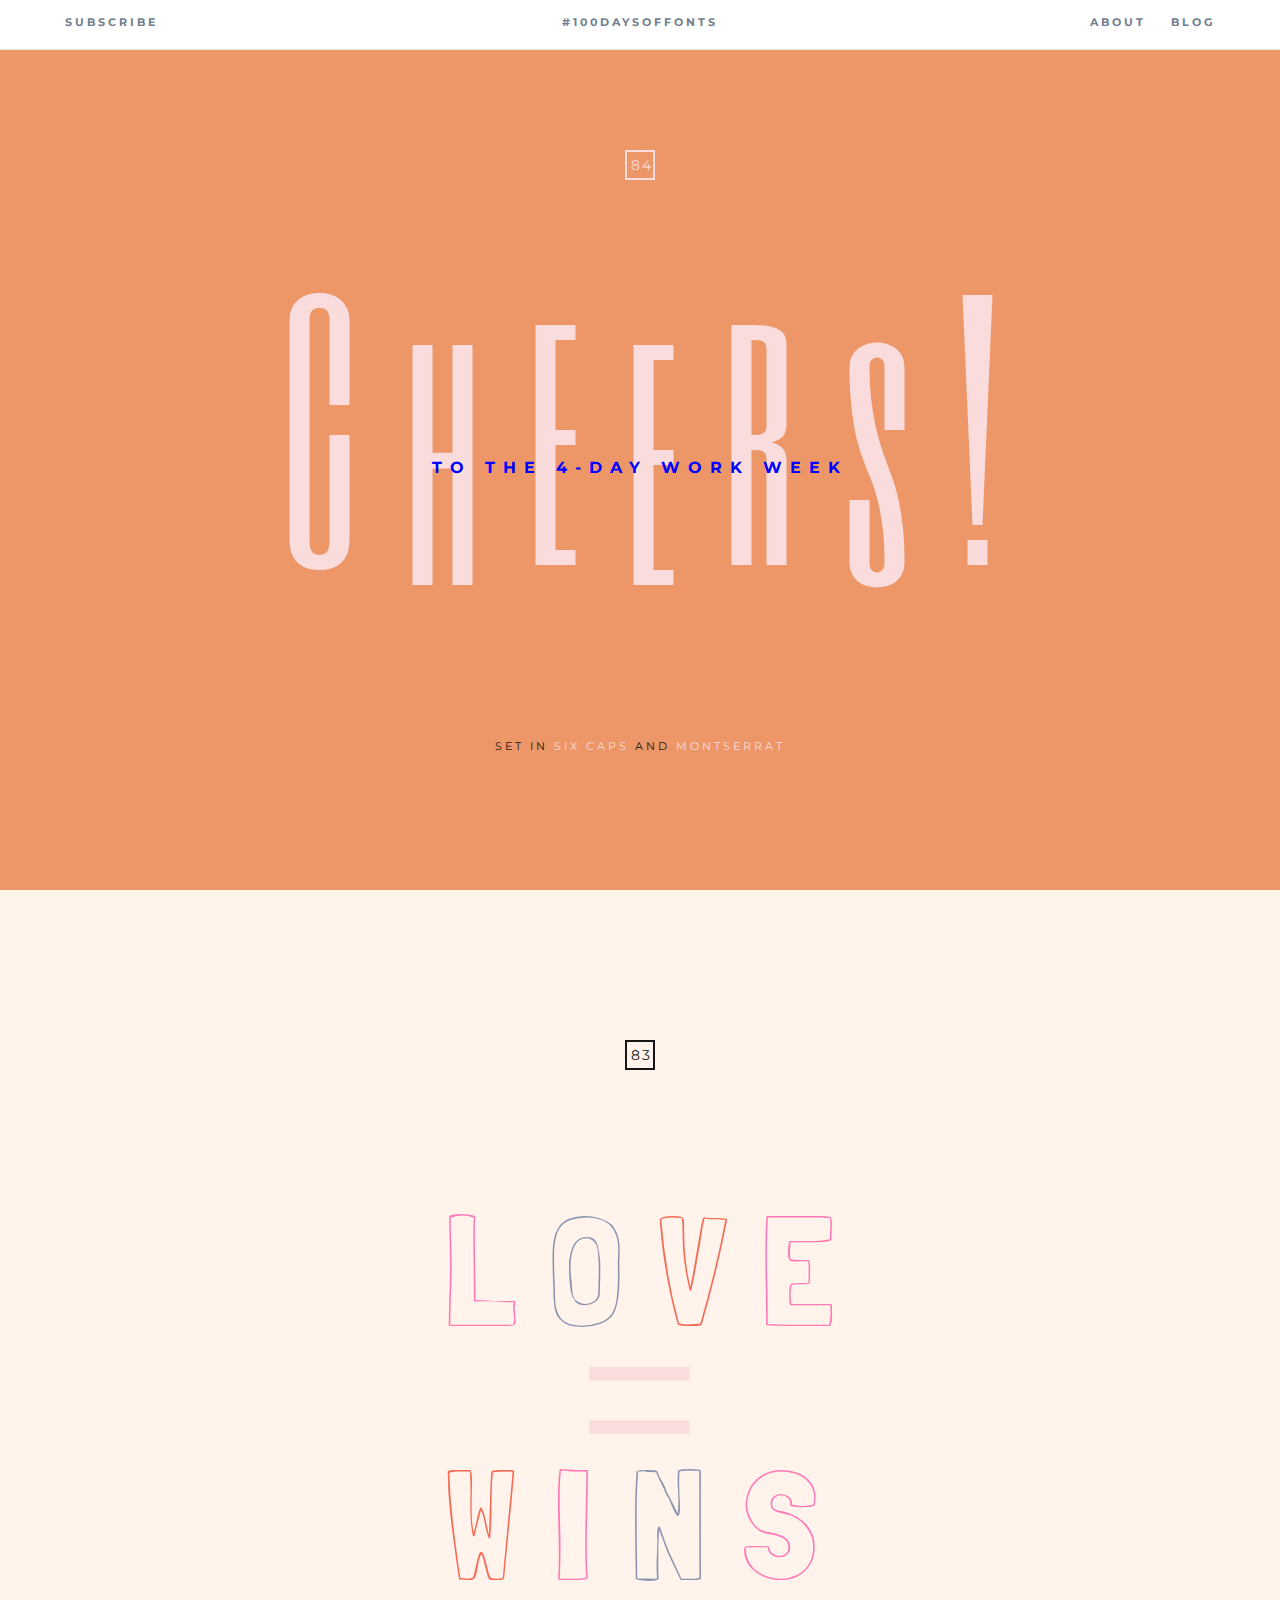
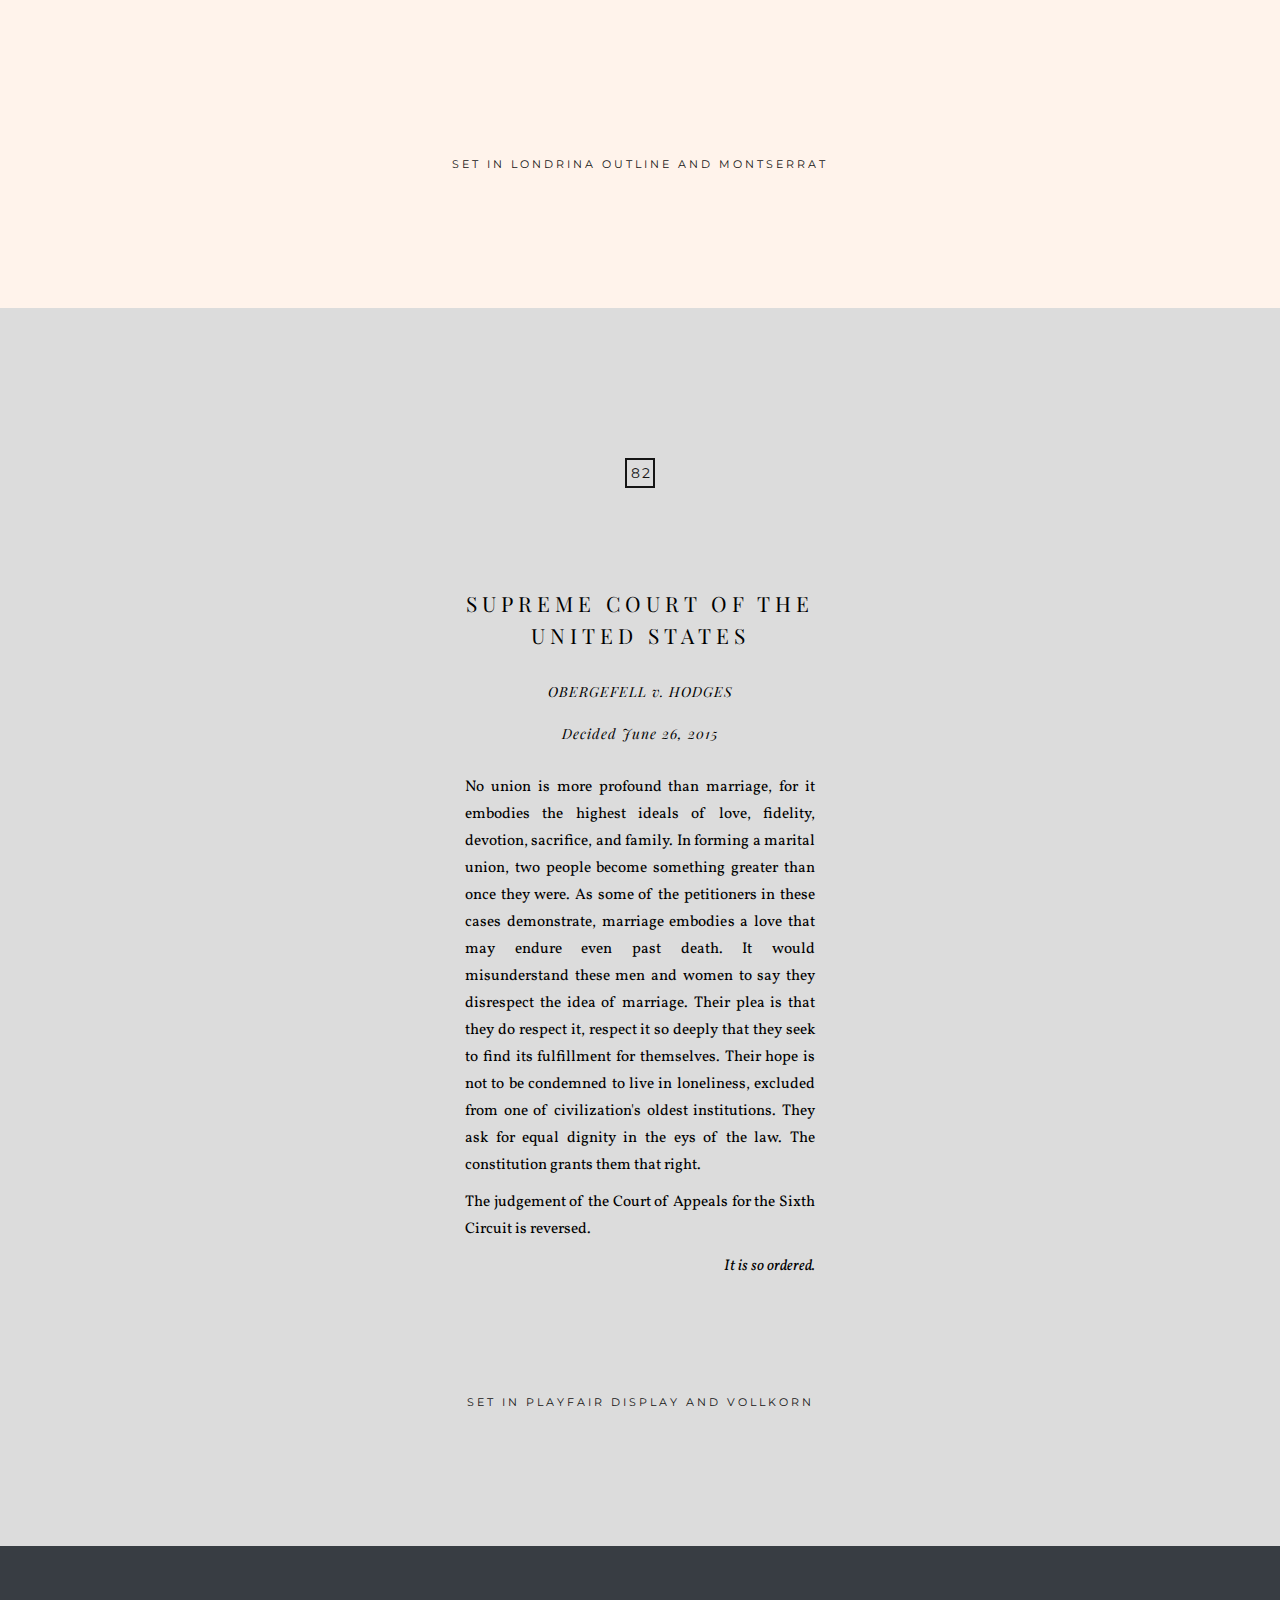
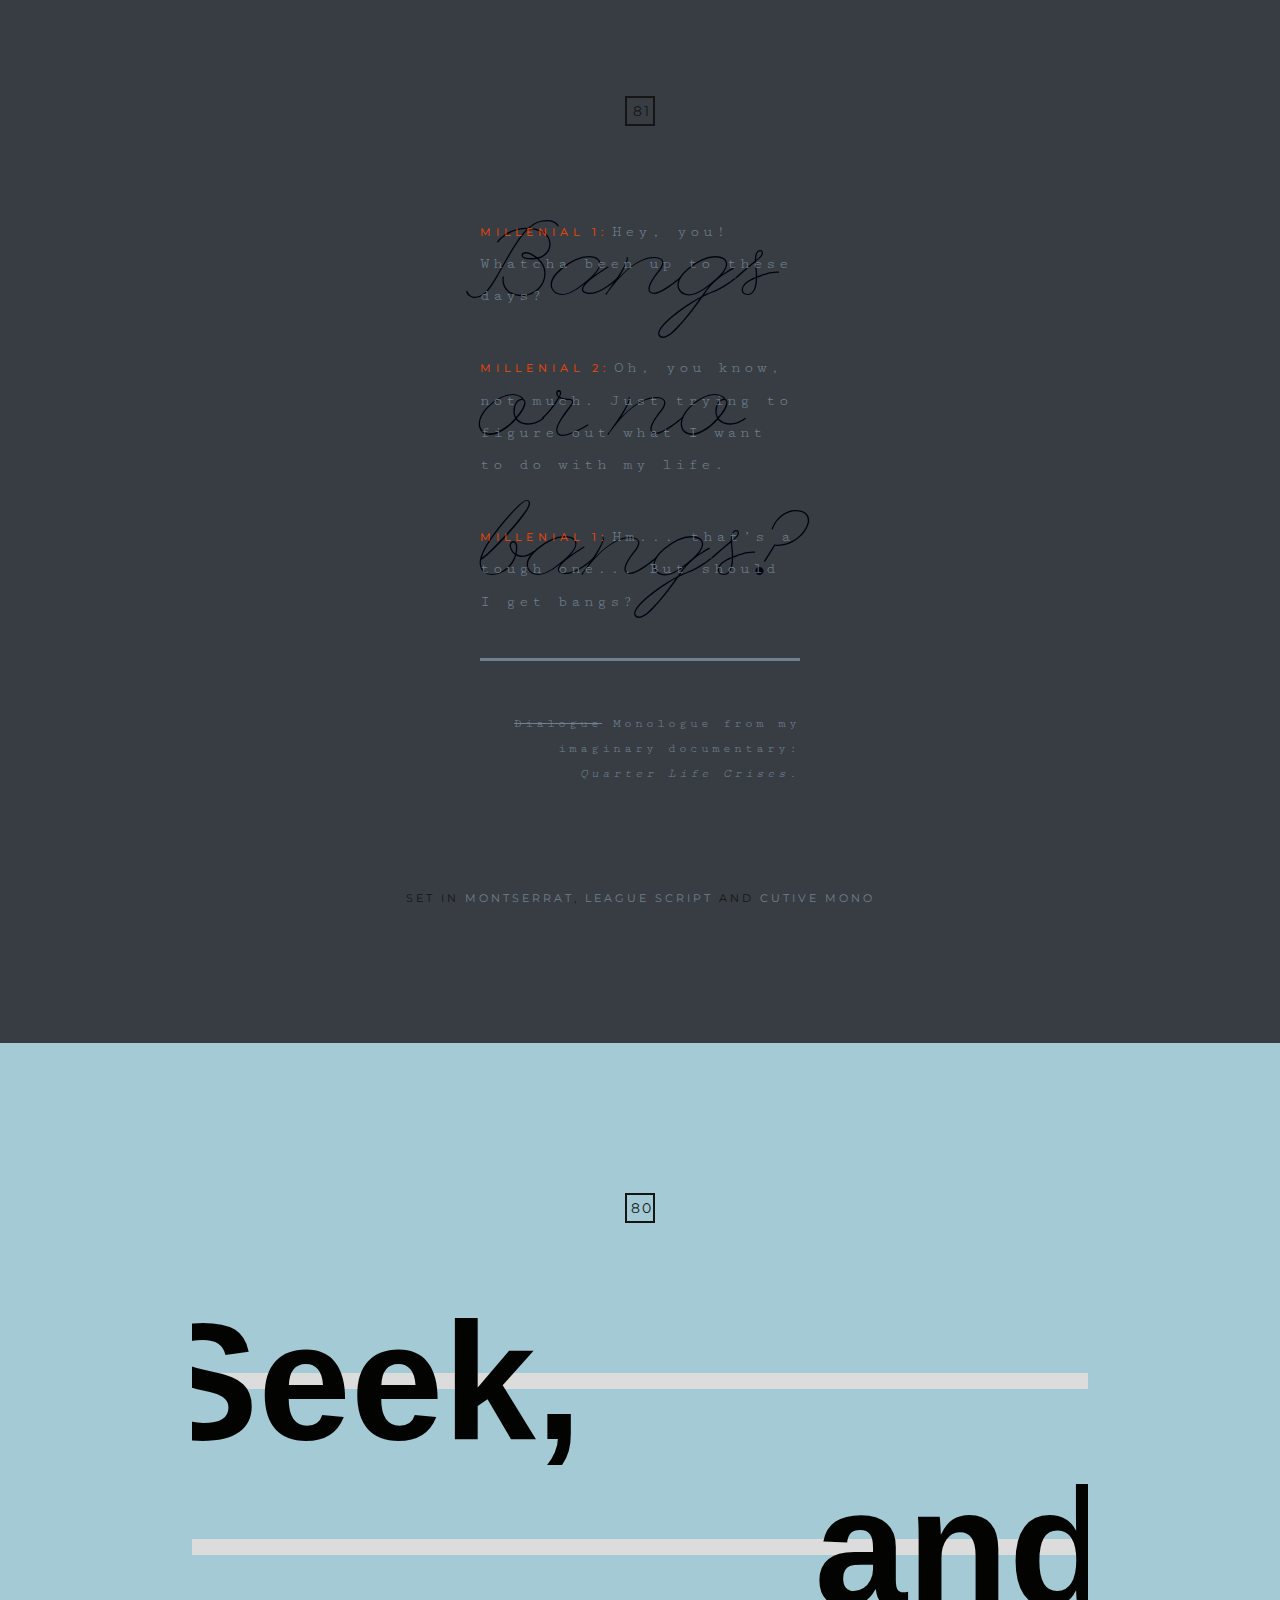
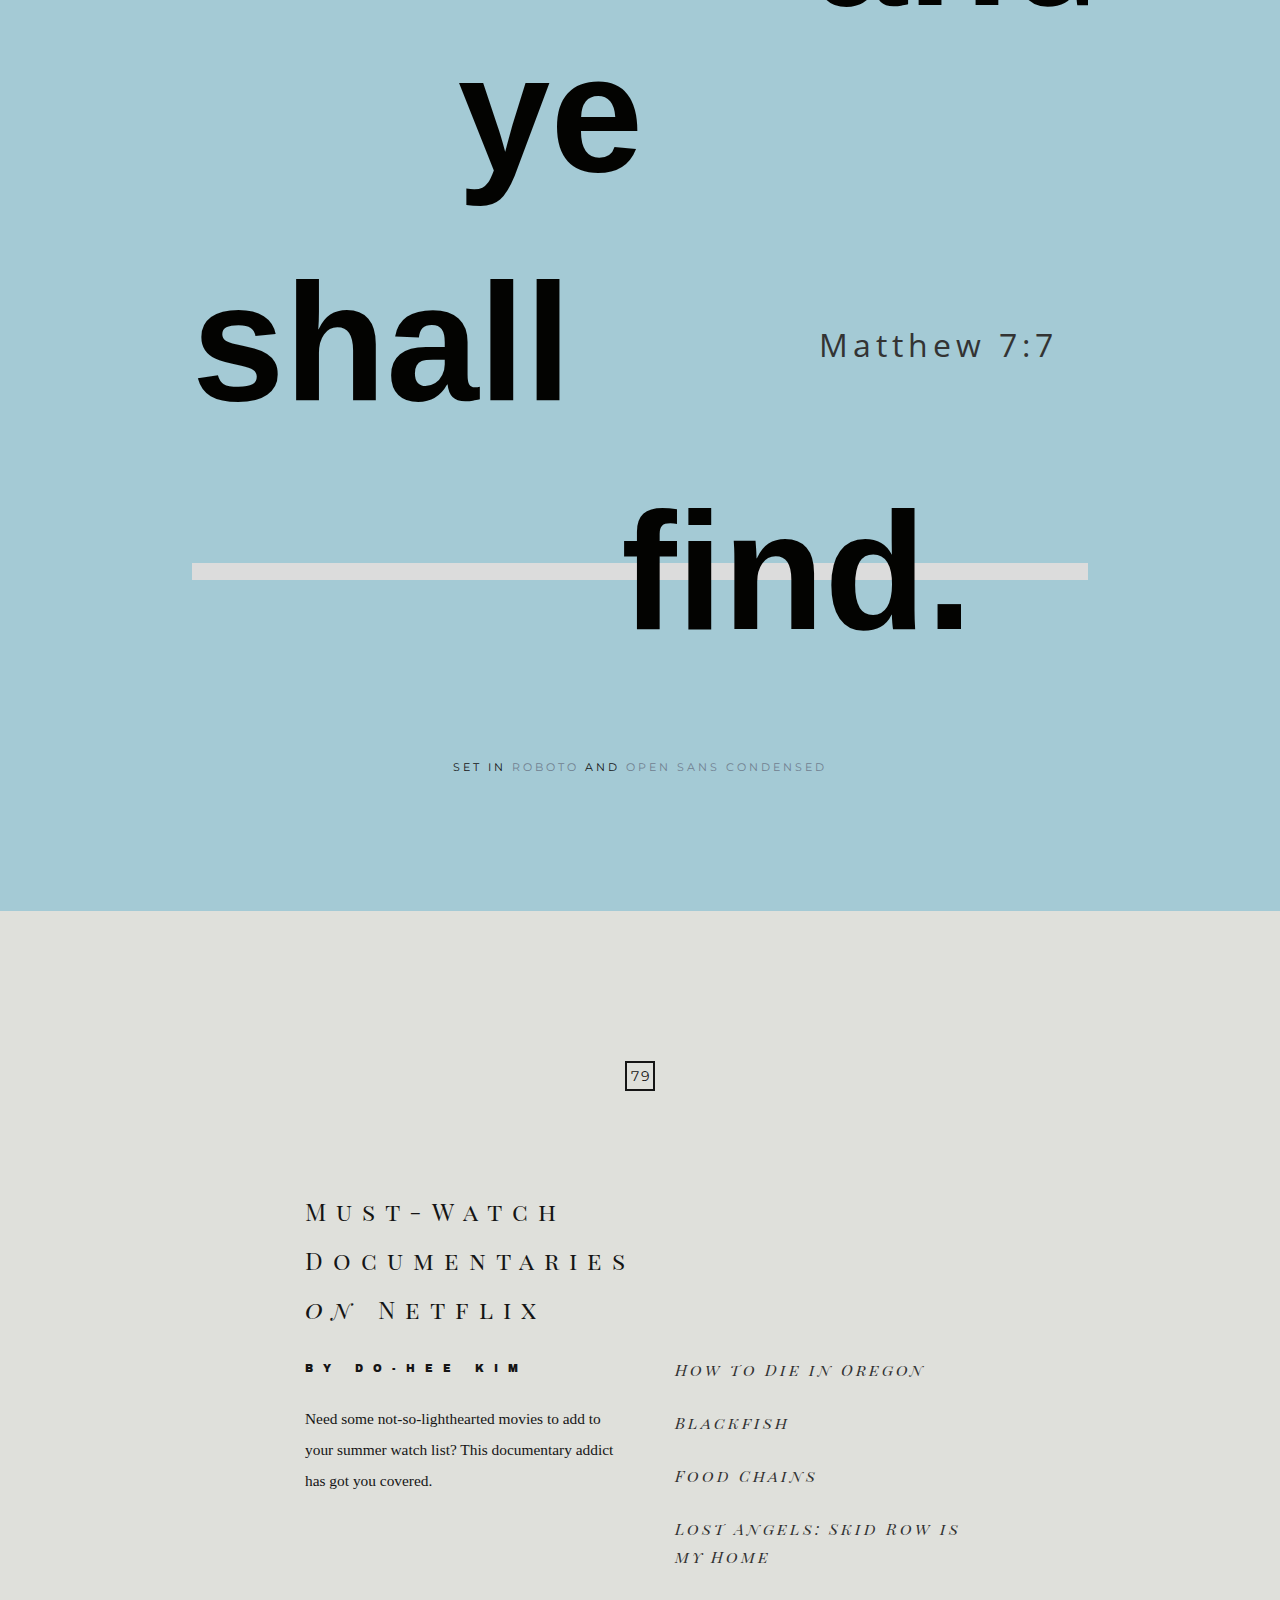
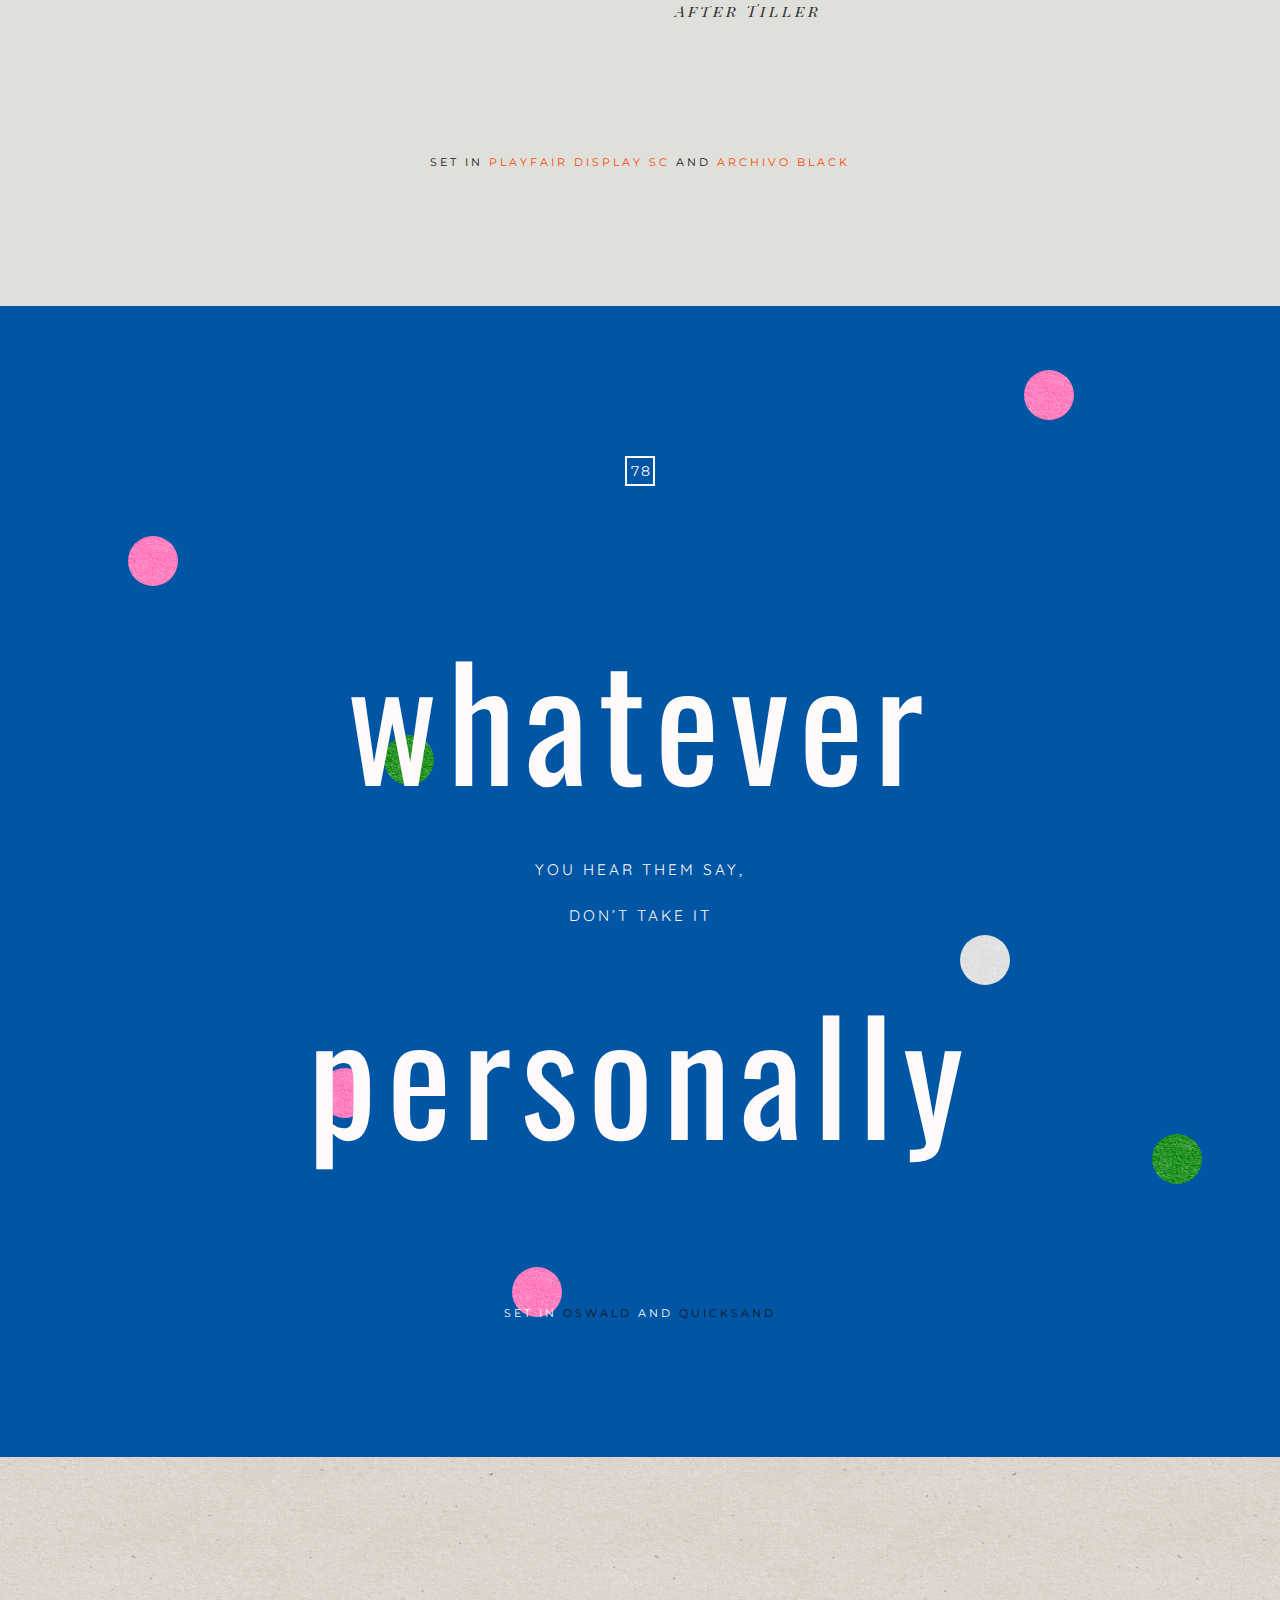
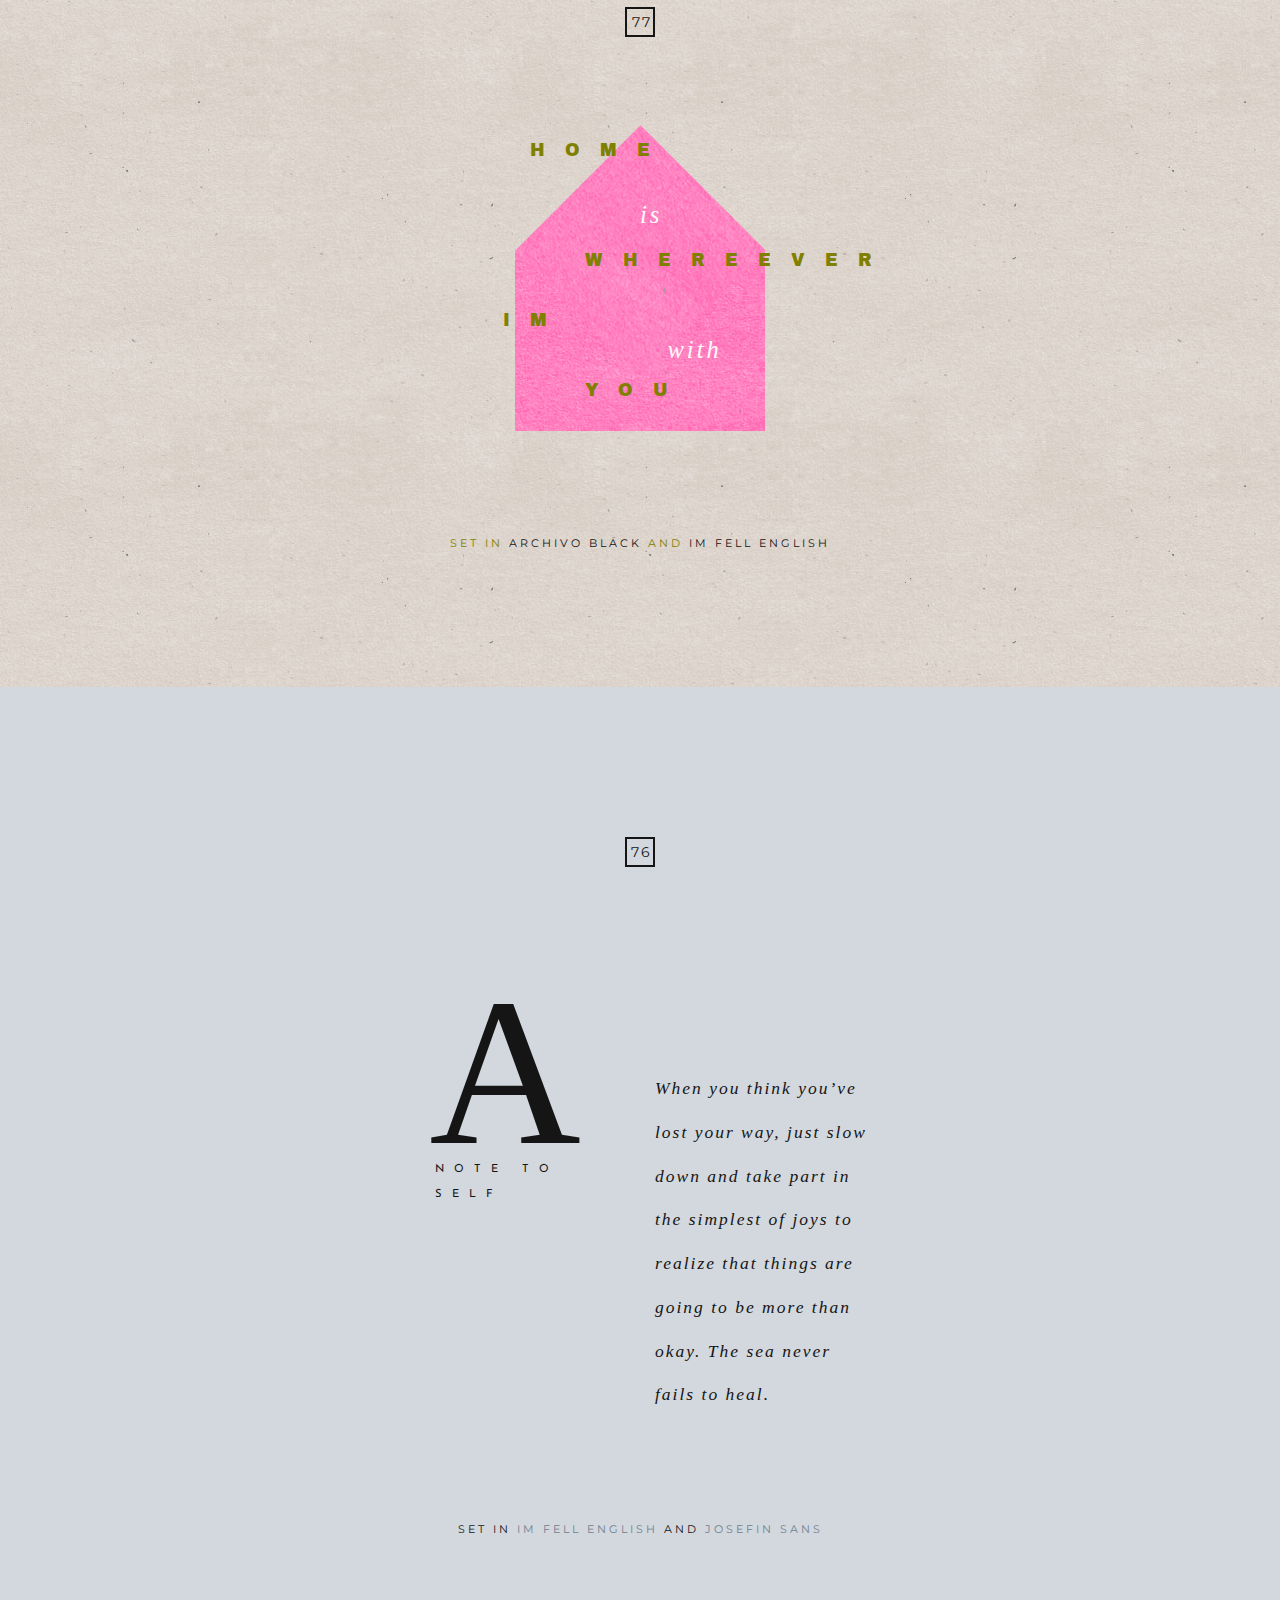
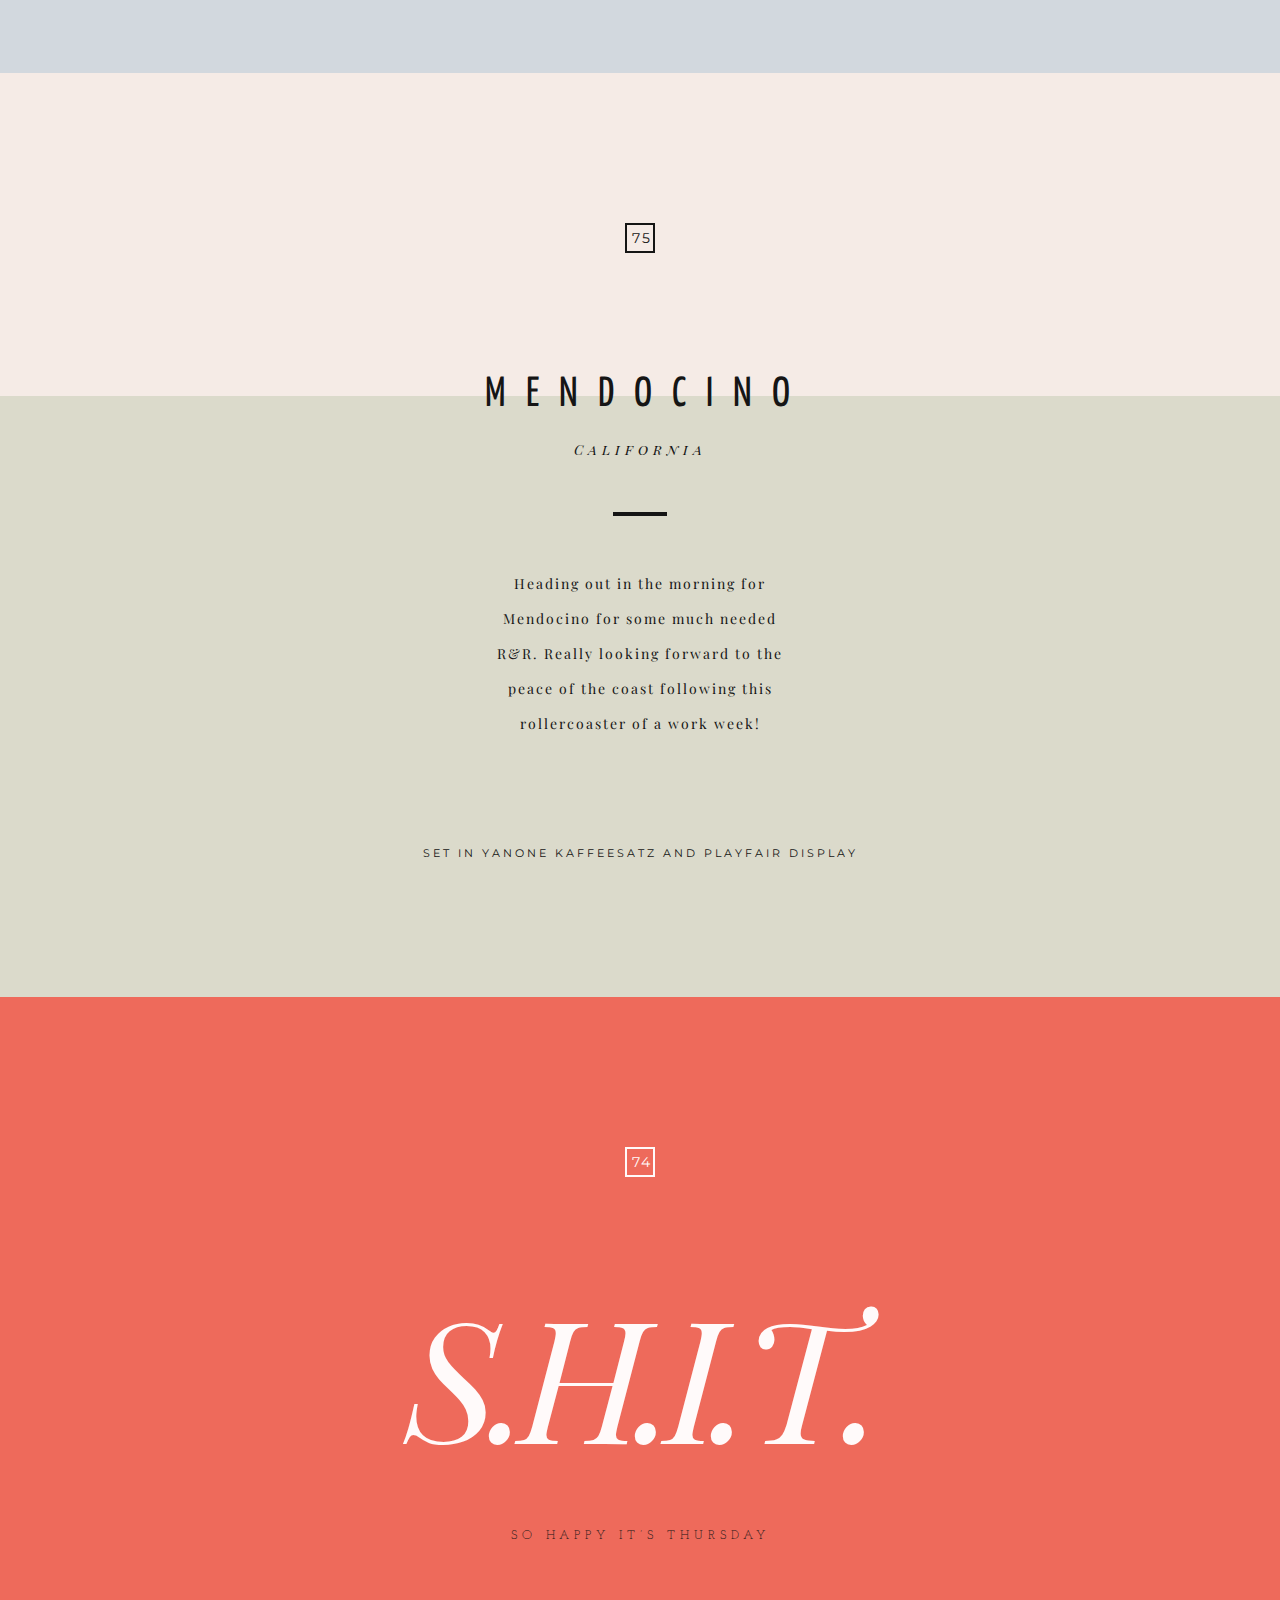
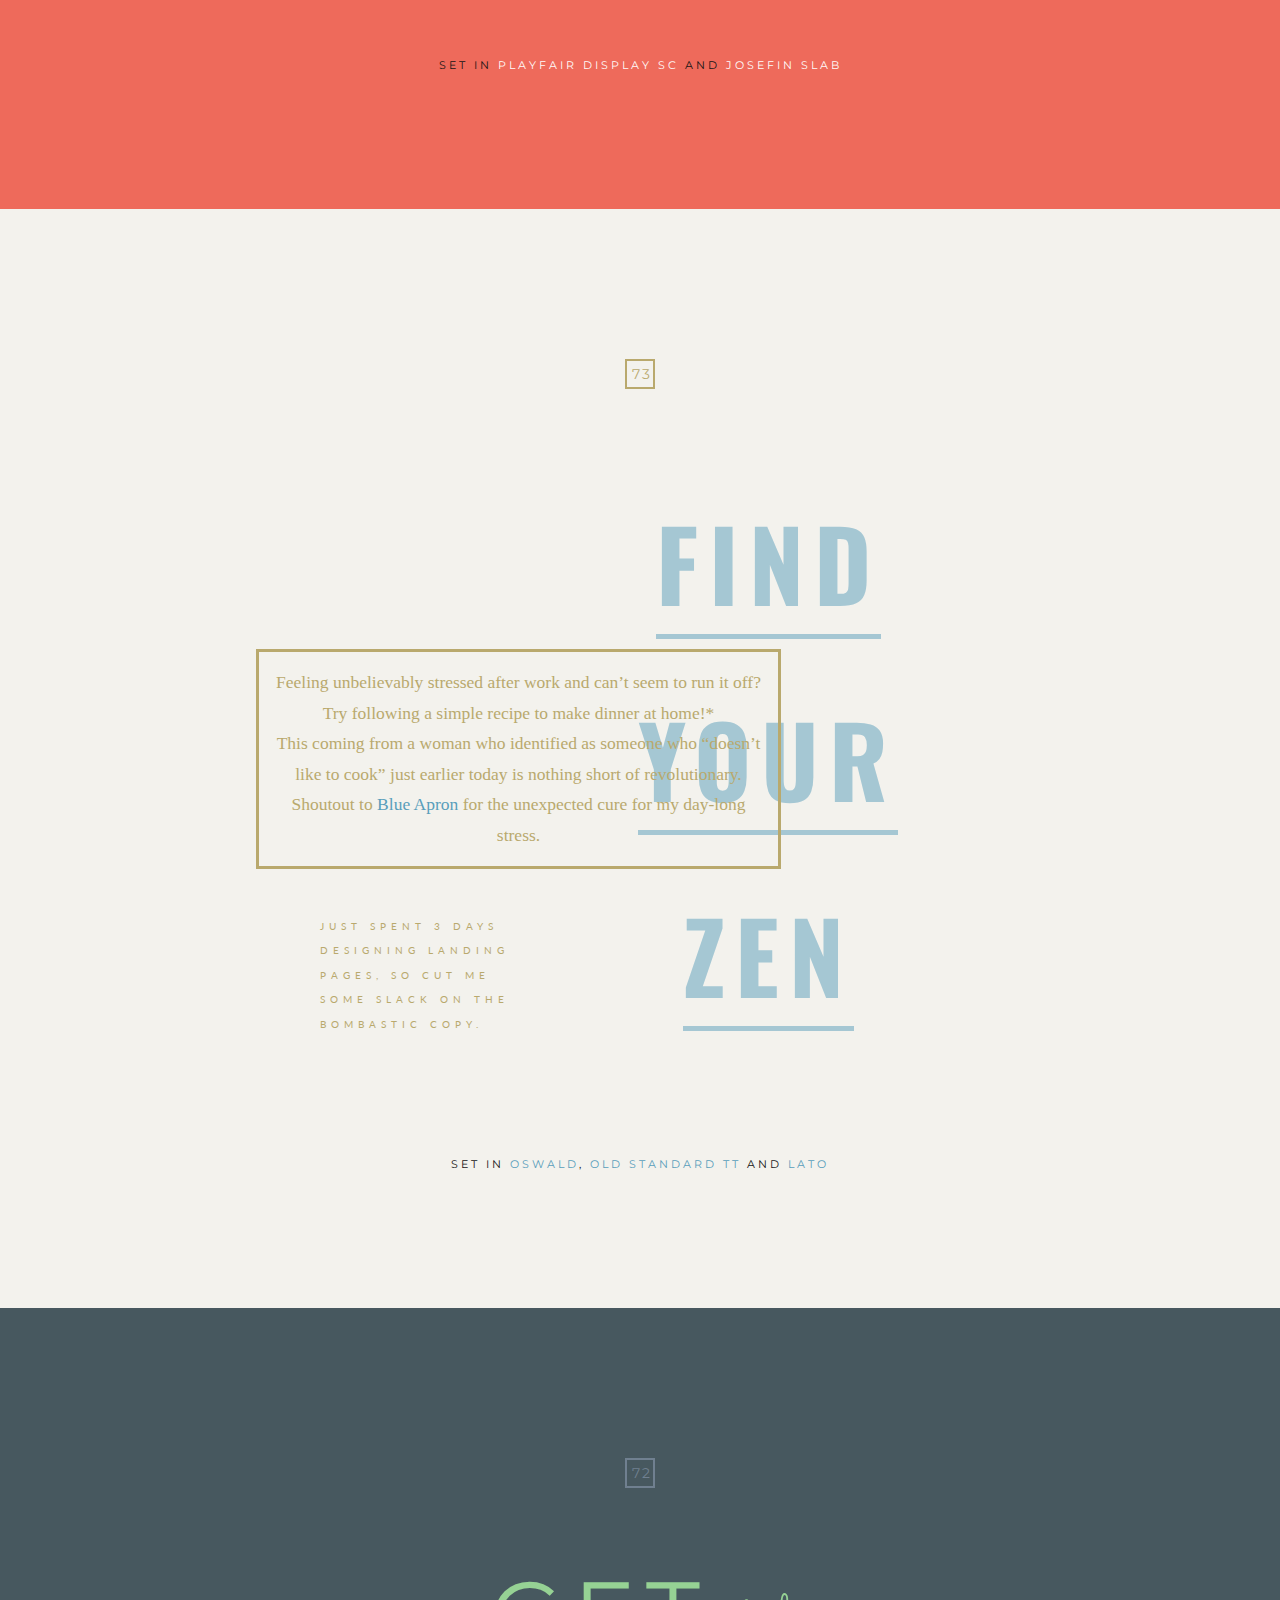
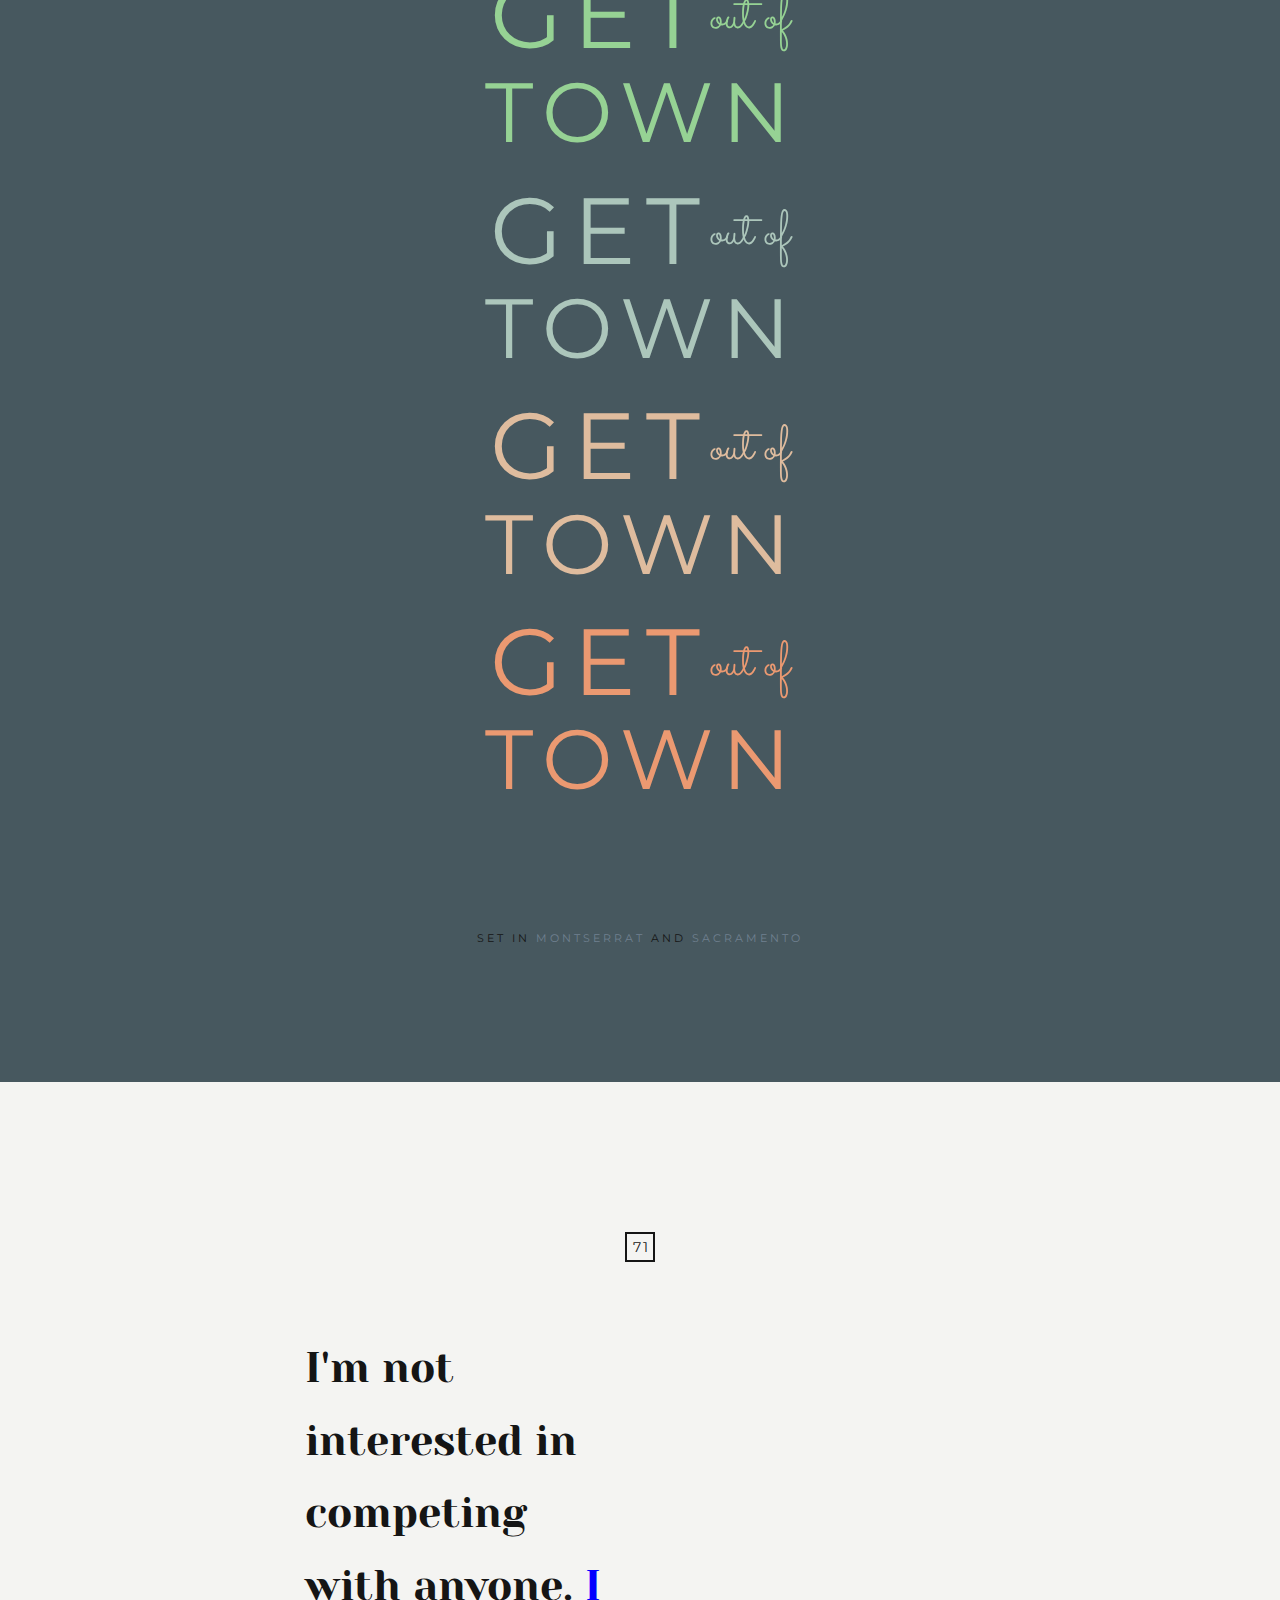
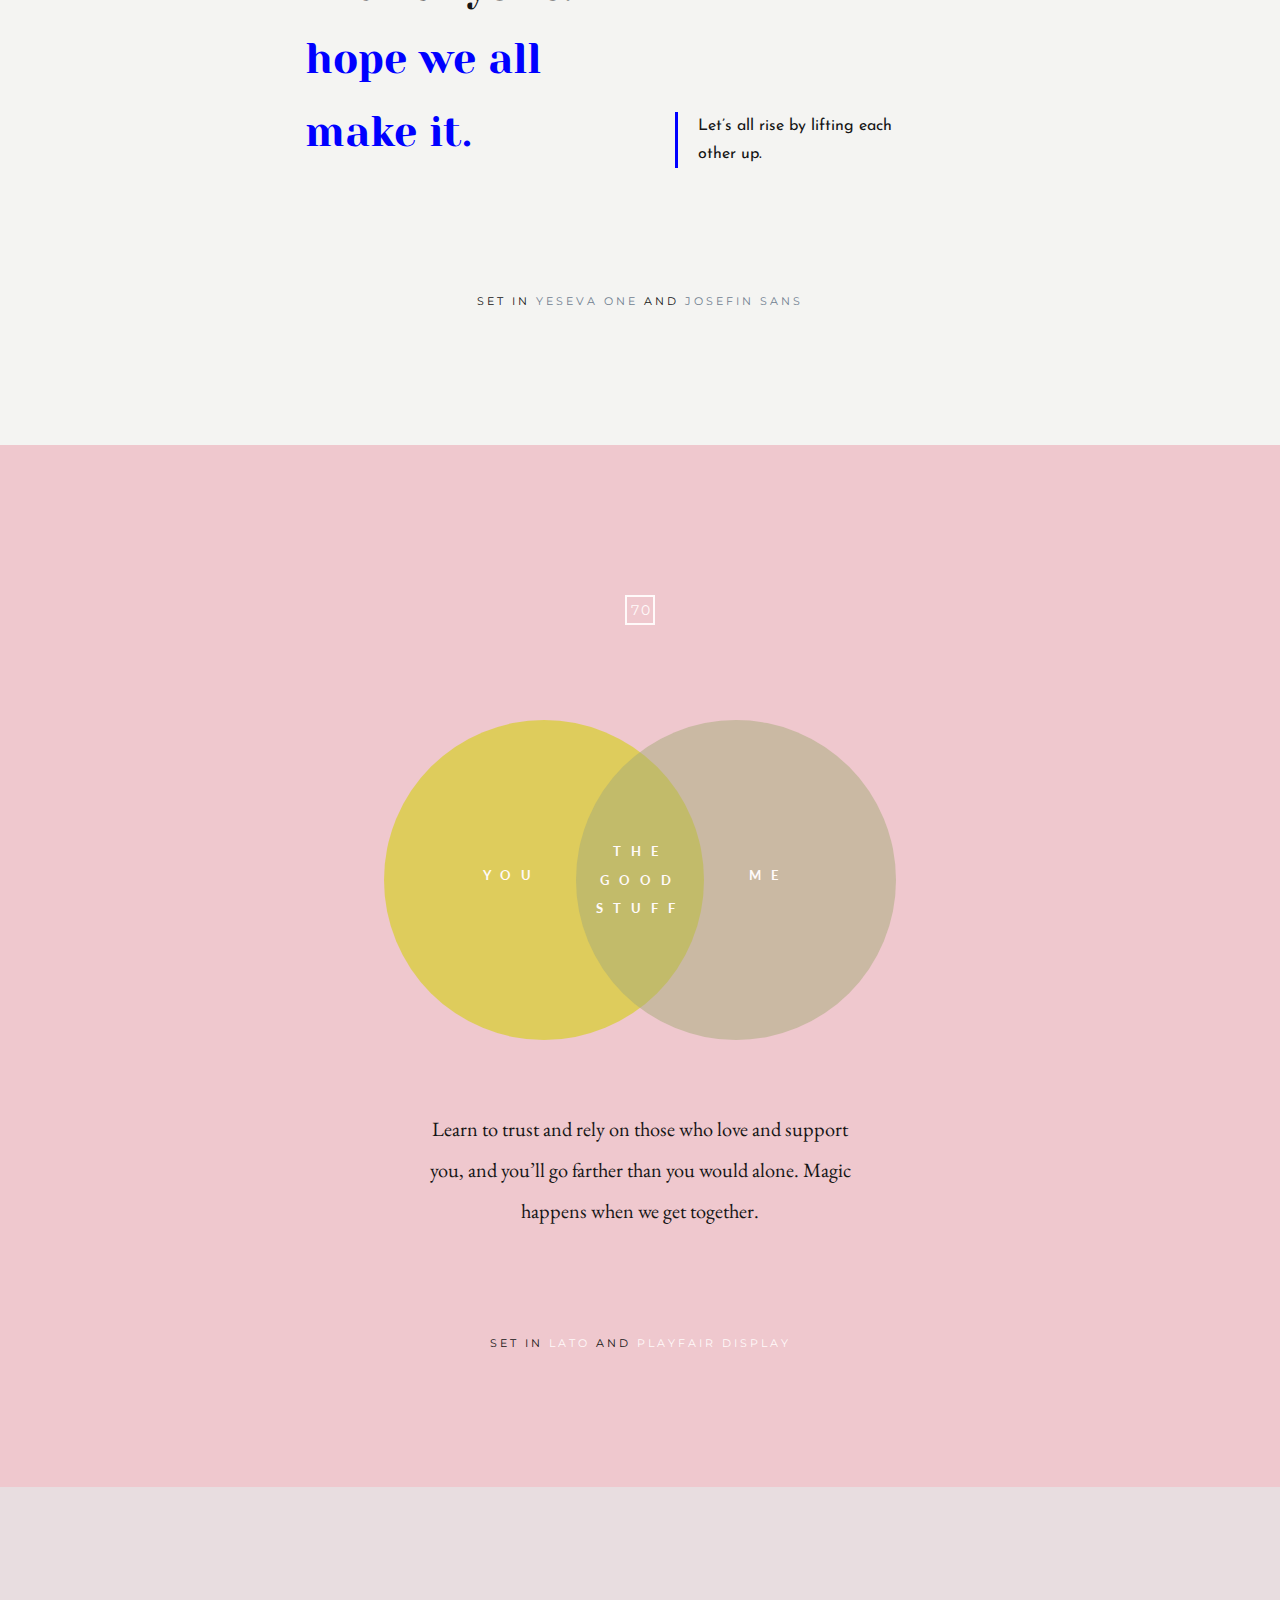
==== index.html @ cf6ae999 "adds content and styles for day 84" ====
<!DOCTYPE html>
<head>
	<meta charset="utf-8">
	<meta http-equiv="X-UA-Compatible" content="IE=edge">
	<meta name="viewport" content="width=device-width, initial-scale=1">

	<link rel='shortcut icon' href='favicon.ico' type='image/x-icon'/ >
	<title>100 Days of Fonts</title>

	<link rel="stylesheet" href="https://maxcdn.bootstrapcdn.com/bootstrap/3.3.2/css/bootstrap.min.css">
	<link rel="stylesheet" href="https://maxcdn.bootstrapcdn.com/font-awesome/4.3.0/css/font-awesome.min.css">

	<link rel="stylesheet" type="text/css" href="stylesheets/styles.css">
	<script src="https://ajax.googleapis.com/ajax/libs/jquery/2.1.4/jquery.min.js"></script>
	<script type="text/javascript" src="nth_everything.js"></script>

<!--Start Day One Google Fonts-->
<link href='http://fonts.googleapis.com/css?family=Six+Caps' rel='stylesheet' type='text/css'>
<link href='http://fonts.googleapis.com/css?family=PT+Serif|Vollkorn|Gentium+Book+Basic' rel='stylesheet' type='text/css'>
<link href='http://fonts.googleapis.com/css?family=Open+Sans:700italic,400,700' rel='stylesheet' type='text/css'>
	<link href='http://fonts.googleapis.com/css?family=Montserrat:400,700' rel='stylesheet' type='text/css'>
	<link href='http://fonts.googleapis.com/css?family=Playfair+Display+SC:400,400italic' rel='stylesheet' type='text/css'>
	<link href='http://fonts.googleapis.com/css?family=Playfair+Display:400,700,400italic,700italic' rel='stylesheet' type='text/css'>
<!--End Day One Google Fonts-->


<!--Start Day Two Google Fonts-->
	<link href='http://fonts.googleapis.com/css?family=Yeseva+One' rel='stylesheet' type='text/css'>
	<link href='http://fonts.googleapis.com/css?family=Crimson+Text:400italic' rel='stylesheet' type='text/css'>
<!--End Day Two Google Fonts-->

<!--Start Day Three Google Fonts-->
	<link href='http://fonts.googleapis.com/css?family=Fjalla+One' rel='stylesheet' type='text/css'>
	<link href='http://fonts.googleapis.com/css?family=Bad+Script' rel='stylesheet' type='text/css'>
<!--End Day Three Google Fonts-->

<!--Start Day Four Google Fonts-->
<link href='http://fonts.googleapis.com/css?family=Londrina+Outline' rel='stylesheet' type='text/css'>
<link href='http://fonts.googleapis.com/css?family=Alegreya' rel='stylesheet' type='text/css'>
<!--End Day Four Google Fonts-->

<!--Start Day Five Google Fonts-->
<link href='http://fonts.googleapis.com/css?family=Lora:400,400italic' rel='stylesheet' type='text/css'>
<!--End Day Five Google Fonts-->

<!--Start Day Six Google Fonts-->
<link href='http://fonts.googleapis.com/css?family=Cutive+Mono' rel='stylesheet' type='text/css'>
<!--End Day Six Google Fonts-->

<!--Start Day Seven Google Fonts-->
<link href='http://fonts.googleapis.com/css?family=Merriweather:300italic,300' rel='stylesheet' type='text/css'>
<link href='http://fonts.googleapis.com/css?family=Source+Sans+Pro:300,300italic' rel='stylesheet' type='text/css'>
<!--End Day Seven Google Fonts-->

<!--Start Day Eight Google Fonts-->
<link href='http://fonts.googleapis.com/css?family=Crimson+Text:400,400italic' rel='stylesheet' type='text/css'>
<link href='http://fonts.googleapis.com/css?family=La+Belle+Aurore' rel='stylesheet' type='text/css'>
<!--End Day Eight Google Fonts-->

<!--Start Day Nine Google Fonts-->
<link href='http://fonts.googleapis.com/css?family=Oswald:400,700' rel='stylesheet' type='text/css'>
<link href='http://fonts.googleapis.com/css?family=Old+Standard+TT:400,400italic' rel='stylesheet' type='text/css'>
<!--End Day Nine Google Fonts-->

<!--Start Day Ten Google Fonts-->
<link href='http://fonts.googleapis.com/css?family=Libre+Baskerville:400,700,400italic' rel='stylesheet' type='text/css'>
<link href='http://weloveiconfonts.com/api/?family=entypo' rel='stylesheet' type='text/css'>
<!--End Day Ten Google Fonts-->


<!--Start Day Eleven Google Fonts-->
<link href='http://fonts.googleapis.com/css?family=Josefin+Sans:300,400' rel='stylesheet' type='text/css'>
<link href='http://fonts.googleapis.com/css?family=Cardo:400italic' rel='stylesheet' type='text/css'>
<!--End Day Eleven Google Fonts-->

<!--Start Day Twelve Google Fonts-->
<link href='http://fonts.googleapis.com/css?family=Abril+Fatface' rel='stylesheet' type='text/css'>

<!--Start Day Thirteen Google Fonts-->
<link href='http://fonts.googleapis.com/css?family=Playfair+Display+SC:700italic' rel='stylesheet' type='text/css'>
<link href='http://fonts.googleapis.com/css?family=Open+Sans+Condensed:300' rel='stylesheet' type='text/css'>
<link href='http://weloveiconfonts.com/api/?family=fontawesome' rel='stylesheet' type='text/css'>

<!--Start Day Fourteen Google Fonts-->
<link href='http://fonts.googleapis.com/css?family=EB+Garamond' rel='stylesheet' type='text/css'>
<link href='http://fonts.googleapis.com/css?family=Over+the+Rainbow' rel='stylesheet' type='text/css'>

<!--Start Day Fifteen Google Fonts-->
<link href='http://fonts.googleapis.com/css?family=Cabin:700' rel='stylesheet' type='text/css'>

<!--Start Day Eighteen Google Fonts-->
<link href='http://fonts.googleapis.com/css?family=League+Script|Quicksand' rel='stylesheet' type='text/css'>

<link href='http://fonts.googleapis.com/css?family=Open+Sans:300,400,800' rel='stylesheet' type='text/css'>
<link href='http://fonts.googleapis.com/css?family=League+Script|Josefin+Slab' rel='stylesheet' type='text/css'>
<link href='http://fonts.googleapis.com/css?family=Sacramento' rel='stylesheet' type='text/css'>
<link href='http://fonts.googleapis.com/css?family=Patrick+Hand+SC' rel='stylesheet' type='text/css'>
<link href='http://fonts.googleapis.com/css?family=Petit+Formal+Script' rel='stylesheet' type='text/css'>
<link href='http://fonts.googleapis.com/css?family=Fjalla+One|Prata' rel='stylesheet' type='text/css'>
<link href='http://fonts.googleapis.com/css?family=Covered+By+Your+Grace' rel='stylesheet' type='text/css'>
<link href='http://fonts.googleapis.com/css?family=Gilda+Display' rel='stylesheet' type='text/css'>
<link href='http://fonts.googleapis.com/css?family=Unica+One' rel='stylesheet' type='text/css'>
<link href='http://fonts.googleapis.com/css?family=Satisfy' rel='stylesheet' type='text/css'>
<link href='http://fonts.googleapis.com/css?family=Francois+One' rel='stylesheet' type='text/css'>
<link href='http://fonts.googleapis.com/css?family=Karla:400,700' rel='stylesheet' type='text/css'>
<link href='http://fonts.googleapis.com/css?family=Archivo+Black' rel='stylesheet' type='text/css'>
<link href='http://fonts.googleapis.com/css?family=Anonymous+Pro:400,700' rel='stylesheet' type='text/css'>
<link href='http://fonts.googleapis.com/css?family=Shadows+Into+Light' rel='stylesheet' type='text/css'>
<link href='http://fonts.googleapis.com/css?family=Righteous' rel='stylesheet' type='text/css'>
<link href='http://fonts.googleapis.com/css?family=Vollkorn' rel='stylesheet' type='text/css'>
<link href='http://fonts.googleapis.com/css?family=PT+Sans+Narrow' rel='stylesheet' type='text/css'>
<link href='http://fonts.googleapis.com/css?family=Yanone+Kaffeesatz:400,700' rel='stylesheet' type='text/css'>
<link href='http://fonts.googleapis.com/css?family=Vidaloka' rel='stylesheet' type='text/css'>
<link href='http://fonts.googleapis.com/css?family=Signika:400,700' rel='stylesheet' type='text/css'>
<link href='http://fonts.googleapis.com/css?family=Vast+Shadow' rel='stylesheet' type='text/css'>
<link href='http://fonts.googleapis.com/css?family=Lato' rel='stylesheet' type='text/css'>
<link href='http://fonts.googleapis.com/css?family=Economica:400,700' rel='stylesheet' type='text/css'>
<link href='http://fonts.googleapis.com/css?family=IM+Fell+English:400,400italic' rel='stylesheet' type='text/css'>




	<script>

	  (function(i,s,o,g,r,a,m){i['GoogleAnalyticsObject']=r;i[r]=i[r]||function(){
	  (i[r].q=i[r].q||[]).push(arguments)},i[r].l=1*new Date();a=s.createElement(o),
	  m=s.getElementsByTagName(o)[0];a.async=1;a.src=g;m.parentNode.insertBefore(a,m)
	  })(window,document,'script','//www.google-analytics.com/analytics.js','ga');

	  ga('create', 'UA-61637015-1', 'auto');
	  ga('send', 'pageview');

	</script>

</head>

<body>

	<div class="container-fluid">

		<div class="intro text-center">

			<nav class="navbar navbar-default navbar-fixed-top">
			<div class="container-fluid">
				<ul class="nav">
					<div>
						<li class="col-md-4 col-sm-4 text-left hidden-xs"><a href="http://eepurl.com/blHvkr">Subscribe</a></li>
						<li class="col-md-4 col-sm-4">#100DaysofFonts</li>
						<li class="col-md-4 col-sm-4 text-right hidden-xs"><a href="about.html">About</a><a href="http://www.do-hee.com/blog">Blog</a></li>
						</div>
					</ul>
			</div>
			</nav>
		</div>

<!--Start Day 84-->
<div id="eightyfour">
	<div class="content text-center">
		<div class="day text-center">
			84
		</div>

		<div class="row">
			<div class="firstfont cheers">
				<span>C</span>
				<span>h</span>
				<span>e</span>
				<span>e</span>
				<span>r</span>
				<span>s</span>
				<span>!</span>
			</div>
			<div class="secondfont">to the 4-day work week</div>
		</div>

	<div class="colophon text-uppercase">
		<p>Set in <a href="http://www.google.com/fonts/specimen/Six+Caps">Six Caps</a> and <a href="http://www.google.com/fonts/specimen/Montserrat">Montserrat</a></p>
		</div>
</div>
</div>
<!--End Day 84-->

<!--Start Day 83-->
<div id="eightythree">
	<div class="content text-center">
		<div class="day text-center">
			83
		</div>

		<div class="row">
			<div class="firstfont">
				<div>=</div>
				<span>L</span>
				<span>o</span>
				<span>v</span>
				<span>e</span>
				<br>
				<span>W</span>
				<span>i</span>
				<span>n</span>
				<span>s</span>
			</div>
		</div>

	<div class="colophon text-uppercase">
		<p>Set in <a href="http://www.google.com/fonts/specimen/Londrina+Outline">Londrina Outline</a> and <a href="http://www.google.com/fonts/specimen/Montserrat">Montserrat</a></p>
		</div>
</div>
</div>
<!--End Day 83-->

<!--Start Day 82-->
<div id="eightytwo">
	<div class="content text-center">
		<div class="day text-center">
			82
		</div>

		<div class="row">
			<div class="firstfont">supreme court of the united states</div>
			<div class="subtitle">OBERGEFELL v. HODGES<br><br>Decided June 26, 2015</div>
			<div class="secondfont">
				<p>No union is more profound than marriage, for it embodies the highest ideals of love, fidelity, devotion, sacrifice, and family. In forming a marital union, two people become something greater than once they were. As some of the petitioners in these cases demonstrate, marriage embodies a love that may endure even past death. It would misunderstand these men and women to say they disrespect the idea of marriage. Their plea is that they do respect it, respect it so deeply that they seek to find its fulfillment for themselves. Their hope is not to be condemned to live in loneliness, excluded from one of civilization's oldest institutions. They ask for equal dignity in the eys of the law. The constitution grants them that right.</p> 
				<p>The judgement of the Court of Appeals for the Sixth Circuit is reversed.</p>
				<p style="text-align: right;"><em>It is so ordered.</em></p>
			</div>
		</div>

	<div class="colophon text-uppercase">
		<p>Set in <a href="http://www.google.com/fonts/specimen/Playfair+Display">Playfair Display</a> and <a href="http://www.google.com/fonts/specimen/Vollkorn">Vollkorn</a></p>
		</div>
</div>
</div>
<!--End Day 82-->

<!--Start Day 81-->
<div id="eightyone">
	<div class="content text-center">
		<div class="day text-center">
			81
		</div>

		<div class="row">
			<div class="talk"><span class="firstfont">millenial 1:</span> <span class="secondfont">Hey, you! Whatcha been up to these days?</span></div>
			<div class="talk"><span class="firstfont">millenial 2:</span> <span class="secondfont">Oh, you know, not much. Just trying to figure out what I want to do with my life.</span></div>
			<div class="talk"><span class="firstfont">millenial 1:</span> <span class="secondfont">Hm... that&rsquo;s a tough one... But should I get bangs?</span></div>
			<div class="commentary secondfont"><span class="dialogue" style="text-decoration: line-through">Dialogue</span> Monologue from my imaginary documentary: <em>Quarter Life Crises</em>.</div>

			<div class="bangs">Bangs or no bangs?</div>
		</div>

	<div class="colophon text-uppercase">
		<p>Set in <a href="http://www.google.com/fonts/specimen/Montserrat">Montserrat</a>, <a href="http://www.google.com/fonts/specimen/League+Script">League Script</a>  and <a href="http://www.google.com/fonts/specimen/Cutive+Mono">Cutive Mono</a></p>
		</div>
</div>
</div>
<!--End Day 81-->

<!--Start Day 80-->
<div id="eighty">
	<div class="content text-center">
		<div class="day text-center">
			80
		</div>

		<div class="row">
			<div class="firstfont seek">Seek,</div>
			<div class="firstfont and">and</div> 
			<div class="firstfont ye">ye</div> 
			<div class="firstfont shall">shall</div> 
			<div class="firstfont find">find.</div>
			<div class="secondfont">Matthew 7:7</div>
		</div>

	<div class="colophon text-uppercase">
		<p>Set in <a href="http://www.google.com/fonts/specimen/Roboto">Roboto</a> and <a href="http://www.google.com/fonts/specimen/Open+Sans+Condensed">Open Sans Condensed</a></p>
		</div>
</div>
</div>
<!--End Day 80-->

<!--Start Day 79-->
<div id="seventynine">
	<div class="content text-center">
		<div class="day text-center">
			79
		</div>

		<div class="row">
			<div class="col-md-6 col-sm-6">
				<h1>Must-Watch Documentaries <em>on</em> Netflix</h1>
				<h2>by Do-Hee Kim</h2>	
				<p class="firstfont">Need some not-so-lighthearted movies to add to your summer watch list? This documentary addict has got you covered.</p>	
			</div>
			<div class="col-md-6 col-sm-6">
				<ul class="movielist">
					<li>How to Die in Oregon</li>
					<li>Blackfish</li>
					<li>Food Chains</li>
					<li>Lost Angels: Skid Row is my Home</li>
					<li>After Tiller</li>
				</ul>
			</div>
		</div>

	<div class="colophon text-uppercase">
		<p>Set in <a href="http://www.google.com/fonts/specimen/Playfair+Display+SC">Playfair Display SC</a> and <a href="http://www.google.com/fonts/specimen/Archivo+Black">Archivo Black</a></p>
		</div>
</div>
</div>
<!--End Day 79-->

<!--Start Day 78-->
<div id="seventyeight">
	<div class="content text-center">
		<div class="day text-center">
			78
		</div>

		<div class="row">
			<div class="firstfont">whatever</div>
			<div class="secondfont">you hear them say,</div>
			<div class="secondfont">don&rsquo;t take it </div>
			<div class="firstfont">personally</div>
			<div class="dot"></div>
			<div class="dot"></div>
			<div class="dot"></div>
			<div class="dot"></div>
			<div class="dot"></div>
			<div class="dot"></div>
			<div class="dot"></div>
		</div>

	<div class="colophon text-uppercase">
		<p>Set in <a href="http://www.google.com/fonts/specimen/Oswald">Oswald</a> and <a href="http://www.google.com/fonts/specimen/Quicksand">Quicksand</a></p>
		</div>
</div>
</div>
<!--End Day 78-->

<!--Start Day 77-->
<div id="seventyseven">
	<div class="content text-center">
		<div class="day text-center">
			77
		</div>

		<div class="row">
			<div class="house">
				<div class="square"></div>
				<div class="roof"></div>	
			</div>
			<p class="firstfont" id="home">home</p>
			<p class="secondfont" id="is">is</p>
			<p class="firstfont" id="wherever">whereever</p>
			<p class="firstfont" id="im">Im</p>
			<p class="secondfont" id="with">with</p>
			<p class="firstfont" id="you">you</p>

		</div>

	<div class="colophon text-uppercase">
		<p>Set in <a href="http://www.google.com/fonts/specimen/Archivo+Black">Archivo Black</a> and <a href="http://www.google.com/fonts/specimen/IM+Fell+English">IM Fell English</a></p>
		</div>
</div>
</div>
<!--End Day 77-->

<!--Start Day 76-->
<div id="seventysix">
	<div class="content text-center">
		<div class="day text-center">
			76
		</div>

		<div class="row">
			<div class="col-md-6 col-sm-6"><p class="firstfont">A</p><p class="secondfont">note to self</p></div>
			<div class="col-md-6 col-sm-6 commentary">When you think you&rsquo;ve lost your way, just slow down and take part in the simplest of joys to realize that things are going to be more than okay. The sea never fails to heal.</div>
		</div>

	<div class="colophon text-uppercase">
		<p>Set in <a href="http://www.google.com/fonts/specimen/IM+Fell+English">IM Fell English</a> and <a href="http://www.google.com/fonts/specimen/Josefin+Sans">Josefin Sans</a></p>
		</div>
</div>
</div>
<!--End Day 76-->

<!--Start Day 75-->
<div id="seventyfive">
	<div class="content text-center">
		<div class="day text-center">
			75
		</div>

		<div class="row">
			<div class="firstfont">Mendocino</div>
			<div class="secondfont">California</div>
			<hr style="width: 50px; margin-left: auto; margin-right: auto; border: 2px solid #151515;">
			<div class="thirdfont">Heading out in the morning for Mendocino for some much needed R&amp;R. Really looking forward to the peace of the coast following this rollercoaster of a work week!</div>
		</div>

	<div class="colophon text-uppercase">
		<p>Set in <a href="http://www.google.com/fonts/specimen/Yanone+Kaffeesatz">Yanone Kaffeesatz</a> and <a href="http://www.google.com/fonts/specimen/Playfair+Display">Playfair Display</a></p>
		</div>
</div>
</div>
<!--End Day 75-->

<!--Start Day 74-->
<div id="seventyfour">
	<div class="content text-center">
		<div class="day text-center">
			74
		</div>

		<div class="row">
			<div class="firstfont">S.H.I.T.</div>
			<div class="secondfont">so happy it&rsquo;s thursday</div>
		</div>

	<div class="colophon text-uppercase">
		<p>Set in <a href="http://www.google.com/fonts/specimen/Playfair+Display+SC">Playfair Display SC</a> and <a href="http://www.google.com/fonts/specimen/Josefin+Slab">Josefin Slab</a></p>
		</div>
</div>
</div>
<!--End Day 74-->

<!--Start Day 73-->
<div id="seventythree">
	<div class="content text-center">
		<div class="day text-center">
			73
		</div>

		<div class="row">
			<div class="firstfont zen"><span>Find<br></span> <span>your<br></span> <span>zen</span></div>
			<div class="secondfont commentary">Feeling unbelievably stressed after work and can&rsquo;t seem to run it off? Try following a simple recipe to make dinner at home!*<br> This coming from a woman who identified as someone who &ldquo;doesn&rsquo;t like to cook&rdquo; just earlier today is nothing short of revolutionary. Shoutout to <a href="https://www.blueapron.com">Blue Apron</a> for the unexpected cure for my day-long stress.</div>
			<div class="thirdfont note">Just spent 3 days designing landing pages, so cut me some slack on the bombastic copy.</div>
		</div>

	<div class="colophon text-uppercase">
		<p>Set in <a href="http://www.google.com/fonts/specimen/Oswald">Oswald</a>, <a href="http://www.google.com/fonts/specimen/Old+Standard+TT">Old Standard TT</a> and <a href="http://www.google.com/fonts/specimen/Lato">Lato</a></p>
		</div>
</div>
</div>
<!--End Day 73-->

<!--Start Day 72-->
<div id="seventytwo">
	<div class="content text-center">
		<div class="day text-center">
			72
		</div>
		<div class="row">
		<div class="col-md-12">
			<div><span class="secondfont get">Get</span><span class="firstfont">out of</span></div>		
			<div class="secondfont">town</div>
		</div>
								<div class="col-md-12">
			<div><span class="secondfont get" style="color: #ACC6BB;">Get</span><span class="firstfont" style="color: #ACC6BB;">out of</span></div>
		
			<div class="secondfont" style="color: #ACC6BB;">town</div>
		</div>
			
			<div class="col-md-12">
			<div><span class="secondfont get" style="color: #DFBC9E;">Get</span><span class="firstfont" style="color: #DFBC9E;">out of</span></div>
			<div  class="secondfont" style="color: #DFBC9E;">town</div>
		</div>
			<div class="col-md-12">
			<div><span class="secondfont get" style="color: #EB9971;">Get</span><span class="firstfont" style="color: #EB9971;">out of</span></div>
		
			<div class="secondfont" style="color: #EB9971;">town</div>
		</div>


		</div>
	<div class="colophon text-uppercase">
		<p>Set in <a href="http://www.google.com/fonts/specimen/Montserrat">Montserrat</a> and <a href="http://www.google.com/fonts/specimen/Sacramento">Sacramento</a></p>
		</div>
			</div>
</div>
<!--End Day 72-->

<!--Start Day 71-->
<div id="seventyone">
	<div class="content text-center">
		<div class="day text-center">
			71
		</div>
		<div class="row">
			<div class="col-md-6"><div class="firstfont">I'm not interested in competing with anyone. <span style="color: blue;">I hope we all make it.</span></div></div>
			<div class="col-md-6">
				<p class="commentary secondfont">Let&rsquo;s all rise by lifting each other up.</p>
			</div>
		</div>

	<div class="colophon text-uppercase">
		<p>Set in <a href="http://www.google.com/fonts/specimen/Yeseva+One">Yeseva One</a> and <a href="http://www.google.com/fonts/specimen/Josefin+Sans">Josefin Sans</a></p>
		</div>
			</div>
</div>
<!--End Day 71-->

<!--Start Day 70-->
<div id="seventy">
	<div class="content text-center">
		<div class="day text-center">
			70
		</div>
		<div class="row">
			<div class="venn you firstfont">you</div>
			<div class="venn me firstfont">me</div>
			<div class="thegoodstuff firstfont">the<br>good<br>stuff</div>
						<div class="commentary secondfont">Learn to trust and rely on those who love and support you, and you&rsquo;ll go farther than you would alone. Magic happens when we get together.</div>
		</div>

	<div class="colophon text-uppercase">
		<p>Set in <a href="http://www.google.com/fonts/specimen/Lato">Lato</a> and <a href="http://www.google.com/fonts/specimen/Playfair+Display">Playfair Display</a></p>
		</div>
			</div>
</div>
<!--End Day 70-->

<!--Start Day 69-->
<div id="sixtynine">
	<div class="content text-center">
		<div class="day text-center">
			69
		</div>
		<div class="row">
			<div class="firstfont">She loved life <span class="secondfont">and</span>it loved her right back</div>
		<div class="colophon text-uppercase">
		<p>Set in <a href="http://www.google.com/fonts/specimen/Quicksand">Quicksand</a> and <a href="http://www.google.com/fonts/specimen/Sacramento">Sacramento</a></p>
		</div>
			</div>
</div>
</div>
<!--End Day 69-->

<!--Start Day 68-->
<div id="sixtyeight">
	<div class="content text-center">
		<div class="day text-center">
			68
		</div>
		<div class="row">
			<div ><span class="firstfont">Tomorrow is a latter day, and I am here for you.</span></div>
			<div class="secondfont">Finally got to see <em>The Book of Mormon</em> tonight. I&rsquo;ll be singing the songs for the next week straight so watch out. Recommend you cancel that dinner we&rsquo;re supposed to have, unless you want to hear me sing about Salt Lake City. You have been warned.</div>
		<div class="colophon text-uppercase">
		<p>Set in <a href="http://www.google.com/fonts/specimen/League+Script">League Script</a> and <a href="http://www.google.com/fonts/specimen/Josefin+Sans">Josefin Sans</a></p>
		</div>
			</div>
</div>
</div>
<!--End Day 68-->

<!--Start Day 67-->
<div id="sixtyseven">
	<div class="content text-center">
		<div class="day text-center">
			67
		</div>
		<div class="row">
			<div class="secondfont commentary">three words to sum up this week and then off to bed I go</div>
			<div class="firstfont rough">
				<div class="really">really</div>
				<div class="really">really</div>
				rough
			</div>

		<div class="colophon text-uppercase">
		<p>Set in <a href="http://www.google.com/fonts/specimen/Archivo+Black">Archivo Black</a> and <a href="http://www.google.com/fonts/specimen/Montserrat">Montserrat</a></p>
		</div>
			</div>

</div>
</div>
<!--End Day 67-->

<!--Start Day 66-->
<div id="sixtysix">
	<div class="content text-center">
		<div class="day text-center">
			66
		</div>
		<div class="row">
			<div class="firstfont"><span style="border-bottom: 6px solid #EFF169;">I</span> <span style="border-bottom: 6px solid orangered;">believe</span> <span style="border-bottom: 6px solid #71C9BD;">in you.</span></div>
			<div class="secondfont">Sometimes we forget how empowering and uplifting these four simple words can be.</div>

		<div class="colophon text-uppercase">
		<p>Set in <a href="http://www.google.com/fonts/specimen/Lato">Lato</a> and <a href="http://www.google.com/fonts/specimen/Josefin+Slab">Josefin Slab</a></p>
		</div>
			</div>

</div>
</div>
<!--End Day 66-->

<!--Start Day 65-->
<div id="sixtyfive">
	<div class="content text-center">
		<div class="day text-center">
			65
		</div>
		<div class="row">
			<div class="firstfont">We&rsquo;re all just</div>
			<div class="secondfont">wing<br><span class="ing">-ing</span></div>
			<div class="firstfont">this thing called life</div>
		</div>
<div class="thirdfont path">find your own path</div>
					<div class="thirdfont doitall">you don't have to do it all</div>

		<div class="colophon text-uppercase">
		<p>Set in <a href="http://www.google.com/fonts/specimen/Fjalla+One">Fjalla One</a> and <a href="http://www.google.com/fonts/specimen/Archivo+Black">Archivo Black</a></p>
		</div>
			</div>

</div>
<!--End Day 64-->

<!--Start Day 64-->
<div id="sixtyfour">
	<div class="content text-center">
		<div class="day text-center">
			64
		</div>
		<div class="row">
			<div class="secondfont">81&deg;</div>
			<div class="thirdfont">and just like that I fall in love with San Francisco again.<br><br> Was that so difficult, dear city?</div>
			<div class="sun"><span class="fa fa-sun-o fontawesome" style="font-size: 19em; color: snow;"></span></div>
		</div>

		<div class="colophon text-uppercase">
		<p>Set in <a href="http://www.google.com/fonts/specimen/PT+Sans+Narrow">PT Sans Narrow</a>, <a href="http://www.google.com/fonts/specimen/Patrick+Hand+SC">Patrick Hand SC</a>  and <a href="http://fortawesome.github.io/Font-Awesome/cheatsheet/">Font Awesome</a></p>
		</div>
			</div>

</div>
<!--End Day 64-->

<!--Start Day 63-->
<div id="sixtythree">
	<div class="content text-center">
		<div class="day text-center">
			63
		</div>
		<div class="row">
			<div class="firstfont">Injustice anywhere is a threat to justice everywhere.</div>
			<div class="secondfont">We are caught in an inescapable network of mutuality, tied in a single garment of destiny. Whatever affects one directly, affects all indirectly.</div>
			<div class="thirdfont"><span style="background-color: #F0F1EC; padding-right: 5px;">Martin Luther King, Jr.</span></div>
		</div>

		<div class="colophon text-uppercase">
		<p>Set in <a href="http://www.google.com/fonts/specimen/Abril+Fatface">Abril Fatface</a> and <a href="http://www.google.com/fonts/specimen/Montserrat">Montserrat</a></p>
		</div>
			</div>

</div>
<!--End Day 63-->

<!--Start Day 62-->
<div id="sixtytwo">
	<div class="content text-center">
		<div class="day text-center">
			62
		</div>
		<div class="row">
			<div class="firstfont firstline">food <br> coma -</div>
			<div class="firstfont flip secondline">food <br>coma -</div>
			<div class="secondfont ateabowl">Ate a bowl of udon bigger than my head. And a side of tempura. </div>
			<div class="secondfont somanyregrets">So. many. regrets. right now.</div>
		</div>


		<div class="colophon text-uppercase">
		<p>Set in <a href="http://www.google.com/fonts/specimen/Londrina+Outline">Londrina Outline</a> and <a href="http://www.google.com/fonts/specimen/Anonymous+Pro">Anonymous Pro</a></p>
		</div>
			</div>

</div>
<!--End Day 62-->

<!--Start Day 61-->
<div id="sixtyone">
	<div class="content text-center">
		<div class="day text-center">
			61
		</div>
		<div class="boxcontainer">
		<div class="backbox">&nbsp;</div>
		<div class="row">
			<div class="firstfont">reality</div>
			<div class="firstfont">&nbsp;</div>
			<div class="firstfont">&mdash;check</div>
			<div class="secondfont">That moment when you're listening to your cab driver's life story and you realize you're sitting in an uber, driving up to a lovely house on a hill where you live with the person you love. You instantly let go of all the petty shit that contributed to your &ldquo;really bad day&rdquo; and instead just feel grateful.</div>
		</div>
	</div>

		<div class="colophon text-uppercase">
		<p>Set in <a href="http://www.google.com/fonts/specimen/Oswald">Oswald</a> and <a href="http://www.google.com/fonts/specimen/Montserrat">Montserrat</a></p>
		</div>

</div>
</div>
<!--End Day 61-->

<!--Start Day 60-->
<div id="sixty">
	<div class="content text-center">
		<div class="day text-center">
			60
		</div>
		<div class="row">
			<div class="firstfont">There&rsquo;s no <br>weakness in<br> forgiveness <div class="quotelabel">Tami Taylor</div></div>
			
			<div class="secondfont">Started watching <em>Friday Night Lights</em> this weekend and man is there some good stuff packed in there.</div>

			<div class="quotation">&rdquo;</div>
		</div>
		<div class="colophon text-uppercase">
		<p>Set in <a href="http://www.google.com/fonts/specimen/Archivo+Black">Archivo Black</a> and <a href="http://www.google.com/fonts/specimen/Prata">Prata</a></p>
		</div>

</div>
</div>
<!--End Day 60-->

<!--Start Day 59-->
<div id="fiftynine">
	<div class="content text-center">
		<div class="day text-center">
			59
		</div>
		<div class="row">
			<div class="firstfont">Today</div>
			<div class="rule"></div>
			<div class="rule"></div>
			<div class="rule"></div>
			<div class="rule"></div>
			<div class="rule"></div>
			<div class="rule"></div>
			<div class="rule"></div>
			<div class="secondfont oneofthose">just one of those days where the simplest things seem so difficult.</div>
		</div>

		<div class="colophon text-uppercase">
		<p>Set in <a href="http://www.google.com/fonts/specimen/Fjalla+One">Fjalla One</a> and <a href="http://www.google.com/fonts/specimen/Cutive+Mono">Cutive Mono</a></p>
		</div>

</div>
</div>
<!--End Day 59-->

<!--Start Day 58-->
<div id="fiftyeight">
	<div class="content text-center">
		<div class="day text-center">
			58
		</div>
		<div class="firstfont row">
			<div class="stars col-xs-3 col-sm-3 col-md-3">w<br>e<br><br>a<br>r<br>e<br></div>
			<div class="stars col-xs-3 col-sm-3 col-md-3 all">a<br>l<br>l</div>
			<div class="stars col-xs-3 col-sm-3 col-md-3">m<br>a<br>d<br>e<br><br> o<br>f<br></div>
			<div class="stars col-xs-3 col-sm-3 col-md-3 stars">s<br>t<br>a<br>r<br>s</div>
			<div class="shine secondfont">Shine</div>
		</div>

		<div class="colophon text-uppercase">
		<p>Set in <a href="http://www.google.com/fonts/specimen/League+Script">League Script</a> and <a href="http://www.google.com/fonts/specimen/Righteous">Righteous</a></p>
		</div>

</div>
</div>
<!--End Day 58-->

<!--Start Day 57-->
<div id="fiftyseven">
	<div class="content text-center">
		<div class="day text-center">
			57
		</div>
		<div class="row">
			<div class="secondfont">I hate <span class="cilantro">cilantro</span></div>
				<div class="onething firstfont">
				<div>the one thing</div><div>I know for certain</div>
			</div>
		</div>

		<div class="colophon text-uppercase">
		<p>Set in <a href="http://www.google.com/fonts/specimen/Vast+Shadow">Vast Shadow</a> and <a href="http://www.google.com/fonts/specimen/Montserrat">Montserrat</a></p>
		</div>

</div>
</div>
<!--End Day 57-->

<!--Start Day 56-->
<div id="fiftysix">
	<div class="content text-center">
		<div class="day text-center">
			56
		</div>
		<div class="row">
			<div class="firstfont">Sundays</div>
			<div class="arefor">
				<p class="secondfont">are for</p>
			</div>
			<div class="firstfont bikerides">bike rides</div>
			<div class="and">
				<p class="secondfont">and</p>
			</div>
			<div class="firstfont denying">denying</div>
			<div class="firstfont tomorrow">tomorrow</div>
			<div class="firstfont">is monday.</div>
		</div>

		<div class="colophon text-uppercase">
		<p>Set in <a href="http://www.google.com/fonts/specimen/Quicksand">Quicksand</a> and <a href="http://www.google.com/fonts/specimen/Cabin">Cabin</a></p>
		</div>

</div>
</div>
<!--End Day 56-->

<!--Start Day 55-->
<div id="fiftyfive">
	<div class="content text-center">
		<div class="day text-center">
			55
		</div>
		<div class="row">
			<div class="weare firstfont">We&rsquo;re all<br>just</div> 
			<div class="eachother">
				<p class="walk">walk</p>
				<p class="ing">-ing</p>
				<p class="each">each-</p>  
				<p class="other">other</p> 
				<p class="home">home</p>
			</div>
		</div>
	
		<div class="colophon text-uppercase">
		<p>Set in <a href="http://www.google.com/fonts/specimen/Montserrat">Montserrat</a> and <a href="http://www.google.com/fonts/specimen/Playfair+Display">Playfair Display</a></p>
		</div>

</div>
</div>
<!--End Day 55-->

<!--Start Day 54-->
<div id="fiftyfour">
	<div class="content text-center">
		<div class="day text-center">
			54
		</div>
	<div class="friday">
	<div class="firstfont">friday <div class="idot"></div></div>

	<div class="wave">&#12316;</div>
  <div class="wave">&#12316;</div>
  <div class="wave">&#12316;</div>
  <div class="wave">&#12316;</div>
  <div class="wave">&#12316;</div>
  <div class="wave">&#12316;</div>
  <div class="secondfont">The things I would do for there to be a bathtub in our rental. #firstworldproblems</div>
	</div>

		<div class="colophon text-uppercase">
		<p>Set in <a href="http://www.google.com/fonts/specimen/Francois+One">Francois One</a> and <a href="http://www.google.com/fonts/specimen/Josefin+Sans">Josefin Sans</a></p>
		</div>

</div>
</div>
<!--End Day 54-->

<!--Start Day 53-->
<div id="fiftythree">
	<div class="content text-center">
		<div class="day text-center">
			53
		</div>
	<div class="growing firstfont">
	<br>working<br>on<br>growing
	</div>
	<p class="secondfont c">C</p>
	<p class="secondfont l">L</p>
	<p class="secondfont o">O</p>
	<p class="secondfont s">S</p>
	<p class="secondfont e">E</p>
	<p class="secondfont r">R</p>
	
		<div class="colophon text-uppercase">
		<p>Set in <a href="http://www.google.com/fonts/specimen/Archivo+Black">Archivo Black</a> and <a href="http://www.google.com/fonts/specimen/Old+Standard+TT">Old Standard TT</a></p>
		</div>

</div>
</div>
<!--End Day 53-->

<!--Start Day 52-->
<div id="fiftytwo">
	<div class="content text-center">
		<div class="day text-center">
			52
		</div>
	<div class="follow">
		<div class="firstfont row">
			<p class="col-md-4 col-sm-4 col-xs-4">Follow </p>
			<p class="col-md-4 col-sm-4 col-xs-4 dash" style="border-bottom: 5px solid yellow; margin-top: -18px; width: 15%;">&nbsp;</p> 
			<p class="col-md-4 col-sm-4 col-xs-4">your</p>
		</div>
		<div class="secondfont">heart</div>
		<div class="commentary">
			<div class="thirdfont">As true as it is trite. When in doubt, go for what makes your heart beat faster because <em>&ldquo;the heart knows what it wants baby.&rdquo;</em> </div>
			<div class="selena">proud<br>to<br>quote<br>selena<br>gomez</div>
			<div class="pinkline">&nbsp;</div>
		</div>
	</div>
	
		<div class="colophon text-uppercase">
		<p>Set in <a href="http://www.google.com/fonts/specimen/Oswald">Oswald</a>, <a href="http://www.google.com/fonts/specimen/Petit+Formal+Script">Petit Formal Script,</a> and <a href="http://www.google.com/fonts/specimen/Playfair+Display">Playfair Display</a></p>
		</div>

</div>
</div>
<!--End Day 52-->

<!--Start Day 51-->
<div id="fiftyone">
	<div class="content text-center">
		<div class="day text-center">
			51
		</div>
	<div class="row">
		<div class="firstfont dialogue">
			<p>&ldquo;So, what do you do?&rdquo;</p>
			<p class="text-right" style="color: #151515;">&ldquo;I'm a designer at a lingerie startup.&rdquo;</p>
			<p>&ldquo;A lingerie startup? Cool! So you design lingerie?&rdquo;</p>
			<p class="text-right" style="color: #151515;">&ldquo;No.&rdquo;</p>
			<p>&ldquo;Okay... what <em>do</em> you design then?&rdquo;</p>
			<p class="text-right" style="color: #151515;">&ldquo;You know, the shopping experience, user interface, and... <em>insert ramble here because I don&rsquo;t really know how to articulate what I do without using tech jargon</em>.&rdquo;</p> 
		</div>
		<div class="secondfont text-uppercase">#SFStruggles</div>
	</div>
	
		<div class="colophon text-uppercase">
		<p>Set in <a href="http://www.google.com/fonts/specimen/Cutive+Mono">Cutive Mono</a> and <a href="http://www.google.com/fonts/specimen/Archivo+Black">Archivo Black</a></p>
		</div>

</div>
</div>
<!--End Day 51-->

<!--Start Day 50-->
<div id="fifty">
	<div class="content text-center">
		<div class="day text-center">
			50
		</div>
	<div>
	<div class="row">
		<div><span class="firstfont">Slow</span>&nbsp;&nbsp;&nbsp; <span class="secondfont text-uppercase">dow<span style="letter-spacing: 2px">n</span></span></div>
		<div><span class="secondfont text-uppercase">u<span style="letter-spacing: 2px">p</span></span>&nbsp;&nbsp;&nbsp;&nbsp;&nbsp;&nbsp;&nbsp;<span class="firstfont">Speed</span></div>
		<div class="leftarrow"><span class="fa fa-long-arrow-left fontawesome" style="font-size: 4em; color: snow;"></span></div>
		<div class="rightarrow"><span class="fa fa-long-arrow-right fontawesome" style="font-size: 4em; color: snow;"></span></div>
	</div>
		<div class="colophon text-uppercase">
		<p>Set in <a href="http://www.google.com/fonts/specimen/Vidaloka">Vidaloka</a> and <a href="http://www.google.com/fonts/specimen/Quicksand">Quicksand</a></p>
		</div>
</div>
</div>
</div>
<!--End Day 50-->

<!--Start Day 49-->
<div id="fortynine">
	<div class="content text-center">
		<div class="day text-center">
			49
		</div>
	<div>
	<div class="row">
		<div class="firstfont">No where to go but <em>every- where</em>.</div>
		<div class="choose secondfont">All that&rsquo;s left to do is to choose our next adventure.<br><br>Where will you choose to go?</div>
	</div>
			<div class="dotcircle"></div>
		<div class="colophon text-uppercase">
		<p>Set in <a href="http://www.google.com/fonts/specimen/Lora">Lora</a> and <a href="http://www.google.com/fonts/specimen/Josefin+Sans">Josefin Sans</a></p>
		</div>
</div>
</div>
</div>
<!--End Day 49-->

<!--Start Day 48-->
<div id="fortyeight">
	<div class="content text-center">
		<div class="day text-center">
			48
		</div>
	<div>
		<div class="row">
		<div class="box"></div>	
		<div class="bebrave text-uppercase firstfont"><span>b</span><span>e</span>&nbsp;&nbsp;<span>b</span><span>r</span><span>a</span><span>v</span><span>e</span></div>
		</div>

		<div class="dreams secondfont">They say if your dreams don&rsquo;t scare you, they&rsquo;re not big enough.<br><br>Spent the day dreamin&rsquo; up dreams that terrify me and thinking about what I need to do to make them come true.<br><br> I catch myself thinking that I&rsquo;m too naive, foolish, that there&rsquo;s so much that stands between me and my dreams, and I should brush off my thoughts as unrealistic and silly.<br><br>But really, there&rsquo;s nothing silly or unrealistic about them and nothing&rsquo;s keeping me from going after what I want but my own fears. I just need to get over myself.<br><br>What are your hopes and dreams that scare you? Are you standing in your own way?</div>

		<div class="colophon text-uppercase">
		<p>Set in <a href="http://www.google.com/fonts/specimen/Yanone+Kaffeesatz">Yanone Kaffeesatz</a> and <a href="http://www.google.com/fonts/specimen/Playfair+Display">Playfair Display</a></p>
		</div>
</div>
</div>
</div>
<!--End Day 48-->

<!--Start Day 47-->
<div id="fortyseven">
	<div class="content text-center">
		<div class="day text-center">
			47
		</div>
	<div>
		<div class="digitallife row">
			<div class="titlebox"><h2 class="title">my digital life by the numbers</h2></div> 

<div class="test">
			<div class="col-sm-3 col-md-3 text-left">
			<div class="digitalnumber firstfont">20</div>
			<div class="numberlabel secondfont">Hours spent playing Sudoku on iPhone</div>
			</div>

			<div class="col-sm-3 col-md-3 text-left col2">
			<div class="digitalnumber firstfont">986</div>
			<div class="numberlabel secondfont"><a href="https://instagram.com/schmohee">Instagram</a> followers</div>
			</div>

			<div class="col-sm-3 col-md-3 text-left col3">
			<div class="digitalnumber firstfont">6,824</div>
			<div class="numberlabel secondfont"><a href="https://www.pinterest.com/dohee">Pins</a></div>
			</div>

			<div class="col-sm-3 col-md-3 text-left col4">
			<div class="digitalnumber firstfont">54,681</div>
			<div class="numberlabel secondfont">Unread emails</div>
			</div>			
</div>
		<div class="commentary">Not sure which one disturbs me the most.</div>
	</div>
		<div class="colophon text-uppercase">
		<p>Set in <a href="http://www.google.com/fonts/specimen/PT+Sans+Narrow">PT Sans Narrow</a> and <a href="http://www.google.com/fonts/specimen/Old+Standard+TT">Old Standard TT</a></p>
		</div>

</div>
</div>
</div>
<!--End Day 47-->

<!--Start Day 46-->
<div id="fortysix">
	<div class="content text-center">
		<div class="day text-center">
			46
		</div>
	<div>
		<div class="sea">
			<div class="eyes">
			<div class="firstfont text-uppercase">In a sea of people, my eyes will always search for you.</div>
			<div class="secondfont text-uppercase"> Are you<br>searching<br> for me?</div>
			</div>
			<div class="line">
				<div></div>
				<div></div>
				<div></div>
				<div></div>
				<div></div>
				<div></div>
				<div></div>
				<div></div>
				<div></div>
				<div></div>
				<div></div>
				<div></div>
				<div></div>
				<div></div>
				<div></div>
				<div></div>
				<div></div>
				<div></div>
				<div></div>
				<div></div>
			</div>
		</div>
		<div class="colophon text-uppercase">
		<p>Set in <a href="http://www.google.com/fonts/specimen/Open+Sans+Condensed">Open Sans Condensed</a> and <a href="http://www.google.com/fonts/specimen/Cabin">Cabin</a></p>
		</div>
</div>
</div>
</div>
<!--End Day 46-->

<!--Start Day 45-->
<div id="fortyfive">
	<div class="content text-center">
		<div class="day text-center">
			45
		</div>
	<div>
		<div class="weekend">
			<div class="hangin"><h1 class="firstfont">Hangin&rsquo; in there</h1>
			<div class="commentary secondfont text-left">They say you shouldn&rsquo;t live for the weekend but heck it&rsquo;s Memorial Day weekend so I'm counting down the days. Really looking forward to sleeping in, catching up on reading, and pretending it&rsquo;s summer while wearing long-sleeved PJs.</div>
			<div class="note thirdfont">BTW San Francisco, <br><br>
				It is not okay for me to be wearing my winter coats in May. Please fix this.<br><br> Love,<br>Do-Hee <br><br></div> </div>
			<div class="square"></div>
	
		</div>
		<div class="colophon text-uppercase">
		<p>Set in <a href="http://www.google.com/fonts/specimen/Oswald">Oswald</a>, <a href="http://www.google.com/fonts/specimen/Lora">Lora</a>, and <a href="http://www.google.com/fonts/specimen/Cutive+Mono">Cutive Mono</a></p>
		</div>
</div>
</div>
</div>
<!--End Day 45-->

<!--Start Day 44-->
<div id="fortyfour">
	<div class="content text-center">
		<div class="day text-center">
			44
		</div>
	<div>
		<div class="row">
		<div class="firstfont text-left text-uppercase tuesday">
			<span style="letter-spacing: 15px;">T</span><span style="letter-spacing: 60px;">U</span><span>E</span><br>
			<span>S</span><br>
			<span style="letter-spacing: 30px;">D</span><span style="letter-spacing: 30px;">A</span><span>Y</span><br>
			<hr class="tueline">
			<hr class="sline">
			<hr class="dayline">
				<p class="commentary secondfont text-left">An exhausting day at work infinitely improved by an impromptu walk up Twin Peaks, a glass of wine and analysis of rap lyrics via group chat. <br><br>Thankful for the small things in life that make all the difference. #trapqueen </p>
		</div>
	
		</div>
		<div class="colophon text-uppercase">
		<p>Set in <a href="http://www.google.com/fonts/specimen/Righteous">Righteous</a> and <a href="http://www.google.com/fonts/specimen/Josefin+Slab">Josefin Slab</a></p>
		</div>
</div>
</div>
</div>
<!--End Day 44-->

<!--Start Day 43-->
<div id="fortythree">
	<div class="content text-center">
		<div class="day text-center">
			43
		</div>
	<div>
		<div class="row">
			<div class="firstfont">Currently Listening</div>
			<div><p class="thirdfont subtitle">Looking for love after <em>Serial</em>? <br>Here are some of my recent go-to podcasts:</div>
			<div class="col-md-6 podcast podcastone"><div class="number">1</div><p class="secondfont">Love + Radio</p><p class="thirdfont">Remotely about love. Definitely radio. Awesomely strange. </p></div>
			<div class="col-md-6 podcast podcasttwo"><div class="number">2</div><p class="secondfont">StartUp</p><p class="thirdfont">Now part way through Season 2 so you have plenty to binge on if you're new.</p></div>
			<div class="col-md-6 podcast"><div class="number">3</div><p class="secondfont">Reply All</p><p class="thirdfont">A show about the internet. Content is hit or miss for me, but the length = perfect for my morning commute.</p></div>
			<div class="col-md-6 podcast podcastfour"><div class="number">4</div><p class="secondfont">Radiolab</p><p class="thirdfont">I don't understand why someone wouldn't like <em>Radiolab</em>.</p></div>
			<div class="col-md-6 podcast"><div class="number">5</div><p class="secondfont">On the Media</p><p class="thirdfont">Thoughtful coverage of current events. Like reading the news but better.</p></div>
		</div>
		<div class="colophon text-uppercase">
		<p>Set in <a href="http://www.google.com/fonts/specimen/Francois+One">Francois One</a> and <a href="http://www.google.com/fonts/specimen/EB+Garamond">EB Garamond</a></p>
		</div>
</div>
</div>
</div>
<!--End Day 43-->

<!--Start Day 42-->
<div id="fortytwo">
	<div class="content text-center">
	<div class="triangle-topleft"></div>
		<div class="day text-center">
			42
		</div>
	<div>
		<div class="row">
		<div class="col-md-9">
		<div class="businesscard">
		<div class="buisnessname firstfont text-uppercase text-center">flowers-<span>on</span>-flowers</div>	
		<div class="buisnessname firstfont text-uppercase text-center">flowers-<span>on</span>-flowers</div>	
		<div class="buisnessname firstfont text-uppercase text-center">flowers-<span>on</span>-flowers</div>	
		<div class="buisnessname firstfont text-uppercase text-center" style="color: #151515;">flowers-<span>on</span>-flowers</div>	
		<div class="buisnessname firstfont text-uppercase text-center">flowers-<span>on</span>-flowers</div>	
		<div class="buisnessname firstfont text-uppercase text-center">flowers-<span>on</span>-flowers</div>	
		<div class="buisnessname firstfont text-uppercase text-center">flowers-<span>on</span>-flowers</div>			
		</div>

		<div class="businesscard">
		<div class="cardcontent text-center">
			<p class="thirdfont">Do-Hee Kim</p>
			<p class="secondfont text-uppercase">floral designer</p>
			<hr style="width: 85%; border: 1px solid gainsboro;">
			<p class="secondfont text-uppercase">Open Tue. - Sat. |  8AM - 6PM <br>1234 Main Street</p>
			<p class="secondfont text-uppercase  businessemail">cheers@flowersonflowers.com</p>
		</div>	
	</div>
		</div>
		<div class="col-md-3 text-left"><p class="commentary">Imaginary business cards for my imaginary alternate life. Ask me how I'm doing on this whole career thing in 5 years.</div<</div>
		</div>
	</div>
		<div class="colophon text-uppercase">
		<p>Set in <a href="http://www.google.com/fonts/specimen/Montserrat">Montserrat</a> and <a href="http://www.google.com/fonts/specimen/Playfair+Display+SC">Playfair Display SC</a></p>
		</div>
</div>
</div>
</div>
<!--End Day 42-->

<!--Start Day 41-->
<div id="fortyone">
	<div class="content text-center">
		<div class="day text-center">
			41
		</div>
	<div>
		<div class="recap">
			<div class="cherry"></div>
			<div class="cherry"></div>
			<div class="cherry"></div>
			<div class="cherry"></div>
			<div class="cherry"></div>
			<div class="cherry"></div>
			<div class="cherry"></div>
			<div class="cherry hidden-xs"></div>
			<div class="picking row">
				<div class="thirdfont text-left hidden-xs">to-<br>day</div>
				<div class="thirdfont text-center hidden-sm hidden-md hidden-lg">to-day</div>
				<div class="firstfont col-md-6 col-sm-6 lowpoint"> <h2 class="secondfont">low point</h2> <p>A 2-hour wait at the post office where I considered stealing goldfish from a baby.</p></div>
				<div class="firstfont col-md-6 col-sm-6"> <h2 class="secondfont">high point</h2><p>Coming home with 10+ pounds of U-pick Rainier cherries.</p></div>
			</div>	

		</div>
	</div>
		<div class="colophon text-uppercase">
		<p>Set in <a href="http://www.google.com/fonts/specimen/Fjalla+One">Fjalla One</a> and <a href="http://www.google.com/fonts/specimen/Prata">Prata</a></p>
		</div>
</div>
</div>
</div>
<!--End Day 41-->

<!--Start Day 40-->
<div id="forty">
	<div class="content text-center">
		<div class="day text-center">
			40
		</div>
	<div>
		<div class="row">
			<div class="tgif">
			<div class="firstfont tgifone"><span>T</span><span>G</span><span>I</span><span>F</span></div>
			<div class="firstfont tgiftwo"><span>T</span><span>G</span><span>I</span><span>F</span></div>
			<div class="secondfont"><span class="fridays">Fridays never get old.</span></div>
			</div>
		</div>
	</div>
		<div class="colophon text-uppercase">
		<p>Set in <a href="http://www.google.com/fonts/specimen/Quicksand">Quicksand</a> and <a href="http://www.google.com/fonts/specimen/Josefin+Slab">Josefin Slab</a></p>
		</div>
</div>
</div>
</div>
<!--End Day 40-->

<!--Start Day 39-->
<div id="thirtynine">
	<div class="content text-center">
		<div class="day text-center">
			39
		</div>
	<div>
		<div class="row">
			<div class="raincircle"></div>
			<div class="raincircle"></div>
			<div class="raincircle"></div>
			<div class="secondfont text-uppercase text-center raintitle">on rain</div>
			<div class="firstfont col-sm-6 col-md-6 text-left">
				<p class="rainpone">The forecast for today predicted a 40% chance of rain. I had been looking forward to this all week. Getting ready for work this morning, I was hopeful, and stuck an umbrella into my backpack.</p> 
				<p class="rainptwo">Of course, leave it to San Francisco to disappoint when it comes to rain. I didn't see a drop of rain all day and now I'm sitting in bed looking out at a beautiful evening sky. Most days, I can't complain about the year-round, partly-sunny, 60-degree weather, but today, I find myself longing for rain.</p>
			</div>
			<div class="firstfont col-sm-6 col-md-6 text-left">
				<p class="rainpthree">Mostly, I miss the sounds. The sound of the early morning rain that lulls you back to sleep, the sound of thunder that makes you jump and curse, the sound of your name being called through a summer rainstorm &mdash; I miss it all.</p> 
				<p class="rainpfour">The weather here is so quiet and there's something it that makes me feel like I'm living in a dream in which time has stopped.</p>
				<p class="rainpfive">This Florida girl is feeling homesick for some real rain.</p>
			</div>
		</div>
	</div>
		<div class="colophon text-uppercase">
		<p>Set in <a href="http://www.google.com/fonts/specimen/Oswald">Oswald</a> and <a href="http://www.google.com/fonts/specimen/Old+Standard+TT">Old Standard TT</a></p>
		</div>
</div>
</div>
</div>
<!--End Day 39-->

<!--Start Day 38-->
<div id="thirtyeight">
	<div class="content text-center">
		<div class="day text-center">
			38
		</div>
	<div>
		<div class="row">
			<div class="honest col-md-6 col-sm-6">
			<div class="quotefont text-left"><span style="background-color: #4465AD; padding-left: 5px; padding-right: 5px;">&ldquo;</span></div>
			<div class="firstfont text-center">I'd rather be honest than impressive.</div>
			<div class="quotefont text-right"><span style="background-color: #4465AD; padding-left: 5px; padding-right: 5px;">&rdquo;</span></div>
			</div>
			<div class="col-md-6 col-sm-6"><div class="secondfont"><span class="fa fa-long-arrow-left fontawesome hidden-xs" style="color: gainsboro; font-size: 2.5em"></span><span class="fa fa-long-arrow-up fontawesome hidden-sm hidden-md hidden-lg" style="color: gainsboro; font-size: 2.5em"></span><br><br>Reason 1 of 267 why corporate recruiting didn't work out for me... or so I like to believe.</div></div>
		</div>
	</div>
		<div class="colophon text-uppercase">
		<p>Set in <a href="http://www.google.com/fonts/specimen/Cardo">Cardo</a> and <a href="http://www.google.com/fonts/specimen/Open+Sans">Open Sans</a></p>
		</div>
</div>
</div>
</div>
<!--End Day 38-->

<!--Start Day 37-->
<div id="thirtyseven">
	<div class="content text-center">
		<div class="day text-center">
			37
		</div>
	<div>
		<div class="orphanblack">
			<div class="text-uppercase firstfont">to pay</div>
			<div class="text-uppercase firstfont">o</div>
			<p class="text-uppercase firstfont or">r</p>
			<div class="text-uppercase firstfont notpay">not<br>to pay</div>
			<div class="secondfont finished">Finished 2 seasons of <em>Orphan Black</em>.</div> 
			<div class="secondfont considering">Considering paying $1.99 an episode for season 3.</div> 
			<div class="creditcard"><span class="fa fa-credit-card fontawesome"></span></div>
			<div class="secondfont teamhelena"> #teamhelena</div>
		</div>
	</div>
		<div class="colophon text-uppercase">
		<p>Set in <a href="http://www.google.com/fonts/specimen/Archivo+Black">Archivo Black</a> and <a href="http://www.google.com/fonts/specimen/Anonymous+Pro">Anonymous Pro</a></p>
		</div>
</div>
</div>
</div>
<!--End Day 37-->

<!--Start Day 36-->
<div id="thirtysix">
	<div class="content text-center">
		<div class="day text-center">
			36
		</div>
	<div>
		<div class="row">
				<div class="firstfont">
				<div class="scares">
					<p>F</p> 
					<p>i</p> 
					<p>N</p> 
					<p>d</p> 
					<div class="borderbox"></div>	
					<div class="scaresyou">what scares <br>you and <br>go after it.</div>
				</div>
				</div>
			<div class="colophon text-uppercase">
			<p>Set in <a href="http://www.google.com/fonts/specimen/Montserrat">Montserrat</a>, <a href="http://www.google.com/fonts/specimen/Oswald">Oswald</a>, <a href="http://www.google.com/fonts/specimen/Old+Standard+TT">Old Standard TT</a>, and <a href="http://www.google.com/fonts/specimen/Playfair+Display">Playfair Display</a></p>
		
		</div>
	</div>
</div>
</div>
</div>
<!--End Day 36-->

<!--Start Day 35-->
<div id="thirtyfive">
	<div class="content text-center">
	<div class="twinkling">	
		<div class="day text-center">
			35
		</div>
	<div>
		<div class="row">
				<div class="firstfont text-uppercase">
				<div class="darkness">	
					<p>a</p> 
					<p>certain</p> 
					<p>darkness</p> 
					<p><span style="font-family: 'Playfair Display SC', serif;	font-style: italic; font-size: .75em;">is</span> needed</p> 
					<p>to see</p> 
					<p>the</p>
					<p>stars</p>
				</div>
				</div>
			<div class="colophon text-uppercase">
			<p>Set in <a href="http://www.google.com/fonts/specimen/Karla">Karla</a> and <a href="http://www.google.com/fonts/specimen/Playfair+Display+SC">Playfair Display SC</a></p>
		
		</div>
	</div>
</div>
</div>
</div>
</div>
<!--End Day 35-->


<!--Start Day 34-->
<div id="thirtyfour">
	<div class="content text-center">
		<div class="day text-center">
			34
		</div>
	<div>
		<div class="row">
				<div class="inspiration">
				<p class="firstfont text-center text-uppercase" style="letter-spacing: 10px;">start</p>
				<p class="firstfont text-center text-uppercase">some-</p>
				<p class="firstfont text-center text-uppercase">where</p>

				<p class="steinbeck secondfont">&ldquo;Just set one day’s work in front of the last day’s work. That’s the way it comes out. And that’s the only way it does.&rdquo; <br><span class="thirdfont"><em>&mdash; John Steinbeck</em></span></p>

				<p class="chuck secondfont">&ldquo;Inspiration is for amateurs — the rest of us just show up and get to work...If you hang in there, you will get somewhere.&rdquo; <br><span class="thirdfont"><em>&mdash; Chuck Close</em></span></p>

				<p class="belief secondfont">Of course there are days when I feel &ldquo;uninspired&rdquo; &mdash; I stay in the game and just trust that the process and practice will get me through. It hasn't failed me yet.</p>
				</div>
			<div class="colophon text-uppercase">
			Set in <a href="http://www.google.com/fonts/specimen/Francois+One">Francois One</a> and <a href="http://www.google.com/fonts/specimen/Old+Standard+TT">Old Standard TT</a>
			</div>	
		
	</div>
</div>
</div>
</div>
<!--End Day 34-->

<!--Start Day 33-->
<div id="thirtythree">
	<div class="content text-center">
		<div class="day text-center">
			33
		</div>
	<div>
		<div class="row">
			<div class="card">
				<div class="staycation">
				<p class="firstfont text-center">Time for a</p>
				<p class="firstfont text-center">Staycation</p>
				<hr class="hidden-sm hidden-xs" style="margin-top: -33px; width: 500px; border: 5px solid white;">
				<p class="secondfont">Giving myself permission to sleep in, eat in bed, nap, and be as anti-social as I want this weekend. The next best thing to a pi&ntilde;a colada on the beach.</p>
				<div>
			</div>
		</div>
		</div>
			<div class="colophon text-uppercase">
			Set in <a href="http://www.google.com/fonts/specimen/Satisfy">Satisfy</a> and <a href="http://www.google.com/fonts/specimen/Josefin+Sans">Josefin Sans</a>
			</div>	
		
	</div>
</div>
</div>
</div>
<!--End Day 33-->

<!--Start Day 32-->
<div id="thirtytwo">
	<div class="content text-center">
		<div class="day text-center">
			32
		</div>
	<div>
		<div class="bbq">
				<p class="secondfont">BBQ</p>
				<div class="delicious thirdfont text-uppercase"><p>always</p><p>delicious</p></div>
				<div class="firstfont">If there's one thing you should know about me, it's that I love barbecue sauce. As in, if I could have either sriracha or barbecue sauce as a condiment for the rest of my life, I'd choose the second. <em>Yeah.</em></div>
				
		</div>
			<div class="colophon text-uppercase">
			Set in <a href="http://www.google.com/fonts/specimen/Abril+Fatface">Abril Fatface</a>, <a href="http://www.google.com/fonts/specimen/Montserrat">Montserrat</a>, and <a href="http://www.google.com/fonts/specimen/Lora">Lora</a>
			</div>	
		
	</div>
</div>
</div>
<!--End Day 32-->

<!--Start Day 31-->
<div id="thirtyone">
	<div class="content text-center">
		<div class="day text-center">
			31
		</div>
	<div>
		<div class="artistwrap">
			<div class="artist">
				<p class="firstfont text-uppercase beingartist"><span>B</span><span>e</span><span>i</span><span>n</span><span>g</span><span> </span><span>a</span><span>n</span><p> 
				<p class="secondfont text-uppercase">artist</p> 
				<p class="thirdfont"><span id="means">means</span></p> 
				<p class="fourthfont">forever healing your own wounds and at the same time endlessly exposing them.</p>
				<p><hr style="width: 100px; margin-top: 50px; border-color: #151515;"></p>
				<div class="annette text-uppercase">Annette Messager</div>
		</div>
		</div>	
			<div class="colophon text-uppercase">
			Set in <a href="http://www.google.com/fonts/specimen/Josefin+Slab">Josefin Slab</a>, <a href="http://www.google.com/fonts/specimen/Fjalla+One">Fjalla One</a>, <a href="http://www.google.com/fonts/specimen/Old+Standard+TT">Old Standard TT</a>, and <a href="http://www.google.com/fonts/specimen/League+Script">League Script</a>
			</div>	
		
	</div>
</div>
</div>
<!--End Day 31-->

<!--Start Day 30-->
<div id="thirty">
	<div class="content text-center">
		<div class="day text-center">
			30
		</div>
	<div>
		<div class="row">
				<div class="firstfont childrensday col-sm-6 col-md-6 text-left">
					<p> <span>Happy</span></p>
					<p><span>Children&rsquo;s</span></p>
					<p><span>Day.</span></p>
				</div>
				<div class="commentary secondfont col-sm-6 col-md-6 text-left">
					<p>Today* is &ldquo;Children's Day&rdquo; in Korea. It remains one of my favorite holidays even though most would consider me way past the age of childhood. <br><br>When will I look and feel as grown up and put together as this layout does? TBD. <br><br>In the meantime, going to eat delivery food and listen to &ldquo;I'm Not a Girl, Not Yet a Woman.&rdquo;</p>  <br>
					<p class="commentaryfoot">*<em>or should I refer to it as yesterday since today is tomorrow in the motherland?</em></p>
				</div>
			</div>
			<div class="colophon text-uppercase"><span class="colophonback">
			Set in <a href="http://www.google.com/fonts/specimen/Playfair+Display">Playfair Display</a> and <a href="http://www.google.com/fonts/specimen/Cutive+Mono">Cutive Mono</a></span>
			</div>	
		</div>	
	</div>
</div>
</div>
<!--End Day 30-->


<!--Start Day 29-->
<div id="twentynine">
	<div class="content text-center">
		<div class="day text-center">
			29
		</div>
	<div>
		<div class="row">
			<div class="gardensong">
				<div class="inch-list firstfont text-uppercase">
					<span>i</span>
					<span>n</span>
					<span>c</span>
					<span>h&nbsp;&nbsp;&nbsp;</span> 
					<span>b</span>
					<span>y&nbsp;&nbsp;&nbsp;</span> 
					<span>i</span>
					<span>n</span>
					<span>c</span>
					<span>h</span>
				</div>
				<div class="grow firstfont text-uppercase">
				I'm gonna make this garden grow
				</div>
				<div class="row-list firstfont text-uppercase">
					<span>r</span>
					<span>o</span>
					<span>w&nbsp;&nbsp;&nbsp;</span> 
					<span>b</span>
					<span>y&nbsp;&nbsp;&nbsp;</span> 
					<span>r</span>
					<span>o</span>
					<span>w</span>
				</div>

				</div>
			</div>
			<div class="colophon text-uppercase"><span class="colophonback">
			Set in <a href="http://www.google.com/fonts/specimen/Montserrat">Montserrat</a> and <a href="http://www.google.com/fonts/specimen/Lora">Lora</a></span>
			</div>	
		</div>	
	</div>
</div>
</div>
<!--End Day 29-->


<!--Start Day 28-->
<div id="twentyeight">
	<div class="content text-center">
		<div class="day text-center">
			28
		</div>	

	<div>
		<div class="row">
			<div class="motivate">
			<p class="firstfont">&ldquo;What motivates you?&rdquo;</p>
			<div><img src="images/golddline-01.png"></div>
			<p class="secondfont">Last week, I asked each member of the creative team at my workplace to share what motivates them as a "creative." Earlier that week, I realized that I spend the majority of my waking hours with these people without knowing what gets them to show up everyday. Of course, it would be naive to think that money has absolutely nothing to do with why we do what we do, but no one brought up money <em>once</em> during our hour long conversation.</p>
			<p class="secondfont"><em>I'm going to dwell on this for a while.</em></p> 
			</div>
		</div>
			<div class="colophon text-uppercase">
			<p>Set in <a href="http://www.google.com/fonts/specimen/Covered+By+Your+Grace">Covered by Your Grace</a> and <a href="http://www.google.com/fonts/specimen/EB+Garamond">EB Garamond</a></p>
			</div>	
		</div>	
	</div>
</div>
<!--End Day 28-->

<!--Start Day 27-->
<div id="twentyseven">
	<div class="content text-center">
		<div class="day text-center">
			27
		</div>	

	<div>
		<div class="row">
			<div class="feel col-md-6">
				<div class="firstfont text-uppercase text-center">TFW</div>
				<div class="tfwcopy text-uppercase text-center">TFW</div>
			</div>
				<p class="secondfont text-left col-md-6 cake">You wake up from a 2-hour nap to find that your boyfriend ate the cake you had baked for his birthday but were saving for after dinner.</p>
			</div>
		</div>
			<div class="colophon text-uppercase"><span class="colophonback">
			Set in <a href="http://www.google.com/fonts/specimen/Fjalla+One">Fjalla One</a> and <a href="http://www.google.com/fonts/specimen/Prata">Prata</a></span>
			</div>	
		</div>	
	</div>
</div>
<!--End Day 27-->

<!--Start Day 26-->
<div id="twentysix">
	<div class="content text-center">
		<div class="day text-center">
			26
		</div>	

	<div>
		<div class="row">
				<div class="chicken">
					<div class="heart"><span class="fa fa-heart fontawesome"></span></div>
					<div class="firstfont text-uppercase">Fridays are for</div>
					<p class="secondfont">fried chicken</p>
				</div>
			</div>
		</div>
			<div class="colophon text-uppercase"><span class="colophonback">
			Set in <a href="http://www.google.com/fonts/specimen/Josefin+Slab">Josefin Slab</a> and <a href="http://www.google.com/fonts/specimen/Petit+Formal+Script">Petit Formal Script</a></span>
			</div>	
		</div>	
	</div>
</div>
<!--End Day 26-->

<!--Start Day 25-->
<div id="twentyfive">
	<div class="content text-center">
		<div class="day text-center">
			25
		</div>	

	<div>
		<div class="row">
			<div class="text-center top">
				<div class="feelings">
				<div><img src="images/scribble.png" style="width: 50px; margin-bottom: 35px;"></div>
				<div class="firstfont text-uppercase">too busy feeling feelings and over- thinking it.</div>
				</div>
			<p class="brb secondfont text-uppercase">B   RB</p>
			</div>
			</div>
		</div>
			<div class="colophon text-uppercase">
			Set in <a href="http://www.google.com/fonts/specimen/Patrick+Hand+SC">Patrick Hand SC</a> and <a href="http://www.google.com/fonts/specimen/Oswald">Oswald</a>
			</div>	
		</div>	
	</div>
</div>
<!--End Day 25-->


<!--Start Day 24-->
<div id="twentyfour">
	<div class="content text-center">
		<div class="day text-center">
			24
		</div>	

	<div>
		<div class="row">
			<div class="california text-center">
				<div class="firstfont">California</div>
			<div class="phase secondfont text-center text-uppercase">This West Coast thing? I tell myself it's just a phase I'm going through, that I'll surely find my way back east and feel like I'm home. But man, is the sushi good here...</div>
		</div>
			
			
		</div>
		</div>
			<div class="colophon text-uppercase">
			Set in <a href="http://www.google.com/fonts/specimen/Sacramento">Sacramento</a> and <a href="http://www.google.com/fonts/specimen/Montserrat">Montserrat</a>
			</div>	
		</div>	
	</div>
</div>
<!--End Day 24-->

<!--Start Day 23-->
<div id="twentythree">
	<div class="content text-center">
		<div class="day text-center">
			23
		</div>	

	<div>
		<div class="row">

<div class="luna firstfont text-left">&ldquo;I love the idea that everyone has a gift to give. And I believe that the whole world is waiting for us to give that gift to them. <span style="background-color: yellow;">What if we could empower everyone to operate out of that place, instead of out of job titles or money or security, even?</span> Imagine a world where everyone gives their truest, most authentic gifts.&rdquo; <em>Elle Luna</em></div>
			<div class="commentary secondfont text-left">This. this. this. Call me naive, inexperienced, over-optimistic &mdash; whatever. The <a href="http://thegreatdiscontent.com/interview/elle-luna">interview of Elle Luna</a> in <em>The Great Discontent</em> sparked a fire in so many of us in the creative community and beyond and I'm going to fight to keep that spark alive. <br><br>Any suggestions for going about finding your calling? <a href="https://twitter.com/intent/tweet?screen_name=schmohee">Let's chat.</a> The world is waiting.</div>
			
			
		</div>
		</div>
			<div class="colophon text-uppercase">
			Set in <a href="http://www.google.com/fonts/specimen/Yeseva+One">Yeseva One</a> and <a href="http://www.google.com/fonts/specimen/Josefin+Sans">Josefin Sans</a>
			</div>	
		</div>	
	</div>
</div>
<!--End Day 23-->


<!--Start Day 22-->
<div id="twentytwo">
	<div class="content text-center">
		<div class="day text-center">
			22
		</div>	

	<div>
		<div class="row">
			<div class="diary">
				<div class="firstfont">Dear Diary</div>
				<div class="secondfont">Today I crossed a line I thought I would never be ready to cross: I published my <a href="https://twitter.com/schmohee"><span class="fa fa-twitter" style="margin-right: 10px;"></span>first tweet.</a> Is this how it feels to lose your twitter virginity? There's no turning back. #takeitslow</div>
				<div></div>
			</div>
		</div>
		</div>
			<div class="colophon text-uppercase">
			Set in <a href="http://www.google.com/fonts/specimen/League+Script">League Script</a> and <a href="http://www.google.com/fonts/specimen/Josefin+Slab">Josefin Slab</a>
			</div>	
		</div>	
	</div>
</div>
<!--End Day 22-->


<!--Start Day 21-->
<div id="twentyone">
	<div class="content text-center">
		<div class="day text-uppercase text-center">
			21
		</div>	

	<div>
		<div class="row">
			<div><img src="images/bowlofnoodlesred.png"><p class="noodles text-uppercase">Best Bowls of Ramen in the Bay<br>by Do-Hee Kim</p></div>
		<div class="selection first">
			<p class="firstfont text-uppercase">one</p>
			<p class="store secondfont"><em>Hiyashi Chu-Ka</em><br>Himawari <br>San Mateo, CA</p>
		</div>
		<div class="selection second">
			<p class="text-uppercase firstfont">two</p>
			<p class="store secondfont"><em>Orenchi Ramen</em><br>Orenchi*<br>Santa Clara, CA</p>
			<p class="subtext thirdfont">*Important: Not to be confused with Orenchi Beyond in SF.</p>
		</div>
		<div class="selection third">
			<p class="firstfont text-uppercase">three</p>
			<p class="store secondfont"><em>Tonkotsu Deluxe <span class="hidden-xs">Ramen</span></em><br>Himawari<br>San Mateo, CA</p>
		</div>
		<div class="selection fourth">
			<p class="firstfont text-uppercase">four</p>
			<p class="store secondfont"><em>Shoyu Ramen (Spicy)</em><br>Ramen Dojo<br>San Mateo, CA</p>
		</div>
		</div>
		</div>
			<div class="colophon text-uppercase">
			Set in <a href="http://www.google.com/fonts/specimen/Open+Sans">Open Sans</a> and <a href="http://www.google.com/fonts/specimen/Lora">Lora</a>
			</div>	
		</div>	
	</div>
</div>
<!--End Day 21-->


<!--Start Day 20-->
<div id="twenty">
	<div class="content text-center">
		<div class="day text-uppercase text-center">
			20
		</div>	

	<div>
		<div class="row">
			<div class="firstfont">
				<p>Bali</p>
				<p>New York</p>
				<p>Paris</p>
				<p>Barcelona</p>
				<p>New Orleans</p>
			</div>
			<div class="travel">
			<div class="secondfont text-left text-uppercase">
				<p>have</p> 
				<p>passport</p> 
				<p>will</p> 
				<p>travel</p>
			</div>
			<p class="thirdfont text-left">Why it's been so hard for me to apply for my U.S. passport is beyond me. Need to overcome this battle of procrastination so I can actually go overseas this year. (I know traveling to New York and New Orleans does not require a passport, but I'm going to include them in this list anyways. Let me live.)</p>
		</div>
		</div>
			<div class="colophon text-uppercase">
			Set in <a href="http://www.google.com/fonts/specimen/Montserrat">Montserrat</a> and <a href="http://www.google.com/fonts/specimen/Cardo">Cardo</a>
			</div>	
		</div>	
	</div>
</div>
<!--End Day 20-->

<div id="nineteen">
	<div class="content text-center">
		<div class="day text-uppercase text-center">
			19
		</div>	

	<div class>
		<div class="row">
			<div class="receipt">
				<p class="taxi"><span class="fa fa-taxi fa-lg" style="color: #013D9F;"></span></p>
				<p class="firstfont receipttitle">Your Fare Breakdown</p>
				<p class="firstfont text-left col-xs-6 col-sm-6 col-md-6">Trip Fare</p><p class="col-md-6 firstfont text-right">$7.00</p>
				<p class="firstfont bountyhunter text-left col-xs-6 col-sm-6 col-md-6">1 Bounty Hunter*</p><p class="col-md-6 firstfont text-right">$0.00
				<hr class="receiptline" style="width: 90%; margin-bottom: 25px; border: 1px solid orangered; background-color: orangered;"></p>
				<p class="firstfont text-left col-xs-6 col-sm-6 col-md-6"><span class="fa fa-credit-card creditcard" style="color: #013D9F;"></span>Charged</p><p class=" col-xs-6 col-md-6 col-sm-6 firstfont text-right">$7.00</p>
				<p class="secondfont text-left col-xs-12 col-sm-12 col-md-12">*This might terrify you while in your rideshare, especially if the guy tells you he usually carries a gun, but you leave with a good story.</p>
			</div>

		</div>
			<div class="colophon text-uppercase">
			Set in <a href="http://www.google.com/fonts/specimen/Josefin+Sans">Josefin Sans</a> and <a href="http://www.google.com/fonts/specimen/Playfair+Display">Playfair Display</a>
			</div>	
		</div>	
	</div>
</div>
<!--End Day 19-->


<!--Start Day 18-->
<div id="eighteen">
	<div class="content text-center">
		<div class="day text-uppercase text-center">
			18
		</div>	

	<div>
		<div class="magic row">
			<div class="firstfont text-uppercase">that m<span class="animatea">a</span>gic m<span class="animateo">o</span>ment</div>
			<div class="secondfont text-center">you find a chinese restaurant near your house you love and you know life will never be the same, for the better</div>
		</div>
			<div class="colophon text-uppercase">
			Set in <a href="http://www.google.com/fonts/specimen/Quicksand">Quicksand</a> and <a href="http://www.google.com/fonts/specimen/EB+Garamond">EB Garamond</a>
			</div>	
		</div>	
	</div>
</div>
<!--End Day 18-->

<!--Start Day 17-->

<div id="seventeen">

	<div class="content text-center">
		<div class="day text-uppercase text-center">
			17
		</div>	

	<div class>
		<div class="dontworry row">
			<div class="col-sm-6 col-md-6 text-left column1"><p class="firstfont text-uppercase">Don't worry 'bout a thing. Cause</p><hr style="width: 75px; border: 2px solid orangered; position: absolute; left: 50px; top: 50px;"><p class="secondfont parafloat">A friend once told me that sometimes you don't get what you want, but instead, get what you need. Been thinking about what I need these last few days and remembered </p></div>
			<div class="col-sm-6 col-md-6  text-left column2"><p class="firstfont text-uppercase">every little thing gonna be <span class="allright" style="color: orangered; border-bottom: 4px solid orangered;">all right</span></p><p class="secondfont parafloat">I already have all that I need. My people, my love, my home. So, you know what? Things are gonna be just fine.</p></div>

		</div>
		<div class="ending">Maybe tomorrow's post will be something other than a dose of self help by a 20-something. Just maybe.</div>
			<div class="colophon text-uppercase">
			Set in <a href="http://www.google.com/fonts/specimen/Oswald">Oswald</a> and <a href="http://www.google.com/fonts/specimen/Cutive+Mono">Cutive Mono</a> 
			</div>	
	</div>
			
</div>
</div>


<!--End Day 17-->


<!--Start Day 16-->

<div id="sixteen">

	<div class="content text-center">
		<div class="day text-uppercase text-center">
			16
		</div>	

	<div class>
		<div class="firstfont">Daily Digest</div>
		<div class="papersubtitle text-uppercase">All one might want to know about my day</div>
		<div class="row">
		<hr>
		<div class="hidden-xs col-sm-4 col-md-4 paperinfo text-left">San Francisco, CA</div>
		<div class="hidden-xs col-sm-4 col-md-4 paperinfo">Issue One</div>
		<div class="hidden-xs col-sm-4 col-md-4 paperinfo text-right">April 21, 2015</div>
		<hr class="hidden-xs">
			<div class="mainsection">		
				<div class="mainstory col-sm-8 col-md-8">
				<h2 class="text-left">Grown woman falls apart at work and tries to pick up the pieces</h2>
				<p class="text-left">So, yeah, this happened. Around 7PM Pacific Time, subject started to cry. Shredded kleenex, snot, and all. Reporter is biased, but thinks this is okay &mdash; letting your emotions show every once in a while. Some days you can hold it together. Some days you just can't. <em>Read more on future blog post.</em></p>
				</div> <hr class="visible-xs-* hidden-sm hidden-md hidden-lg">
				<div class="col-md-4 col-sm-4 media text-left"><h3>The internet can be surprisingly kind</h3><p class="mediabody">This project, 100 Days of Fonts, was featured on a couple of design news outlets today. The instagram followers were completely unexpected, but what was more unexpected were the handful of emails from fellow designers with motivating words of encouragement. Thank you internet world. You give me hope.</p><hr><div class="fontawesome-umbrella"></div><div class="weather"><span class="text-uppercase weatherlabel">Weather:</span>Misty, but I'll call it rainy because I like this umbrella.</div></div>

			</div>

		</div>
						<div class="colophon text-uppercase">
			Set in <a href="http://www.google.com/fonts/specimen/Libre+Baskerville">Libre Baskerville</a> and <a href="http://www.google.com/fonts/specimen/Montserrat">Montserrat</a> 
			</div>	
	</div>
			
</div>
</div>


<!--End Day 16-->

<!--Start Day 15-->

<div id="fifteen">

	<div class="content text-center">
		<div class="day text-uppercase text-center">
			15
		</div>	

	<div class="row">
		<div class="monday">	
			<p class="text-uppercase firstfont letterm">
			m	
			</p>
			<p class="text-uppercase firstfont lettero">
			o	
			</p>	
			<p class="text-uppercase firstfont lettern">
			n
			</p>	
			<p class="text-uppercase firstfont letterd">
			d
			</p>
			<p class="text-uppercase firstfont lettera">
			a
			</p>	
			<p class="text-uppercase firstfont lettery">
			y	
			</p>	
			<div class="mondaytext">	
			<p class="secondfont">
				<em>noun</em> <br>
				1. Day after Sunday. Often marked by unusual fatigue and irritability. 
				<br><br> 2. A day I have yet to be truly prepared for.
			</p>	
		</div>
		</div>
	</div>	
		<div class="colophon text-uppercase">
			Set in <a href="http://www.google.com/fonts/specimen/Cabin">Cabin</a> and <a href="http://www.google.com/fonts/specimen/Old+Standard+TT">Old Standard TT</a> 
			</div>	
	</div>
			
</div>


<!--End Day 15-->


<!--Start Day 14-->

<div id="fourteen">

	<div class="content text-center">
		<div class="day text-uppercase text-center">
			14
		</div>	

	<div class="menu row">
		<div class="quote col-md-12">
			<p class="doublequote text-center">&ldquo;</p>
			<p class="firstfont text-uppercase text-left">Love loves to love love.</p>
			<p class="secondfont">James Joyce</p>	
		</div>	
		</div>	
		<div class="colophon text-uppercase">
			Set in <a href="http://www.google.com/fonts/specimen/Montserrat">Monteserrat</a>,<a href="http://www.google.com/fonts/specimen/Crimson+Text"> Crimson Text</a>, and <a href="http://www.google.com/fonts/specimen/Over+The+Rainbow">Over the Rainbow</a> 
			</div>	
	</div>
			
</div>


<!--End Day 14-->


<!--Start Day 13-->

<div id="thirteen">

	<div class="content text-center">

				<div class="day text-uppercase text-center">
				 13
				</div>	

	<div class="menu row">
		<div class="fontawesome-lemon" style="color: black;"></div> 
		<div class="menutitle secondfont">Chez Kim-Bary - Dinner - April, 18</div>


			<div class="col-md-6 text-left secondfont text-uppercase courselabel">Appetizer</div>
			<div class="course col-md-6 text-left">
				<div class="firstfont">Chef's Special</div>
				<p class="secondfont">Tempting scent of fried chicken. Served at the chef's table, a teaser to prep the appetite. On the house.</p>
			</div>


			<div class="col-md-6 text-left secondfont text-uppercase courselabel">Entree</div>
			<div class="course col-md-6 text-left">
				<div class="firstfont">Home Fried Chicken</div>
				<p class="secondfont">Fresh boneless chicken thighs from Safeway coated in all-purpose flour and lightly fried in vegetable oil. Hand-tossed in a homemade honey-soy-garlic sauce.</p>

				<div class="firstfont">White Rice</div>
				<p class="secondfont">Steamed white rice. Plain and sticky. Served with a side of Kimchi. Would make any Korean mother proud.</p>

				<div class="firstfont">Wok-Fried Greens</div>
				<p class="secondfont">One week-young snow pea greens from Asian market paired with thin slices of garlic.</p>
			</div>

			<div class="col-md-6 text-left secondfont text-uppercase courselabel">Dessert</div>
			<div class="course col-md-6 text-left">
			<div class="firstfont">your choice of...</div>
			<p class="secondfont">Vanilla bean ice cream with farmers market strawberries</p>
			<p class="secondfont">Freshly toasted Taiyaki with glass of milk</p>
			<p class="secondfont desserts">California fruit platter featuring raspberries and tangelos</p>

			</div>

			<hr>

			<p class="secondfont text-center text-uppercase etcinfo">Open for private events only. Call to make reservations for parties of 0 or more. </p>
			<div class="firstfont city etcinfo">San Francisco, Ca</div>
	</div>

			<div class="colophon text-uppercase">
			Set in <a href="http://www.google.com/fonts/specimen/Open+Sans+Condensed">Open Sans Condensed</a> and <a href="http://www.google.com/fonts/specimen/Playfair+Display+SC">Playfair Display SC</a> 
			</div>	
	</div>
	</div>


<!--End Day 13-->


<!--Start Day 12-->

<div id="twelve">

	<div class="content text-center">

				<div class="day text-uppercase text-center">
				 12
				</div>	

	<div class="main">
			<p class="secondfont notable">Notable Quotables</p>
			<p class="firstfont">I am always<br>doing that which<br>I cannot do, in order that I may learn how to do it.</p>
			<div class="picasso"></div>
			<p class="secondfont quotelabel">Pablo Picasso</p>
	</div>

			<div class="colophon text-uppercase">
			Set in <a href="http://www.google.com/fonts/specimen/Abril+Fatface">Abril Fatface</a> and <a href="http://www.google.com/fonts/specimen/Josefin+Sans">Josefin Sans</a> 
			</div>	
	</div>
	</div>


<!--End Day 12-->


<!--Start Day 11-->

<div id="eleven">

	<div class="content text-center">

				<div class="day text-uppercase text-center">
				 11
				</div>	

	<div class="main">
		<div class="florist text-left">
			<div class="floweretch hidden-sm hidden-md hidden-lg"><img src="images/florist.jpg" alt="Smiley face" height="50"></div>
			<p class="firstfont">In another life, I would be a florist.</p>

			<hr />

			<p class="secondfont">Fun fact: "flower" was my first word (or rather the word for “flower” in Korean). And on second thought, what’s stopping me from being one in this life?<br> <br><span class="thislife">What are some of the things you want to be?</span></p>
			<p class="firstfont subtext hidden-xs">P. granatum</p>

		</div>
	</div>

			<div class="colophon text-uppercase">
			Set in <a href="http://www.google.com/fonts/specimen/Cardo">Cardo</a> and <a href="http://www.google.com/fonts/specimen/Josefin+Sans">Josefin Sans</a> 
			</div>	
	</div>
	</div>


<!--End Day 11-->


<!--Start Day 10-->

<div id="ten">
			<div class="content text-center">

				<div class="day text-uppercase text-center">
				 10
				</div>	

	<div class="row text-center">
		<div class="zap">
		<p>If</p>
		<p>bad</p>
		<p>things</p> 
		<p>come</p> 
		<p>at</p> 
		<p>you,</p>
		<div class="willzap">
		<p>I</p> 
		<p>will</p> 
		<p>zap</p> 
		<p>the</p> 
		<p>bad</p> 
		<p>things.</p>  
		<div class="entypo-flash"></div> 
		</div>
</div>

	</div>

	<div class="colophon text-uppercase">
		Set in <a href="http://www.google.com/fonts/specimen/Oswald">Libre Baskerville</a> and <a href="http://weloveiconfonts.com/">Entypo</a> 
	</div>	

			</div>
		</div>


<!--End Day 10-->


<!--Start Day 9-->

		<div id="nine">
			<div class="content text-center">

				<div class="day text-uppercase text-center">
				 9
				</div>	

<div class="row poem text-center">
	<div class="corndogs">
			<div class="ontop">	
					<div class="firstfont text-uppercase">
					corn 
					</div>
					<div class="firstfont text-uppercase">
					dogs 
					</div>
					<div class="firstfont text-uppercase">
					for &mdash;
					</div>
					<div class="firstfont text-uppercase stretch">
					ever.
					</div>	
			</div>

			<div class="onbottom">	
					<div class="firstfont text-uppercase">
					corn 
					</div>
					<div class="firstfont text-uppercase">
					dogs 
					</div>
					<div class="firstfont text-uppercase">
					for &mdash;
					</div>
					<div class="firstfont text-uppercase stretch">
					ever.
					</div>	
			</div>
	</div>

				
					<div class="secondfont text-justify">
					An ode to the corndog. The perfect combo of processed meats and deep fried corn bread. Some refer to you as a hot dog on a stick, but, oh, you are so much more.
					</div>

				</div>

				<div class="colophon text-uppercase">
						Set in <a href="http://www.google.com/fonts/specimen/Oswald">Oswald</a> and <a href="https://www.google.com/fonts/specimen/Old+Standard+TT">Old Standard TT</a> 
				</div>	

			</div>
		</div>


<!--End Day 9-->

<!--Start Day 8-->

		<div id="eight">
			<div class="content text-center">

				<div class="day text-uppercase text-center">
				 8
				</div>	

<div class="card">
			<div class="cardtexture"></div>
			<div class="postage text-uppercase text-center">
			place<br>stamp<br>here
			</div>
			<div class="firstfont text-uppercase">
			carte postale
			</div>

	<div class="row text-center">
				
					<div class="letter-text col-xs-12 col-sm-6 col-md-6 secondfont text-left">
					Dear You, <br>
					Today wasn't as bad as you thought it was going to be. If anything, it was kind of good. Remember that embrace, that inside joke, that feeling of having found your calling, even if it was just for a moment. Hold on to that feeling. Hold on to that joy. 

					</div>
					<div class="letter-address col-xs-12 col-sm-6 col-md-6 secondfont text-left hidden-xs">
					To: My Future Self <br>
					411 Where ever I happen to be<br>
					Earth or nearby most likely<br>
					<br>
					From: Yours Truly

					</div>

	</div>
</div>

				<div class="colophon text-uppercase">
						Set in <a href="http://www.google.com/fonts/specimen/Crimson+Text">Crimson Text</a> and <a href="https://www.google.com/fonts/specimen/La+Belle+Aurore">La Belle Aurore</a> 
				</div>	

			</div>
		</div>

<!--End Day 8-->


<!--Start Day 7-->

		<div id="seven">
			<div class="content text-center">

				<div class="day text-uppercase text-center">
				 7
				</div>	

<div class="row text-center">
	<div class="text-center">
					<div class="firstfont col-md-6">
					11:04
					</div>	
					<div class="time hidden-md">
					PM
					</div>
				
					<div class="secondfont text-center col-md-6">
				Welcome to an all-too-familiar episode of <em>Sunday Night Anxiety</em>. Time to remind myself I've made it through 1325 weeks, and I'm likely to make it through another one. <br><br> <span id="herewego">Here we go.</span>
					</div>
				</div>
				</div>

				<div class="colophon text-uppercase">
						Set in <a href="http://www.google.com/fonts/specimen/Merriweather">Merriweather</a> and <a href="https://www.google.com/fonts/specimen/Source+Sans+Pro">Source Sans Pro</a> 
				</div>	

			</div>
		</div>

<!--End Day 7-->



<!--Start Day 6-->

		<div id="six">
			<div class="content text-center">

				<div class="day text-uppercase text-center">
				 6
				</div>	

<div class="row text-center">
	<div class="text-center col-xs-12">
					<div class="firstfont text-uppercase">
				Adventure <div class="is text-uppercase">is</div> Worthwhile
					</div>	
				
					<div class="secondfont text-center">
						  Experiencing a serious case of wanderlust today. Time to start planning my next adventure.
					</div>
				</div>
				</div>

				<div class="colophon text-uppercase">
						Set in <a href="http://www.google.com/fonts/specimen/Playfair+Display">Playfair Display</a> and <a href="https://www.google.com/fonts/specimen/Cutive+Mono">Cutive Mono</a> 
				</div>	

			</div>
		</div>

<!--End Day 6-->

		
<!--Start Day 5-->

		<div id="five">
			<div class="content text-center">

				<div class="day text-uppercase text-center">
				 5
				</div>	

			<div class="test text-left">
				<div>
						<div class="firstfont">
							<h2 class="text-right">
								<span class="filler" id="andto">and to </span>
							</h2>
							<h2>
								<span class="filler" id="alla">all a </span> 
							</h2>
							<h2 class="text-center">
								<span class="filler" id="good">good </span>
							</h2> 
							<h2>
								<span class="filler" id="night">night </span>
							</h2>

						</div>

				<div class="row">
						<div class="col-xs-12 col-sm-12 col-md-12">
				<div class="secondfont text-left text-uppercase">
				 <div id="moon">&#9790;</div> 
				 <div> <em>What a wonderful thought it is that some of the best days of our lives haven't happened yet.</em></div>
				</div>
				</div>
				</div>
			</div>
		</div>

		<div class="colophon text-uppercase">
			Set in <a href="http://www.google.com/fonts/specimen/Montserrat">Montserrat</a> and <a href="https://www.google.com/fonts/specimen/Lora">Lora</a> 
		</div>	

			</div>
		</div>

<!--End Day 5-->

<!--Start Day 4-->

		<div id="four">
			<div class="content text-center">

				<div class="day text-uppercase text-center">
				 4
				</div>	

			<div class="test text-left">
				<div>
						<div class="firstfont text-uppercase">
							<h2>
								We Are 
							</h2>	
							<h2>
								All Making  
							</h2>	
							<h2>
								Mistakes  
							</h2>	
						</div>

				<div class="row">
						<div class="col-xs-12 col-sm-12 col-md-6 col-md-offset-6">
				<div class="secondfont">
				  If your're afraid of making mistakes, raise your hand. <em>(I'm now typing with one hand and it is quite difficult.)</em> Now, put your hand down and stop being afraid. You're welcome.
				</div>
				</div>
				</div>
			</div>
		</div>

		<div class="colophon text-uppercase">
			Set in <a href="http://www.google.com/fonts/specimen/Londrina+Outline">Londrina Outline</a> and <a href="https://www.google.com/fonts/specimen/Alegreya">Alegreya</a> 
		</div>	

			</div>
		</div>

<!--End Day 4-->


<!--Start Day 3-->

		<div id="three">
			<div class="content text-center">

				<div class="day text-uppercase text-center">
				 3
				</div>	

<div class="row text-center">
	<div class="text-center col-xs-12 col-sm-4 col-sm-offset-4 col-md-4 col-md-offset-4">
					<div class="firstfont text-uppercase">
				A Crazy Cat Lady
					</div>	

					<hr>

				
					<div class="secondfont text-center">
						  Sometimes I picture my future self and see a crazy <span id="cat">cat</span> pig lady, and let me tell you, it doesn't seem half bad.
					</div>
				</div>
				</div>

				<div class="colophon text-uppercase">
						Set in <a href="http://www.google.com/fonts/specimen/Fjalla+One">Fjalla One</a> and <a href="https://www.google.com/fonts/specimen/Bad+Script">Bad Script</a> 
				</div>	

			</div>
		</div>

<!--End Day 3-->

<!--Start Day 2-->

		<div id="two">
			<div class="content text-center">

				<div class="day text-uppercase text-center">
				 2
				</div>	

				<div class="row">
					<div class="firstfont text-left col-xs-12 col-sm-6 col-md-6">
					Better late than never, right?
					</div>	
				
					<div class="secondfont text-left col-xs-12 col-sm-6 col-md-6">
						  My clock tells me it's now past midnight so some would say #100DaysofFonts has already failed. Check back tomorrow to see if I have accepted defeat or have decided to reject the widely accepted definition of the unit of time known as &ldquo;day&rdquo; in order to carry on with this exercise.
					</div>
				</div>

				<div class="colophon text-uppercase">
						Set in <a href="http://www.google.com/fonts/specimen/Yeseva+One">Yeseva One</a> and <a href="https://www.google.com/fonts/specimen/Crimson+Text">Crimson Text</a> 
				</div>	

			</div>
		</div>

<!--End Day 2-->



<!--Start Day 1-->

		<div id="one">
			<div class="content text-center">

				<div class="day">
				 1
				</div>	

				<div class="firstfont text-uppercase">
					Hello, world! 
				</div>	

				<div class="secondfont">
					  This marks the start of my 100 Days Project. Everyday, for the next 100 days, I'll showcase a pair of google fonts. Follow me on <a href="http://www.instagram.com/schmohee">instagram</a> (#100DaysofFonts) or check back here for daily updates. <em>Disclaimer: Updates may or may not get more interesting.</em> 
				</div>
 

				<div class="colophon text-uppercase">
						Set in <a href="https://www.google.com/fonts/specimen/Montserrat">Montserrat</a> and <a href="https://www.google.com/fonts/specimen/Playfair+Display">Playfair Display</a> 
				</div>	

			</div>
		</div>

<!--End Day 1-->



	</div>	



</body>
---- stylesheets/styles.css ----
.container-fluid {
	padding: 0;
	overflow: hidden;

}

.row {
	width: 100%;
	margin: 0;
	overflow: hidden;
}



/*--------Navigation style starts here---------*/

.nav {
	padding-top: 15px;
	position: relative;
	z-index: 10;
}

.navbar {
	background-color: white;
}

.nav li {
	font-family: Montserrat, sans-serif;
	font-size: .75em;
	color: slategrey;
	text-transform: uppercase;
	font-weight: 700;
	letter-spacing: 3px;
}

.nav .center {
	display: inline-block;
	float: none;
	text-align: center;
}

.nav .text-left {
	padding-left: 65px;
}

.nav a{
	color: slategrey;
	padding-right: 25px;
}

.nav a:hover {
	color: orangered;
	text-decoration: none;
}

.nav .text-right {
	padding-right: 40px;
}

.day {
	font-family: Montserrat, sans-serif;
	letter-spacing: 2px;
	border: 2px solid #151515;
	width: 30px;
	padding: 3px 0 3px 3px;
	display: inline-block;
	color: #151515;


}

/*--------Day 1 starts here---------*/

#one .content {
	background-color: yellow;
	padding: 15rem 0 12rem 0;
}

#one .firstfont {
	font-family: Montserrat, sans-serif;
	letter-spacing: 5px;
	font-size: 7em;
	font-weight: 700;
	line-height: 1.25em;
	color: white;
	margin-top: 50px;
	overflow: hidden;

} 

#one .secondfont {
	font-family: 'Playfair Display', serif;
	font-size: 1.5em;
	font-weight: 400;
	width: 75%;
	margin: auto;
	line-height: 1.85em;
	margin-top: 25px;
	color: black;
} 

#one .colophon {
	font-family: Montserrat, sans-serif;
	font-size: .75em;
	line-height: 2.5em;
	margin: 10rem 0 0 0;
	padding: 0 5rem 0 5rem;
	letter-spacing: 3px;
}

#one a {
	color: orangered;
}

#one a:hover {
	text-decoration: none;
	color: slategrey;
}


/*--------Day 2 starts here---------*/

#two .content {
	background-color: #EDEEE8;
	padding: 15rem 0 12rem 0;
}

#two .row {
	width: 80%;
	margin: auto;
	margin-top: 75px;
	padding-right: 10px;
}

#two .firstfont {
	font-family: 'Yeseva One', serif;
	font-size: 5em;
	line-height: 1.15em;
	color: black;
	overflow: hidden;
	padding-bottom: 15px;

} 

#two .secondfont {
	font-family: 'Crimson Text', serif;
	font-style: italic;
	font-size: 1.5em;
	line-height: 1.75em;
	color: black;
	padding-top: 15px;

} 

#two .colophon {
	font-family: Montserrat, sans-serif;
	font-size: .75em;
	line-height: 2.5em;
	margin: 10rem 0 0 0;
	padding: 0 5rem 0 5rem;
	letter-spacing: 3px;
}

#two a {
	color: orangered;
}

#two a:hover {
	text-decoration: none;
	color: slategrey;
}





/*--------Day 3 starts here---------*/

#three .content {
	
	background-color: hotpink;
	padding: 15rem 0 12rem 0;
}

#three .day {
	color: snow;
	border: 2px solid snow;
}

#three .row {
	width: 90%;
	margin: 75px auto auto auto;
}

#three .firstfont  {
				
	font-family: 'Fjalla One', sans-serif;
	font-size: 1.25em;
	letter-spacing: 8px;
	line-height: 1.25em;
	color: snow;
	overflow: hidden;
	margin-bottom: 30px;

} 

#three hr {
	width: 8%;
	border: 1px solid snow;
}

#three .secondfont {
	margin-top: 30px;
	font-family: 'Bad Script', cursive;
	letter-spacing: 1px;
	font-size: 1.25em;
	line-height: 1.75em;
	color: snow;
} 

#cat {
	text-decoration: line-through;
	color: #e6ff5d;
}


#three .colophon {
	font-family: Montserrat, sans-serif;
	color: snow;
	font-size: .75em;
	line-height: 2.5em;
	margin: 8rem 0 0 0;
	padding: 0 5rem 0 5rem;
	letter-spacing: 3px;
}

#three a {
	color: orangered;
}

#three a:hover {
	text-decoration: none;
	color: #e6ff5d;
}





/*--------Day 4 starts here---------*/

#four .content {
	
	background-color: whitesmoke;
	padding: 15rem 0 12rem 0;
}

.test {
	margin-top: 5em;
}

#four .firstfont {
	width: 90%;
	margin: auto;
	overflow: hidden;
}

#four .firstfont h2 {
	font-family: 'Londrina Outline', sans-serif;
	font-size: 4.75em;
	letter-spacing: 10px;
	line-height: 1.1em;
	margin: 0;
	color: blue;
}

#four .secondfont {
	font-family: Alegreya, serif;
	letter-spacing: 1px;
	font-size: 1.15em;
	line-height: 1.75em;
	color: slategray;
	padding-top: 50px;
	width: 95%;
	margin: auto;
}



/*--------Tablet Media Query-------*/

@media only screen and (min-width : 768px) {

#four .firstfont h2{
  font-size: 10em;
	}
}


/*--------Desktop Media Query-------*/

@media only screen and (min-width : 992px)  {

#four .row {
	margin-bottom: 15em;
}

#four .firstfont {
	position: absolute;
	margin: 0 auto; 
	left: 0;
	right: 0;
	width: 70%;
	display: inline-block;
}

#four .firstfont h2{           
	z-index: 1;
} 

  #four .firstfont h2:nth-child(1) {
	left: 0px; }
  #four .firstfont h2:nth-child(2) {
	text-align: center;
		top: 160px; }
  #four .firstfont h2:nth-child(3) {
	text-align: right;
		top: 318px;}


#four .secondfont {
	float: left;
	position: relative;
  width: 70%;
  padding-top: 20px;
  padding-left: 40px;
  z-index: 2;
  margin-bottom: 15em;
} 


}

/*------End Media Query-----*/

#four .colophon {
	font-family: Montserrat, sans-serif;
	color: black;
	font-size: .75em;
	line-height: 2.5em;
	margin: 8rem 0 0 0;
	padding: 0 5rem 0 5rem;
	letter-spacing: 3px;
}

#four a {
	color: orangered;
}

#four a:hover {
	text-decoration: none;
	color: slategrey;
}


/*--------Day 5 starts here---------*/

#five .content {
	
	background-color: #1B1B25;
	padding: 15rem 0 12rem 0;
}

#five .day {
	color: snow;
	border: 2px solid snow;
}

#five .firstfont  {
			   
	padding: 50px;
	width: 300px;
	margin: auto;
	border: 5px solid gainsboro;
} 

#five .firstfont h2{
	font-family: 'Montserrat', sans-serif;
	letter-spacing: 7px;
	color: gainsboro;
	font-weight: 700;
	background-image: linear-gradient(to bottom, transparent 0%, transparent 45%, #DCDCDC 45%, #DCDCDC 55%, transparent 55%, transparent 100%);
}

#five .firstfont h2:last-child{
margin-bottom: 20px;

}

#five .filler {
	background-color: #1B1B25;
}

#andto {
	padding-left: 12px;
}

#alla {
	padding-right: 7px;
}

#good {
	padding-left: 12px;
	padding-right: 4px;
}

#night {
	padding-right: 4px;
}

/*---------Paragraph Styling-------*/

#five .secondfont {
	font-family: Lora, serif;
	letter-spacing: 4px;
	font-size: .85em;
	line-height: 2em;
	width: 300px;
	margin: 50px auto 75px auto;
	color: gainsboro;
} 


#moon {
	font-size: 2em;
	font-style: normal;
	float: left;
	margin-right: 32px;
	padding-top: 3px;
	padding-bottom: 75px;
}

/*------Responsive styling--------*/
@media only screen and (min-width : 480px) {
#five .firstfont  {
	padding: 50px;
	width: 440px;
}

#five .firstfont h2{
	font-size: 3.25em;
	line-height: 1.2em;
}

#five .secondfont {
	width: 440px;
} 

}
/*------End responsive------*/



#five .colophon {
	font-family: Montserrat, sans-serif;
	color: snow;
	font-size: .75em;
	line-height: 2.5em;
	margin: 8rem 0 0 0;
	padding: 0 5rem 0 5rem;
	letter-spacing: 3px;
}

#five a {
	color: yellow;
}

#five a:hover {
	text-decoration: none;
	color: slategrey;
}



/*---------End Day 5---------------*/



/*--------Day 6 starts here---------*/

#six .content {
	background: url(../images/desert.jpg);
	background-color: #faf6f2;
	background-position: center bottom;
  background-size: contain;
  background-repeat: no-repeat;
	padding: 15rem 0 12rem 0;
}


#six .row {
	width: 95%;
	margin: 75px auto auto auto;

}

#six .firstfont  {
				
	font-family: 'Playfair Display', serif;
	font-size: 1.8em;
	letter-spacing: 10px;
	line-height: 1.5em;
	color: #151515;
	overflow: hidden;

} 

#six .is {
	font-size: .5em;
	letter-spacing: 5px;
	font-style: italic;
}

#six .secondfont {
	margin-top: -15px;
	font-family: 'Cutive Mono', sans-serif;
	letter-spacing: .5px;
	font-size: 1.1em;
	line-height: 1.75em;
	color: black;
	background-color: rgba(227, 237, 233, .75);
	padding: 50px 15px;
} 


/*------Responsive styling--------*/
@media only screen and (min-width : 480px) {

#six .colophon {
	background-color: #faf6f2;
}

#six .firstfont  {
				
	font-family: 'Playfair Display', serif;
	font-size: 3em;
	letter-spacing: 10px;
	line-height: 1.5em;
	color: #151515;

} 

#six .secondfont {
	width: 50%;
	margin-left: auto;
	margin-right: auto;
	margin-bottom: 175px;
	margin-top: -25px;
	font-size: 1.25em;
	line-height: 1.75em;
	padding: 50px 50px;
} 
}


@media only screen and (min-width : 992px)  {

#six .secondfont {
	width: 40%;
	margin-left: auto;
	margin-right: auto;
	margin-top: -25px;
	font-size: 1.25em;
	line-height: 1.75em;
	padding: 50px 50px;
} 
}


@media only screen and (min-width : 1200px) {

#six .row {
	margin: 100px auto auto auto;

}

#six .secondfont {
	width: 33%;
	margin-left: auto;
	margin-right: auto;
	margin-top: -25px;
	margin-bottom: 300px;
	font-size: 1.25em;
	line-height: 1.75em;
	padding: 50px 50px;
} 
}

/*------End responsive------*/

#six .colophon {
	font-family: Montserrat, sans-serif;
	color: slategrey;
	font-size: .75em;
	line-height: 2.5em;
	margin: 8rem 0 0 0;
	padding: 0 1rem 0 1rem;
	letter-spacing: 3px;
	display: inline-block;
}

#six a {
	color: orangered;
}

#six a:hover {
	text-decoration: none;
	color: slategrey;
}

/*-------End Day 6------*/


/*--------Day 7 starts here---------*/

#seven .content {
	background-color: rosybrown;
	background-position: center bottom;
  background-size: contain;
  background-repeat: no-repeat;
	padding: 15rem 0 12rem 0;
}


#seven .row {
	width: 95%;
	margin: 75px auto auto auto;

}

#seven .firstfont  {
				
	font-family: 'Merriweather', serif;
	font-size: 10em;
	font-style: italic;
	letter-spacing: 10px;
	line-height: 1.5em;
	color: snow;
	padding-bottom: 15px;
	padding-left: 50px;
	-ms-transform: rotate(90deg); /* IE 9 */
  -webkit-transform: rotate(90deg); /* Chrome, Safari, Opera */
  transform: rotate(90deg);

} 

#seven .time  {
				
	font-family: 'Merriweather', serif;
	font-size: 2em;
	letter-spacing: 10px;
	line-height: 1.5em;
	color: snow;
	padding-bottom: 15px;
	margin: 225px auto auto auto;
	padding-top: 30px;
	border-top: 5px solid snow;
	width: 150px;
} 


#seven .secondfont {
	font-family: 'Source Sans Pro', sans-serif;
	letter-spacing: .5px;
	font-size: 1.25em;
	line-height: 2em;
	color: snow;
	padding: 25px 15px;
	margin-top: 20px;

} 

#herewego {
	font-family: Merriweather, serif;
	font-style: italic;
}

/*------Responsive styling--------*/
@media only screen and (min-width : 480px) {

#seven .firstfont  {
	padding-left: 150px;
	font-size: 12em;

} 

#seven .time  {
				
	margin: 275px auto auto auto;
	padding-top: 30px;
} 

}


@media only screen and (min-width : 992px)  {

#seven .firstfont  {
	padding-left: 100px;
	font-size: 12em;

} 


#seven .secondfont {
font-size: 1.5em;
text-align: left;
border-left: 6px solid snow;
padding: 0px 75px 300px 75px;
margin-top: 300px;
margin-bottom: 50px;
}
}


@media only screen and (min-width : 1200px) {

#seven .time  {
	margin: 100px auto auto auto;

} 	

}

/*------End responsive------*/

#seven .colophon {
	font-family: Montserrat, sans-serif;
	color: snow;
	font-size: .75em;
	line-height: 2.5em;
	margin: 8rem 0 0 0;
	padding: 0 1rem 0 1rem;
	letter-spacing: 3px;
	display: inline-block;
}

#seven a {
	color: #151515;
}

#seven a:hover {
	text-decoration: none;
	color: slategrey;
}


/*--------Day 8 starts here---------*/

#eight .content {
background-color: #ECE6E0;
padding: 15rem 0 12rem 0;
}

#eight .card {
	background-color: rgba(255, 255, 255, .5);
	width: 90%;
	margin: auto;
	border: 2px solid #1B1E61;
	margin-top: 100px;
	color: #1B1E61;
	position: relative;
}

#eight .cardtexture {
	background-image: url('../images/stardust.png');
	opacity: .5;
	top: 0;
  left: 0;
  bottom: 0;
  right: 0;
  position: absolute;
}

#eight .row {
	width: 95%;
	margin: 20px auto 20px auto;
}


#eight .postage {
	font-family: Montserrat, sans-serif;
	color: orangered;
	letter-spacing: 7px;
	font-size:.65em;
	line-height: 2em;
	border: 1px dashed orangered;
	display: inline-block;
	float: right;
	padding: 20px 2px 20px 10px;
	margin: 25px 25px auto auto;
} 


#eight .firstfont  {
				
	font-family: 'Crimson Text', serif;
	font-size: 2em;
	font-style: italic;
	letter-spacing: 12px;
	line-height: 1.5em;
	color: #1B1E61;
	clear: both;
	margin: auto;
	padding-top: 50px;
	
} 


#eight .letter-text {
	font-family: 'La Belle Aurore', sans-serif;
	letter-spacing: .5px;
	font-size: 1.15em;
	line-height: 2em;
	color: #1B1E61;
	padding-top: 20px;
	padding-bottom: 20px;
	padding-left: 15px;
	margin: auto;
	text-align: center;



}

#eight .letter-address {
	font-family: 'La Belle Aurore', sans-serif;
	letter-spacing: .5px;
	font-size: 1.65em;
	line-height: 2em;
	color: #1B1E61;
	padding-top: 20px;

}


/*------Responsive styling--------*/
@media only screen and (min-width : 768px) {


#eight .card {
	width: 800px;
	margin: auto;
	border: 2px solid #1B1E61;
	margin-top: 100px;
	color: #1B1E61;

}

#eight .firstfont {
	padding-top: 0;
}

#eight .letter-text {
	border-right: 1px dashed #1B1E61;
	padding-right: 35px;
	text-align: left;
}

#eight .row {
	width: 95%;
	margin: 65px auto 75px auto;
}

#eight .letter-address {
	padding-top: 20px;
	padding-bottom: 20px;
	padding-left: 50px;
	padding-right: 20px;
}


}


/*------End responsive------*/

#eight .colophon {
	font-family: Montserrat, sans-serif;
	color: slategrey;
	font-size: .75em;
	line-height: 2.5em;
	margin: 8rem 0 0 0;
	padding: 0 1rem 0 1rem;
	letter-spacing: 3px;
	display: inline-block;
}

#eight a {
	color: orangered;
}

#eight a:hover {
	text-decoration: none;
	color: slategrey;
}



/*--------Day 9 starts here---------*/

#nine .content {
	
	background-color: #fafafa;
	padding: 15rem 0 12rem 0;
}


#nine .row {
	width: 90%;
	margin: 75px auto auto auto;
}

#nine .poem {
	margin-top: 75px;
}

#nine .corndogs {
	position: relative;
}

#nine .firstfont  {
	   
	font-family: 'Oswald', sans-serif;
	font-weight: bold;
	font-size: 6.75em;
	letter-spacing: 15px;
	line-height: 1.25em;
	overflow: hidden;
	margin-bottom: 30px;

}

#nine .ontop {
	color: yellow;
	position: absolute;
	left: 0;
	top: 0;
	right: 0;
	z-index: 1;
	margin: 0 auto;

}

#nine .onbottom {
	position: absolute;
	left: 6px;
	right: 0;
	top:4px;
	margin: 0 auto;
	z-index: 0;
	background-image: url(../images/black-stripe2.png);
	-webkit-background-clip: text;
	background-clip: text;

	color: rgba(0, 0, 0, 0);

}


#nine .stretch {
	letter-spacing: 15px;
}


#nine .secondfont {
	width: 250px;
	font-family: 'Old Standard TT', serif;
	font-style: italic;
	letter-spacing: 1px;
	font-size: 1em;
	line-height: 148px;
	color: #151515;
	margin: -85px auto auto auto;
} 

/*------Responsive styling--------*/
@media only screen and (min-width : 480px) {

#nine .poem {
	margin-top: 100px;
}	

#nine .firstfont  {
	font-size: 10em;
}

#nine .onbottom {
	position: absolute;
	left: 10px;
	right: 0;
	top: 6px;
}

#nine .secondfont {
	padding-top: 100px;
	width: 350px;
	font-size: 1.2em;
	line-height: 202px;
	margin: auto;
} 
}

/*------End Responsive styling--------*/

#nine .colophon {
	font-family: Montserrat, sans-serif;
	color: slategrey;
	font-size: .75em;
	line-height: 2.5em;
	margin: 8rem 0 0 0;
	padding: 0 5rem 0 5rem;
	letter-spacing: 3px;
}

#nine a {
	color: orangered;
}

#nine a:hover {
	text-decoration: none;
	color: slategrey;
}


/*--------Day 10 starts here---------*/

#ten .content {
	
	background-color: #424147;
	background-image: url(../images/stardust.png);
	padding: 15rem 0 12rem 0;
}

#ten .day {
	color: snow;
	border: 2px solid snow;
}

#ten p {	
	color: #f2f2f2;
	background:#ff4a4a;
	font-size: 50px;
	line-height: 49px;
	margin: 0 5px 24px;
	float:left;
	padding: 10px;
	margin: 0 5px 24px;
	font-family: 'Libre Baskerville', serif;
}

#ten .willzap p {
	background:#f2f2f2;
	color:#ff4a4a;
}

#ten .entypo-flash {
	font-family: 'entypo', sans-serif;
	color: yellow;
	font-size: 52px;
	float: left;
	margin-left: 20px;
}



#ten .row {
	width: 90%;
	margin: 75px auto auto auto;
}

#ten .zap{
	width: 100%;
	margin: auto;
}


/*------Responsive styling--------*/

@media only screen and (min-width : 480px) {

#ten p {
	font-size: 75px;
	line-height: 74px;
}

#ten .zap {
	width: 600px;
}

#ten .entypo-flash {
	font-size: 75px;
}

}

/*------End Responsive styling--------*/

#ten .colophon {
	font-family: Montserrat, sans-serif;
	color: slategrey;
	font-size: .75em;
	line-height: 2.5em;
	margin: 8rem 0 0 0;
	padding: 0 5rem 0 5rem;
	letter-spacing: 3px;
}

#ten a {
	color: orangered;
}

#ten a:hover {
	text-decoration: none;
	color: slategrey;
}



/*--------Day 11 starts here---------*/

#eleven .content {
	
	background-color: floralwhite;
	padding: 15rem 0 12rem 0;
}

#eleven .main {
	width: 95%;
	margin: 75px auto auto auto;
	background-color: floralwhite;
}

#eleven hr {
	width: 75px;
	border-color: #151515;
	border-width: 3px;
	margin-left: 0;
}

#eleven .florist {
	width: 100%;
}

.floweretch {
	margin-bottom: 50px;
}


#eleven .firstfont {
	font-family: 'Cardo', serif;
	color:#151515;
	font-style: italic;
	font-size: 3.75em;
	margin-bottom: 40px;
}

#eleven .secondfont {
	font-family: 'Josefin Sans', serif;
	color:#151515;
	font-size: 1.5em;
	line-height: 2em;
	margin-top: 40px;
}

#eleven .thislife {
	background-color: floralwhite;
}

#eleven .subtext {
	margin-top: 100px;
	font-size: 1em;
}

/*------Responsive styling--------*/

@media only screen and (min-width : 768px) {

#eleven .main {
	width: 90%;
	background-image: url(../images/florist.jpg);
	background-repeat: no-repeat;
	background-position: right center;
	background-size: contain;
}	

#eleven .florist {
	width: 400px;
}

#eleven .firstfont {
	font-size: 3.75em;
	padding-top: 75px;
}

#eleven .subtext {
	font-size: 1em;
	margin-top: 20px;
	padding-top: 0;
	padding-bottom: 75px;
}
}

@media only screen and (min-width : 1200px) {
#eleven .main{
	width: 65%;
}
}



/*------End Responsive styling--------*/

#eleven .colophon {
	font-family: Montserrat, sans-serif;
	color: slategrey;
	font-size: .75em;
	line-height: 2.5em;
	margin: 8rem 0 0 0;
	padding: 0 5rem 0 5rem;
	letter-spacing: 3px;
}

#eleven a {
	color: orangered;
}

#eleven a:hover {
	text-decoration: none;
	color: slategrey;
}




/*--------Day 12 starts here---------*/

#twelve .content {
	
	background-color: #C3DEE0;
	padding: 15rem 0 12rem 0;
}

#twelve .main {
	width: 95%;
	margin: 50px auto auto auto;
	position: relative;

}

#twelve .picasso {
	position: absolute;
	background-color: white;
	width: 80%;
	height: 95%;
	left: 0;
	right: 0;
	top: 62px;
	margin: auto;
	z-index: 0;
}

#twelve .notable {
	margin-top: -100px;
	border-bottom: 5px solid #151515;
	width: 180px;
	display: inline-block;
}

#twelve .firstfont {
	font-family: 'Abril Fatface', serif;
	color:#151515;
	font-size: 3em;
	margin-top: 50px;
	margin-bottom: 40px;
	position: relative;
	z-index: 1;
}

#twelve .secondfont {
	font-family: 'Josefin Sans', serif;
	color:#151515;
	font-size: 1.5em;
	line-height: 2em;
	margin-top: 40px;
	position: relative;
	z-index: 2;
}


#twelve .quotelabel {
	padding-top: 10px;
	padding-bottom: 20px;
	border-top: 5px solid #151515;
	width: 130px;
	display: inline-block;

}


/*------Responsive styling--------*/
@media only screen and (min-width : 480px){
	#twelve .firstfont {
		font-size: 5em;
	}
}


@media only screen and (min-width : 768px) {

#twelve .main{
	width: 75%;
}
#twelve .firstfont {
	font-size: 7.8em;
	padding-top: 75px;
	letter-spacing: 1px;
	line-height: 1.25em;
}

#twelve .picasso {
	width: 86%;
}

#twelve .firstfont {
	margin-bottom: 75px;
}
}

@media only screen and (min-width : 1200px) {
#twelve .main{
	width: 68%;
}
}

/*------End Responsive styling--------*/

#twelve .colophon {
	font-family: Montserrat, sans-serif;
	color: slategrey;
	font-size: .75em;
	line-height: 2.5em;
	margin: 8rem 0 0 0;
	padding: 0 5rem 0 5rem;
	letter-spacing: 3px;
}

#twelve a {
	color: orangered;
}

#twelve a:hover {
	text-decoration: none;
	color: slategrey;
}




/*--------Day 13 starts here---------*/

#thirteen .content {
	
	background-color: #F2F1EF;
	padding: 15rem 0 12rem 0;
}

#thirteen .menu {
	width: 90%;
	margin: 100px auto auto auto;
	position: relative;
	border: 1px dashed #151515;
	padding: 75px 15px 15px 15px;

}

#thirteen .firstfont {
	font-family: 'Playfair Display SC', serif;
	font-style: italic;
	font-weight: bold;
	color:#151515;
	font-size: 1.15em;
	letter-spacing: 5px;
	margin-bottom: 15px;
	position: relative;
}

/* fontawesome */
[class*="fontawesome-"]:before {
  font-family: 'FontAwesome', sans-serif;
  font-size: 1.5em;
}

#thirteen .secondfont {
	font-family: 'Open Sans Condensed', serif;
	font-weight: 300;
	color:#151515;
	letter-spacing: 2px;
	font-size: 1.15em;
	line-height: 2em;
	position: relative;
	margin-bottom: 40px;
}

#thirteen .menutitle {
	margin-bottom: 100px;
	margin-top: 15px;

}

#thirteen .courselabel {
	font-size: 1.5em;
	letter-spacing: 10px;
	color: #151515;
	margin-top: 75px;
}

#thirteen .etcinfo {
	font-size: .85em;
	letter-spacing: 3px;
	margin-top: 40px;
	margin-bottom: 10px;
}

#thirteen .city {
	font-size: .75em;
	margin-top: 10px;
	margin-bottom: 20px;
}

#thirteen .course {
	margin-bottom: 20px;
}


#thirteen hr{
	border-color: red;
	width: 100%

}

#thirteen .desserts {
	margin-bottom: 100px;
}



/*------Responsive styling--------*/

@media only screen and (min-width : 768px) {

#thirteen .menu {
	width: 65%;
	margin: 100px auto auto auto;
	position: relative;
	border: 1px dashed #151515;
	padding: 75px 50px 50px 50px;

}

#thirteen .courselabel {
	font-size: 1.5em;
	letter-spacing: 10px;
	color: #151515;
	margin-top: -5px;
}
}


@media only screen and (min-width : 1200px) {
#thirteen .menu {
	width: 55%;
}

}

/*------End Responsive styling--------*/

#thirteen .colophon {
	font-family: Montserrat, sans-serif;
	color: slategrey;
	font-size: .75em;
	line-height: 2.5em;
	margin: 8rem 0 0 0;
	padding: 0 5rem 0 5rem;
	letter-spacing: 3px;
}

#thirteen a {
	color: orangered;
}

#thirteen a:hover {
	text-decoration: none;
	color: slategrey;
}




/*--------Day 14 starts here---------*/

#fourteen .content {
	
	background-color: #F9F6E7;
	padding: 15rem 0 12rem 0;
}

#fourteen .row {
	width: 90%;
	margin: 75px auto auto auto;
	padding: 50px 10px;

}

#fourteen .doublequote {
	margin-top: 75px;
	font-family: 'Crimson Text', serif;
	color: #151515;
	font-size:20em;
	line-height: 0em;
	position: relative;
	text-align: left;
	z-index: 0;
}

#fourteen .firstfont {
	margin-top: -70px;
	font-family: Montserrat, sans-serif;
	color: #E2ED39;
	line-height: 1em;
	font-weight: bold;
	font-size: 3.75em;
	letter-spacing: 20px;
	position: relative;
	z-index: 1;
	padding-left: 10px;
}


#fourteen .secondfont {
	font-family: 'Over the Rainbow', cursive;
	margin-top: 30px;
	color: #151515;
	text-align: left;
	font-size: 2.5em;
	line-height: 1em;
	position: relative;
	padding-left: 10px;
}

/*------Responsive styling--------*/
@media only screen and (min-width : 768px) {
#fourteen .row {
	width: 600px;
	margin: 50px auto auto auto;
	padding: 50px 0px 50px 0px;

}

#fourteen .doublequote {
margin-top: 150px;
font-size:30em;
line-height: 0em;
}

#fourteen .firstfont {
margin-top: -100px;
line-height: 1em;
font-size: 7.25em;
padding-left: 75px;
}


#fourteen .secondfont {
	font-family: 'Over the Rainbow', cursive;
	margin-top: 50px;
	color: #151515;
	text-align: left;
	font-size: 5em;
	line-height: 1em;
	position: relative;
	padding-left: 80px;
}
}


@media only screen and (min-width : 1200px) {

}

/*------End Responsive styling--------*/

#fourteen .colophon {
	font-family: Montserrat, sans-serif;
	color: slategrey;
	font-size: .75em;
	line-height: 2.5em;
	margin: 8rem 0 0 0;
	padding: 0 5rem 0 5rem;
	letter-spacing: 3px;
}

#fourteen a {
	color: orangered;
}

#fourteen a:hover {
	text-decoration: none;
	color: slategrey;
}




/*--------Day 15 starts here---------*/

#fifteen .content {
	
	background-color: #B5AFA9;
	padding: 15rem 0 12rem 0;
}

#fifteen .day {
	border-color: snow;
	color: snow;
}

#fifteen .row {
	width: 95%;
	margin: 100px auto auto auto;
	padding-top: 0px;

}

#fifteen .firstfont {
	font-family: Cabin, sans-serif;
	color: #292F56;
	line-height: 1em;
	font-weight: 700;
	font-size: 5em;
}

#fifteen .monday {
	margin-bottom: 500px;
	width: 90%;
	position: relative;
	margin-left: auto;
	margin-right: auto;
}

#fifteen .letterm {
	position: absolute;
	left: 20%;
	top: 50px;
	color: #FF366E;
}

#fifteen .lettero {
	position: absolute;
	left: 55%;
	top: 125px;
	color: gainsboro;
}

#fifteen .lettern {
	position: absolute;
	left: 30%;
	top: 300px;
}

#fifteen .letterd {
	position: absolute;
	left: 5%;
	top: 375px;
	color: gainsboro;

}

#fifteen .lettera {
	position: absolute;
	left: 45%;
	top: 550px;
	color: #FF366E;
}

#fifteen .lettery {
	position: absolute;
	left: 80%;
	top: 425px;
}

#fifteen .mondaytext {
	position: absolute;
	width: 50%;
	border-top: 3px solid #FF366E;
	left: 30%;
	top: 180px;
}

#fifteen .secondfont {
	font-family: 'Old Standard TT', serif;
	color: snow;
	text-align: left;
	font-size: 1.25em;
	line-height: 1.75em;
}

/*------Responsive styling--------*/

@media only screen and (min-width : 768px) {
	#fifteen .row {
	width: 600px;
	margin: 100px auto auto auto;
	border: 1px solid gainsboro;
	padding-top: 0px;

}

#fifteen .firstfont {
	font-family: Cabin, sans-serif;
	line-height: 1em;
	font-weight: 700;
	font-size: 5em;
}

#fifteen .monday {
	margin-bottom: 500px;
	width: 500px;
	position: relative;
	margin-left: auto;
	margin-right: auto;
}

#fifteen .mondaytext {
	position: absolute;
	width: 200px;
	border-top: 3px solid #FF366E;
	left: 60%;
	top: 180px;
}

#fifteen .secondfont {
	font-family: 'Old Standard TT', serif;
	color: snow;
	text-align: left;
	font-size: 1.25em;
	line-height: 1.75em;
}

}



/*------End Responsive styling--------*/

#fifteen .colophon {
	font-family: Montserrat, sans-serif;
	color: slategrey;
	font-size: .75em;
	line-height: 2.5em;
	margin: 25rem 0 0 0;
	padding: 0 5rem 0 5rem;
	letter-spacing: 3px;
}

#fifteen a {
	color: gainsboro;
}

#fifteen a:hover {
	text-decoration: none;
	color: slategrey;
}


/*--------Day 16------*/


#sixteen .content {
	
	background-color: #fce8f1;
	padding: 15rem 0 12rem 0;
}

#sixteen .row {
	width: 90%;
	margin: auto;
}


#sixteen .papersubtitle {
	font-family: Montserrat, sans-serif;
	font-size: .75em;
	line-height: 2em;
	font-weight: bold;
	letter-spacing: 6px;
}

#sixteen hr {
	margin-top: 50px;
	margin-bottom: 15px;
	width: 100%;
	border: 1px solid #151515;
}

#sixteen .paperinfo {
	font-family: Montserrat, sans-serif;
	font-size: 1em;
	font-weight: bold;
	letter-spacing: 1px;
	padding-top: 0;
}

#sixteen .firstfont {
	font-family: 'Libre Baskerville', serif;
	font-weight: bold;
	color:#151515;
	font-size: 4em;
	letter-spacing: 1px;
	margin-bottom: 15px;
	margin-top: 75px;
	position: relative;
}

#sixteen .mainsection {
	margin-top: 40px;
}


#sixteen h2 {
	font-family: 'Libre Baskerville', serif;
	font-style: italic;
	letter-spacing: 3px;
	font-size: 2em;
	line-height: 1.75em;
}

#sixteen p {
	font-family: 'Libre Baskerville', serif;
	font-size: 1em;
	line-height: 2em;
	margin-top: 25px;
}

#sixteen h3{
	font-family: 'Libre Baskerville', serif;
	font-style: italic;
	font-size: 1.5em;
	line-height: 1.75em;
}

.media hr {
	width: 75%;
}

#sixteen .mediabody {
	font-family: 'Libre Baskerville', serif;
	font-size: .8em;
}

.fontawesome-umbrella {
	margin-right: 20px;
	font-size: 2em;
	float: left;
	padding-top: 0;
}

#sixteen .weather {
	font-family: 'Libre Baskerville', serif;
	font-size: .8em;
	margin-top: 20px;
	line-height: 2em;

}

#sixteen .weatherlabel {
	font-family: Montserrat, sans-serif;
	font-size: 1em;
	letter-spacing: 5px;
}

/*--Media Query--*/
@media only screen and (min-width : 768px) {

#sixteen .row {
width: 70%;
margin: auto;
}

#sixteen .firstfont {
	font-size: 5em;
}

#sixteen .mainstory {
	border-right: 2px solid #151515;
	padding-right: 40px;
	padding-bottom: 60px;


}

#sixteen h2 {
	letter-spacing: 3px;
	font-size: 3em;
	line-height: 1.75em;
}

#sixteen p {
	font-size: 1em;
	line-height: 2em;
	margin-top: 25px;
}

#sixteen h3{
	font-style: italic;
	font-size: 1.5em;
	line-height: 1.75em;
}

#sixteen .media {
	padding-left: 40px;
}

.media hr {
	width: 75%;
}

#sixteen .mediabody {
	font-size: .8em;
}

.fontawesome-umbrella {
	margin-right: 20px;
	font-size: 2em;
	float: left;
	padding-top: 0;
}

#sixteen .weather {
	font-size: .8em;
	margin-top: 20px;
	line-height: 2em;

}

#sixteen .weatherlabel {
	font-size: 1em;
	letter-spacing: 5px;
}

}

/*------End Responsive styling--------*/

#sixteen .colophon {
	font-family: Montserrat, sans-serif;
	color: slategrey;
	font-size: .75em;
	line-height: 2.5em;
	margin: 8rem 0 0 0;
	padding: 0 5rem 0 5rem;
	letter-spacing: 3px;
}

#sixteen a {
	color: orangered;
}

#sixteen a:hover {
	text-decoration: none;
	color: slategrey;
}




/*--------Day 17------*/


#seventeen .content {
	
	background-color: #2c2c2c;
	padding: 15rem 0 12rem 0;
}

#seventeen .day {
	border-color: snow;
	color: snow;
}

#seventeen .row {
	width: 80%;
	margin: 100px auto auto auto;
}

#seventeen .column2 {
	margin-top: 30px;
}


#seventeen .firstfont {
	font-family: Oswald, sans-serif;
	font-size: 5em;
	line-height: 2em;
	color: rgba(255, 255, 255, .075);
	letter-spacing: 10px;
}

#seventeen .secondfont {
	font-family: 'Cutive Mono', serif;
	color: snow;
	font-size: 1.5em;
	line-height: 2em;
	position: absolute;
	top: 125px;
	left: 50px;
	width: 75%;
}

#seventeen .ending {
	font-family: 'Cutive Mono', serif;
	color: snow;
	font-size: 1em;
	line-height: 2em;
	margin: 100px auto auto auto;
	width: 80%;


}

/*--Media Query--*/
@media only screen and (min-width : 768px) {

#seventeen .column2 {
	margin-top: 200px;
}


}

/*------End Responsive styling--------*/

#seventeen .colophon {
	font-family: Montserrat, sans-serif;
	color: slategrey;
	font-size: .75em;
	line-height: 2.5em;
	margin: 8rem 0 0 0;
	padding: 0 5rem 0 5rem;
	letter-spacing: 3px;
}

#seventeen a {
	color: orangered;
}

#seventeen a:hover {
	text-decoration: none;
	color: slategrey;
}



/*--------Day 18---------*/


#eighteen .content {	
	background-color: #CBCFD8;
	background-image: url(../images/stardust.png);
	padding: 15rem 0 12rem 0;
}

#eighteen .row {
	width: 80%;
	margin: 100px auto auto auto;
}

@keyframes neonspark  { 
0% { text-shadow: 0 0 10px rgba(255,255,255,1); }
20% {
  text-shadow: 0 0 10px rgba(255,255,255,1),
	  0 0 20px rgba(255,255,255,0.4); 
  }
30% { text-shadow: 0 0 10px rgba(255,255,255,1); }
40% { 
text-shadow: 0 0 5px rgba(255,255,255,1) , 0 0 10px rgba(255,255,255,1) , 0 0 20px #ffffff , 0 0 30px #ffffff , 0 0 40px #ffffff , 0 0 50px #ffffff;
  }
100% { 
text-shadow: 0 0 5px rgba(255,255,255,1) , 0 0 10px rgba(255,255,255,1) , 0 0 20px #ffffff , 0 0 30px #ffffff , 0 0 40px #ffffff , 0 0 50px #ffffff;
  }
}

@-webkit-keyframes neonspark  { 
0% { text-shadow: 0 0 10px rgba(255,255,255,1); }
20% {
  text-shadow: 0 0 10px rgba(255,255,255,1),
	  0 0 20px rgba(255,255,255,0.4); 
  }
30% { text-shadow: 0 0 10px rgba(255,255,255,1); }
40% { 
text-shadow: 0 0 5px rgba(255,255,255,1) , 0 0 10px rgba(255,255,255,1) , 0 0 20px #ffffff , 0 0 30px #ffffff , 0 0 40px #ffffff , 0 0 50px #ffffff;
  }
100% { 
text-shadow: 0 0 5px rgba(255,255,255,1) , 0 0 10px rgba(255,255,255,1) , 0 0 20px #ffffff , 0 0 30px #ffffff , 0 0 40px #ffffff , 0 0 50px #ffffff;
  }
}

@-moz-keyframes neonspark  { 
0% { text-shadow: 0 0 10px rgba(255,255,255,1); }
20% {
  text-shadow: 0 0 10px rgba(255,255,255,1),
	  0 0 20px rgba(255,255,255,0.4); 
  }
30% { text-shadow: 0 0 10px rgba(255,255,255,1); }
40% { 
text-shadow: 0 0 5px rgba(255,255,255,1) , 0 0 10px rgba(255,255,255,1) , 0 0 20px #ffffff , 0 0 30px #ffffff , 0 0 40px #ffffff , 0 0 50px #ffffff;
  }
100% { 
text-shadow: 0 0 5px rgba(255,255,255,1) , 0 0 10px rgba(255,255,255,1) , 0 0 20px #ffffff , 0 0 30px #ffffff , 0 0 40px #ffffff , 0 0 50px #ffffff;
  }
}

@-o-keyframes neonspark  { 
0% { text-shadow: 0 0 10px rgba(255,255,255,1); }
20% {
  text-shadow: 0 0 10px rgba(255,255,255,1),
	  0 0 20px rgba(255,255,255,0.4); 
  }
30% { text-shadow: 0 0 10px rgba(255,255,255,1); }
40% { 
text-shadow: 0 0 5px rgba(255,255,255,1) , 0 0 10px rgba(255,255,255,1) , 0 0 20px #ffffff , 0 0 30px #ffffff , 0 0 40px #ffffff , 0 0 50px #ffffff;
  }
100% { 
text-shadow: 0 0 5px rgba(255,255,255,1) , 0 0 10px rgba(255,255,255,1) , 0 0 20px #ffffff , 0 0 30px #ffffff , 0 0 40px #ffffff , 0 0 50px #ffffff;
  }
}

#eighteen .row {
	width: 90%;

}

#eighteen .firstfont {
	font-family: Quicksand, sans-serif;
	font-size:4em;
	line-height: 1.25em;
	color: snow;
	letter-spacing: 10px;
	text-shadow: 0 0 5px rgba(255,255,255,1) , 0 0 10px rgba(255,255,255,1) , 0 0 20px #ffffff , 0 0 30px #ffffff , 0 0 40px #ffffff , 0 0 50px #ffffff;
}

#eighteen .secondfont {
	font-family: 'EB Garamond', sans-serif;
	font-size: 2em;
	width: 90%;
	letter-spacing: 1px;
	margin: 50px auto auto auto;
	color: #151515;
}

#eighteen .animatea {
	animation: neonspark 3s 5s 5;
	-webkit-animation: neonspark 3s 5s 5;
	-moz-animation: neonspark 3s 5s 5;
	-o-animation: neonspark 3s 5s 5;

}

#eighteen .animateo {
	animation: neonspark 2.2s 2s 7;
	-webkit-animation: neonspark 2.2s 2s 7;
	-moz-animation: neonspark 2.2s 2s 7;
	-o-animation: neonspark 2.2s 2s 7;

}


/*--Media Query--*/
@media only screen and (min-width : 768px) {

#eighteen .row {
	width: 60%;

}

#eighteen .firstfont {
	font-size:8.75em;
}

#eighteen .secondfont {
	width: 50%;
	margin: 100px auto auto auto;
}

}

/*------End Responsive styling--------*/

#eighteen .colophon {
	font-family: Montserrat, sans-serif;
	color: slategrey;
	font-size: .75em;
	line-height: 2.5em;
	margin: 8rem 0 0 0;
	padding: 0 5rem 0 5rem;
	letter-spacing: 3px;
}

#eighteen a {
	color: orangered;
}

#eighteen a:hover {
	text-decoration: none;
	color: slategrey;
}



/*--------Day 19------------*/
#nineteen .content {	
	background-color: yellow;
	padding: 15rem 0 12rem 0;
	background-image: url('../images/inspiration-geometry.png');
}


#nineteen .receipt {
	position: relative;
	width: 320px;
	height: 500px;
	margin: 100px auto auto auto;
	padding: 75px 8px 460px 8px;
	background-color: #fafafa;

}

.receipt:after {
	background: linear-gradient(-45deg, yellow 6px, transparent 0), linear-gradient(45deg, yellow 6px, transparent 0);
	background-position: left-bottom;
	background-repeat: repeat-x;
	background-size: 12px 12px;
	content: " ";
	display: block;
	position: absolute;
	bottom: 0px;
	left: 0px;
	width: 100%;
	height: 12px;
}

.receipt:before {
	background: linear-gradient(-45deg, #fafafa 6px, transparent 0), linear-gradient(45deg, #fafafa 6px, transparent 0);
	background-position: left-top;
	background-repeat: repeat-x;
	background-size: 12px 12px;
	content: " ";
	display: block;
	position: absolute;
	top: -10px;
	left: 0px;
	width: 100%;
	height: 12px;
}

.creditcard {
	margin-right: 10px;
}

#nineteen .firstfont {
	font-family: 'Josefin Sans', sans-serif;
}

.receipttitle {
	margin: 40px auto 35px auto;
	font-size: 1.5em;
}

.taxi {
	width: 40px;
	height: 40px;
	border: 1px dashed red;
	-moz-border-radius: 50%;
   -webkit-border-radius: 50%; 
   border-radius: 50%;
   margin: auto;
   padding-top: 7px;
}

.bountyhunter {
	margin-bottom: 20px;
}

#nineteen .receiptline {
	border-width: 2px;
	color: red;
}

#nineteen .secondfont {
	font-family: Cardo, serif;
	color: #999999;
	font-size: .9em;
	font-style: italic;
	line-height: 1.75em;
	margin-top: 75px;
}


#nineteen .colophon {
	font-family: Montserrat, sans-serif;
	color: slategrey;
	font-size: .75em;
	line-height: 2.5em;
	margin: 8rem 0 0 0;
	padding: 0 5rem 0 5rem;
	letter-spacing: 3px;
}

#nineteen a {
	color: orangered;
}

#nineteen a:hover {
	text-decoration: none;
	color: slategrey;
}



/*--------Day 20------*/


#twenty .content {
	background-color: #E9E2DC;
	padding: 15rem 0 12rem 0;
	border-left: 15px solid #a8dfe9;
	border-right: 15px solid #a8dfe9;
}


#twenty .row {
	width: 95%;
	margin: auto;
	position: relative;
}


#twenty .firstfont {
	width: 500px;
	margin: auto;
	font-family: 'Cardo', serif;
	font-size: 4.25em;
	font-style: italic;
	line-height: 2em;
	color: rgba(255, 255, 255, .75);
	letter-spacing: -5px;
	-ms-transform: rotate(-90deg); /* IE 9 */
  -webkit-transform: rotate(-90deg); /* Chrome, Safari, Opera */
  transform: rotate(-90deg);

}

#twenty .travel {
	position: absolute;
	width: 280px;
	top: 0;
	left: 0;
	right: 0;
	margin: 100px auto;
}

#twenty .secondfont {
	font-family: Montserrat, sans-serif;
	color: #252525;
	font-size: 1.25em;
	line-height: 2em;
	letter-spacing: 20px;
	font-weight: bold;
}

#twenty .thirdfont {
	font-family: 'Cardo', serif;
	font-size: 1em;
	line-height: 2em;
	margin-top: 50px;
	border-top: 2px solid #151515;
	padding-top: 25px;
}


/*--Media Query--*/
@media only screen and (min-width : 768px) {
#twenty .row {
	width: 80%;
}


#twenty .firstfont {
	width: 800px;
	margin: auto;
	font-size: 7em;
	font-style: italic;
	line-height: 3em;
	color: rgba(255, 255, 255, .75);
	letter-spacing: -5px;
	-ms-transform: rotate(-90deg); /* IE 9 */
  -webkit-transform: rotate(-90deg); /* Chrome, Safari, Opera */
  transform: rotate(-90deg);
  margin-top: -300px;
  margin-bottom: -300px;
}

#twenty .travel {
	position: absolute;
	width: 500px;
	top: 175px;
	left: 0;
	right: 0;
	margin: 0 auto;
}

#twenty .secondfont {
	font-family: Montserrat, sans-serif;
	color: #252525;
	font-size: 1.25em;
	line-height: 2em;
	letter-spacing: 20px;
	font-weight: bold;
}

#twenty .thirdfont {
	font-family: 'Cardo', serif;
	font-size: 1em;
	line-height: 2em;
	margin-left: 315px;
	margin-top: 50px;
	border-top: 2px solid #151515;
	padding-top: 25px;
}

}

/*------End Responsive styling--------*/

#twenty .colophon {
	font-family: Montserrat, sans-serif;
	color: slategrey;
	font-size: .75em;
	line-height: 2.5em;
	margin: 2rem 0 0 0;
	padding: 0 5rem 0 5rem;
	letter-spacing: 3px;
}

#twenty a {
	color: orangered;
}

#twenty a:hover {
	text-decoration: none;
	color: slategrey;
}

/*--------Day 21------*/


#twentyone .content {
	background-color: #F6F6F8;
	padding: 15rem 0 12rem 0;
}

#twentyone img{
	height: 50px;
}

#twentyone .noodles {
	font-family: 'Open Sans', sans-serif;
	font-weight: 800;
	font-size: .75em;
	color: #151515;
	letter-spacing: 7px;
	margin-top: 25px;
	line-height: 3em;

}

#twentyone .row {
	width: 95%;
	margin: 100px auto;
}

#twentyone .selection {
	position: relative;
	width: 300px;
	margin: 75px auto;
}


#twentyone .firstfont {
	font-family: 'Open Sans', sans-serif;
	font-weight: 800;
	font-size: 6em;
	color: #F5D941;
	letter-spacing: 15px;
}

#twentyone .secondfont {
	font-family: Lora, serif;
	font-size: 2em;
	color: #151515;
}

#twentyone .thirdfont {
	font-family: Lora, serif;
	font-style: italic;
	font-size: .9em;
	color: #151515;
}

#twentyone .store {
	position: absolute;
	top: 0;
	left: 0;
	right: 0;
	margin-left: auto;
	margin-right: auto;
}


/*--Media Query--*/
@media only screen and (min-width : 768px) {


#twentyone .selection {
	position: relative;
	width: 500px;
	margin: 75px auto;
}

#twentyone .first {
	margin-left: 20%;
}
#twentyone .second {
	margin-left: 45%;
}
#twentyone .third {
	margin-left: 15%;
}
#twentyone .fourth {
	margin-left: 40%;
}

#twentyone .firstfont {
	font-size: 10em;
	letter-spacing: 15px;
}

#twentyone .secondfont {
	font-size: 2.5em;
}

#twentyone .thirdfont {
	font-size: .9em;
	margin-top: -25px;
}

#twentyone .store {
	position: absolute;
	top: 25px;
	left: 0;
	right: 0;
	margin-left: auto;
	margin-right: auto;
}

}

/*------End Responsive styling--------*/

#twentyone .colophon {
	font-family: Montserrat, sans-serif;
	color: slategrey;
	font-size: .75em;
	line-height: 2.5em;
	margin: 8rem 0 0 0;
	padding: 0 5rem 0 5rem;
	letter-spacing: 3px;
}

#twentyone a {
	color: orangered;
}

#twentyone a:hover {
	text-decoration: none;
	color: slategrey;
}



/*--------Day 22------*/


#twentytwo .content {
	background-color: #ECD3C8;
	background-image: url('../images/starbackgroundlite.png');
	padding: 15rem 0 12rem 0;
}

#twentytwo .row {
	width: 95%;
	margin: 100px auto;
}

#twentytwo .diary {
	width: 90%;
	margin: auto;
}

#twentytwo .firstfont {
	font-family: 'League Script', cursive;
	padding-top: 50px;
	font-size: 8em;
	line-height: .75em;
}

#twentytwo .secondfont {
	font-family: 'Josefin slab', serif;
	padding-top: 50px;
	font-size: 1.5em;
	line-height: 1.75em;
}




/*--Media Query--*/
@media only screen and (min-width : 768px) {
#twentytwo .diary {
	width: 50%;
	margin: auto;
}

#twentytwo .firstfont {
	padding-top: 50px;
	font-size: 14em;
	line-height: .75em;
}

#twentytwo .secondfont {
	padding-top: 50px;
	font-size: 2em;
	line-height: 1.75em;
}

}

/*------End Responsive styling--------*/

#twentytwo .colophon {
	font-family: Montserrat, sans-serif;
	color: slategrey;
	font-size: .75em;
	line-height: 2.5em;
	margin: 10rem 0 0 0;
	padding: 0 5rem 0 5rem;
	letter-spacing: 3px;
}

#twentytwo a {
	color: orangered;
}

#twentytwo a:hover {
	text-decoration: none;
	color: snow;
}


/*--------Day 23------*/


#twentythree .content {
	background-color: #F8F9FB;
	padding: 15rem 0 12rem 0;
}

#twentythree .row {
	width: 88%;
	margin: 50px auto;
}


#twentythree .firstfont {
	font-family: 'Yeseva One', serif;
	color: #202021;
	font-size: 1.5em;
	line-height: 2em;
}

#twentythree .commentary {
	border-top: 5px solid #202021;
	margin-top: 25px;
}

#twentythree .secondfont {
	font-family: 'Josefin sans', serif;
	color: #202021;
	padding-top: 25px;
	font-size: 1.15em;
	line-height: 2em;
}




/*--Media Query--*/
@media only screen and (min-width : 768px) {

#twentythree .row {
	width: 75%;
	margin: 100px auto;
}

#twentythree .firstfont {
	font-size: 2.5em;
	line-height: 2em;
}

#twentythree .luna {
	width: 60%;
	float: left;
	margin: auto;
}

#twentythree .commentary {
	border-top: 5px solid #202021;
	width: 30%;
	float: left;
	margin-left: 50px;
	margin-top: 25px;
}

}

/*------End Responsive styling--------*/

#twentythree .colophon {
	font-family: Montserrat, sans-serif;
	color: slategrey;
	font-size: .75em;
	line-height: 2.5em;
	margin: 10rem 0 0 0;
	padding: 0 5rem 0 5rem;
	letter-spacing: 3px;
}

#twentythree a {
	color: #efbdc9;
}

#twentythree a:hover {
	text-decoration: none;
	color: slategrey;
}

/*--------Day 24------*/


#twentyfour .content {
	background-color: #8cdac5;
	padding: 15rem 0 12rem 0;
}

#twentyfour .day {
	color: #151564;
	border-color: #151564;
}

#twentyfour .row {
	width: 90%;
	margin: 50px auto;
}


#twentyfour .firstfont {
	font-family: 'Sacramento', serif;
	color: snow;
	font-size: 7.5em;
	line-height: 2em;
}

#twentyfour .california {
	position: relative;
}

#twentyfour .phase {
margin-top: -100px;
}

#twentyfour .secondfont {
	font-family: 'montserrat', serif;
	color: #151564;
	padding-top: 25px;
	font-size: 1em;
	line-height: 2.25em;
	letter-spacing: 5px;
	font-weight: bold;
}




/*--Media Query--*/
@media only screen and (min-width : 768px) {
#twentyfour .firstfont {
	font-size: 13em;
	line-height: 2em;
}

#twentyfour .phase {
	position: absolute;
	width: 75%;
	top: 60px;
	left: 0;
	right: 0;
	margin-left: auto;
	margin-right: auto;
	margin-top: auto;
}

#twentyfour .secondfont {
	padding-top: 25px;
	font-size: 1.25em;
	line-height: 2.5em;
	letter-spacing: 10px;
	font-weight: bold;
}
}

@media only screen and (min-width : 992px) {
	#twentyfour .firstfont {
		font-size: 15em;
	}
}

@media only screen and (min-width : 1200px) {
#twentyfour .phase{
	width: 60%;
}
	
}

/*------End Responsive styling--------*/

#twentyfour .colophon {
	font-family: Montserrat, sans-serif;
	color: slategrey;
	font-size: .75em;
	line-height: 2.5em;
	margin: 10rem 0 0 0;
	padding: 0 5rem 0 5rem;
	letter-spacing: 3px;
}

#twentyfour a {
	color: orangered;
}

#twentyfour a:hover {
	text-decoration: none;
	color: snow;
}


/*--------Day 25------*/


#twentyfive .content {
	background-color: #fafafa;
	padding: 15rem 0 12rem 0;
}

#twentyfive .top {
	position: relative;
	padding-bottom: 100px;
}


#twentyfive .feelings {
	width: 275px;
	background-color: #EE90A3;
	margin: 150px auto auto auto;
	height: 550px;
	padding-top: 55px;
	padding-left: 10px;
	position: relative;
	z-index: 1;

	-ms-transform: rotate(7deg); /* IE 9 */
	-webkit-transform: rotate(7deg); /* Chrome, Safari, Opera */
	transform: rotate(7deg);
}


#twentyfive .firstfont {
	width: 90%;
	font-family: 'Patrick Hand SC', sans-serif;
	letter-spacing: 15px;
	font-size: 1.5em;
	line-height: 3em;
	color: #151515;
	margin: auto;
}

#twentyfive .secondfont {
	color: #B9F4EF;
	font-family: Oswald, sans-serif;
	font-size: 4.6em;
	letter-spacing: 50px;
}

#twentyfive .brb {
	z-index: 2;
	top: 80px;
	position: absolute;
	top: -25px;
	left: 0;
	right: 0;
	margin-left: auto;
	margin-right: auto;
}



/*--Media Query--*/
@media only screen and (min-width : 768px) {

	#twentyfive .feelings {
	width: 275px;
	margin: 150px auto auto 30%;
	background-color: #EE90A3;
	height: 550px;
	padding-top: 55px;
	padding-left: 10px;
	position: relative;
	z-index: 1;

	-ms-transform: rotate(7deg); /* IE 9 */
	-webkit-transform: rotate(7deg); /* Chrome, Safari, Opera */
	transform: rotate(7deg);
}


#twentyfive .firstfont {
	letter-spacing: 15px;
	font-size: 1.9em;
	line-height: 2em;
	color: #151515;
	margin: auto;
}

#twentyfive .secondfont {
	color: #B9F4EF;
	font-family: Oswald, sans-serif;
	font-size: 13em;
	letter-spacing: 85px;
}

#twentyfive .brb {
	position: absolute;
	z-index: 2;
	top: 80px;
	left: 10%;
}

}


@media only screen and (min-width : 1200px) {

#twentyfive .feelings {
	margin: 150px auto auto 30%;

	}

#twentyfive .secondfont {
	color: #B9F4EF;
	font-family: Oswald, sans-serif;
	font-size: 20em;
	letter-spacing: 85px;
}

#twentyfive .brb {
	position: absolute;
	z-index: 0;
	top: 80px;
	left: 20%;
	right: auto;
}
	
}

/*------End Responsive styling--------*/

#twentyfive .colophon {
	font-family: Montserrat, sans-serif;
	color: slategrey;
	font-size: .75em;
	line-height: 2.5em;
	margin: 10rem 0 0 0;
	padding: 0 5rem 0 5rem;
	letter-spacing: 3px;
}

#twentyfive a {
	color: #151515;
}

#twentyfive a:hover {
	text-decoration: none;
	color: orangered;
}

/*--------Day 26------*/


#twentysix .content {
	background-color: #efbdc9;
	padding: 15rem 0 12rem 0;
	background-image: url(../images/black-twill.png);

}

#twentysix .chicken {
	position: relative;
	padding-top: 150px;
	padding-bottom: 150px;
}

#twentysix .heart {
	font-size: 20em;
	color: orangered;
	position: absolute;
	top: 100px;
	left: 0;
	right: 0;
	margin-left: auto;
	margin-right: auto;
	margin-top: -100px;
	z-index: 0;
}

#twentysix .firstfont {
	font-family: 'Josefin Slab', serif;
	font-size: 1em;
	letter-spacing: 10px;
	color: snow;
	position: relative;
	z-index: 1;
}

#twentysix .secondfont {
	font-family: 'Petit Formal Script', cursive;
	font-size: 3em;
	color: snow;
	position: relative;
	z-index: 2;
}


/*--Media Query--*/
@media only screen and (min-width : 768px) {

	#twentysix .row {
	margin-top: 100px
}

#twentysix .chicken {
	position: relative;
	padding-top: 150px;
	padding-bottom: 150px;
}

	#twentysix .heart {
	font-size: 30em;
	color: orangered;
	position: absolute;
	top: 0;
	left: 0;
	right: 0;
	margin-left: auto;
	margin-right: auto;
	margin-top: -100px;
	z-index: 0;
}

#twentysix .secondfont {
	font-family: 'Petit Formal Script', cursive;
	font-size: 4em;
	color: snow;
	position: relative;
	z-index: 2;
}
}


/*------End Responsive styling--------*/

#twentysix .colophon {
	font-family: Montserrat, sans-serif;
	color: #151515;
	font-size: .75em;
	line-height: 2.5em;
	margin: 10rem 0 0 0;
	padding: 0 5rem 0 5rem;
	letter-spacing: 3px;
}

#twentysix .colophonback {
	background-color: snow;
	padding: 3px 3px 3px 3px;
}
#twentysix a {
	color: orangered;
}

#twentysix a:hover {
	text-decoration: none;
	color: snow;
}


/*--------Day 27------*/


#twentyseven .content {
	background-color: #CACFB8;
	padding: 15rem 0 12rem 0;

}

#twentyseven .row {
	margin-top: 100px;
}

#twentyseven .day {
	color: orangered;
	border-color: orangered;
}

#twentyseven .firstfont {
	font-family: 'Fjalla One', sans-serif;
	font-size: 10em;
	letter-spacing: 30px;
	color: snow;
	position: relative;
	z-index: 2;
}

#twentyseven .tfwcopy {
	color:orangered;
	position: absolute;
	position: absolute;
	left: 10px;
	right: 0;
	top:10px;
	margin: 0 auto;
	font-family: 'Fjalla One', sans-serif;
	font-size: 10em;
	letter-spacing: 30px;
}

#twentyseven .secondfont {
	font-family: 'Prata', serif;
	font-size: 2em;
	line-height: 1.75em;
	color: #151515;
}

#twentyseven .cake {
	padding: 15%;
}

/*--Media Query--*/

@media only screen and (min-width : 480px) {
#twentyseven .content {
	padding: 15rem 0 12rem 0;
	height: 100%;
	background: linear-gradient(90deg, #F2EBDF 50%, #CACFB8 50%);
}

#twentyseven .firstfont {
	font-family: 'Fjalla One', sans-serif;
	font-size: 20em;
	letter-spacing: 30px;
	color: snow;
	position: relative;
	z-index: 2;
}

#twentyseven .tfwcopy {
	color:orangered;
	position: absolute;
	position: absolute;
	left: 10px;
	right: 0;
	top:10px;
	margin: 0 auto;
	font-family: 'Fjalla One', sans-serif;
	font-size: 20em;
	letter-spacing: 30px;
}

#twentyseven .secondfont {
	font-family: 'Prata', serif;
	font-size: 3em;
	line-height: 1.75em;
	color: #151515;
}

#twentyseven .cake {
	padding: 60px 75px 50px 75px;
}
	}

/*------End Responsive styling--------*/

#twentyseven .colophon {
	font-family: Montserrat, sans-serif;
	color: #151515;
	font-size: .75em;
	line-height: 2.5em;
	margin: 10rem 0 0 0;
	padding: 0 5rem 0 5rem;
	letter-spacing: 3px;
}

#twentyseven a {
	color: orangered;
}

#twentyseven a:hover {
	text-decoration: none;
	color: snow;
}

/*--------Day 28------*/


#twentyeight .content {
	background-color: #D8EDDE;
	background-repeat: no-repeat;
	background-position: center;
	padding: 15rem 0 12rem 0;

}

#twentyeight .row {
	margin-top: 100px;
}

#twentyeight .motivate {
	width: 320px;
	background-color: snow;
	padding: 50px 30px;
	margin: auto;
}

#twentyeight .firstfont {
	font-family: 'Covered by your grace', cursive;
	font-size: 3.25em;
	line-height: 1em;
	letter-spacing: 3px;
	color: navy;
	position: relative;
	margin-top: 15px;
	margin-bottom: 25px;
	z-index: 2;
}

#twentyeight .secondfont {
	margin-top: 15px;
	font-family: 'EB Garamond', serif;
	font-size: 1.15em;
	line-height: 1.85em;
	color: navy;
	margin-bottom: 15px;
}


#twentyeight .colophon {
	font-family: Montserrat, sans-serif;
	color: #151515;
	font-size: .75em;
	line-height: 2.5em;
	margin: 10rem 0 0 0;
	padding: 0 5rem 0 5rem;
	letter-spacing: 3px;
}

#twentyeight a {
	color: orangered;
}

#twentyeight a:hover {
	text-decoration: none;
	color: snow;
}

/*--------Day 29------*/


#twentynine .content {
	background-color: #49745E;
	padding: 15rem 0 12rem 0;

}

#twentynine .row {
	margin-top: 100px;
}

#twentynine .gardensong {
	width: 95%;
	margin: auto;
}

#twentynine .firstfont {
	font-family: Montserrat, sans-serif;
	font-weight: bold;
	font-size: 2em;
	color: white;
}

.inch-list > *:nth-child(3n+1) {
  vertical-align: 10px;
}

.inch-list > *:nth-child(3n+2) {
  vertical-align: 15px;
}

.row-list > *:nth-child(4n+1) {
  vertical-align: 10px;
}

.row-list > *:nth-child(2n+2) {
  vertical-align: 15px;
}

#twentynine .row-list {
	margin-top: 50px;
}

#twentynine .inch-list {
	margin-bottom: 40px;
}

#twentynine .grow {
	color: #A0AB6B;
	background-image: url(../images/natural-paper.png);
	font-family: 'Lora', serif;
	font-size: .5em;
	letter-spacing: 5px;
	font-style: italic;
	border: 1px solid #A0AB6B;
	width: 100%;
	margin: auto;
	padding: 25px 0;
	background-color: #F8F8F5;
}


/*--Media Query--*/

@media only screen and (min-width : 480px) {
#twentynine .gardensong {
	width: 480px;
	margin: auto;
}

#twentynine .firstfont {
	font-family: Montserrat, sans-serif;
	font-weight: bold;
	font-size: 2.5em;
	color: white;
}

#twentynine .grow {
	color: #A0AB6B;
	background-image: url(../images/natural-paper.png);
	font-family: 'Lora', serif;
	font-size: .75em;
	letter-spacing: 5px;
	font-style: italic;
	border: 1px solid #A0AB6B;
	width: 85%;
	margin: auto;
	padding: 25px 0;
	background-color: #F8F8F5;
}
	}

/*------End Responsive styling--------*/

#twentynine .colophon {
	font-family: Montserrat, sans-serif;
	color: #151515;
	font-size: .75em;
	line-height: 2.5em;
	margin: 10rem 0 0 0;
	padding: 0 5rem 0 5rem;
	letter-spacing: 3px;
}

#twentynine a {
	color: #A0AB6B;
}

#twentynine a:hover {
	text-decoration: none;
	color: snow;
}



/*--------Day 30------*/


#thirty .content {
	background-color: #FAFCF7;
	padding: 15rem 0 12rem 0;

}

#thirty .row {
	width: 90%;
	margin: 50px auto auto auto;
}

#thirty .firstfont {
	font-family: 'Playfair Display', serif;
	font-size: 4em;
	color: #333;
}

#thirty .firstfont span{
	border-bottom: 3px solid orangered;
	padding-bottom: 15px;
}

#thirty .firstfont p {
	margin-bottom: 50px;
}

#thirty .commentary {
	margin-top: 100px;
}

#thirty .commentaryfoot {
	font-size: .75em;
	line-height: 1.75em;
}

#thirty .secondfont {
	font-family: 'Cutive Mono', monospace;
	font-size: 1.25em;
	line-height: 2em;
	color: #151515;
}

.beingartist > *:nth-child(1) {
   -ms-transform: rotate(-10deg); /* IE 9 */
   -webkit-transform: rotate(-10deg); /* Chrome, Safari, Opera */
   transform: rotate(-10deg);
   display: inline-block;
}

.beingartist > *:nth-child(2) {
   -ms-transform: rotate(-6deg); /* IE 9 */
   -webkit-transform: rotate(-6deg); /* Chrome, Safari, Opera */
   transform: rotate(-6deg);
   display: inline-block;
   vertical-align: 5px;
}

.beingartist > *:nth-child(3) {
   -ms-transform: rotate(-4deg); /* IE 9 */
   -webkit-transform: rotate(-4deg); /* Chrome, Safari, Opera */
   transform: rotate(-4deg);
   display: inline-block;
   vertical-align: 7px;
}

.beingartist > *:nth-child(4) {
   -ms-transform: rotate(-4deg); /* IE 9 */
   -webkit-transform: rotate(-4deg); /* Chrome, Safari, Opera */
   transform: rotate(-4deg);
   display: inline-block;
   vertical-align: 9px;
}

.beingartist > *:nth-child(5) {
   display: inline-block;
   vertical-align: 9px;
}

.beingartist > *:nth-child(7) {
   -ms-transform: rotate(8deg); /* IE 9 */
   -webkit-transform: rotate(8deg); /* Chrome, Safari, Opera */
   transform: rotate(8deg);
   display: inline-block;
   vertical-align: 5px;
}

.beingartist > *:nth-child(8) {
   -ms-transform: rotate(10deg); /* IE 9 */
   -webkit-transform: rotate(10deg); /* Chrome, Safari, Opera */
   transform: rotate(10deg);
   display: inline-block;
}

/*--Media Query--*/

@media only screen and (min-width : 768px) {
	#thirty .row {
	width: 700px;
	margin: 100px auto auto auto;
}

#thirty .firstfont {
	font-family: 'Playfair Display', serif;
	font-size: 4.5em;
}


#thirty .firstfont p {
	margin-bottom: 50px;
}

#thirty .commentary {
	margin-top: 225px;
}


}

@media only screen and (min-width : 992px) {
	#thirty .row {
	width: 800px;
	margin: 100px auto auto auto;
}

#thirty .firstfont {
	font-family: 'Playfair Display', serif;
	font-size: 5em;
}


#thirty .firstfont p {
	margin-bottom: 50px;
}

#thirty .commentary {
	margin-top: 225px;
}


}

/*------End Responsive styling--------*/

#thirty .colophon {
	font-family: Montserrat, sans-serif;
	color: #151515;
	font-size: .75em;
	line-height: 2.5em;
	margin: 10rem 0 0 0;
	padding: 0 5rem 0 5rem;
	letter-spacing: 3px;
}

#thirty a {
	color: orangered;
}

#thirty a:hover {
	text-decoration: none;
	color: slategrey;
}

/*--------Day 31------*/


#thirtyone .content {
	background-color: #EEBB22;
	padding: 15rem 0 12rem 0;

}

#thirtyone .artistwrap {
	width: 270px;
	padding-top: 10px;
	padding-bottom: 10px;
	margin-top: 100px;
	margin-left: auto;
	margin-right: auto;
	background-color: #fcf4de;
	background-image: url('../images/natural-paper.png');
}

#thirtyone .artist {
	width: 250px;
	margin-left: auto;
	margin-right: auto;
	border: 1px solid #151515;
	padding-top: 60px;
	padding-bottom: 40px;
}

#thirtyone .curlyquote {
	font-family: 'Old Standard TT', serif;
	font-size: 5em;
	color: #151515;
	color: orangered;
}


#thirtyone .firstfont {
	font-family: 'Josefin Slab', serif;
	font-size: 1em;
	letter-spacing: 10px;
	color: #151515;
	font-weight: bold;
}

#thirtyone .annette {
	font-family: 'Josefin Slab', serif;
	font-size: .7em;
	letter-spacing: 5px;
	color: #151515;
	padding-top: 20px;
	padding-bottom: 0px;
	width: 90%;
	margin: auto;
	font-weight: bold;
}

#thirtyone .secondfont {
	font-family: 'Fjalla One', sans-serif;
	font-size: 3.75em;
	line-height: 2em;
	letter-spacing: 15px;
	color: #151515;
	padding-left: 15px;
	
}

#thirtyone .thirdfont {
	font-family: 'League Script', cursive;
	font-size: 1.75em;
	color: #151515;
	background-image: linear-gradient(to bottom, transparent 0%, transparent 50%, black 50%, black 52%, transparent 52%, transparent 100%);
}

#thirtyone .fourthfont {
	font-family: 'Old Standard TT', serif;
	font-size: 1.15em;
	color: #151515;
	letter-spacing: 1px;
	font-style: italic;
	font-weight: 300;
	line-height: 2em;
	padding-left: 10px;
	padding-right: 10px;

}

#means {
	background-color: #fcf4de;
	padding: 0 10px;
}


#thirtyone .colophon {
	font-family: Montserrat, sans-serif;
	color: #151515;
	font-size: .75em;
	line-height: 2.5em;
	margin: 10rem 0 0 0;
	padding: 0 5rem 0 5rem;
	letter-spacing: 3px;
}

#thirtyone a {
	color: orangered;
}

#thirtyone a:hover {
	text-decoration: none;
	color: slategrey;
}

/*--------Day 32------*/


#thirtytwo .content {
	background-color: #F4F1E6;
	padding: 15rem 0 12rem 0;
	background-image: url(../images/natural-paper.png);
}

#thirtytwo .bbq {
	margin-top: 100px;
	width: 90%;
	margin-left: auto;
	margin-right: auto;
	position: relative;
}

#thirtytwo .firstfont {
	font-family: 'Lora', serif;
	font-size: 1.25em;
	line-height: 1.75em;
	color: #151515;
	font-weight: bold;
	padding: 0 10px;

}


#thirtytwo .secondfont {
	font-family: 'Abril Fatface', serif;
	font-size: 10em;
	color: #F07B52;
	padding-top: 100px;
	-webkit-transform: skewY(-7deg);
	-o-transform:skewY(-7deg);
	-moz-transform: skewY(-7deg);
	-ms-transform: skewY(-7deg);
	transform: skewY(-7deg);
	
}

#thirtytwo .delicious {
	width: 160px;
	height: 160px;
	border-radius:80px;
	text-align:center;
	border: 2px dashed #151515;
	position: absolute;
	top: 0px;
	right: 0px;
}

#thirtytwo .thirdfont {
	font-family: 'Montserrat', sans-serif;
	font-size: .75em;
	line-height: 1.15em;
	padding-top: 60px;
	color: #151515;
	font-weight: bold;
	letter-spacing: 10px;
	padding-left: 8px;
	-ms-transform: rotate(7deg); /* IE 9 */
	-webkit-transform: rotate(7deg); /* Chrome, Safari, Opera */
	transform: rotate(7deg);

}

/*---------Media Query-------*/
@media only screen and (min-width : 768px) {
#thirtytwo .bbq {
	margin-top: 75px;
	width: 600px;
	margin-left: auto;
	margin-right: auto;
	position: relative;
}

#thirtytwo .firstfont {
	font-family: 'Lora', serif;
	font-size: 2em;
	line-height: 1.75em;
	color: #151515;
	font-weight: bold;
	margin-top: -35px;
	padding: 0 15px;

}


#thirtytwo .secondfont {
	font-family: 'Abril Fatface', serif;
	font-size: 18em;
	color: #F07B52;
	padding-left: 15px;
	padding-top: 65px;
	
}

#thirtytwo .delicious {
	width: 160px;
	height: 160px;
	border-radius:80px;
	text-align:center;
	border: 2px dashed #151515;
	position: absolute;
	top: 0px;
	right: 0px;
}

#thirtytwo .thirdfont {
	font-family: 'Montserrat', sans-serif;
	font-size: .75em;
	line-height: 1.15em;
	padding-top: 60px;
	color: #151515;
	font-weight: bold;
	letter-spacing: 10px;
	padding-left: 8px;

}
}


#thirtytwo .colophon {
	font-family: Montserrat, sans-serif;
	color: #151515;
	font-size: .75em;
	line-height: 2.5em;
	margin: 10rem 0 0 0;
	padding: 0 5rem 0 5rem;
	letter-spacing: 3px;
}

#thirtytwo a {
	color: orangered;
}

#thirtytwo a:hover {
	text-decoration: none;
	color: slategrey;
}

/*--------Day 33------*/


#thirtythree .content {
	background-color: #f5a886;
	padding: 15rem 0 12rem 0;
	background-image: url(../images/palmtree_card.jpg);
	background-repeat: no-repeat;
	background-position: 50% 40%;
}

#thirtythree .row {
	padding-top: 200px;
}


#thirtythree .staycation {
	padding-top: 40px;
	padding-bottom: 20px;
	width: 95%;
	margin: auto;
}

#thirtythree .firstfont {
	font-family: 'Satisfy', cursive;
	font-size: 5em;
	line-height: 1em;
	color: white;
	padding: 0 10px;

}


#thirtythree .secondfont {
	font-family: 'Josefin Sans', sans-serif;
	font-size: 1.15em;
	line-height: 1.75em;
	color: white;
	margin-top: 40px;
	letter-spacing: 1px;
}


/*---------Media Query-------*/
@media only screen and (min-width : 768px) {

#thirtythree .content {
	background-color: #CCE4E5;
	padding: 15rem 0 12rem 0;
	background-image: url(../images/natural-paper.png);
	background-repeat: repeat;
}

#thirtythree .row {
	padding-top: 100px;
}

#thirtythree .card {
	width: 600px;
	background-color: #f5a886;
	margin: auto;
	border: 12px solid white;
	background-image: url(../images/palmtree_card.jpg);
	background-position: 50% 0%;
	background-repeat: no-repeat;
	box-shadow: 5px 5px 8px rgba(15, 15, 15, .15);
	-ms-transform: rotate(-6deg); /* IE 9 */
	-webkit-transform: rotate(-6deg); /* Chrome, Safari, Opera */
	transform: rotate(-6deg);
}

#thirtythree .staycation {
	padding-top: 40px;
	padding-bottom: 20px;
	width: 95%;
	margin: auto;
}

#thirtythree .firstfont {
	font-family: 'Satisfy', cursive;
	font-size: 9.6em;
	line-height: 1em;
	color: white;
	padding: 0 10px;

}


#thirtythree .secondfont {
	font-family: 'Josefin Sans', sans-serif;
	font-size: 1.15em;
	line-height: 1.75em;
	color: white;
	margin-top: 40px;
	letter-spacing: 1px;
}

}


#thirtythree .colophon {
	font-family: Montserrat, sans-serif;
	color: #151515;
	font-size: .75em;
	line-height: 2.5em;
	margin: 15rem 0 0 0;
	padding: 0 5rem 0 5rem;
	letter-spacing: 3px;
}

#thirtythree a {
	color: orangered;
}

#thirtythree a:hover {
	text-decoration: none;
	color: slategrey;
}

/*--------Day 34------*/


#thirtyfour .content {
	background-color: #F2F2F4;
	padding: 15rem 0 12rem 0;
}

#thirtyfour .row {
	margin-top: 100px;
}

	#thirtyfour .inspiration {
	position: relative;
	width: 320px;
	margin: auto auto 200px auto;
}


#thirtyfour .firstfont {
	font-family: 'Francois One', sans-serif;
	font-size: 7.5em;
	line-height: 1.25em;
	color: #FFDFD7;
	padding: 0 10px;
	letter-spacing: 5px;
}

#thirtyfour .steinbeck {
	width: 250px;
	position: absolute;
	top: 0px;
	right: 0;
	left: 0;
	margin-left: auto;
	margin-right: auto;
}

#thirtyfour .chuck {
	width: 250px;
	position: absolute;
	top: 200px;
	right: 0;
	left: 0;
	margin-left: auto;
	margin-right: auto;
}

#thirtyfour .belief {
	width: 250px;
	position: absolute;
	top: 400px;
	right: 0;
	left: 0;
	margin-left: auto;
	margin-right: auto;
}

#thirtyfour .secondfont {
	font-family: 'Francois One', sans-serif;
	font-size: 1em;
	line-height: 1.5em;
	color: #151515;
	margin-top: 40px;
	letter-spacing: 1px;
}

#thirtyfour .thirdfont {
	font-family: 'Old Standard TT', serif;
	font-size: .75em;
	line-height: 1.75em;
	color: #151515;
}

/*---------Media Query-------*/
@media only screen and (min-width : 480px) {
	#thirtyfour .inspiration {
	position: relative;
	width: 450px;
	margin: auto;
}


#thirtyfour .firstfont {
	font-family: 'Francois One', sans-serif;
	font-size: 10em;
	line-height: 1.25em;
	color: #FFDFD7;
	padding: 0 10px;
	letter-spacing: 5px;
}

#thirtyfour .steinbeck {
	width: 200px;
	position: absolute;
	top: 0px;
	right: 50px;
	left: 150px;
}

#thirtyfour .chuck {
	width: 200px;
	position: absolute;
	top: 200px;
	left: 25px;
	right: 175px;
}

#thirtyfour .belief {
	width: 200px;
	position: absolute;
	top: 400px;
	right: 75px;
	left: 125px;
}

#thirtyfour .secondfont {
	font-family: 'Francois One', sans-serif;
	font-size: 1em;
	line-height: 1.5em;
	color: #151515;
	margin-top: 40px;
	letter-spacing: 1px;
}

#thirtyfour .thirdfont {
	font-family: 'Old Standard TT', serif;
	font-size: .75em;
	line-height: 1.75em;
	color: #151515;
}	

}

@media only screen and (min-width : 768px) {
	#thirtyfour .inspiration {
	position: relative;
	width: 750px;
	margin: auto;
}


#thirtyfour .firstfont {
	font-family: 'Francois One', sans-serif;
	font-size: 18em;
	line-height: 1.25em;
	color: #FFDFD7;
	padding: 0 10px;
	letter-spacing: 5px;
}

#thirtyfour .steinbeck {
	width: 200px;
	position: absolute;
	top: 190px;
	right: 50px;
	left: 500px;
}

#thirtyfour .chuck {
	width: 225px;
	position: absolute;
	top: 450px;
	left: 150px;
	right: 400px;
}

#thirtyfour .belief {
	width: 200px;
	position: absolute;
	top: 750px;
	right: 150px;
	left: 400px;
}

#thirtyfour .secondfont {
	font-family: 'Francois One', sans-serif;
	font-size: 1.15em;
	line-height: 1.75em;
	color: #151515;
	margin-top: 40px;
	letter-spacing: 1px;
}

#thirtyfour .thirdfont {
	font-family: 'Old Standard TT', serif;
	font-size: .75em;
	line-height: 1.75em;
	color: #151515;
}

}


#thirtyfour .colophon {
	font-family: Montserrat, sans-serif;
	color: #151515;
	font-size: .75em;
	line-height: 2.5em;
	margin: 15rem 0 0 0;
	padding: 0 5rem 0 5rem;
	letter-spacing: 3px;
}

#thirtyfour a {
	color: slategrey;
}

#thirtyfour a:hover {
	text-decoration: none;
	color: #FFDFD7;
}

/*--------Day 35------*/



#thirtyfive .content {
	/*background-color: #343740;*/
	padding: 15rem 0 12rem 0;
	background:#343740 url(../images/stars.png) repeat top center;
	z-index:0;
}

#thirtyfive .day {
	color: slategrey;
	border-color: slategrey;
}

#thirtyfive .row {
	margin-top: 100px;
	position: relative;
}



#thirtyfive .firstfont {
	font-family: 'Karla', sans-serif;
	font-size: 1.25em;
	line-height: 3em;
	color: snow;
	padding: 0 10px;
	letter-spacing: 10px;
}

#thirtyfive .secondfont {
	font-family: 'Playfair Display', serif;
	font-style: italic;
	font-size: 1em;
	line-height: 1.5em;
	color: rgba(255, 255, 255, .25);
	margin-top: 40px;
	letter-spacing: 1px;
}

#thirtyfive .balance {
	position: absolute;
	top: 0;
	left: 0;
	right: 0;
	margin-left: auto;
	margin-right: auto;
}
.darkness > *:nth-child(1) {
   margin-right: 15%;
}

.darkness > *:nth-child(2) {
   margin-right: 10%;
	font-family: 'Playfair Display SC', serif;
	font-style: italic;
	font-size: .75em;
}

.darkness > *:nth-child(3) {
   margin-left: 15%;
   margin-top: 50px;
   margin-bottom: 50px;
   font-weight: bold;

}

.darkness > *:nth-child(4) {
   margin-left: 10%;
}

.darkness > *:nth-child(5) {
   margin-right: 20%;
	  margin-top: 50px;
   margin-bottom: 50px;
   font-weight: bold;

}

.darkness > *:nth-child(6) {
   margin-left: 20%;
	  margin-top: 25px;
   margin-bottom: 25px;
   font-family: 'Playfair Display SC', serif;
	font-style: italic;
	font-size: .75em;
}

.darkness > *:nth-child(7) {
   margin-top: 50px;
   margin-bottom: 50px;
   font-weight: bold;
}



/*---------Media Query-------*/
@media only screen and (min-width : 480px) {

}

@media only screen and (min-width : 768px) {

}


#thirtyfive .colophon {
	font-family: Montserrat, sans-serif;
	color: #151515;
	font-size: .75em;
	line-height: 2.5em;
	margin: 15rem 0 0 0;
	padding: 0 5rem 0 5rem;
	letter-spacing: 3px;
}

#thirtyfive a {
	color: slategrey;
}

#thirtyfive a:hover {
	text-decoration: none;
	color: snow;
}

/*Background design modified from Script Tutorials. See copyright below*/

/* ============================================================================================== 
This copyright notice must be kept untouched in the stylesheet at all times.
The original version of this stylesheet and the associated (x)html 
is available at http://www.script-tutorials.com/night-sky-with-twinkling-stars/
Copyright (c) Script Tutorials. All rights reserved.
This stylesheet and the associated (x)html may be modified in any way to fit your requirements.
================================================================================================= */

@keyframes move-twink-back {
	from {background-position:0 0;}
	to {background-position:-10000px 5000px;}
}
@-webkit-keyframes move-twink-back {
	from {background-position:0 0;}
	to {background-position:-10000px 5000px;}
}
@-moz-keyframes move-twink-back {
	from {background-position:0 0;}
	to {background-position:-10000px 5000px;}
}
@-ms-keyframes move-twink-back {
	from {background-position:0 0;}
	to {background-position:-10000px 5000px;}
}


#thirtyfive .twinkling{
  background:transparent url(../images/twinkling.png) repeat top center;
  z-index:1;

 -moz-animation:move-twink-back 200s linear infinite;
  -ms-animation:move-twink-back 200s linear infinite;
  -o-animation:move-twink-back 200s linear infinite;
  -webkit-animation:move-twink-back 200s linear infinite;
  animation:move-twink-back 200s linear infinite;
}

/*--------Day 36------*/

#thirtysix .content {
	background-color: #DCD7D3;
	padding: 15rem 0 12rem 0;
	background-image: url(../images/rough-cloth-light.png);

}

#thirtysix .row {
	margin-top: 50px;
}

#thirtysix .scares {
	width: 320px;
	margin: auto;
	position: relative;
	height: 650px;
}

#thirtysix .borderbox {
	width: 300px;
	height: 600px;
	border: 10px solid white;
	position: absolute;
	top: 50px;
	left: 0;
	right: 0;
	margin-left: auto;
	margin-right: auto;
}

.scares > *:nth-child(1) {
	color: white;
	font-family: 'Montserrat', sans-serif;
	font-weight: bold;
	font-size: 18em;
	position: absolute;
	top: 80px;
	left: 30px;
	text-shadow: 1px 1px rgba(255,255,255,0.2), -2px -2px 4px rgba(15,15,15,0.1);
}

.scares > *:nth-child(2) {
	color: white;
	font-family: 'playfair display', serif;
	font-size: 10em;
	position: absolute;
	top: 30px;
	left: 200px;
	text-shadow: 1px 1px rgba(255,255,255,0.2), -2px -2px 4px rgba(15,15,15,0.1);
}

.scares > *:nth-child(3) {
	color: white;
	font-family: 'Oswald', sans-serif;
	font-size: 8em;
	position: absolute;
	top: 190px;
	left: 215px;
	text-shadow: 1px 1px rgba(255,255,255,0.2), -2px -2px 4px rgba(15,15,15,0.1);
}

.scares > *:nth-child(4) {
	color: white;
	font-family: 'Old Standard TT', serif;
	font-style: italic;
	font-size: 12em;
	position: absolute;
	left: 110px;
	top: 260px;
	text-shadow: 1px 1px rgba(255,255,255,0.2), -2px -2px 4px rgba(15,15,15,0.1);

}

#thirtysix .scaresyou {
	color: white;
	font-family: Montserrat, sans-serif;
	text-transform: uppercase;
	text-align: left;
	font-size: .8em;
	line-height: 3em;
	letter-spacing: 5px;
	position: absolute;
	right: 80px;
	top: 480px;
	border-top: 5px solid white;
	padding-top: 10px;
	text-shadow: 1px 1px rgba(255,255,255,0.2), -2px -2px 5px rgba(15,15,15,0.1);

}

/*---------Media Query-------*/
@media only screen and (min-width : 768px) {
	#thirtysix .scares {
	width: 500px;
	margin: auto;
	position: relative;
	height: 650px;
}

#thirtysix .borderbox {
	width: 450px;
	height: 600px;
	border: 10px solid white;
	position: absolute;
	top: 50px;
	left: 0;
	right: 0;
	margin-left: auto;
	margin-right: auto;
}

.scares > *:nth-child(1) {
	color: white;
	font-family: 'Montserrat', sans-serif;
	font-weight: bold;
	font-size: 25em;
	position: absolute;
	top: 80px;
	left: 60px;
	text-shadow: 1px 1px rgba(255,255,255,0.2), -2px -2px 4px rgba(15,15,15,0.1);
}

.scares > *:nth-child(2) {
	color: white;
	font-family: 'playfair display', serif;
	font-size: 16em;
	position: absolute;
	top: 0;
	left: 285px;
	text-shadow: 1px 1px rgba(255,255,255,0.2), -2px -2px 4px rgba(15,15,15,0.1);
}

.scares > *:nth-child(3) {
	color: white;
	font-family: 'Oswald', sans-serif;
	font-size: 12em;
	position: absolute;
	top: 235px;
	left: 320px;
	text-shadow: 1px 1px rgba(255,255,255,0.2), -2px -2px 4px rgba(15,15,15,0.1);
}

.scares > *:nth-child(4) {
	color: white;
	font-family: 'Old Standard TT', serif;
	font-style: italic;
	font-size: 18em;
	position: absolute;
	left: 130px;
	top: 325px;
	text-shadow: 1px 1px rgba(255,255,255,0.2), -2px -2px 4px rgba(15,15,15,0.1);

}

#thirtysix .scaresyou {
	color: white;
	font-family: Montserrat, sans-serif;
	text-transform: uppercase;
	text-align: left;
	font-size: .8em;
	line-height: 3em;
	letter-spacing: 5px;
	position: absolute;
	right: 60px;
	top: 490px;
	border-top: 5px solid white;
	padding-top: 10px;
	text-shadow: 1px 1px rgba(255,255,255,0.2), -2px -2px 5px rgba(15,15,15,0.1);

}
}

#thirtysix .colophon {
	font-family: Montserrat, sans-serif;
	color: #151515;
	font-size: .75em;
	line-height: 2.5em;
	margin: 15rem 0 0 0;
	padding: 0 5rem 0 5rem;
	letter-spacing: 3px;
}

#thirtysix a {
	color: slategrey;
}

#thirtysix a:hover {
	text-decoration: none;
	color: orangered;
}

/*--------Day 37------*/
#thirtyseven .content {
	background-color: #fafafa;
	padding: 15rem 0 12rem 0;
	background-image: url(../images/natural-paper-blue.png);
}

#thirtyseven .day {
	border-color: orangered;
	color: orangered;
}
#thirtyseven .orphanblack {
	margin-top: 100px;
	position: relative;
}

#thirtyseven .firstfont {
	font-family: 'archivo black', sans-serif; 
	color: #FA5E47; 
	font-size: 5em; 
	letter-spacing: 20px;
	margin: 20px auto;
}

#thirtyseven .or {
	-ms-transform: rotate(180deg); /* IE 9 */
  -webkit-transform: rotate(180deg); /* Chrome, Safari, Opera */
  transform: rotate(180deg);
  margin-top: -50px;
  padding-right: 50px;
}

#thirtyseven .notpay {
  -ms-transform: rotate(180deg); /* IE 9 */
  -webkit-transform: rotate(180deg); /* Chrome, Safari, Opera */
  transform: rotate(180deg);
  padding-left: 50px;

}

#thirtyseven .secondfont {
	font-family: 'Anonymous Pro', monospace;
	text-align: left;
	font-weight: bold;
	color: blue;
	font-size: 1.05em;
	line-height: 1.75em;
	margin-top: 40px;
	letter-spacing: 1px;
	width: 100px;
}

#thirtyseven .finished {
	position: absolute;
	top: 40px;
	left: 10%;
}

#thirtyseven .considering {
	position: absolute;
	top: 200px;
	left: 65%;
}

#thirtyseven .creditcard {
	color: blue;
	width: 30px;
	height: 30px;
	border: 2px solid blue;
	border-radius: 15px;
	padding-top: 2px;
	position: absolute;
	top: 275px;
	left: 20%;
}

#thirtyseven .teamhelena {
	position: absolute;
	top: 445px;
	left: 40%;
}

/*-----Media Query------*/
@media only screen and (min-width : 768px) {
#thirtyseven .firstfont {
	font-size: 6em; 
	letter-spacing: 20px;
	margin: 25px auto;
}

#thirtyseven .or {
	-ms-transform: rotate(180deg); /* IE 9 */
  -webkit-transform: rotate(180deg); /* Chrome, Safari, Opera */
  transform: rotate(180deg);
  margin-top: -50px;
  padding-right: 50px;
}

#thirtyseven .finished {
	position: absolute;
	top: 40px;
	left: 25%;
}

#thirtyseven .considering {
	position: absolute;
	top: 200px;
	left: 65%;
}

#thirtyseven .creditcard {
	position: absolute;
	top: 275px;
	left: 40%;
}

#thirtyseven .teamhelena {
	position: absolute;
	top: 445px;
	left: 40%;
}
	}

/*-----End Media Query------*/

#thirtyseven .colophon {
	font-family: Montserrat, sans-serif;
	color: #151515;
	font-size: .75em;
	line-height: 2.5em;
	margin: 15rem 0 0 0;
	padding: 0 5rem 0 5rem;
	letter-spacing: 3px;
}

#thirtyseven a {
	color: orangered;
}

#thirtyseven a:hover {
	text-decoration: none;
	color: slategrey;
}


/*--------Day 38------*/
#thirtyeight .content {
	background-color: #4465AD;
	padding: 15rem 0 12rem 0;
}

#thirtyeight .day {
	border-color: white;
	color: white;
}

#thirtyeight .row {
	width: 90%;
	margin: 50px auto auto auto;
}

#thirtyeight .firstfont {
	font-family: 'Cardo', serif; 
	color: white; 
	font-size: 3em; 
	margin: -50px auto auto auto;
}

#thirtyeight .quotefont {
	font-family: 'Cardo', serif; 
	color: white; 
	font-size: 7em; 
	margin: auto;
	background-image: linear-gradient(to bottom, transparent 0%, transparent 32%, #fff 33%, #fff 35%, transparent 36%, transparent 100%);
}

#thirtyeight .secondfont {
	font-family: 'Open Sans', sans-serif;
	text-align: left;
	font-weight: 300;
	color: white;
	font-size: .85em;
	line-height: 1.75em;
	letter-spacing: 1px;
	width: 180px;
	float: right;
	margin-top: -50px;
}


/*-----Media Query------*/
@media only screen and (min-width : 768px) {
#thirtyeight .row {
	width: 750px;
	margin: 100px auto auto auto;
}

#thirtyeight .firstfont {
	font-family: 'Cardo', serif; 
	color: white; 
	font-size: 5em; 
	margin: -75px auto auto auto;
}

#thirtyeight .quotefont {
	font-family: 'Cardo', serif; 
	color: white; 
	font-size: 10em; 
	margin: auto;
	background-image: linear-gradient(to bottom, transparent 0%, transparent 32%, #fff 33%, #fff 35%, transparent 36%, transparent 100%);
}

#thirtyeight .secondfont {
	font-family: 'Open Sans', sans-serif;
	text-align: left;
	font-weight: 300;
	color: gainsboro;
	font-size: 1.05em;
	line-height: 1.75em;
	letter-spacing: 1px;
	width: 200px;
	margin: 340px auto auto auto;
}
	}

/*-----End Media Query------*/

#thirtyeight .colophon {
	font-family: Montserrat, sans-serif;
	color: white;
	font-size: .75em;
	line-height: 2.5em;
	margin: 12rem 0 0 0;
	padding: 0 5rem 0 5rem;
	letter-spacing: 3px;
}

#thirtyeight a {
	color: orangered;
}

#thirtyeight a:hover {
	text-decoration: none;
	color: white;
}

/*--------Day 39------*/
#thirtynine .content {
	background-color: #eeeeee;
	padding: 15rem 0 12rem 0;
	background-image: url(../images/asfalt-light.png);
}

#thirtynine .row {
	width: 85%;
	margin: 100px auto auto auto;
	position: relative;
}

#thirtynine .day {
	-webkit-animation: fadein .5s linear .5s both; /* Safari, Chrome and Opera > 12.1 */
	   -moz-animation: fadein .5s linear .5s both; /* Firefox < 16 */
		-ms-animation: fadein .5s linear .5s both; /* Internet Explorer */
		 -o-animation: fadein .5s linear .5s both; /* Opera < 12.1 */
			animation: fadein .5s linear .5s both;
}

#thirtynine .raintitle {
	margin-top: 30px;
	margin-bottom: 50px;
		-webkit-animation: fadein .5s linear .75s both; /* Safari, Chrome and Opera > 12.1 */
	   -moz-animation: fadein .5s linear .75s both; /* Firefox < 16 */
		-ms-animation: fadein .5s linear .75s both; /* Internet Explorer */
		 -o-animation: fadein .5s linear .75s both; /* Opera < 12.1 */
			animation: fadein .5s linear .75s both;
}

#thirtynine .firstfont {
	font-family: 'Old Standard TT', serif; 
	color: #151515; 
	font-size: 1em; 
}

#thirtynine .secondfont {
	font-family: 'Fjalla One', sans-serif;
	color: #151515;
	font-size: 2em;
	letter-spacing: 10px;
}

#thirtynine .raincircle {
	height: 16px;
	width: 16px;
	border-radius: 50%;
	border: 2px solid blue;
}

.raincircle:nth-of-type(1) {
	position: absolute;
	top: 0px;
	right: 100px;

		-webkit-animation: fadein .5s linear 2.5s both; /* Safari, Chrome and Opera > 12.1 */
	   -moz-animation: fadein .5s linear 2.5s both; /* Firefox < 16 */
		-ms-animation: fadein .5s linear 2.5s both; /* Internet Explorer */
		 -o-animation: fadein .5s linear 2.5s both; /* Opera < 12.1 */
			animation: fadein .5s linear 2.5s both;}

.raincircle:nth-of-type(2) {
	position: absolute;
	top: 200px;
	left: 50px;
		-webkit-animation: fadein .5s linear 3s both; /* Safari, Chrome and Opera > 12.1 */
	   -moz-animation: fadein .5s linear 3s both; /* Firefox < 16 */
		-ms-animation: fadein .5s linear 3s both; /* Internet Explorer */
		 -o-animation: fadein .5s linear 3s both; /* Opera < 12.1 */
			animation: fadein .5s linear 3s both;}

 .raincircle:nth-of-type(3) {
	position: absolute;
	top: 500px;
	right: 50px;
		-webkit-animation: fadein .5s linear 3.75s both; /* Safari, Chrome and Opera > 12.1 */
	   -moz-animation: fadein .5s linear 3.75s both; /* Firefox < 16 */
		-ms-animation: fadein .5s linear 3.75s both; /* Internet Explorer */
		 -o-animation: fadein .5s linear 3.75s both; /* Opera < 12.1 */
			animation: fadein .5s linear 3.75s both;}
		 



#thirtynine .rainpone {
		-webkit-animation: fadein .5s linear 1s both; /* Safari, Chrome and Opera > 12.1 */
	   -moz-animation: fadein .5s linear 1s both; /* Firefox < 16 */
		-ms-animation: fadein .5s linear 1s both; /* Internet Explorer */
		 -o-animation: fadein .5s linear 1s both; /* Opera < 12.1 */
			animation: fadein .5s linear 1s both;
}

#thirtynine .rainptwo {
		-webkit-animation: fadein .5s linear 1.25s both; /* Safari, Chrome and Opera > 12.1 */
	   -moz-animation: fadein .5s linear 1.25s both; /* Firefox < 16 */
		-ms-animation: fadein .5s linear 1.25s both; /* Internet Explorer */
		 -o-animation: fadein .5s linear 1.25s both; /* Opera < 12.1 */
			animation: fadein .5s linear 1.25s both;
}

#thirtynine .rainpthree {
		-webkit-animation: fadein .5s linear 1.5s both; /* Safari, Chrome and Opera > 12.1 */
	   -moz-animation: fadein .5s linear 1.5s both; /* Firefox < 16 */
		-ms-animation: fadein .5s linear 1.5s both; /* Internet Explorer */
		 -o-animation: fadein .5s linear 1.5s both; /* Opera < 12.1 */
			animation: fadein .5s linear 1.5s both;
}

#thirtynine .rainpfour {
		-webkit-animation: fadein .5s linear 1.75s both; /* Safari, Chrome and Opera > 12.1 */
	   -moz-animation: fadein .5s linear 1.75s both; /* Firefox < 16 */
		-ms-animation: fadein .5s linear 1.75s both; /* Internet Explorer */
		 -o-animation: fadein .5s linear 1.75s both; /* Opera < 12.1 */
			animation: fadein .5s linear 1.75s both;
}

#thirtynine .rainpfive {
		-webkit-animation: fadein .5s linear 2s both; /* Safari, Chrome and Opera > 12.1 */
	   -moz-animation: fadein .5s linear 2s both; /* Firefox < 16 */
		-ms-animation: fadein .5s linear 2s both; /* Internet Explorer */
		 -o-animation: fadein .5s linear 2s both; /* Opera < 12.1 */
			animation: fadein .5s linear 2s both;
}

@keyframes fadein {
	from { opacity: 0; }
	to   { opacity: 1; }
}

/* Firefox < 16 */
@-moz-keyframes fadein {
	from { opacity: 0; }
	to   { opacity: 1; }
}

/* Safari, Chrome and Opera > 12.1 */
@-webkit-keyframes fadein {
	from { opacity: 0; }
	to   { opacity: 1; }
}

/* Internet Explorer */
@-ms-keyframes fadein {
	from { opacity: 0; }
	to   { opacity: 1; }
}

/* Opera < 12.1 */
@-o-keyframes fadein {
	from { opacity: 0; }
	to   { opacity: 1; }
}



/*-----Media Query------*/
@media only screen and (min-width : 480px) {
	#thirtynine .row {
	width: 400px;
	margin: 100px auto auto auto;
	position: relative;
}

	}

/*-----End Media Query------*/

#thirtynine .colophon {
	font-family: Montserrat, sans-serif;
	color: slategrey;
	font-size: .75em;
	line-height: 2.5em;
	margin: 12rem 0 0 0;
	padding: 0 5rem 0 5rem;
	letter-spacing: 3px;
}

#thirtynine a {
	color: orangered;
}

#thirtynine a:hover {
	text-decoration: none;
	color: slategrey;
}


/*--------Day 40------*/
#forty .content {
	background-color: #FBE0E2;
	padding: 15rem 0 12rem 0;
	background-image: url(../images/inspiration-geometry-red.png);
}

#forty .row {
	width: 85%;
	margin: 75px auto auto auto;
	position: relative;
}

#forty .day {
	color: orangered;
	border-color: orangered;
}

#forty .firstfont {
	font-family: 'Quicksand', sans-serif; 
	font-size: 8em; 
}

#forty .tgif {
	position: relative;
	margin-bottom: 25px;
}

#forty .tgifone {
	color: white;
	-ms-transform: skewY(-10deg); /* IE 9 */
	-webkit-transform: skewY(-10deg); /* Safari */
	transform: skewY(-10deg); /* Standard syntax */
}

@keyframes tgiffade {
	from { opacity: 0; }
	to   { opacity: .8; }
}

/* Firefox < 16 */
@-moz-keyframes tgiffade {
	from { opacity: 0; }
	to   { opacity: .8; }
}

/* Safari, Chrome and Opera > 12.1 */
@-webkit-keyframes tgiffade {
	from { opacity: 0; }
	to   { opacity: .8; }
}

/* Internet Explorer */
@-ms-keyframes tgiffade {
	from { opacity: 0; }
	to   { opacity: .8; }
}

/* Opera < 12.1 */
@-o-keyframes tgiffade {
	from { opacity: 0; }
	to   { opacity: .8; }
}


.tgifone > *:nth-child(1) {
  -webkit-animation: tgiffade .25s linear .10s both; /* Safari, Chrome and Opera > 12.1 */
  -moz-animation: tgiffade .25s linear .10s both; /* Firefox < 16 */
  -ms-animation: tgiffade .25s linear .10s both; /* Internet Explorer */
  -o-animation: tgiffade .25s linear .10s both; /* Opera < 12.1 */
  animation: tgiffade .25s linear .10s both;
}

.tgifone > *:nth-child(2) {
   -webkit-animation: tgiffade .25s linear .20s both; /* Safari, Chrome and Opera > 12.1 */
  -moz-animation: tgiffade .25s linear .20s both; /* Firefox < 16 */
  -ms-animation: tgiffade .25s linear .20s both; /* Internet Explorer */
  -o-animation: tgiffade .25s linear .20s both; /* Opera < 12.1 */
  animation: tgiffade .25s linear .20s both;
}

.tgifone > *:nth-child(3) {
  -webkit-animation: tgiffade .25s linear .30s both; /* Safari, Chrome and Opera > 12.1 */
  -moz-animation: tgiffade .25s linear .30s both; /* Firefox < 16 */
  -ms-animation: tgiffade .25s linear .30s both; /* Internet Explorer */
  -o-animation: tgiffade .25s linear .30s both; /* Opera < 12.1 */
  animation: tgiffade .25s linear .30s both;
}

.tgifone > *:nth-child(4) {
  -webkit-animation: tgiffade .25s linear .40s both; /* Safari, Chrome and Opera > 12.1 */
  -moz-animation: tgiffade .25s linear .40s both; /* Firefox < 16 */
  -ms-animation: tgiffade .25s linear .40s both; /* Internet Explorer */
  -o-animation: tgiffade .25s linear .40s both; /* Opera < 12.1 */
  animation: tgiffade .25s linear .40s both;
}

#forty .tgiftwo {
	-ms-transform: skewY(10deg); /* IE 9 */
	-webkit-transform: skewY(10deg); /* Safari */
	transform: skewY(10deg); /* Standard syntax */
	position: absolute;
	top: 45px;
	left: 0;
	right: 0;
	margin-left: auto;
	margin-right: auto;
}

.tgiftwo > *:nth-child(1) {
  color: orangered;
  opacity: .8;
  -webkit-animation: tgiffade .25s linear .10s both; /* Safari, Chrome and Opera > 12.1 */
  -moz-animation: tgiffade .25s linear .10s both; /* Firefox < 16 */
  -ms-animation: tgiffade .25s linear .10s both; /* Internet Explorer */
  -o-animation: tgiffade .25s linear .10s both; /* Opera < 12.1 */
  animation: tgiffade .25s linear .10s both;
}

.tgiftwo > *:nth-child(2) {
  color: #7DC89C;
  opacity: .8;
   -webkit-animation: tgiffade .25s linear .20s both; /* Safari, Chrome and Opera > 12.1 */
  -moz-animation: tgiffade .25s linear .20s both; /* Firefox < 16 */
  -ms-animation: tgiffade .25s linear .20s both; /* Internet Explorer */
  -o-animation: tgiffade .25s linear .20s both; /* Opera < 12.1 */
  animation: tgiffade .25s linear .20s both;
}

.tgiftwo > *:nth-child(3) {
  color: #DEEF4C;
  opacity: .8;
  -webkit-animation: tgiffade .25s linear .30s both; /* Safari, Chrome and Opera > 12.1 */
  -moz-animation: tgiffade .25s linear .30s both; /* Firefox < 16 */
  -ms-animation: tgiffade .25s linear .30s both; /* Internet Explorer */
  -o-animation: tgiffade .25s linear .30s both; /* Opera < 12.1 */
  animation: tgiffade .25s linear .30s both;
}

.tgiftwo > *:nth-child(4) {
  color: #3C7276;
  opacity: .8;
  -webkit-animation: tgiffade .25s linear .40s both; /* Safari, Chrome and Opera > 12.1 */
  -moz-animation: tgiffade .25s linear .40s both; /* Firefox < 16 */
  -ms-animation: tgiffade .25s linear .40s both; /* Internet Explorer */
  -o-animation: tgiffade .25s linear .40s both; /* Opera < 12.1 */
  animation: tgiffade .25s linear .40s both;
}

#forty .secondfont {
	font-family: 'josefin slab', serif;
	color: orangered;
	font-size: 1.5em;
 margin-top: 75px;
}

#forty .fridays {
	background-color: white; 
	padding: 5px 10px;
	-webkit-animation: fadein .5s linear .5s both; /* Safari, Chrome and Opera > 12.1 */
  -moz-animation: fadein .5s linear .5s both; /* Firefox < 16 */
  -ms-animation: fadein .5s linear .5s both; /* Internet Explorer */
  -o-animation: fadein .5s linear .5s both; /* Opera < 12.1 */
  animation: fadein .5s linear .5s both;
}

/*-----Media Query------*/
@media only screen and (min-width : 480px) {
#forty .firstfont {
	font-family: 'Quicksand', sans-serif; 
	font-size: 12em; 
}

#forty .tgif {
	position: relative;
	margin-bottom: 100px;
}

#forty .tgiftwo {
	position: absolute;
	top: 67px;
	left: 0;
	right: 0;
	margin-left: auto;
	margin-right: auto;
}

#forty .secondfont {
 margin-top: 125px;
}

	}

@media only screen and (min-width : 768px) {
#forty .firstfont {
	font-family: 'Quicksand', sans-serif; 
	font-size: 17em; 
}

#forty .tgif {
	position: relative;
	margin-bottom: 100px;
}

#forty .tgiftwo {
	position: absolute;
	top: 95px;
	left: 0;
	right: 0;
	margin-left: auto;
	margin-right: auto;
}

#forty .secondfont {
 margin-top: 150px;
}
	}

/*-----End Media Query------*/

#forty .colophon {
	font-family: Montserrat, sans-serif;
	color: white;
	font-size: .75em;
	line-height: 2.5em;
	margin: 12rem 0 0 0;
	padding: 0 5rem 0 5rem;
	letter-spacing: 3px;
}

#forty a {
	color: orangered;
}

#forty a:hover {
	text-decoration: none;
	color: slategrey;
}

/*--------Day 41------*/
#fortyone .content {
	background-color: #F2EEEB;
	padding: 15rem 0 12rem 0;
}

#fortyone .recap {
	width: 100%;
	margin: 75px 0 auto 0;
	padding: 0;
	position: relative;
	height: 500px;
}

#fortyone .row {
	width: 300px;
	margin: 100px auto auto auto;
}

#fortyone .picking {
	position: relative;
	z-index: 2;
}

#fortyone .firstfont {
	font-family: 'Prata', serif; 
	font-size: 1.2em;
	line-height: 1.75em; 
}

#fortyone .secondfont {
	font-family: 'Francois One', sans-serif;
	color: #151515;
	font-size: 3.5em;
 margin-top: 75px;
}

#fortyone .thirdfont {
	font-family: 'Francois One', sans-serif;
	color: #151515;
	font-size: 4.5em;
	line-height: 1.05em;
}

#fortyone .cherry {
	width: 75px;
	height: 75px;
	border-radius: 50%;
	border-width: 25px;
	border-style: solid;
	position: absolute;
}

.cherry:nth-of-type(1) {
	border-color: orangered;
	opacity: .75;
	top: 0px;
	left: 25%;
}

.cherry:nth-of-type(2) {
	border-color: #F4B194;
	opacity: .8;
	top: 200px;
	left: 2%;
	z-index: 2;
}

.cherry:nth-of-type(3) {
	border-color: #F7E253;
	background-color: #F7E253;
	opacity: .75;
	top: 275px;
	left: 8%;
	z-index: 1;
}

.cherry:nth-of-type(4) {
	border-color: #BBB;
	opacity: .2;
	top: 100px;
	left: 70%;

}

.cherry:nth-of-type(5) {
	border-color: #BD5C88;
	background-color: #BD5C88;
	opacity: .9;
	top: 350px;
	left: 80%;
}

.cherry:nth-of-type(6) {
	border-color: #3F3A58;
	opacity: .75;
	top: 500px;
	left: 60%;
}

.cherry:nth-of-type(7) {
	border-color: orangered;
	background-color: orangered;
	opacity: .65;
	top: 600px;
	left: 40%;
}

.cherry:nth-of-type(8) {
	border-color: #F7E253;
	opacity: .80;
	top: 700px;
	left: 30%;
}



/*-----Media Query------*/
@media only screen and (min-width : 480px) {
	}

@media only screen and (min-width : 768px) {
#fortyone .recap {
	width: 100%;
	margin: 75px 0 auto 0;
	padding: 0;
	position: relative;
	height: 850px;
}

#fortyone .row {
	width: 400px;
	margin: auto;
}

#fortyone .picking {
	position: relative;
	z-index: 2;
}

#fortyone .thirdfont {
	margin-left: 50px;
}

#fortyone .cherry {
	width: 140px;
	height: 140px;
	border-radius: 50%;
	border-width: 45px;
	border-style: solid;
	position: absolute;
}

.cherry:nth-of-type(1) {
	border-color: orangered;
	opacity: .75;
	top: 0px;
	left: 25%;
}

.cherry:nth-of-type(2) {
	border-color: #F4B194;
	opacity: .8;
	top: 200px;
	left: 2%;
	z-index: 2;
}

.cherry:nth-of-type(3) {
	border-color: #F7E253;
	background-color: #F7E253;
	opacity: .75;
	top: 275px;
	left: 8%;
	z-index: 1;
}

.cherry:nth-of-type(4) {
	border-color: #BBB;
	opacity: .2;
	top: 100px;
	left: 70%;

}

.cherry:nth-of-type(5) {
	border-color: #BD5C88;
	background-color: #BD5C88;
	opacity: .9;
	top: 350px;
	left: 80%;
}

.cherry:nth-of-type(6) {
	border-color: #3F3A58;
	opacity: .75;
	top: 500px;
	left: 60%;
}

.cherry:nth-of-type(7) {
	border-color: orangered;
	background-color: orangered;
	opacity: .65;
	top: 600px;
	left: 40%;
}

.cherry:nth-of-type(8) {
	border-color: #F7E253;
	opacity: .80;
	top: 700px;
	left: 30%;
}

#fortyone .lowpoint {
	margin-top: 250px;
}
	}

/*-----End Media Query------*/

#fortyone .colophon {
	font-family: Montserrat, sans-serif;
	color: slategrey;
	font-size: .75em;
	line-height: 2.5em;
	margin: 12rem 0 0 0;
	padding: 0 5rem 0 5rem;
	letter-spacing: 3px;
	position: relative;
	z-index: 2;
}

#fortyone a {
	color: #151515;
}

#fortyone a:hover {
	text-decoration: none;
	color: slategrey;
}

/*--------Day 42------*/


#fortytwo .content {
	background-color: #eaece9;
	padding: 15rem 0 12rem 0;
	overflow: hidden;
	position: relative;
}

#fortytwo .day {
	position: relative;
	z-index: 2;
}

#fortytwo .content:before { 
  content: '';
  position: absolute;
  left: -20%;
  width: 200%; 
  height: 100%; 
  background-color: rgb(255, 255, 255); /* fallback */
  background-color: rgba(255, 255, 255, 0.5);
  top: -500px;
  -webkit-transform: rotate(30deg);
  -moz-transform: rotate(30deg);
  transform: rotate(30deg);
}

#fortytwo .row {
	margin-top: 100px;
	width: 100%;
	margin-left: auto;
	margin-right: auto;
}

#fortytwo .businesscard {
	width: 300px;
	height: 205px;
background-color: #fffefe;
background-image: url(../images/natural-paper.png);
	margin: auto;
	border-radius: 2px;
	padding-left: 5px;
	margin-bottom: 50px;
	padding-top:20px;
	box-shadow: 5px 5px 10px rgba(15, 15, 15, .075);
}

#fortytwo .firstfont {
	font-family: 'montserrat', sans-serif; 
	color: gainsboro;
	letter-spacing: 7px;
	font-size: .75em;
	line-height: 2.4em; 
}

#fortytwo .secondfont {
	font-family: 'montserrat', sans-serif; 
	color: #151515;
	letter-spacing: 5px;
	font-size: .5em;
	line-height: 2em;
}

#fortytwo .thirdfont {
	font-family: 'Playfair Display SC', serif;
	font-size: 1em;
	letter-spacing: 3px;
	color: #151515;
}

#fortytwo .cardcontent {
	margin-top: 15px;
}

#fortytwo .businessemail {
	margin-top: 25px;
	color: gainsboro;
}

#fortytwo .commentary {
	width: 200px;
	margin-left: auto;
	margin-right: auto;
	margin-top: 100px;
	border-top: 3px solid #151515;
	padding-top: 20px;
	font-family: 'Playfair display';
	line-height: 1.75em;

}



/*-----Media Query------*/
@media only screen and (min-width : 480px) {
#fortytwo .row {
	margin-top: 100px;
	width: 75%;
	margin-left: auto;
	margin-right: auto;
}

#fortytwo .businesscard {
	width: 400px;
	height: 250px;
background-color: #fffefe;
background-image: url(../images/natural-paper.png);
	margin: auto;
	border-radius: 2px;
	margin-bottom: 50px;
	padding-left: 8px;
	padding-top: 8px;
	box-shadow: 5px 5px 10px rgba(15, 15, 15, .075);
}

#fortytwo .firstfont {
	font-family: 'montserrat', sans-serif; 
	color: gainsboro;
	letter-spacing: 10px;
	font-size: 1em;
	line-height: 2.4em; 
}

#fortytwo .secondfont {
	font-family: 'montserrat', sans-serif; 
	color: #151515;
	letter-spacing: 5px;
	font-size: .75em;
	line-height: 2em;
}

#fortytwo .thirdfont {
	font-family: 'Playfair Display SC', serif;
	font-size: 1em;
	letter-spacing: 3px;
	color: #151515;
}

#fortytwo .cardcontent {
	margin-top: 25px;
}

#fortytwo .businessemail {
	margin-top: 40px;
	color: gainsboro;
}

#fortytwo .commentary {
	width: 200px;
	margin-left: auto;
	margin-right: auto;
	margin-top: 100px;
	border-top: 3px solid #151515;
	padding-top: 20px;
	font-family: 'Playfair display';
	line-height: 1.75em;

}

	}

@media only screen and (min-width : 992px) {

#fortytwo .row {
	margin-top: 100px;
	width: 75%;
	margin-left: auto;
	margin-right: auto;
}

#fortytwo .businesscard {
	width: 400px;
	height: 250px;
background-color: #fffefe;
background-image: url(../images/natural-paper.png);
	margin: auto;
	border-radius: 2px;
	margin-bottom: 50px;
	padding-left: 8px;
	padding-top: 8px;
	box-shadow: 5px 5px 10px rgba(15, 15, 15, .075);
}

#fortytwo .firstfont {
	font-family: 'montserrat', sans-serif; 
	color: gainsboro;
	letter-spacing: 10px;
	font-size: 1em;
	line-height: 2.4em; 
}

#fortytwo .secondfont {
	font-family: 'montserrat', sans-serif; 
	color: #151515;
	letter-spacing: 5px;
	font-size: .75em;
	line-height: 2em;
}

#fortytwo .thirdfont {
	font-family: 'Playfair Display SC', serif;
	font-size: 1em;
	letter-spacing: 3px;
	color: #151515;
}

#fortytwo .cardcontent {
	margin-top: 25px;
}

#fortytwo .businessemail {
	margin-top: 40px;
	color: gainsboro;
}

#fortytwo .commentary {
	width: 200px;
	margin-top: 440px;
	border-top: 3px solid #151515;
	padding-top: 20px;
	font-family: 'Playfair display';
	line-height: 1.75em;
}

	}

/*-----End Media Query------*/

#fortytwo .colophon {
	font-family: Montserrat, sans-serif;
	color: slategrey;
	font-size: .75em;
	line-height: 2.5em;
	margin: 12rem 0 0 0;
	padding: 0 5rem 0 5rem;
	letter-spacing: 3px;
	position: relative;
	z-index: 2;
}

#fortytwo a {
	color: #151515;
}

#fortytwo a:hover {
	text-decoration: none;
	color: slategrey;
}

/*--------Day 43------*/


#fortythree .content {
	background-color: #D6CA34;
	padding: 15rem 0 12rem 0;
	overflow: hidden;
	position: relative;
}

#fortythree .row {
	margin-top: 100px;
	width: 90%;
	margin-left: auto;
	margin-right: auto;
}

#fortythree .subtitle {
	margin-bottom: 50px;
}

#fortythree .podcast {
	margin-bottom: 50px;
}

#fortythree .firstfont {
	font-family: 'Francois One', sans-serif; 
	color: #151515;
	letter-spacing: 3px;
	font-size: 1.25em;
	line-height: 2.4em; 
	padding-bottom: 15px;
border-bottom: 2px solid snow;
	width: 90%;
	margin: auto auto 25px auto;
/*border-radius: 10px;*/

}

#fortythree .secondfont {
	font-family: 'EB Garamond', serif; 
	color: #151515;
	letter-spacing: 1px;
	font-size: 3.75em;
	line-height: 2em;
}

#fortythree .thirdfont {
	font-family: 'EB Garamond', serif; 
	color: #151515;
	font-size: 1.4em;
	line-height: 1.75em;
}

#fortythree .number {
	font-family: 'francois one', sans-serif; 
	color: snow;
	width: 50px;
	height: 50px;
	border-radius: 50%;
	border: 2px solid snow;
	font-size: 1.5em;
	line-height: 2em;
	margin: auto;
	padding-top: 2px;
}

/*#fortythree .podcast {
	margin-bottom: 50px;
}*/



/*-----Media Query------*/
@media only screen and (min-width : 480px) {
#fortythree .row {
	margin-top: 100px;
	width: 400px;
	margin-left: auto;
	margin-right: auto;
}

#fortythree .firstfont {
	font-family: 'Francois One', sans-serif; 
	color: #151515;
	letter-spacing: 3px;
	font-size: 1.25em;
	line-height: 2.4em; 
	padding-bottom: 15px;
border-bottom: 2px solid snow;
	width: 450px;
	margin: auto auto 25px auto;
/*border-radius: 10px;*/

}
	}

@media only screen and (min-width : 992px) {
#fortythree .row {
	margin-top: 100px;
	width: 750px;
	margin-left: auto;
	margin-right: auto;
}

.podcastone {
	margin-top: 75px;
}

.podcasttwo {
	margin-top: 200px;
}

.podcastfour {
	margin-top: 175px;
}

#fortythree .subtitle {
	margin-bottom: auto;
}

#fortythree .podcast {
	margin-bottom: auto;
}
	}

/*-----End Media Query------*/

#fortythree .colophon {
	font-family: Montserrat, sans-serif;
	color: #151515;
	font-size: .75em;
	line-height: 2.5em;
	margin: 12rem 0 0 0;
	padding: 0 5rem 0 5rem;
	letter-spacing: 3px;
	position: relative;
	z-index: 2;
}

#fortythree a {
	color: snow;
}

#fortythree a:hover {
	text-decoration: none;
	color: slategrey;
}


/*--------Day 44------*/


#fortyfour .content {
	background-color: #9995BA;
	padding: 15rem 0 12rem 0;
}

#fortyfour .row {
	margin-top: 100px;
	width: 100%;
	margin-left: auto;
	margin-right: auto;
	position: relative;
}

#fortyfour .tuesday {
	width: 320px;
	margin-left: auto;
	margin-right: auto;
	position: relative;
	padding-bottom: 100px;
}

#fortyfour .firstfont {
	font-family: 'Righteous', sans-serif; 
	color: snow;
	font-size: 8em;
	line-height: 1.25em; 

}

#fortyfour .secondfont {
	font-family: 'Josefin Slab', serif; 
	color: #151515;
	font-size: .13em;
	line-height: 2em;
	text-transform: none;
}

#fortyfour .dayspan {
	letter-spacing: 20px;
}

#fortyfour hr {
	border-width: 15px;
	border-style: solid;
	margin-left: 0;
}

#fortyfour .tueline {
	border-color: hotpink;
	opacity: .75;
	position: absolute;
	top: 50px;
	width: 300px;
}

#fortyfour .sline {
	border-color: orangered;
	opacity: .75;
	position: absolute;
	top: 225px;
	width: 50px;
}

#fortyfour .dayline {
	border-color: mintcream;
	opacity: .75;
	position: absolute;
	top: 325px;
	width: 300px;
}

#fortyfour .commentary {
	width: 220px;
	position: absolute;
	top: 230px;
	left: 100px;

}

/*-----Media Query------*/
@media only screen and (min-width : 480px) {
#fortyfour .tuesday {
	width: 400px;
	margin-left: auto;
	margin-right: auto;
	padding-left: 30px;
	position: relative;
	padding-bottom: 100px;
}

#fortyfour .firstfont {
	font-family: 'Righteous', sans-serif; 
	color: snow;
	font-size: 10em;
	line-height: 1.25em; 

}

#fortyfour hr {
	border-width: 15px;
	border-style: solid;
	margin-left: 0;
}

#fortyfour .tueline {
	border-color: hotpink;
	opacity: .75;
	position: absolute;
	top: 75px;
	width: 315px;
}

#fortyfour .sline {
	border-color: orangered;
	opacity: .75;
	position: absolute;
	top: 300px;
	width: 50px;
}

#fortyfour .dayline {
	border-color: mintcream;
	opacity: .75;
	position: absolute;
	top: 400px;
	width: 315px;
}

#fortyfour .commentary {
	width: 230px;
	position: absolute;
	top: 275px;
	left: 150px;

}
	}
/*-----End Media Query------*/

#fortyfour .colophon {
	font-family: Montserrat, sans-serif;
	color: #151515;
	font-size: .75em;
	line-height: 2.5em;
	margin: 12rem 0 0 0;
	padding: 0 5rem 0 5rem;
	letter-spacing: 3px;
	position: relative;
	z-index: 2;
}

#fortyfour a {
	color: snow;
}

#fortyfour a:hover {
	text-decoration: none;
	color: slategrey;
}

/*--------Day 45------*/


#fortyfive .content {
	background-color: gainsboro;
	padding: 15rem 0 12rem 0;
}

#fortyfive .firstfont {
	font-family: 'oswald', sans-serif; 
	color: orangered;
	opacity: 75%;
	font-size: 20vw;
	line-height: 1.5em; 
	width: 75vw;
	text-align: left;
	margin-left: 15vw;
	margin-bottom: 50px;
	margin-top: 100px;
}

#fortyfive .secondfont {
	font-family: 'Lora', serif; 
	color: #151515;
	font-size: 1.1em;
	line-height: 2em;
}

#fortyfive .commentary{
	-webkit-column-width: 200px; /* Chrome, Safari, Opera */
	-moz-column-width: 200; /* Firefox */
	column-width: 200px;

	-webkit-column-gap: 40px; /* Chrome, Safari, Opera */
	-moz-column-gap: 40px; /* Firefox */
	column-gap: 40px;

	padding-left: 15vw;
	padding-right: 15vw;

	-webkit-column-count: 2; /* Chrome, Safari, Opera */
	-moz-column-count: 2; /* Firefox */
	column-count: 2;
	margin: auto;
} 

#fortyfive .thirdfont {
	font-family: 'Cutive Mono', monospace; 
	color: #151515;
	font-size: .85em;
	line-height: 1.5em;
	text-transform: none; 
}

#fortyfive .note {
	width: 150px;
	text-align: left;
	margin-top: 75px;
		margin-left: 50vw;
}

#fortyfive .weekend {
	position: relative;
	margin-top: 100px;
}

#fortyfive .hangin {
	position: relative;
	z-index: 1;
	margin-bottom: 20px;
	margin-top: 100px;
}

#fortyfive .square {
	width: 70vw;
	height: 70vw;
	max-width: 700px;
	min-width: 320px;
	background-color: mintcream;
	opacity: .50;
	margin-left: 25vw;
	position: absolute;
	top: 0px;
	z-index: 0;
}

/*-----Media Query------*/
@media only screen and (min-width : 480px) {
#fortyfive .firstfont {
	font-family: 'oswald', sans-serif; 
	color: tomato;
	opacity: 75%;
	font-size: 12vw;
	line-height: 1.5em; 
	width: 40vw;
	text-align: left;
	margin-left: 15vw;
	margin-bottom: 50px;

}

#fortyfive .secondfont {
	font-family: 'Lora', serif; 
	color: #151515;
	font-size: 1.25em;
	line-height: 2em;
}

#fortyfive .note {
	width: 150px;
	text-align: left;
	margin-top: 75px;
	margin-left: 65vw;
}

	}

/*-----End Media Query------*/

#fortyfive .colophon {
	font-family: Montserrat, sans-serif;
	color: #151515;
	font-size: .75em;
	line-height: 2.5em;
	margin: 12rem 0 0 0;
	padding: 0 5rem 0 5rem;
	letter-spacing: 3px;
	position: relative;
	z-index: 2;
}

#fortyfive a {
	color: tomato;
}

#fortyfive a:hover {
	text-decoration: none;
	color: snow;
}

/*--------Day 46------*/

#fortysix .content {
	background-color: #2B324F;
	padding: 15rem 0 12rem 0;
	position: relative;
}

#fortysix .day {
	border-color: #FFFDE6;
	color: #FFFDE6;

}

#fortysix .firstfont {
	font-family: 'open sans condensed', sans-serif; 
	color: #FFFDE6;
	opacity: 75%;
	font-size: 2.4em;
	line-height: 2.75em;
	letter-spacing: 7px; 
	width: 300px;
	min-height: 400px;
	padding-left: 20px;
	padding-top: 10px;
	padding-bottom: 10px;
	text-align: left;
	margin-left: auto;
	margin-right: auto;
	margin-bottom: 75px;
	margin-top: 125px;
	border: 1px solid #FFFDE6;
		-ms-transform: skewY(10deg); /* IE 9 */
	-webkit-transform: skewY(10deg); /* Safari */
	transform: skewY(10deg); /* Standard syntax */
}

/*#fortysix .eyes {
	width: 320px;
	margin: auto;
	background-color: red;
}*/

#fortysix .secondfont {
	font-family: Cabin, sans-serif; 
	color: gold;
	font-size: .75em;
	letter-spacing: 5px;
	line-height: 3em;
	width: 300px;
	margin-left: auto;
	margin-right: auto;
	text-align: right;
  -ms-transform: skewY(10deg); /* IE 9 */
  -webkit-transform: skewY(10deg); /* Safari */
  transform: skewY(10deg); /* Standard syntax */

  }

#fortysix .line div {
	background-color: mintcream;
	position: absolute;
}

#fortysix .line div:nth-child(1) {
  width: 3vh;
  height: 1vh;
  opacity: .75;
  top: 20%vh;
  left: 10%;
 }

#fortysix .line div:nth-child(2) {
  width: 5vh;
  height: 1.25vh;
  opacity: .25;
	top: 40%;
  left: 20%;
 }

#fortysix .line div:nth-child(3) {
  width: 6vh;
  height: 1.5vh;
  opacity: .5;
  left: 72%;
  top: 72%;
 }

 #fortysix .line div:nth-child(4) {
  width: 3vh;
  height: .5vh;
  opacity: .5;
   top:50%;
  left: 25%;
  background-color: gold;
 }

#fortysix .line div:nth-child(5) {
  width: 2vh;
  height: .5vh;
  opacity: .25;
  top: 15%;
  left: 60%;
	background-color: gold;
 }

#fortysix .line div:nth-child(6) {
  width: 4vh;
  height: 1.5vh;
  opacity: .6;
	top: 45%;
  left: 70%;
 }

#fortysix .line div:nth-child(7) {
  width: 4vh;
  height: .5vh;
  opacity: .5;
  top: 60%;
  left: 80%;

 }

 #fortysix .line div:nth-child(8) {
  width: 2.5vh;
  height: .5vh;
  opacity: .5;
   top: 70%;
  left: 20%;

 }

 #fortysix .line div:nth-child(9) {
  width: 2.5vh;
  height: .5vh;
  opacity: .5;
   top: 80%;
  left: 60%;

 }

  #fortysix .line div:nth-child(10) {
  width: 2.5vh;
  height: .5vh;
  opacity: .5;
   top: 10%;
  left: 10%;
  background-color: gold;
 }

 #fortysix .line div:nth-child(11) {
 width: 3.5vh;
 height: .8vh;
 opacity: .25;
 top: 18%;
left: 23%;
 }

 #fortysix .line div:nth-child(12) {
 width: 4vh;
 height: .75vh;
 opacity: .25;
 top: 24%;
left: 68%;
 }

 #fortysix .line div:nth-child(13) {
 width: 2vh;
 height: .55vh;
 opacity: .35;
 top: 35%;
left: 89%;
background-color: gold;
 }

 #fortysix .line div:nth-child(14) {
 width: 5.5vh;
 height: .70vh;
 opacity: .8;
 top: 36%;
left: 10%;
 }

 #fortysix .line div:nth-child(15) {
 width: 4.2vh;
 height: .70vh;
 opacity: .25;
 top: 24%;
left: 5%;
 }

 #fortysix .line div:nth-child(16) {
 width: 3.2vh;
 height: .5vh;
 opacity: .6;
 top: 55%;
left: 90%;
 }

 #fortysix .line div:nth-child(17) {
 width: 5.2vh;
 height: .5vh;
 opacity: .6;
 top: 65%;
left: 42%;
 }

 #fortysix .line div:nth-child(18) {
 width: 7.2vh;
 height: .25vh;
 opacity: .5;
 top: 75%;
left: 32%;
  background-color: gold;
 }

 #fortysix .line div:nth-child(19) {
 width: 6.2vh;
 height: .4vh;
 opacity: .25;
 top: 58%;
left: 7%;
 }

 #fortysix .line div:nth-child(20) {
 width: 4vh;
 height: .4vh;
 opacity: .7;
 top: 82%;
left: 92%;
 }

/*-----Media Query------*/
@media only screen and (max-width : 480px) {
#fortysix .line {
	visibility: hidden;}

	}

/*-----End Media Query------*/

#fortysix .colophon {
	font-family: Montserrat, sans-serif;
	color: #151515;
	font-size: .75em;
	line-height: 2.5em;
	margin: 20rem 0 0 0;
	padding: 0 5rem 0 5rem;
	letter-spacing: 3px;
	position: relative;
	z-index: 2;
}

#fortysix a {
	color: slategrey;
}

#fortysix a:hover {
	text-decoration: none;
	color: #FFFDE6;
}

/*--------Day 47------*/

#fortyseven .content {
	background-color: #E9EDE1;
	padding: 15rem 0 12rem 0;
	background-image: url('../images/natural-paper-blue.png');
}

#fortyseven .row {
	width: 90%;
	margin-left: auto;
	margin-right: auto;
	margin-top: 75px;
}

#fortyseven .titlebox {
	width: 225px;
	float: right;
	margin-right: 2%;
	margin-bottom: 20px;
}

#fortyseven .digitalnumber {
	padding-top: 20px;
	border-top: 5px solid white;
	width: 100%;
	margin-top: 75px;
}

#fortyseven .test {
	clear: both;
}

#fortyseven .firstfont {
	font-family: 'Old Standard TT', serif;
	color: #4B7EC5;
	font-size: 25vw;
	line-height: 1em;
	letter-spacing: 2px; 
}

#fortyseven .secondfont {
	font-family: 'PT Sans Narrow', sans-serif; 
	color: #4B7EC5;
	font-size: 1.5em;
	letter-spacing: 1px;
	line-height: 1.5em;
  }

#fortyseven .title {
	font-family: 'PT Sans Narrow', sans-serif;
	text-transform: uppercase;
	font-size: 2em;
	line-height: 1.75em;
	letter-spacing: 4px;
	text-align: right;
	margin-top: 0px;
	color: #151515;
}

#fortyseven .commentary {
	margin-top: 50px;
	text-align: left;
	margin-left: 4vw;
	font-family: 'PT Sans Narrow', sans-serif;
	text-transform: uppercase;
	font-size: 1em;
	line-height: 2.5em;
	letter-spacing: 4px;
	margin-top: 75px;
	color: #151515;
	width: 225px;
}

#fortyseven .numberlabel {
	margin-top: 15px;
	padding-left: 5px;
	padding-right: 10px;
}

#fortyseven .numberlabel a {
	color: #151515;
	text-decoration: none;
	padding-bottom: 5px;
	border-bottom: 3px solid #151515;
}

#fortyseven .numberlabel a:hover {
	color: white;
	padding-bottom: 5px;
	border-bottom: 3px solid white;
}


/*-----Media Query------*/
@media only screen and (min-width : 768px) {
#fortyseven .row {
	width: 80%;
	margin-left: auto;
	margin-right: auto;
	margin-top: 100px;
}

#fortyseven .titlebox {
	width: 225px;
	float: right;
	margin-right: 2%;
	margin-bottom: auto;
}

#fortyseven .digitalnumber {
	padding-top: 20px;
	border-top: 5px solid white;
	width: 90%;
	margin-top: auto;
}

#fortyseven .test {
	clear: both;
}

#fortyseven .firstfont {
	font-family: 'Old Standard TT', serif;
	color: #4B7EC5;
	font-size: 5vw;
	line-height: 1em;
	letter-spacing: 2px; 
}

#fortyseven .secondfont {
	font-family: 'PT Sans Narrow', sans-serif; 
	color: #4B7EC5;
	font-size: 1.25em;
	letter-spacing: 1px;
	line-height: 1.5em;
  }

#fortyseven .title {
	font-family: 'PT Sans Narrow', sans-serif;
	text-transform: uppercase;
	font-size: 2em;
	line-height: 1.75em;
	letter-spacing: 4px;
	text-align: right;
	margin-top: 0px;
	color: #151515;
		/*border-bottom: 4px solid white;*/
}

#fortyseven .commentary {
	margin-top: 50px;
	text-align: left;
	margin-left: 2%;
	font-family: 'PT Sans Narrow', sans-serif;
	text-transform: uppercase;
	font-size: 1em;
	line-height: 2.5em;
	letter-spacing: 4px;
	margin-top: 0px;
	color: #151515;
	width: 225px;

}
#fortyseven .numberlabel {
	margin-top: 15px;
	padding-left: 5px;
	padding-right: 10px;
}

#fortyseven .col2 {
	margin-top: 100px;
}

#fortyseven .col3 {
	margin-top: 200px;
}

#fortyseven .col4 {
	margin-top: 300px;
	margin-bottom: 50px;
}
	}

/*-----End Media Query------*/

#fortyseven .colophon {
	font-family: Montserrat, sans-serif;
	color: #151515;
	font-size: .75em;
	line-height: 2.5em;
	margin: 15rem 0 0 0;
	padding: 0 5rem 0 5rem;
	letter-spacing: 3px;
	position: relative;
	z-index: 2;
}

#fortyseven a {
	color: #4B7EC5;
}

#fortyseven a:hover {
	text-decoration: none;
	color: #151515;
}

/*--------Day 48------*/

#fortyeight .content {
	background-color: #DECCC8;
	padding: 15rem 0 12rem 0;
	background-image: url('../images/gridwhiteedit-01.png');
	background-position: center center;
}

#fortyeight .row {
margin-top: 100px;
}


#fortyeight .box{
  width:500px; height:100px;  
  border:solid 1px #F2EEE6;
  border-color:#202319 transparent transparent transparent;
  border-radius: 75%/100px 100px 0 0;
  -ms-transform: rotate(180deg); /* IE 9 */
  -webkit-transform: rotate(180deg); /* Chrome, Safari, Opera */
  transform: rotate(180deg);
  margin-left: auto;
  margin-right: auto;

}

#fortyeight .bebrave {
	margin-top: -34px;
}

#fortyeight .firstfont {
	font-family: 'Yanone Kaffeesatz', sans-serif;
	color: #202319;
	font-weight: bold;
	font-size: 7em;
	line-height: 1em;
	letter-spacing: 10px; 
}

#fortyeight .dreams {
	width: 450px;
	-webkit-column-count: 2; /* Chrome, Safari, Opera */
	-moz-column-count: 2; /* Firefox */
	column-count: 2;
	margin-left: auto;
	margin-right: auto;
	margin-top: 125px;
	text-align: left;
		-webkit-column-gap: 40px; /* Chrome, Safari, Opera */
	-moz-column-gap: 40px; /* Firefox */
	column-gap: 40px;
	
}

#fortyeight .secondfont {
	font-family: 'playfair display', serif; 
	font-size: 1em;
	line-height: 2em;
  }

 #fortyeight .bebrave span:nth-child(1){
	-ms-transform: rotate(10deg); /* IE 9 */
  -webkit-transform: rotate(10deg); /* Chrome, Safari, Opera */
  transform: rotate(10deg);
  display: inline-block;
  vertical-align: 12px;
 }

 #fortyeight .bebrave span:nth-child(2){
	 -ms-transform: rotate(6deg); /* IE 9 */
  -webkit-transform: rotate(6deg); /* Chrome, Safari, Opera */
  transform: rotate(6deg);
  display: inline-block;
  vertical-align: 4px;
 }

 #fortyeight .bebrave span:nth-child(3){
  -ms-transform: rotate(4deg); /* IE 9 */
  -webkit-transform: rotate(4deg); /* Chrome, Safari, Opera */
  transform: rotate(4deg);
  display: inline-block;
  vertical-align: -4px;
 }

 #fortyeight .bebrave span:nth-child(4){
	vertical-align: -4px;
 }

 #fortyeight .bebrave span:nth-child(5){
	-ms-transform: rotate(-4deg); /* IE 9 */
  -webkit-transform: rotate(-4deg); /* Chrome, Safari, Opera */
  transform: rotate(-4deg);
  display: inline-block;
  vertical-align: -2px;
 }

 #fortyeight .bebrave span:nth-child(6){
  -ms-transform: rotate(-6deg); /* IE 9 */
  -webkit-transform: rotate(-6deg); /* Chrome, Safari, Opera */
  transform: rotate(-6deg);
  display: inline-block;
  vertical-align: 3px;
 }

 #fortyeight .bebrave span:nth-child(7){
  -ms-transform: rotate(-10deg); /* IE 9 */
  -webkit-transform: rotate(-10deg); /* Chrome, Safari, Opera */
  transform: rotate(-10deg);
  display: inline-block;
  vertical-align: 10px;
 }

/*-----Media Query------*/
@media only screen and (max-width : 480px) {
#fortyeight .content {
	background-size: 50%;
}

#fortyeight .row {
margin-top: 50px;
}

#fortyeight .box{
  width: 320px; height:100px; 
	border-radius: 90%/100px 100px 0 0; 
}

#fortyeight .firstfont {
	font-family: 'Yanone Kaffeesatz', sans-serif;
	color: #202319;
	font-weight: bold;
	font-size: 4em;
	line-height: 1em;
	letter-spacing: 10px; 
}

#fortyeight .bebrave {
	margin-top: -25px;
}

#fortyeight .dreams {
	width: 280px;
	-webkit-column-count: 1; /* Chrome, Safari, Opera */
	-moz-column-count: 1; /* Firefox */
	column-count: 1;
	margin-top: 50px;
}

#fortyeight .secondfont {
	text-align: center;
}

	}

/*-----End Media Query------*/

#fortyeight .colophon {
	font-family: Montserrat, sans-serif;
	color: #151515;
	font-size: .75em;
	line-height: 2.5em;
	margin: 15rem 0 0 0;
	padding: 0 5rem 0 5rem;
	letter-spacing: 3px;
	position: relative;
	z-index: 2;
}

#fortyeight a {
	color: slategrey;
}

#fortyeight a:hover {
	text-decoration: none;
	color: #151515;
}

/*--------Day 49------*/

#fortynine .content {
	background-color: #e8efe8;
	padding: 15rem 0 12rem 0;
}

#fortynine .row {
margin-top: 125px;
width: 475px;
padding-left: 45px;
padding-top: 50px;
padding-right: 25px;
margin-left: auto;
margin-right: auto;
position: relative;
padding-bottom: 125px;

border: 10px solid #8391ae;
	/*background-image: url('../images/dotedit2-01.png');
		background-position: center center;*/
}

#fortynine .firstfont {
	font-family: Lora, serif;
	color: #3D3936;
	font-size: 5em;
	line-height: 1.2em;
	letter-spacing: 3px; 
	text-align: left;
}

#fortynine .choose {
	width: 125px;
	position: absolute;
	top: 240px;
	right: 40px;
}

#fortynine .secondfont {
	font-family: 'Josefin Sans', sans-serif; 
	color: #3D3936;
	font-size: 1.5em;
	line-height: 1.5em;
	text-align: left;
  }

 #fortynine .dotcircle {
	width: 200px;
	height: 200px;
	border-radius: 50%;
	background-image: url('../images/dotgrid-01.png');
	background-position: center center;
	margin-right: auto;
	margin-left: 60%;
	margin-top: -65px;
 }


/*-----Media Query------*/
@media only screen and (max-width : 480px) {

#fortynine .row {
margin-top: 125px;
width: 310px;
padding-left: 20px;
padding-top: 20px;
padding-right: 25px;
margin-left: auto;
margin-right: auto;
position: relative;
padding-bottom: 125px;

border: 10px solid #8391ae;
}

#fortynine .firstfont {
	font-family: Lora, serif;
	color: #3D3936;
	font-size: 2.75em;
	line-height: 1.5em;
	letter-spacing: 3px; 
	text-align: left;
}

#fortynine .choose {
	width: 125px;
	position: absolute;
	top: 150px;
	right: 0px;
}

#fortynine .secondfont {
	font-family: 'Josefin Sans', sans-serif; 
	color: #3D3936;
	font-size: 1.25em;
	line-height: 1.5em;
	text-align: left;
  }

 #fortynine .dotcircle {
	width: 125px;
	height: 125px;
	border-radius: 50%;
	background-image: url('../images/dotgrid-01.png');
	background-position: center center;
	margin-right: auto;
	margin-left: 70%;
	margin-top: -50px;
 }

	}

/*-----End Media Query------*/

#fortynine .colophon {
	font-family: Montserrat, sans-serif;
	color: #151515;
	font-size: .75em;
	line-height: 2.5em;
	margin: 15rem 0 0 0;
	padding: 0 5rem 0 5rem;
	letter-spacing: 3px;
	position: relative;
	z-index: 2;
}

#fortynine a {
	color: #8e4e1e;
}

#fortynine a:hover {
	text-decoration: none;
	color: #151515;
}

/*--------Day 50------*/

#fifty .content {
	background-color: #1F2227;
	padding: 15rem 0 12rem 0;
	background-image: url(../images/binding-dark.png);
}

#fifty .day {
	color: snow;
	border-color: snow;
}

#fifty .row {
margin-top: 50px;
width: 480px;
margin-left: auto;
margin-right: auto;
padding-top: 100px;
padding-bottom: 100px;
position: relative;
}

#fifty .leftarrow {
	position: absolute;
	top: 140px;
	left: 210px;
	opacity: .75;
}

#fifty .rightarrow {
	position: absolute;
	top: 260px;
	left: 140px;
	opacity: .75;
}

#fifty .firstfont {
	font-family: 'Vidaloka', serif;
	color: #8e4e1e;
	font-size: 7em;
	line-height: 1.25em;
	letter-spacing: 1px; 
	text-align: left;
	position: relative;
}

#fifty .secondfont {
	font-family: 'Quicksand', sans-serif; 
	color: snow;
	font-size: 2em;
	line-height: 1.5em;
	letter-spacing: 10px;
	text-align: left;
	padding-bottom: 10px;
	border-bottom: 3px solid snow;
	vertical-align: 20px;
	width: 80%;


  }

/*-----Media Query------*/
@media only screen and (max-width : 480px) {

#fifty .row {
margin-top: 50px;
width: 90%;
padding-top: 75px;
padding-bottom: 50px;
}

#fifty .leftarrow {
	top: 90px;
	left: 37%;
	opacity: .75;
}

#fifty .rightarrow {
	top: 175px;
	left: 30%;
	opacity: .75;
}

#fifty .firstfont {
	font-size: 5em;
	line-height: 1.25em;
	letter-spacing: 1px; 
	text-align: left;
	position: relative;
}

#fifty .secondfont {
	font-size: 1.5em;
	line-height: 1.5em;
	letter-spacing: 10px;
	text-align: left;
	padding-bottom: 10px;
	border-bottom: 3px solid snow;
	vertical-align: 20px;
	width: 80%;
	}
}

/*-----End Media Query------*/

#fifty .colophon {
	font-family: Montserrat, sans-serif;
	color: #151515;
	font-size: .75em;
	line-height: 2.5em;
	margin: 10rem 0 0 0;
	padding: 0 5rem 0 5rem;
	letter-spacing: 3px;
	position: relative;
	z-index: 2;
}

#fifty a {
	color: snow;
}

#fifty a:hover {
	text-decoration: none;
	color: #8e4e1e;
}

/*--------Day 51------*/

#fiftyone .content {
	background-color: #EACCB2;
	padding: 15rem 0 12rem 0;
}

#fiftyone .row {
margin-top: 75px;
width: 300px;
margin-left: auto;
margin-right: auto;
padding-top: 50px;
padding-bottom: 100px;
position: relative;
}

.dialogue p {
	margin-top: 30px;
	margin-bottom: 30px;
}

#fiftyone .firstfont {
	font-family: 'cutive mono', monospace;
	color: snow;
	font-size: 1.3em;
	line-height: 1.5em;
	text-align: left;
	position: relative;
	padding-bottom: 25px;
	border-bottom: 3px solid snow;
}

#fiftyone .secondfont {
	font-family: 'archivo black', sans-serif; 
	color: snow;
	font-size: 1.6em;
	line-height: 1.5em;
	letter-spacing: 9px;
	text-align: center;
	margin-top: 20px;
  }

/*-----End Media Query------*/

#fiftyone .colophon {
	font-family: Montserrat, sans-serif;
	color: #151515;
	font-size: .75em;
	line-height: 2.5em;
	margin: 10rem 0 0 0;
	padding: 0 5rem 0 5rem;
	letter-spacing: 3px;
	position: relative;
	z-index: 2;
}

#fiftyone a {
	color: snow;
}

#fiftyone a:hover {
	text-decoration: none;
	color: #151515;
}

/*--------Day 52------*/

#fiftytwo .content {
	background-color: #EFE6E7;
	padding: 15rem 0 12rem 0;
}

#fiftytwo .row {
	width: 480px;
	margin-left: 35%;
	margin-right: auto;
	margin-top: 125px;
}

#fiftytwo .day {
	color: hotpink;
	border-color: hotpink;
}

#fiftytwo .firstfont {
	font-family: 'oswald', sans-serif;
	color: #181415;
	font-size: 1.25em;
	line-height: 1.5em;
	text-align: center;
	letter-spacing: 10px;
	text-transform: uppercase;
}

#fiftytwo .secondfont {
	font-family: 'Petit Formal Script', serif; 
	color: #181415;
	font-size: 8em;
	line-height: 1.5em;
	text-align: center;
	margin-top: 10px;
  }

 #fiftytwo .thirdfont {
	font-family: 'Playfair display', serif;
	font-size: 1.4em;
	line-height: 2em;
	text-align: left;
	width: 68%;
	padding-left: 20px;
	position: relative;
	z-index: 2;

 }

#fiftytwo .commentary {
	width: 380px;
	margin-left: auto;
	margin-right: auto;
	position: relative;
	margin-bottom: 250px;
	padding-top: 50px;
}

 #fiftytwo .selena {
	font-family: 'montserrat', sans-serif;
	color: blue;
	font-size: .75em;
	line-height: 2em;
	text-transform: uppercase;
	letter-spacing: 10px;
	text-align: right;
	position: absolute;
	top: 260px;
	left: 260px;
	z-index: 2;
 }

 #fiftytwo .pinkline {
	border-left: 5px dashed hotpink;
	height: 300px;
	-ms-transform: rotate(-30deg);
  -webkit-transform: rotate(-30deg);
  transform: rotate(-30deg);
  position: absolute;
  top: 0px;
  left: 35%;

 }

@media only screen and (max-width : 480px) {
	#fiftytwo .row {
	width: 300px;
	margin-left: auto;
	margin-right: auto;
	margin-top: 125px;
}

#fiftytwo .secondfont {
	font-family: 'Petit Formal Script', serif; 
	color: #181415;
	font-size: 7em;
	line-height: 1.5em;
	text-align: center;
	margin-top: 10px;
  }

 #fiftytwo .thirdfont {
	font-family: 'Playfair display', serif;
	font-size: 1.4em;
	line-height: 2em;
	text-align: left;
	width: 100%;
	position: relative;
	z-index: 2;
 }

#fiftytwo .commentary {
	width: 300px;
	margin-left: auto;
	margin-right: auto;
	position: relative;
	margin-bottom: 250px;
	padding-top: 50px;
}

#fiftytwo .dash {
	margin-left: 35px;
	margin-right: 10px;
}

 #fiftytwo .selena {
	font-family: 'montserrat', sans-serif;
	color: blue;
	font-size: .75em;
	line-height: 2em;
	text-transform: uppercase;
	letter-spacing: 10px;
	text-align: right;
	position: absolute;
	top: 250px;
	left: 180px;
	z-index: 2;
 }

 #fiftytwo .pinkline {
	border-left: 5px dashed hotpink;
	height: 300px;
	-ms-transform: rotate(-30deg);
  -webkit-transform: rotate(-30deg);
  transform: rotate(-30deg);
  position: absolute;
  top: 0px;
  left: 35%;

 }
}
/*-----End Media Query------*/

#fiftytwo .colophon {
	font-family: Montserrat, sans-serif;
	color: #151515;
	font-size: .75em;
	line-height: 2.5em;
	margin: 10rem 0 0 0;
	padding: 0 5rem 0 5rem;
	letter-spacing: 3px;
	position: relative;
	z-index: 2;
}



#fiftytwo a {
	color: hotpink;
}

#fiftytwo a:hover {
	text-decoration: none;
	color: #151515;
}


/*--------Day 52------*/

#fiftythree .content {
	background-color: #F4F4F2;
	padding: 15rem 0 12rem 0;
	position: relative;
}

#fiftythree .growing {
	width: 480px;
	margin-left: auto;
	margin-right: auto;
	margin-top: 200px;
	height: 500px;
}

#fiftythree .firstfont {
	font-family: 'old standard tt', serif;
	font-style: italic;
	color: #181415;
	font-size: 1.2em;
	line-height: 2em;
	text-align: center;
	letter-spacing: 10px;
	text-transform: uppercase;
}

#fiftythree .secondfont {
	font-family: 'Archivo Black', serif; 
	color: #181415;
	font-size: 14em;
	line-height: 1.5em;
	text-align: center;
	margin-top: 10px;
	position: absolute;
  }

  #fiftythree .c {
	top: 0%;
	left: 30%;
  }

	#fiftythree .l {
		top: 5%;
		left: 70%;
	}

	#fiftythree .o {
		top:30%;
		right: 5%;
	}

	#fiftythree .s {
		top: 25%;
		left: 5%;

	}

	#fiftythree .e {
	top: 40%;
	left: 20%;
}

	#fiftythree .r {
		top: 50%;
	left: 60%;
	}

@media only screen and (max-width : 480px) {

#fiftythree .growing {
	width: 320px;
	margin-left: auto;
	margin-right: auto;
	margin-top: 100px;
	height: 350px;
}

#fiftythree .firstfont {
	font-size: 1em;
}

#fiftythree .secondfont {
	font-size: 7em;
	margin-top: 30px;
	position: absolute;
  }
}
/*-----End Media Query------*/

#fiftythree .colophon {
	font-family: Montserrat, sans-serif;
	color: #151515;
	font-size: .75em;
	line-height: 2.5em;
	margin: 10rem 0 0 0;
	padding: 0 5rem 0 5rem;
	letter-spacing: 3px;
	position: relative;
	z-index: 2;
}

#fiftythree a {
	color: orangered;
}

#fiftythree a:hover {
	text-decoration: none;
	color: #151515;
}

/*--------Day 54------*/

#fiftyfour .content {
	background-color: #44569C;
	padding: 15rem 0 12rem 0;
	position: relative;
}

#fiftyfour .day {
	color: snow;
	border-color: snow;
}

#fiftyfour .friday {
	padding-top: 100px;
	padding-bottom: 100px;
	width: 400px;
	margin-left: auto;
	margin-right: auto;
}

#fiftyfour .firstfont {
	font-family: 'Francois One', sans-serif;
	font-weight: bold;
	color: snow;
	font-size: 8em;
	line-height: 2em;
	text-align: center;
	letter-spacing: 20px;
	text-transform: uppercase;
	position: relative;
	margin-bottom: 50px;
}

#fiftyfour .secondfont {
	font-family: 'Josefin Sans', sans-serif; 
	color: snow;
	font-size: 1.25em;
	line-height: 2em;
	text-align: center;
	letter-spacing: 5px;
	padding-left: 30px;
  }

#fiftyfour .idot {
	width: 30px;
	height: 30px;
	border-radius: 50%;
	background-color: snow;
	position: absolute;
	top: 20px;
	left: 35%;
}

#fiftyfour .wave {
	color: mintcream;
	font-size: 8em;
	position: absolute;
}

#fiftyfour .friday > *:nth-child(2){
	top: 5%;
	left: 15%;
}

#fiftyfour .friday > *:nth-child(3){
	top: 42%;
	left: 40%;
}

#fiftyfour .friday > *:nth-child(4){
	top: 20%;
	left: 70%;
}

#fiftyfour .friday > *:nth-child(5){
	top: 60%;
	left: 2%;
}

#fiftyfour .friday > *:nth-child(6){
	top: 85%;
	left: 60%;
}

#fiftyfour .friday > *:nth-child(7){
	top: 65%;
	left: 90%;
}
  
@media only screen and (max-width : 480px) {
#fiftyfour .friday {
	padding-top: 100px;
	padding-bottom: 100px;
	width: 90%;
	margin-left: auto;
	margin-right: auto;
}

#fiftyfour .firstfont {
	font-size: 5em;
	margin-bottom: 30px;
}

#fiftyfour .friday > *:nth-child(3){
	top: 35%;
	left: 40%;
}

#fiftyfour .secondfont {
	font-family: 'Josefin Sans', sans-serif; 
	color: snow;
	font-size: 1.25em;
	line-height: 2em;
	text-align: center;
	letter-spacing: 5px;
	padding-left: 0px;
  }

#fiftyfour .idot {
	width: 20px;
	height: 20px;
	border-radius: 50%;
	background-color: snow;
	position: absolute;
	top: 10px;
	left: 35%;
}

#fiftyfour .wave {
	color: mintcream;
	font-size: 6em;
	position: absolute;
}
}

/*-----End Media Query------*/

#fiftyfour .colophon {
	font-family: Montserrat, sans-serif;
	color: #151515;
	font-size: .75em;
	line-height: 2.5em;
	margin: 10rem 0 0 0;
	padding: 0 5rem 0 5rem;
	letter-spacing: 3px;
	position: relative;
}

#fiftyfour a {
	color: snow;
}

#fiftyfour a:hover {
	text-decoration: none;
	color: #151515;
}

/*--------Day 55------*/

#fiftyfive .content {
	background-color: #F8D6C6;
	padding: 15rem 0 12rem 0;
	position: relative;
}

#fiftyfive .firstfont {
	font-family: 'Montserrat', sans-serif;
	font-weight: bold;
	color: #151515;
	font-size: 1.25em;
	line-height: 1.75em;
	text-align: left;
	position: relative;
	text-transform: uppercase;
	letter-spacing: 10px;
}

#fiftyfive .row {
	position: relative;
	height: 700px;
}

#fiftyfive .weare {
	width: 350px;
	margin-left: 10%;
	margin-top: 100px;
}

#fiftyfive .eachother {
	font-family: 'Playfair Display', serif;
	font-size: 12em;
	/*font-style: italic;*/
	letter-spacing: 3px;
}

#fiftyfive .walk {
	position: absolute;
	top: 0px;
	left: 60%;
}

#fiftyfive .ing {
	position: absolute;
	top: 225px;
	left: -2%;
}

#fiftyfive .each {
	position: absolute;
	top: 225px;
	left: 65%;
}

#fiftyfive .other {
	position: absolute;
	top: 450px;
	left: -2%;
}

#fiftyfive .home {
	position: absolute;
	top: 450px;
	left: 55%;
}
  
@media only screen and (max-width : 768px) {

#fiftyfive .firstfont {
	font-size: 1em;
	line-height: 1.75em;
}

#fiftyfive .eachother {
	font-family: 'Playfair Display', serif;
	font-size: 9em;
}

}

@media only screen and (max-width : 480px) {
#fiftyfive .row {
	height: 400px;
}

#fiftyfive .firstfont {
	font-size: 1em;
	line-height: 1.75em;
}

#fiftyfive .eachother {
	font-family: 'Playfair Display', serif;
	font-size: 4.5em;
}

#fiftyfive .weare {
	margin-left: 5%;
	margin-top: 100px;
}

#fiftyfive .walk {
	top: 70px;
	left: 60%;
}

#fiftyfive .ing {
	position: absolute;
	top: 175px;
	left: -2%;
}

#fiftyfive .each {
	position: absolute;
	top: 175px;
	left: 50%;
}

#fiftyfive .other {
	position: absolute;
	top: 300px;
	left: -2%;
}

#fiftyfive .home {
	position: absolute;
	top: 300px;
	left: 55%;
}
}

/*-----End Media Query------*/

#fiftyfive .colophon {
	font-family: Montserrat, sans-serif;
	color: #151515;
	font-size: .75em;
	line-height: 2.5em;
	margin: 10rem 0 0 0;
	padding: 0 5rem 0 5rem;
	letter-spacing: 3px;
	position: relative;
}

#fiftyfive a {
	color: orangered;
}

#fiftyfive a:hover {
	text-decoration: none;
	color: #151515;
}

/*--------Day 56------*/

#fiftysix .content {
	background-color: #D4C832;
	padding: 15rem 0 12rem 0;
	position: relative;
}


#fiftysix .row {
	position: relative;
	width: 385px;
	margin-left: auto;
	margin-right: auto;
	margin-top: 100px;
}

#fiftysix .firstfont {
	font-family: 'Quicksand', sans-serif;
	color: #151515;
	font-size: 4em;
	line-height: 1.75em;
	text-align: left;
	position: relative;
	text-transform: uppercase;
	letter-spacing: 5px;
}

#fiftysix .arefor {
	position: absolute;
	top: 25px;
	left: 325px;
}

#fiftysix .and {
	position: absolute;
	top: 230px;
	left: 5px;
}

#fiftysix .denying {
	padding-left: 60px;
	letter-spacing: 9.5px;
}

#fiftysix .tomorrow {
	letter-spacing: 5px;
	font-size: 3.8em;
}

#fiftysix .bikerides {
	letter-spacing: 7.25px;
}

#fiftysix .secondfont {
	font-family: 'Cabin', sans-serif;
	color: snow;
	font-size: 1em;
	line-height: 1.5em;
	text-align: center;
	position: relative;
	text-transform: uppercase;
	letter-spacing: 5px;
	padding-bottom: 2px;
	border-bottom: 3px solid #151515;
	width: 38px;
}

@media only screen and (max-width : 480px) {

#fiftysix .row {
	width: 300px;
	margin-top: 75px;
}

#fiftysix .firstfont {
	font-size: 3em;
}

#fiftysix .arefor {
	position: absolute;
	top: 15px;
	left: 250px;
}

#fiftysix .and {
	position: absolute;
	top: 165px;
	left: 5px;
}

#fiftysix .denying {
	padding-left: 60px;
	letter-spacing: 7px;
}

#fiftysix .tomorrow {
	letter-spacing: 5px;
	font-size: 2.9em;
}
}

/*-----End Media Query------*/

#fiftysix .colophon {
	font-family: Montserrat, sans-serif;
	color: #151515;
	font-size: .75em;
	line-height: 2.5em;
	margin: 10rem 0 0 0;
	padding: 0 5rem 0 5rem;
	letter-spacing: 3px;
	position: relative;
}

#fiftysix a {
	color: orangered;
}

#fiftysix a:hover {
	text-decoration: none;
	color: snow;
}


/*--------Day 57------*/

#fiftyseven .content {
	background-color: #e6f2e9;
	padding: 15rem 0 12rem 0;
	position: relative;
}

#fiftyseven .row {
	position: relative;
	width: 550px;
	margin-left: auto;
	margin-right: auto;
	margin-top: 75px;
}

#fiftyseven .firstfont {
	font-family: 'montserrat', sans-serif;
	color: #151515;
	font-size: 1em;
	line-height: 1.85em;
	padding-top: 20px;
	padding-bottom: 20px;
	text-align: center;
	position: relative;
	text-transform: uppercase;
	letter-spacing: 5px;
	border: 2px solid #151515;
	width: 67%;
	margin-left: auto;
	margin-right: auto;
	margin-bottom: 50px;
}

#fiftyseven .onething {
		background:
		-moz-radial-gradient(#D4C832 15%, transparent 16%),
		-moz-radial-gradient(#D4C832 15%, transparent 16%),
		transparent;
	background:
		-webkit-radial-gradient(#D4C832 15%, transparent 16%),
		-webkit-radial-gradient(#D4C832 15%, transparent 16%),
		transparent;
	background-position: 0 0, 25px 25px;
		-webkit-background-size:50px 50px;
	-moz-background-size:50px 50px;
	background-size:50px 50px;
}


#fiftyseven .secondfont {
	font-family: 'Vast Shadow', sans-serif;
	color: orangered;
	font-size: 5em;
	line-height: 1em;
	text-align: center;
	position: relative;
	text-transform: uppercase;
	letter-spacing: 5px;
	margin-top: 50px;
	margin-bottom: 50px;
}

#fiftyseven .cilantro {
	font-size: .67em;
}

@media only screen and (max-width : 480px) {
#fiftyseven .row {
	width: 300px;
	margin-top: 50px;
}

#fiftyseven .firstfont {
	width: 100%;
	margin-bottom: 0px;
}

#fiftyseven .secondfont {
	font-size: 3.75em;
	line-height: 1em;
	text-align: center;
	position: relative;
	text-transform: uppercase;
	letter-spacing: 5px;
	margin-top: 50px;
	margin-bottom: 50px;
}
}

/*-----End Media Query------*/

#fiftyseven .colophon {
	font-family: Montserrat, sans-serif;
	color: #151515;
	font-size: .75em;
	line-height: 2.5em;
	margin: 10rem 0 0 0;
	padding: 0 5rem 0 5rem;
	letter-spacing: 3px;
	position: relative;
}

#fiftyseven a {
	color: orangered;
}

#fiftyseven a:hover {
	text-decoration: none;
	color: snow;
}


/*--------Day 58------*/

#fiftyeight .content {
	background-color: #3661A7;
	padding: 15rem 0 12rem 0;
	position: relative;
	background-image: url(../images/madeofstars5-01.png);
	background-position: left;
}

#fiftyeight .row {
	position: relative;
	width: 480px;
	margin-left: auto;
	margin-right: auto;
	margin-top: 150px;
	margin-bottom: 150px;
	overflow: visible;
}

#fiftyeight .firstfont {
	font-family: 'righteous', sans-serif;
	color: white;
	font-size: 1.5em;
	line-height: 2em;
	text-align: center;
	text-transform: uppercase;
}

#fiftyeight .secondfont {
	font-family: 'League Script', cursive;
	color: #151515;
	font-size: 10em;
	line-height: 1.85em;
	text-align: center;
	text-transform: none;
}

#fiftyeight .all {
	padding-top: 70px;
}

#fiftyeight .shine {
	position: absolute;
	top: -20px;
}

@media only screen and (max-width : 480px) {

#fiftyeight .row {
	position: relative;
	width: 320px;
}

#fiftyeight .firstfont {
	font-family: 'righteous', sans-serif;
	color: white;
	font-size: 1.5em;
	line-height: 2em;
	text-align: center;
	text-transform: uppercase;
}

#fiftyeight .secondfont {
	font-family: 'League Script', cursive;
	color: #151515;
	font-size: 6em;
	line-height: 1.85em;
	text-align: center;
	padding-left: 10px;
}

#fiftyeight .all {
	padding-top: 70px;
}

#fiftyeight .shine {
	position: absolute;
	top: 0px;
}
}

/*-----End Media Query------*/

#fiftyeight .colophon {
	font-family: Montserrat, sans-serif;
	color: #151515;
	font-size: .75em;
	line-height: 2.5em;
	margin: 10rem 0 0 0;
	padding: 0 5rem 0 5rem;
	letter-spacing: 3px;
	position: relative;
}

#fiftyeight a {
	color: gainsboro;
}

#fiftyeight a:hover {
	text-decoration: none;
	color: snow;
}

/*--------Day 59------*/

#fiftynine .content {
	background-color: #F9F3EB;
	padding: 15rem 0 12rem 0;
	position: relative;
	background-image: url(../images/natural-paper.png);
	background-position: left;
}

#fiftynine .row {
	position: relative;
	width: 480px;
	margin-left: auto;
	margin-right: auto;
	margin-top: 100px;
	margin-bottom: 100px;
	overflow: visible;
}

#fiftynine .firstfont {
	font-family: 'Fjalla One', sans-serif;
	color: #151515;
	font-size: 1.5em;
	line-height: 2em;
	letter-spacing: 10px;
	text-align: center;
	text-transform: uppercase;
}

#fiftynine .secondfont {
	font-family: 'cutive mono', monospace;
	color: #151515;
	font-size: 1em;
	line-height: 2.75em;
	text-align: left;
	text-transform: none;
}

#fiftynine .oneofthose {
position: absolute; 
width: 165px;
top: 280px;
left: 60%;

}

#fiftynine .rule {
	width: 80%;
	border-top: 6px solid #151515;
	margin-top: 40px;
	margin-bottom: 40px;
	margin-left: auto;
	margin-right: auto;
}

@media only screen and (max-width : 480px) {

#fiftynine .row {
	position: relative;
	width: 320px;
}

#fiftynine .rule {
	width: 90%;
}

#fiftynine .oneofthose {
	position: absolute; 
	width: 165px;
	top: 280px;
	left: 50%;

}
}

/*-----End Media Query------*/

#fiftynine .colophon {
	font-family: Montserrat, sans-serif;
	color: #151515;
	font-size: .75em;
	line-height: 2.5em;
	margin: 10rem 0 0 0;
	padding: 0 5rem 0 5rem;
	letter-spacing: 3px;
	position: relative;
}

#fiftynine a {
	color: orangered;
}

#fiftynine a:hover {
	text-decoration: none;
	color: slategrey;
}

/*--------Day 60------*/

#sixty .content {
	background-color: #C4BDAB;
	padding: 15rem 0 12rem 0;
	position: relative;
}

#sixty .row {
	position: relative;
	width: 320px;
	margin-left: auto;
	margin-right: auto;
	margin-top: 125px;
	margin-bottom: 100px;
	overflow: visible;
}

#sixty .firstfont {
	font-family: 'Archivo Black', sans-serif;
	color: mintcream;
	font-size: 2em;
	line-height: 2em;
	text-align: center;
	letter-spacing: 5px;
	position: relative;
	z-index: 2;

}

#sixty .quotelabel {
	font-size: .35em;
	text-transform: uppercase;
	color: #151515;
}

#sixty .secondfont {
	font-family: 'Prata', serif;
	color: mintcream;
	font-size: 1em;
	line-height: 2.5em;
	text-align: center;
	text-transform: none;
	margin-top: 50px;
		width: 80%;
		margin-left: auto;
		margin-right: auto;
}

#sixty .quotation {
	position: absolute;
	overflow: hidden;
	top: -520px;
	left: 0;
	right: 0;
	font-family: 'playfair display', serif;
	color: #151515;
	font-size: 40em;
	line-height: 2.5em;
	z-index: 0;
}

/*-----End Media Query------*/

#sixty .colophon {
	font-family: Montserrat, sans-serif;
	color: #151515;
	font-size: .75em;
	line-height: 2.5em;
	margin: 10rem 0 0 0;
	padding: 0 5rem 0 5rem;
	letter-spacing: 3px;
	position: relative;
}

#sixty a {
	color: mintcream;
}

#sixty a:hover {
	text-decoration: none;
	color: orangered;
}

/*--------Day 61------*/

#sixtyone .content {
	background-color: #EA540A;
	padding: 15rem 0 12rem 0;
	position: relative;
}

#sixtyone .backbox {
	width: 500px;
	height: 655px;
	background-color: pink;
	position: absolute;
	top: 12px;
	left: 20px;
}

#sixtyone .boxcontainer {
	width: 520px;
	margin-left: auto;
	margin-right: auto;
	position: relative;
	
}

#sixtyone .row {
	position: relative;
	width: 500px;
	margin-left: auto;
	margin-right: auto;
	margin-top: 75px;
	margin-bottom: 100px;
	overflow: visible;
	background-color: #F58780;
	padding-top: 50px;
	padding-bottom: 55px;

}

#sixtyone .firstfont {
	font-family: 'Oswald', sans-serif;
	color: #EA540A;
	font-size: 6em;
	line-height: 2.2em;
	text-align: center;
	letter-spacing: 15px;
	position: relative;
	text-transform: uppercase;

}

#sixtyone .secondfont {
	font-family: 'montserrat', sans-serif;
	color: mintcream;
	font-size: .75em;
	line-height: 2.5em;
	letter-spacing: 3px;
	text-align: center;
	text-transform: uppercase;
		width: 70%;
		margin-left: auto;
		margin-right: auto;
		position: absolute;
		top: 210px;
		left: 0;
		right: 0;
}


@media only screen and (max-width : 480px) {

#sixtyone .backbox {
	width: 310px;
	height: 665px;
	background-color: pink;
	position: absolute;
	top: 14px;
	left: 9px;
}

#sixtyone .boxcontainer {
	width: 310px;
	margin-left: auto;
	margin-right: auto;
	position: relative;
	
}

#sixtyone .row {
	width: 310px;
	padding-top: 0px;
	padding-bottom: 0px;

}

#sixtyone .firstfont {
	font-size: 4.25em;
	line-height: 3.75em;
	text-align: center;
	letter-spacing: 15px;
	position: relative;
	text-transform: uppercase;
	padding-left: 5px;

}

#sixtyone .secondfont {
	font-family: 'montserrat', sans-serif;
	color: mintcream;
	font-size: .75em;
	line-height: 2.5em;
	letter-spacing: 3px;
	text-align: center;
	text-transform: uppercase;
		width: 85%;
		margin-left: auto;
		margin-right: auto;
		position: absolute;
		top:175px;
		left: 0;
		right: 0;
}
}

/*-----End Media Query------*/

#sixtyone .colophon {
	font-family: Montserrat, sans-serif;
	color: #151515;
	font-size: .75em;
	line-height: 2.5em;
	margin: 10rem 0 0 0;
	padding: 0 5rem 0 5rem;
	letter-spacing: 3px;
	position: relative;
}

#sixtyone a {
	color: mintcream;
}

#sixtyone a:hover {
	text-decoration: none;
	color: pink;
}

/*--------Day 62------*/

#sixtytwo .content {
	background-color: #90D4C5;
	padding: 15rem 0 12rem 0;
}


#sixtytwo .row {
	position: relative;
	margin-top: 100px;
	margin-bottom: 100px;
	overflow: visible;
}

#sixtytwo .firstfont {
	font-family: 'Londrina Outline', sans-serif;
	color: green;
	font-size: 10vw;
	line-height: 1.25em;
	text-align: center;
	letter-spacing: 15px;
	position: relative;
	text-transform: uppercase;

}

#sixtytwo .secondfont {
	font-family: 'anonymous pro', monospace;
	color: mintcream;
	font-size: 1.1em;
	line-height: 2.5em;
	letter-spacing: 3px;
	text-align: center;
	text-transform: uppercase;
	width: 200px;
}

#sixtytwo .flip {
-ms-transform: rotate(180deg); /* IE 9 */
  -webkit-transform: rotate(180deg); /* Chrome, Safari, Opera */
  transform: rotate(180deg);

}

#sixtytwo .firstline {
	margin-left: -100px;
}

#sixtytwo .secondline {
	margin-right: 0px;
}

#sixtytwo .ateabowl {
position: absolute;
top: 3vw;
left: 60vw;
}

#sixtytwo .somanyregrets {
position: absolute;
top: 30vw;
left: 20vw;
}

@media only screen and (max-width : 768px) {

#sixtytwo .firstfont {
	margin-left: auto;
	margin-right: auto;
	font-size: 6em;
}

#sixtytwo .secondfont {
	font-family: 'anonymous pro', monospace;
	color: mintcream;
	font-size: .9em;
	line-height: 2.25em;
	letter-spacing: 3px;
	text-align: center;
	text-transform: uppercase;
	width: 90%;
	margin-left: auto;
	margin-right: auto;
}

#sixtytwo .ateabowl {
position: relative;
left: 0;
right: 0;
margin-top: 50px;
}

#sixtytwo .somanyregrets {
position: relative;
left: 0;
right: 0;
margin-top: -80px;
margin-bottom: 100px;
}

#sixtytwo .row {
	position: relative;
	margin-top: 75px;
	margin-bottom: 100px;
	overflow: visible;
}
}

/*-----End Media Query------*/

#sixtytwo .colophon {
	font-family: Montserrat, sans-serif;
	color: #151515;
	font-size: .75em;
	line-height: 2.5em;
	margin: 10rem 0 0 0;
	padding: 0 5rem 0 5rem;
	letter-spacing: 3px;
}

#sixtytwo a {
	color: mintcream;
}

#sixtytwo a:hover {
	text-decoration: none;
	color: orangered;
}

/*--------Day 63------*/

#sixtythree .content {
	background-color: #F0F1EC;
	padding: 15rem 0 12rem 0;
}


#sixtythree .row {
	position: relative;
	width: 40%;
	margin-left: auto;
	margin-right: auto;
	margin-top: 100px;
	margin-bottom: 100px;
	overflow: visible;
}

#sixtythree .firstfont {
	font-family: 'Abril Fatface', serif;
	color: #151515;
	font-size: 6vw;
	line-height: 1.3em;
	text-align: left;
	letter-spacing: 2px;
	position: relative;
	padding-bottom: 30px;
	border-bottom: 5px solid #151515;
}

#sixtythree .secondfont {
	font-family: 'montserrat', sans-serif;
	color: #151515;
	font-size: 1.25vw;
	line-height: 2.75em;
	letter-spacing: 3px;
	text-align: left;
	text-transform: uppercase;
	margin-left: 35%;
	width: 65%;
	margin-top: 50px;
}

#sixtythree .thirdfont {
	font-family: 'Playfair Display', serif;
	font-style: italic;
	margin-top: 50px;
	text-align: left;
	background-image: linear-gradient(to bottom, transparent 0%, transparent 40%, #151515 40%, #151515 65%, transparent 65%, transparent 100%);
}


@media only screen and (max-width : 768px) {
#sixtythree .row {
	width: 70%;
	margin-top: 75px;
}

#sixtythree .firstfont {
	font-size: 10vw;
}

#sixtythree .secondfont {
	font-size: 2.75vw;
	margin-left: 25%;
	width: 75%;
	margin-top: 50px;
}
}

/*-----End Media Query------*/

#sixtythree .colophon {
	font-family: Montserrat, sans-serif;
	color: #151515;
	font-size: .75em;
	line-height: 2.5em;
	margin: 10rem 0 0 0;
	padding: 0 5rem 0 5rem;
	letter-spacing: 3px;
}

#sixtythree a {
	color: slategrey;
}

#sixtythree a:hover {
	text-decoration: none;
	color: orangered;
}

/*--------Day 64-----*/

#sixtyfour .content {
	background-color: #FBFC7B;
	padding: 15rem 0 12rem 0;
}


#sixtyfour .row {
	position: relative;
	width: 300px;
	margin-left: auto;
	margin-right: auto;
	margin-top: 75px;
	margin-bottom: 25px;
	padding-top: 50px;
	overflow: visible;
}

#sixtyfour .secondfont {
	font-family: 'pt sans narrow', sans-serif;
	color: orangered;
	font-size: 7.5em;
	line-height: 1.5em;
	letter-spacing: 3px;
	text-align: center;
	text-transform: uppercase;
	padding-top: 0px;
position: relative;
z-index: 2;
padding-left: 10px;}

#sixtyfour .sun {
	position: absolute;
	top: 0px;
	left: 0;
	right: 0;
}

#sixtyfour .thirdfont {
	font-family: 'Patrick hand sc', sans-serif;
	font-size: 1.5em;
	letter-spacing: 3px;
	margin-top: 100px;
	text-align: center;
	width: 80%;
	margin-left: auto;
	margin-right: auto;
}


@media only screen and (max-width : 768px) {
}

/*-----End Media Query------*/

#sixtyfour .colophon {
	font-family: Montserrat, sans-serif;
	color: #151515;
	font-size: .75em;
	line-height: 2.5em;
	margin: 10rem 0 0 0;
	padding: 0 5rem 0 5rem;
	letter-spacing: 3px;
}

#sixtyfour a {
	color: orangered;
}

#sixtyfour a:hover {
	text-decoration: none;
	color: snow;
}

/*--------Day 65-----*/

#sixtyfive .content {
	background-color: #ECE9E0;
	padding: 15rem 0 12rem 0;
	position: relative;
}


#sixtyfive .row {
	position: relative;
	width: 500px;
	margin-left: auto;
	margin-right: auto;
	margin-top: 50px;
	margin-bottom: 25px;
	padding-top: 50px;
	overflow: visible;
}

#sixtyfive .firstfont {
	font-family: 'Fjalla one', sans-serif;
	font-weight: bold;
	margin-top: 20px;
	margin-bottom: 20px;
	color: #151515;
	font-size: 1.25em;
	line-height: 1.15em;
	letter-spacing: 5px;
	text-align: center;
	text-transform: uppercase;
}

#sixtyfive .ing {
	letter-spacing: 32px;
}


#sixtyfive .secondfont {
	font-family: 'Fjalla one', sans-serif;
	font-weight: bold;
	color: #151515;
	font-size: 10em;
	line-height: 1.15em;
	letter-spacing: 20px;
	text-align: center;
	text-transform: uppercase;
	padding-top: 0px;
}

#sixtyfive .thirdfont {
	font-family: 'archivo black', sans-serif;
	color: #151515;
	font-size: .85em;
	line-height: 2em;
	letter-spacing: 5px;
	text-align: center;
	text-transform: uppercase;
	padding-top: 0px;
	width: 100px;
}

#sixtyfive .doitall {
	position: absolute;
	top: 42%;
	right: 15%;
	z-index: 2;
}

#sixtyfive .path {
	position: absolute;
	top: 44%;
	left: 15%;
	z-index: 2;
}

@media only screen and (max-width : 480px) {

#sixtyfive .doitall {
	color: orangered;
}

#sixtyfive .path {
	color: orangered;
}

#sixtyfive .ing {
	letter-spacing: 28px;
}

#sixtyfive .row {
	position: relative;
	width: 320px;
margin-bottom: 100px;
}

#sixtyfive .secondfont {

	font-size: 6em;
	line-height: 1.15em;
	letter-spacing: 20px;
	text-align: center;
	text-transform: uppercase;
	padding-top: 0px;
}
}

/*-----End Media Query------*/

#sixtyfive .colophon {
	font-family: Montserrat, sans-serif;
	clear: both;
	color: #151515;
	font-size: .75em;
	line-height: 2.5em;
	margin: 10rem 0 0 0;
	padding: 0 5rem 0 5rem;
	letter-spacing: 3px;
}

#sixtyfive a {
	color: orangered;
}

#sixtyfive a:hover {
	text-decoration: none;
	color: snow;
}

/*--------Day 66-----*/

#sixtysix .content {
	background-color: #ededed;
	padding: 15rem 0 12rem 0;
	position: relative;
}

#sixtysix .row {
	position: relative;
	width: 480px;
	margin-left: auto;
	margin-right: auto;
	margin-bottom: 25px;
	padding-top: 50px;
	overflow: visible;
}

#sixtysix .firstfont {
	font-family: 'Lato', sans-serif;
	margin-top: 20px;
	margin-bottom: 20px;
	color: #292929;
	font-size: 10em;
	line-height: 1.25em;
	letter-spacing: 1px;
	text-align: left;
}

#sixtysix .secondfont {
	font-family: 'josefin slab', serif;
	color: #151515;
	font-size: 1.5em;
	line-height: 2em;
	text-align: left;
	margin-top: 50px;
}


@media only screen and (max-width : 480px) {
#sixtysix .row {
	width: 85%;
}

#sixtysix .firstfont {
	font-family: 'Lato', sans-serif;
	margin-top: 20px;
	margin-bottom: 20px;
	color: #292929;
	font-size: 11.75vw;
	line-height: 1.25em;
	letter-spacing: 1px;
	text-align: left;
}
}

/*-----End Media Query------*/

#sixtysix .colophon {
	font-family: Montserrat, sans-serif;
	clear: both;
	color: #151515;
	font-size: .75em;
	line-height: 2.5em;
	margin: 10rem 0 0 0;
	padding: 0 5rem 0 5rem;
	letter-spacing: 3px;
}

#sixtysix a {
	color: #6FC9BD;
}

#sixtysix a:hover {
	text-decoration: none;
	color: orangered;
}

/*--------Day 67-----*/

#sixtyseven .content {
	background-color: #FFEBDF;
	padding: 15rem 0 12rem 0;
	position: relative;
}

#sixtyseven .row {
	position: relative;
	margin-left: auto;
	margin-right: auto;
	margin-bottom: 25px;
	padding-top: 50px;
	overflow: visible;
}

#sixtyseven .firstfont {
	font-family: 'archivo black', sans-serif;
	margin-top: 20px;
	margin-bottom: 20px;
	color: #F4F200;
	font-size: 20vw;
	line-height: 1.25em;
	letter-spacing: 3.5vw;
	text-align: center;

}

#sixtyseven .really {
	letter-spacing: 3vw;
}

#sixtyseven .secondfont {
	font-family: 'montserrat', serif;
	color: #151515;
	font-size: .75em;
	line-height: 3em;
	letter-spacing: 5px;	
	text-align: center;
	margin-top: 50px;
	text-transform: uppercase;
}

#sixtyseven .commentary {
	width: 275px;
	margin-left: auto;
	margin-right: auto;
	border: 1px solid #151515;
	padding-top: 50px;
	padding-bottom: 50px;
	padding-left: 30px;
	padding-right: 30px;
	position: absolute;
	left: 0;
	right: 0;
	top: 25vw;
}


@media only screen and (max-width : 480px) {
#sixtyseven .commentary {
	top: 10vw;
}
}

@media only screen and (min-width : 1200px) {
#sixtyseven .commentary {
	top: 30vw;
}
}

/*-----End Media Query------*/

#sixtyseven .colophon {
	font-family: Montserrat, sans-serif;
	clear: both;
	color: #151515;
	font-size: .75em;
	line-height: 2.5em;
	margin: 10rem 0 0 0;
	padding: 0 5rem 0 5rem;
	letter-spacing: 3px;
}

#sixtyseven a {
	color: #6FC9BD;
}

#sixtyseven a:hover {
	text-decoration: none;
	color: orangered;
}

/*--------Day 68-----*/

#sixtyeight .content {
	background-color: #23223F;
	padding: 15rem 0 12rem 0;
	position: relative;
}

#sixtyeight .day {
	color: snow;
	border-color: snow;
}
#sixtyeight .row {
	position: relative;
	margin-left: auto;
	margin-right: auto;
	margin-bottom: 25px;
	padding-top: 100px;
	overflow: visible;
	width: 480px;
}

#sixtyeight .firstfont {
	font-family: 'League Script', cursive;
	margin-top: 20px;
	margin-bottom: 20px;
	color: #e2c5b7;
	font-size: 6em;
	line-height: 1.25em;
	text-align: center;
}

#sixtyeight .secondfont {
	font-family: 'Josefin Sans', sans-serif;
	color: snow;
	font-size: 1.1em;
	line-height: 2.25em;
	letter-spacing: 2px;	
	text-align: left;
	margin-top: 50px;
	-webkit-column-count: 2; /* Chrome, Safari, Opera */
	-moz-column-count: 2; /* Firefox */
	column-count: 2;

	-webkit-column-gap: 40px; /* Chrome, Safari, Opera */
	-moz-column-gap: 40px; /* Firefox */
	column-gap: 40px;
}



@media only screen and (max-width : 480px) {
#sixtyeight .row {
width: 90%;
}


#sixtyeight .firstfont {
	font-size: 3.5em;
	text-align: center;
}

#sixtyeight .secondfont {
	text-align: center;
	-webkit-column-count: 1; /* Chrome, Safari, Opera */
	-moz-column-count: 1; /* Firefox */
	column-count: 1;
}

}

/*-----End Media Query------*/

#sixtyeight .colophon {
	font-family: Montserrat, sans-serif;
	clear: both;
	color: snow;
	font-size: .75em;
	line-height: 2.5em;
	margin: 10rem 0 0 0;
	padding: 0 5rem 0 5rem;
	letter-spacing: 3px;
}

#sixtyeight a {
	color: #e2c5b7;
}

#sixtyeight a:hover {
	text-decoration: none;
	color: #6FC9BD;
}

/*--------Day 69-----*/

#sixtynine .content {
	background-color: #E8DDE0;
	padding: 15rem 0 12rem 0;
	position: relative;
}
#sixtynine .row {
	position: relative;
	margin-left: auto;
	margin-right: auto;
	margin-bottom: 25px;
	padding-top: 75px;
	overflow: visible;
	width: 40vw;
}

#sixtynine .firstfont {
	font-family: 'quicksand', sans-serif;
	margin-top: 20px;
	margin-bottom: 20px;
	color: orangered;
	font-size: 5vw;
	line-height: 1.5em;
	text-transform: uppercase;
	text-align: left;
	padding-left: 5vw;
}

#sixtynine .secondfont {
	font-family: 'sacramento', cursive;
	font-style: italic;
	font-size: 1.25em;
	text-transform: none;
	margin-right: 2vw;
}



@media only screen and (max-width : 768px) {
	#sixtynine .row {
	width: 90%;
}

#sixtynine .firstfont {
	font-size: 12vw;
	padding-left: 10vw;
}

#sixtynine .secondfont {
	font-family: 'sacramento', cursive;
	font-style: italic;
	font-size: 1.25em;
	text-transform: none;
	margin-right: 4vw;
}
}

/*-----End Media Query------*/

#sixtynine .colophon {
	font-family: Montserrat, sans-serif;
	clear: both;
	color: #151515;
	font-size: .75em;
	line-height: 2.5em;
	margin: 10rem 0 0 0;
	padding: 0 5rem 0 5rem;
	letter-spacing: 3px;
}

#sixtynine a {
	color: slategrey;
}

#sixtynine a:hover {
	text-decoration: none;
	color: #6FC9BD;
}

/*--------Day 70-----*/

#seventy .content {
	background-color: #EFC8CE;
	padding: 15rem 0 12rem 0;
	position: relative;
}

#seventy .day {
	color: snow;
	border-color: snow;
}

#seventy .row {
	position: relative;
	margin-left: auto;
	margin-right: auto;
	margin-bottom: 25px;
	padding-top: 75px;
	overflow: visible;
	width: 50vw;
}

#seventy .venn {
	width: 50%;
	height: 25vw;
	border-radius: 50%;
}

#seventy .firstfont {
	font-family: 'lato', sans-serif;
	font-weight: bold;
	margin-top: 20px;
	margin-bottom: 20px;
	color: snow;
	font-size: 1vw;
	line-height: 2.25em;
	text-transform: uppercase;
	text-align: center;
	letter-spacing: 10px;
}

#seventy .you {
	position: absolute;
	padding-top: 22%;
	left: 10%;
	padding-right: 10%;
	background-color: rgba(216, 205, 54, .75);
}

#seventy .me {
	position: absolute;
	padding-top: 22%;
	left:40%;
	padding-left: 10%;
	background-color: rgba(166, 170, 120, .5);
}

#seventy .thegoodstuff {
	position: absolute;
	top: 15vw;
	left: 0;
	right: 0;
	color: snow;
}

#seventy .commentary {
	margin-top: 32vw;
	width: 70%;
	margin-left: auto;
	margin-right: auto;
}

#seventy .secondfont {
	font-family: 'EB Garamond', serif;
	font-size: 1.45em;
	line-height: 2em;
	text-transform: none;
	color: #151515;
}

@media only screen and (max-width : 768px) {
#seventy .row {
	width: 480px;
}

#seventy .venn {
	width: 200px;
	height: 200px;
	border-radius: 50%;
}

#seventy .firstfont {
	font-size: .75em;
}

#seventy .you {
	padding-top: 20%;
	left: 13%;
	padding-right: 10%;
}

#seventy .me {
	padding-top: 20%;
	left: 42%;
	padding-left: 10%;
}

#seventy .thegoodstuff {
	position: absolute;
	top: 30%;
	left: 0;
	right: 0;
	color: snow;
}

#seventy .commentary {
	margin-top: 60%;
	width: 80%;
}

#seventy .secondfont {
	font-size: 1.25em;
}
}

@media only screen and (max-width : 480px) {
#seventy .row {
	width: 320px;
}

#seventy .venn {
	width: 150px;
	height: 150px;
	border-radius: 50%;
}

#seventy .firstfont {
	font-size: .65em;
}

#seventy .thegoodstuff {
	top: 32%;
	font-size: .5em;
}
	}

/*-----End Media Query------*/

#seventy .colophon {
	font-family: Montserrat, sans-serif;
	clear: both;
	color: #151515;
	font-size: .75em;
	line-height: 2.5em;
	margin: 10rem 0 0 0;
	padding: 0 5rem 0 5rem;
	letter-spacing: 3px;
}

#seventy a {
	color: snow;
}

#seventy a:hover {
	text-decoration: none;
	color: orangered;
}

/*--------Day 71-----*/

#seventyone .content {
	background-color: #F4F4F2;
	padding: 15rem 0 12rem 0;
	position: relative;
	background-image: url('../images/natural-paper-blue.png');
}

#seventyone .row {
	position: relative;
	margin-left: auto;
	margin-right: auto;
	margin-bottom: 25px;
	padding-top: 50px;
	overflow: visible;
	width: 700px;
}

#seventyone .firstfont {
	font-family: 'Yeseva One', serif;
	margin-top: 20px;
	margin-bottom: 20px;
	color: #151515;
	font-size: 3.25vw;
	line-height: 1.75em;
	text-align: left;
}

#seventyone .secondfont {
	font-family: 'Josefin Sans', sans-serif;
	margin-top: 400px;
	margin-bottom: 20px;
	color: #151515;
	font-size: 1.25vw;
	line-height: 1.75em;
	text-align: left;
	margin-left: 20px;
	padding-left: 20px;
	width: 80%;
	border-left: 3px solid blue;
}

@media only screen and (max-width : 992px) {
#seventyone .row {
	width: 320px;
}

#seventyone .firstfont {
	font-size: 3em;
}

#seventyone .secondfont {
	font-size: 1.25em;
	line-height: 1.75em;
	margin-left: 0px;
	padding-left: 0px;
	width: 100%;
	margin-top: 50px;
	border-left: none;

}
}

/*-----End Media Query------*/

#seventyone .colophon {
	font-family: Montserrat, sans-serif;
	clear: both;
	color: #151515;
	font-size: .75em;
	line-height: 2.5em;
	margin: 10rem 0 0 0;
	padding: 0 5rem 0 5rem;
	letter-spacing: 3px;
}

#seventyone a {
	color: slategrey;
}

#seventyone a:hover {
	text-decoration: none;
	color: blue;
}

/*--------Day 72-----*/

#seventytwo .content {
	background-color: #47585F;
	padding: 15rem 0 12rem 0;
	position: relative;
	background-image: url('../images/asfalt-light.png');
}

#seventytwo .day {
	color: slategrey;
	border-color: slategrey;
}
#seventytwo .row {
	position: relative;
	margin-left: auto;
	margin-right: auto;
	margin-bottom: 25px;
	padding-top: 75px;
	overflow: hidden;
	text-align: center;
	width: 340px;
}

#seventytwo .firstfont {
	font-family: 'Sacramento', cursive;
	margin-top: 20px;
	margin-bottom: 20px;
	color: #96D294;
	font-size: 3.5em;
	line-height: 1.3em;
	vertical-align: 20px;
}

#seventytwo .secondfont {
	font-family: 'montserrat', sans-serif;
	margin-bottom: 20px;
	color: #96D294;
	font-size: 6em;
	line-height: 1.1em;
	text-transform: uppercase;
	letter-spacing: 10px;
}

#seventytwo .get {
	font-size: 6.7em;
}

@media only screen and (max-width : 992px) {
}

/*-----End Media Query------*/

#seventytwo .colophon {
	font-family: Montserrat, sans-serif;
	clear: both;
	color: #151515;
	font-size: .75em;
	line-height: 2.5em;
	margin: 10rem 0 0 0;
	padding: 0 5rem 0 5rem;
	letter-spacing: 3px;
}

#seventytwo a {
	color: slategrey;
}

#seventytwo a:hover {
	text-decoration: none;
	color: snow;
}

/*--------Day 73-----*/

#seventythree .content {
	background-color: #F3F2ED;
	padding: 15rem 0 12rem 0;
}

#seventythree .day {
	color: #B9A96D;
	border-color: #B9A96D;
}

#seventythree .row {
	position: relative;
	margin-left: auto;
	margin-right: auto;
	margin-bottom: 25px;
	padding-top: 75px;
	overflow: hidden;
	text-align: center;
}

#seventythree .firstfont {
	font-family: 'Oswald', sans-serif;
	color: #599EBB;
	font-size: 7em;
	line-height: 2em;
	text-transform: uppercase;
	letter-spacing: 10px;
	font-weight: bold;
	opacity: .5;
	margin-left: 20%;
}

#seventythree .secondfont {
	font-family: 'Old Standard TT', serif;
	margin-bottom: 20px;
	color: #B9A96D;
	font-size: 1.25em;
	line-height: 1.75em;
}

#seventythree .thirdfont {
	font-family: 'lato', sans-serif;
	color: #B9A96D;
	font-size: .70em;
	line-height: 2.5em;
	text-transform: uppercase;
	letter-spacing: 5px;
	text-align: left;
}

#seventythree .commentary {
	width: 525px;
	margin-left: auto;
	margin-right: auto;
	border: 3px solid #B9A96D;
	padding: 15px;
	position: absolute;
	left: 20%;
	top: 260px;
}

#seventythree .note {
	width: 225px;
	margin-left: auto;
	margin-right: auto;
	position: absolute;
	left: 25%;
	top: 525px;
}

#seventythree span {
border-bottom: 5px solid #599EBB;
}

@media only screen and (max-width : 768px) {

#seventythree .row {
	padding-top: 50px;
}

	#seventythree .commentary {
	width: 90%;
	margin-left: auto;
	margin-right: auto;
	border: 3px solid #B9A96D;
	padding: 15px;
	position: absolute;
	left: 0;
	right: 0;
	top: 100px;
}

#seventythree .firstfont {
	font-family: 'Oswald', sans-serif;
	color: #599EBB;
	font-size: 5em;
	line-height: 2em;
	text-transform: uppercase;
	letter-spacing: 10px;
	font-weight: bold;
	opacity: .25;
	margin-left: auto;
}

#seventythree .note {
visibility: hidden;
}


}

/*-----End Media Query------*/

#seventythree .colophon {
	font-family: Montserrat, sans-serif;
	clear: both;
	color: #151515;
	font-size: .75em;
	line-height: 2.5em;
	margin: 10rem 0 0 0;
	padding: 0 5rem 0 5rem;
	letter-spacing: 3px;
}


#seventythree a {
	color: #599EBB;
}

#seventythree a:hover {
	text-decoration: none;
	color: snow;
}

/*--------Day 74-----*/

#seventyfour .content {
	background-color: #EE6A5B;
	padding: 15rem 0 12rem 0;
}

#seventyfour .day {
	color: snow;
	border-color: snow;
}

#seventyfour .row {
	position: relative;
	margin-left: auto;
	margin-right: auto;
	margin-bottom: 25px;
	padding-top: 50px;
	overflow: hidden;
	text-align: center;
	width: 500px;
}

#seventyfour .firstfont {
	font-family: 'Playfair Display SC', serif;
	font-style: italic;
	color: snow;
	font-size: 12em;
	line-height: 1.75em;
	letter-spacing: -10px;
}

#seventyfour .secondfont {
	font-family: 'josefin slab', sans-serif;
	color: #151515;
	font-size: .9em;
	line-height: 2.5em;
	text-transform: uppercase;
	letter-spacing: 5px;
	text-align: center;
}

@media only screen and (max-width : 480px) {
	#seventyfour .row {
	width: 320px;
}

#seventyfour .firstfont {
	font-size: 8em;
}
}

/*-----End Media Query------*/

#seventyfour .colophon {
	font-family: Montserrat, sans-serif;
	clear: both;
	color: #151515;
	font-size: .75em;
	line-height: 2.5em;
	margin: 10rem 0 0 0;
	padding: 0 5rem 0 5rem;
	letter-spacing: 3px;
}

#seventyfour a {
	color: snow;
}

#seventyfour a:hover {
	text-decoration: none;
	color: #151515;
}

/*--------Day 75-----*/

#seventyfive .content {
	background-color: #EF7668;
	background-image: linear-gradient(to bottom, #F5EBE6 0%, #F5EBE6 35%, #DBDACB 35%, #DBDACB 100%);
	padding: 15rem 0 12rem 0;
}

#seventyfive .row {
	position: relative;
	margin-left: auto;
	margin-right: auto;
	margin-bottom: 25px;
	padding-top: 50px;
	overflow: hidden;
	text-align: center;
	width: 310px;
}

#seventyfive .firstfont {
	font-family: 'Yanone Kaffeesatz', sans-serif;
	text-transform: uppercase;
	padding-top: 55px;
	color: #151515;
	font-size: 3em;
	line-height: 1.75em;
	letter-spacing: 20px;
}

#seventyfive .secondfont {
	font-family: 'Playfair Display SC', serif;
	font-style: italic;
	color: #151515;
	font-size: 1em;
	line-height: 2.5em;
	letter-spacing: 5px;
	text-align: center;
		margin-bottom: 45px;
}

#seventyfive .thirdfont {
	font-family: 'Playfair Display', serif;
	color: #151515;
	font-size: 1em;
	line-height: 2.5em;
	letter-spacing: 2px;
	text-align: center;
	margin-top: 50px;
}

/*-----End Media Query------*/

#seventyfive .colophon {
	font-family: Montserrat, sans-serif;
	clear: both;
	color: #151515;
	font-size: .75em;
	line-height: 2.5em;
	margin: 10rem 0 0 0;
	padding: 0 5rem 0 5rem;
	letter-spacing: 3px;
}

#seventyfive a {
	color: #151515;
}

#seventyfive a:hover {
	text-decoration: none;
	color: snow;
}

/*--------Day 76-----*/

#seventysix .content {
	background-color: #D2D8DE;
	padding: 15rem 0 12rem 0;
}

#seventysix .row {
	position: relative;
	margin-left: auto;
	margin-right: auto;
	margin-bottom: 25px;
	margin-top: 100px;
	overflow: hidden;
	text-align: center;
	width: 500px;
}

#seventysix .firstfont {
	font-family: 'im fell english', serif;
	text-transform: uppercase;
	color: #151515;
	font-size: 15em;
	padding-top: 0px;
	line-height: 1em;
	letter-spacing: 20px;
}

#seventysix .secondfont {
	font-family: 'josefin sans', sans-serif;
	text-transform: uppercase;
	color: #151515;
	font-size: .8em;
	line-height: 2.25em;
	text-align: left;
	padding-left: 30px;
	width: 80%;
	letter-spacing: 10px;
	margin-top: -30px;

}

#seventysix .commentary {
	font-family: 'IM Fell English', serif;
	font-style: italic;
	color: #151515;
	font-size: 1.25em;
	line-height: 2.5em;
	letter-spacing: 2px;
	text-align: left;
	margin-top: 100px;
}

@media only screen and (max-width : 768px) {

	#seventysix .row {
		width: 80%;
		margin-top: 50px;
	}

#seventysix .secondfont {
text-align: center;
padding-left: 0px;
width: 100%;

}

#seventysix .commentary {
	text-align: center;
	margin-top: 50px;
}
}

/*-----End Media Query------*/

#seventysix .colophon {
	font-family: Montserrat, sans-serif;
	clear: both;
	color: #151515;
	font-size: .75em;
	line-height: 2.5em;
	margin: 10rem 0 0 0;
	padding: 0 5rem 0 5rem;
	letter-spacing: 3px;
}

#seventysix a {
	color: slategrey;
}

#seventysix a:hover {
	text-decoration: none;
	color: snow;
}


/*--------Day 77-----*/

#seventyseven .content {
	background-color: #D7CDC4;
	padding: 15rem 0 12rem 0;
	background-image: url(../images/natural-paper.png);
}

#seventyseven .row {
	position: relative;
	margin-left: auto;
	margin-right: auto;
	margin-bottom: 25px;
	margin-top: 75px;
	padding-top: 50px;
	overflow: hidden;
	text-align: center;
}

#seventyseven .house {
	position: relative;
	padding-top: 89px;
}

#seventyseven .square {
	width: 250px;
	height: 180px;
	background-color: hotpink;
	background-image: url(../images/natural-paper.png);
	margin-left: auto;
	margin-right: auto;
}

#seventyseven .roof {
	width: 177px;
	height: 177px;
	background-color: hotpink;
	background-image: url(../images/natural-paper.png);
	margin-left: auto;
	margin-right: auto;
	-ms-transform: rotate(45deg); /* IE 9 */
  -webkit-transform: rotate(45deg); /* Chrome, Safari, Opera */
  transform: rotate(45deg);
  position: absolute;
  top: 0;
  left: 0px;
  right: 0px;
}

#seventyseven .firstfont {
	font-family: 'archivo black', sans-serif;
	text-transform: uppercase;
	color: olive;
	font-size: 1.25em;
	line-height: 1em;
	letter-spacing: 20px;
}

#seventyseven .secondfont {
	font-family: 'im fell english', serif;
	letter-spacing: 3px;
	text-transform: none;
	font-style: italic;
	font-size: 1.75em;
	color: snow;
}

#seventyseven #home {
	position: absolute;
	top: 30px;
	left: 30%;
}

#seventyseven #is {
	position: absolute;
	top: 85px;
	left: 50%;

}

#seventyseven #wherever {
	position: absolute;
	top: 140px;
	left: 5%;
}

#seventyseven #im {
	position: absolute;
	top: 200px;
	left: 25%;
}

#seventyseven #with {
	position: absolute;
	top: 220px;
	left: 55%;
}

#seventyseven #you {
	position: absolute;
	top: 270px;
	left: 40%;
}

@media only screen and (min-width : 480px) {

	#seventyseven .row {
	margin-left: auto;
	margin-right: auto;
	width: 550px;
}

#seventyseven #wherever {
	position: absolute;
	top: 140px;
	left: 40%;
}

}

/*-----End Media Query------*/

#seventyseven .colophon {
	font-family: Montserrat, sans-serif;
	clear: both;
	color: olive;
	font-size: .75em;
	line-height: 2.5em;
	margin: 10rem 0 0 0;
	padding: 0 5rem 0 5rem;
	letter-spacing: 3px;
}

#seventyseven a {
	color: #151515;
}

#seventyseven a:hover {
	text-decoration: none;
	color: snow;
}

/*--------Day 78-----*/

#seventyeight .content {
	background-color: #0055A5;
	padding: 15rem 0 12rem 0;
}

#seventyeight .day {
	border-color: snow;
	color: snow;
}

#seventyeight .row {
	position: relative;
	margin-left: auto;
	margin-right: auto;
	margin-bottom: 100px;
	margin-top: 50px;
	padding-top: 50px;
	overflow: visible;
	text-align: center;
}

#seventyeight .firstfont {
	font-family: 'oswald', sans-serif;
	color: snow;
	font-size: 12vw;
	line-height: 1.7em;
	letter-spacing: 10px;
	position: relative;
	z-index: 2;
}

#seventyeight .secondfont {
	font-family: 'quicksand', sans-serif;
	letter-spacing: 3px;
	text-transform: uppercase;
	font-size: 1.1em;
	line-height: 3em;
	color: snow;
	position: relative;
	z-index: 2;
}

#seventyeight .dot {
	width: 35px;
	height: 35px;
	border-radius: 50%;
	background-color: hotpink;
	background-image: url(../images/natural-paper.png);
	position: absolute;
	z-index: 1;
}

#seventyeight .row > *:nth-child(5) {
  background-color: green;
 left: 30%;
 top: 30%;
}

#seventyeight .row > *:nth-child(6) {
 left: 10%;
 top: 0%;
}

#seventyeight .row > *:nth-child(7) {
  background-color: gainsboro;
 left: 75%;
 top: 60%;
}

#seventyeight .row > *:nth-child(8) {
 left: 25%;
 top: 80%;
}

#seventyeight .row > *:nth-child(9) {
 left: 80%;
 top: -25%;
}

#seventyeight .row > *:nth-child(10) {
  background-color: green;
 left: 90%;
 top: 90%;
}

#seventyeight .row > *:nth-child(11) {
 left: 40%;
 top: 110%;
}

@media only screen and (min-width : 480px) {
	#seventyeight .dot {
	width: 50px;
	height: 50px;
}
}

/*-----End Media Query------*/

#seventyeight .colophon {
	font-family: Montserrat, sans-serif;
	color: snow;
	font-size: .75em;
	line-height: 2.5em;
	margin: 10rem 0 0 0;
	padding: 0 5rem 0 5rem;
	letter-spacing: 3px;
	position: relative;
	z-index: 2;
}

#seventyeight a {
	color: #151515;
}

#seventyeight a:hover {
	text-decoration: none;
	color: snow;
}

/*--------Day 79-----*/

#seventynine .content {
	background-color: #DFE0DB;
	padding: 15rem 0 12rem 0;
}

#seventynine .row {
	position: relative;
	margin-left: auto;
	margin-right: auto;
	margin-bottom: 100px;
	margin-top: 75px;
	overflow: visible;
	width: 700px;
}

#seventynine h1 {
	font-family: 'Playfair Display SC', serif;
	color: #151515;
	font-size: 1.75em;
	line-height: 2em;
	letter-spacing: 10px;
	position: relative;
	text-align: left;
}

#seventynine h2 {
	font-family: 'archivo black', sans-serif;
	letter-spacing: 10px;
	text-transform: uppercase;
	font-size: .75em;
	line-height: 3em;
	text-align: left;
	color: #151515;
	position: relative;
}

#seventynine .firstfont {
	font-family: 'Old Standard TT', serif;
	font-size: 1.1em;
	line-height: 2em;
	text-align: left;
	color: #151515;
	position: relative;
	margin-top: 20px;
}

#seventynine .movielist {
	list-style-type: none;
	font-style: italic;
	text-align: left;
	padding-left: 20px;
	padding-top: 165px;
	font-family: 'Playfair Display SC', serif;
	letter-spacing: 3px;
	font-size: 1.15em;
	line-height: 1.75em;
}

#seventynine li {
margin-top: 25px;
margin-bottom: 25px;
}

@media only screen and (max-width : 768px) {

#seventynine .row {
	width: 80%;
		margin-bottom: 50px;
}

#seventynine .movielist {
	padding-left: 0px;
	margin-top: 30px;
	padding-top: 10px;
	border-top: 3px solid snow;
}

}

/*-----End Media Query------*/

#seventynine .colophon {
	font-family: Montserrat, sans-serif;
	color: #151515;
	font-size: .75em;
	line-height: 2.5em;
	margin: 10rem 0 0 0;
	padding: 0 5rem 0 5rem;
	letter-spacing: 3px;
	position: relative;
	z-index: 2;
}

#seventynine a {
	color: orangered;
}

#seventynine a:hover {
	text-decoration: none;
	color: snow;
}

/*--------Day 80-----*/

#eighty .content {
	background-color: #A4CAD5;
	padding: 15rem 0 12rem 0;
}

#eighty .row {
	position: relative;
	margin-left: auto;
	margin-right: auto;
	margin-bottom: 100px;
	margin-top: 75px;
	width: 70%;
	overflow: hidden;
}

#eighty .firstfont {
	font-family: 'Roboto', sans-serif;
	font-weight: bold;
	font-size: 13vw;
	line-height: 1em;
	text-align: left;
	color: #030301;
	position: relative;
}

#eighty	.seek {
	margin-left: -5%;
	background-image: linear-gradient(to bottom, transparent 0%, transparent 45%, #DCDCDC 45%, #DCDCDC 55%, transparent 55%, transparent 100%);
}

#eighty	.and {
	text-align: right;
	margin-right: -2.5%;
	background-image: linear-gradient(to bottom, transparent 0%, transparent 45%, #DCDCDC 45%, #DCDCDC 55%, transparent 55%, transparent 100%);
}

#eighty	.ye {
	text-align: center;
	padding-right: 20%;
}

#eighty	.shall {
	line-height: 1.75em;
}

#eighty	.find {
	text-align: center;
	padding-left: 35%;
	background-image: linear-gradient(to bottom, transparent 0%, transparent 45%, #DCDCDC 45%, #DCDCDC 55%, transparent 55%, transparent 100%);
} 

#eighty .secondfont {
	font-family: 'open sans condensed', sans-serif;
	font-size: 2.5vw;
	letter-spacing: 5px;
	position: absolute;
	bottom: 30%;
	left: 70%;
}

@media only screen and (max-width : 480px) {
#eighty .row {
	width: 100%;
}
}

/*-----End Media Query------*/

#eighty .colophon {
	font-family: Montserrat, sans-serif;
	color: #151515;
	font-size: .75em;
	line-height: 2.5em;
	margin: 10rem 0 0 0;
	padding: 0 5rem 0 5rem;
	letter-spacing: 3px;
	position: relative;
	z-index: 2;
}

#eighty a {
	color: slategrey;
}

#eighty a:hover {
	text-decoration: none;
	color: snow;
}

/*--------Day 81-----*/

#eightyone .content {
	background-color: #383D43;
	padding: 15rem 0 12rem 0;
}

#eightyone .row {
	position: relative;
	margin-left: auto;
	margin-right: auto;
	margin-bottom: 100px;
	margin-top: 50px;
	width: 320px;
	overflow: visible;
	text-align: left;
}

#eightyone .firstfont {
	font-family: 'montserrat', sans-serif;
		text-transform: uppercase;
	letter-spacing: 5px;
	font-size: .75em;
	line-height: 1em;
	text-align: left;
	color: orangered;
	position: relative;
	z-index: 2;
}

#eightyone .secondfont {
	font-family: 'cutive mono', monospace;
	color: slategrey;
	font-size: 1.15em;
	line-height: 2em;
	letter-spacing: 3px;
		position: relative;
	z-index: 2;
}

#eightyone .talk {
	margin: 40px 0 40px 0;
}

#eightyone .commentary {
	text-align: right;
	padding-top: 50px;
	border-top: 3px solid slategrey;
	font-size: .9em;
	position: relative;
	z-index: 2;
}

#eightyone .bangs {
	position: absolute;
	top: 30px;
	font-family: 'League Script', cursive;
	font-size: 8em;
	line-height: 1.25em;
	color: #01040D;
	z-index: 1;

}

/*-----End Media Query------*/

#eightyone .colophon {
	font-family: Montserrat, sans-serif;
	color: #151515;
	font-size: .75em;
	line-height: 2.5em;
	margin: 10rem 0 0 0;
	padding: 0 5rem 0 5rem;
	letter-spacing: 3px;
	position: relative;
	z-index: 2;
}

#eightyone a {
	color: slategrey;
}

#eightyone a:hover {
	text-decoration: none;
	color: orangered;
}

/*--------Day 82-----*/

#eightytwo .content {
	background-color: gainsboro;
	padding: 15rem 0 12rem 0;
}

#eightytwo .row {
	position: relative;
	margin-left: auto;
	margin-right: auto;
	margin-bottom: 100px;
	margin-top: 100px;
	width: 350px;
	overflow: visible;
	text-align: justify;
}

#eightytwo .firstfont {
	font-family: 'Playfair Display', serif;
	text-transform: uppercase;
	letter-spacing: 5px;
	font-size: 1.5em;
	line-height: 1.5em;
	text-align: center;
	color: black;
}

#eightytwo .subtitle {
	font-family: 'Playfair Display', serif;
	letter-spacing: 1px;
	font-style: italic;
	font-size: 1em;
	line-height: 1.5em;
	text-align: center;
	color: black;
	margin: 30px auto;
}

#eightytwo .secondfont {
	font-family: 'Vollkorn', serif;
	color: black;
	font-size: 1.1em;
	line-height: 1.75em;
}

@media only screen and (max-width : 480px) {
#eightytwo .row {
	width: 75%;
}
}
/*-----End Media Query------*/

#eightytwo .colophon {
	font-family: Montserrat, sans-serif;
	color: #151515;
	font-size: .75em;
	line-height: 2.5em;
	margin: 10rem 0 0 0;
	padding: 0 5rem 0 5rem;
	letter-spacing: 3px;
}

#eightytwo a {
	color: #151515;
}

#eightytwo a:hover {
	text-decoration: none;
	color: slategrey;
}

/*--------Day 83-----*/

#eightythree .content {
	background-color: #fff3eb;
	padding: 15rem 0 12rem 0;
}

#eightythree .row {
	position: relative;
	margin-left: auto;
	margin-right: auto;
	margin-bottom: 100px;
	margin-top: 75px;
}

#eightythree .firstfont {
	font-family: 'Londrina Outline', serif;
	text-transform: uppercase;
	letter-spacing: 3px;
	font-size: 12vw;
	line-height: 1.65em;
	text-align: center;
	color: #fadcdc;
}

#eightythree .firstfont div:nth-child(1) {
	position: absolute;
	font-family: montserrat, sans-serif;
	font-size: 18vw;
	top: 25%;
	left: 0;
	right: 0;
	color: #fadcdc;
	z-index: 1;}

#eightythree .firstfont span:nth-child(2) {
color: #ff79b6;
position: relative;
z-index: 2;}

#eightythree .firstfont span:nth-child(3) {
color: #8a94af;
position: relative;
z-index: 2;}

#eightythree .firstfont span:nth-child(4) {
color: #f46c56;
position: relative;
z-index: 2;}

#eightythree .firstfont span:nth-child(5) {
color: #ff79b6;
position: relative;
z-index: 2;}

#eightythree .firstfont span:nth-child(6) {
color: yellow;
position: relative;
z-index: 2;}

#eightythree .firstfont span:nth-child(7) {
margin-left: -15px;
color: #f46c56;
position: relative;
z-index: 2;}

#eightythree .firstfont span:nth-child(8) {
color: #ff79b6;
position: relative;
z-index: 2;}

#eightythree .firstfont span:nth-child(9) {
color: #8a94af;
position: relative;
z-index: 2;}

#eightythree .firstfont span:nth-child(10) {
color: #ff79b6;
position: relative;
z-index: 2;}

@media only screen and (max-width : 480px) {
	#eightythree .firstfont {
	font-size: 24vw;
}

#eightythree .firstfont div:nth-child(1) {
	font-size: 38vw;}
}

/*-----End Media Query------*/

#eightythree .colophon {
	font-family: Montserrat, sans-serif;
	color: #151515;
	font-size: .75em;
	line-height: 2.5em;
	margin: 10rem 0 0 0;
	padding: 0 5rem 0 5rem;
	letter-spacing: 3px;
}

#eightythree a {
	color: #151515;
}

#eightythree a:hover {
	text-decoration: none;
	color: slategrey;
}


/*--------Day 83-----*/

#eightyfour .content {
	background-color: #ED9768;
	padding: 15rem 0 12rem 0;
	background-image: url('../images/inspiration-geometry-red.png');
}

#eightyfour .day {
	color: #fadcdc;
	border-color: #fadcdc;
}

#eightyfour .row {
	position: relative;
	margin-left: auto;
	margin-right: auto;
	margin-bottom: 100px;
	margin-top: 50px;
}

#eightyfour .firstfont {
	font-family: 'six caps', sans-serif;
	letter-spacing: 3px;
	font-size: 25vw;
	line-height: 1.2em;
	text-align: center;
	color: #fadcdc;
}

#eightyfour .secondfont {
	font-family: 'montserrat', sans-serif;
	font-weight: bold;
	letter-spacing: 8px;
	text-transform: uppercase;
	font-size: 1.25vw;
	line-height: 3em;
	text-align: center;
	color: blue;
	position: absolute;
	top: 53%;
	left: 0;
	right: 0;
}

#eightyfour .cheers span:nth-child(1) {
	vertical-align: 20px;}

#eightyfour .cheers span:nth-child(3) {
	vertical-align: 20px;}

#eightyfour .cheers span:nth-child(5) {
	vertical-align: 20px;}

#eightyfour .cheers span:nth-child(7) {
	vertical-align: 20px;}


@media only screen and (max-width : 768px) {

#eightyfour .firstfont {
	font-size: 35vw;
}

#eightyfour .secondfont {
	font-size: 3vw;
	line-height: 2em;
	width: 250px;
	margin-left: auto;
	margin-right: auto;
	top: 45%;
}

}

/*-----End Media Query------*/

#eightyfour .colophon {
	font-family: Montserrat, sans-serif;
	color: #151515;
	font-size: .75em;
	line-height: 2.5em;
	margin: 10rem 0 0 0;
	padding: 0 5rem 0 5rem;
	letter-spacing: 3px;
}

#eightyfour a {
	color: #fadcdc;
}

#eightyfour a:hover {
	text-decoration: none;
	color: #151515;
}
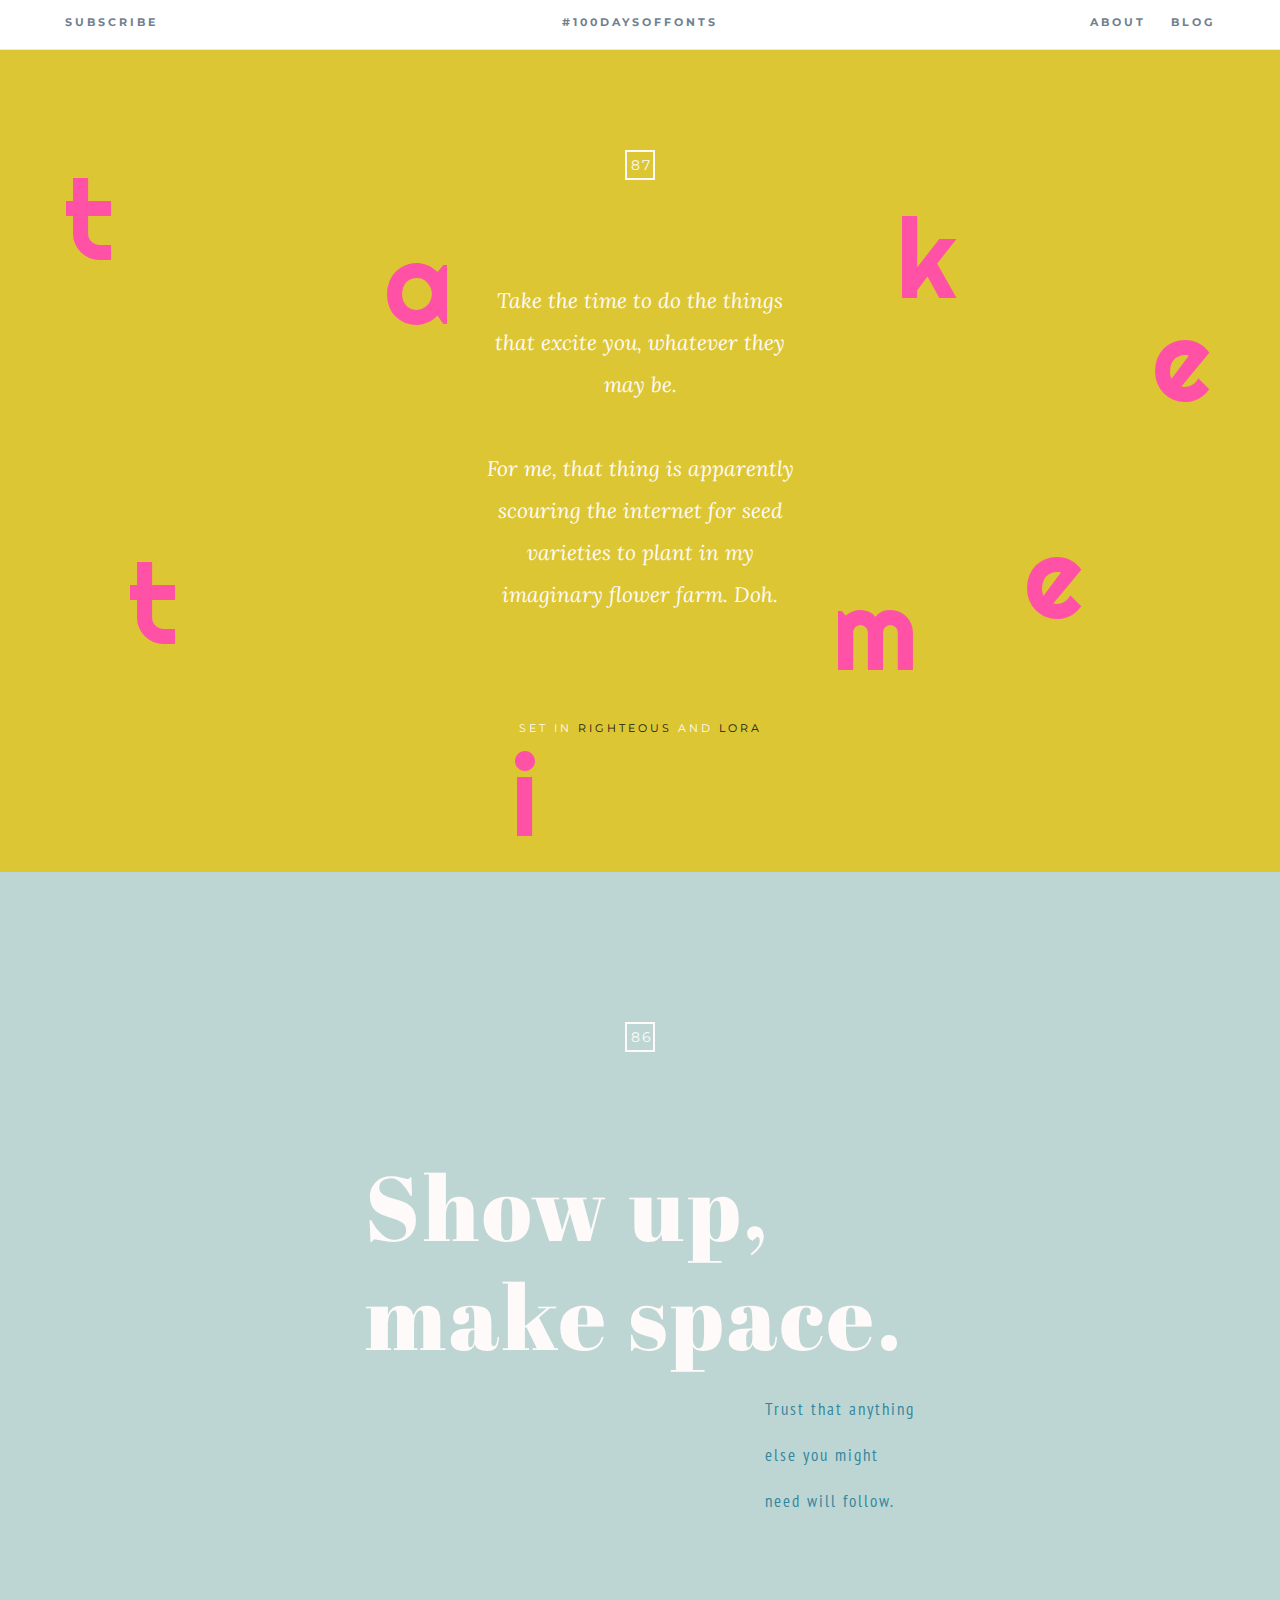
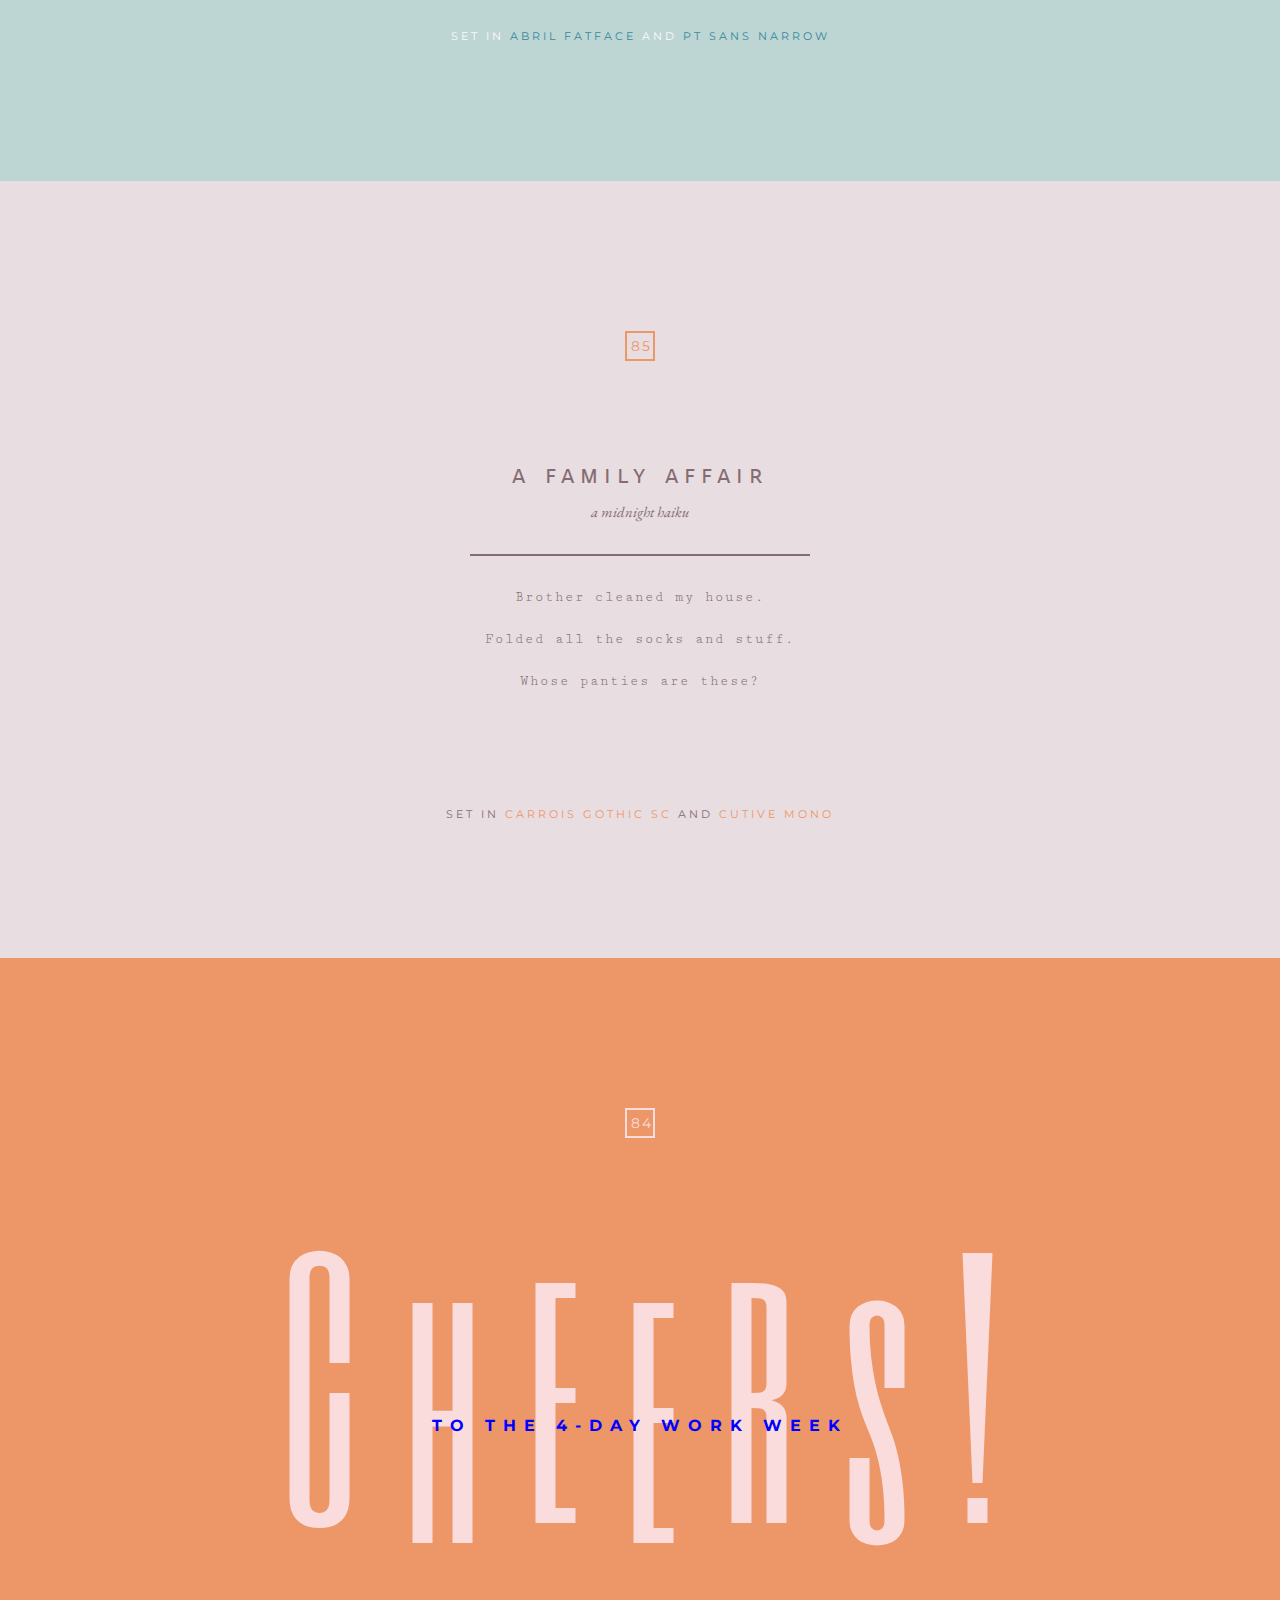
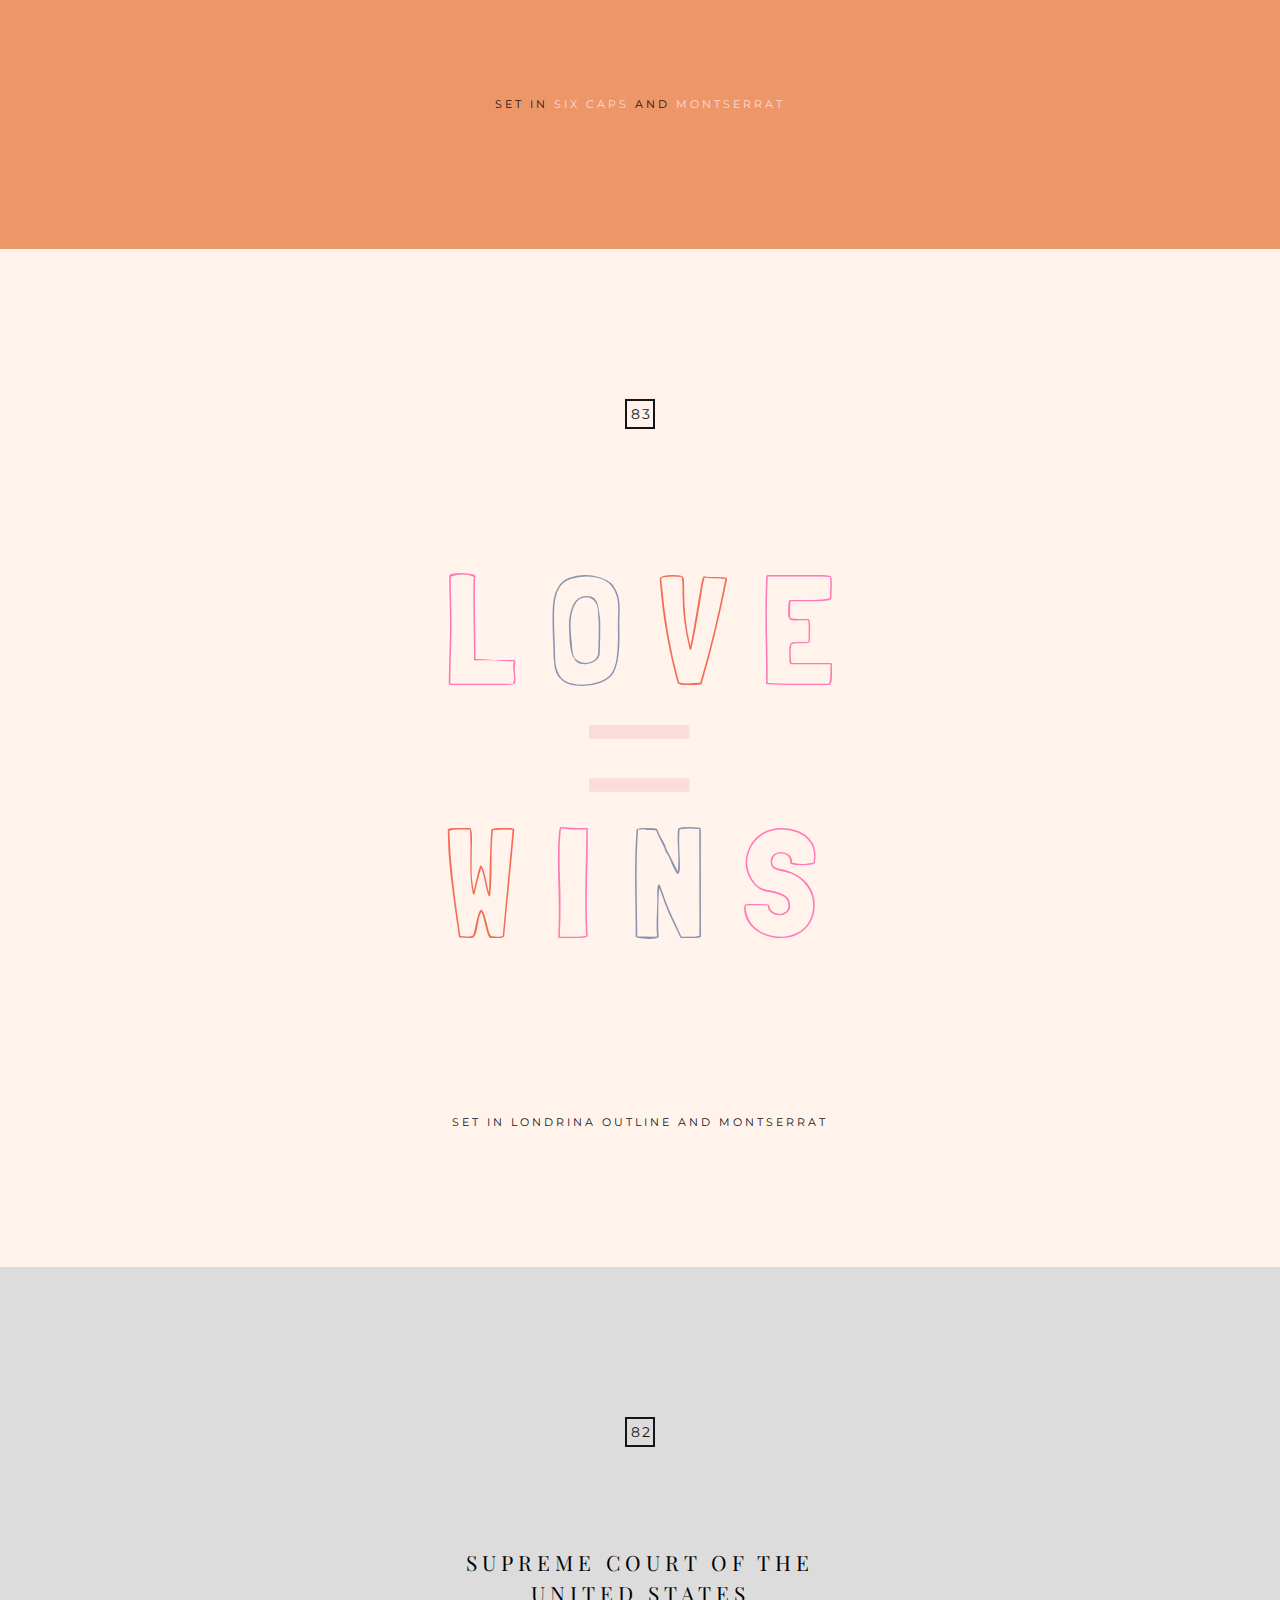
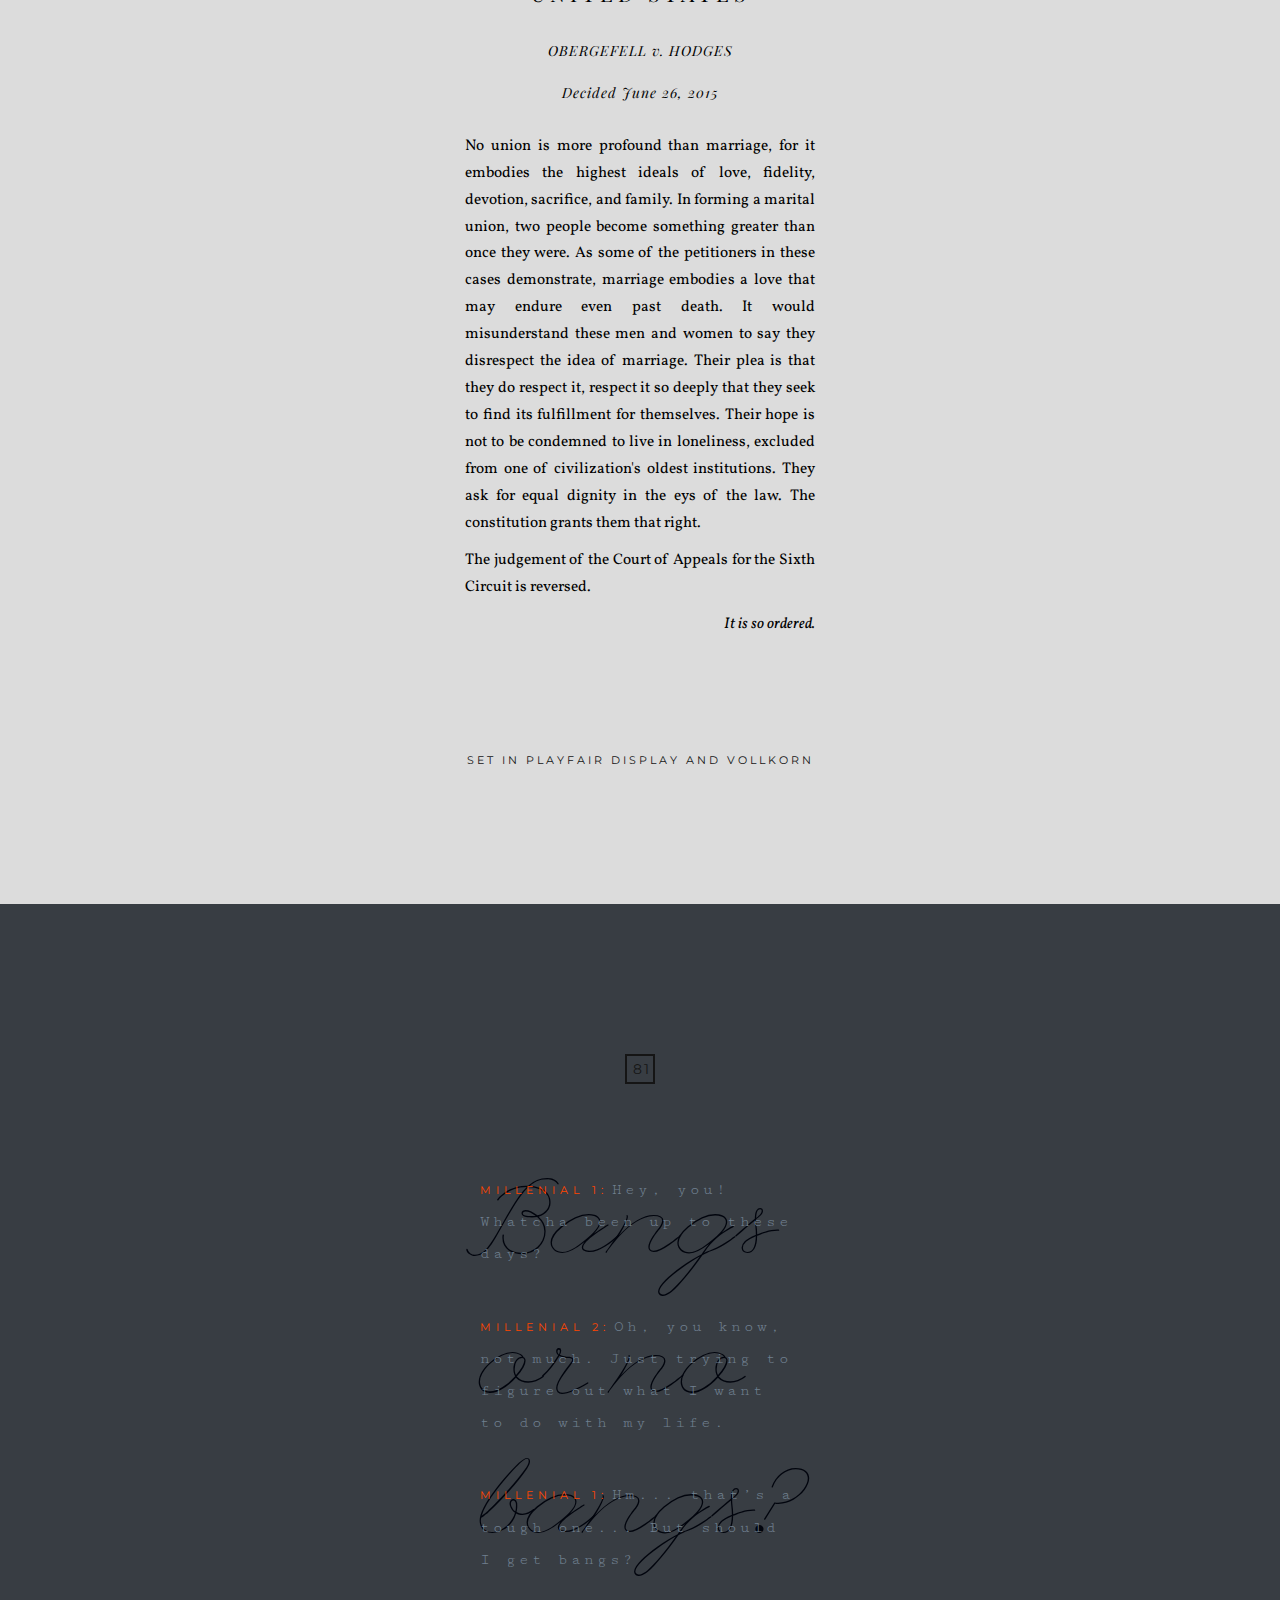
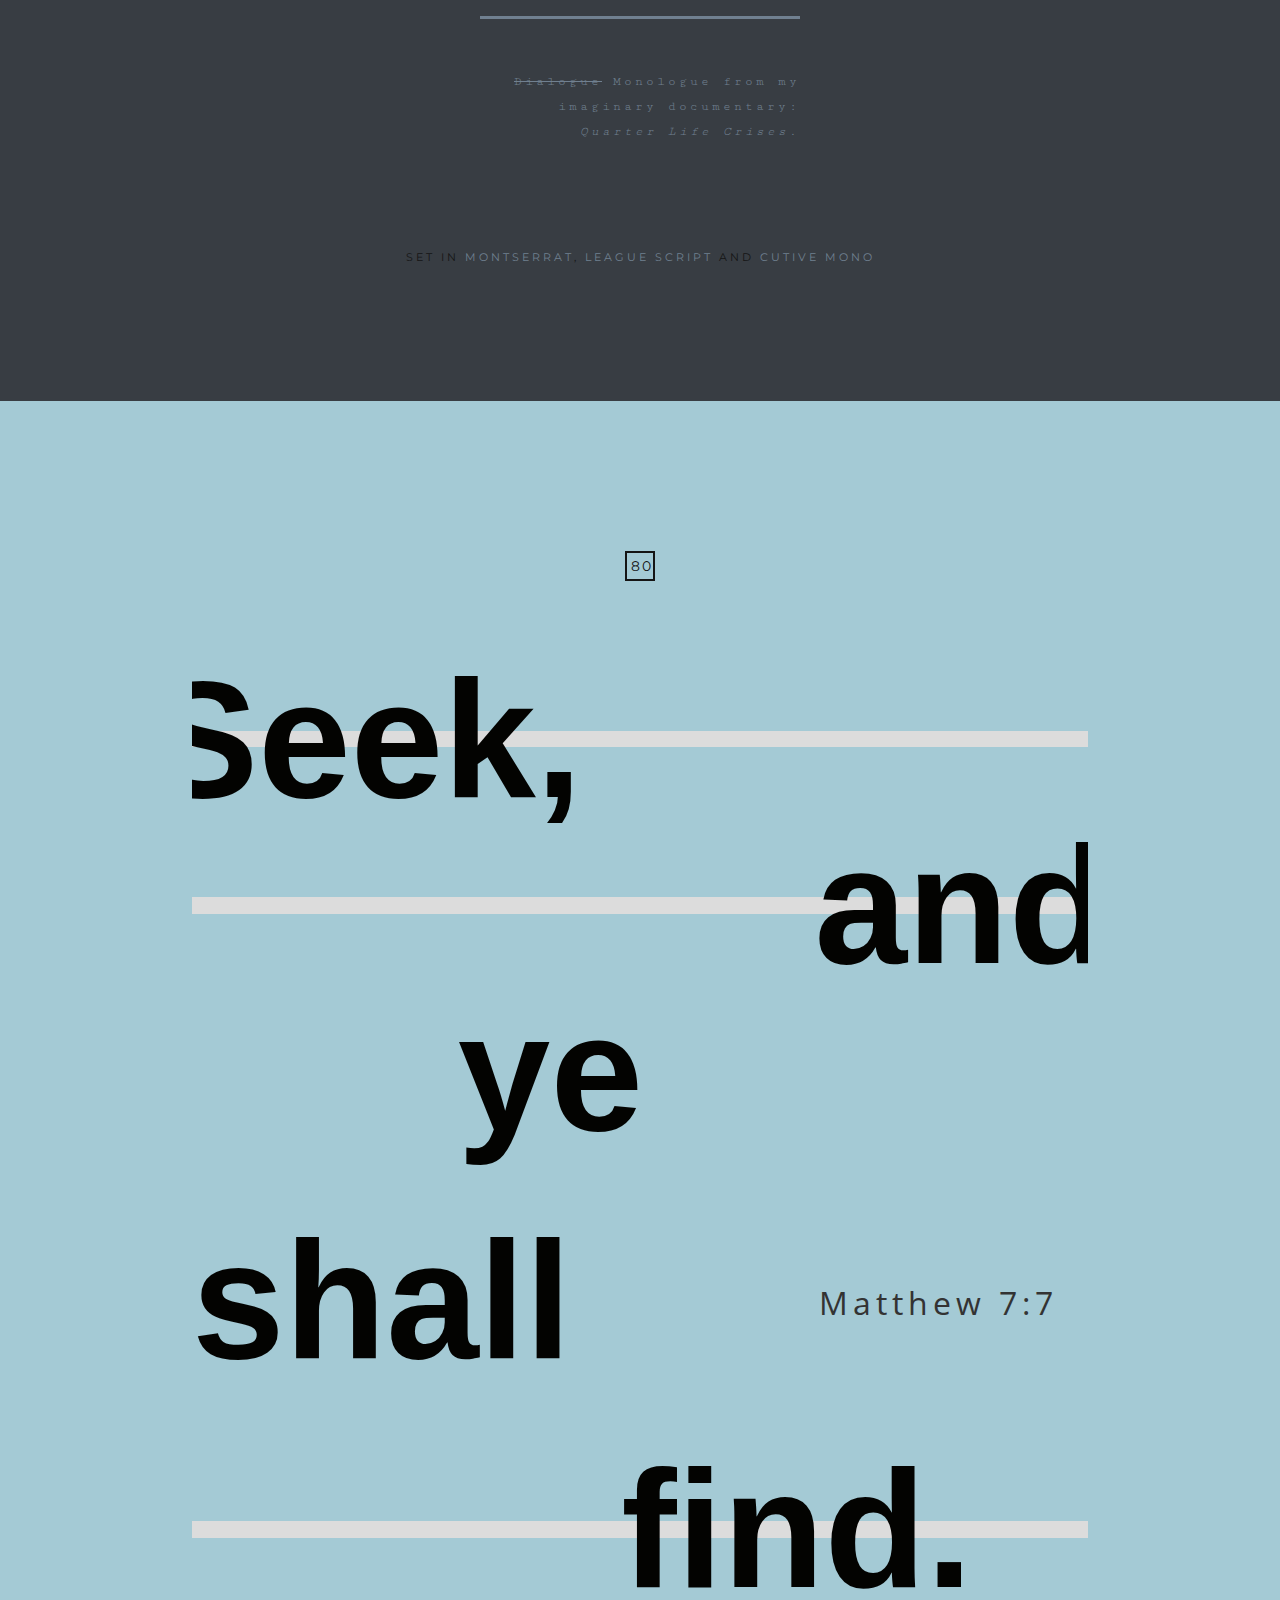
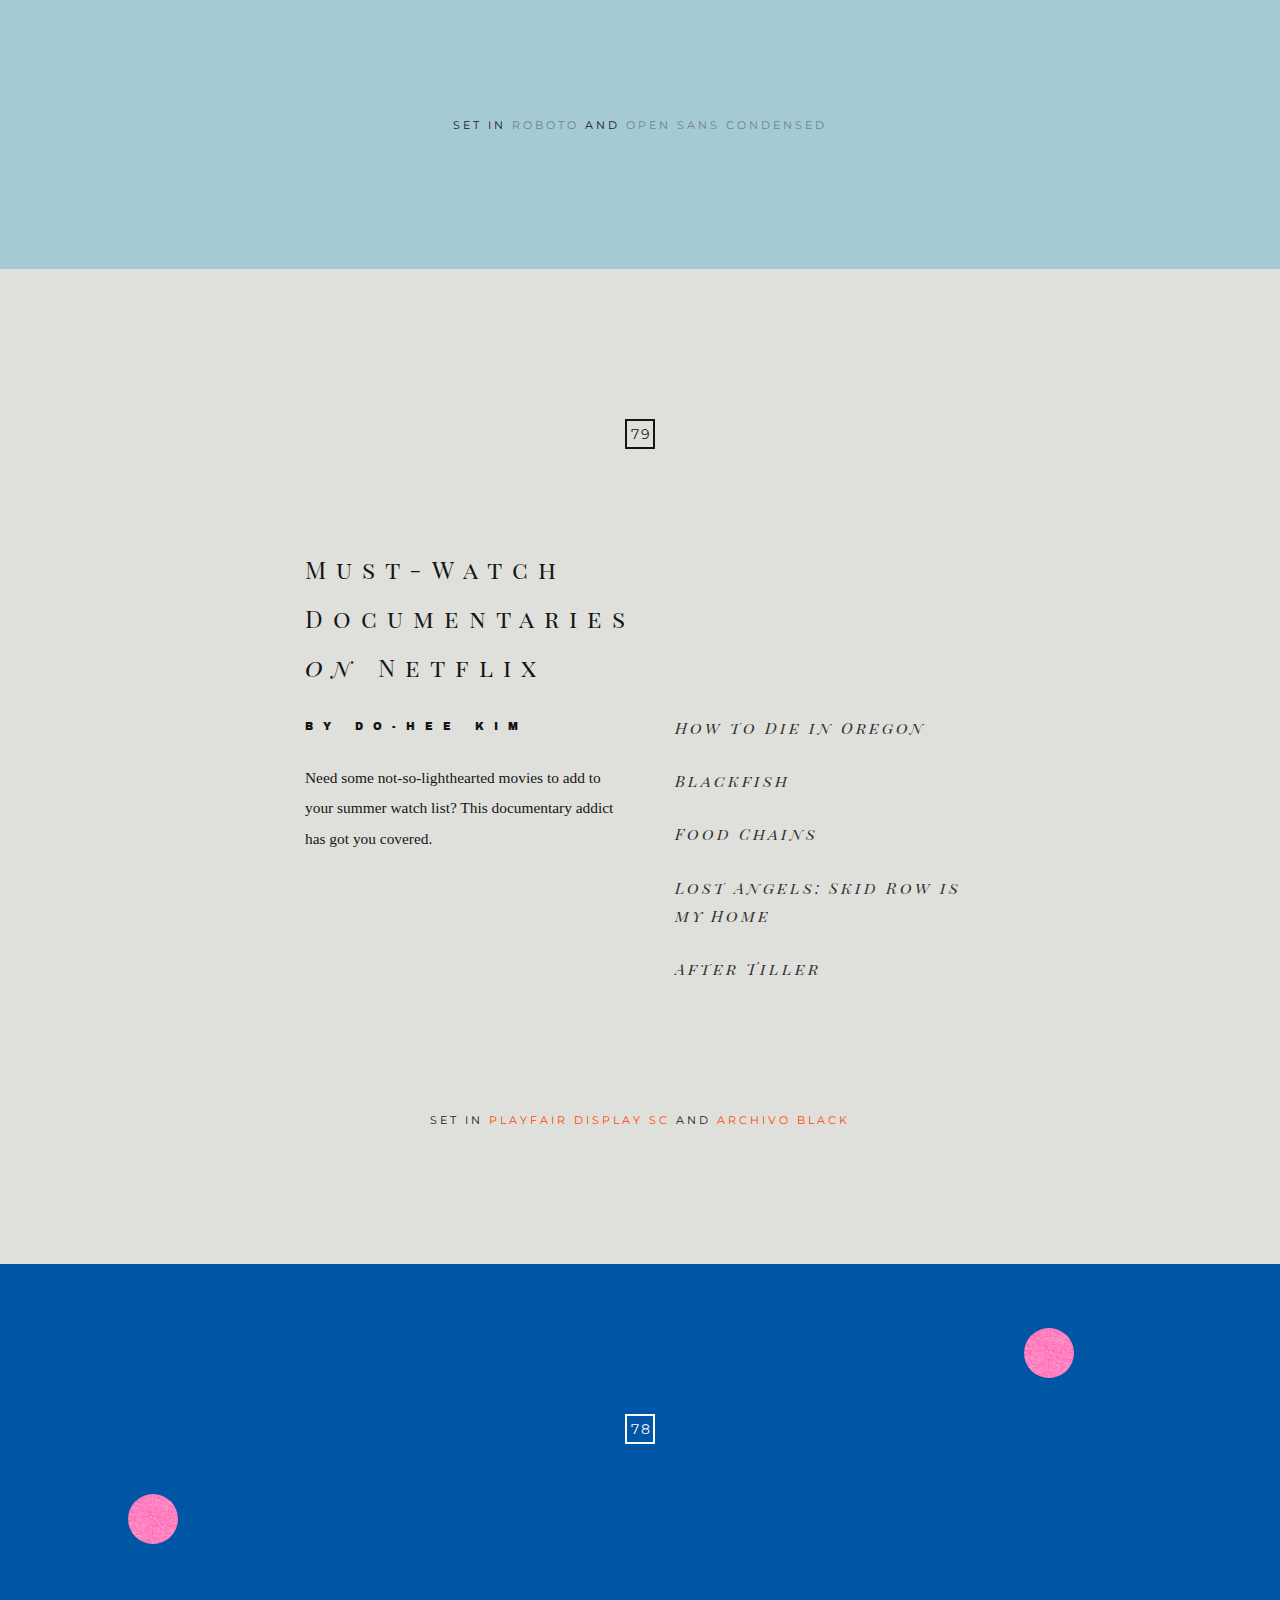
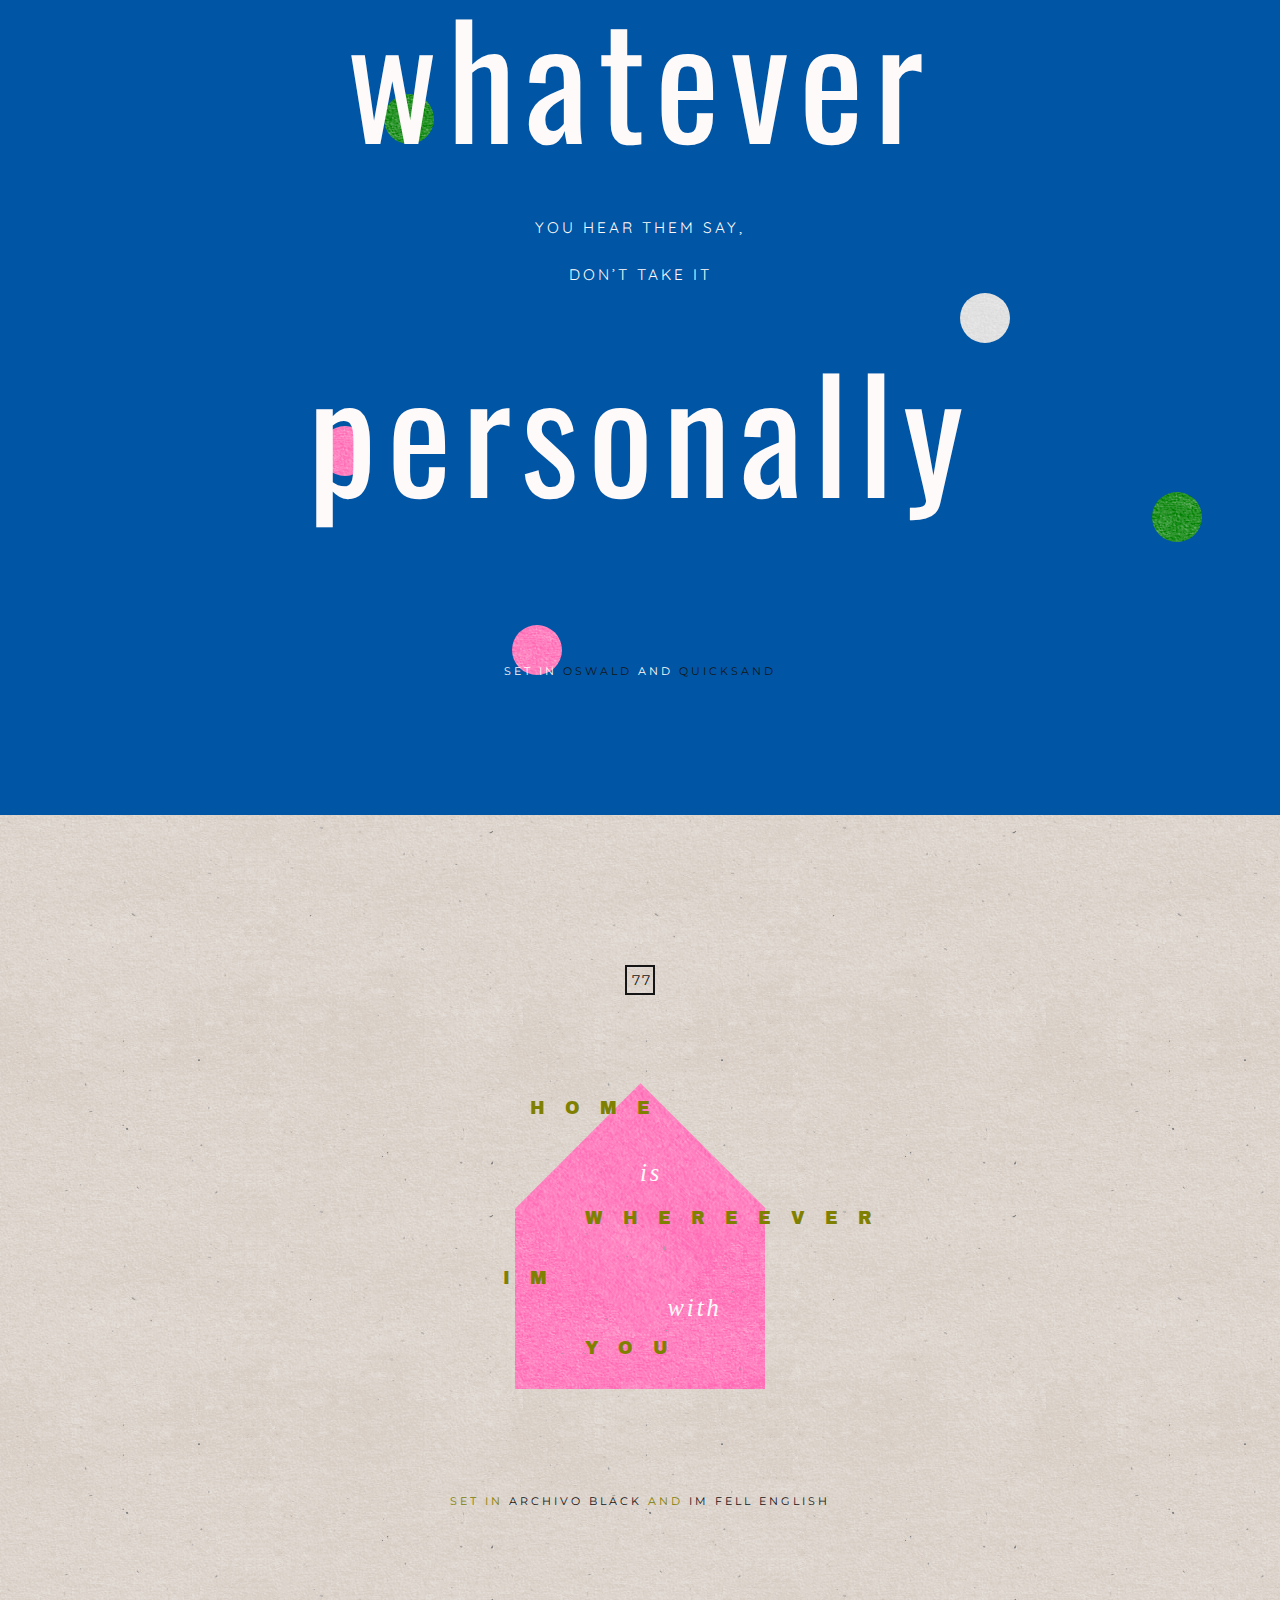
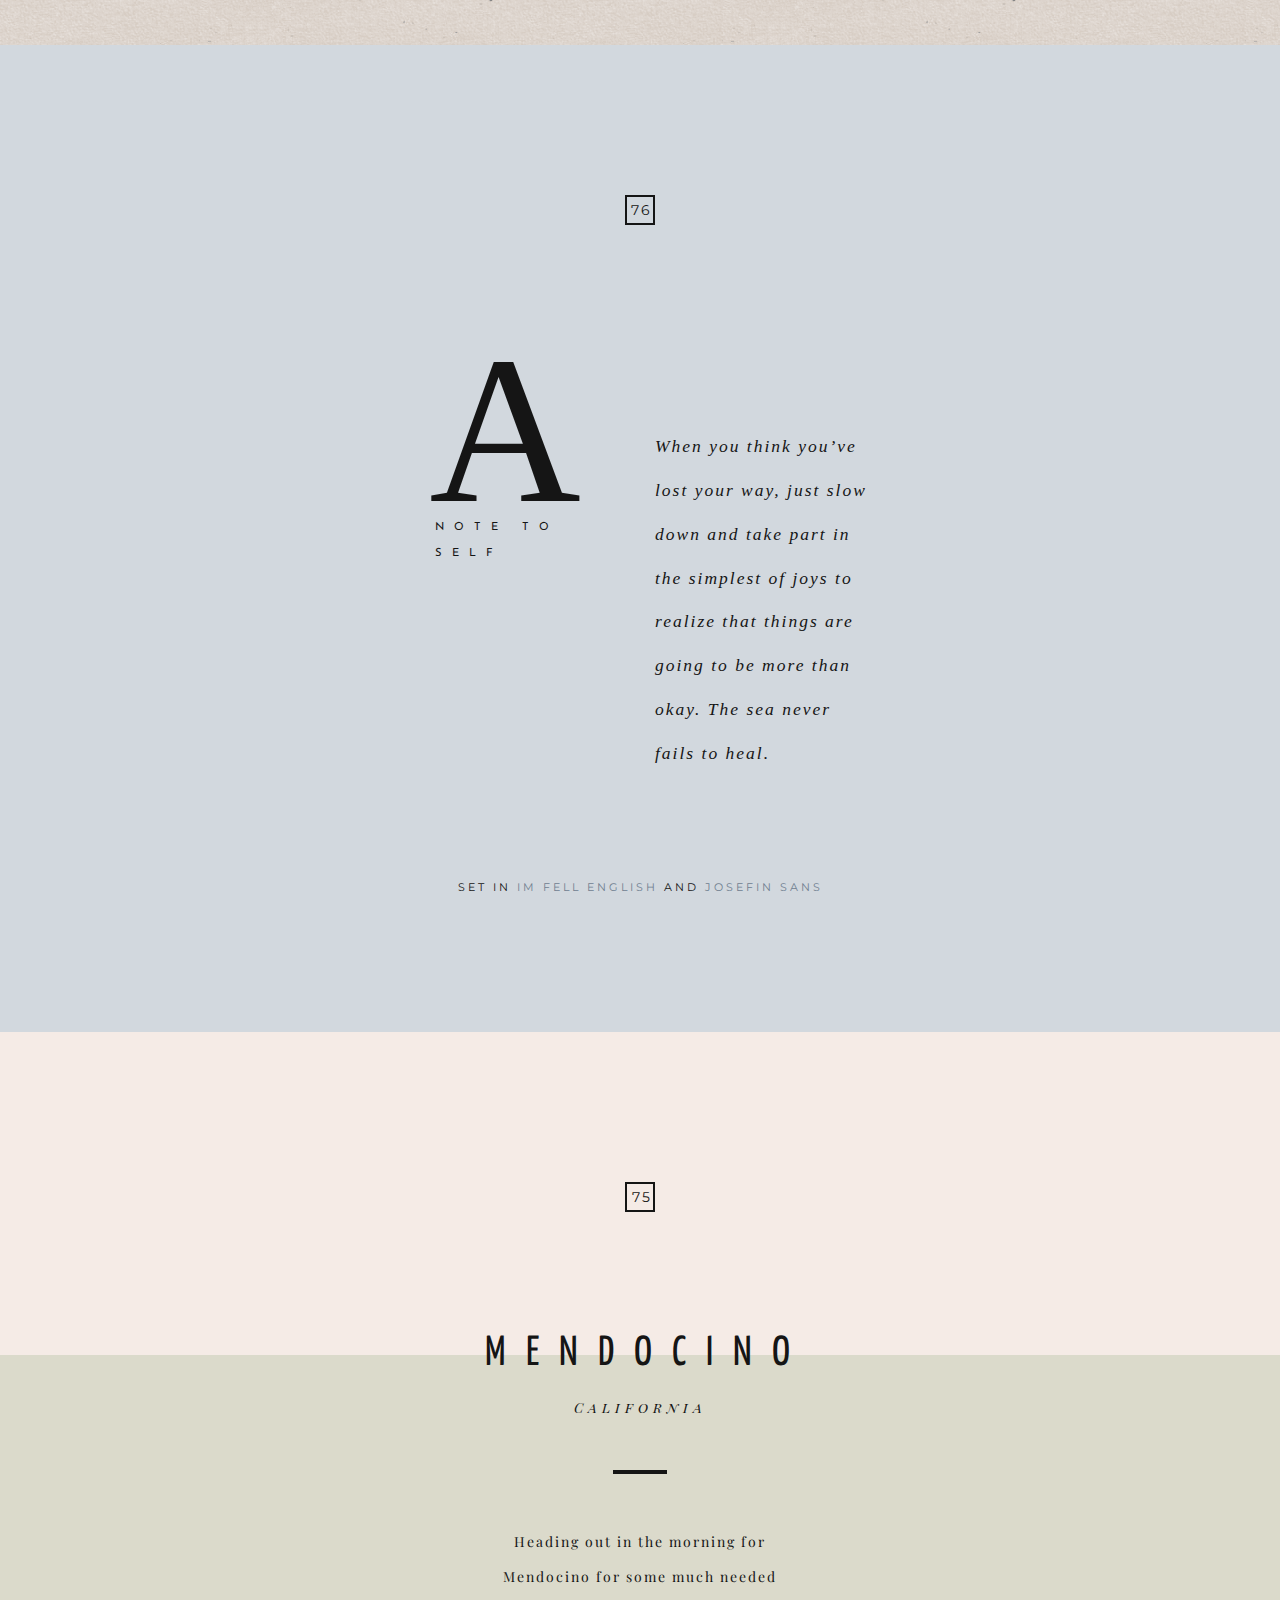
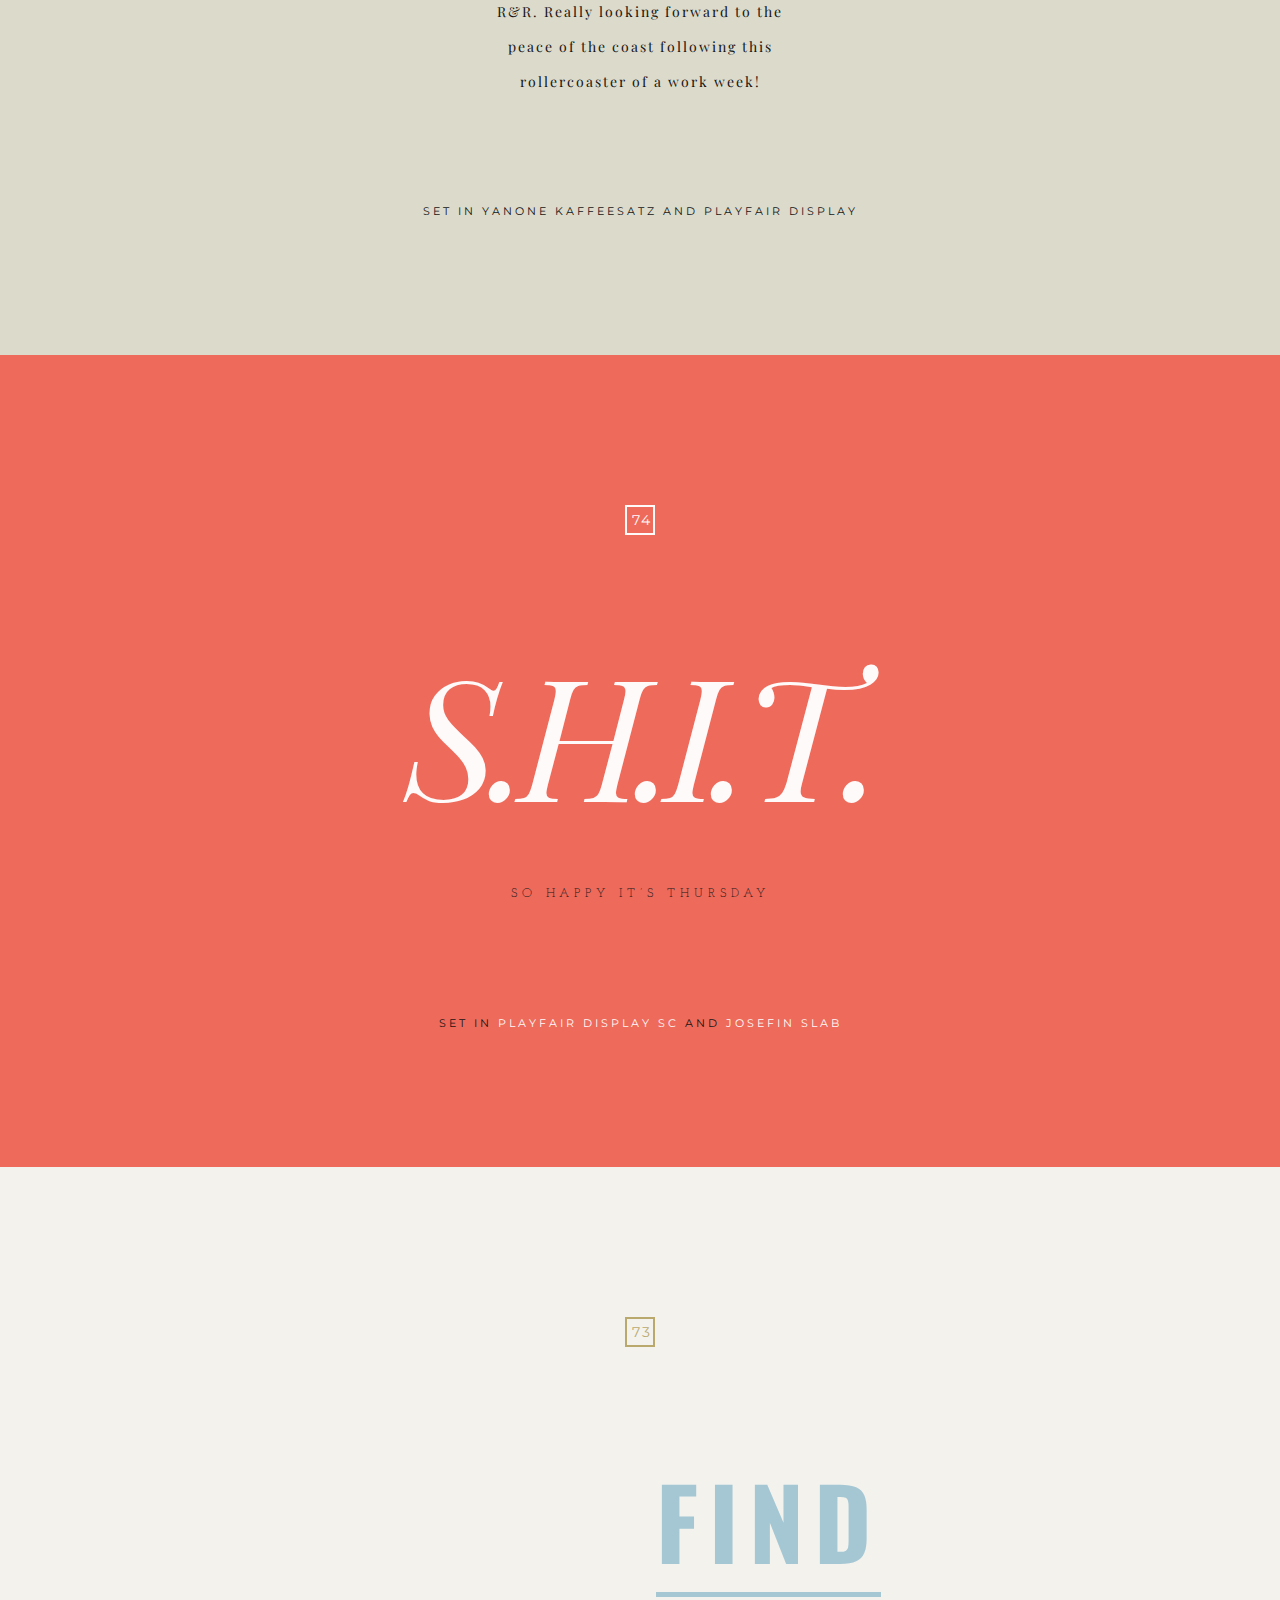
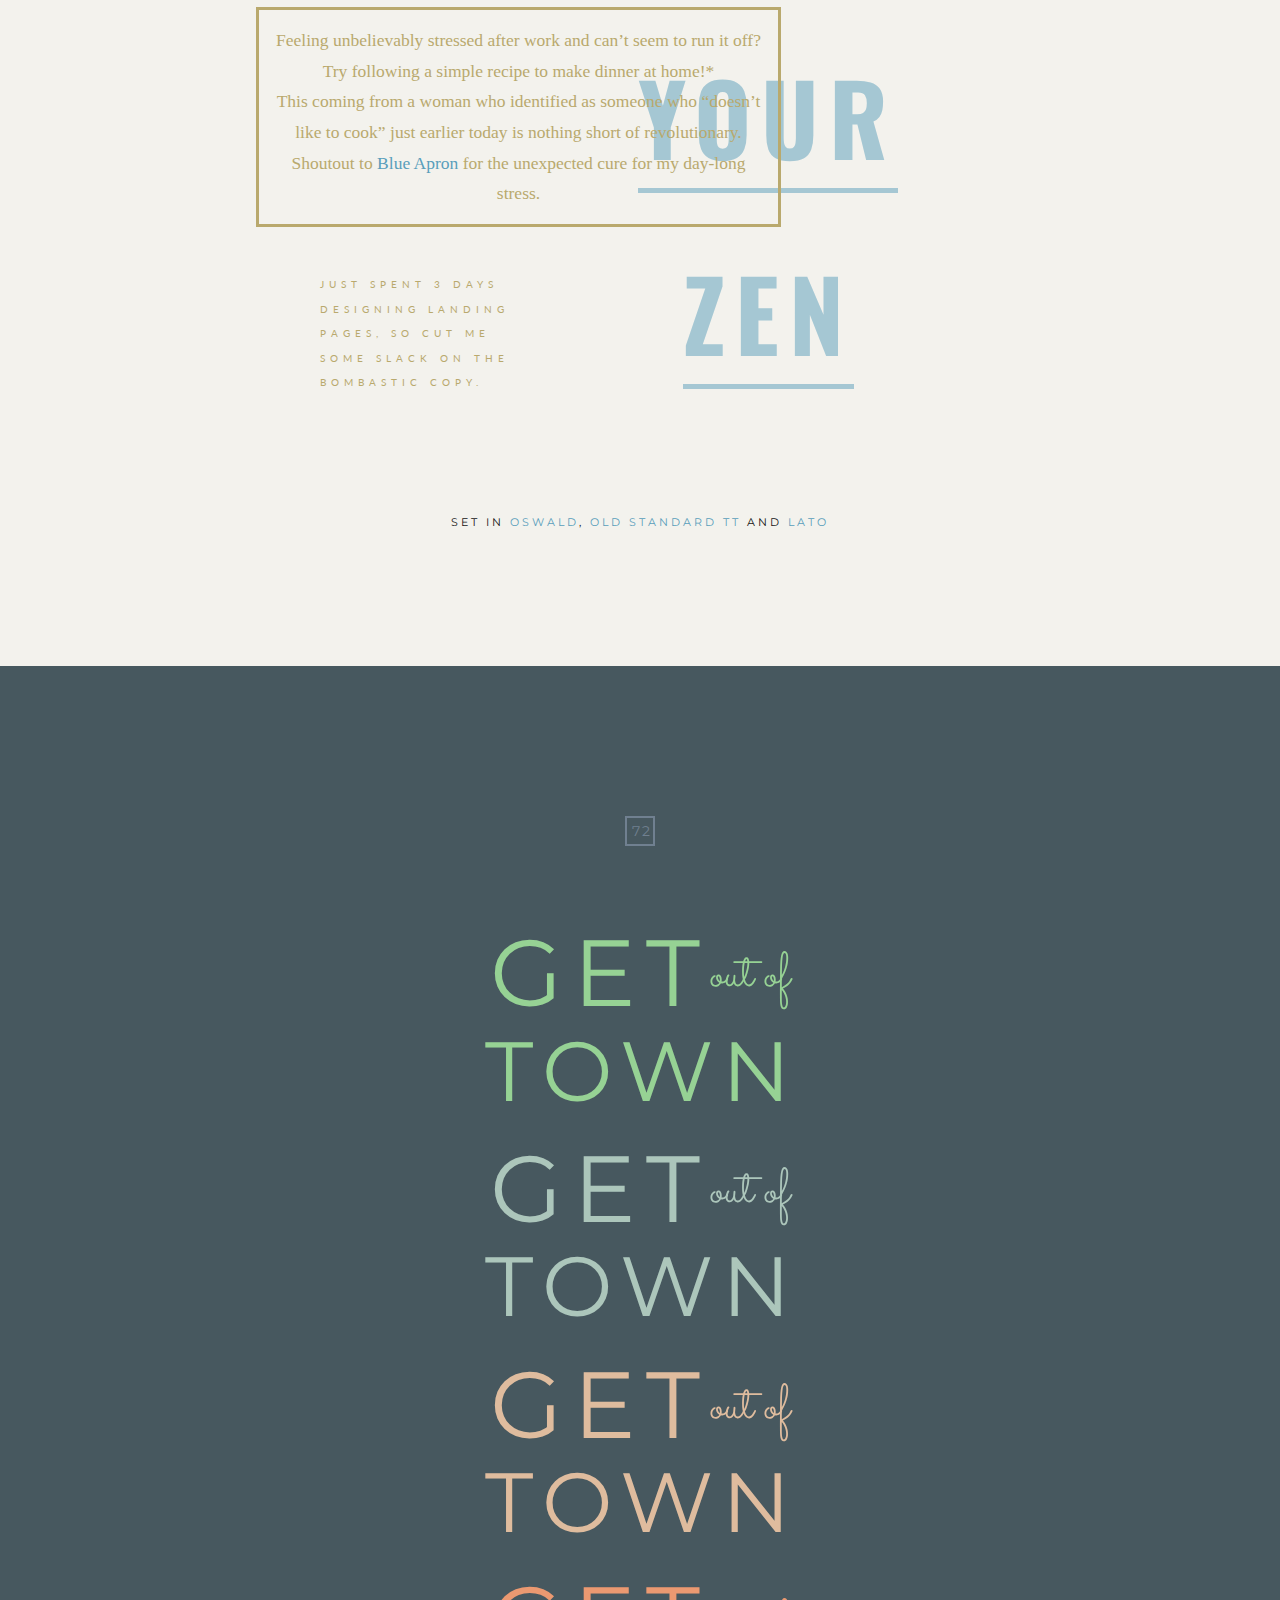
==== commit 88b32d78: "adds content and styles for day 87" ====
--- a/index.html
+++ b/index.html
@@ -15,6 +15,7 @@
 	<script type="text/javascript" src="nth_everything.js"></script>
 
 <!--Start Day One Google Fonts-->
+<link href='http://fonts.googleapis.com/css?family=Carrois+Gothic+SC' rel='stylesheet' type='text/css'>
 <link href='http://fonts.googleapis.com/css?family=Six+Caps' rel='stylesheet' type='text/css'>
 <link href='http://fonts.googleapis.com/css?family=PT+Serif|Vollkorn|Gentium+Book+Basic' rel='stylesheet' type='text/css'>
 <link href='http://fonts.googleapis.com/css?family=Open+Sans:700italic,400,700' rel='stylesheet' type='text/css'>
@@ -152,6 +153,84 @@
 			</div>
 			</nav>
 		</div>
+
+<!--Start Day 87-->
+<div id="eightyseven">
+	<div class="content text-center">
+		<div class="day text-center">
+			87
+		</div>
+
+		<div class="row">
+				<span class="firstfont">t</span>
+				<span class="firstfont">a</span>
+				<span class="firstfont">k</span>
+				<span class="firstfont">e</span>
+				<span class="firstfont">t</span>
+				<span class="firstfont">i</span>
+				<span class="firstfont">m</span>
+				<span class="firstfont">e</span>
+				<div class="secondfont">Take the time to do the things that excite you, whatever they may be. <br><br>For me, that thing is apparently scouring the internet for seed varieties to plant in my imaginary flower farm. Doh.</div>
+		</div>
+
+				<div class="colophon text-uppercase">
+		<p>Set in <a href="http://www.google.com/fonts/specimen/Righteous">Righteous</a> and <a href="http://www.google.com/fonts/specimen/Lora">Lora</a></p>
+		</div>
+</div>
+</div>
+<!--End Day 87-->
+
+<!--Start Day 86-->
+<div id="eightysix">
+	<div class="content text-center">
+		<div class="day text-center">
+			86
+		</div>
+
+		<div class="row">
+			<div class="firstfont">
+				<p>Show up, make space.</p>
+			</div>
+				<div class="secondfont">
+				Trust that anything else you might need will follow.
+				</div>
+		</div>
+
+				<div class="colophon text-uppercase">
+		<p>Set in <a href="http://www.google.com/fonts/specimen/Abril+Fatface">Abril Fatface</a> and <a href="http://www.google.com/fonts/specimen/PT+Sans+Narrow">PT Sans Narrow</a></p>
+		</div>
+</div>
+</div>
+<!--End Day 86-->
+
+<!--Start Day 85-->
+<div id="eightyfive">
+	<div class="content text-center">
+		<div class="day text-center">
+			85
+		</div>
+
+		<div class="row">
+			<div class="firstfont">
+				a family affair
+			</div>
+						<div class="subtitle">
+				a midnight haiku
+			</div>
+		<hr style="border: 1px solid #856C72;">
+			<div class="secondfont">
+				Brother cleaned my house. <br>
+				Folded all the socks and stuff. <br>
+				Whose panties are these? <br>
+			</div>
+		</div>
+
+				<div class="colophon text-uppercase">
+		<p>Set in <a href="http://www.google.com/fonts/specimen/Carrois+Gothic+SC">Carrois Gothic SC</a> and <a href="http://www.google.com/fonts/specimen/Cutive+Mono">Cutive Mono</a></p>
+		</div>
+</div>
+</div>
+<!--End Day 85-->
 
 <!--Start Day 84-->
 <div id="eightyfour">
--- a/stylesheets/styles.css
+++ b/stylesheets/styles.css
@@ -10618,8 +10618,7 @@
 	color: slategrey;
 }
 
-
-/*--------Day 83-----*/
+/*--------Day 84-----*/
 
 #eightyfour .content {
 	background-color: #ED9768;
@@ -10691,7 +10690,6 @@
 	margin-right: auto;
 	top: 45%;
 }
-
 }
 
 /*-----End Media Query------*/
@@ -10715,3 +10713,307 @@
 	color: #151515;
 }
 
+/*--------Day 85-----*/
+
+#eightyfive .content {
+	background-color: #E8DDE0;
+	padding: 15rem 0 12rem 0;
+}
+
+#eightyfive .day {
+	color: #ED9768;
+	border-color: #ED9768;
+}
+
+#eightyfive .row {
+	position: relative;
+	margin-left: auto;
+	margin-right: auto;
+	margin-bottom: 100px;
+	margin-top: 100px;
+	width: 340px;
+}
+
+#eightyfive .firstfont {
+	font-family: 'Carrois Gothic SC', sans-serif;
+	letter-spacing: 6px;
+	font-size: 1.75em;
+	line-height: 1.2em;
+	text-align: center;
+	color: #856C72;
+}
+
+#eightyfive .subtitle {
+	font-family: 'EB Garamond', serif;
+	font-style: italic;
+	font-size: 1.05em;
+	line-height: 3em;
+	text-align: center;
+	color: #856C72;
+}
+
+#eightyfive .secondfont {
+	font-family: 'cutive mono', monospace;
+	letter-spacing: 2px;
+	font-size: 1em;
+	line-height: 3em;
+	text-align: center;
+	color: #856C72;
+	margin-top: 20px;
+}
+
+@media only screen and (max-width : 480px) {
+
+#eightyfive .row {
+	width: 300px;
+}
+
+#eightyfive .secondfont {
+	font-size: 1.1em;
+}
+}
+
+/*-----End Media Query------*/
+
+#eightyfive .colophon {
+	font-family: Montserrat, sans-serif;
+	color: #856C72;
+	font-size: .75em;
+	line-height: 2.5em;
+	margin: 10rem 0 0 0;
+		padding: 0 5rem 0 5rem;
+	letter-spacing: 3px;
+	text-align: center;
+}
+
+#eightyfive a {
+	color: #ED9768;
+}
+
+#eightyfive a:hover {
+	text-decoration: none;
+	color: #856C72;
+}
+
+/*--------Day 86-----*/
+
+#eightysix .content {
+	background-color: #BDD6D3;
+	padding: 15rem 0 12rem 0;
+}
+
+#eightysix .day {
+	color: snow;
+	border-color: snow;
+}
+
+#eightysix .row {
+	position: relative;
+	margin-left: auto;
+	margin-right: auto;
+	margin-bottom: 100px;
+	margin-top: 100px;
+	width: 550px;
+}
+
+#eightysix .firstfont {
+	font-family: 'Abril Fatface', serif;
+	letter-spacing: 3px;
+	font-size: 6.5em;
+	line-height: 1.2em;
+	text-align: left;
+	padding-bottom: 75px;
+	color: snow;
+		background-image: url(../images/yelloblob-01.png);
+	background-repeat: no-repeat;
+	background-position: bottom right;
+
+}
+
+#eightysix .secondfont {
+	font-family: 'PT Sans Narrow', sans-serif;
+	letter-spacing: 2px;
+	font-size: 1.2em;
+	line-height: 2.75em;
+	text-align: left;
+	color: #34869E;
+	margin-top: -70px;
+	width: 150px;
+	float: right;
+}
+
+@media only screen and (max-width : 768px) {
+
+	#eightysix .row {
+	position: relative;
+	margin-left: auto;
+	margin-right: auto;
+	margin-bottom: 100px;
+	margin-top: 100px;
+	width: 80%;
+}
+
+#eightysix .firstfont {
+	font-size: 6em;
+}
+
+}
+
+/*-----End Media Query------*/
+
+#eightysix .colophon {
+	font-family: Montserrat, sans-serif;
+	color: snow;
+	font-size: .75em;
+	line-height: 2.5em;
+	margin: 10rem 0 0 0;
+		padding: 0 5rem 0 5rem;
+	letter-spacing: 3px;
+	text-align: center;
+}
+
+#eightysix a {
+	color: #34869E;
+}
+
+#eightysix a:hover {
+	text-decoration: none;
+	color: #ED9768;
+}
+
+/*--------Day 87-----*/
+
+#eightyseven .content {
+	background-color: #DCC634;
+	padding: 15rem 0 12rem 0;
+}
+
+#eightyseven .day {
+	color: snow;
+	border-color: snow;
+}
+
+#eightyseven .row {
+	position: relative;
+	margin-left: auto;
+	margin-right: auto;
+	overflow: visible;
+	margin-bottom: 100px;
+	margin-top: 100px;
+}
+
+#eightyseven .firstfont {
+	font-family: 'Righteous', sans-serif;
+	letter-spacing: 3px;
+	font-size: 8em;
+	line-height: 1.2em;
+	text-align: left;
+	padding-bottom: 75px;
+	color: #FF51A5;
+	position: absolute;
+}
+
+#eightyseven .secondfont {
+	font-family: 'Lora', serif;
+	font-style: italic;
+	font-size: 1.5em;
+	line-height: 2em;
+	text-align: center;
+	color: snow;
+	width: 320px;
+	margin-left: auto;
+	margin-right: auto;
+	position: relative;
+	z-index: 2;
+
+}
+
+#eightyseven span:nth-child(1) {
+	top:-10vw;
+left: 5%;}
+
+#eightyseven span:nth-child(2) {
+	top:-5vw;
+left:30%;}
+
+#eightyseven span:nth-child(3) {
+	top:-7vw;
+	left:70%;}
+
+#eightyseven span:nth-child(4) {
+	top:1vw;
+	left:90%;}
+
+#eightyseven span:nth-child(5) {
+	top:20vw;
+	left:10%;}
+
+#eightyseven span:nth-child(6) {
+	top:35vw;
+	left:40%;}
+
+#eightyseven span:nth-child(7) {
+	top:22vw;
+	left:65%;}
+
+	#eightyseven span:nth-child(8) {
+	top:18vw;
+	left:80%;}
+
+@media only screen and (max-width : 480px) {
+	#eightyseven span:nth-child(1) {
+	top:-50vw;
+left: 5%;}
+
+#eightyseven span:nth-child(2) {
+	top:-5vw;
+left:30%;}
+
+#eightyseven span:nth-child(3) {
+	top:-20vw;
+	left:70%;}
+
+#eightyseven span:nth-child(4) {
+	top:1vw;
+	left:90%;}
+
+#eightyseven span:nth-child(5) {
+	top:20vw;
+	left:10%;}
+
+#eightyseven span:nth-child(6) {
+	top:40vw;
+	left:40%;}
+
+#eightyseven span:nth-child(7) {
+	top:60vw;
+	left:65%;}
+
+	#eightyseven span:nth-child(8) {
+	top:30vw;
+	left:80%;}
+}
+
+/*-----End Media Query------*/
+
+#eightyseven .colophon {
+	font-family: Montserrat, sans-serif;
+	color: snow;
+	font-size: .75em;
+	line-height: 2.5em;
+	margin: 10rem 0 0 0;
+		padding: 0 5rem 0 5rem;
+	letter-spacing: 3px;
+	text-align: center;
+	position: relative;
+	z-index: 2;
+}
+
+#eightyseven a {
+	color: #151515;
+}
+
+#eightyseven a:hover {
+	text-decoration: none;
+	color: orangered;
+}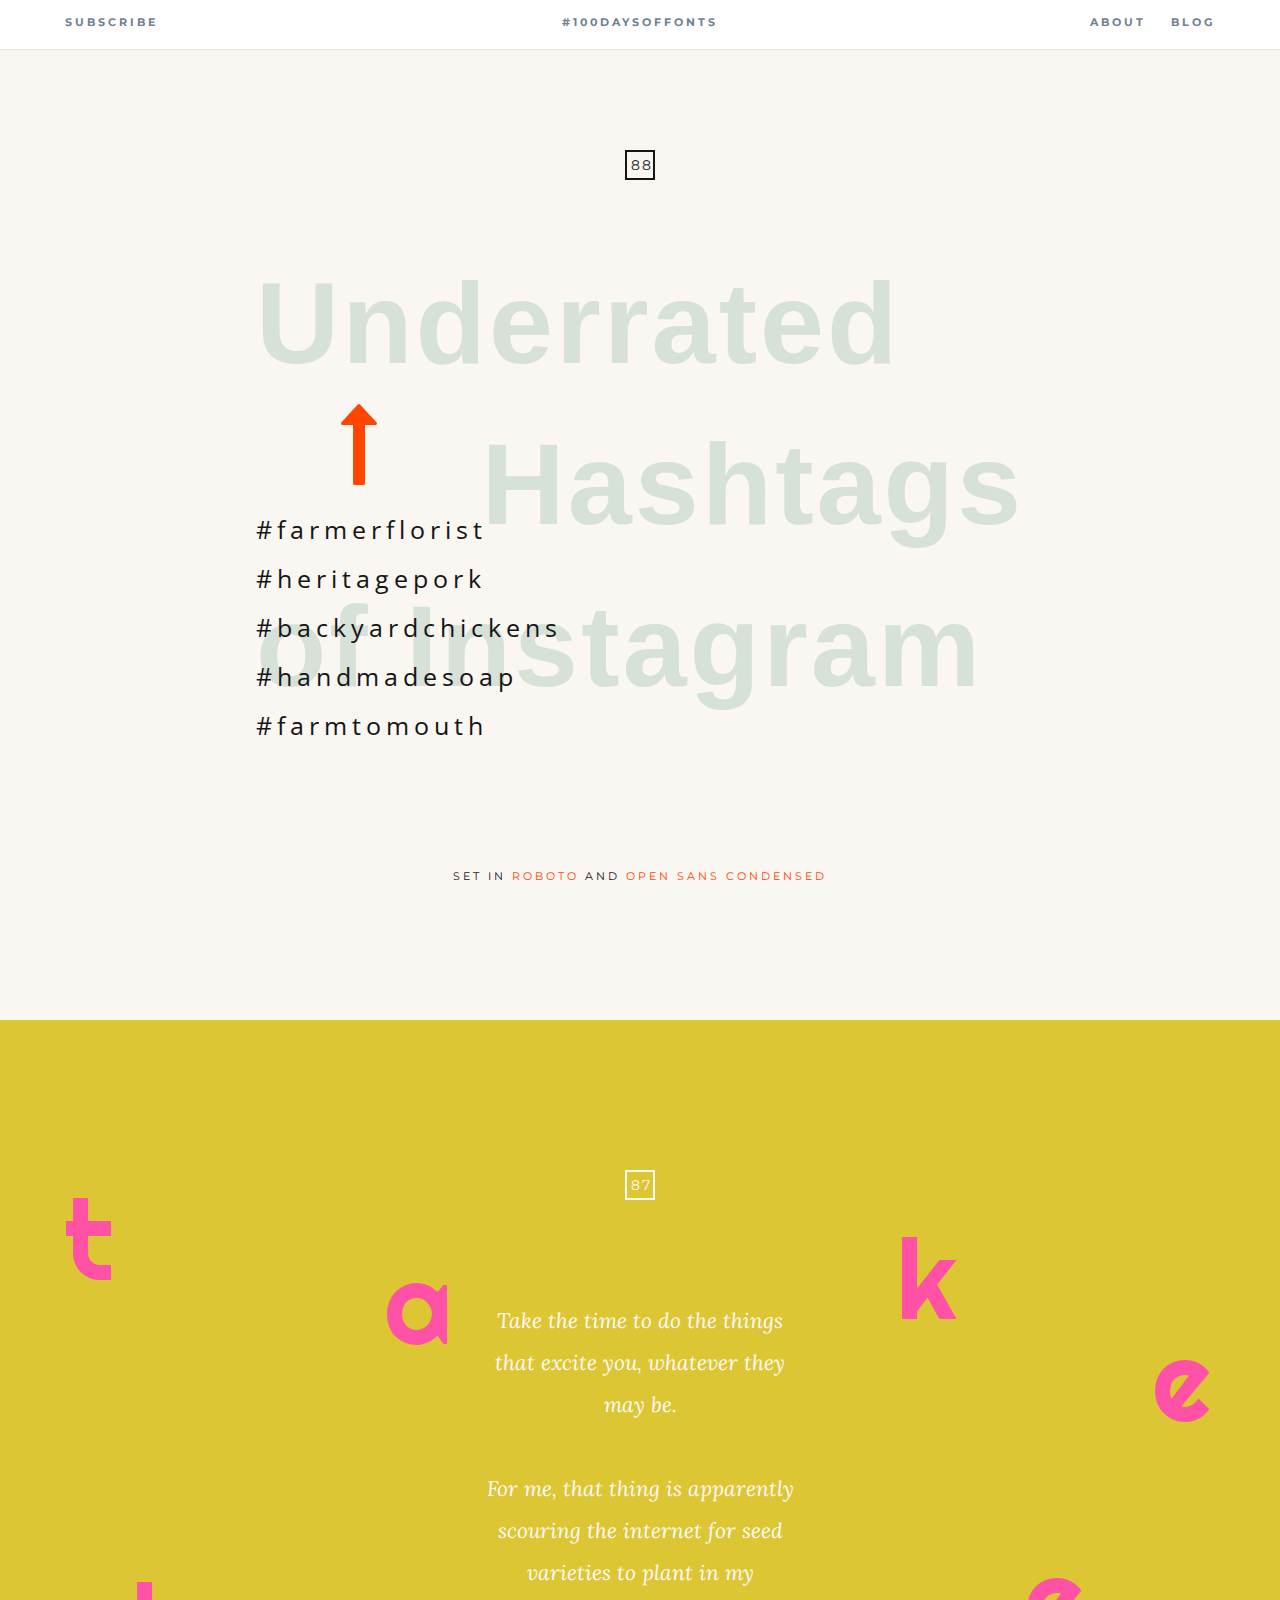
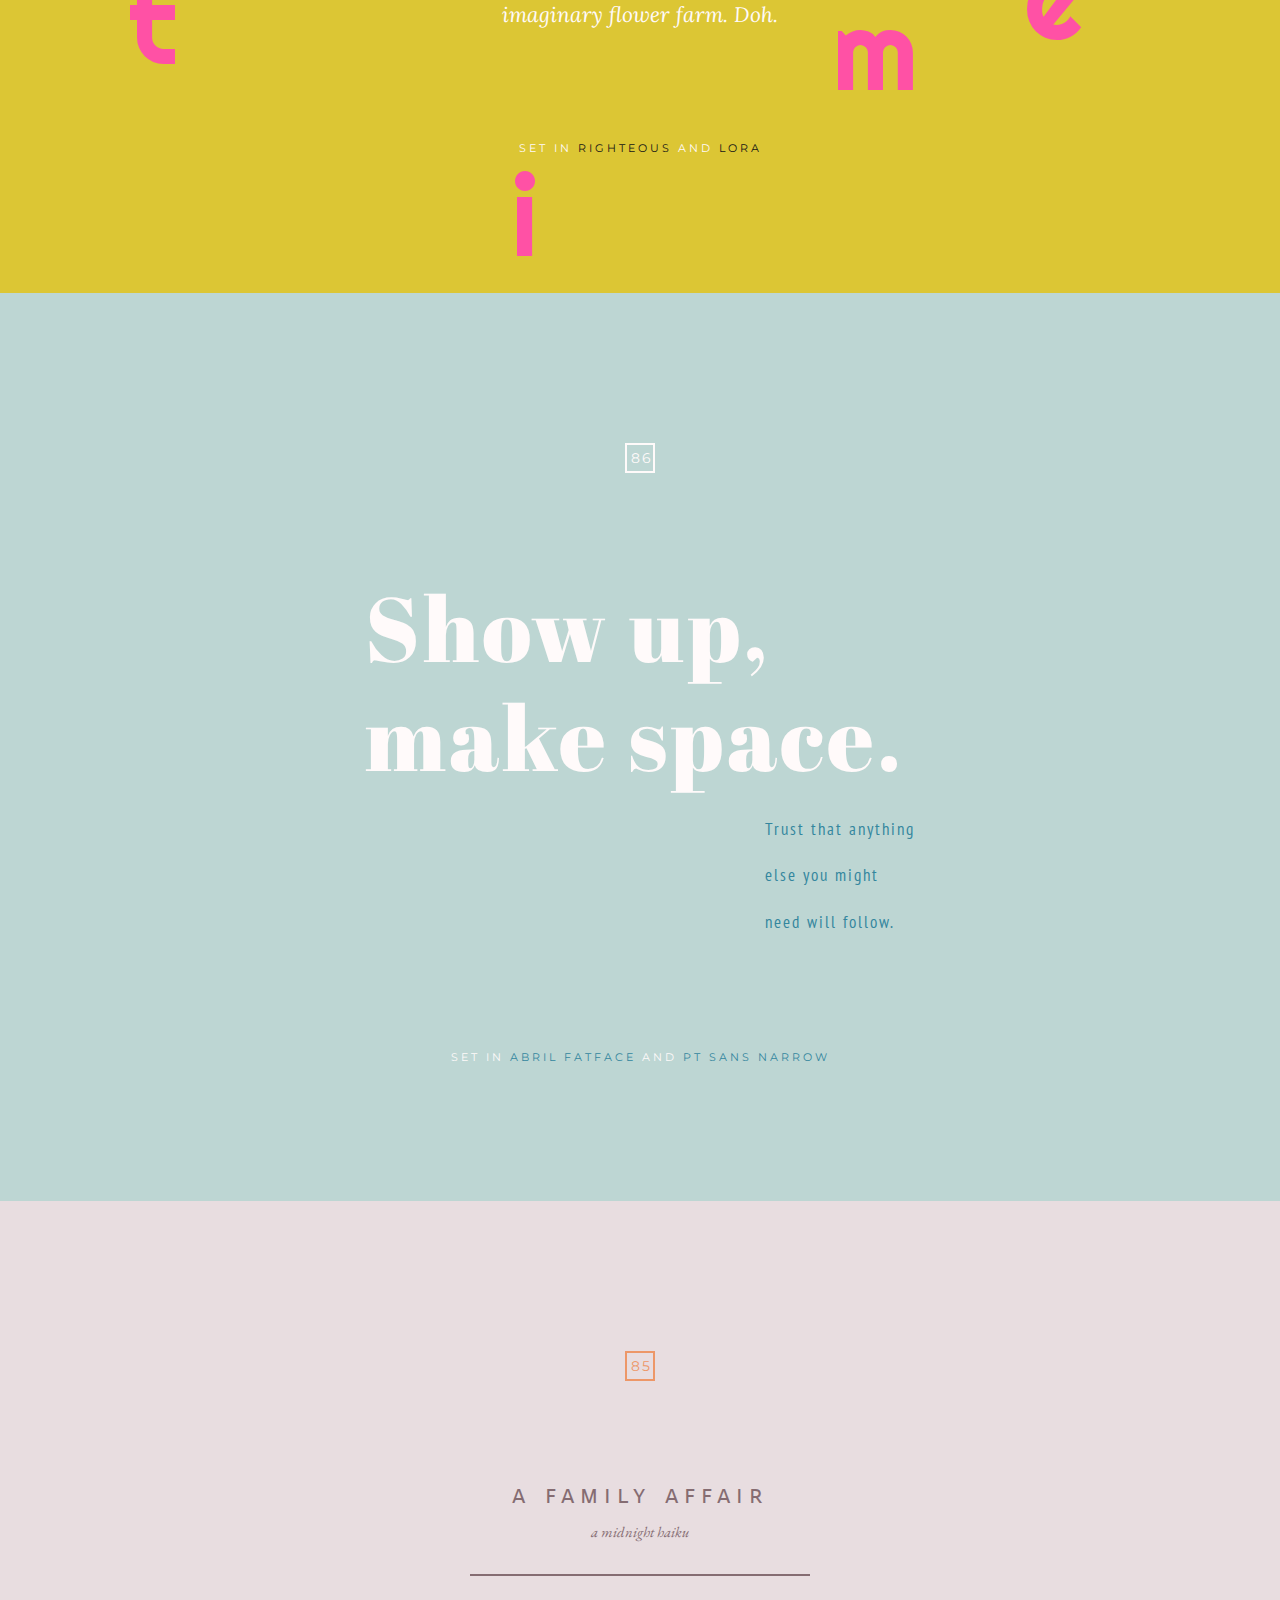
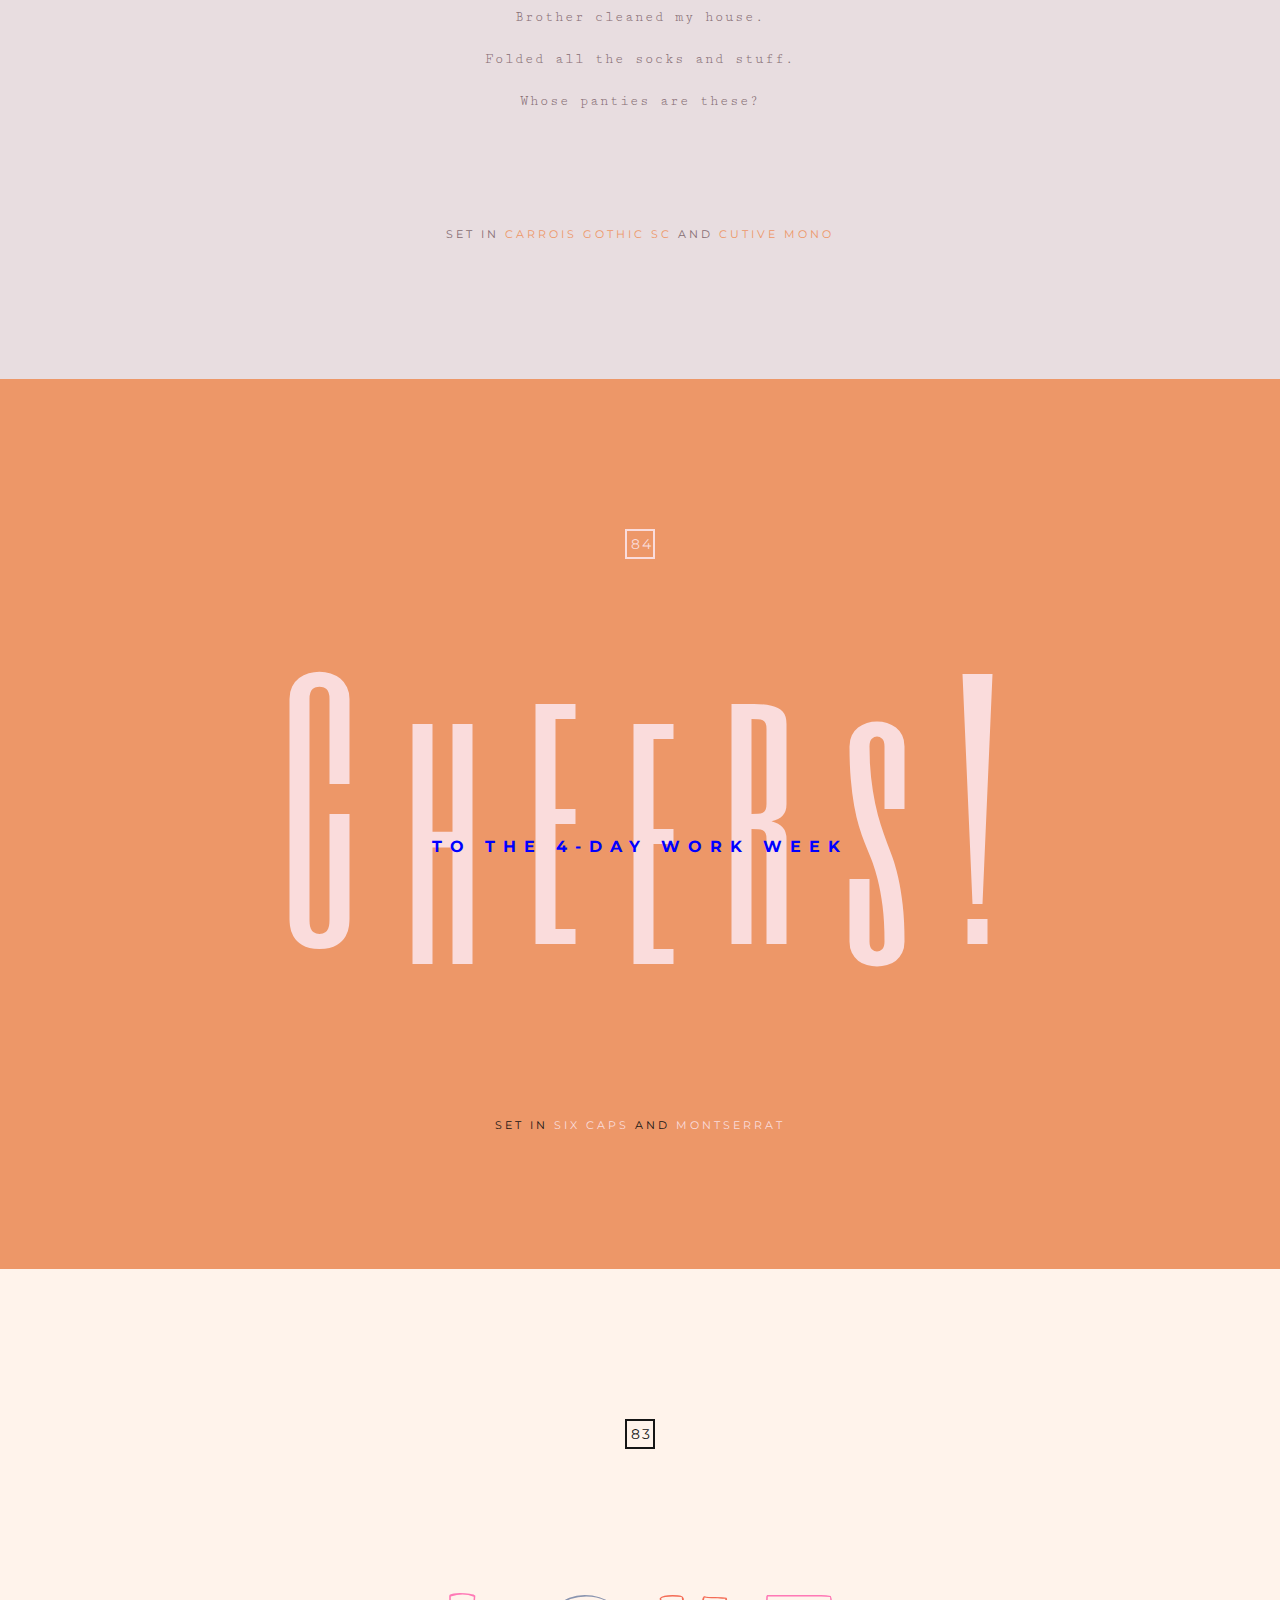
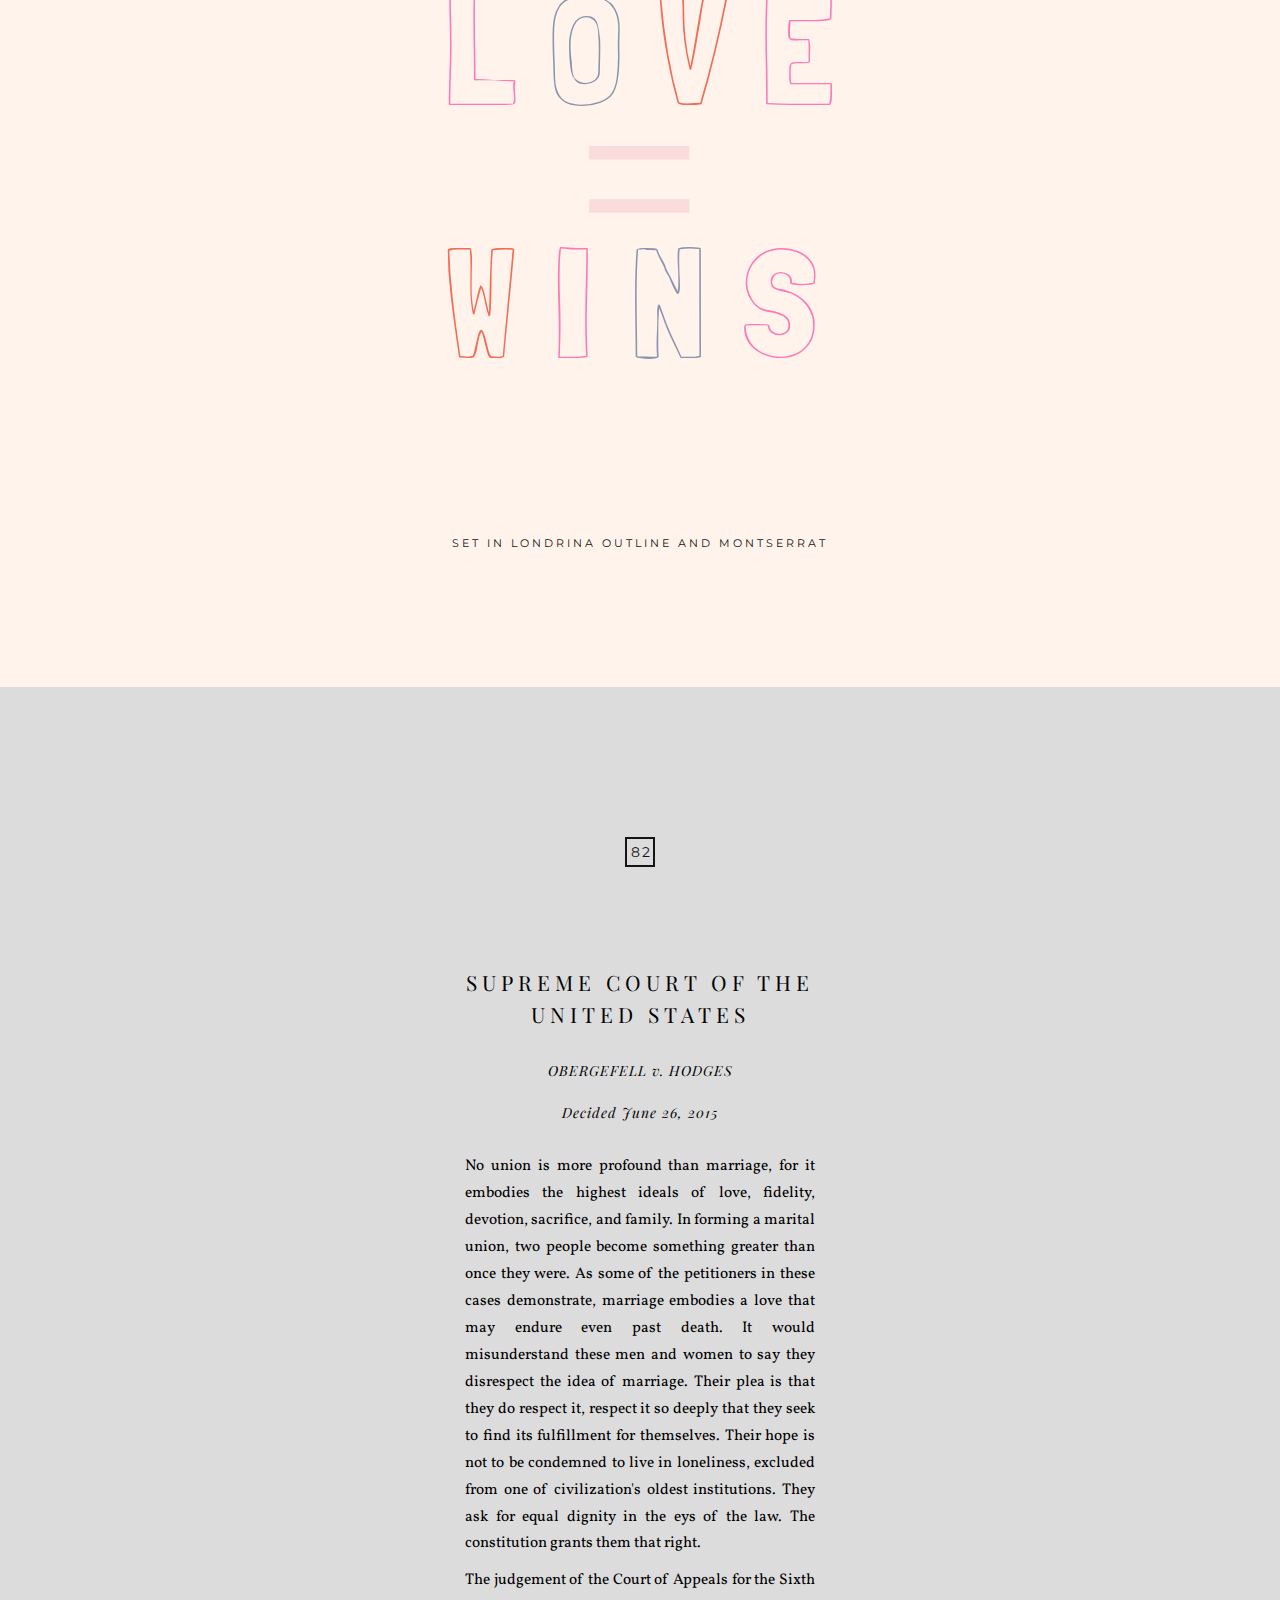
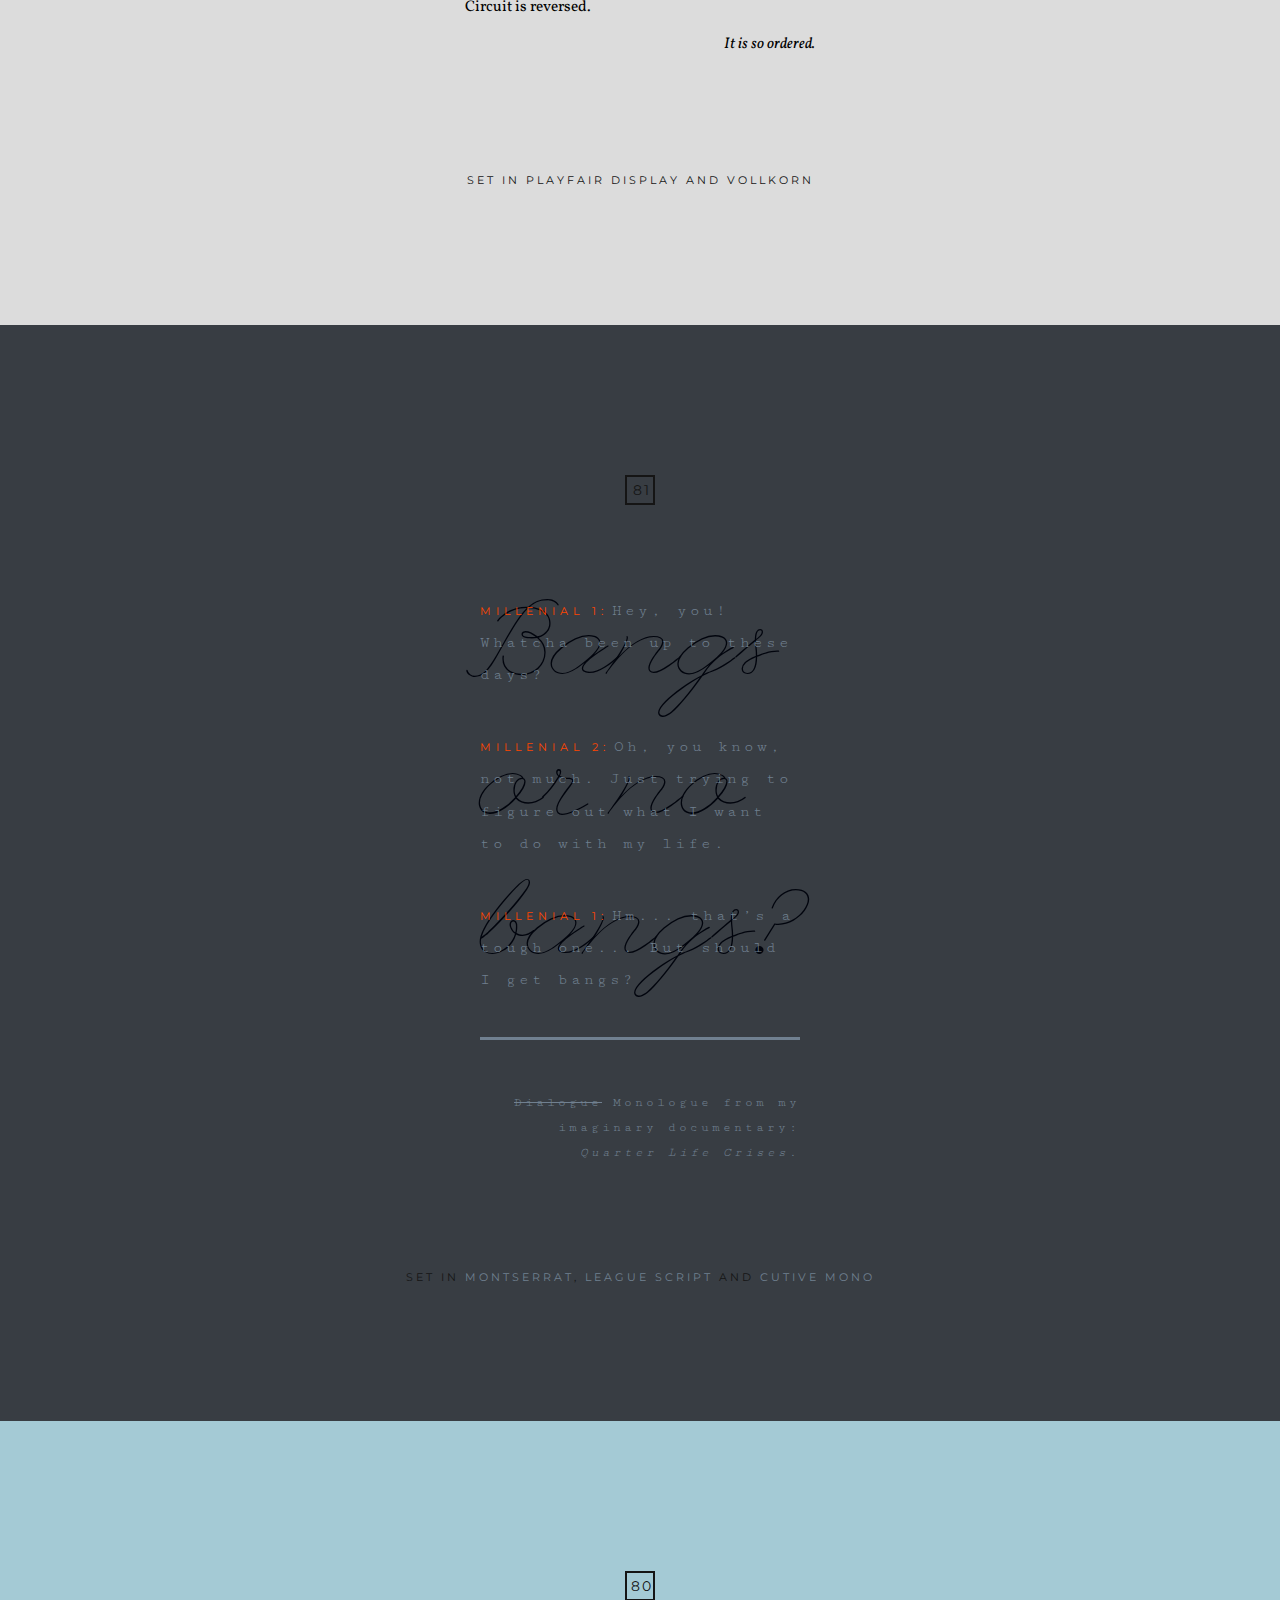
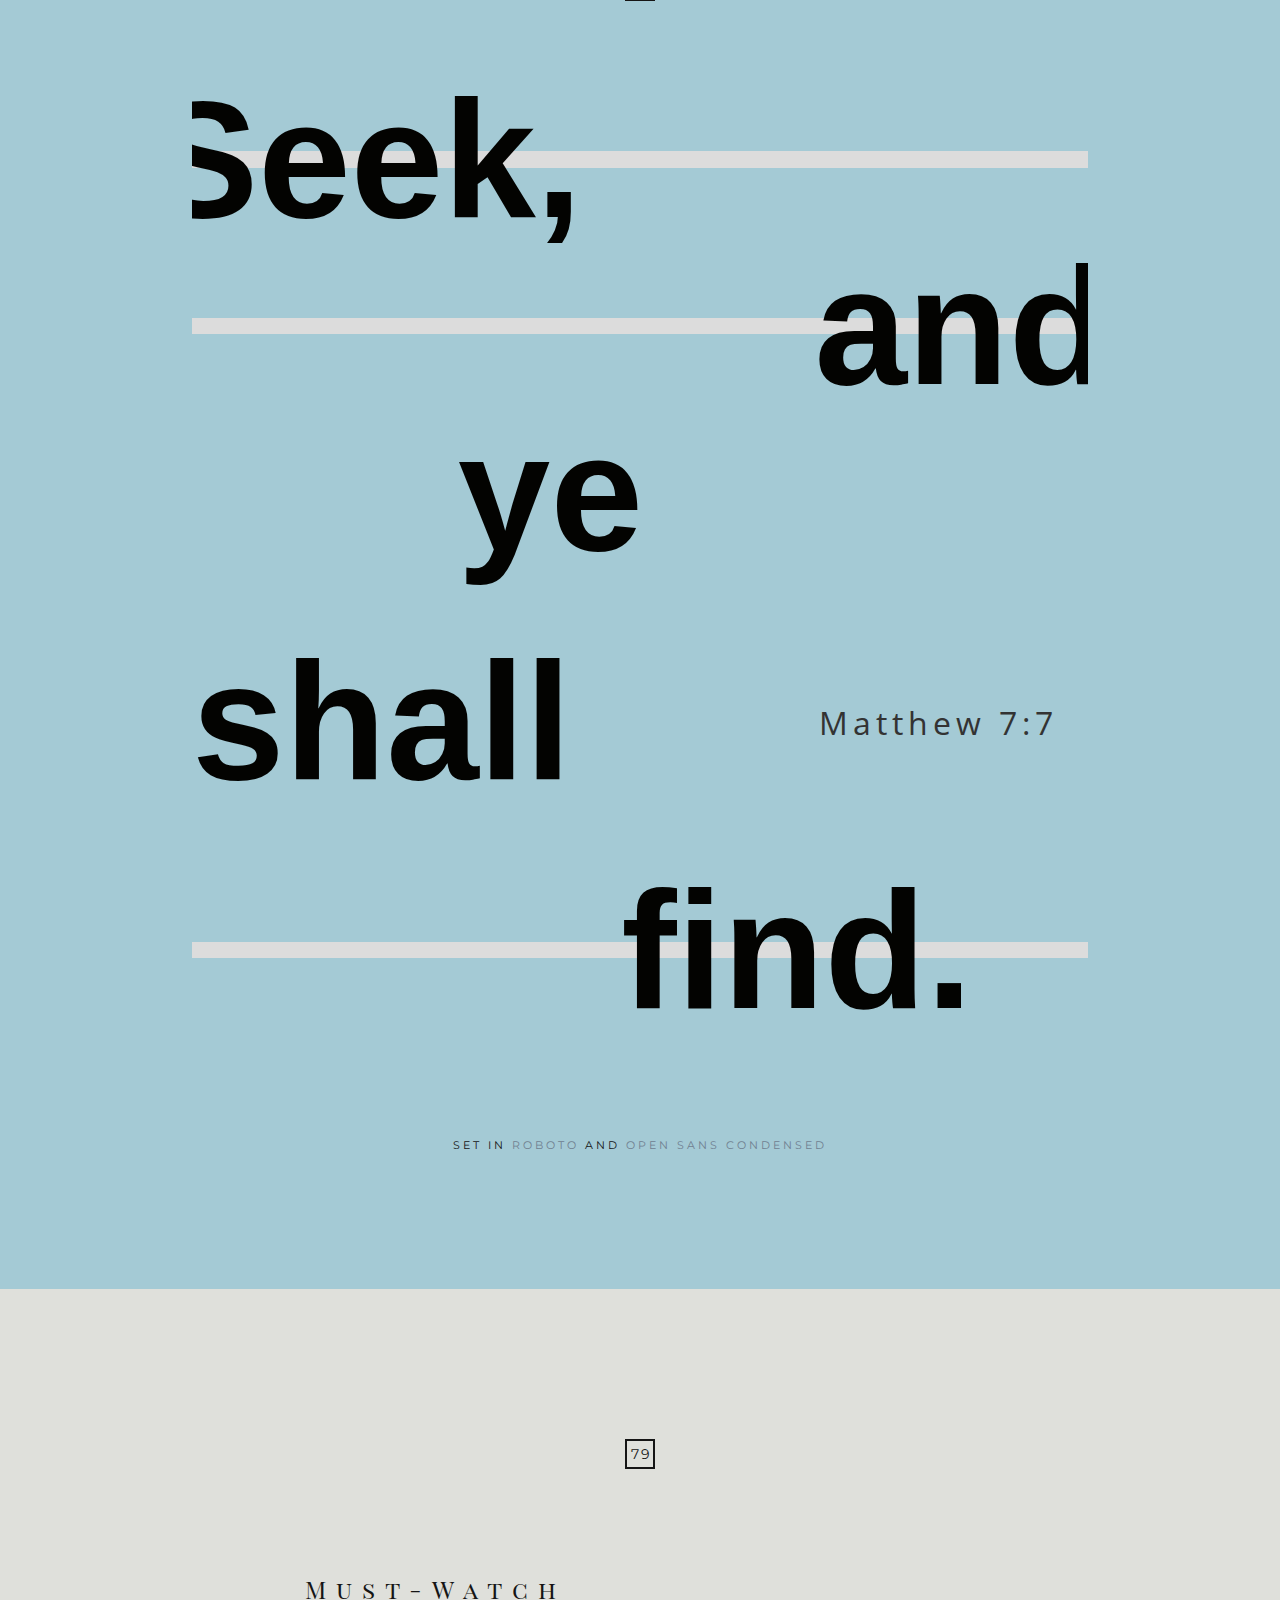
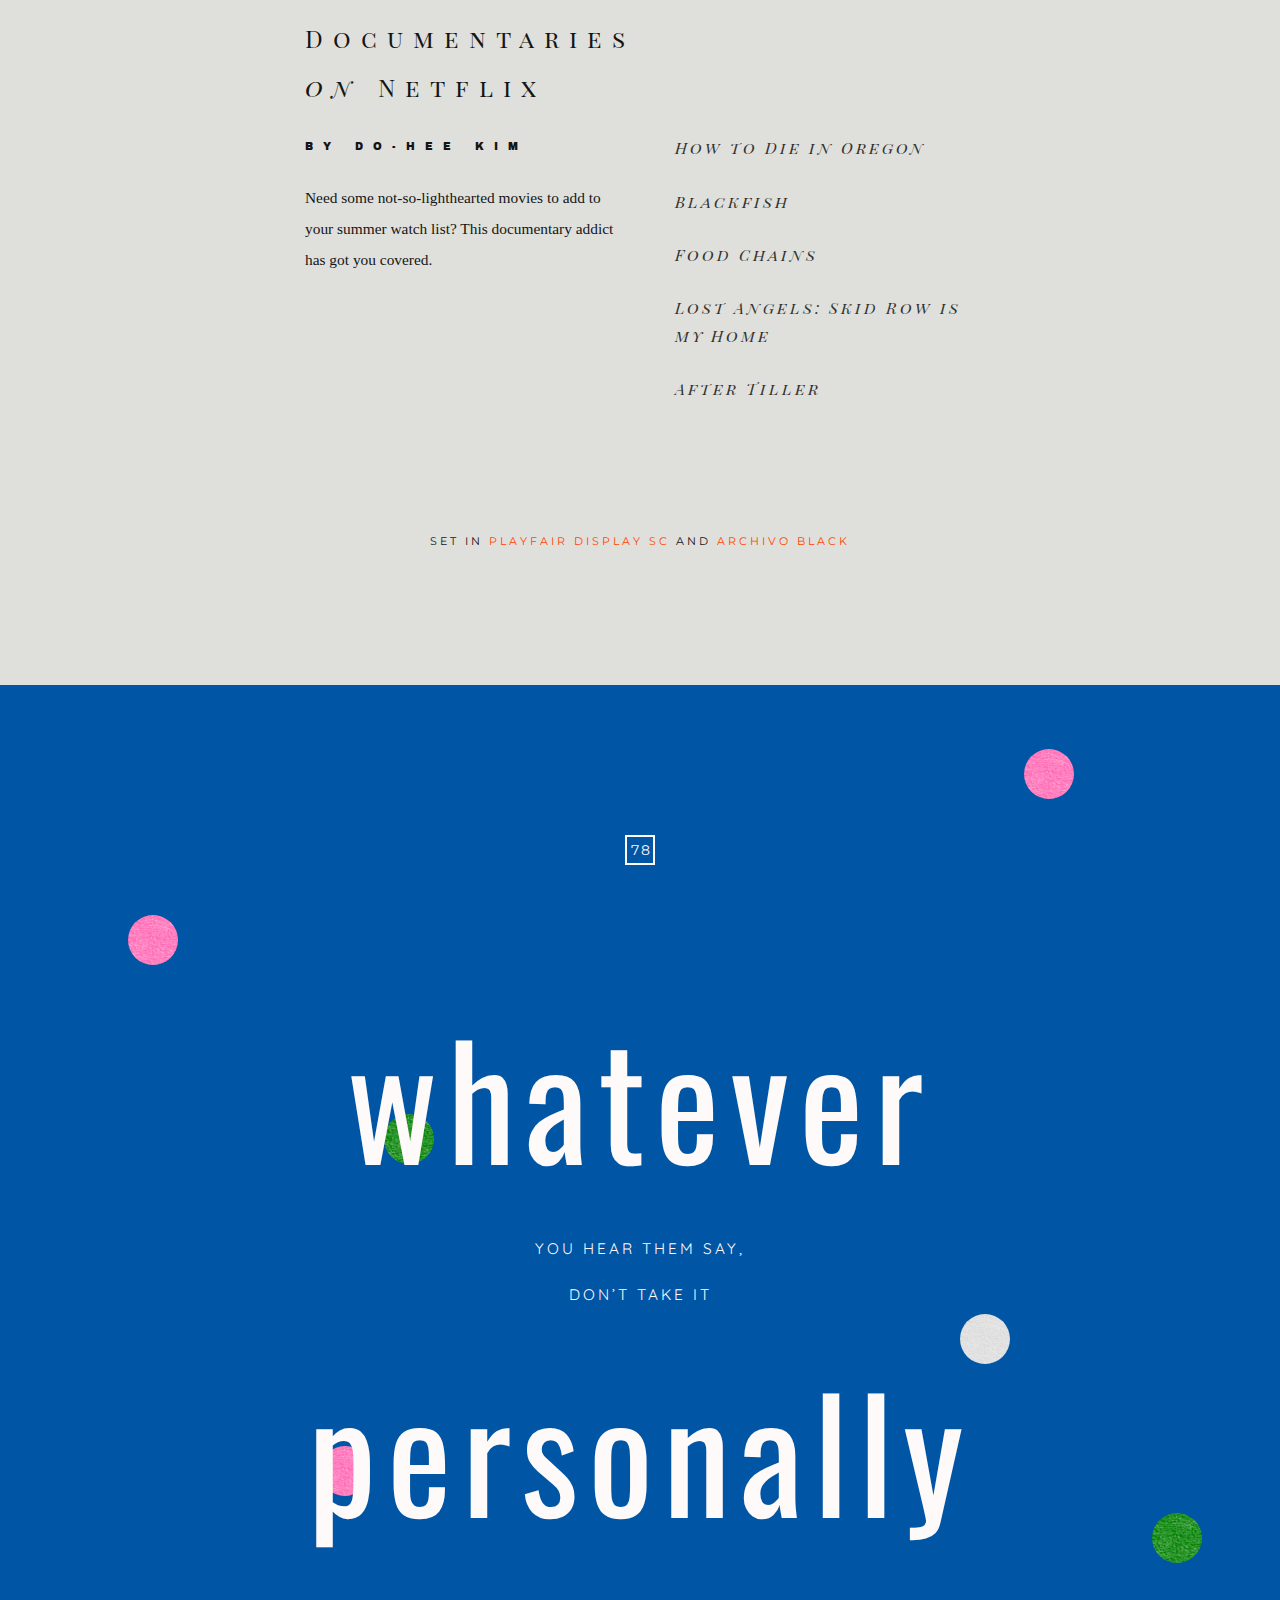
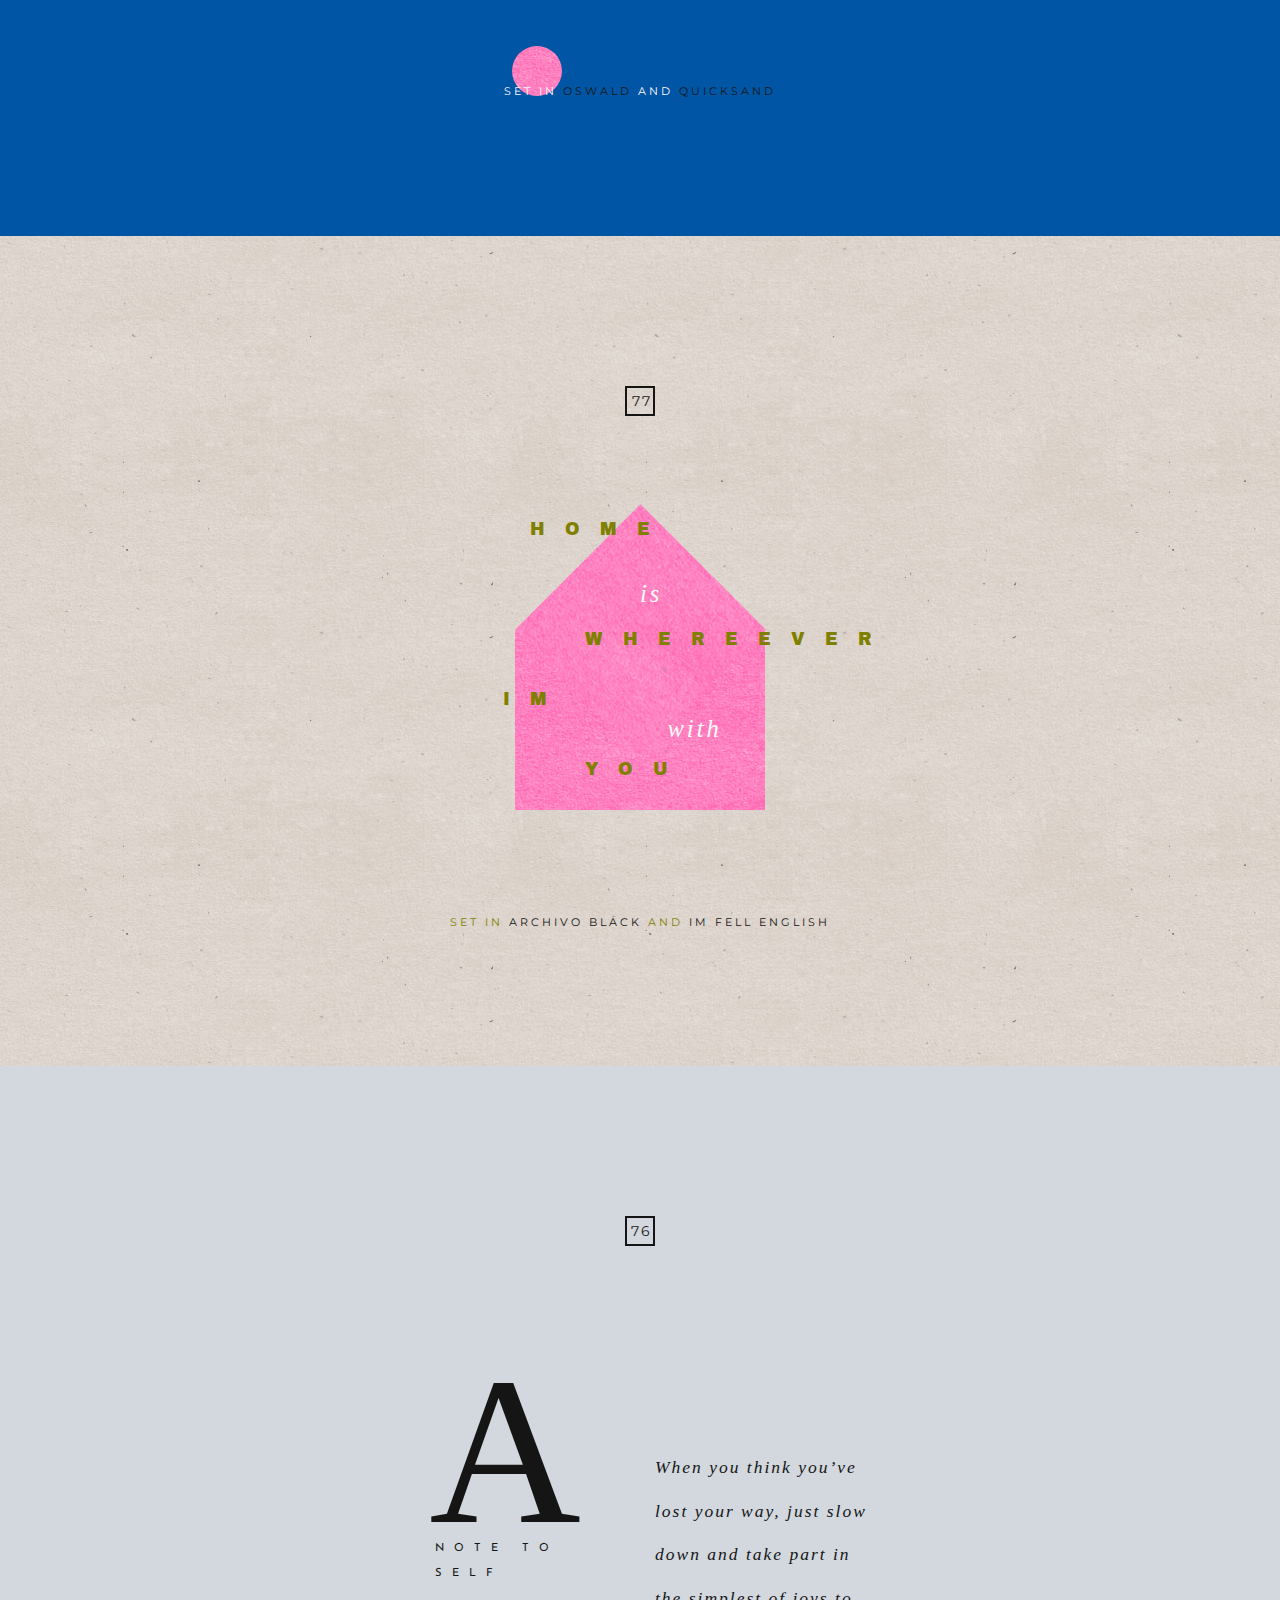
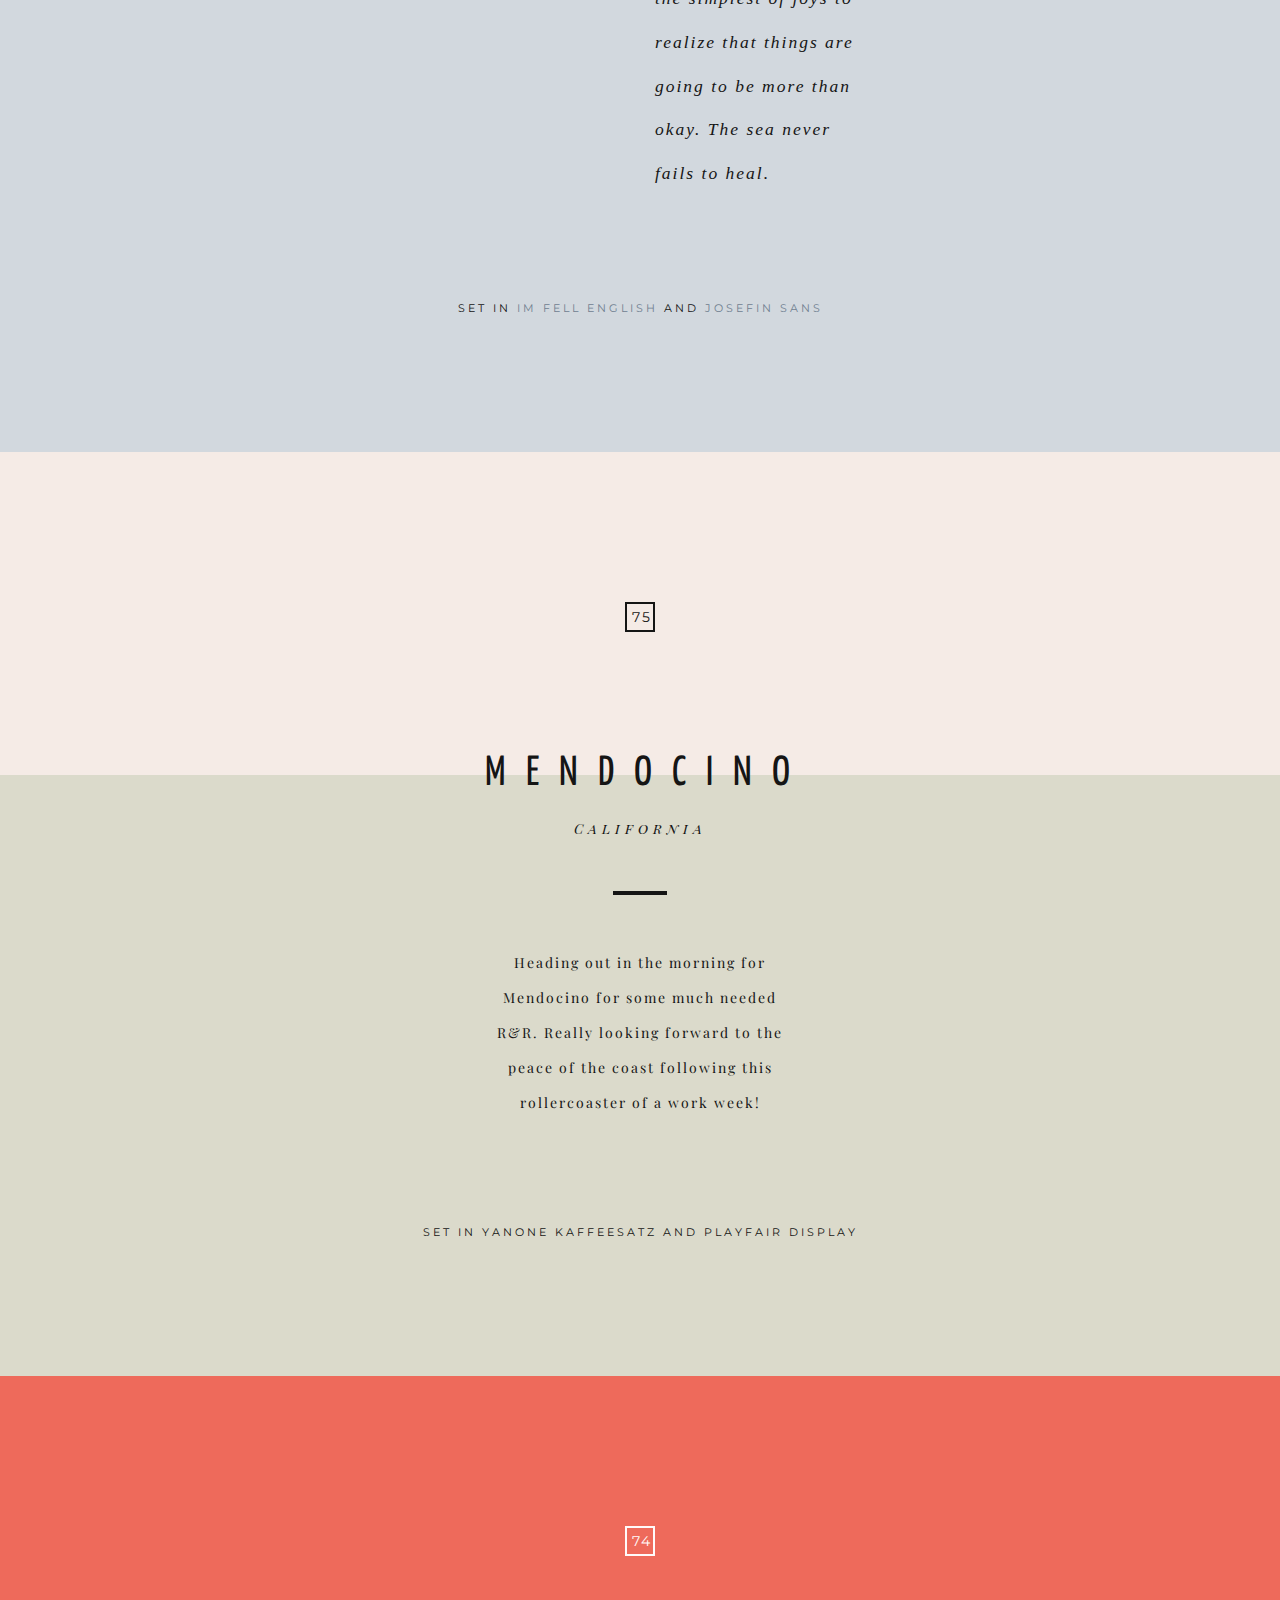
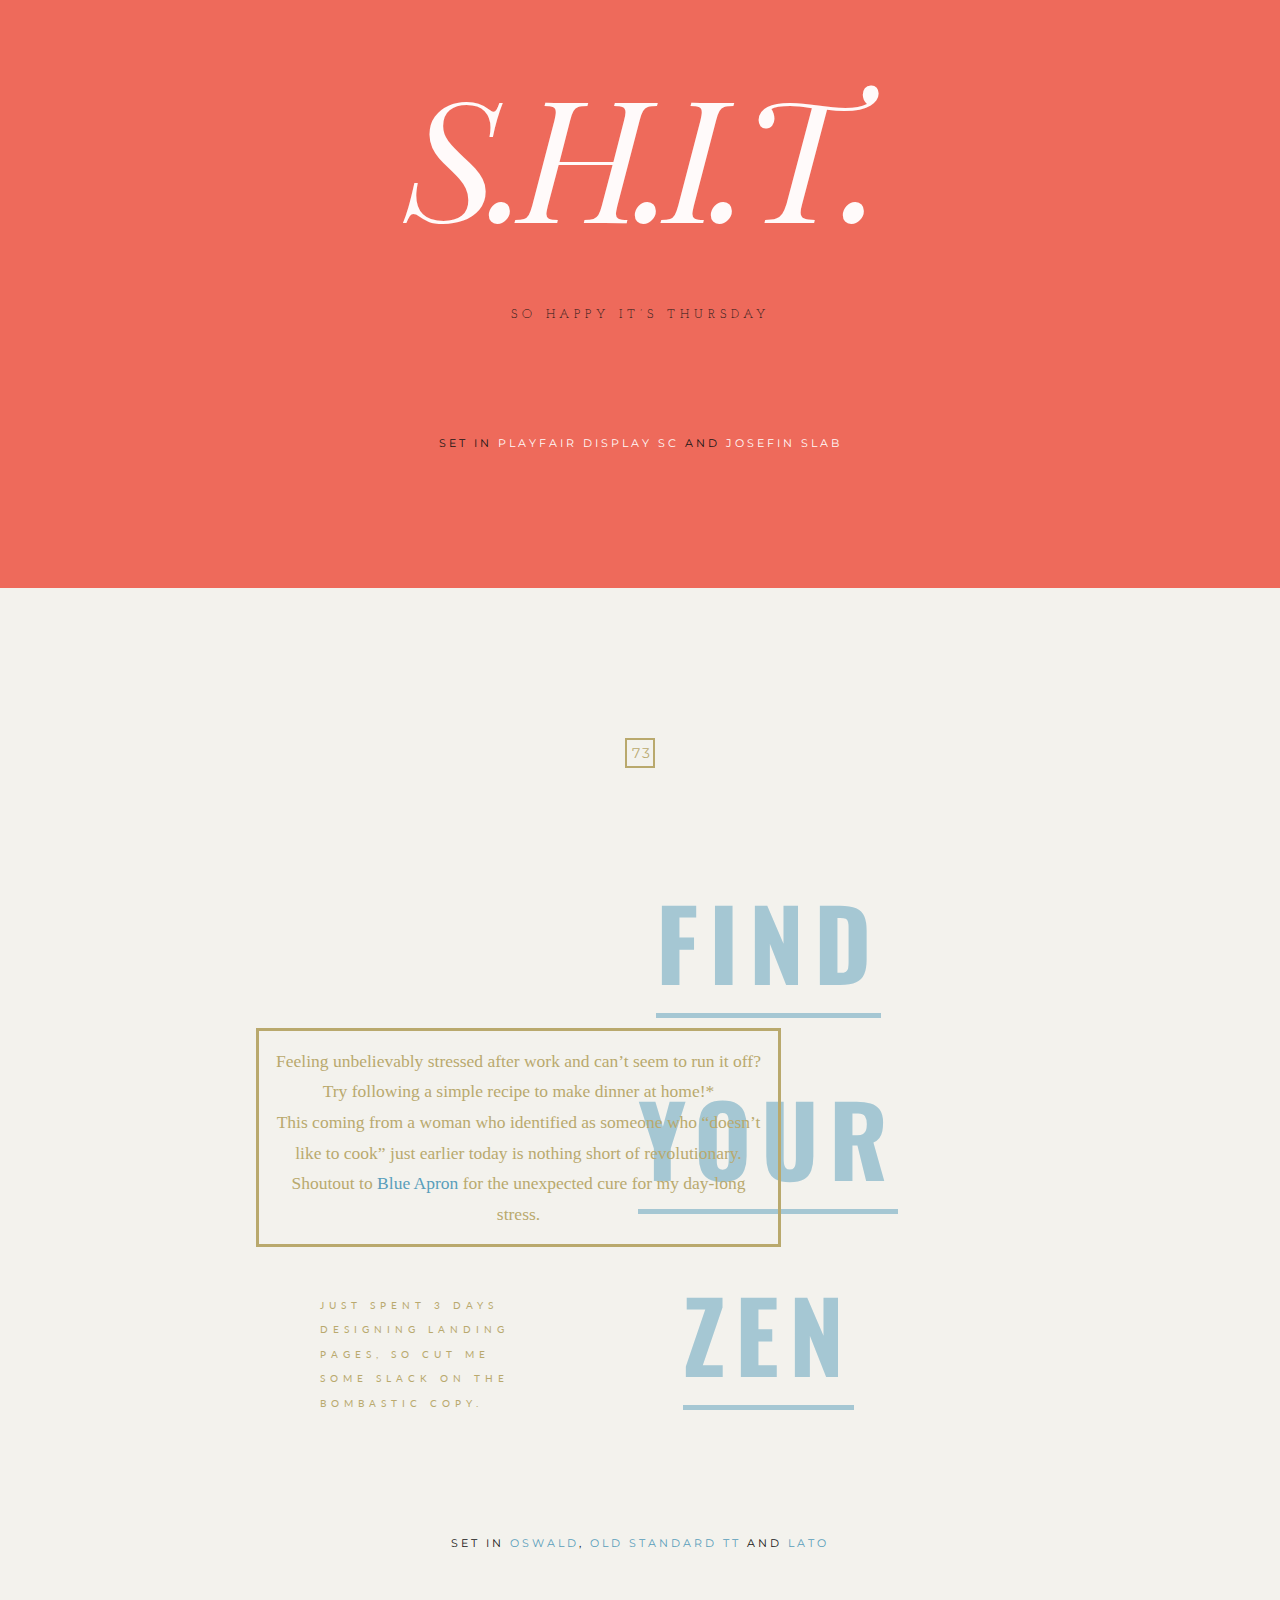
==== commit c00e0639: "Adds content and styles for day 88" ====
--- a/index.html
+++ b/index.html
@@ -153,6 +153,35 @@
 			</div>
 			</nav>
 		</div>
+
+<!--Start Day 88-->
+<div id="eightyeight">
+	<div class="content text-center">
+		<div class="day text-center">
+			88
+		</div>
+
+		<div class="row">
+			<div class="firstfont underrated">Underrated</div>
+			<div class="firstfont hashtags">Hashtags</div>
+			<div class="firstfont underrated">of Instagram</div>
+
+			<div class="hashtagitems">
+				<div class="hidden-xs fa fa-long-arrow-up fontawesome" style="text-align: left; font-size: 6em; color: orangered; width: 150px; margin-left: 0px; margin-bottom: 20px;"></div>
+				<div class="secondfont">#farmerflorist</div>
+				<div class="secondfont">#heritagepork</div>
+				<div class="secondfont">#backyardchickens</div>
+				<div class="secondfont">#handmadesoap</div>
+				<div class="secondfont">#farmtomouth</div>
+			</div>
+		</div>
+
+				<div class="colophon text-uppercase">
+		<p>Set in <a href="http://www.google.com/fonts/specimen/Roboto">Roboto</a> and <a href="http://www.google.com/fonts/specimen/Open+Sans+Condensed">Open Sans Condensed</a></p>
+		</div>
+</div>
+</div>
+<!--End Day 88-->
 
 <!--Start Day 87-->
 <div id="eightyseven">
--- a/stylesheets/styles.css
+++ b/stylesheets/styles.css
@@ -11016,4 +11016,106 @@
 #eightyseven a:hover {
 	text-decoration: none;
 	color: orangered;
+}
+
+/*--------Day 88-----*/
+
+#eightyeight .content {
+	background-color: #FAF6F2;
+	padding: 15rem 0 12rem 0;
+}
+
+#eightyeight .row {
+	position: relative;
+	margin-left: auto;
+	margin-right: auto;
+	overflow: visible;
+	margin-bottom: 100px;
+	margin-top: 100px;
+	width: 60%;
+}
+
+#eightyeight .firstfont {
+	font-family: 'Roboto', sans-serif;
+	font-weight: bold;
+	letter-spacing: 3px;
+	font-size: 9vw;
+	line-height: .75em;
+	padding-bottom: 75px;
+	color: #cbdbd0;
+	opacity: .75;
+}
+
+#eightyeight .underrated {
+	text-align: left;
+}
+
+#eightyeight .hashtags {
+	text-align: right;
+}
+
+#eightyeight .secondfont {
+	font-family: 'open sans condensed', sans-serif;
+	font-size: 1.75em;
+	line-height: 2em;
+	text-align: left;
+	letter-spacing: 5px;
+	color: #151515;
+	width: 320px;
+}
+
+#eightyeight .hashtagitems {
+position: absolute;
+left: 0%;
+top: 25%;
+}
+
+@media only screen and (max-width : 768px) {
+
+	#eightyeight .row {
+	width: 85%;
+}
+
+#eightyeight .firstfont {
+	font-size: 12vw;
+}
+
+#eightyeight .secondfont {
+	font-family: 'open sans condensed', sans-serif;
+	font-size: 1.5em;
+	text-align: center;
+	width: auto;
+}
+
+#eightyeight .hashtagitems {
+position: absolute;
+left: 0px;
+right: 0px;
+top: 8%;
+}
+
+}
+
+/*-----End Media Query------*/
+
+#eightyeight .colophon {
+	font-family: Montserrat, sans-serif;
+	color: #151515;
+	font-size: .75em;
+	line-height: 2.5em;
+	margin: 10rem 0 0 0;
+		padding: 0 5rem 0 5rem;
+	letter-spacing: 3px;
+	text-align: center;
+	position: relative;
+	z-index: 2;
+}
+
+#eightyeight a {
+	color: orangered;
+}
+
+#eightyeight a:hover {
+	text-decoration: none;
+	color: #151515;
 }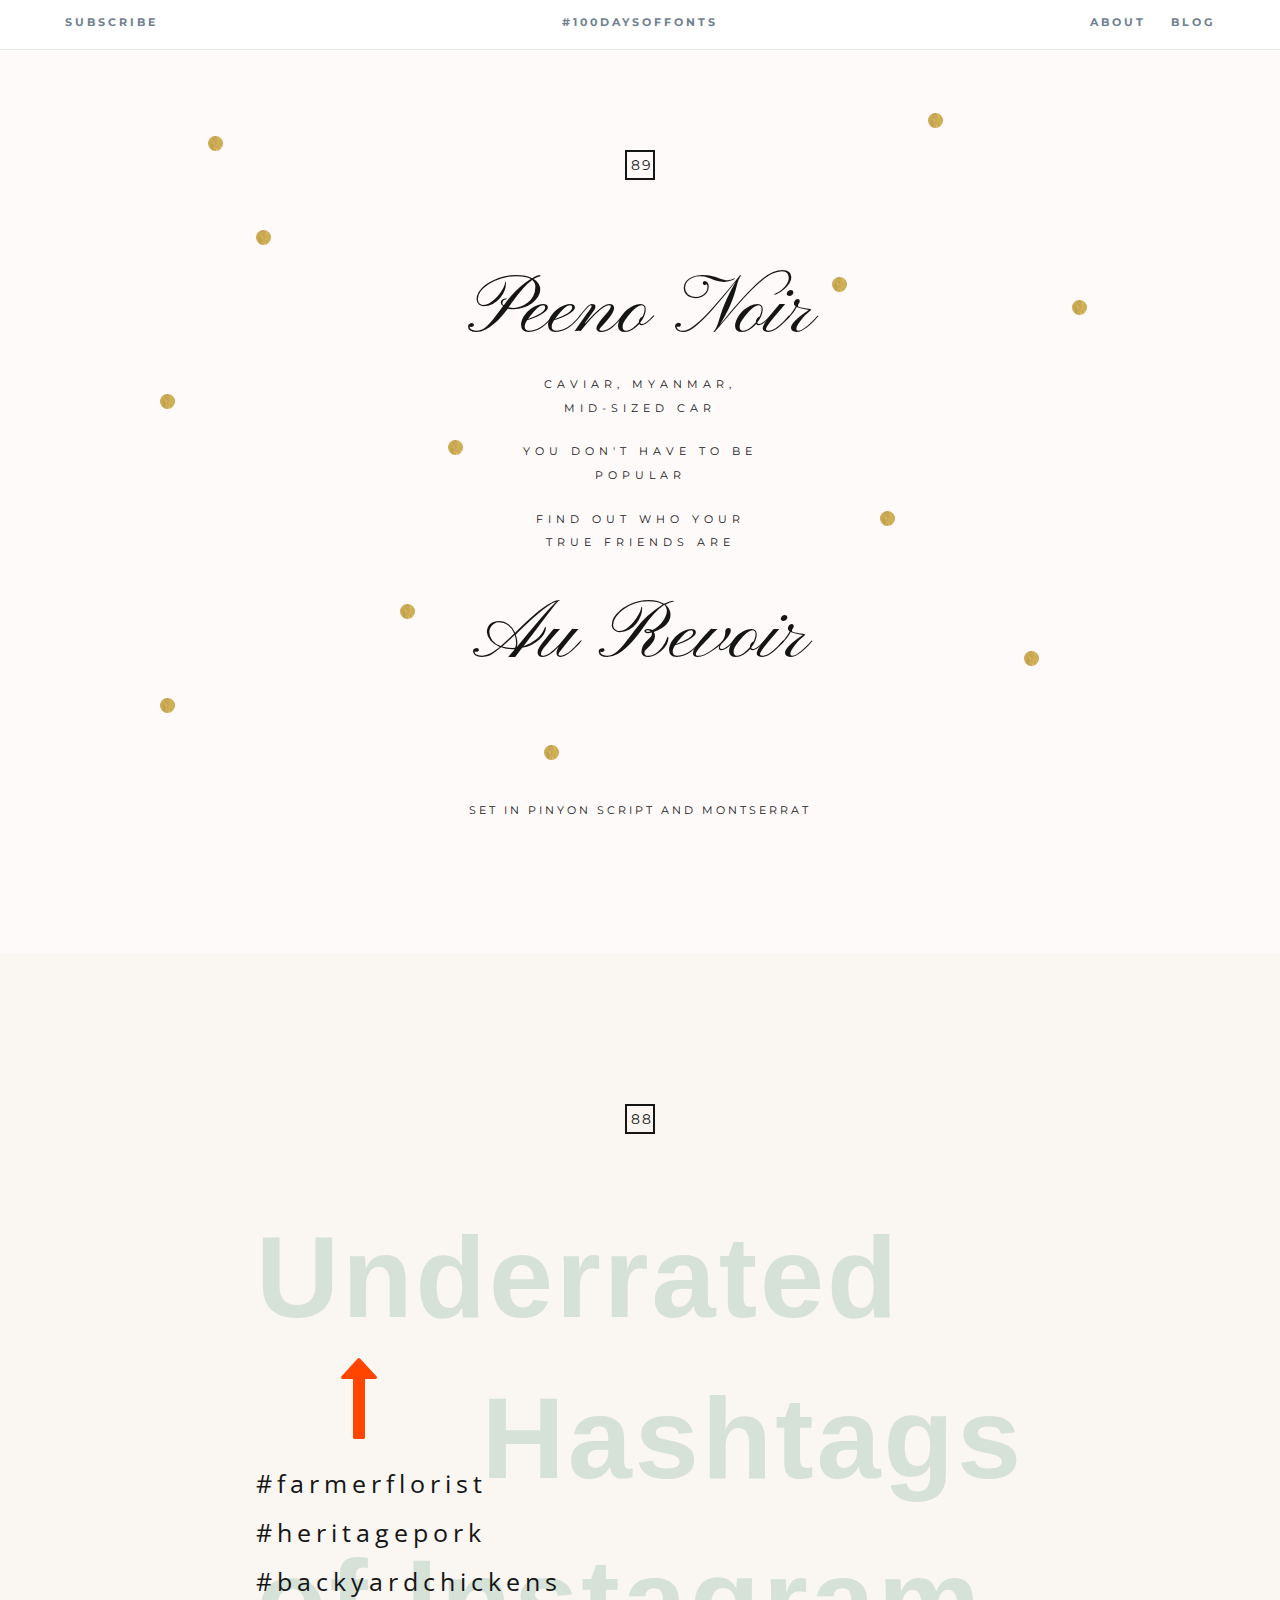
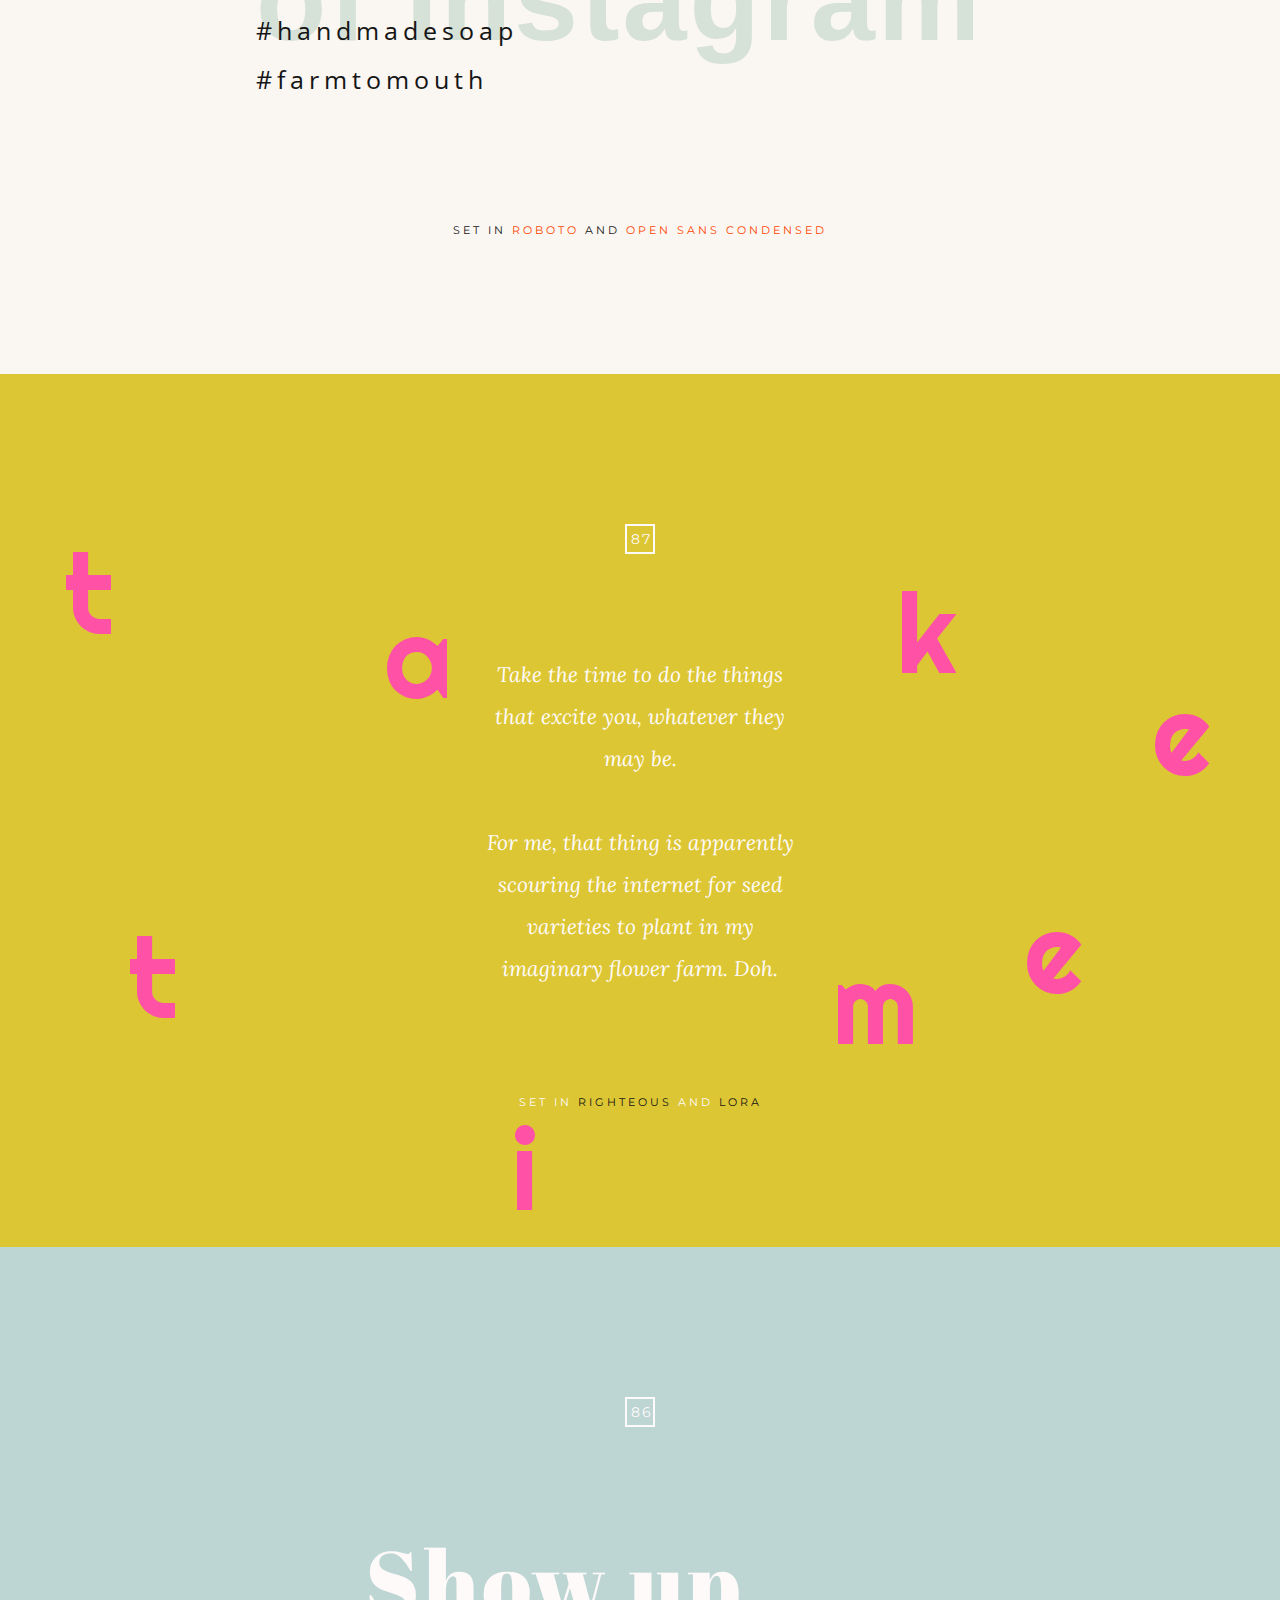
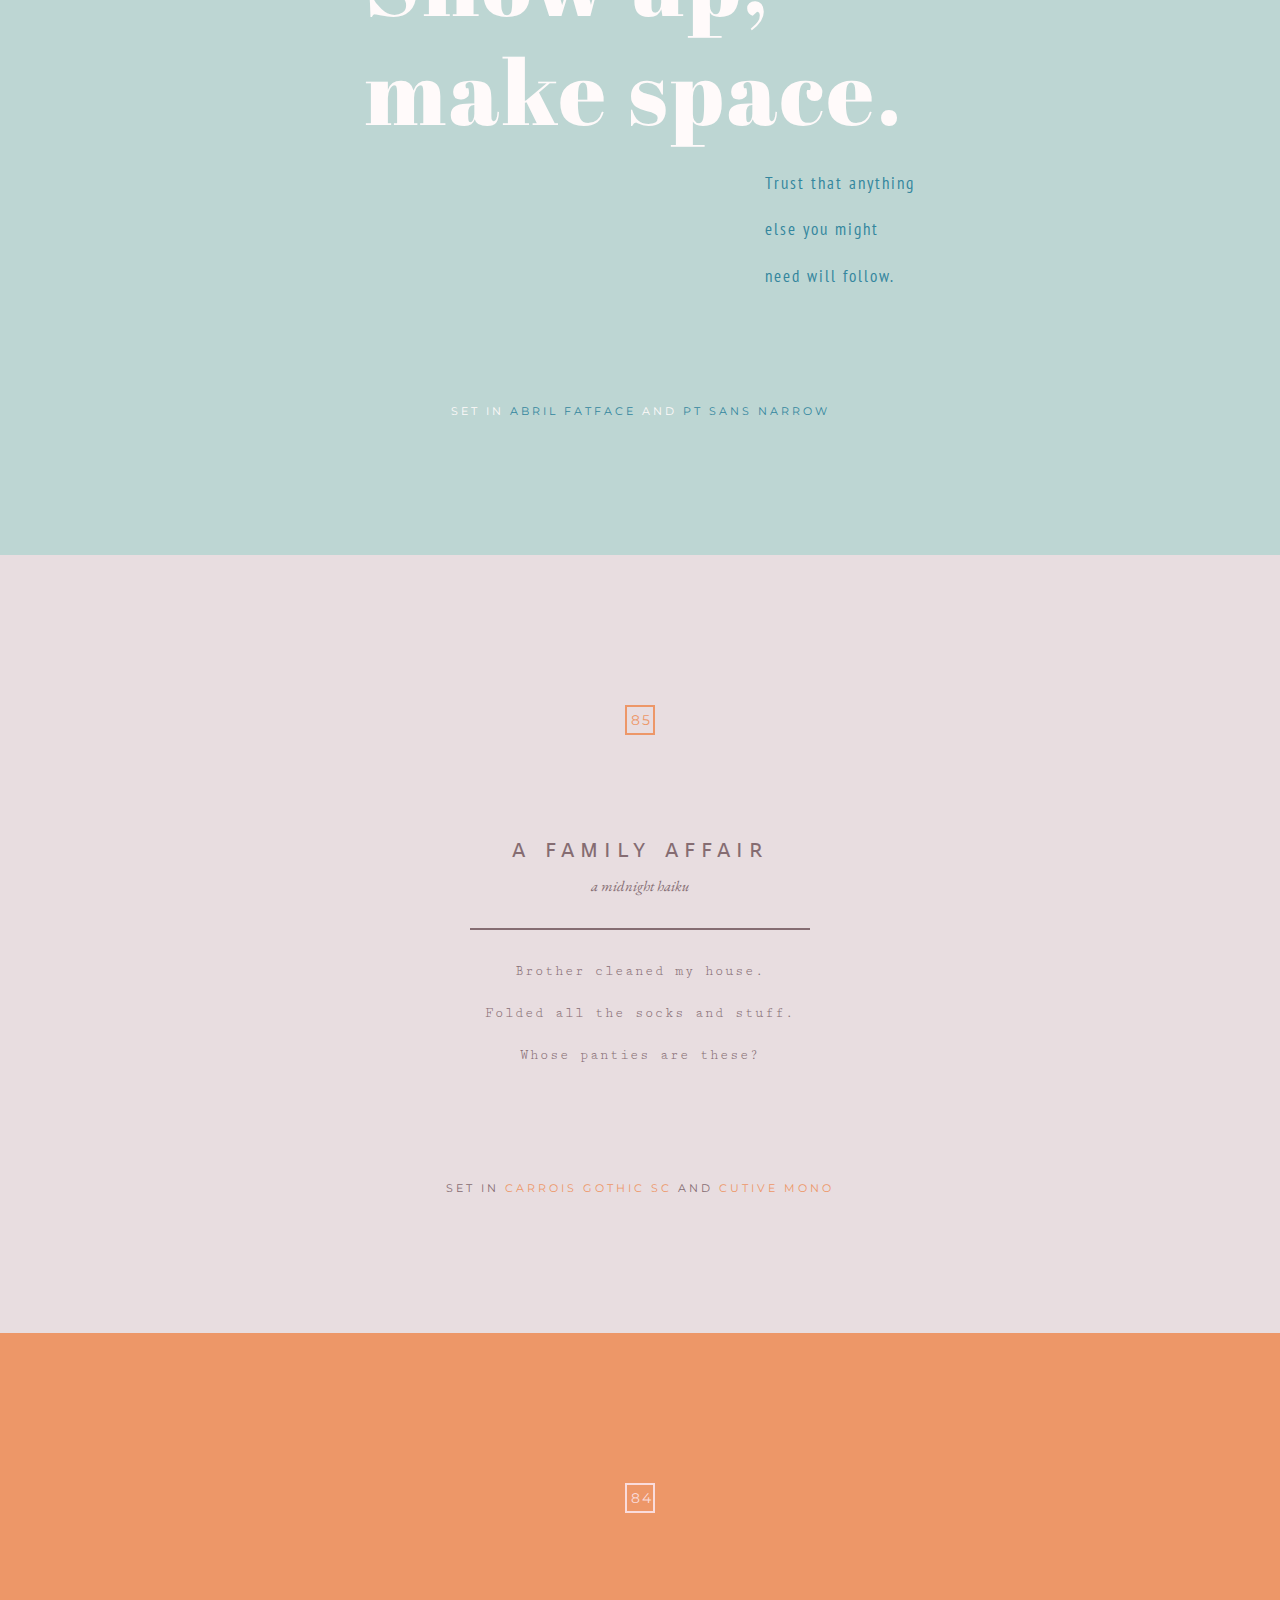
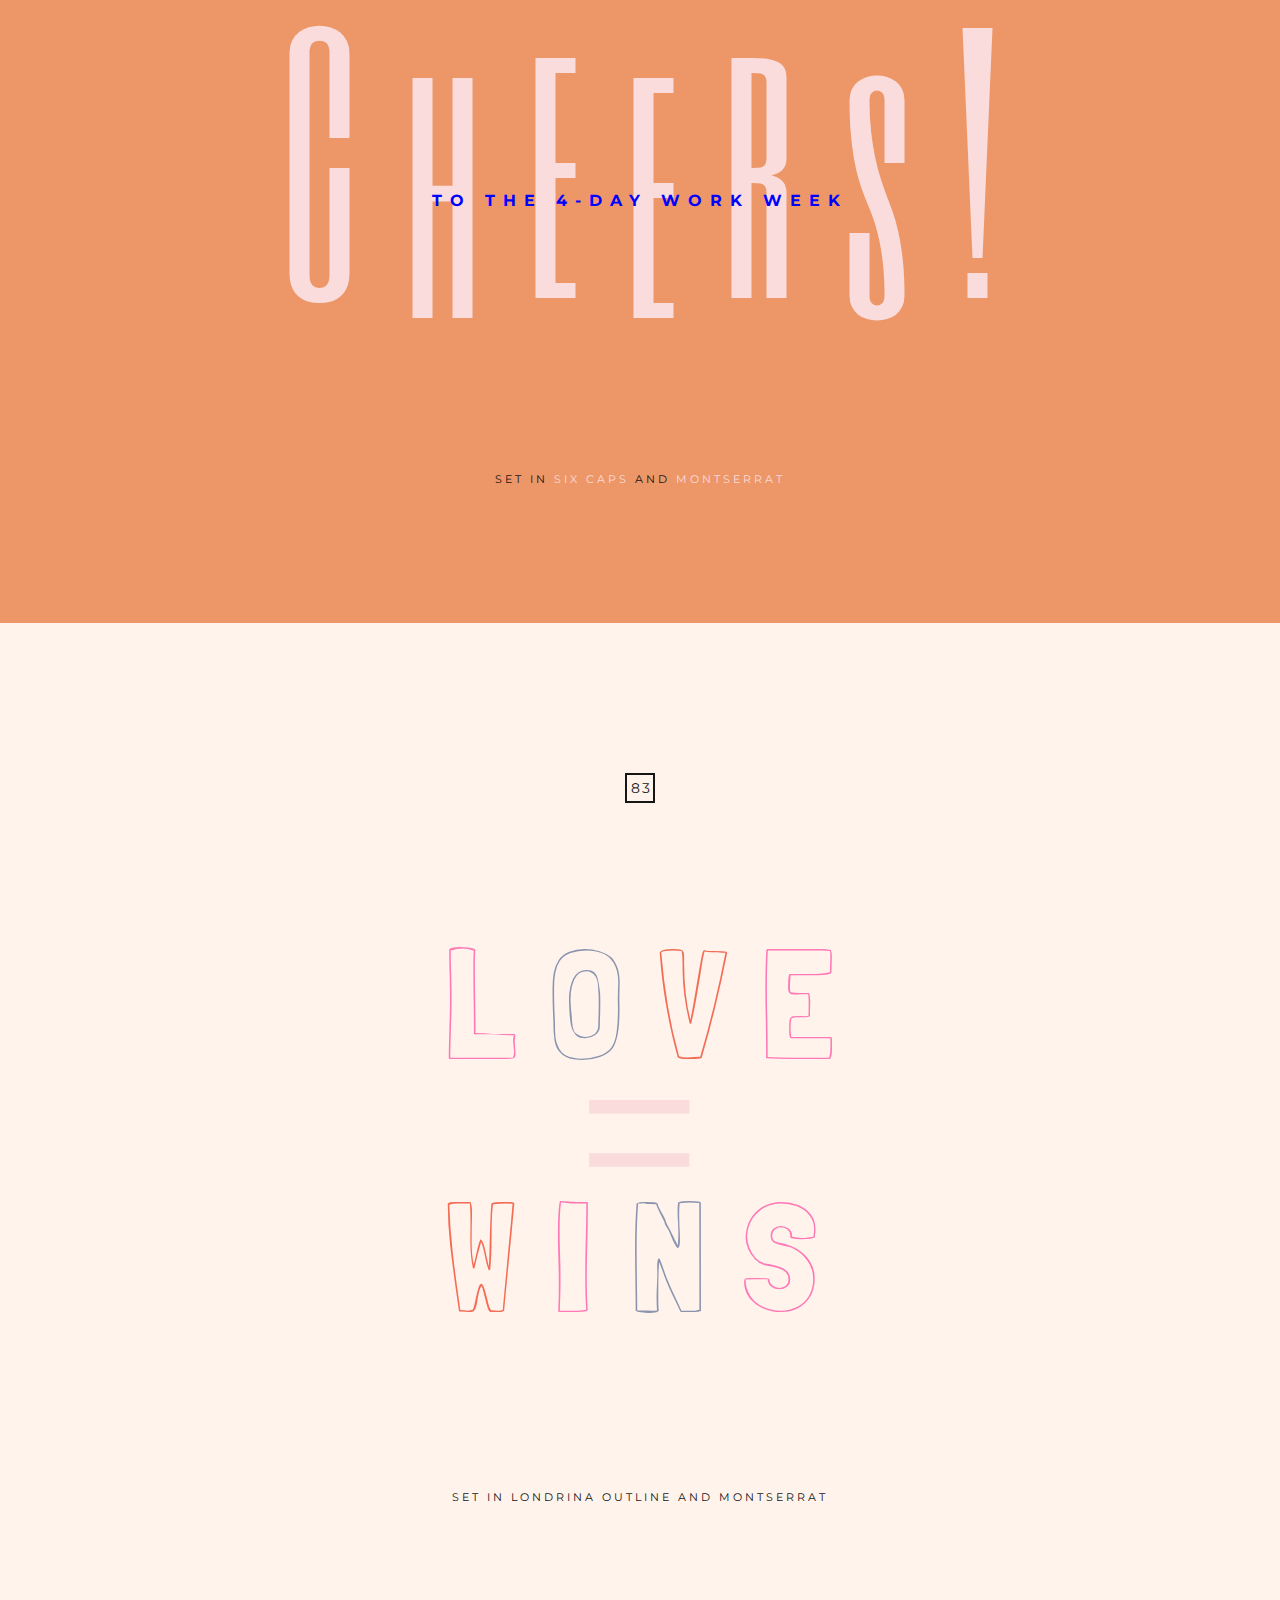
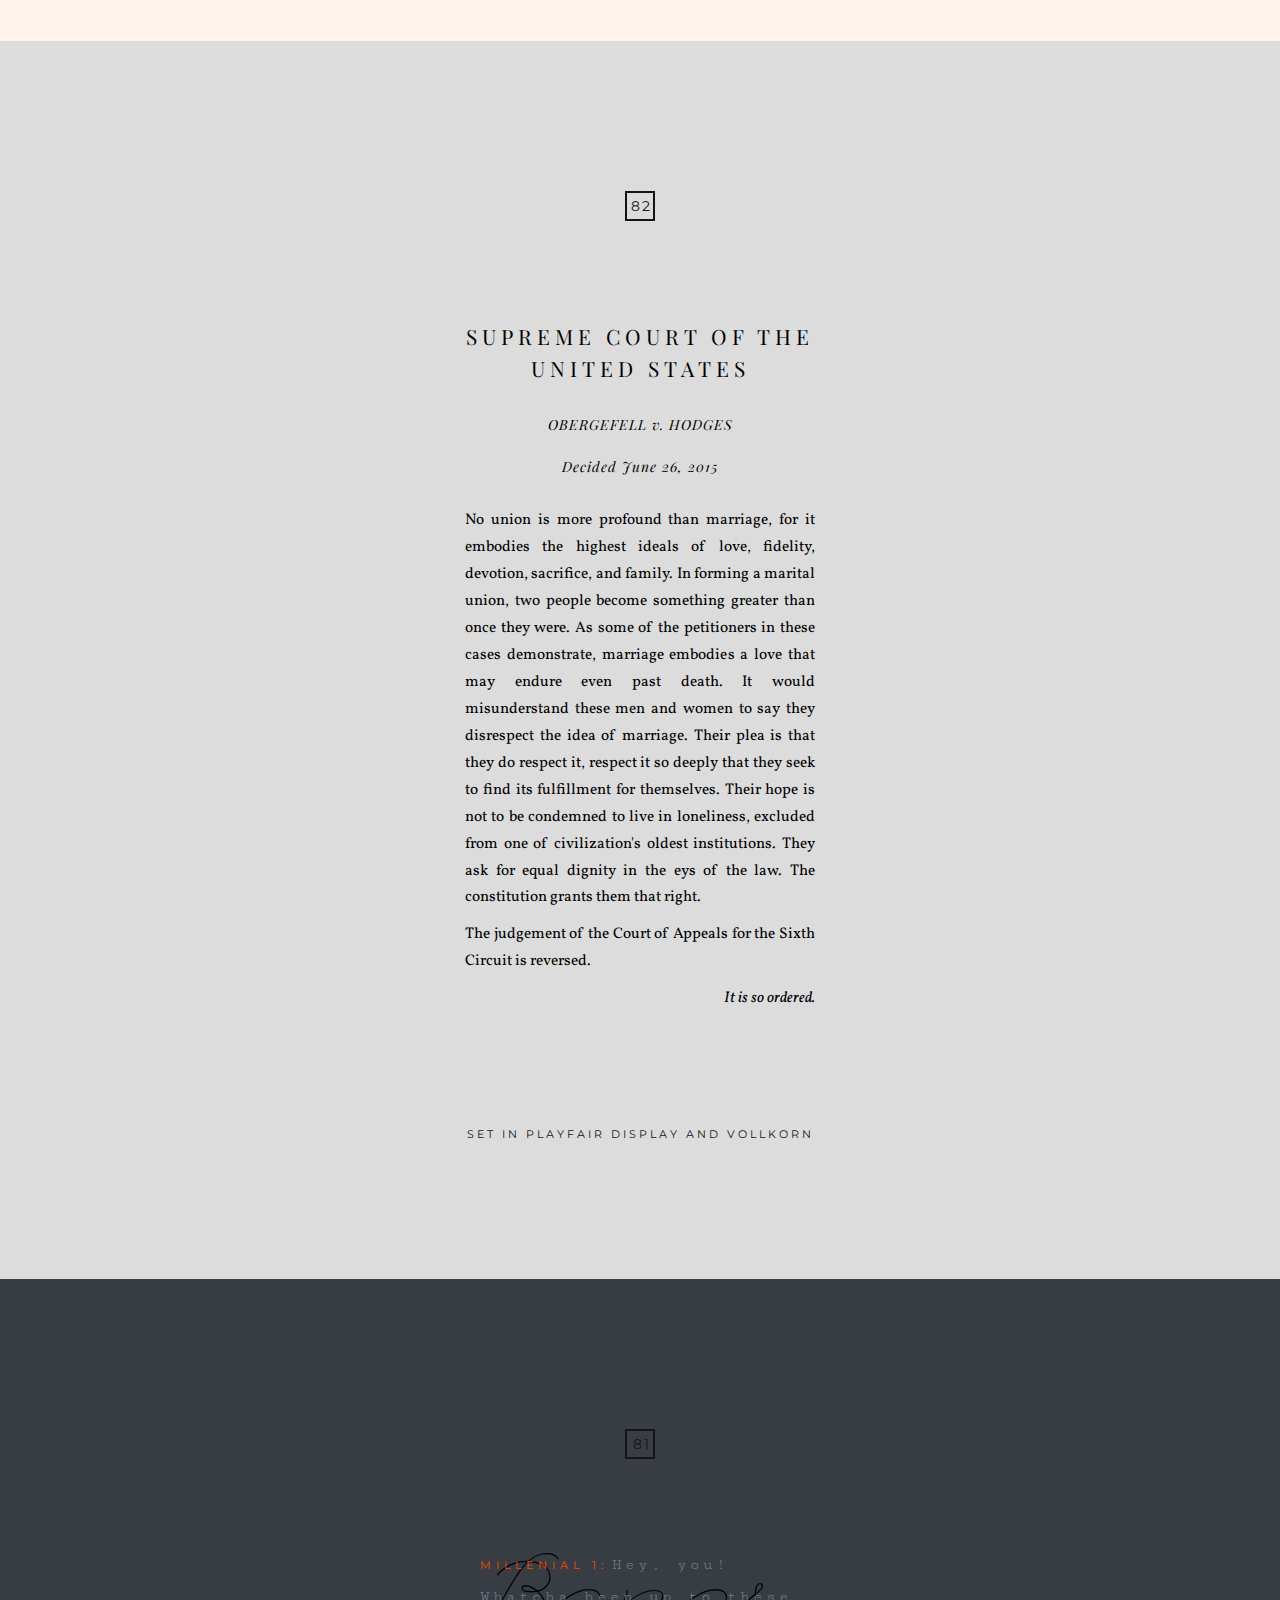
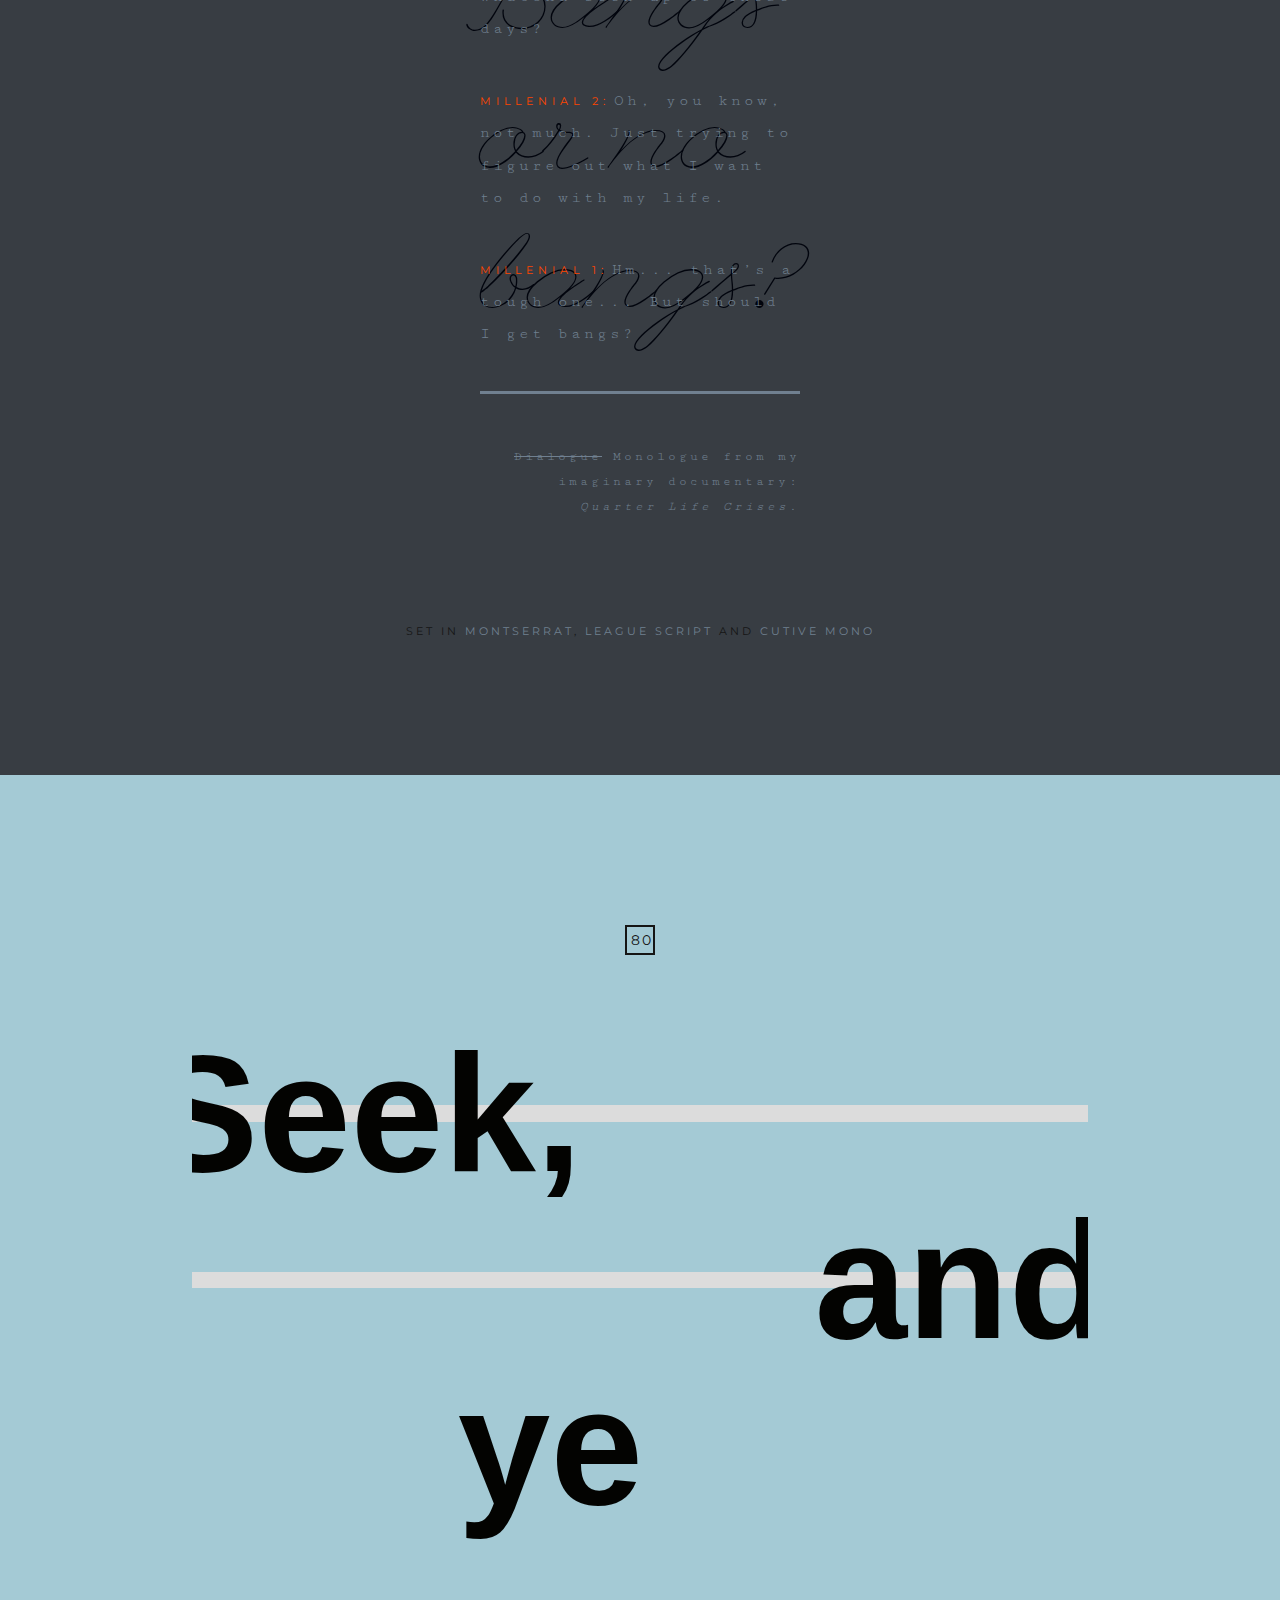
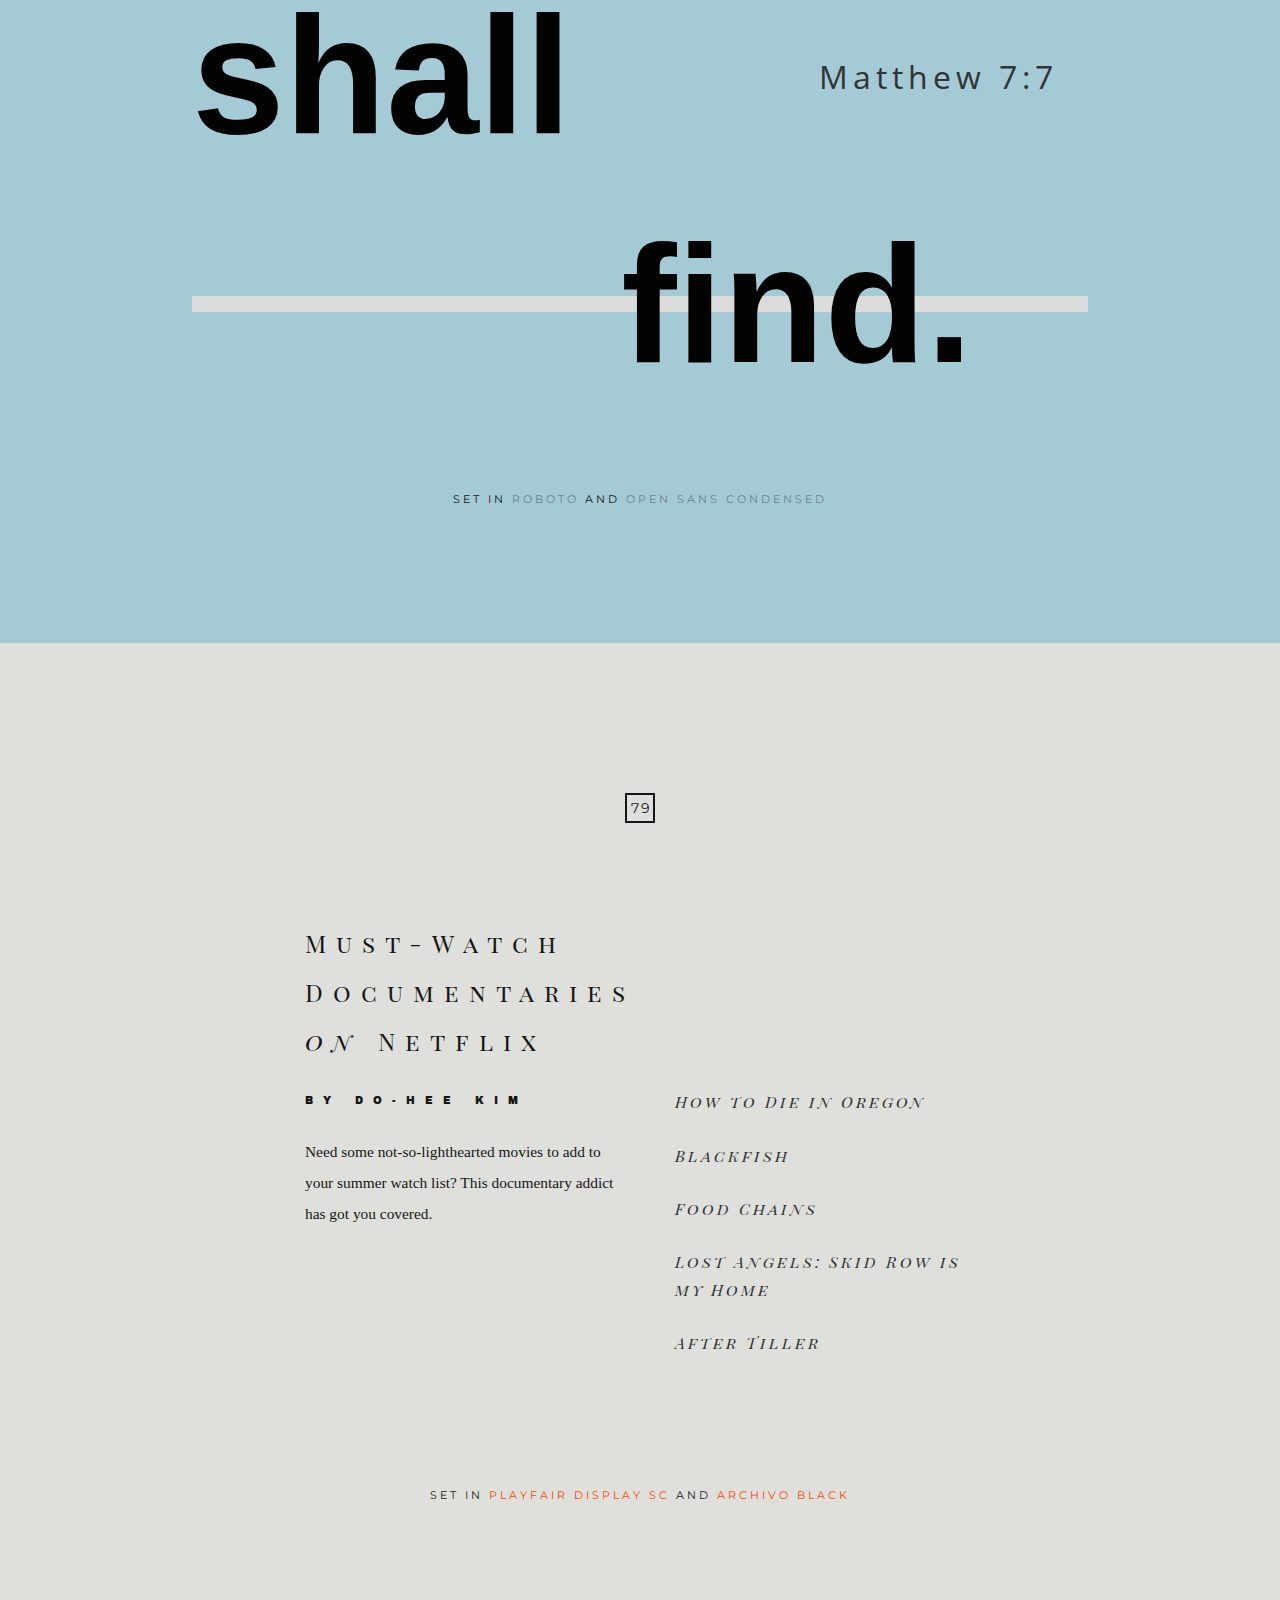
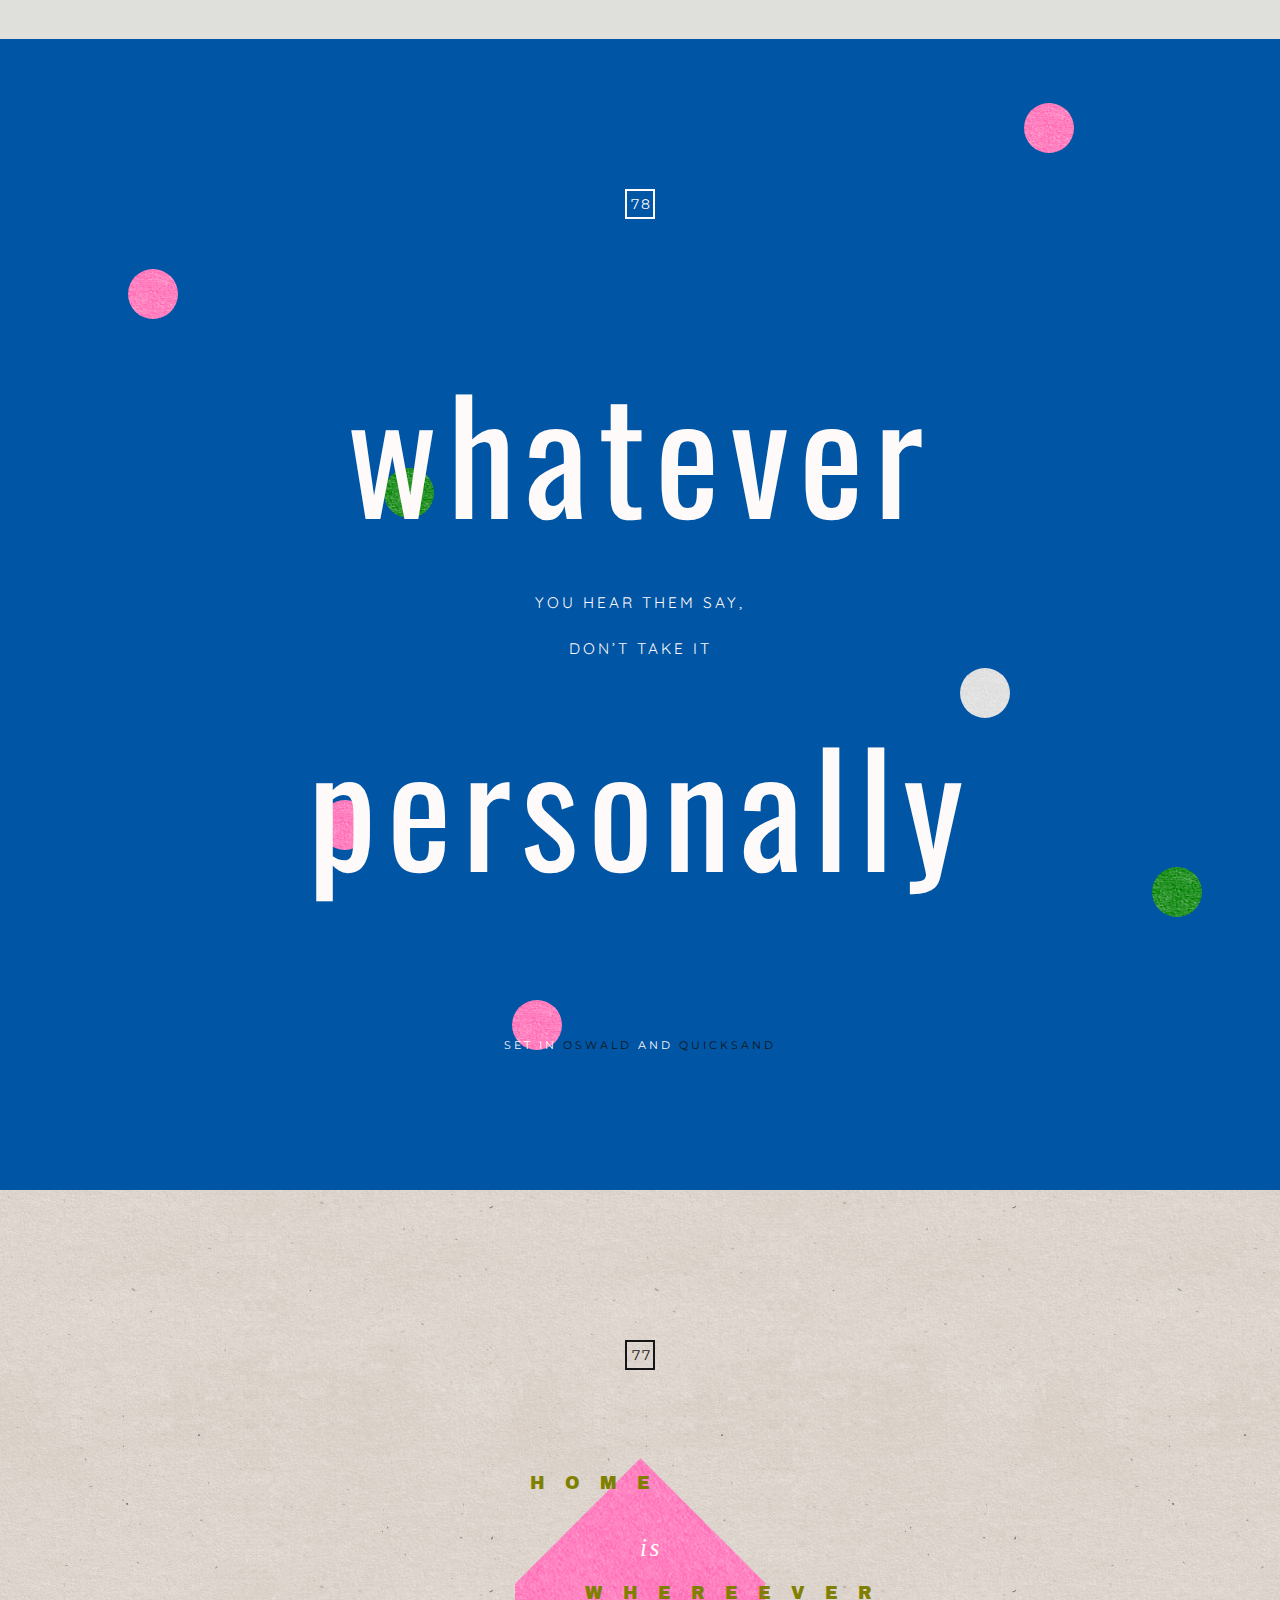
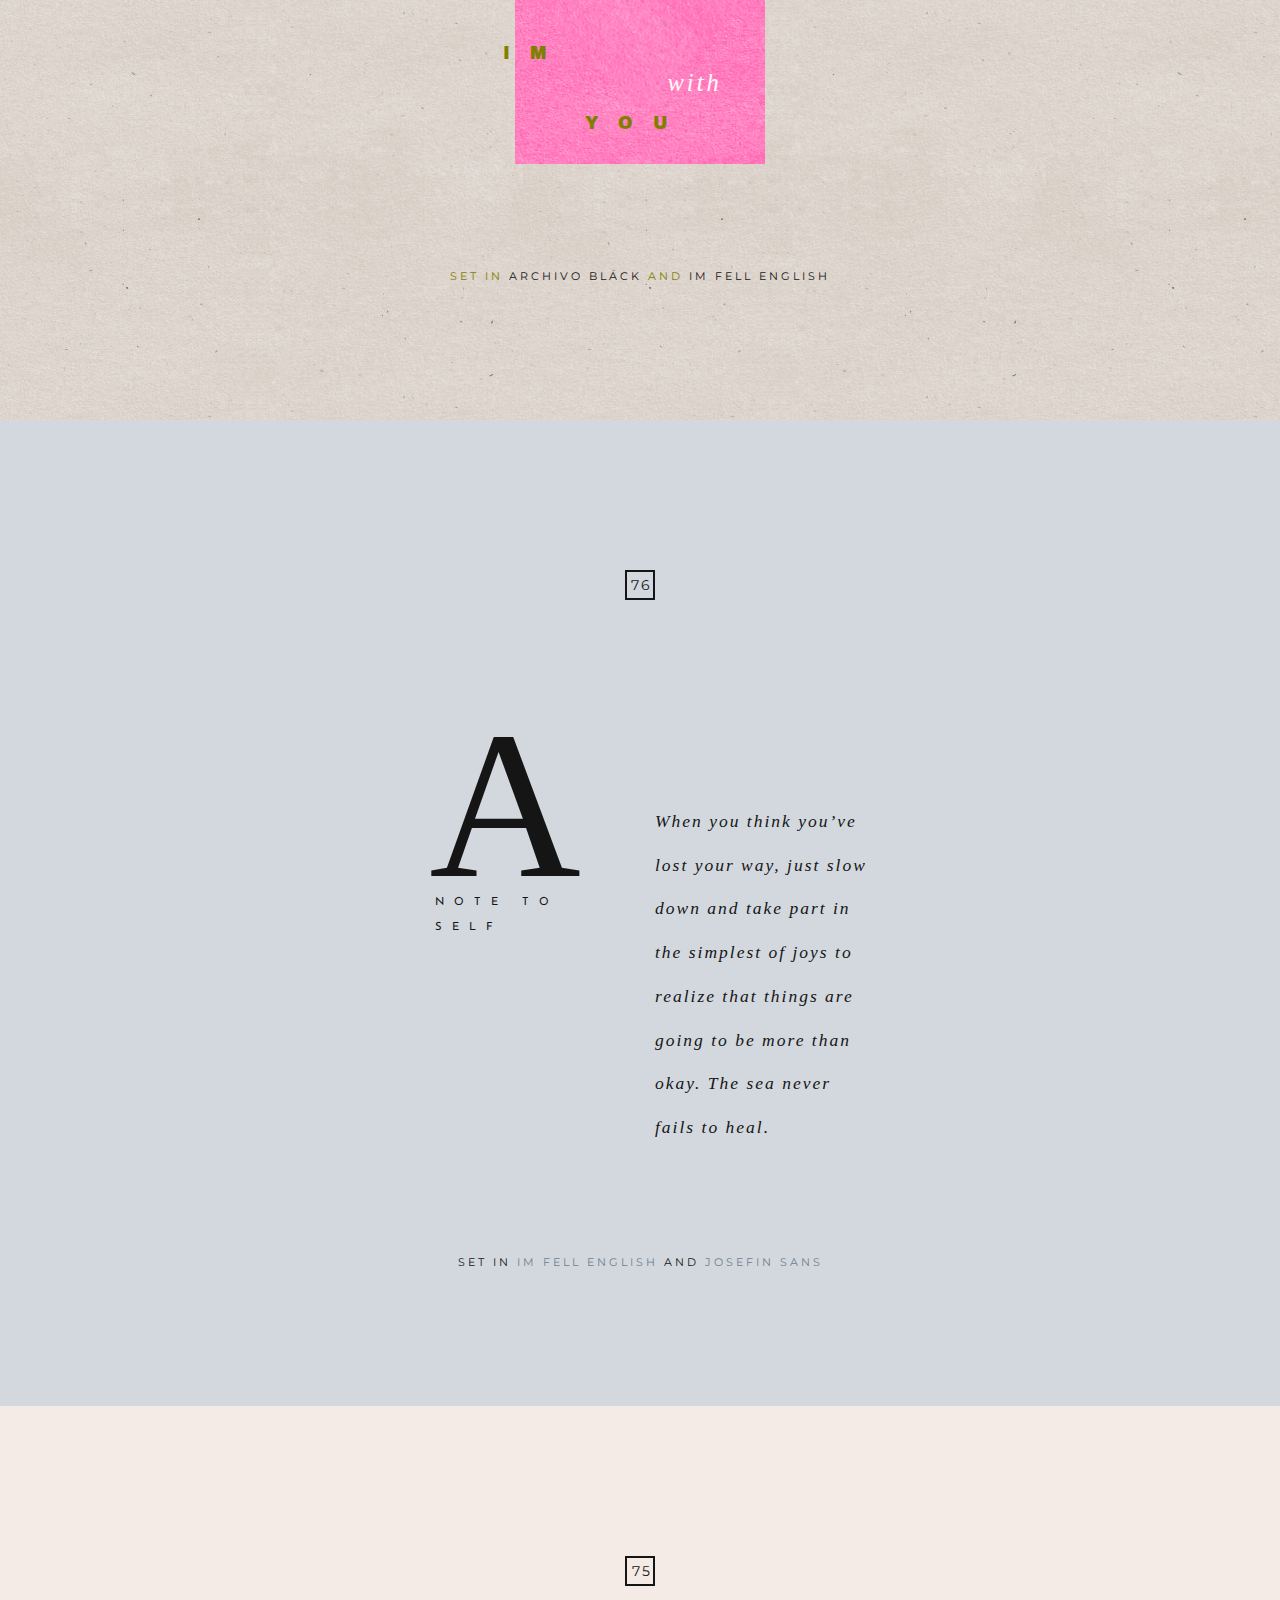
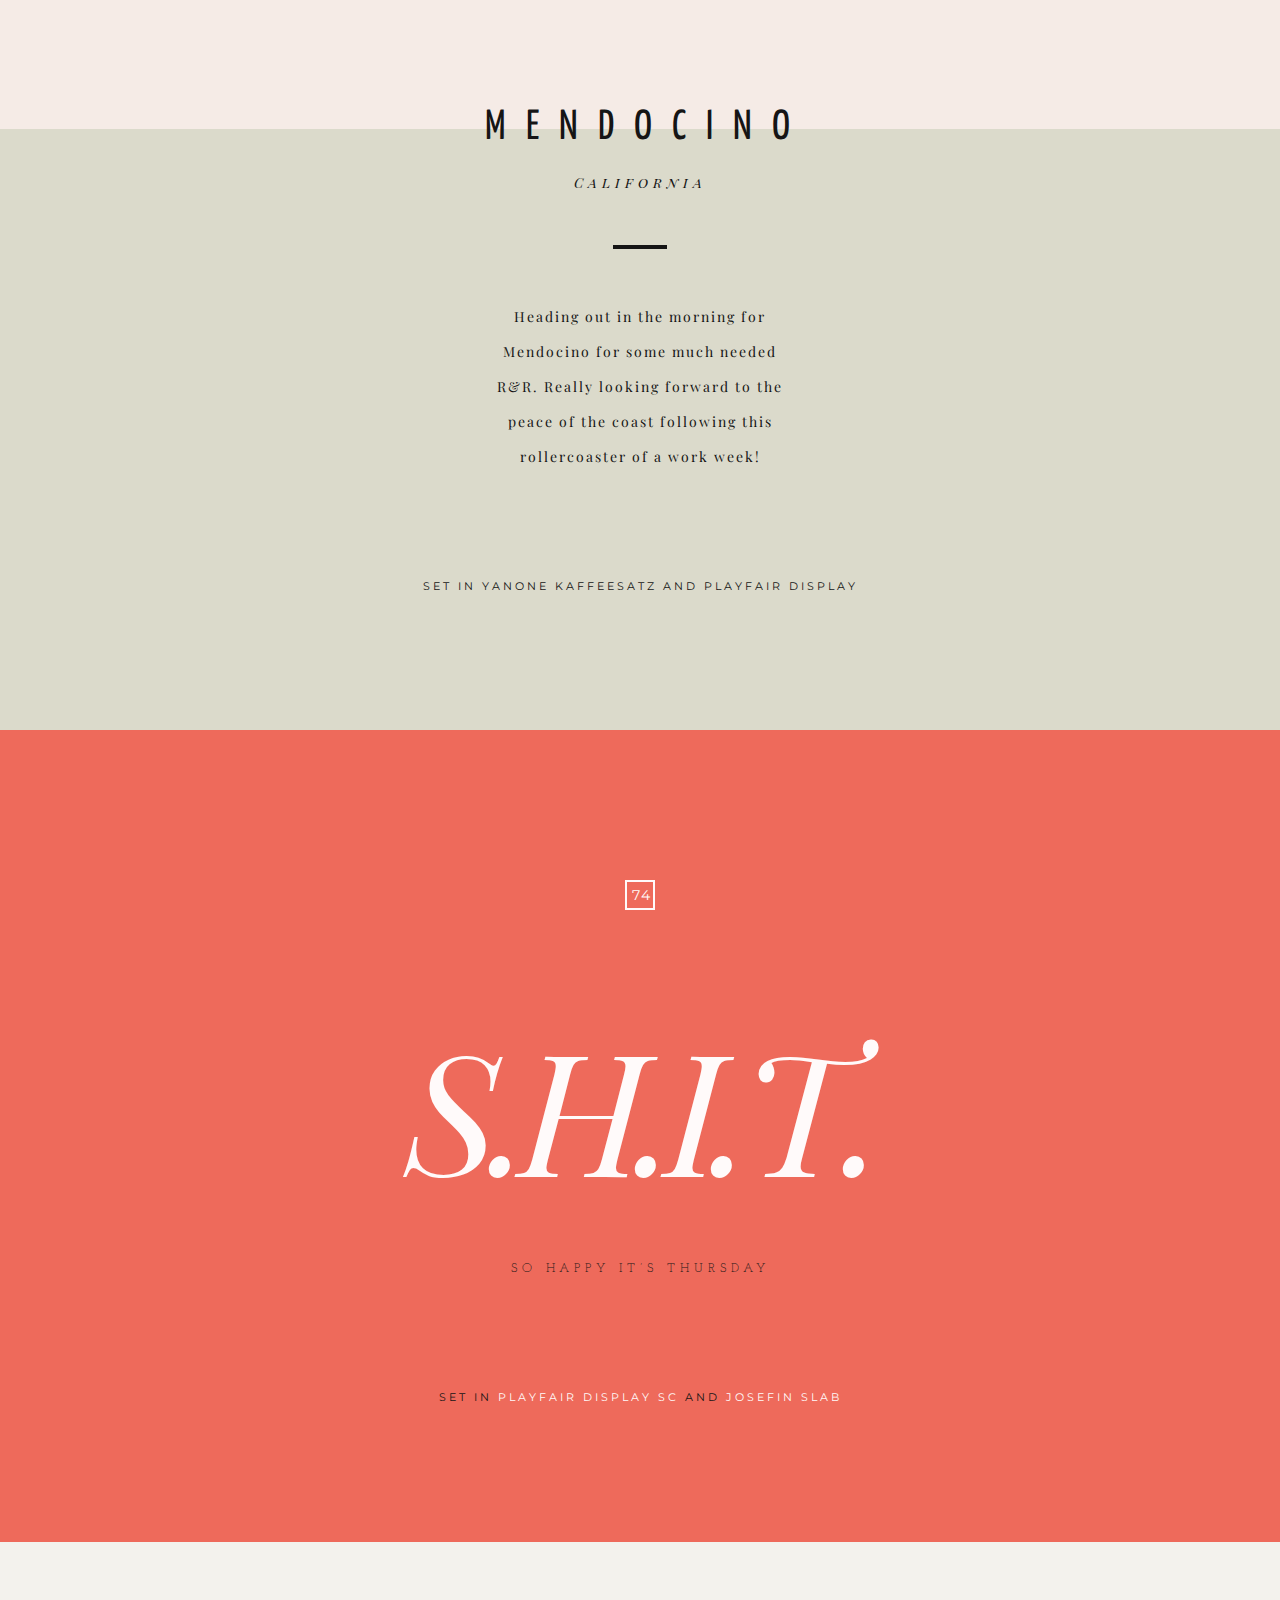
==== commit dd340bb8: "adds content and styles for day 89" ====
--- a/index.html
+++ b/index.html
@@ -15,6 +15,7 @@
 	<script type="text/javascript" src="nth_everything.js"></script>
 
 <!--Start Day One Google Fonts-->
+<link href='http://fonts.googleapis.com/css?family=Pinyon+Script' rel='stylesheet' type='text/css'>
 <link href='http://fonts.googleapis.com/css?family=Carrois+Gothic+SC' rel='stylesheet' type='text/css'>
 <link href='http://fonts.googleapis.com/css?family=Six+Caps' rel='stylesheet' type='text/css'>
 <link href='http://fonts.googleapis.com/css?family=PT+Serif|Vollkorn|Gentium+Book+Basic' rel='stylesheet' type='text/css'>
@@ -153,6 +154,42 @@
 			</div>
 			</nav>
 		</div>
+
+<!--Start Day 89-->
+<div id="eightynine">
+	<div class="content text-center">
+		<div class="day text-center">
+			89
+		</div>
+
+		<div class="row">
+				<p class="firstfont">Peeno Noir</p>
+
+				<p class="secondfont">Caviar, Myanmar, <br>mid-sized car</p>
+				<p class="secondfont">You don't have to be popular</p>
+				<p class="secondfont">Find out who your true friends are</p>
+
+				<p class="firstfont">Au Revoir</p>
+			<div class="dot"></div>
+			<div class="dot"></div>
+			<div class="dot"></div>
+			<div class="dot"></div>
+			<div class="dot"></div>
+			<div class="dot"></div>
+			<div class="dot"></div>
+			<div class="dot"></div>
+			<div class="dot"></div>
+			<div class="dot"></div>
+			<div class="dot"></div>
+			<div class="dot"></div>
+		</div>
+
+				<div class="colophon text-uppercase">
+		<p>Set in <a href="http://www.google.com/fonts/specimen/Pinyon+Script">Pinyon Script</a> and <a href="http://www.google.com/fonts/specimen/Montserrat">Montserrat</a></p>
+		</div>
+</div>
+</div>
+<!--End Day 89-->
 
 <!--Start Day 88-->
 <div id="eightyeight">
--- a/stylesheets/styles.css
+++ b/stylesheets/styles.css
@@ -11093,7 +11093,6 @@
 right: 0px;
 top: 8%;
 }
-
 }
 
 /*-----End Media Query------*/
@@ -11118,4 +11117,148 @@
 #eightyeight a:hover {
 	text-decoration: none;
 	color: #151515;
+}
+
+/*--------Day 89-----*/
+
+#eightynine .content {
+	background-color: snow;
+	padding: 15rem 0 12rem 0;
+}
+
+#eightynine .row {
+	position: relative;
+	margin-left: auto;
+	margin-right: auto;
+	overflow: visible;
+	margin-bottom: 50px;
+	margin-top: 50px;
+	width: 75%;
+}
+
+#eightynine .firstfont {
+	font-family: 'Pinyon Script', cursive;
+	font-size: 6em;
+	line-height: .75em;
+	margin-bottom: 30px;
+	margin-top: 50px;
+	color: #151515;
+	position: relative;
+	z-index: 2;
+}
+
+#eightynine .secondfont {
+	font-family: 'Montserrat', sans-serif;
+	text-transform: uppercase;
+	font-size: .75em;
+	line-height: 2.25em;
+	text-align: center;
+	letter-spacing: 5px;
+	color: #151515;
+	width: 250px;
+	margin: 20px auto;
+	position: relative;
+	z-index: 2;
+}
+
+#eightynine .dot {
+	width: 15px;
+	height: 15px;
+	border-radius: 50%;
+	background-color: rgba(0,0,0,0);
+	background-image: url(../images/goldtexture.jpg);
+	position: absolute;
+	z-index: 1;
+}
+
+#eightynine .row > *:nth-child(6) {
+ left: 10%;
+ top: 0%;
+}
+
+#eightynine .row > *:nth-child(7) {
+ left: 75%;
+ top: 60%;
+}
+
+#eightynine .row > *:nth-child(8) {
+ left: 25%;
+ top: 80%;
+}
+
+#eightynine .row > *:nth-child(9) {
+ left: 80%;
+ top: -25%;
+}
+
+#eightynine .row > *:nth-child(10) {
+ left: 90%;
+ top: 90%;
+}
+
+#eightynine .row > *:nth-child(11) {
+ left: 40%;
+ top: 110%;
+}
+
+#eightynine .row > *:nth-child(12) {
+ left: 30%;
+ top: 45%;
+}
+
+#eightynine .row > *:nth-child(13) {
+ left: 95%;
+ top: 15%;
+}
+
+#eightynine .row > *:nth-child(14) {
+ left: 0%;
+ top: 35%;
+}
+
+#eightynine .row > *:nth-child(15) {
+ left: 5%;
+ top: -20%;
+}
+
+#eightynine .row > *:nth-child(16) {
+ left: 70%;
+ top: 10%;
+}
+
+
+@media only screen and (max-width : 768px) {
+#eightynine .firstfont {
+	font-size: 4em;
+}
+
+#eightynine .dot {
+	width: 7px;
+	height: 7px;
+}
+
+}
+
+/*-----End Media Query------*/
+
+#eightynine .colophon {
+	font-family: Montserrat, sans-serif;
+	color: #151515;
+	font-size: .75em;
+	line-height: 2.5em;
+	margin: 10rem 0 0 0;
+	padding: 0 5rem 0 5rem;
+	letter-spacing: 3px;
+	text-align: center;
+	position: relative;
+	z-index: 2;
+}
+
+#eightynine a {
+	color: #151515;
+}
+
+#eightynine a:hover {
+	text-decoration: none;
+	color: slategrey;
 }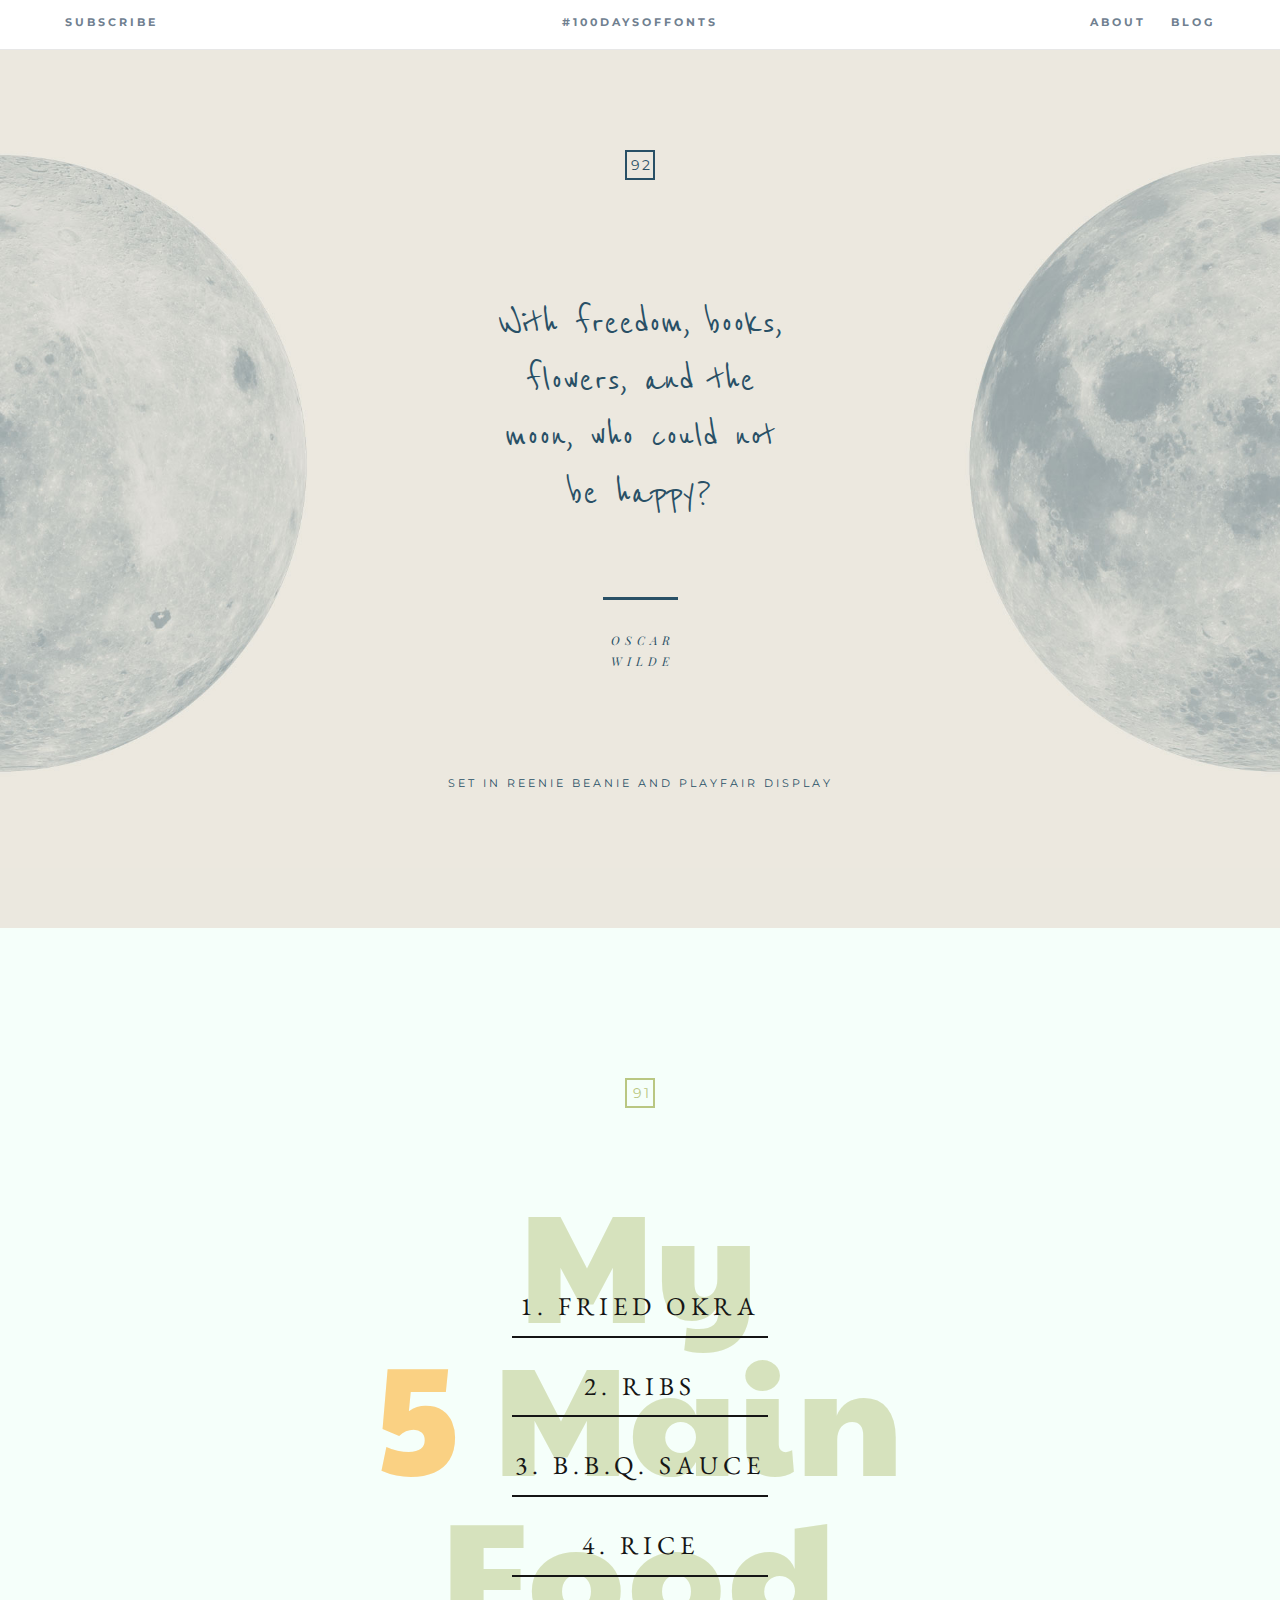
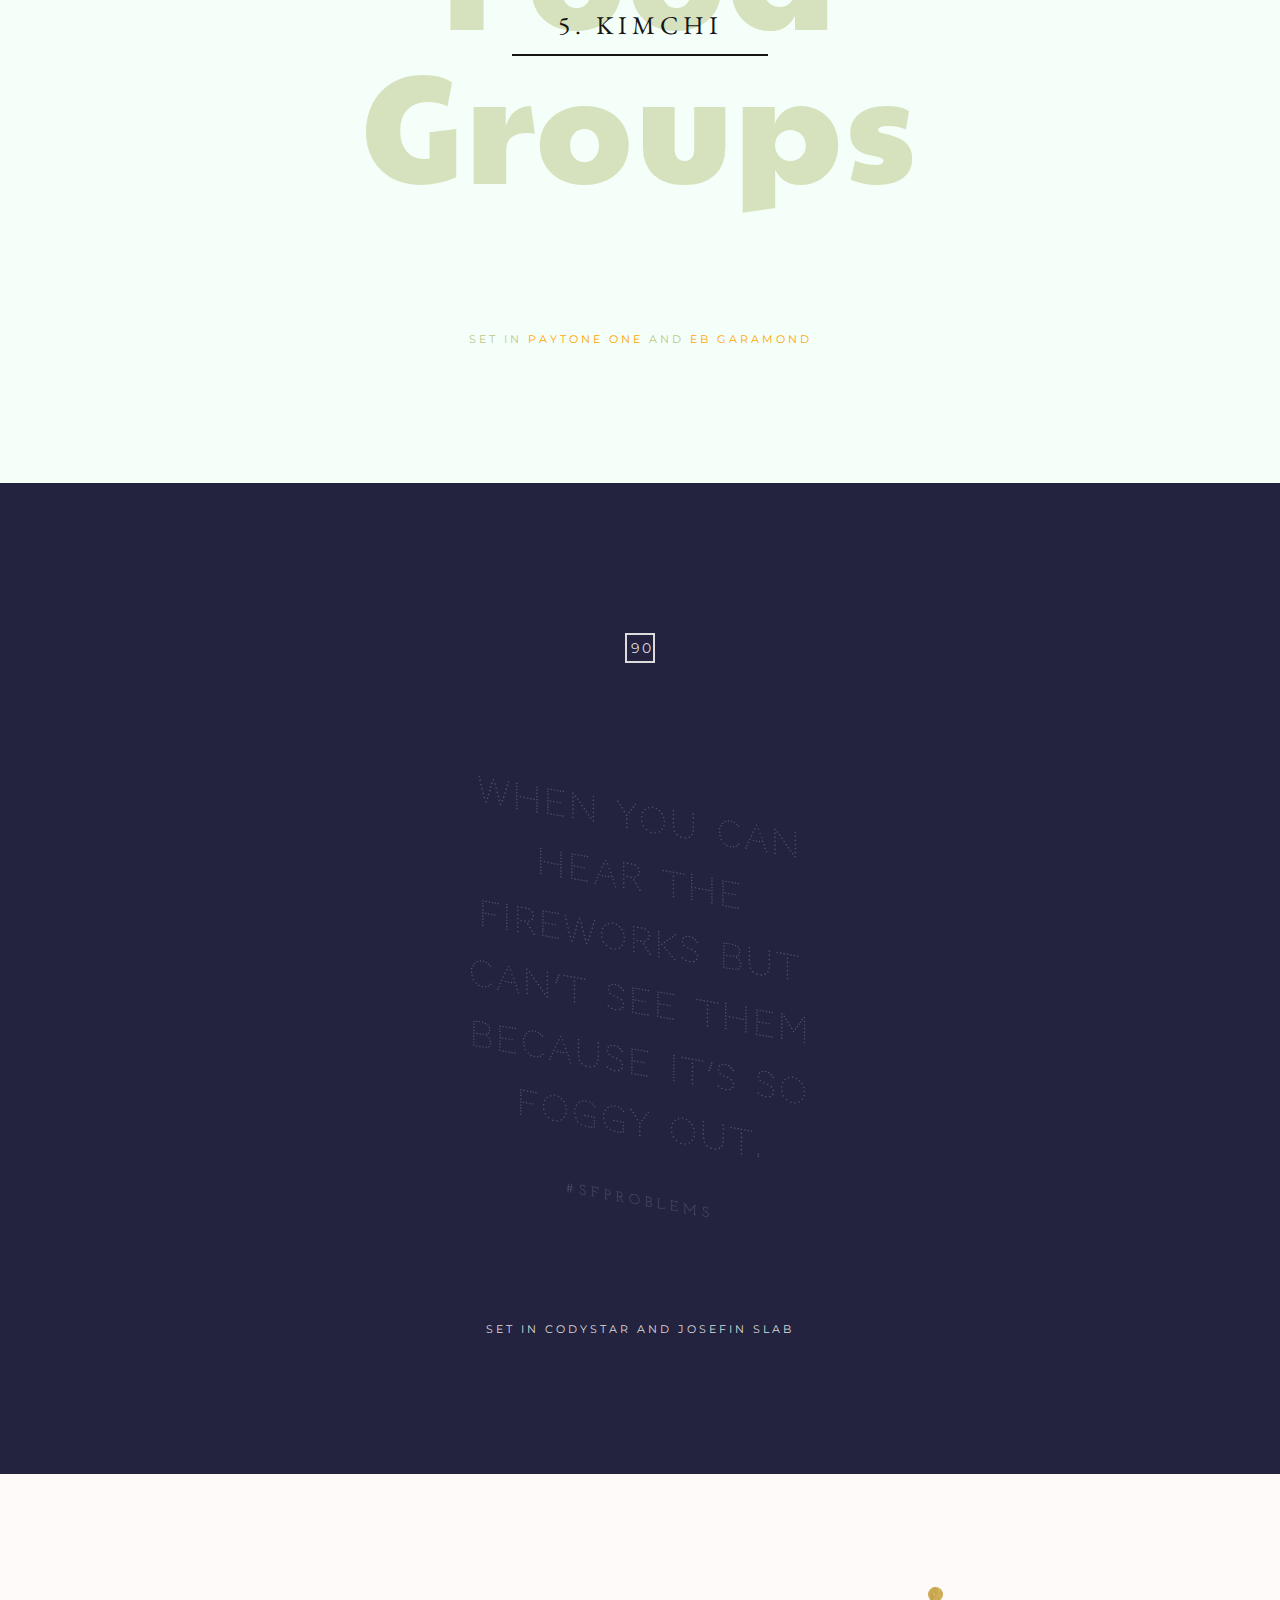
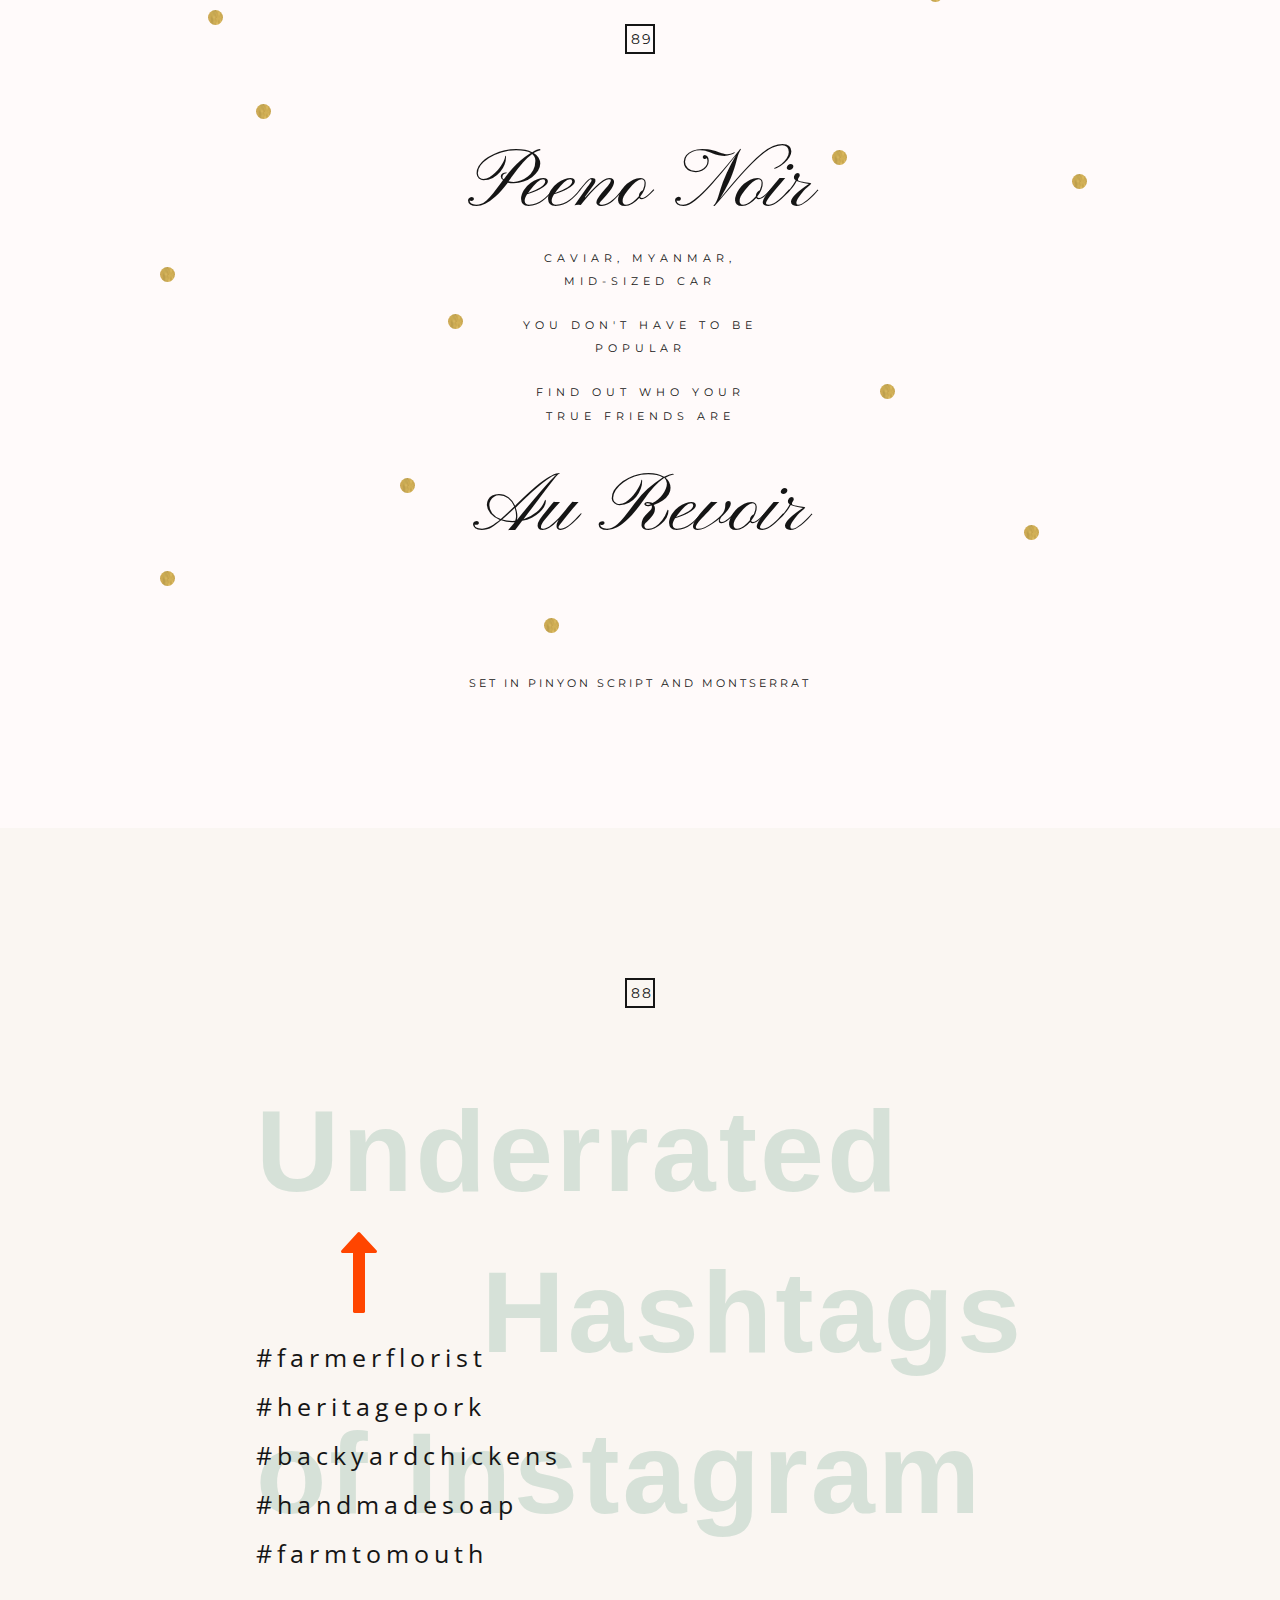
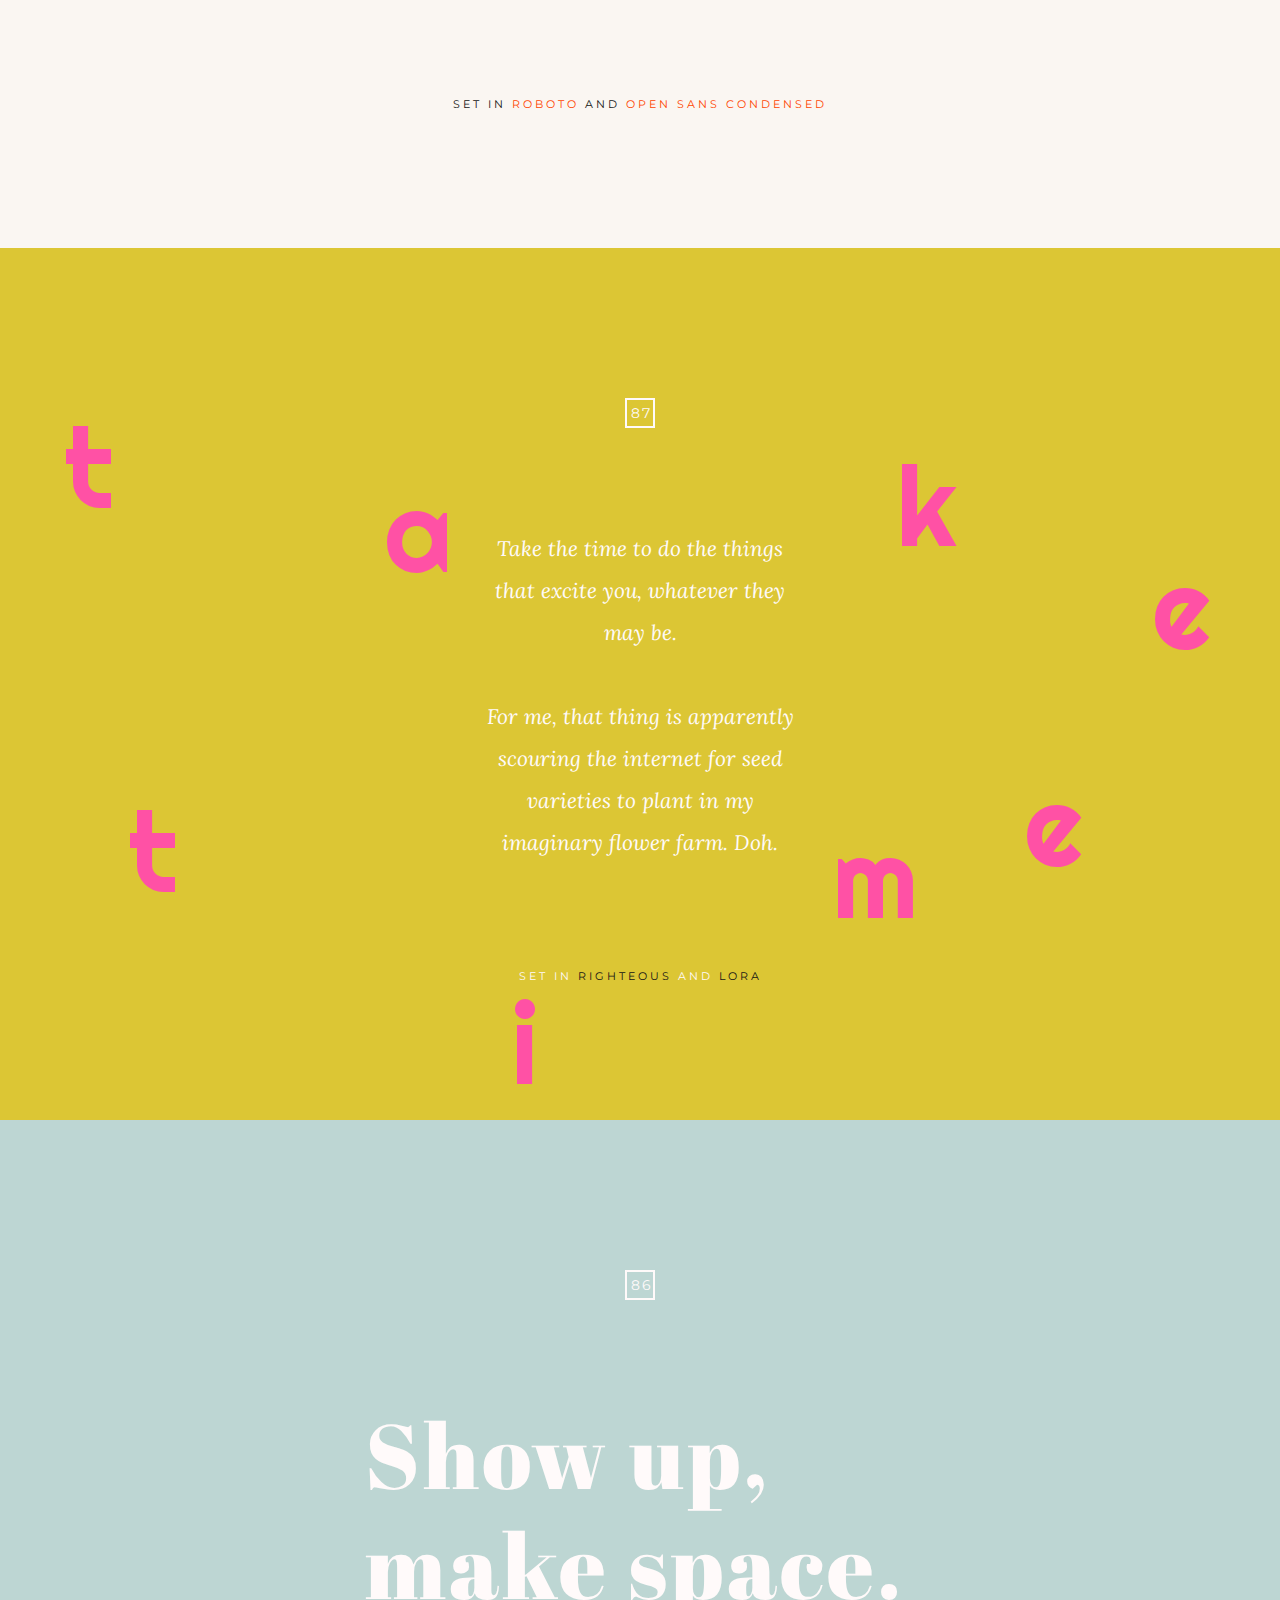
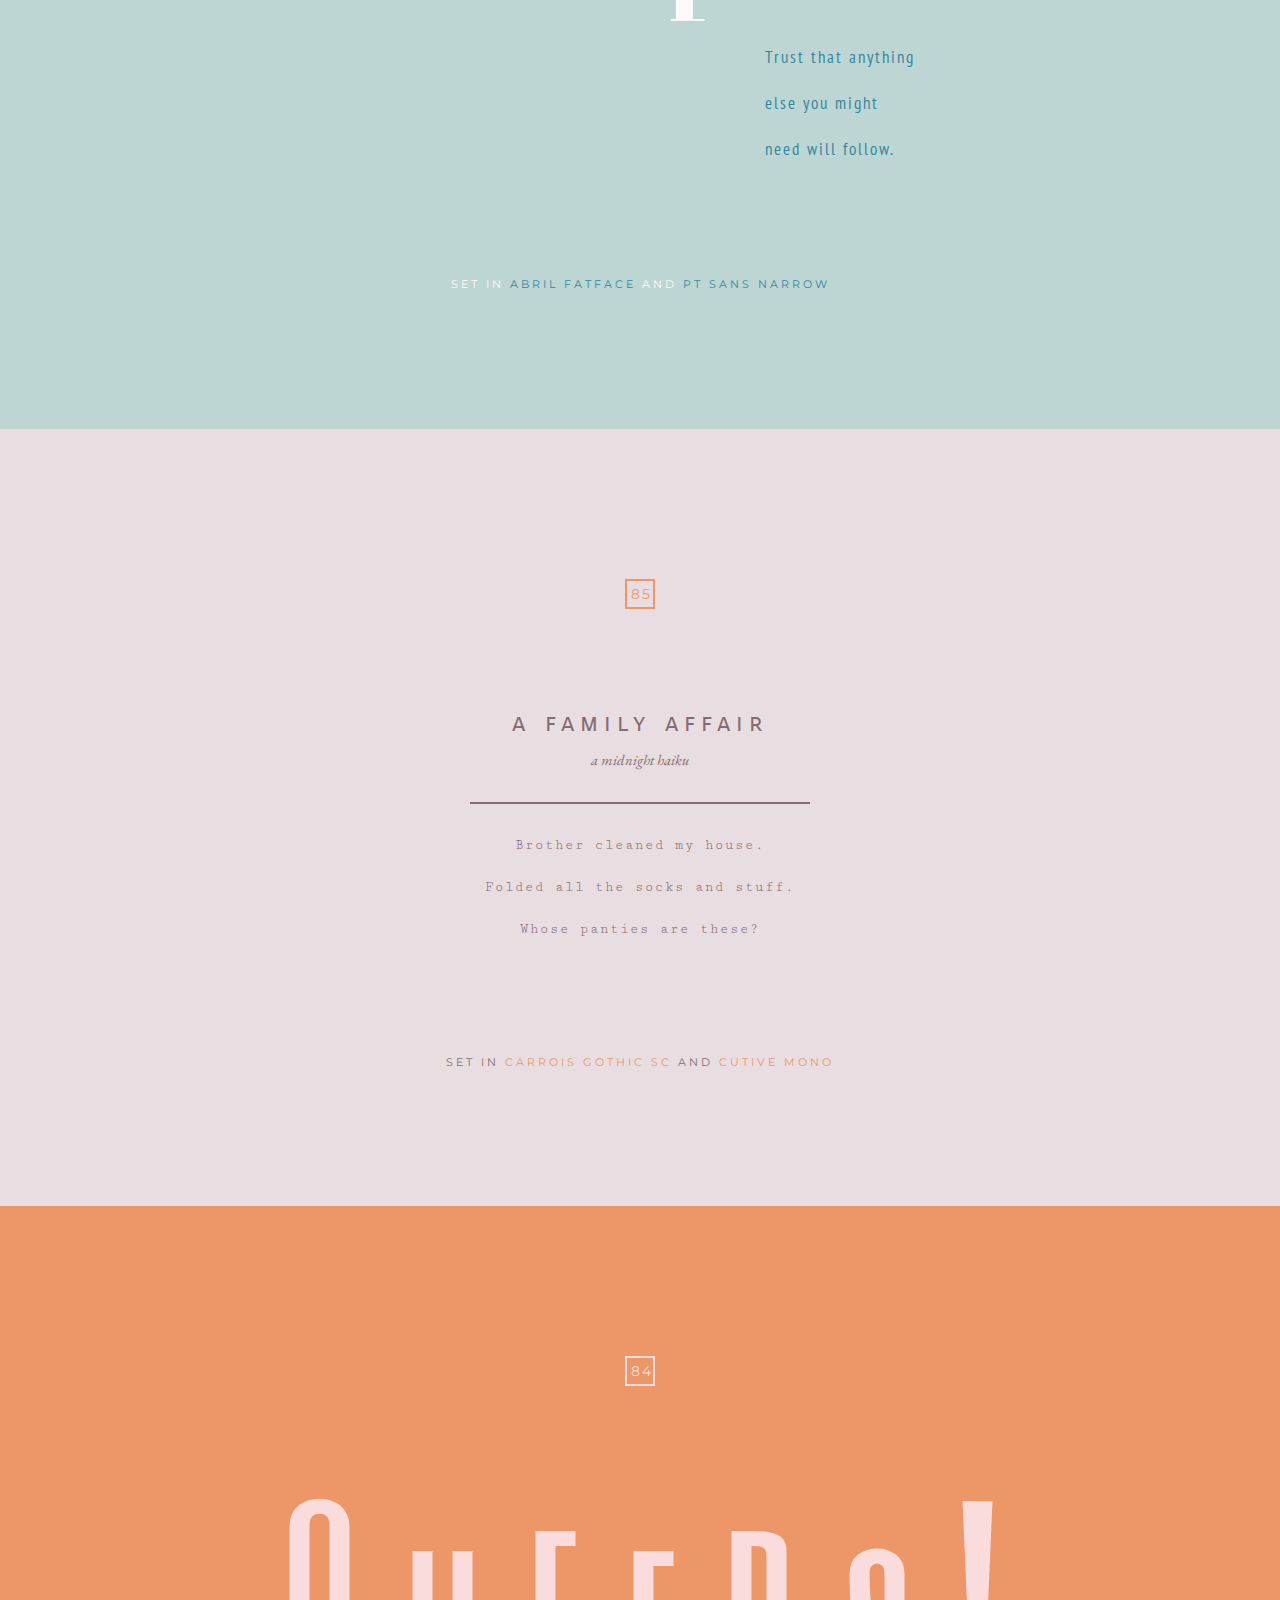
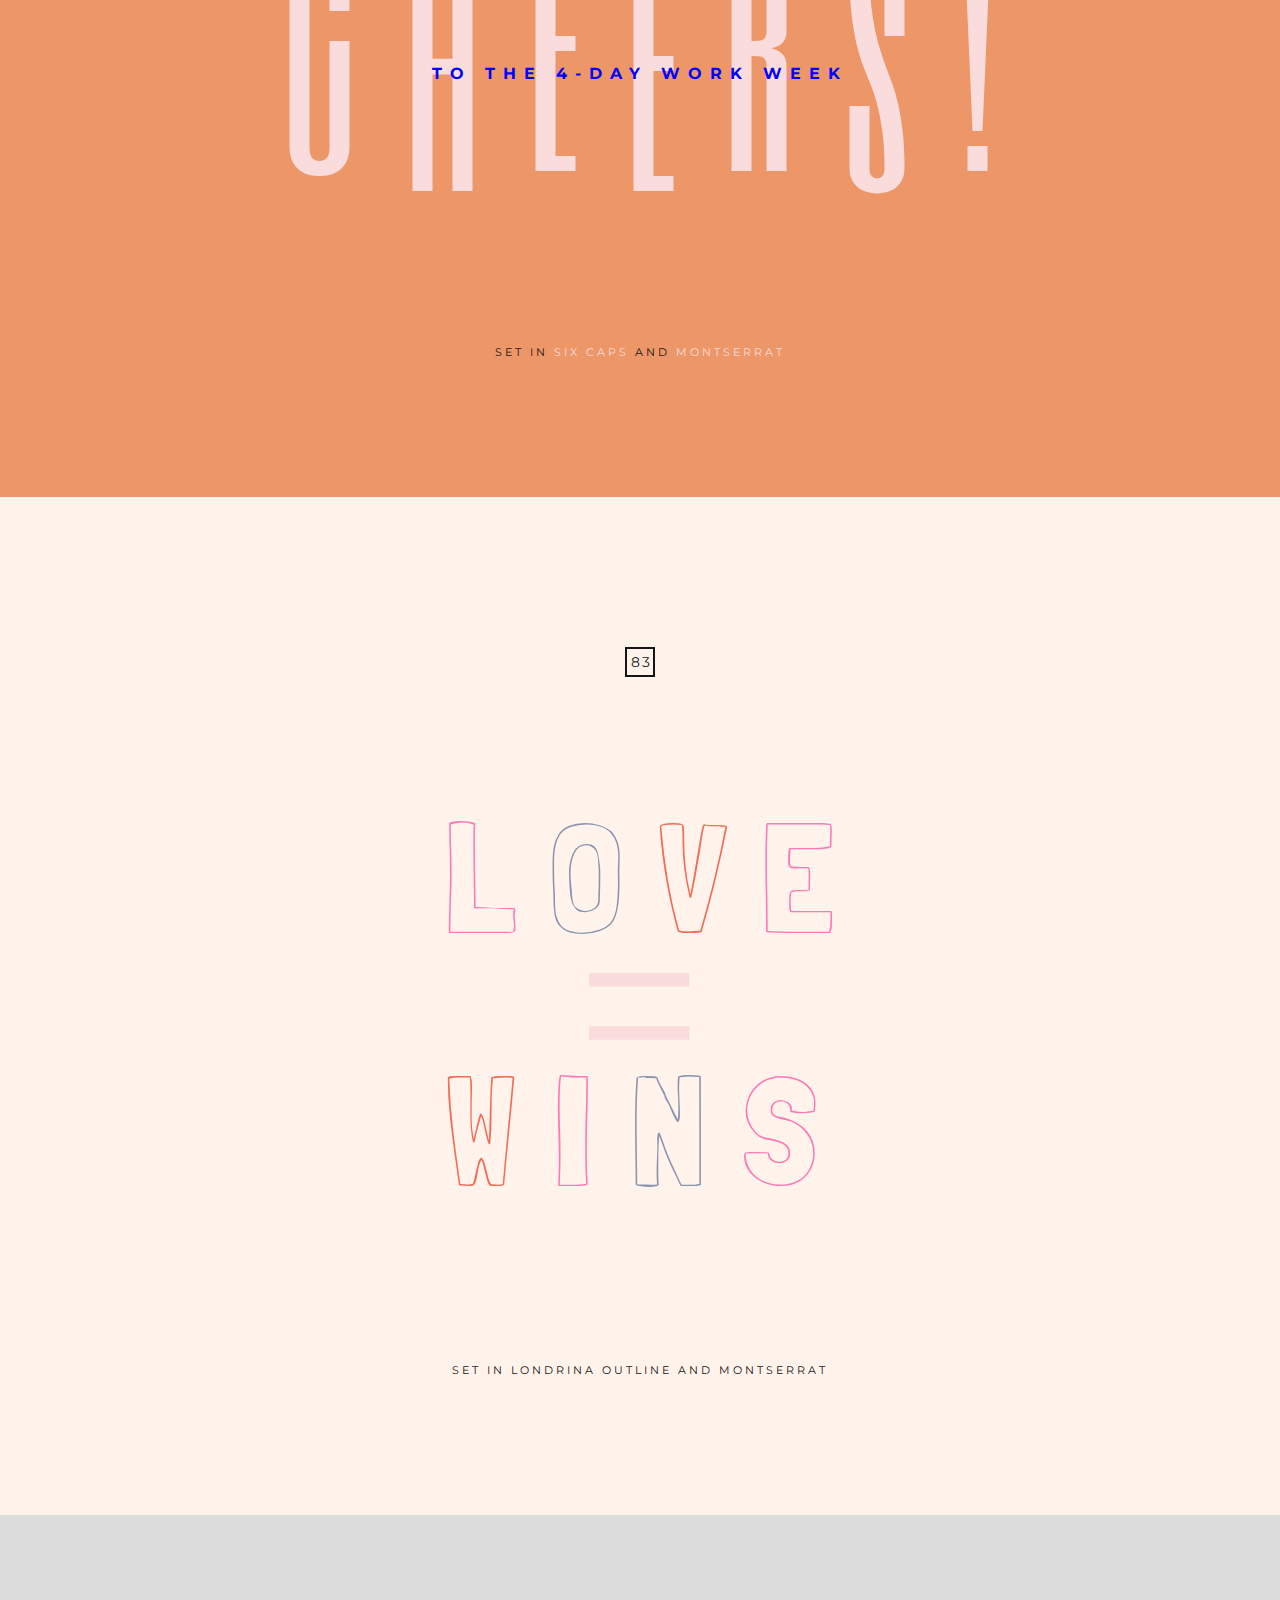
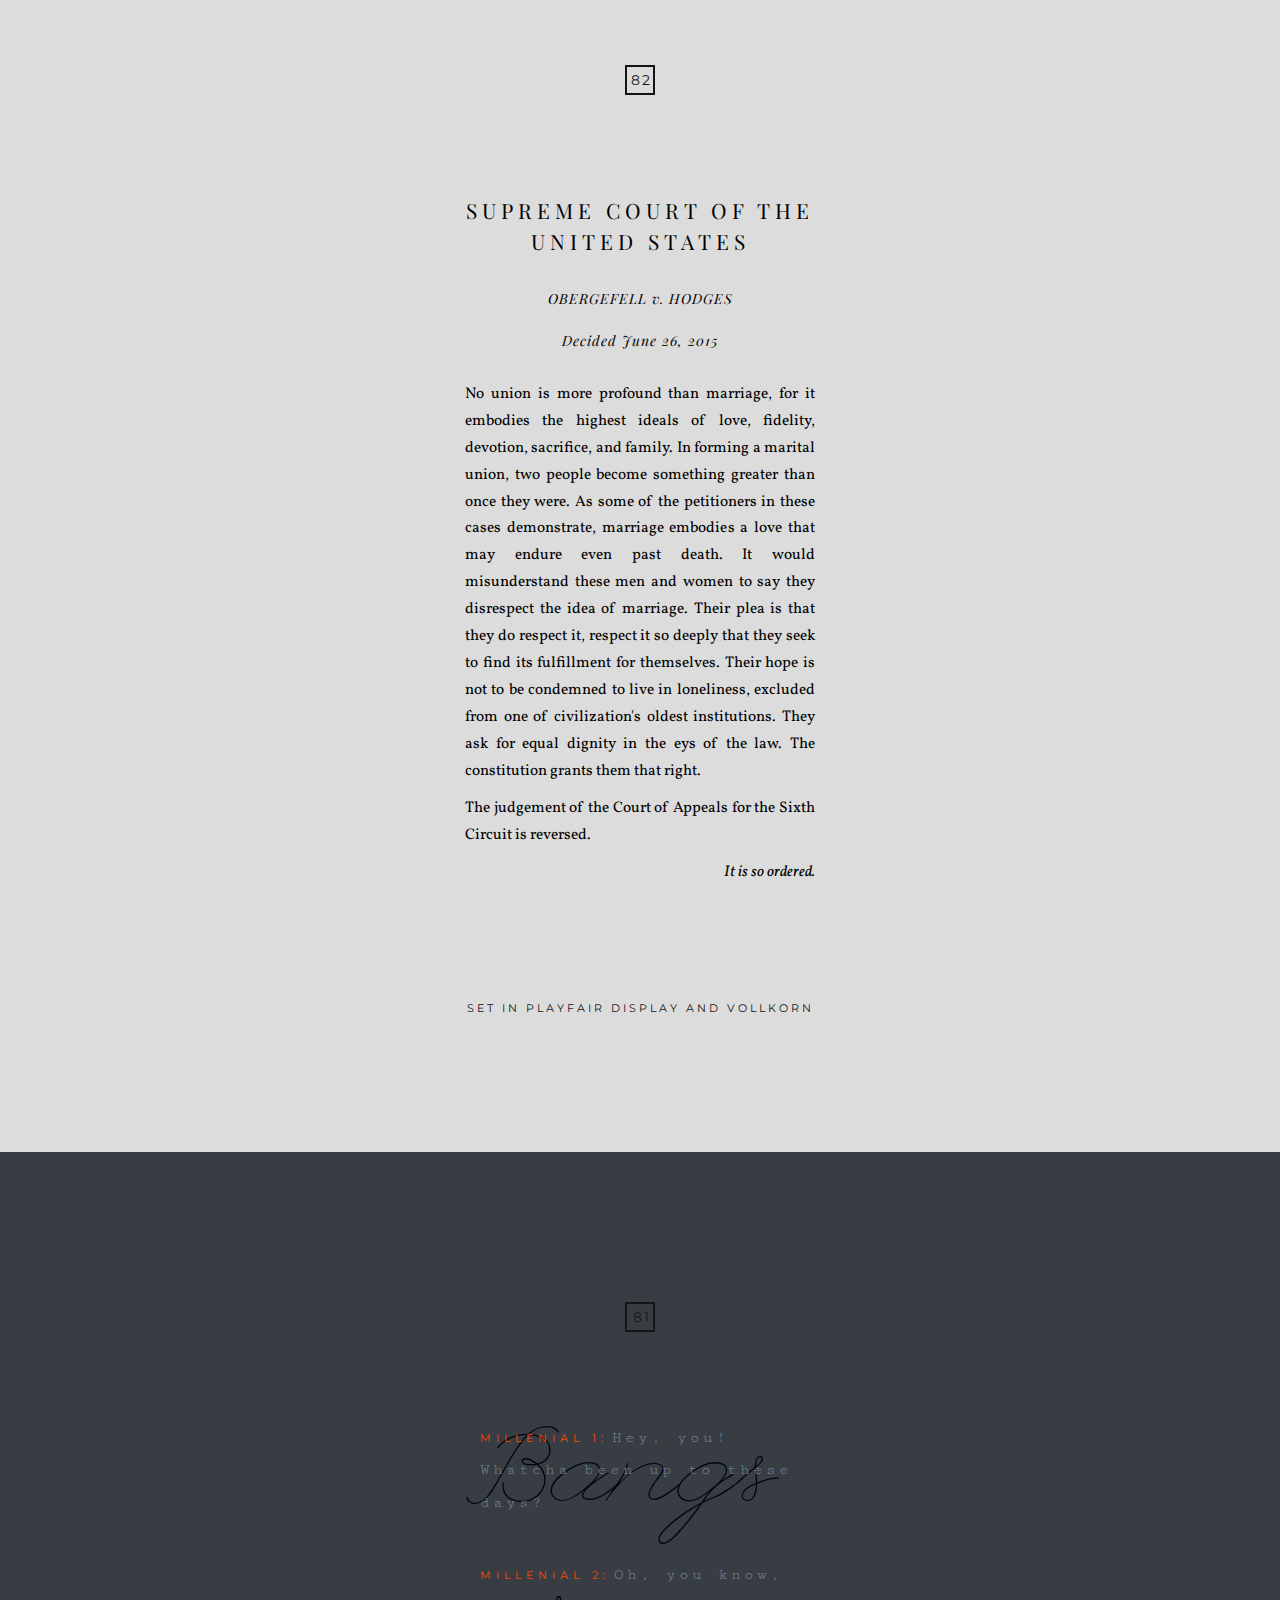
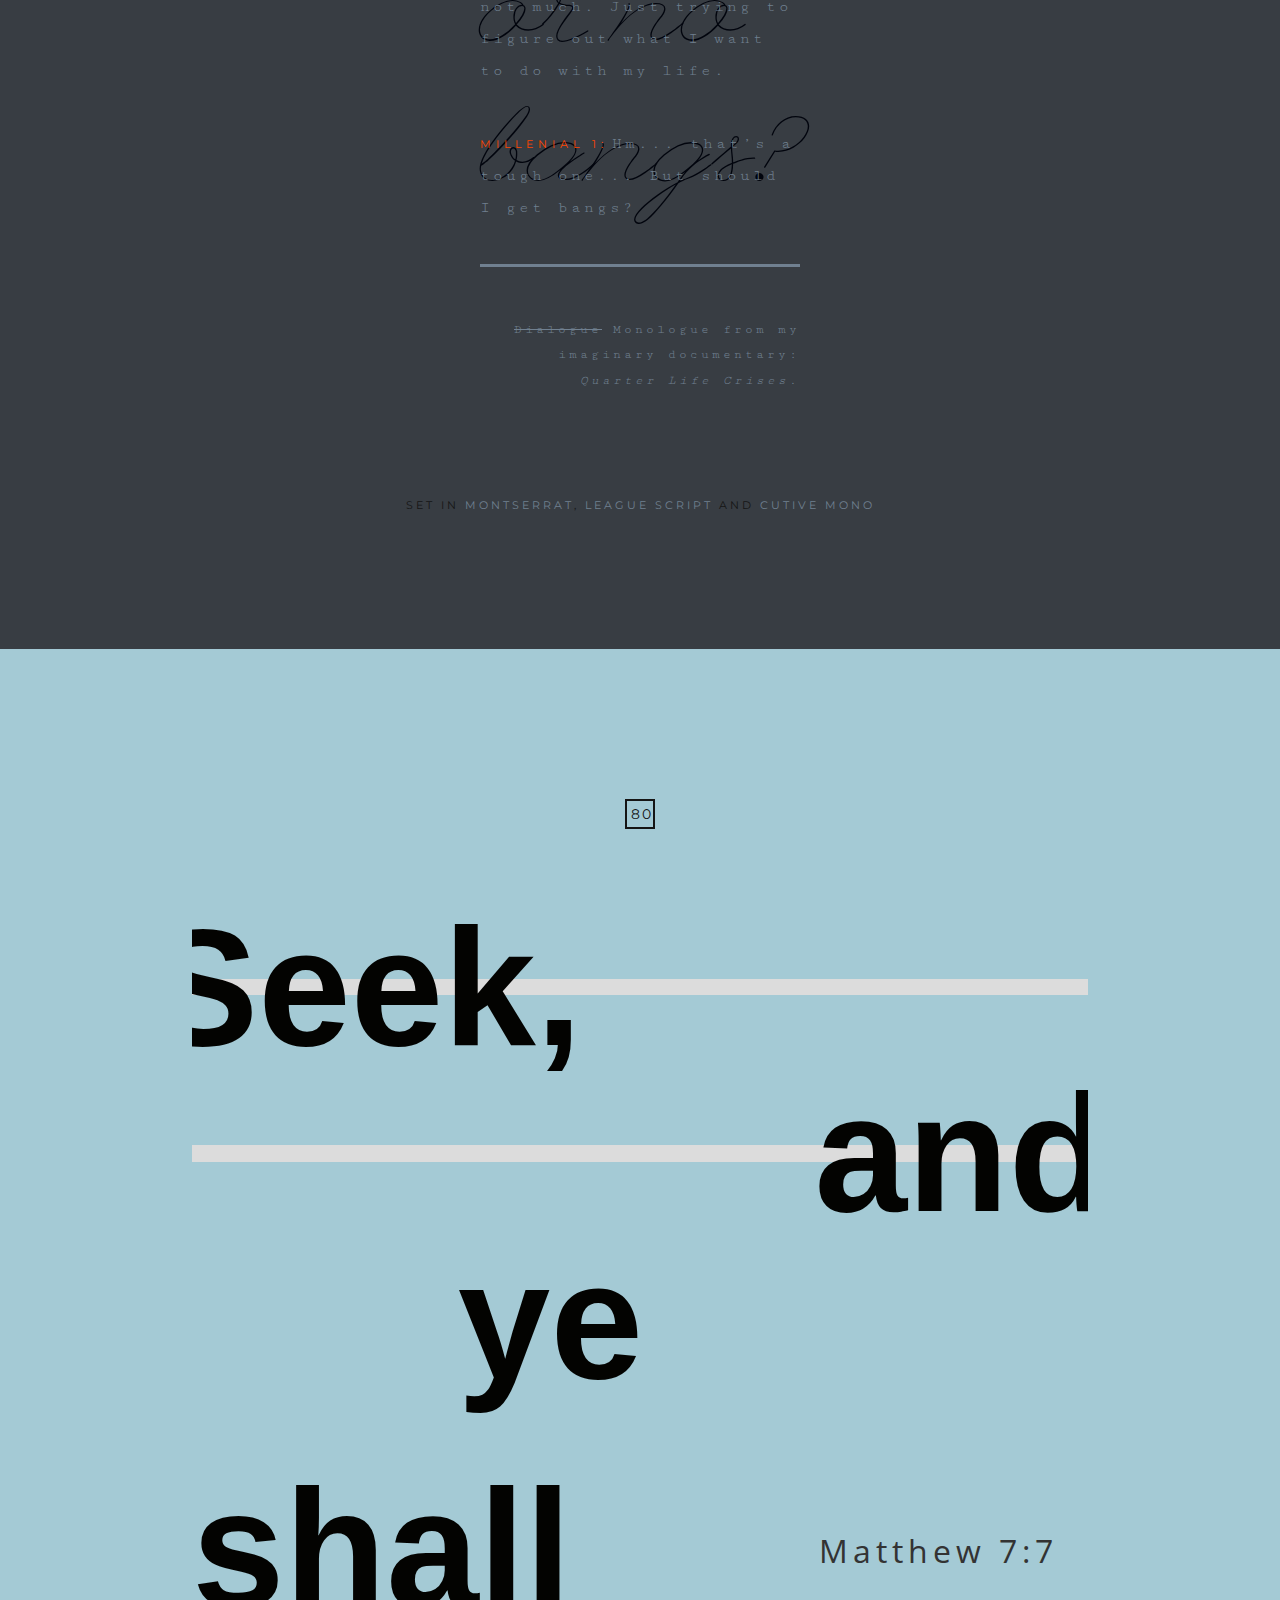
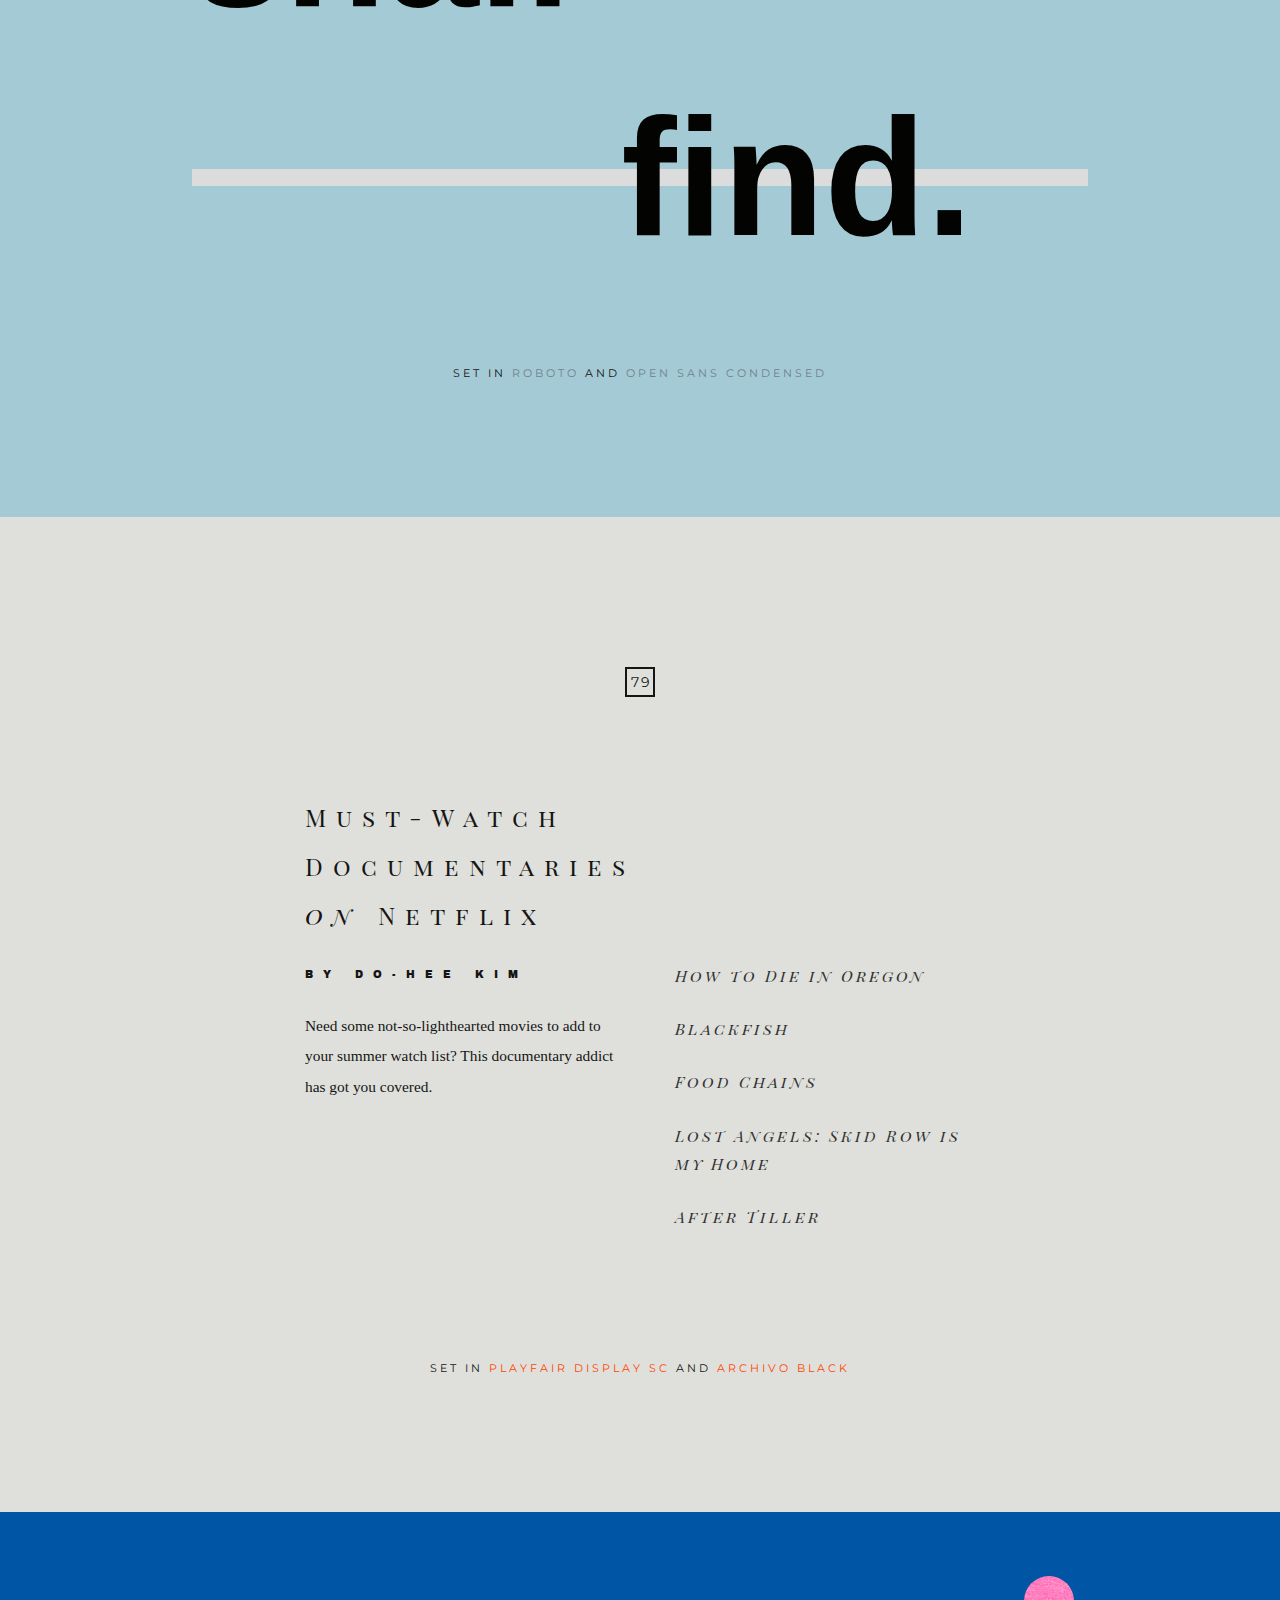
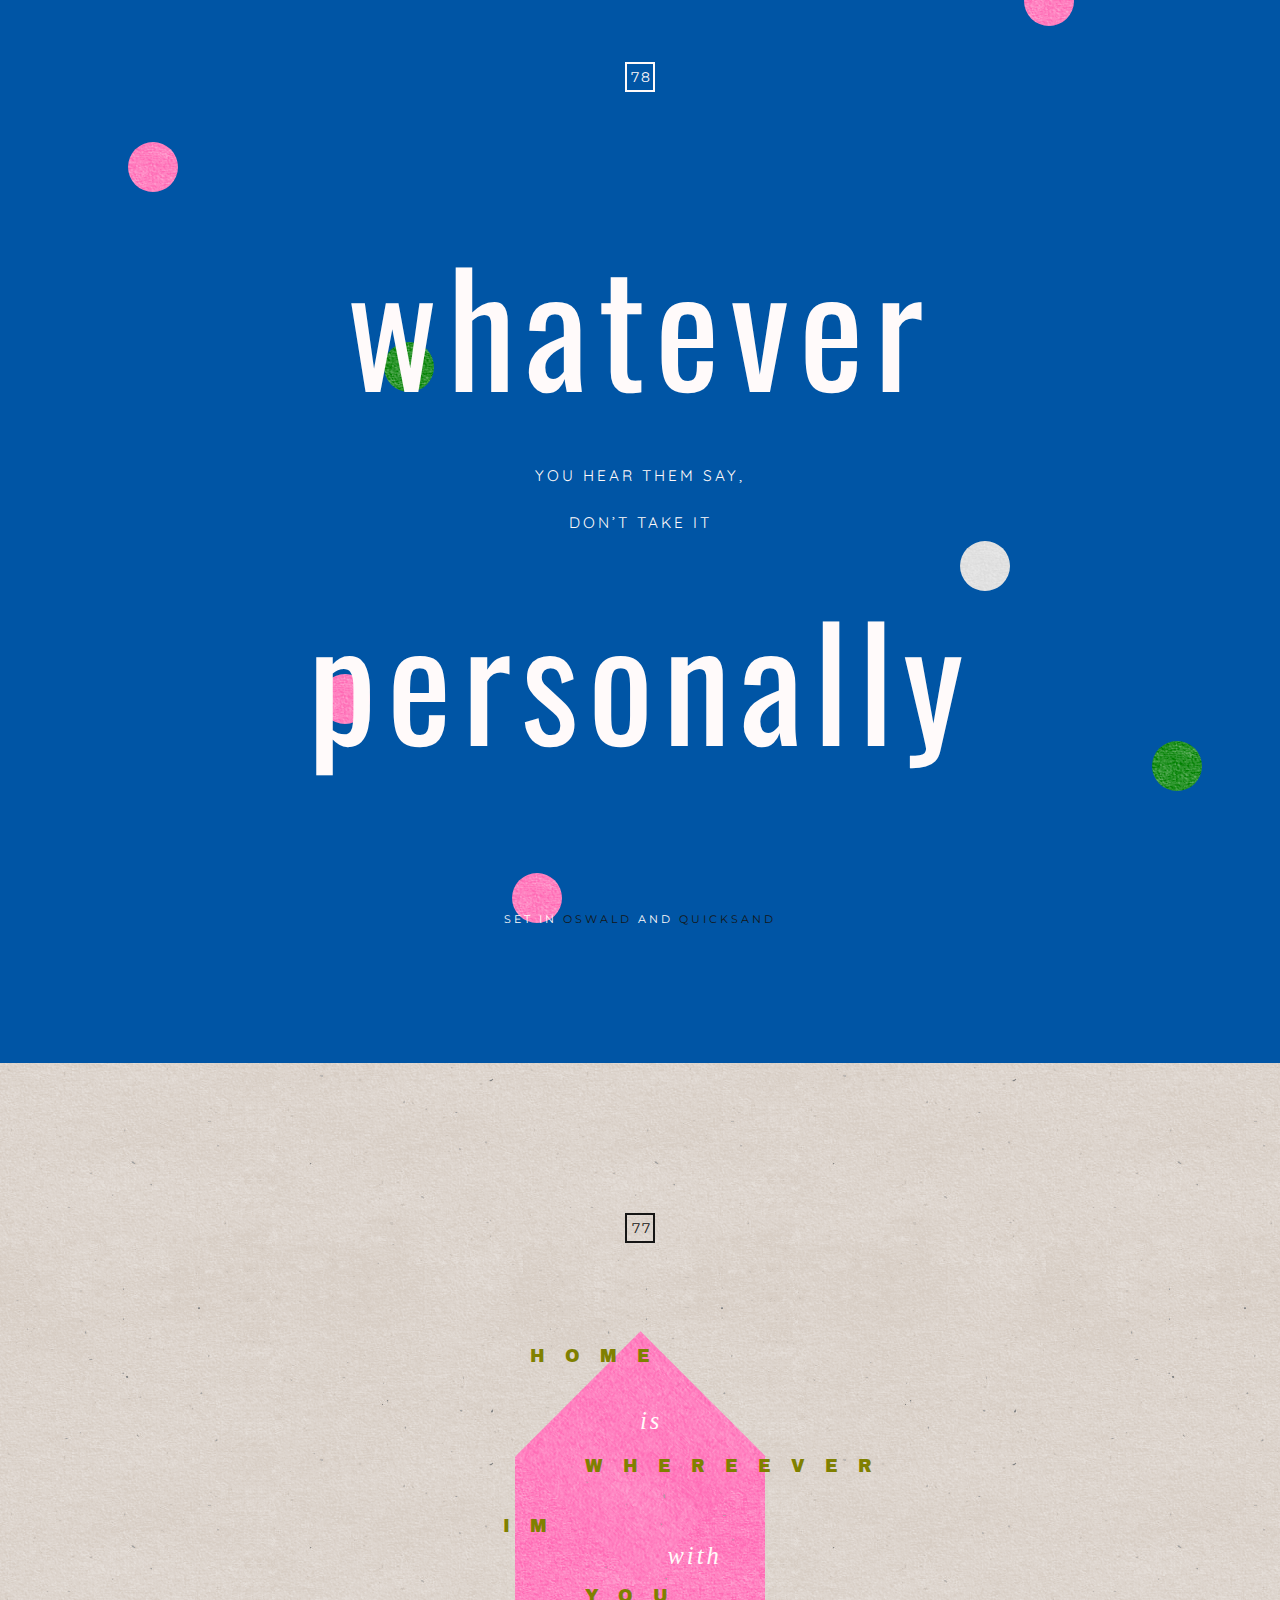
==== commit 2e590301: "adds content and styles for day 92" ====
--- a/index.html
+++ b/index.html
@@ -15,6 +15,9 @@
 	<script type="text/javascript" src="nth_everything.js"></script>
 
 <!--Start Day One Google Fonts-->
+<link href='http://fonts.googleapis.com/css?family=Reenie+Beanie' rel='stylesheet' type='text/css'>
+<link href='http://fonts.googleapis.com/css?family=Paytone+One' rel='stylesheet' type='text/css'>
+<link href='http://fonts.googleapis.com/css?family=Codystar' rel='stylesheet' type='text/css'>
 <link href='http://fonts.googleapis.com/css?family=Pinyon+Script' rel='stylesheet' type='text/css'>
 <link href='http://fonts.googleapis.com/css?family=Carrois+Gothic+SC' rel='stylesheet' type='text/css'>
 <link href='http://fonts.googleapis.com/css?family=Six+Caps' rel='stylesheet' type='text/css'>
@@ -154,6 +157,69 @@
 			</div>
 			</nav>
 		</div>
+
+<!--Start Day 92-->
+<div id="ninetytwo">
+	<div class="content text-center">
+		<div class="day text-center">
+			92
+		</div>
+
+		<div class="row">
+			<p class="firstfont">With freedom, books, flowers, and the moon, who could not &nbsp;be happy?</p>
+			<div class="secondfont">Oscar<br>Wilde</div>
+		</div>
+
+		<div class="colophon text-uppercase">
+		<p>Set in <a href="http://www.google.com/fonts/specimen/Reenie+Beanie">Reenie Beanie</a> and <a href="http://www.google.com/fonts/specimen/Playfair+Display">Playfair Display</a></p>
+		</div>
+</div>
+</div>
+<!--End Day 92-->
+
+<!--Start Day 91-->
+<div id="ninetyone">
+	<div class="content text-center">
+		<div class="day text-center">
+			91
+		</div>
+
+		<div class="row">
+			<div class="firstfont">My<br><span style="color: #FFA40E;">5</span> Main<br>Food<br>Groups</div>
+		<div class="foodgroups">
+			<div class="secondfont">1. Fried Okra</div>
+			<div class="secondfont">2. Ribs</div>
+			<div class="secondfont">3. B.B.Q. Sauce</div>
+			<div class="secondfont">4. Rice</div>
+			<div class="secondfont">5. Kimchi</div>
+	</div>
+		</div>
+
+		<div class="colophon text-uppercase">
+		<p>Set in <a href="http://www.google.com/fonts/specimen/Paytone+One">Paytone One</a> and <a href="http://www.google.com/fonts/specimen/EB+Garamond">EB Garamond</a></p>
+		</div>
+</div>
+</div>
+<!--End Day 91-->
+
+<!--Start Day 90-->
+<div id="ninety">
+	<div class="content text-center">
+		<div class="day text-center">
+			90
+		</div>
+
+		<div class="row">
+			<div class="firstfont">When you can hear the fireworks but can&rsquo;t see them because it&rsquo;s so foggy out.</div>
+			<div class="secondfont">#sfproblems</div>
+		</div>
+
+		<div class="colophon text-uppercase">
+		<p>Set in <a href="http://www.google.com/fonts/specimen/Codystar">Codystar</a> and <a href="http://www.google.com/fonts/specimen/Josefin+Slab">Josefin Slab</a></p>
+		</div>
+</div>
+</div>
+<!--End Day 90-->
 
 <!--Start Day 89-->
 <div id="eightynine">
--- a/stylesheets/styles.css
+++ b/stylesheets/styles.css
@@ -4283,17 +4283,6 @@
    margin-top: 50px;
    margin-bottom: 50px;
    font-weight: bold;
-}
-
-
-
-/*---------Media Query-------*/
-@media only screen and (min-width : 480px) {
-
-}
-
-@media only screen and (min-width : 768px) {
-
 }
 
 
@@ -11261,4 +11250,286 @@
 #eightynine a:hover {
 	text-decoration: none;
 	color: slategrey;
+}
+
+
+/*--------Day 90-----*/
+
+#ninety .content {
+	background-color: #23223f;
+	padding: 15rem 0 12rem 0;
+}
+
+#ninety .day {
+	color: gainsboro;
+	border-color: gainsboro;
+}
+
+#ninety .row {
+	position: relative;
+	margin-left: auto;
+	margin-right: auto;
+	overflow: visible;
+	margin-bottom: 50px;
+	margin-top: 75px;
+	width: 400px;
+}
+
+#ninety .firstfont {
+	font-family: 'codystar', sans-serif;
+	font-size: 2.5em;
+	line-height: 1.75em;
+	margin-bottom: 30px;
+	letter-spacing: 3px;
+	margin-top: 50px;
+	color: gainsboro;
+	opacity: .25;
+	-ms-transform: skewY(10deg); /* IE 9 */
+	-webkit-transform: skewY(10deg); /* Safari */
+	transform: skewY(10deg); /* Standard syntax */
+}
+
+#ninety .secondfont {
+	font-family: 'Josefin Slab', serif;
+	text-transform: uppercase;
+	font-size: 1em;
+	line-height: 2.25em;
+	text-align: center;
+	letter-spacing: 5px;
+	color: gainsboro;
+	opacity: .25;
+	-ms-transform: skewY(10deg); /* IE 9 */
+	-webkit-transform: skewY(10deg); /* Safari */
+	transform: skewY(10deg); /* Standard syntax */
+}
+
+@media only screen and (max-width : 480px) {
+#ninety .row {
+	position: relative;
+	margin-left: auto;
+	margin-right: auto;
+	overflow: visible;
+	margin-bottom: 50px;
+	margin-top: 50px;
+	width: 300px;
+}
+
+#ninety .firstfont {
+	font-family: 'codystar', sans-serif;
+	font-size: 2em;
+}
+}
+
+/*-----End Media Query------*/
+
+#ninety .colophon {
+	font-family: Montserrat, sans-serif;
+	color: gainsboro;
+	font-size: .75em;
+	line-height: 2.5em;
+	margin: 10rem 0 0 0;
+	padding: 0 5rem 0 5rem;
+	letter-spacing: 3px;
+	text-align: center;
+	position: relative;
+	z-index: 2;
+}
+
+#ninety a {
+	color: gainsboro;
+}
+
+#ninety a:hover {
+	text-decoration: none;
+	color: snow;
+}
+
+/*--------Day 91-----*/
+
+#ninetyone .content {
+	background-color: mintcream;
+	padding: 15rem 0 12rem 0;
+}
+
+#ninetyone .day {
+	color: #B9C782;
+	border-color: #B9C782;
+}
+
+#ninetyone .row {
+	position: relative;
+	margin-left: auto;
+	margin-right: auto;
+	overflow: visible;
+	margin-bottom: 50px;
+	margin-top: 50px;
+	width: 80%;
+}
+
+#ninetyone .firstfont {
+	font-family: 'Paytone One', sans-serif;
+	font-size: 12vw;
+	line-height: 1em;
+	margin-bottom: 30px;
+	letter-spacing: 3px;
+	margin-top:25px;
+	color: #B9C782;
+	opacity: .50;
+}
+
+#ninetyone .secondfont {
+	font-family: 'EB Garamond', serif;
+	text-transform: uppercase;
+	border-bottom: 2px solid #151515;
+	font-size: 2vw;
+	line-height: 2.25em;
+	text-align: center;
+	letter-spacing: 5px;
+	color: #151515;
+	width: 25%;
+	margin-top: 20px;
+	margin-left: auto;
+	margin-right: auto;
+}
+
+#ninetyone .foodgroups {
+	position: absolute;
+	top: 15%;
+	left: 0px;
+	right: 0px;
+}
+
+
+@media only screen and (max-width : 768px) {
+
+#ninetyone .row {
+	width: 90%;
+}
+
+#ninetyone .firstfont {
+	font-size: 20vw;
+}
+
+#ninetyone .secondfont {
+	font-size: 3.5vw;
+	width: 50%;
+}
+
+#ninetyone .foodgroups {
+	position: absolute;
+	top: 15%;
+	left: 0px;
+	right: 0px;
+}
+}
+
+/*-----End Media Query------*/
+
+#ninetyone .colophon {
+	font-family: Montserrat, sans-serif;
+	color: #B9C782;
+	font-size: .75em;
+	line-height: 2.5em;
+	margin: 10rem 0 0 0;
+	padding: 0 5rem 0 5rem;
+	letter-spacing: 3px;
+	text-align: center;
+	position: relative;
+	z-index: 2;
+}
+
+#ninetyone a {
+	color: orange;
+}
+
+#ninetyone a:hover {
+	text-decoration: none;
+	color: #B9C782;
+}
+
+/*--------Day 92-----*/
+
+#ninetytwo .content {
+	background-color: #EBE8DF;
+	padding: 15rem 0 12rem 0;
+	background-image: url('../images/moonbackground.jpg');
+	background-size: contain;
+	background-repeat: no-repeat;
+	background-position: center;
+}
+
+#ninetytwo .day {
+	color: #295066;
+	border-color: #295066;
+}
+
+#ninetytwo .row {
+	position: relative;
+	margin-left: auto;
+	margin-right: auto;
+	overflow: visible;
+	margin-bottom: 50px;
+	margin-top: 90px;
+	width: 300px;
+
+}
+
+#ninetytwo .firstfont {
+	font-family: 'Reenie Beanie', sans-serif;
+	font-size: 3em;
+	line-height: 1.35em;
+	margin-bottom: 30px;
+	margin-top:25px;
+	color: #295066;
+	width: 300px;
+	margin-left: auto;
+margin-right: auto;
+text-align: center;
+}
+
+#ninetytwo .secondfont {
+	font-family: 'Playfair Display', serif;
+	font-style: italic;
+	text-transform: uppercase;
+	font-size: .85em;
+	line-height: 1.75em;
+	text-align: center;
+	letter-spacing: 5px;
+	color: #295066;
+	width: 75px;
+	margin-top: 75px;
+	padding-top: 30px;
+	padding-left: 5px;
+	margin-left: auto;
+	margin-right: auto;
+	border-top: 3px solid #295066;}
+
+
+@media only screen and (max-width : 480px) {
+#ninetytwo .content {
+	background-image: url(../images/mini-moonbackground.jpg);
+}
+}
+/*-----End Media Query------*/
+
+#ninetytwo .colophon {
+	font-family: Montserrat, sans-serif;
+	color: #295066;
+	font-size: .75em;
+	line-height: 2.5em;
+	margin: 10rem 0 0 0;
+	padding: 0 5rem 0 5rem;
+	letter-spacing: 3px;
+	text-align: center;
+	position: relative;
+	z-index: 2;
+}
+
+#ninetytwo a {
+	color: #295066;
+}
+
+#ninetytwo a:hover {
+	text-decoration: none;
+	color: orange;
 }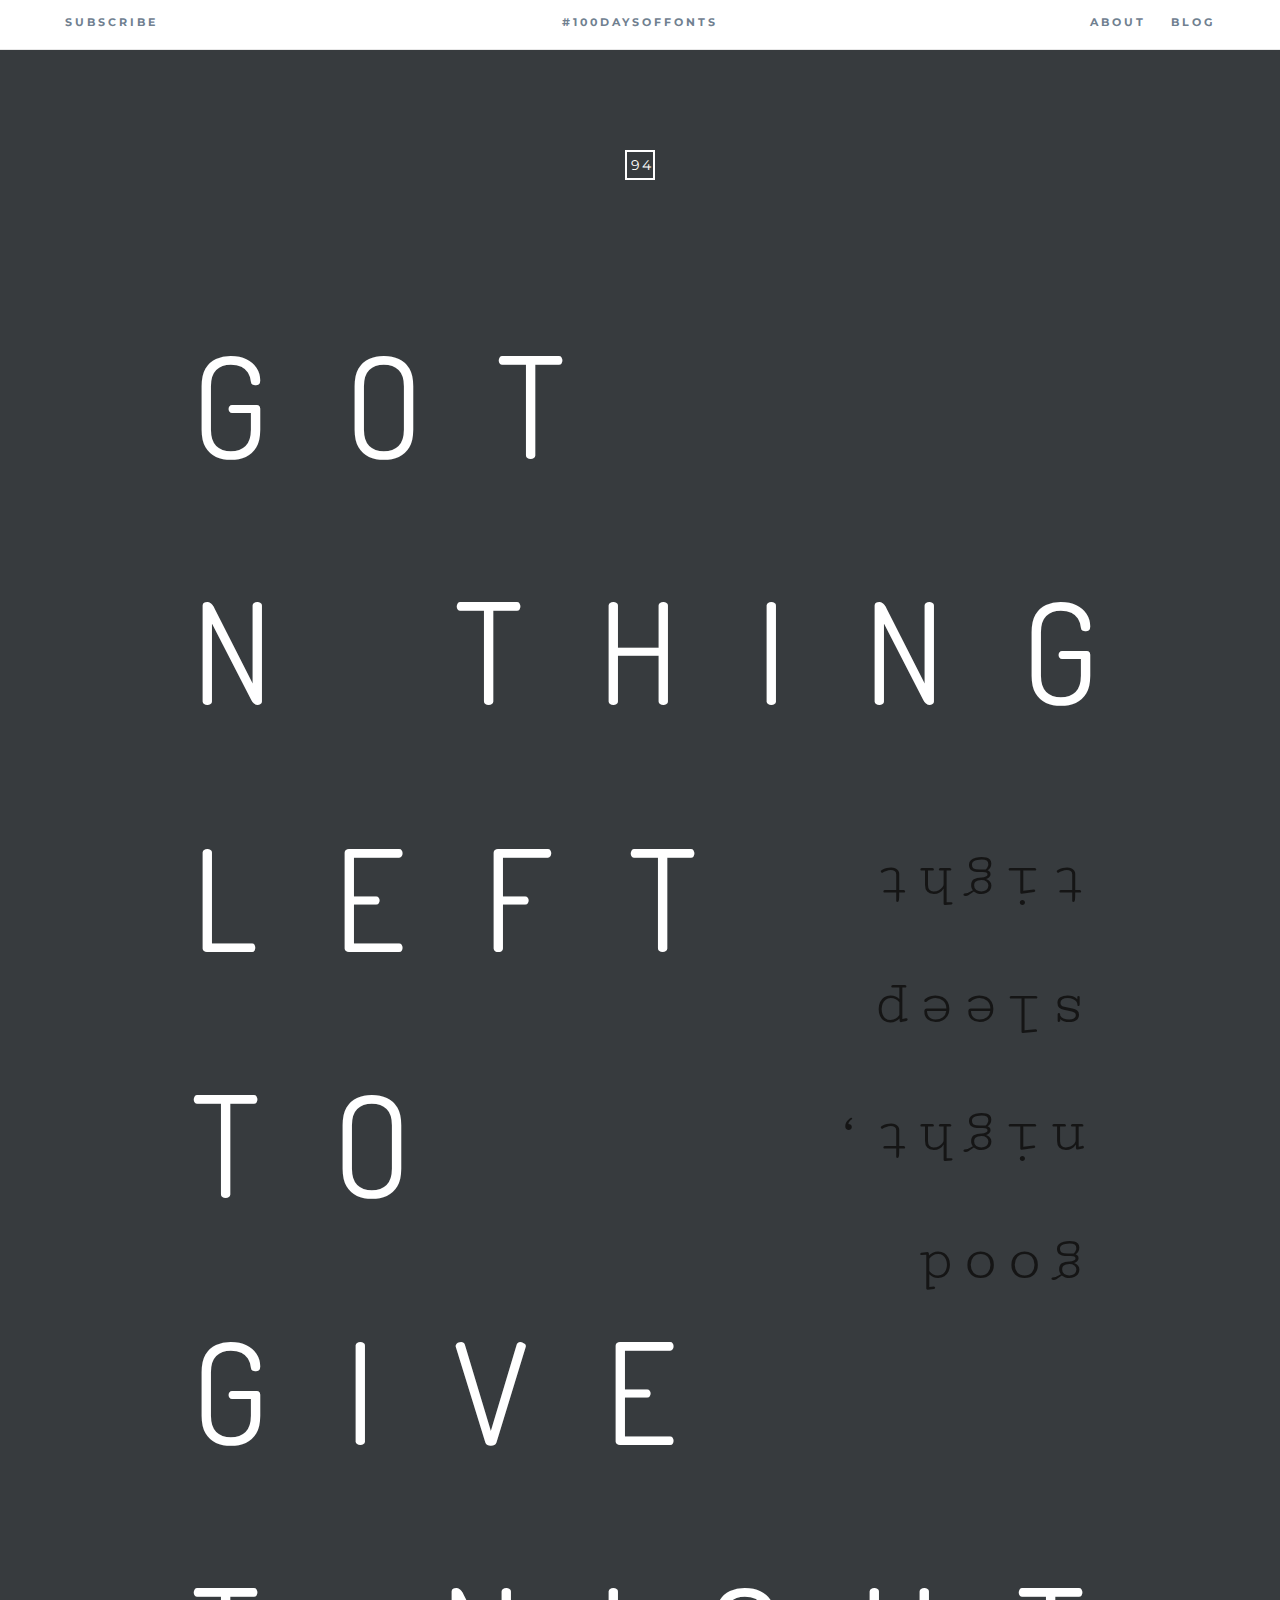
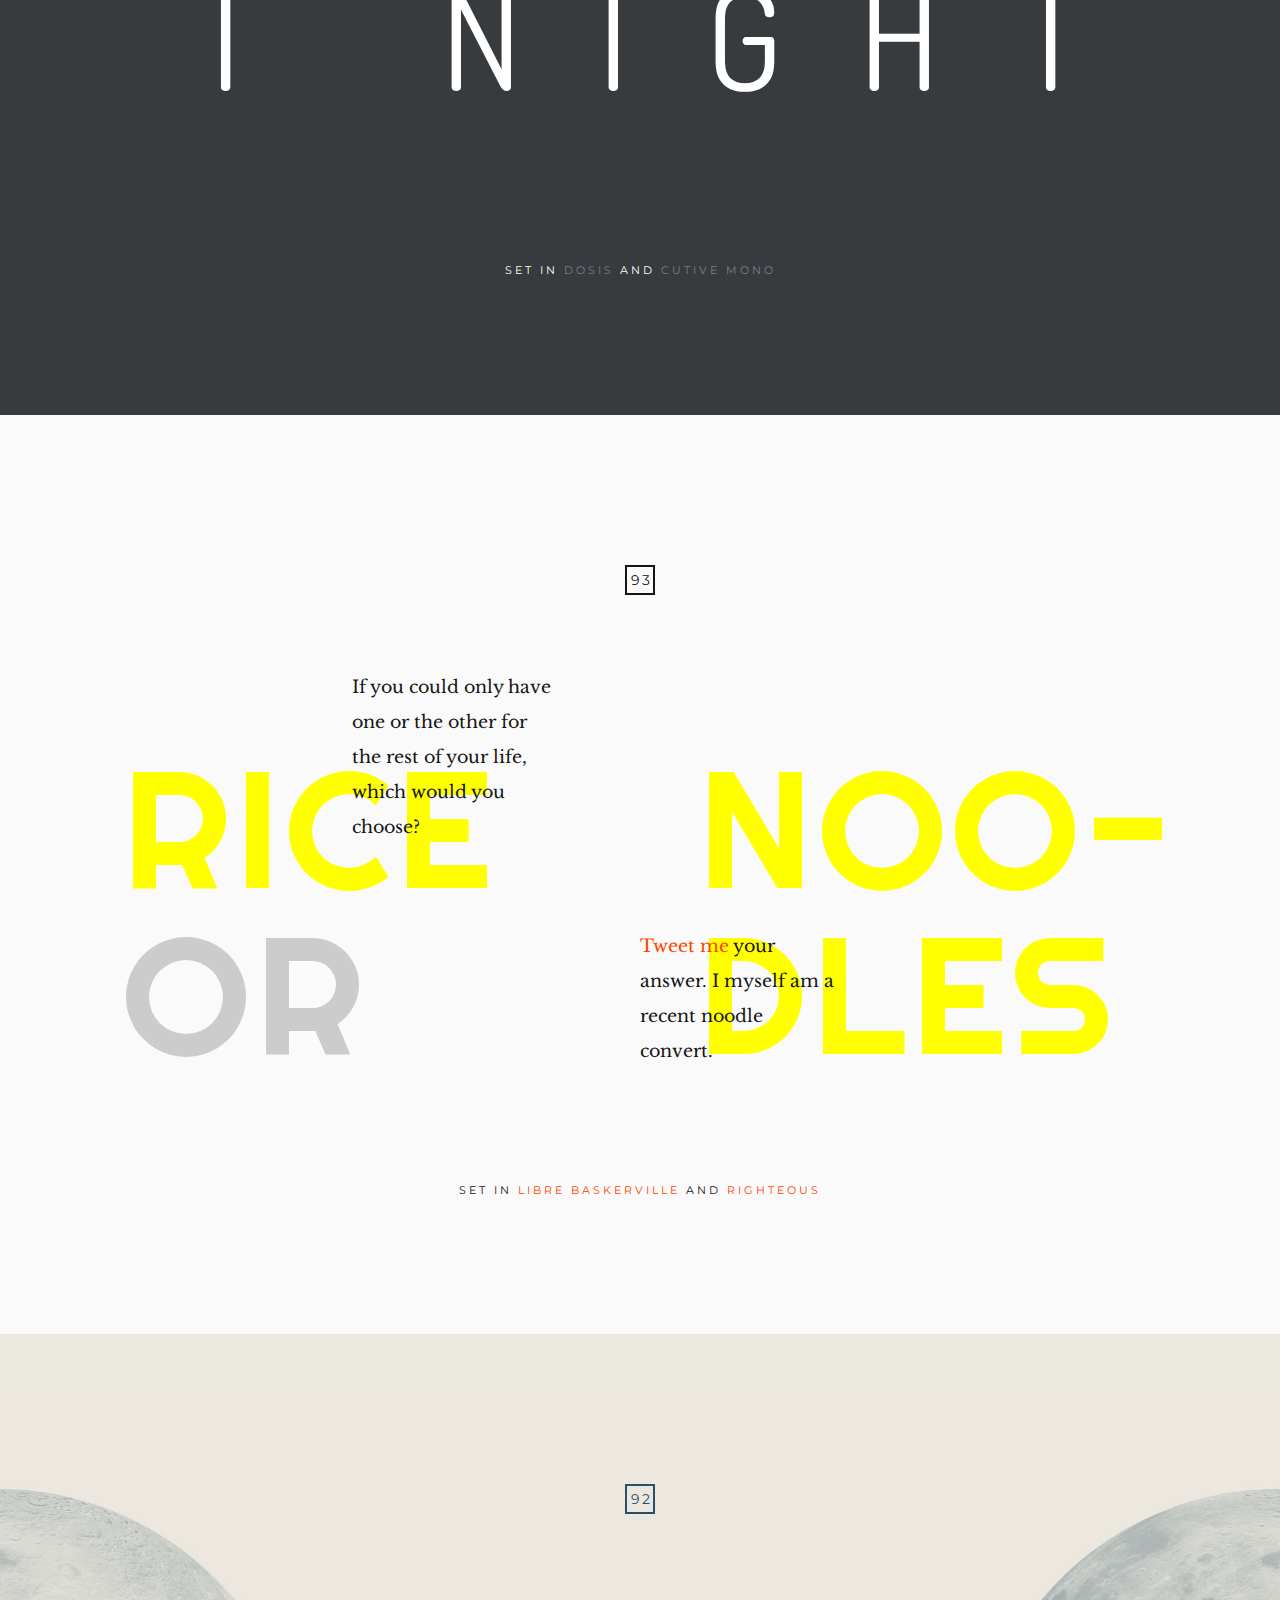
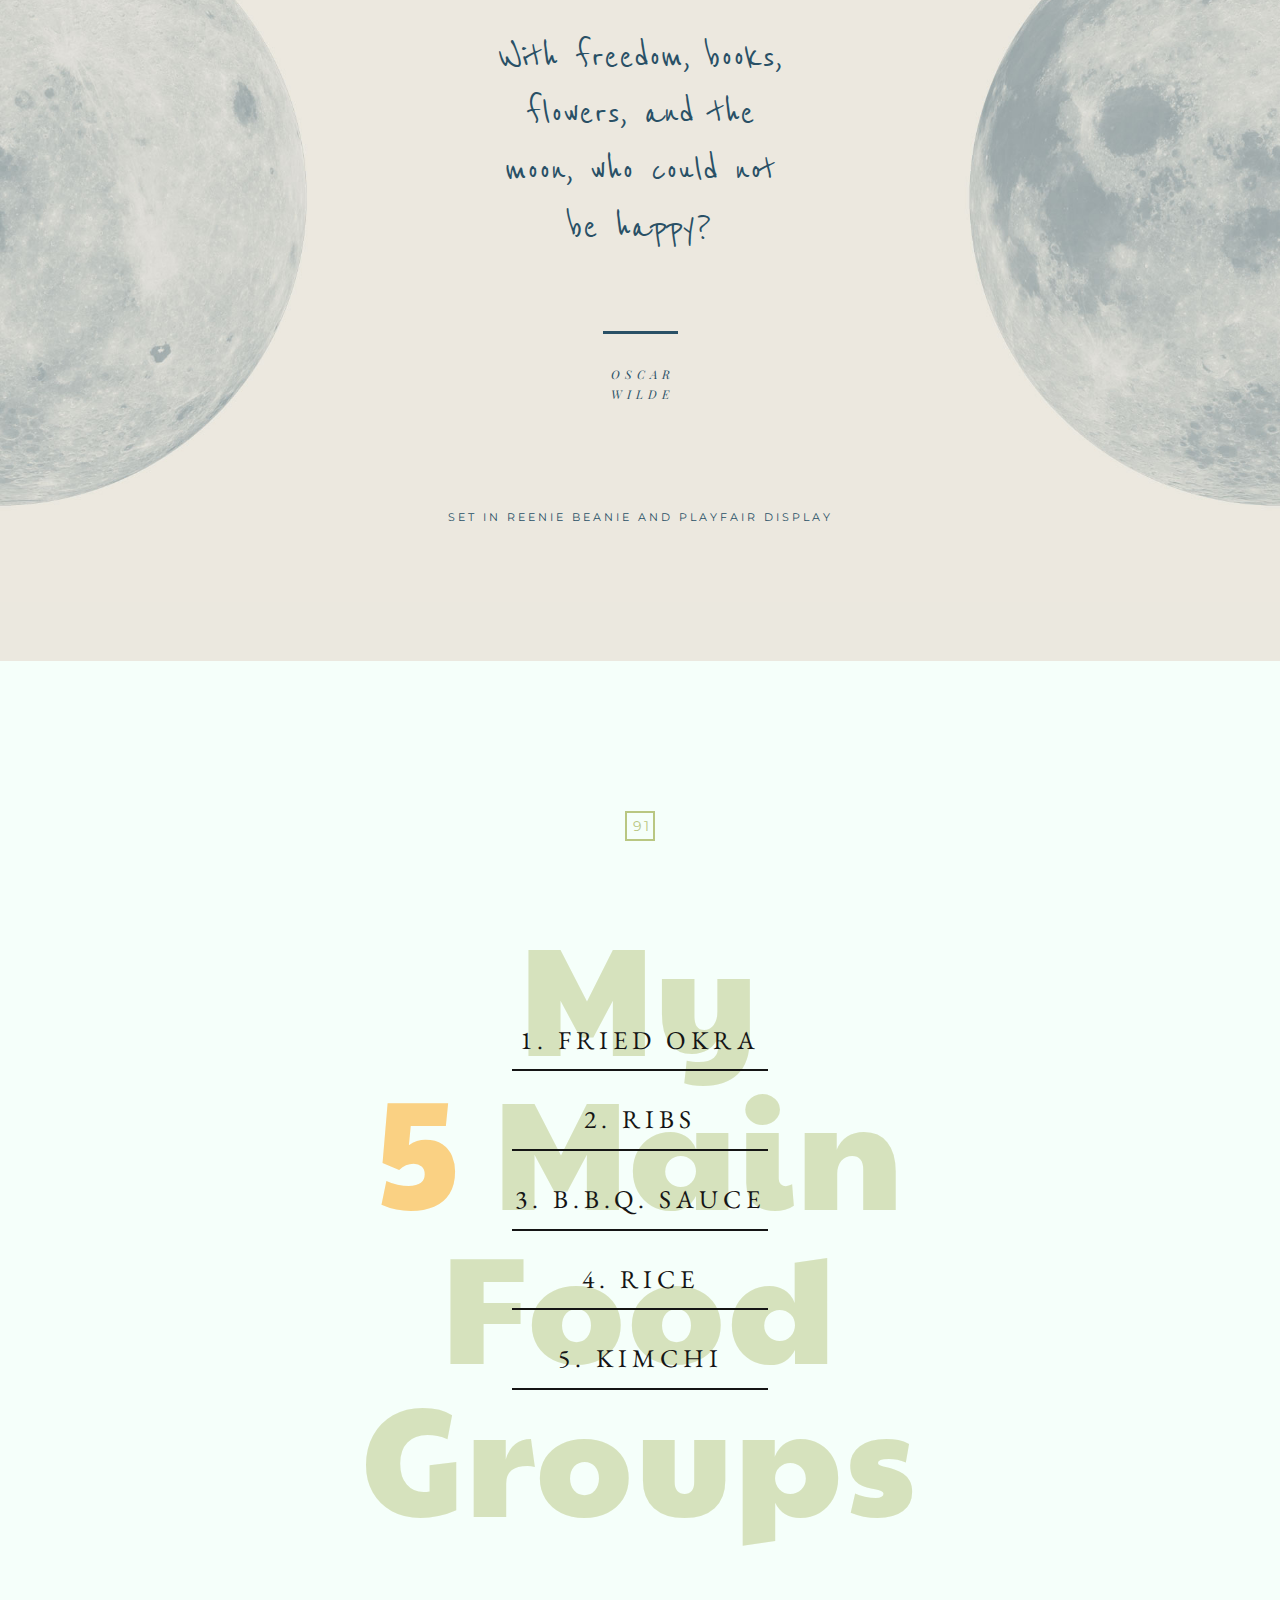
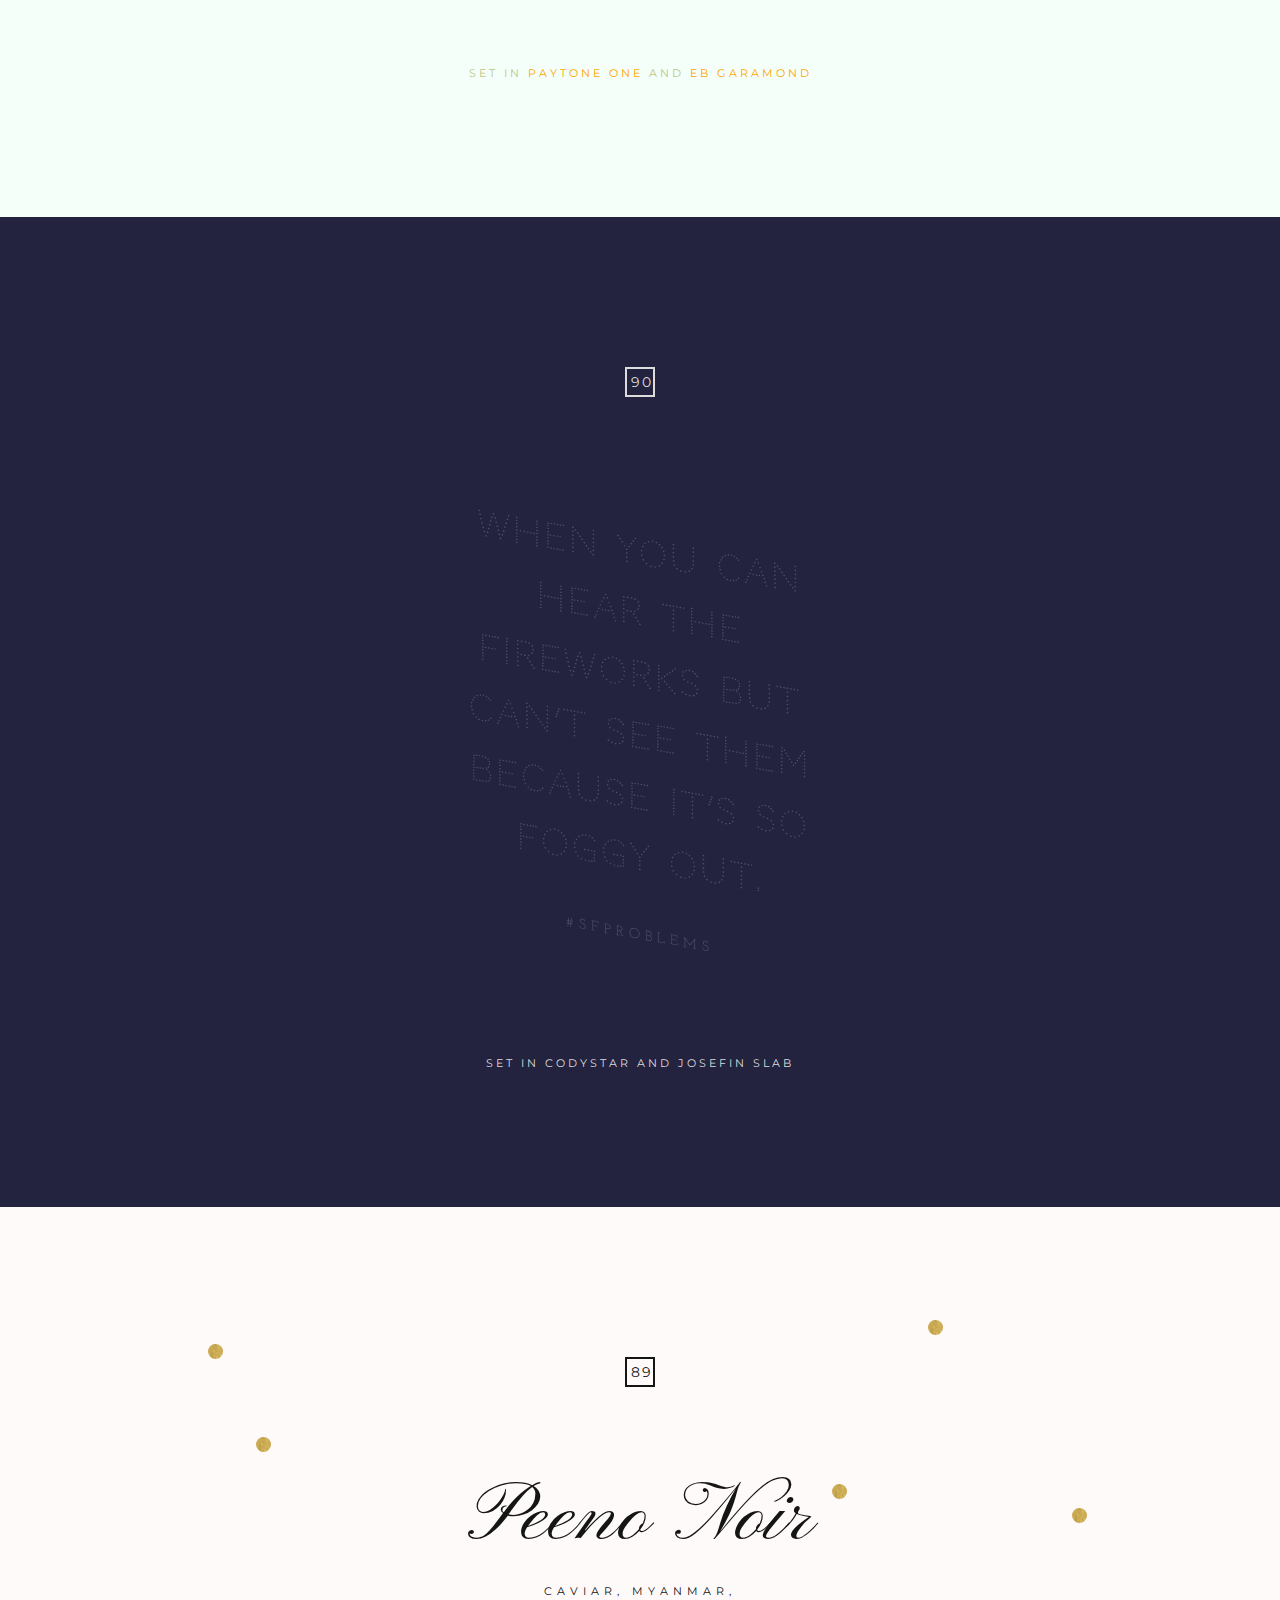
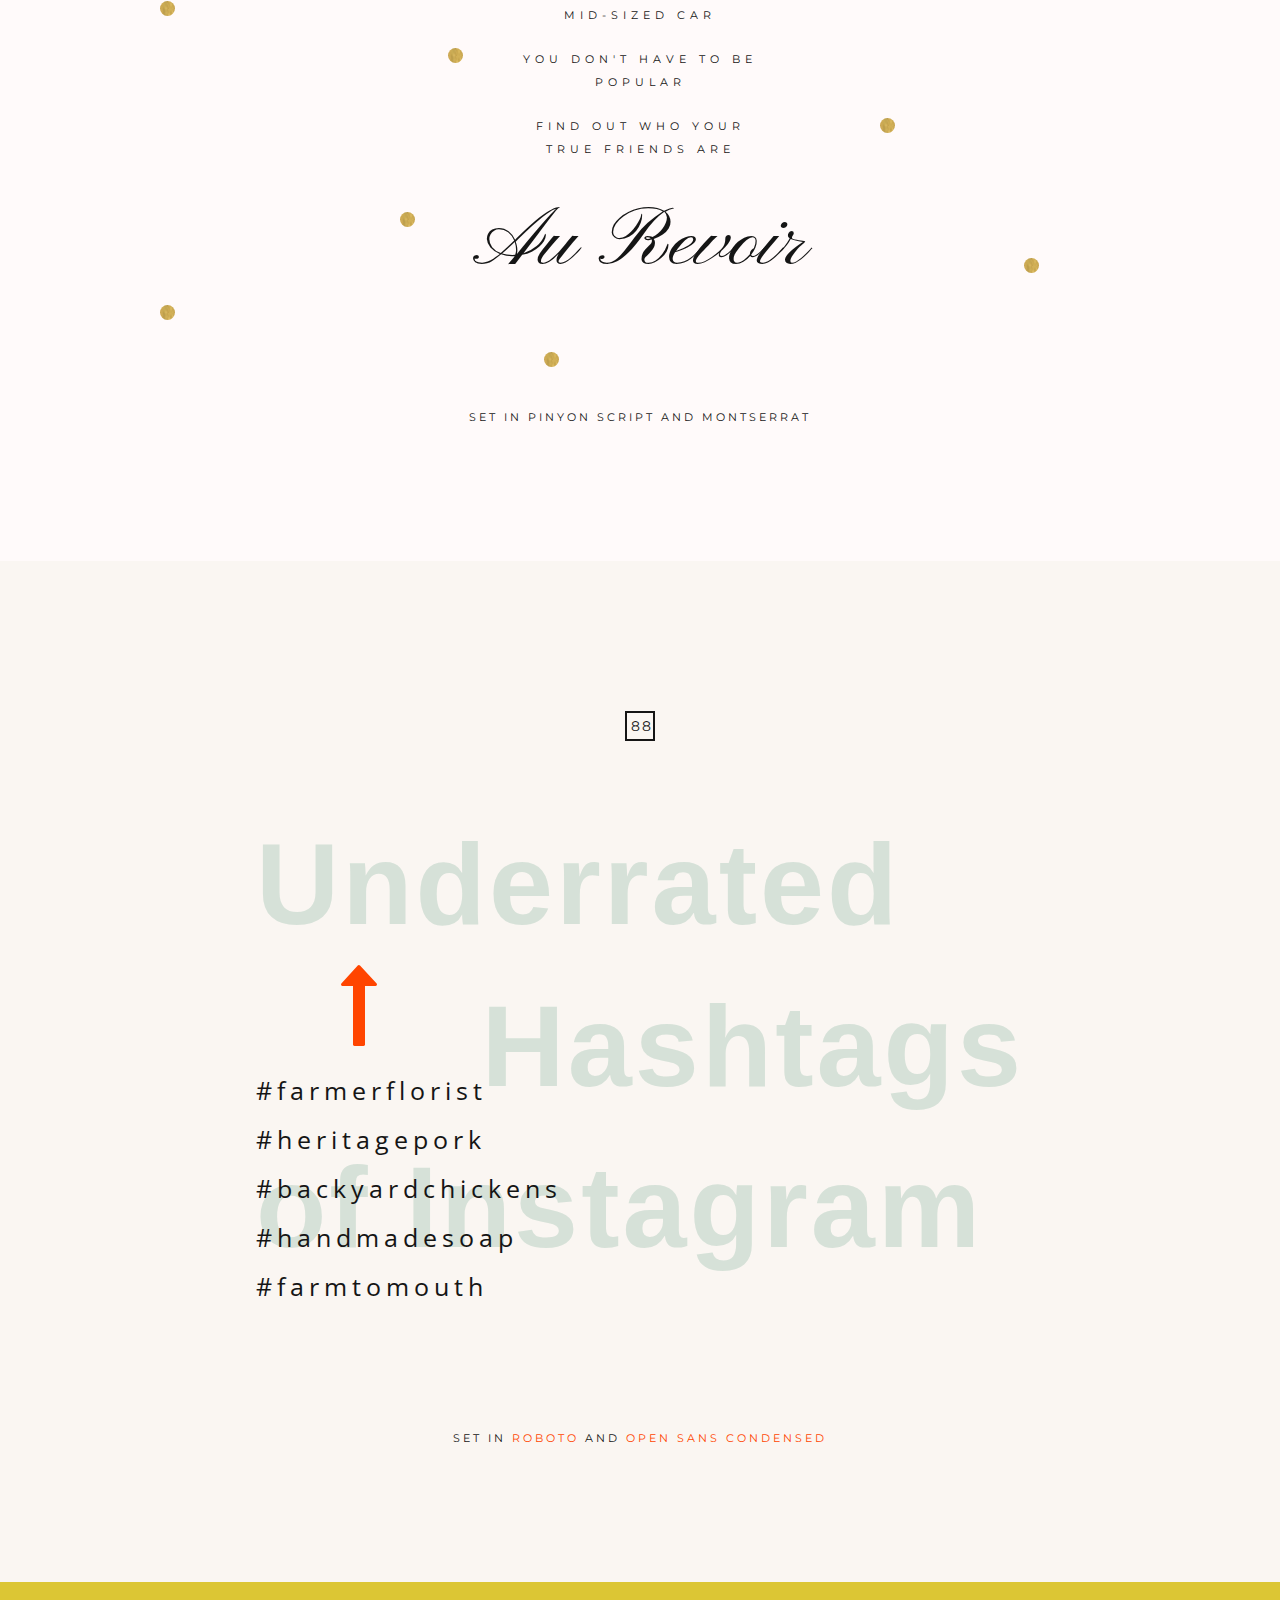
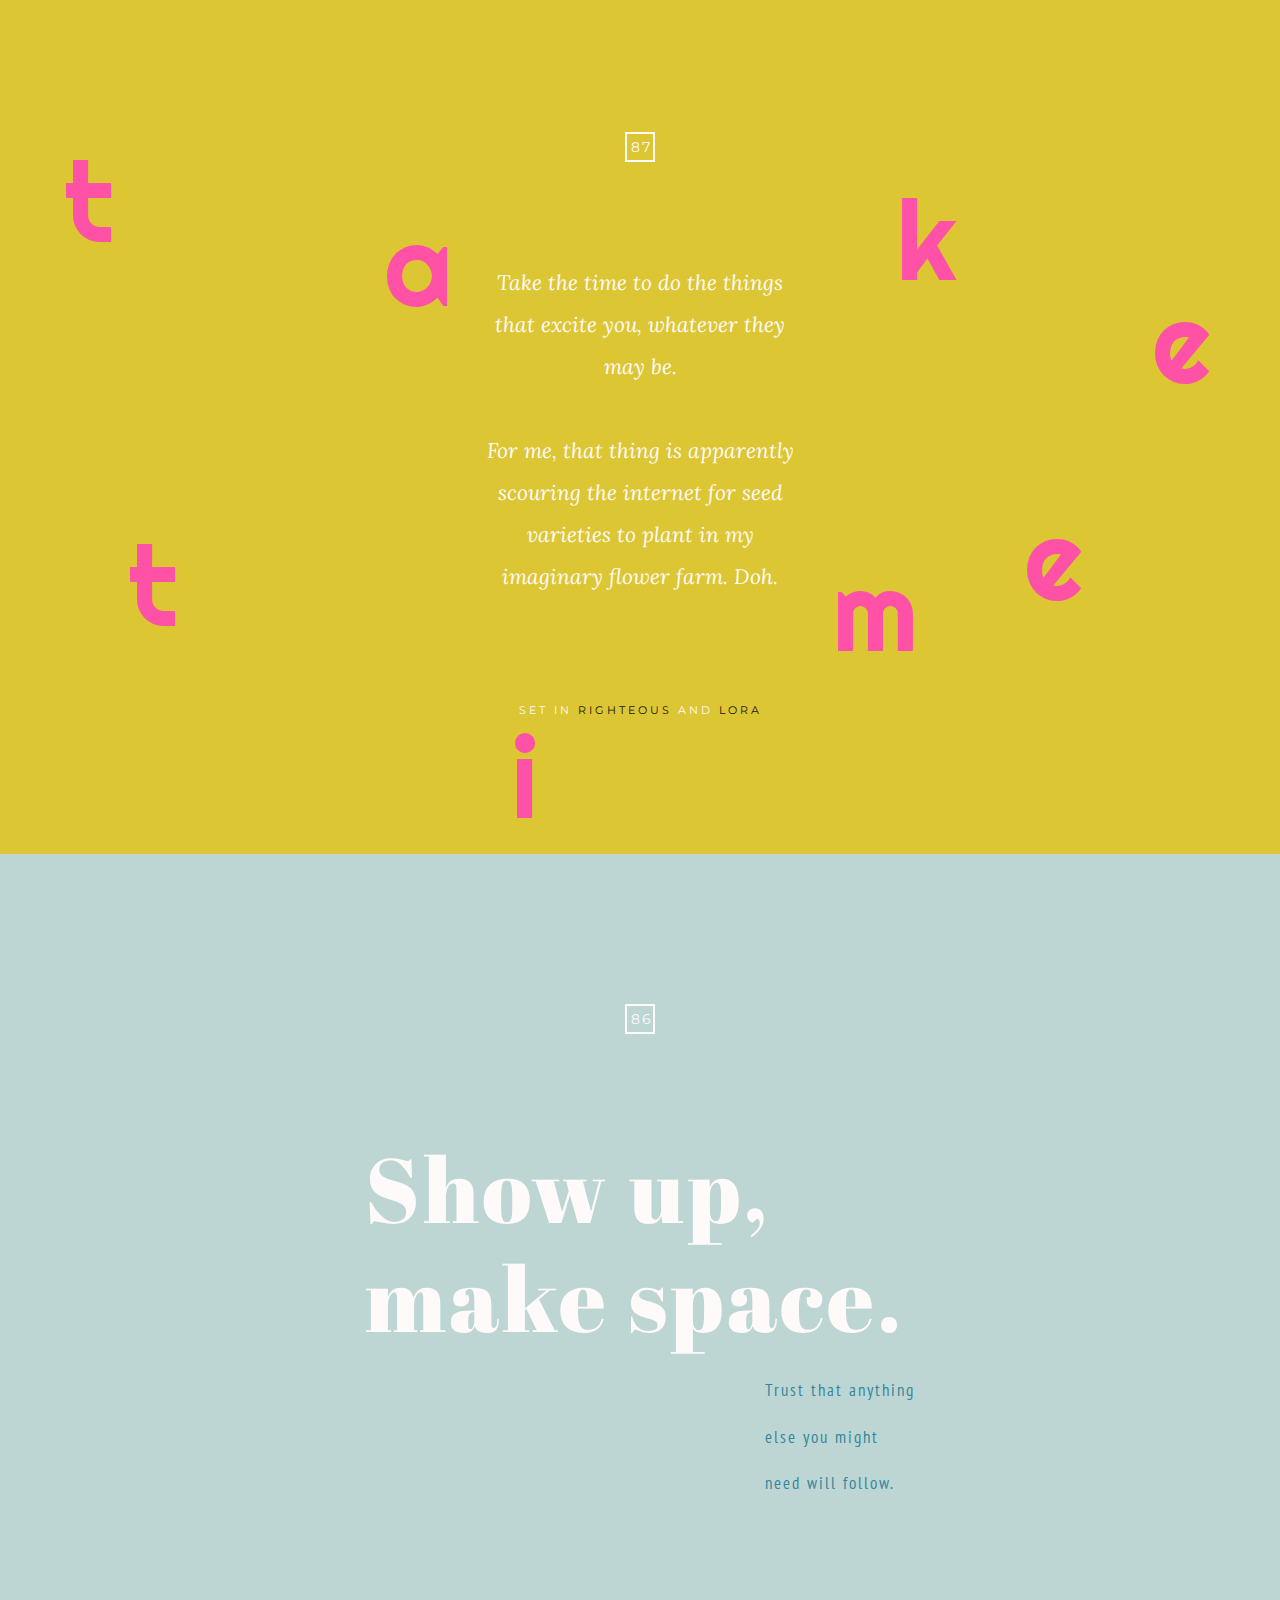
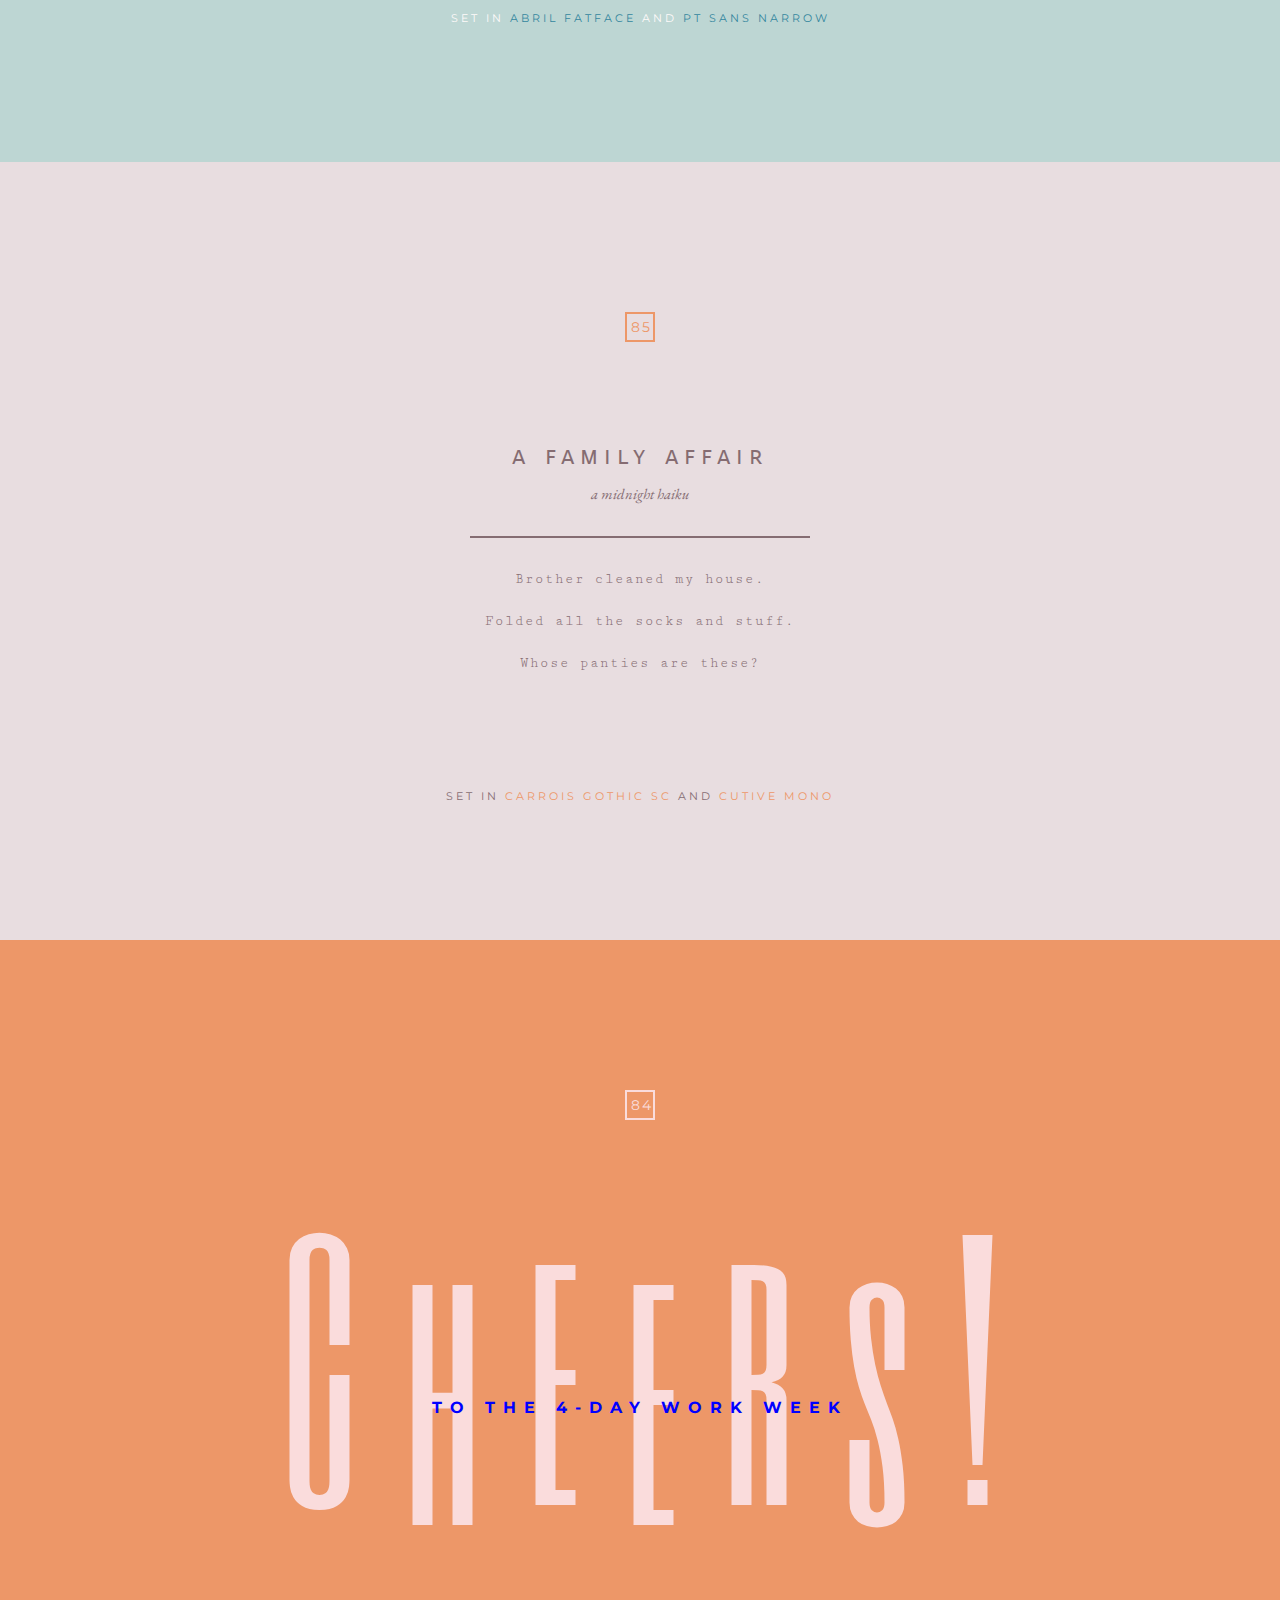
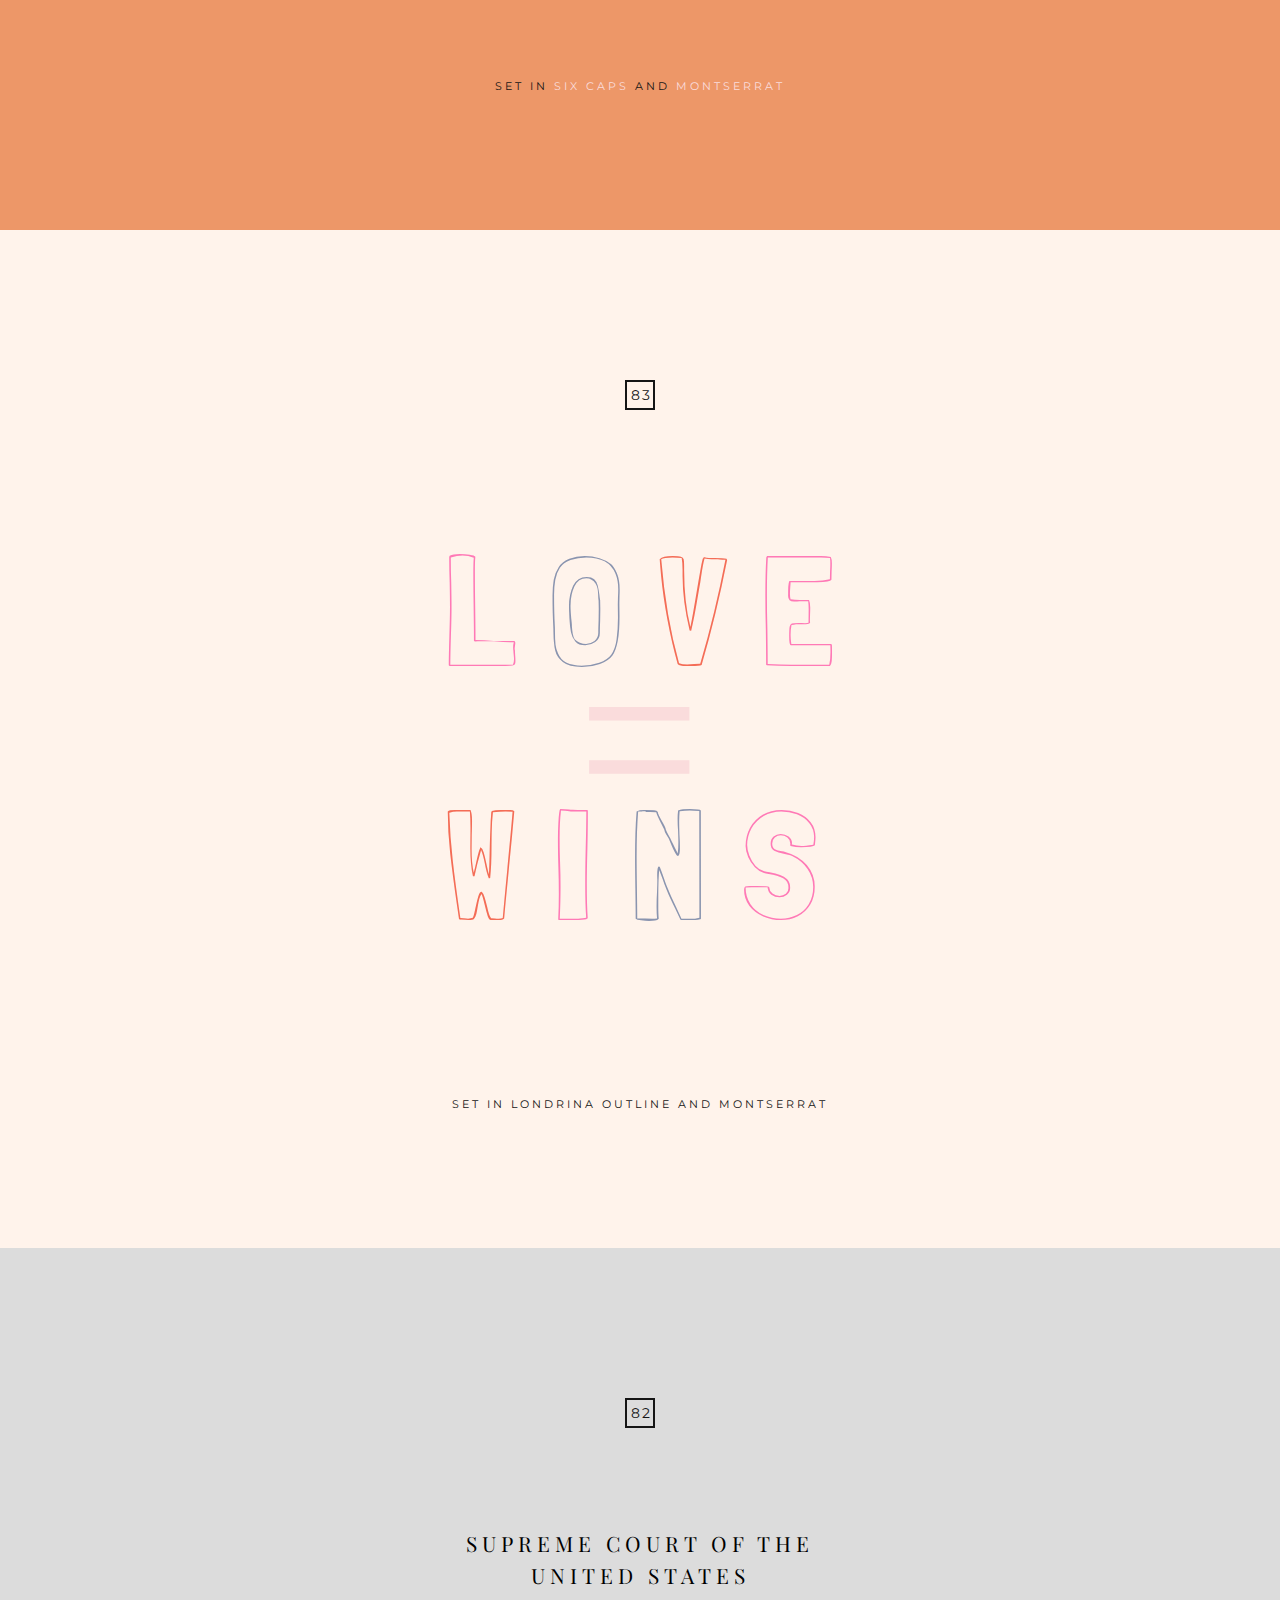
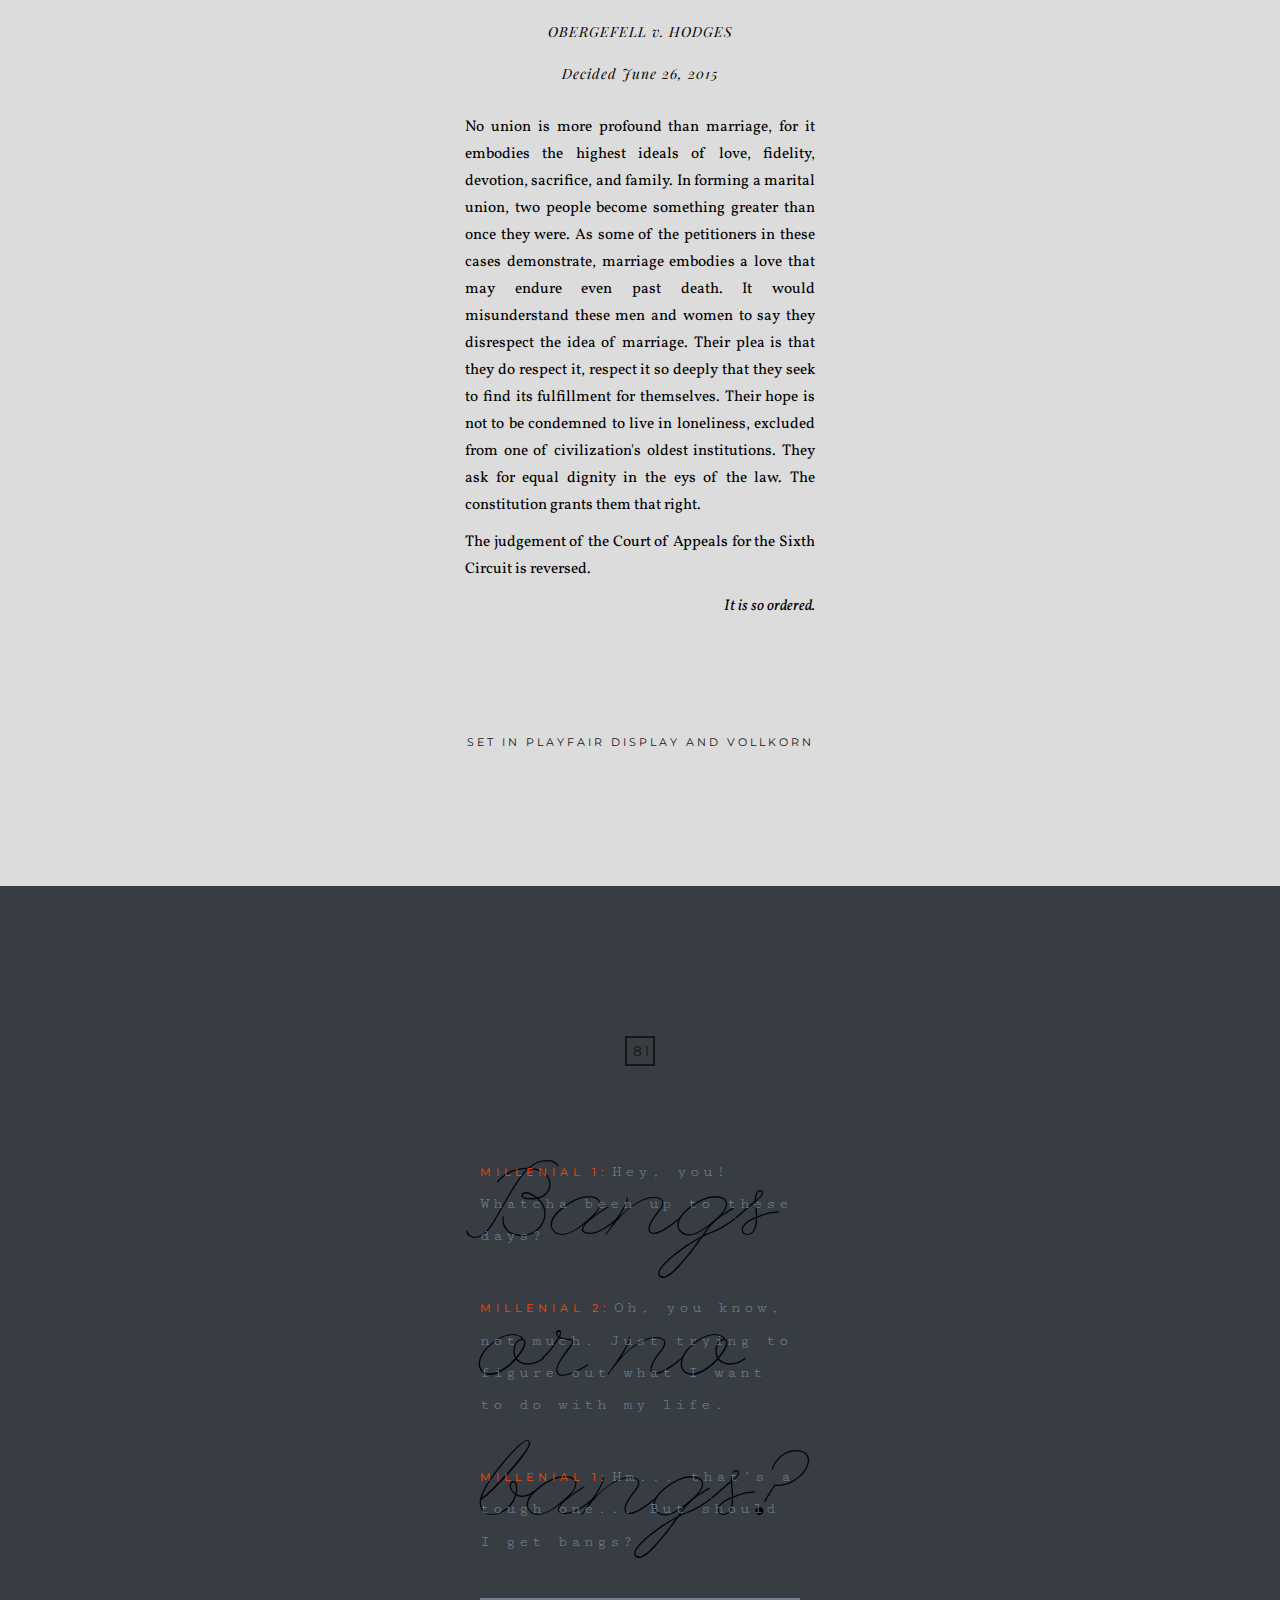
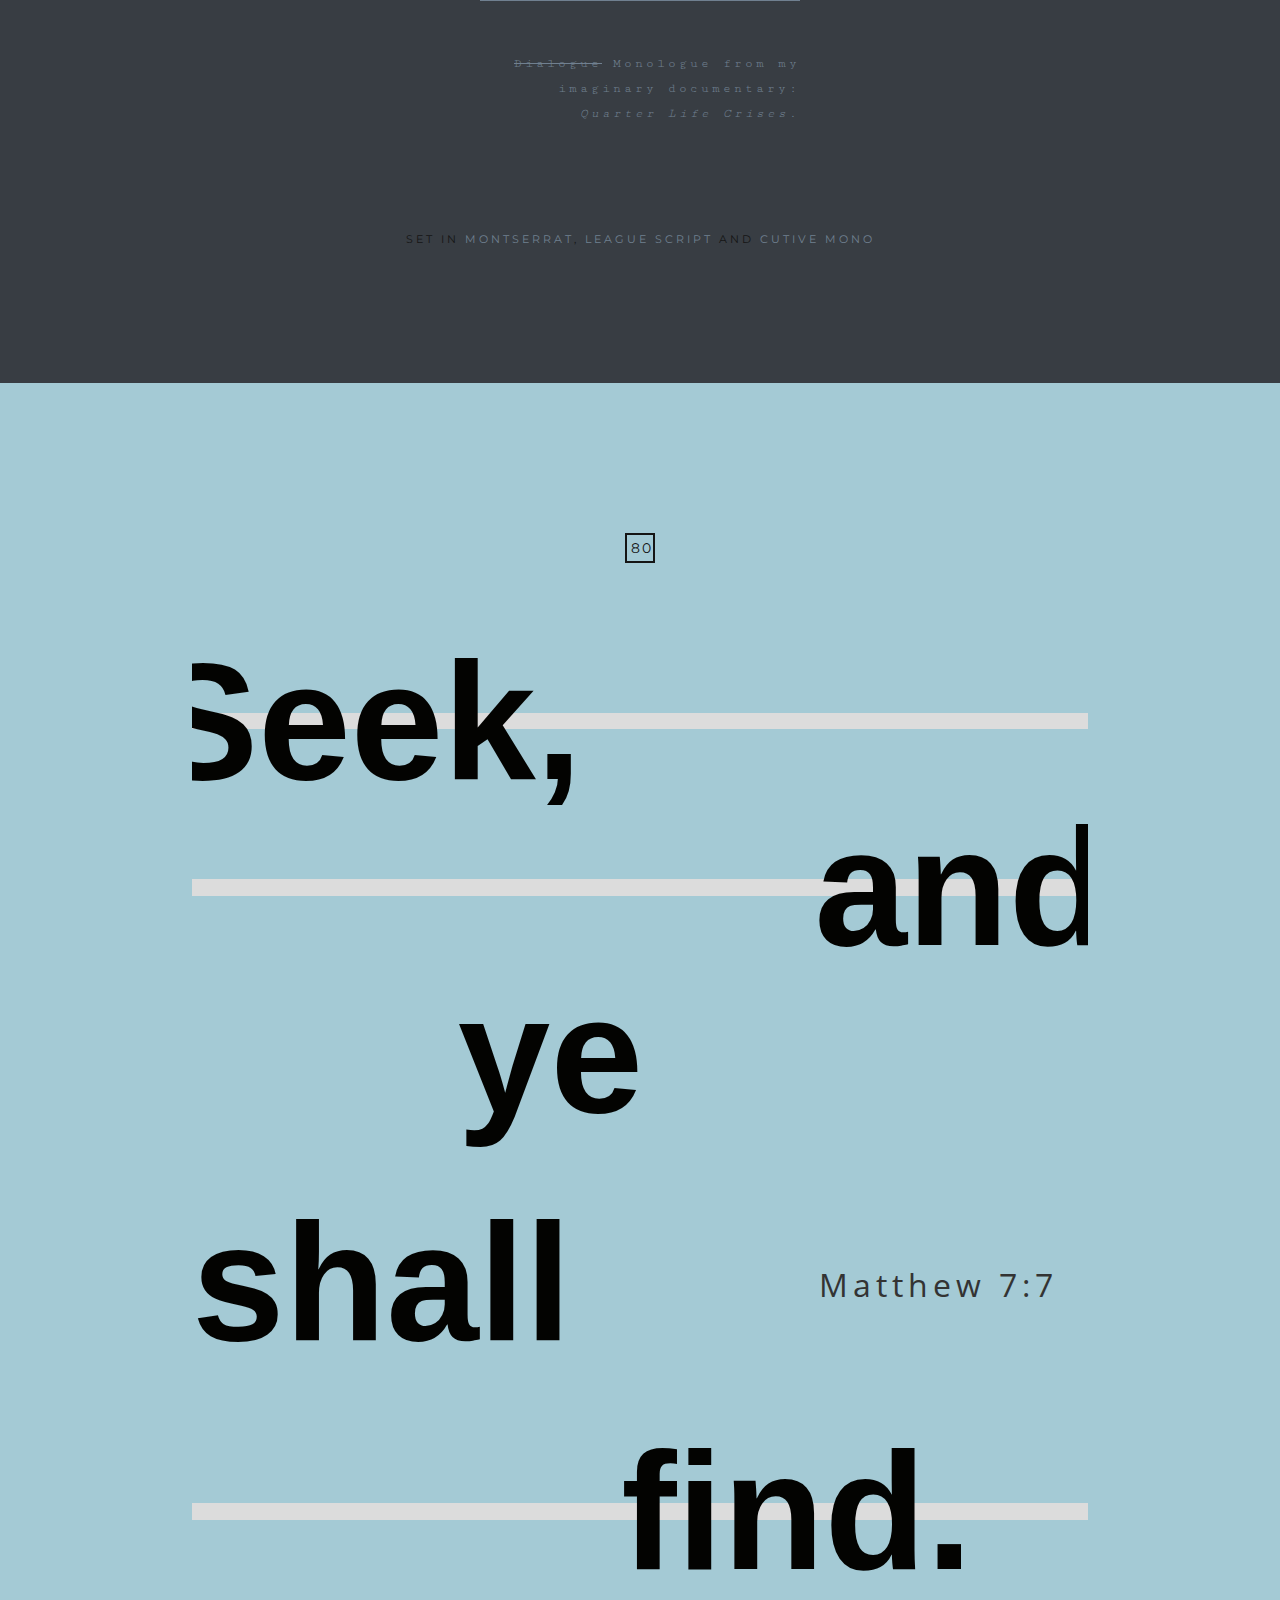
==== commit 5317fee9: "adds content and styles for day 94" ====
--- a/index.html
+++ b/index.html
@@ -15,6 +15,7 @@
 	<script type="text/javascript" src="nth_everything.js"></script>
 
 <!--Start Day One Google Fonts-->
+<link href='http://fonts.googleapis.com/css?family=Dosis' rel='stylesheet' type='text/css'>
 <link href='http://fonts.googleapis.com/css?family=Reenie+Beanie' rel='stylesheet' type='text/css'>
 <link href='http://fonts.googleapis.com/css?family=Paytone+One' rel='stylesheet' type='text/css'>
 <link href='http://fonts.googleapis.com/css?family=Codystar' rel='stylesheet' type='text/css'>
@@ -157,6 +158,49 @@
 			</div>
 			</nav>
 		</div>
+
+<!--Start Day 94-->
+<div id="ninetyfour">
+	<div class="content text-center">
+		<div class="day text-center">
+			94
+		</div>
+
+		<div class="row">
+			<div class="secondfont">GOT N&nbsp;THING LEFT TO GIVE T&nbsp;NIGHT</div>
+			<div class="firstfont"v>good night, sleep tight</div>
+		</div>
+
+		<div class="colophon text-uppercase">
+		<p>Set in <a href="http://www.google.com/fonts/specimen/Dosis">Dosis</a> and <a href="http://www.google.com/fonts/specimen/Cutive+Mono">Cutive Mono</a></p>
+		</div>
+</div>
+</div>
+<!--End Day 94-->
+
+<!--Start Day 93-->
+<div id="ninetythree">
+	<div class="content text-center">
+		<div class="day text-center">
+			93
+		</div>
+
+		<div class="row">
+			<div class="firstfont questionone">If you could only have one or the other for the rest of your life, which would you choose?</div>
+
+			<div class="firstfont questiontwo"><a href="https://twitter.com/intent/tweet?screen_name=schmohee">Tweet me</a> your answer. I myself am a recent noodle convert.</div>
+			
+			<div class="col-sm-6 col-md-6 secondfont rice">Rice<br><span style="color: #cccccc;">Or</span></div>
+			<div class="col-sm-6 col-md-6 secondfont noodles">Noo-<br>dles</div>
+		
+		</div>
+
+		<div class="colophon text-uppercase">
+		<p>Set in <a href="http://www.google.com/fonts/specimen/Libre+Baskerville">Libre Baskerville</a> and <a href="http://www.google.com/fonts/specimen/Righteous">Righteous</a></p>
+		</div>
+</div>
+</div>
+<!--End Day 93-->
 
 <!--Start Day 92-->
 <div id="ninetytwo">
--- a/stylesheets/styles.css
+++ b/stylesheets/styles.css
@@ -11532,4 +11532,183 @@
 #ninetytwo a:hover {
 	text-decoration: none;
 	color: orange;
+}
+
+/*--------Day 93-----*/
+
+#ninetythree .content {
+	background-color: #fafafa;
+	padding: 15rem 0 12rem 0;
+}
+
+#ninetythree .row {
+	position: relative;
+	margin-left: auto;
+	margin-right: auto;
+	overflow: visible;
+	margin-bottom: 50px;
+	margin-top: 50px;
+	width: 90%;
+
+}
+
+#ninetythree .firstfont {
+	font-family: 'Libre Baskerville', serif;
+	font-size: 1.25em;
+	line-height: 2em;
+	margin-bottom: 30px;
+	margin-top:25px;
+	color: #151515;
+	margin-left: auto;
+margin-right: auto;
+text-align: left;
+width: 200px;
+}
+
+#ninetythree .questionone {
+	position: absolute;
+left: 25%;
+top:0%;
+z-index: 2;
+}
+
+#ninetythree .questiontwo {
+	position: absolute;
+left: 50%;
+top: 60%;
+z-index: 2;
+}
+
+#ninetythree .secondfont {
+	font-family: 'Righteous', sans-serif;
+	text-transform: uppercase;
+	font-size: 13vw;
+	line-height: 1em;
+	text-align: left;
+	letter-spacing: 5px;
+	color: yellow;
+	margin-top: 100px;
+padding-left: 5%;}
+
+@media only screen and (max-width : 480px) {
+
+	#ninetythree .noodles {
+		text-align: right;
+	}
+
+#ninetythree .secondfont {
+	font-size: 25vw;
+	margin-top: 50px;
+}
+
+#ninetythree .questiontwo {
+	position: absolute;
+left: 25%;
+top: 60%;
+z-index: 2;
+}
+}
+
+/*-----End Media Query------*/
+
+#ninetythree .colophon {
+	font-family: Montserrat, sans-serif;
+	color: #151515;
+	font-size: .75em;
+	line-height: 2.5em;
+	margin: 10rem 0 0 0;
+	padding: 0 5rem 0 5rem;
+	letter-spacing: 3px;
+	text-align: center;
+	position: relative;
+	z-index: 2;
+}
+
+#ninetythree a {
+	color: orangered;
+}
+
+#ninetythree a:hover {
+	text-decoration: none;
+	color: #cccccc;
+}
+
+/*--------Day 94-----*/
+
+#ninetyfour .content {
+	background-color: #373B3E;
+	padding: 15rem 0 12rem 0;
+}
+
+#ninetyfour .day {
+	color: white;
+	border-color: white;
+}
+
+#ninetyfour .row {
+	position: relative;
+	margin-left: auto;
+	margin-right: auto;
+	overflow: visible;
+	margin-bottom: 50px;
+	margin-top: 100px;
+	width: 70%;
+
+}
+
+#ninetyfour .firstfont {
+	font-family: 'Cutive Mono', serif;
+	font-size: 5vw;
+	letter-spacing: 5px;
+	line-height: 2em;
+	margin-bottom: 30px;
+	margin-top:25px;
+	color: #151515;
+	margin-left: auto;
+margin-right: auto;
+text-align: left;
+width: 50%;
+	-ms-transform: rotate(180deg); /* IE 9 */
+  -webkit-transform: rotate(180deg); /* Chrome, Safari, Opera */
+  transform: rotate(180deg);
+  position: absolute;
+  top: 35%;
+  right: 0%;
+
+}
+
+#ninetyfour .secondfont {
+	font-family: 'Dosis', sans-serif;
+	text-transform: uppercase;
+	font-size: 11vw;
+	line-height: 1.75em;
+	text-align: justify;
+	letter-spacing: 6vw;
+	color: white;}
+
+@media only screen and (max-width : 480px) {
+}
+
+/*-----End Media Query------*/
+
+#ninetyfour .colophon {
+	font-family: Montserrat, sans-serif;
+	color: white;
+	font-size: .75em;
+	line-height: 2.5em;
+	margin: 10rem 0 0 0;
+	padding: 0 5rem 0 5rem;
+	letter-spacing: 3px;
+	text-align: center;
+	position: relative;
+	z-index: 2;
+}
+
+#ninetyfour a {
+	color: slategrey;
+}
+
+#ninetyfour a:hover {
+	text-decoration: none;
+	color: #cccccc;
 }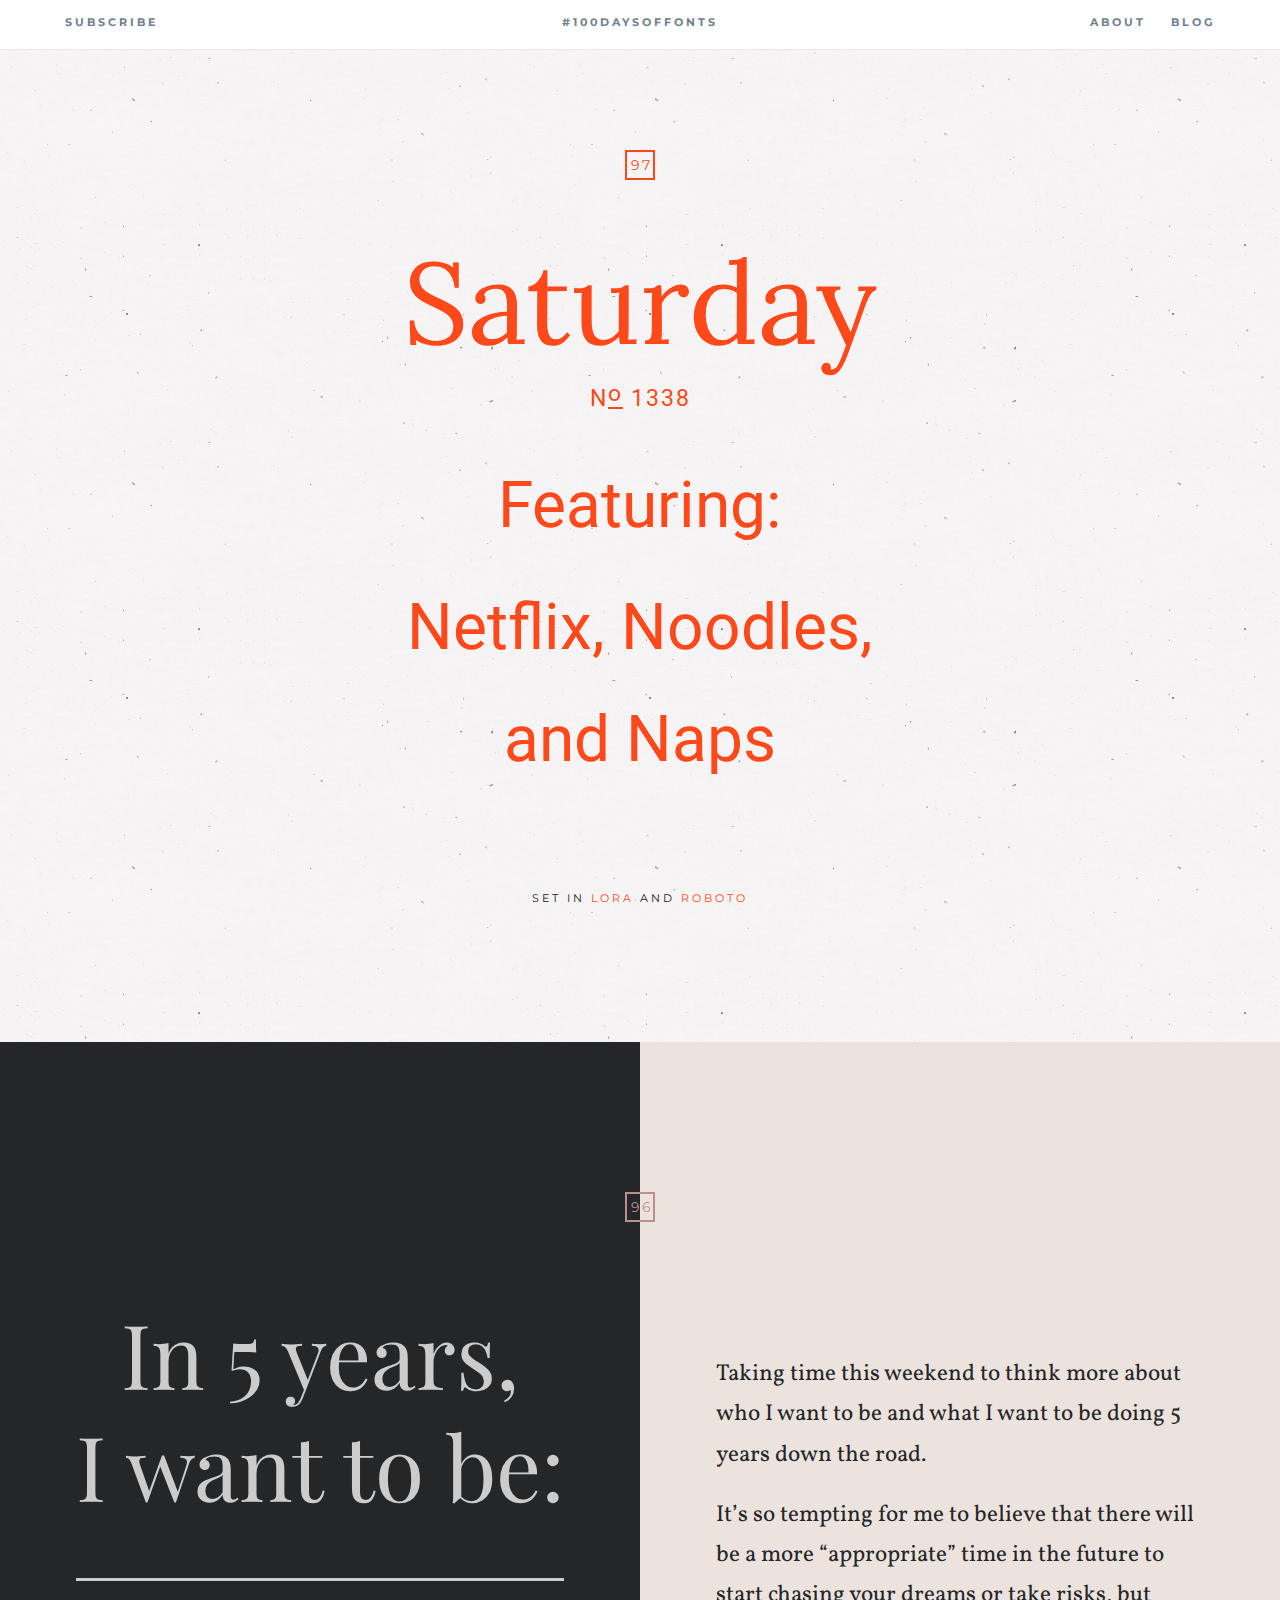
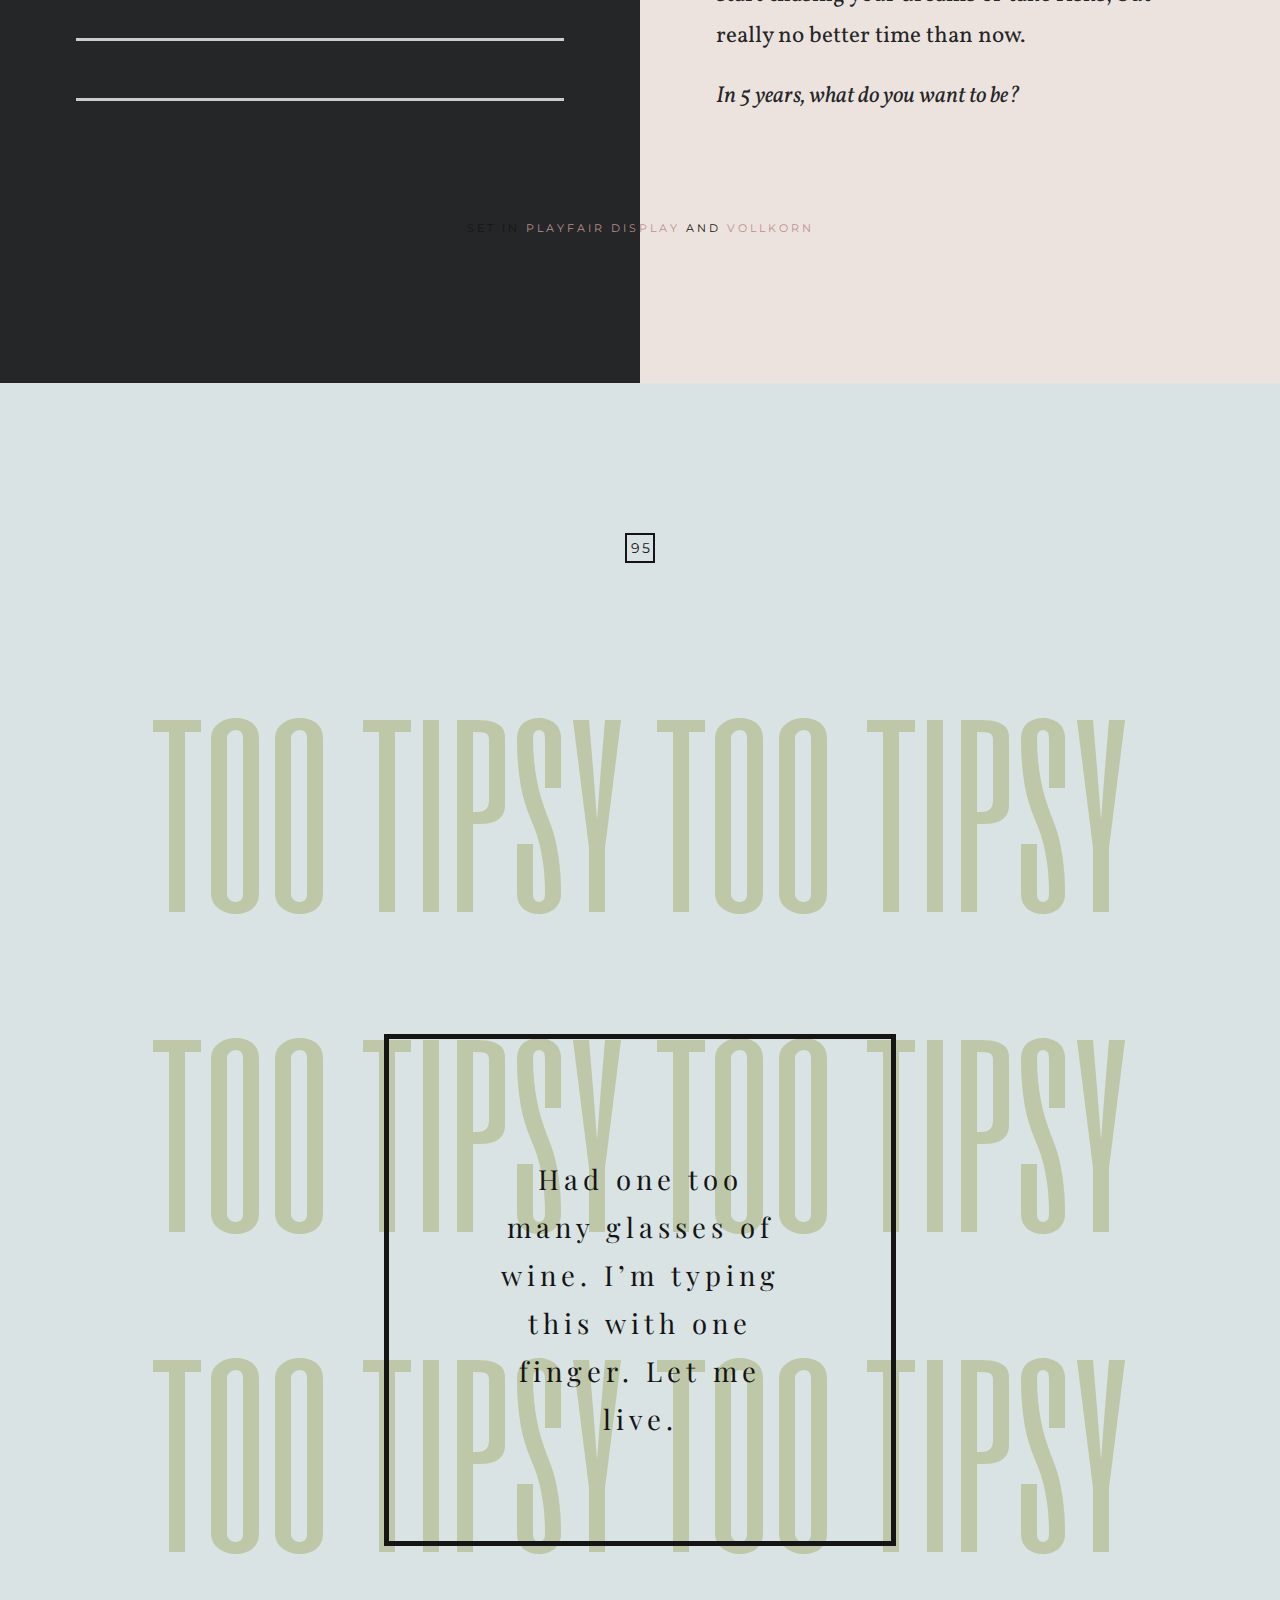
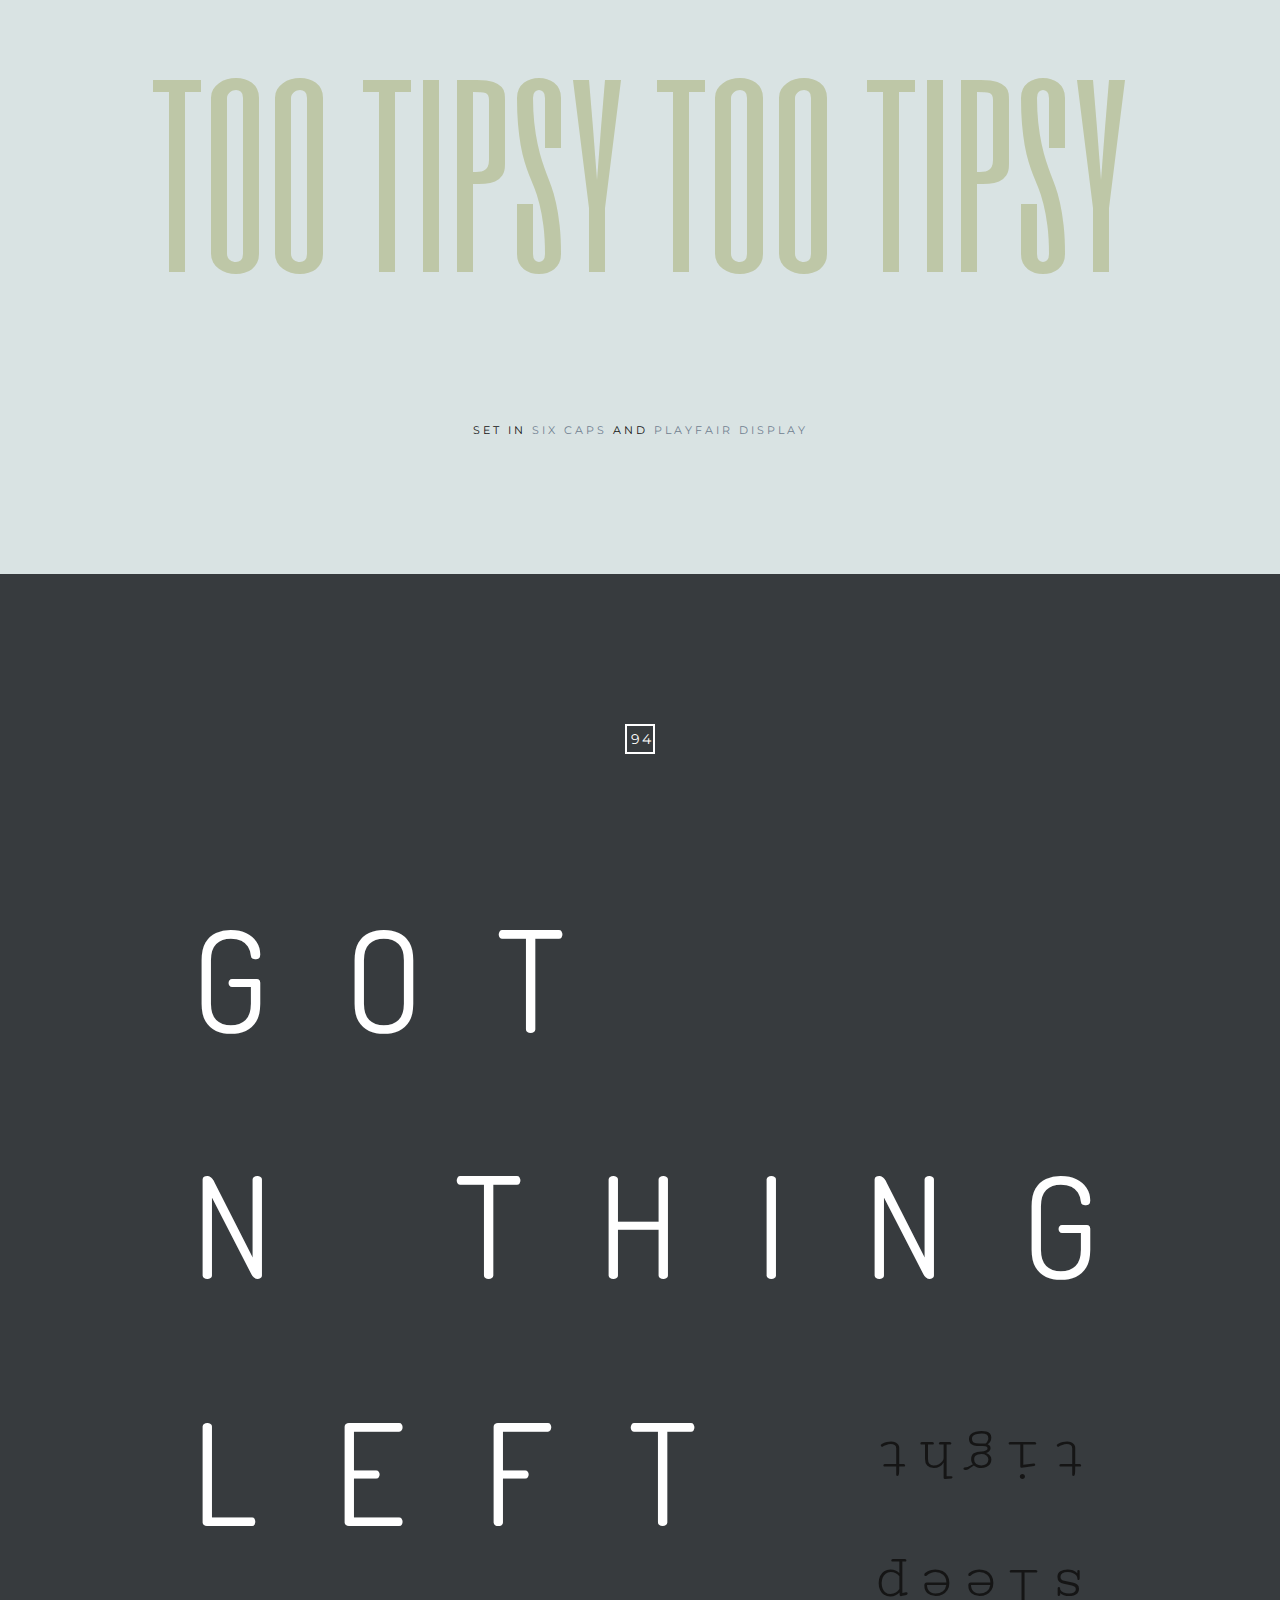
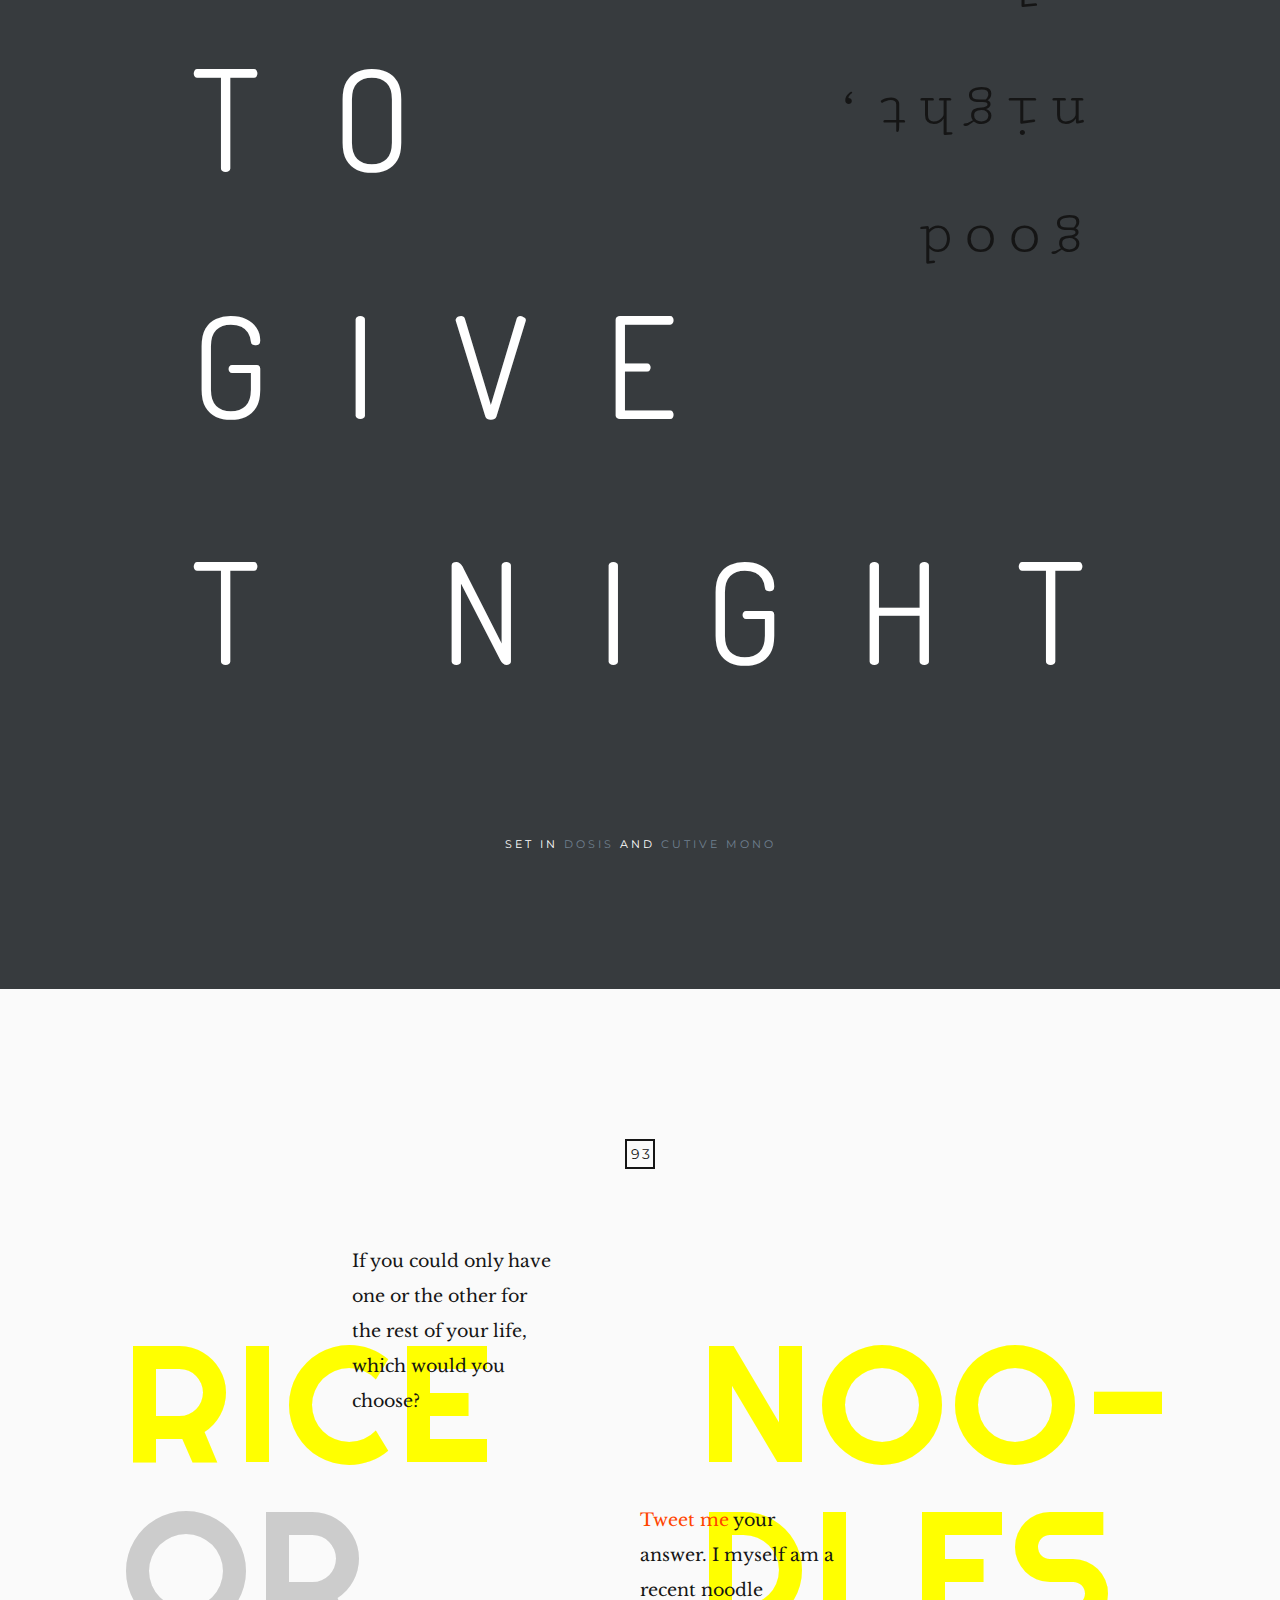
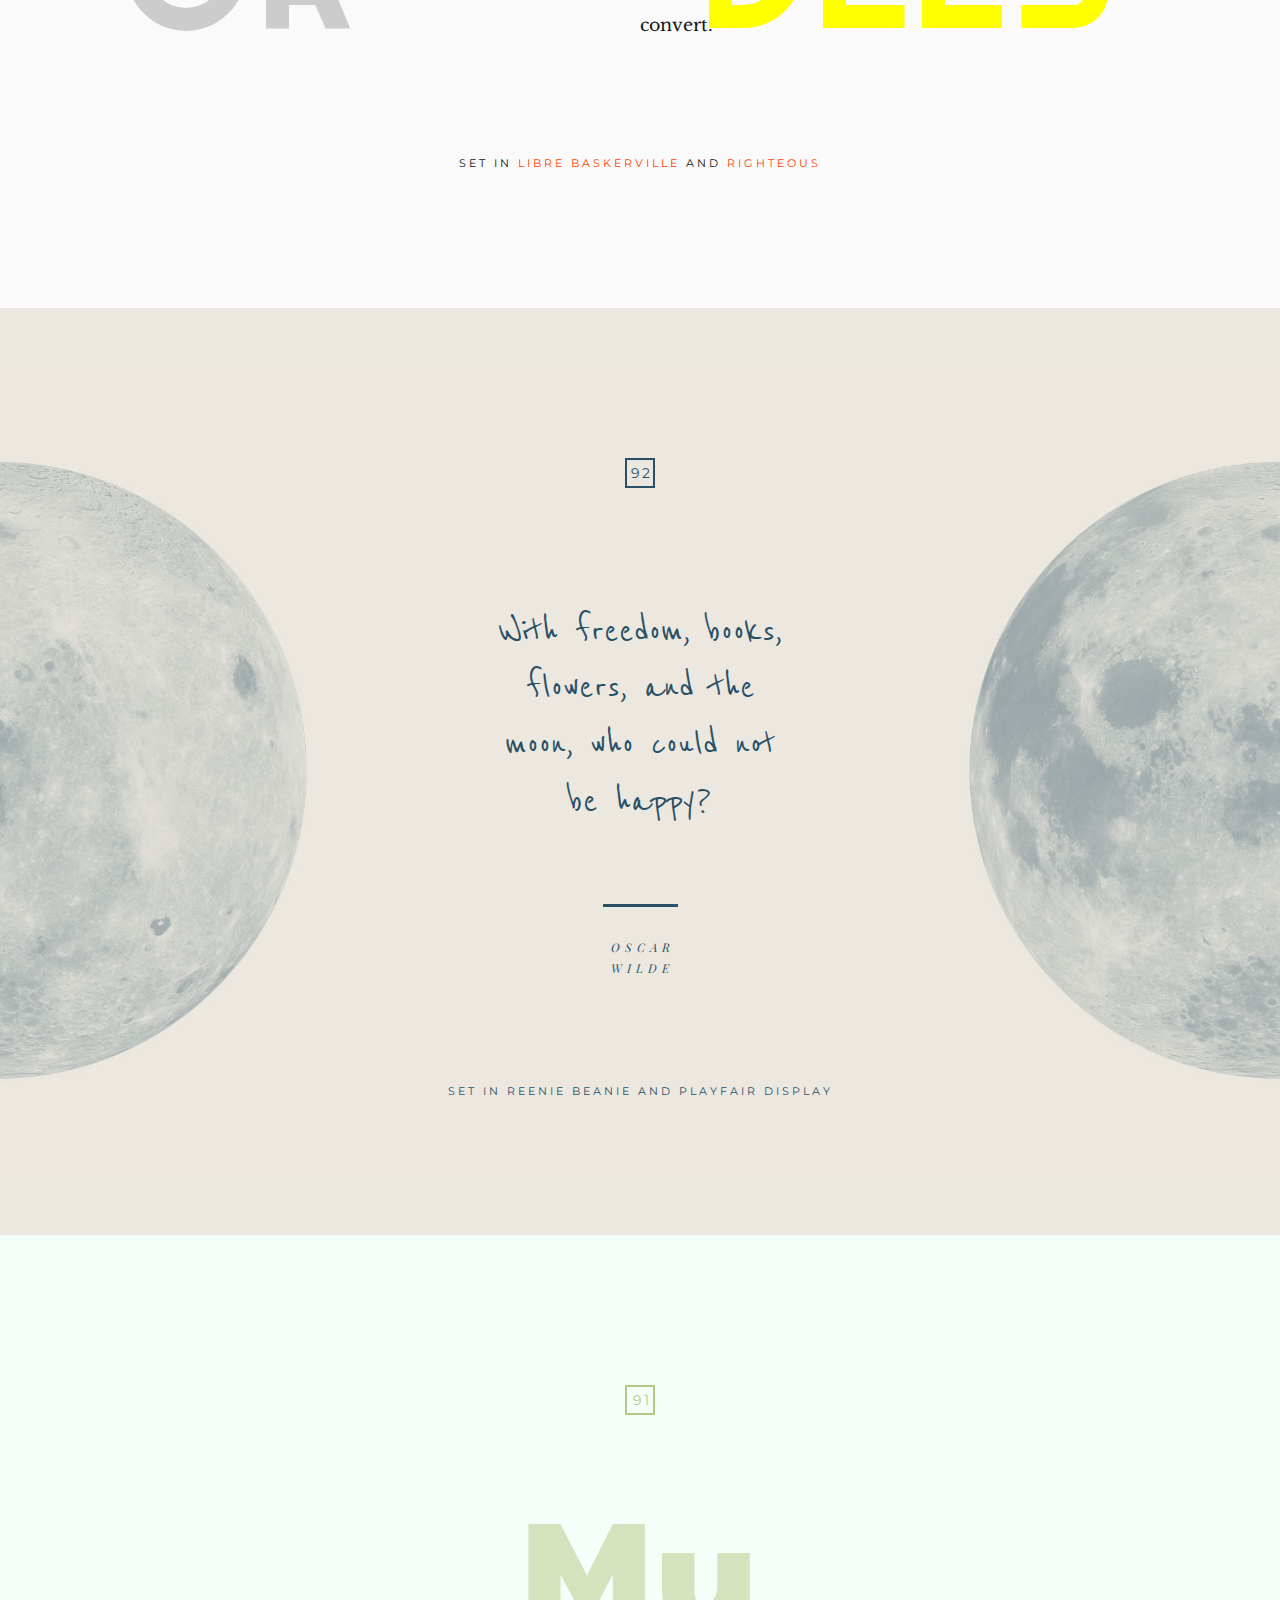
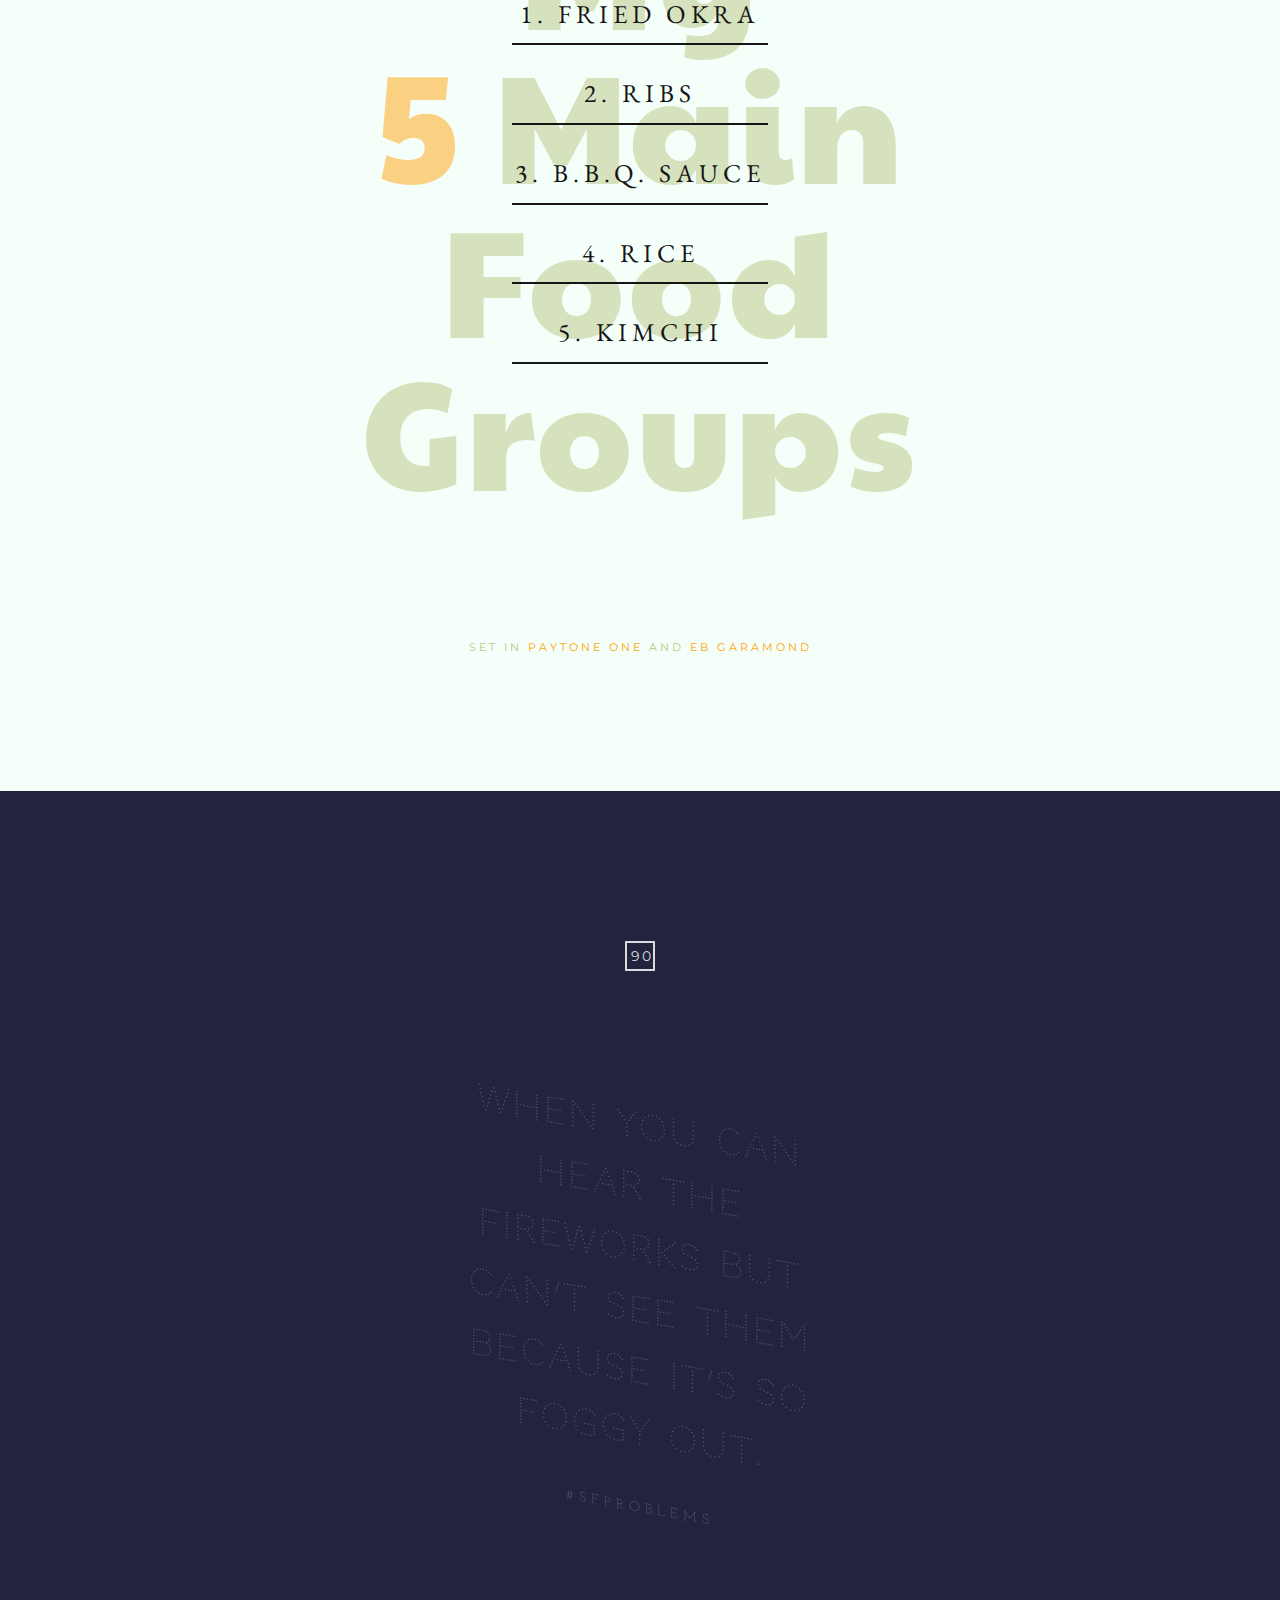
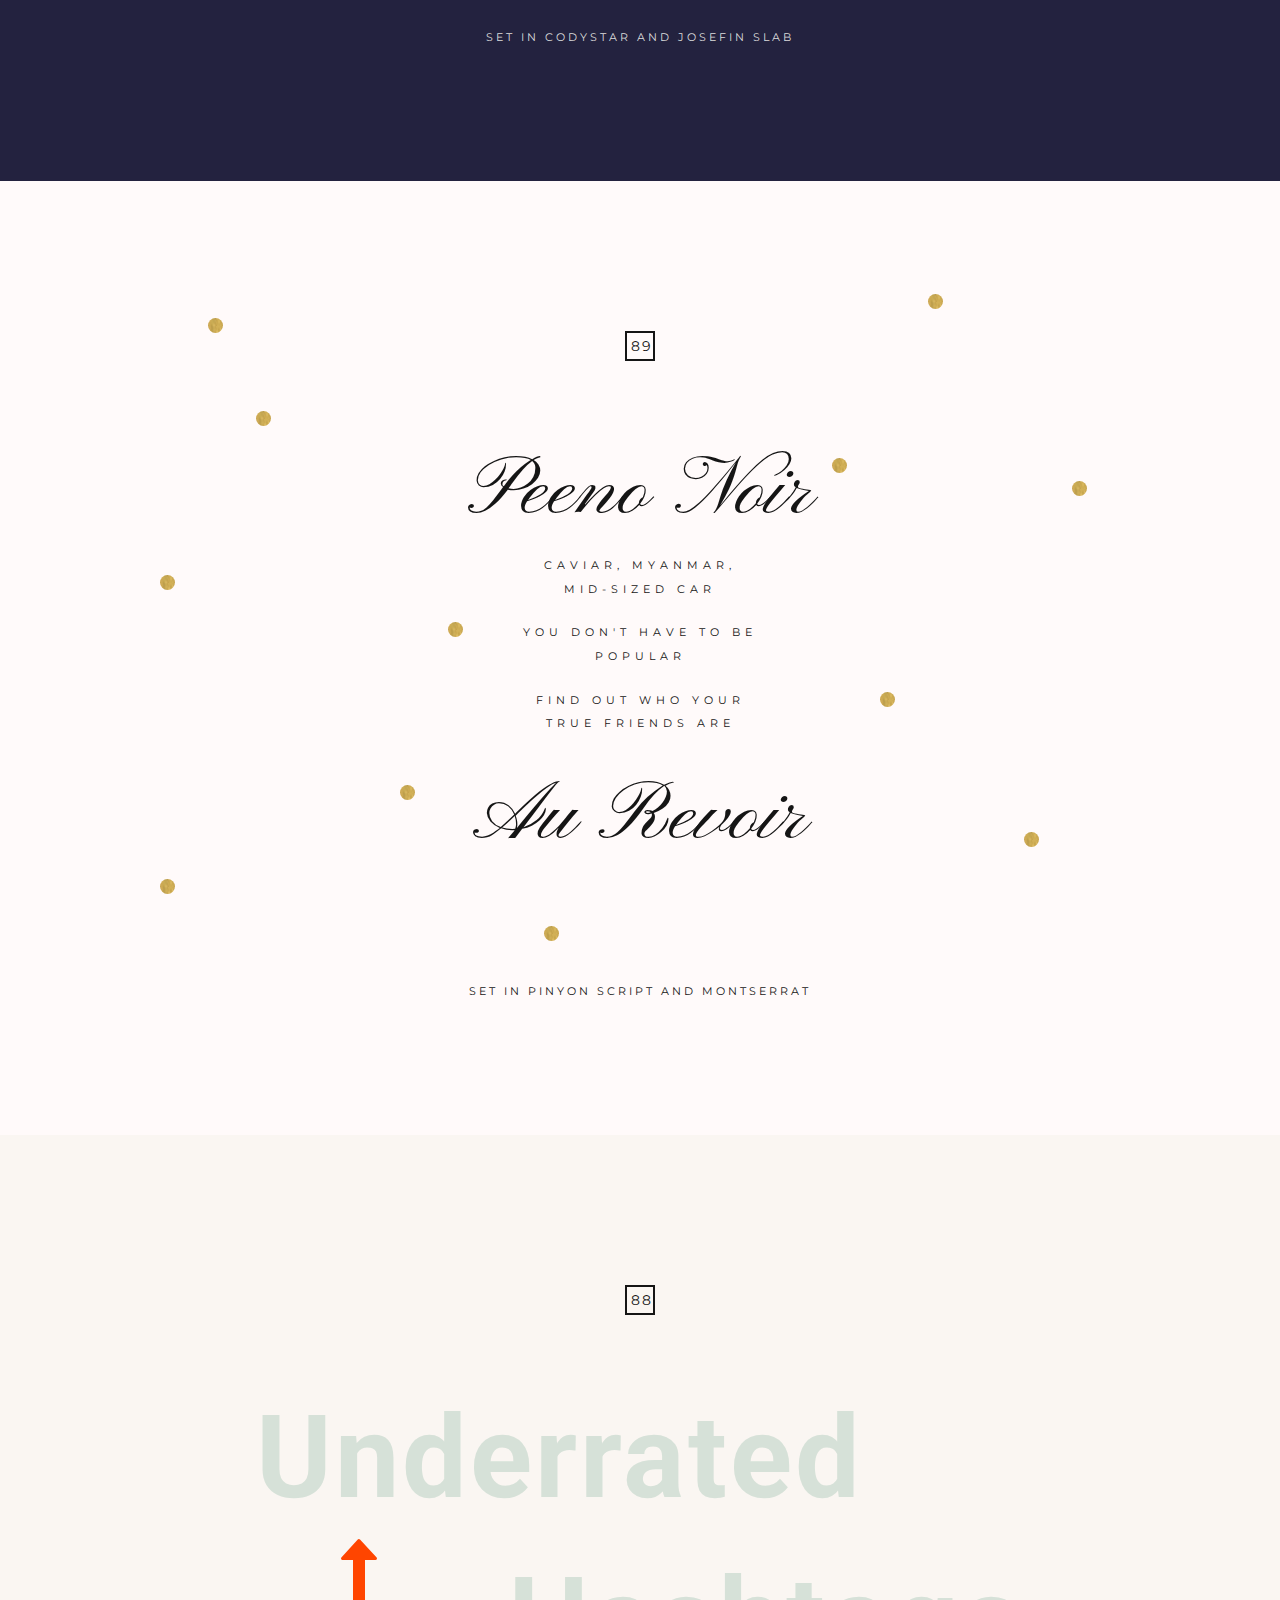
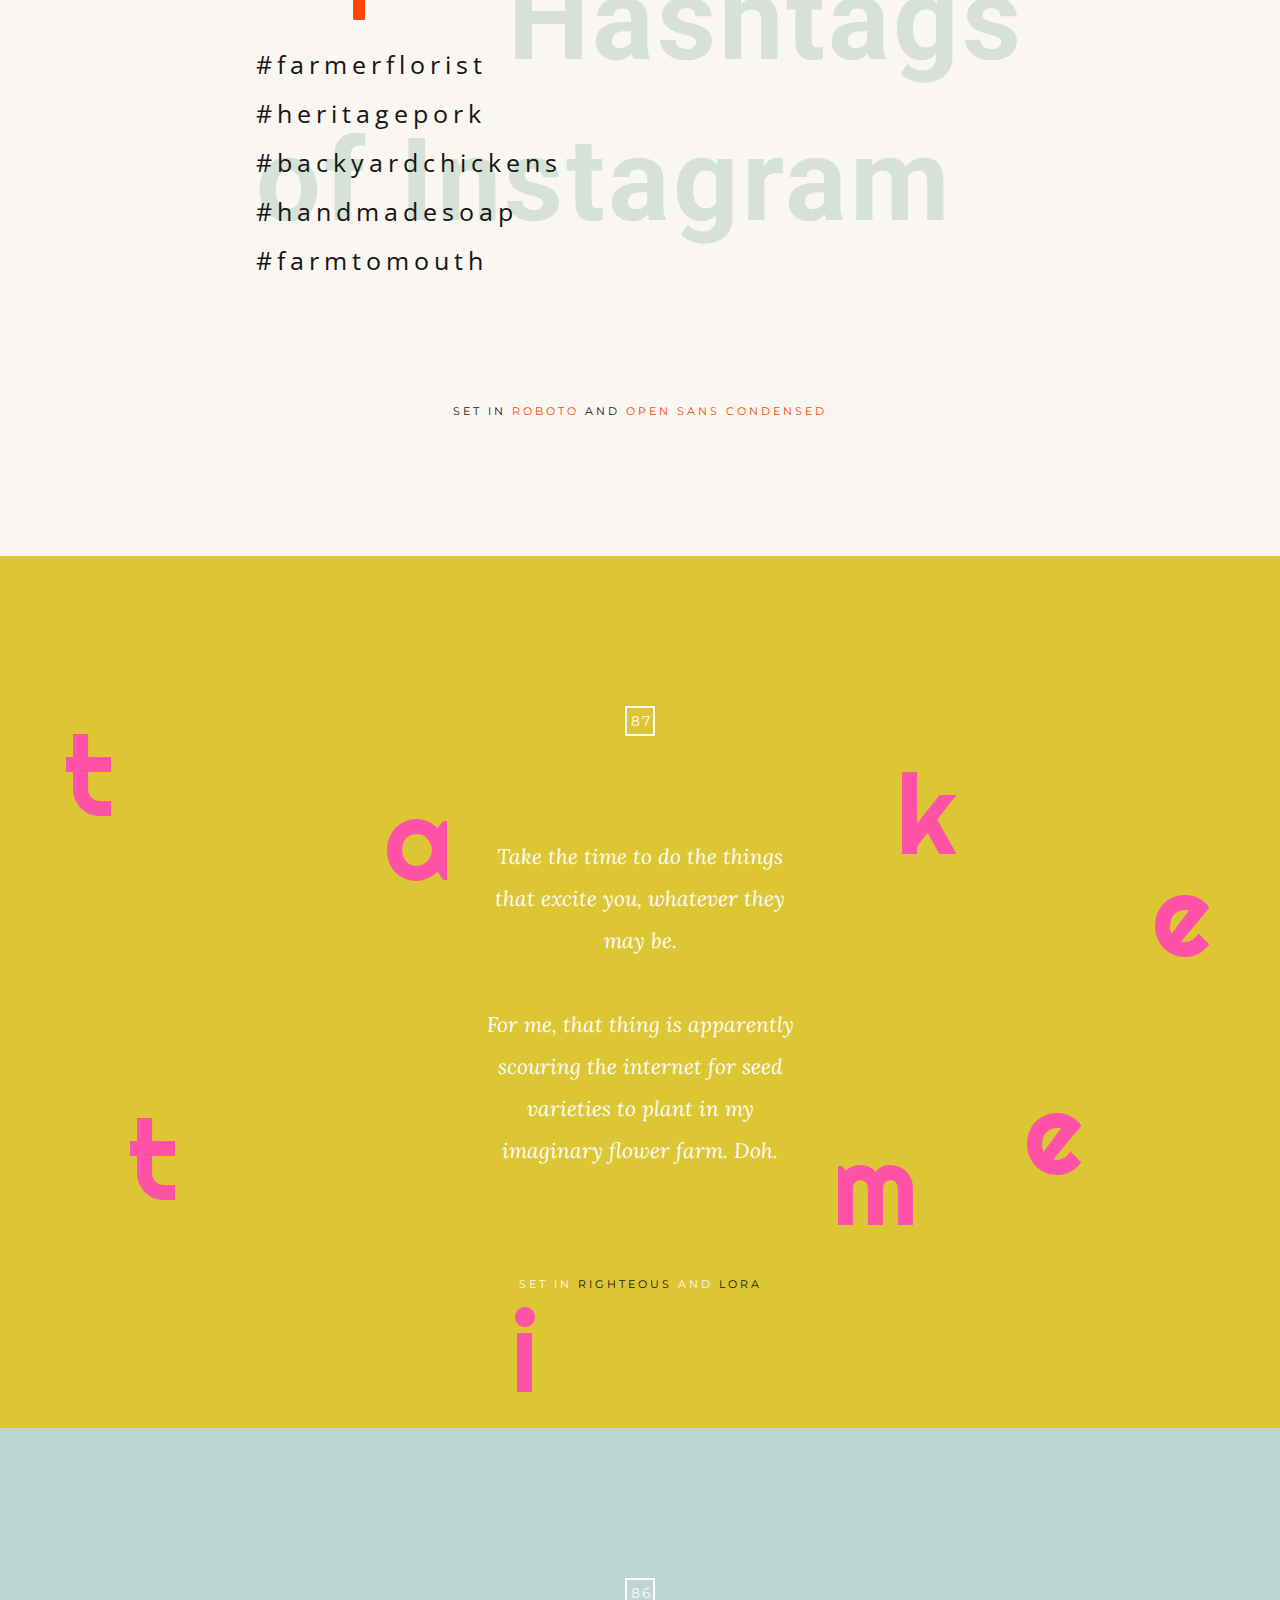
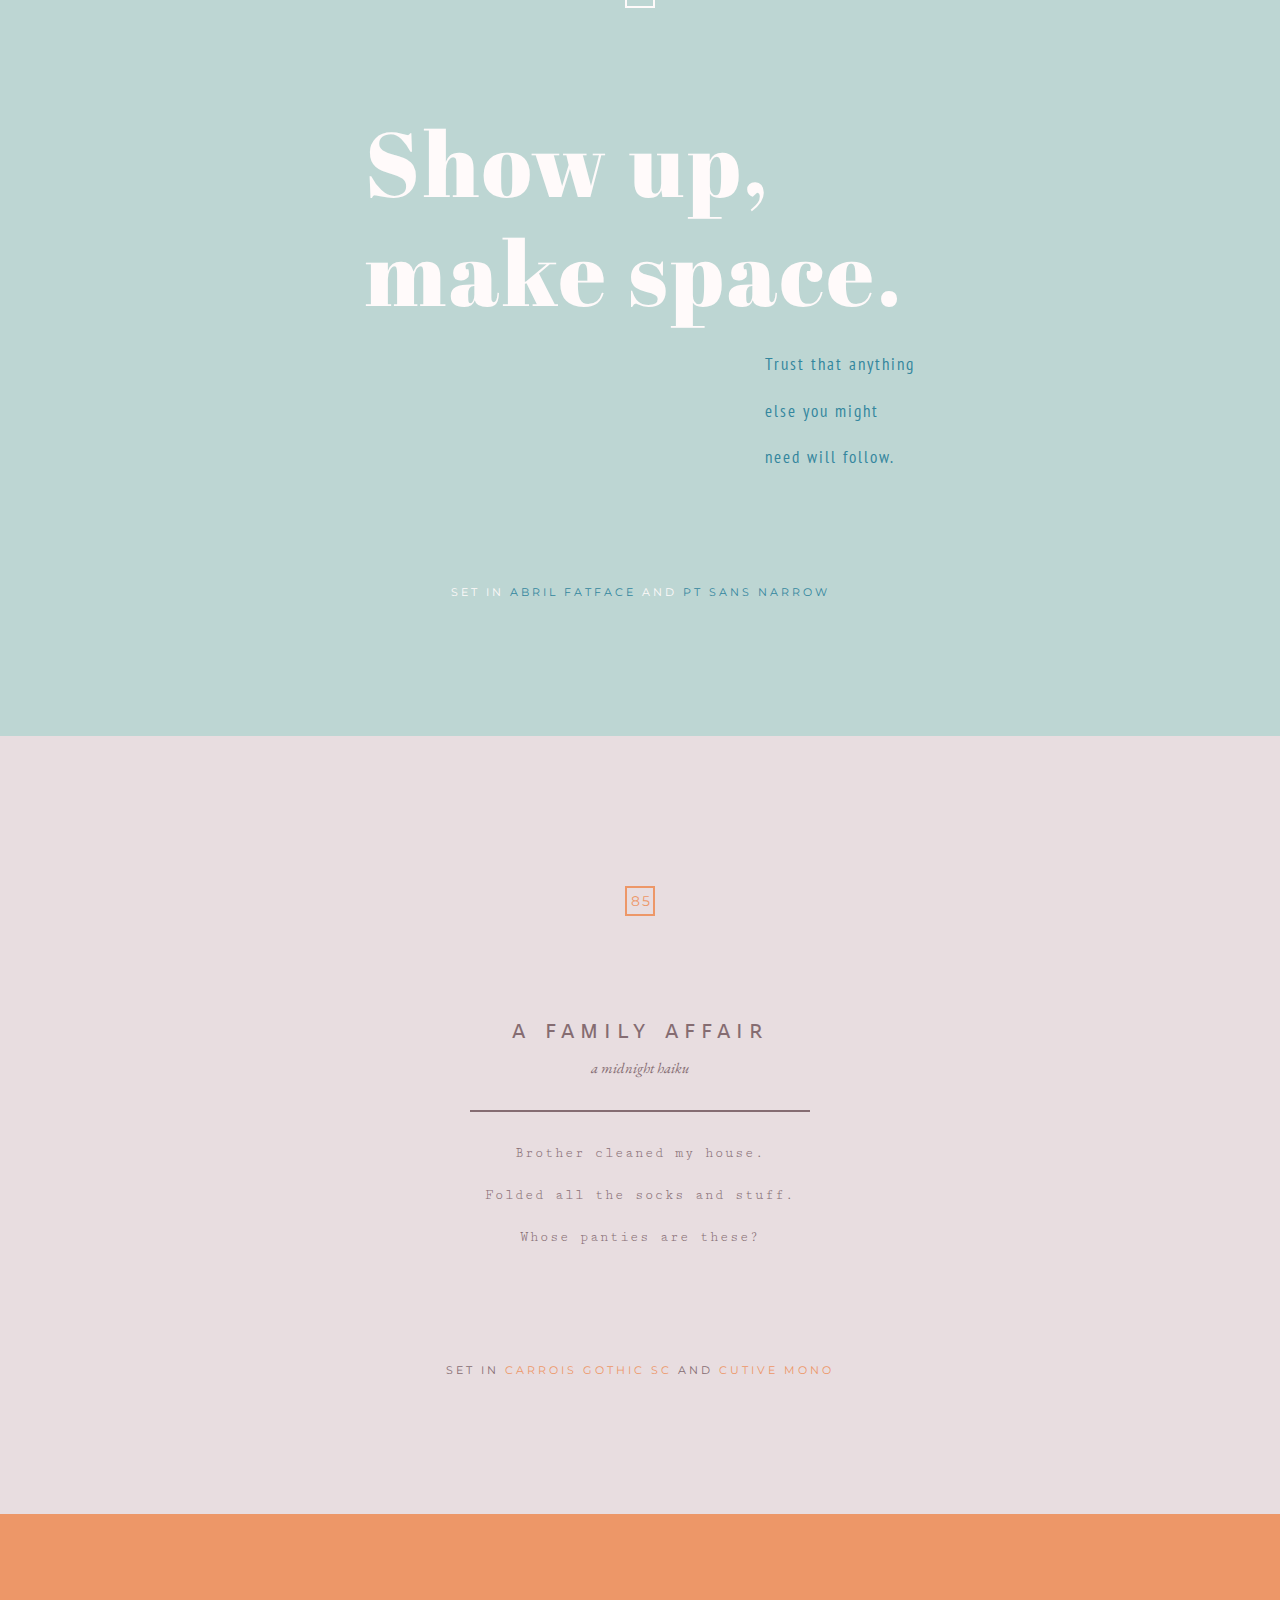
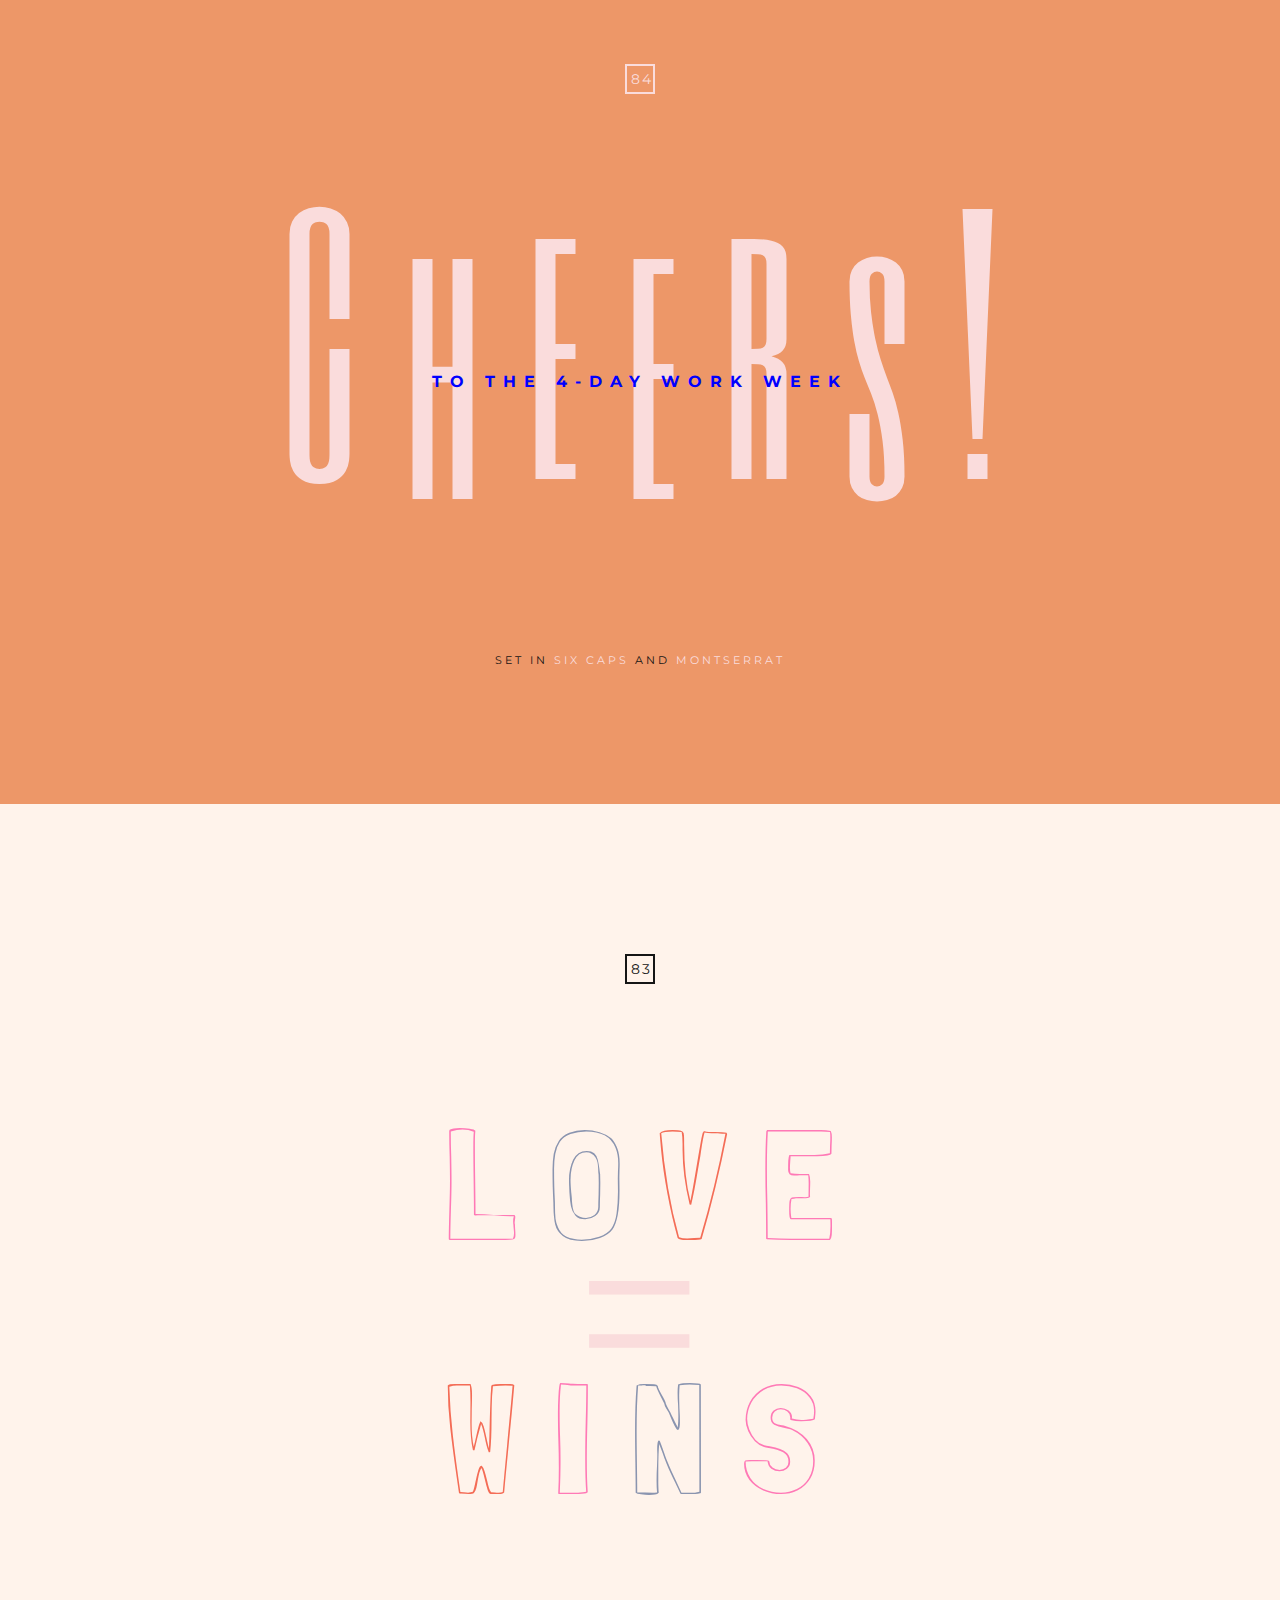
==== commit 09071869: "adds content and styles for day 97" ====
--- a/index.html
+++ b/index.html
@@ -15,6 +15,7 @@
 	<script type="text/javascript" src="nth_everything.js"></script>
 
 <!--Start Day One Google Fonts-->
+<link href='http://fonts.googleapis.com/css?family=Roboto:400,700,500' rel='stylesheet' type='text/css'>
 <link href='http://fonts.googleapis.com/css?family=Dosis' rel='stylesheet' type='text/css'>
 <link href='http://fonts.googleapis.com/css?family=Reenie+Beanie' rel='stylesheet' type='text/css'>
 <link href='http://fonts.googleapis.com/css?family=Paytone+One' rel='stylesheet' type='text/css'>
@@ -158,6 +159,86 @@
 			</div>
 			</nav>
 		</div>
+
+<!--Start Day 97-->
+<div id="ninetyseven">
+	<div class="content text-center">
+		<div class="day text-center">
+			97
+		</div>
+
+		<div class="row">
+			<div class="firstfont">Saturday</div>
+			<div class="secondfont">N<span class="no">o</span> 1338</div>
+			<div class="thirdfont">
+				<p>Featuring:</p>
+				<p>Netflix, Noodles, and Naps</p>
+			</div>
+		</div>
+
+		<div class="colophon text-uppercase">
+		<p>Set in <a href="http://www.google.com/fonts/specimen/Lora">Lora</a> and <a href="http://www.google.com/fonts/specimen/Roboto">Roboto</a></p>
+		</div>
+</div>
+</div>
+<!--End Day 97-->
+
+<!--Start Day 96-->
+<div id="ninetysix">
+	<div class="content text-center">
+		<div class="day text-center">
+			96
+		</div>
+
+		<div class="row">
+			<div class="col-sm-6 col-md-6">
+				<div class="firstfont">In 5 years,<br>I want to be:</div>
+				<div class="line"></div>
+				<div class="line"></div>
+				<div class="line"></div>
+			</div>
+						<div class="col-sm-6 col-md-6">
+				<div class="secondfont">
+					<p>Taking time this weekend to think more about who I want to be and what I want to be doing 5 years down the road.</p>
+					<p>It&rsquo;s so tempting for me to believe that there will be a more &ldquo;appropriate&rdquo; time in the future to start chasing your dreams or take risks, but really no better time than now.  </p>
+					<p><em>In 5 years, what do you want to be?</p></em></div>
+			</div>
+		</div>
+
+		<div class="colophon text-uppercase">
+		<p>Set in <a href="http://www.google.com/fonts/specimen/Playfair+Display">Playfair Display</a> and <a href="http://www.google.com/fonts/specimen/Vollkorn">Vollkorn</a></p>
+		</div>
+</div>
+</div>
+<!--End Day 96-->
+
+<!--Start Day 95-->
+<div id="ninetyfive">
+	<div class="content text-center">
+		<div class="day text-center">
+			95
+		</div>
+
+		<div class="row">
+			<div class="firstfont">
+				<span>too tipsy</span>
+				<span>too tipsy</span>
+				<span>too tipsy</span>
+				<span>too tipsy</span>
+				<span>too tipsy</span>
+				<span>too tipsy</span>
+				<span>too tipsy</span>
+				<span>too tipsy</span>
+			</div>
+			<div class="secondfont">Had one too many glasses of wine. I&rsquo;m typing this with one finger. Let me live.</div>
+		</div>
+
+		<div class="colophon text-uppercase">
+		<p>Set in <a href="http://www.google.com/fonts/specimen/Six+Caps">Six Caps</a> and <a href="http://www.google.com/fonts/specimen/Playfair+Display">Playfair Display</a></p>
+		</div>
+</div>
+</div>
+<!--End Day 95-->
 
 <!--Start Day 94-->
 <div id="ninetyfour">
--- a/stylesheets/styles.css
+++ b/stylesheets/styles.css
@@ -11686,9 +11686,6 @@
 	letter-spacing: 6vw;
 	color: white;}
 
-@media only screen and (max-width : 480px) {
-}
-
 /*-----End Media Query------*/
 
 #ninetyfour .colophon {
@@ -11711,4 +11708,333 @@
 #ninetyfour a:hover {
 	text-decoration: none;
 	color: #cccccc;
+}
+
+/*--------Day 95-----*/
+
+#ninetyfive .content {
+	background-color: #D9E3E3;
+	padding: 15rem 0 12rem 0;
+}
+
+#ninetyfive .row {
+	position: relative;
+	margin-left: auto;
+	margin-right: auto;
+	overflow: hidden;
+	margin-bottom: 50px;
+	margin-top: 75px;
+	width: 90%;
+}
+
+#ninetyfive .firstfont {
+	font-family: 'Six Caps', cursive;
+	font-size: 20vw;
+	line-height: 1.25em;
+	color: #979E4E;
+	margin-left: auto;
+margin-right: auto;
+text-align: center;
+opacity: .4;
+
+}
+
+#ninetyfive .secondfont {
+	font-family: 'Playfair Display', serif;
+	letter-spacing: 5px;
+	font-size: 2.15vw;
+	line-height: 1.75em;
+	text-align: center;
+	color: #151515;
+	width: 40vw;
+	height: 40vw;
+	border: 5px solid #151515;
+	padding: 9vw 8vw 8vw 8vw;
+	position: absolute;
+	top: 31%;
+	left: 0px;
+	right: 0px;
+	margin-right: auto;
+	margin-left: auto;
+}
+
+@media only screen and (max-width : 768px) {
+
+	#ninetyfive .secondfont {
+	font-family: 'Playfair Display', serif;
+	letter-spacing: 5px;
+	font-size: 3.5vw;
+	line-height: 1.75em;
+	color: #151515;
+	width: 60vw;
+	height: 60vw;
+	border: 3px solid #151515;
+	padding: none;
+	position: absolute;
+	top: 20%;
+	left: 0px;
+	right: 0px;
+	margin-right: auto;
+	margin-left: auto;
+}
+}
+
+
+/*-----End Media Query------*/
+
+#ninetyfive .colophon {
+	font-family: Montserrat, sans-serif;
+	color: #151515;
+	font-size: .75em;
+	line-height: 2.5em;
+	margin: 10rem 0 0 0;
+	padding: 0 5rem 0 5rem;
+	letter-spacing: 3px;
+	text-align: center;
+	position: relative;
+	z-index: 2;
+}
+
+#ninetyfive a {
+	color: slategrey;
+}
+
+#ninetyfive a:hover {
+	text-decoration: none;
+	color: #cccccc;
+}
+
+/*--------Day 96-----*/
+
+#ninetysix .content {
+	background-color: #EDE3DE;
+	padding: 15rem 0 12rem 0;
+	background: linear-gradient(90deg, #252628 50%, #EDE3DE 50%);
+}
+
+#ninetysix .row {
+	position: relative;
+	margin-left: auto;
+	margin-right: auto;
+	overflow: hidden;
+	margin-bottom: 50px;
+	margin-top: 75px;
+}
+
+#ninetysix .day {
+	color: rosybrown;
+	border-color: rosybrown;
+}
+
+#ninetysix .firstfont {
+	font-family: 'Playfair Display', serif;
+	font-size: 7vw;
+	line-height: 1.25em;
+	color: #ccc;
+	margin-left: auto;
+margin-right: auto;
+text-align: center;
+}
+
+#ninetysix .line {
+	height: 60px;
+	border-bottom: 3px solid #ccc;
+	width: 80%;
+	margin-right: auto;
+	margin-left: auto;
+}
+
+#ninetysix .secondfont {
+	font-family: 'Vollkorn', serif;
+	font-size: 1.8vw;
+	line-height: 1.75em;
+	text-align: left;
+	color: #252628;
+	padding-top: 6%;
+	width: 80%;
+	margin-left: auto;
+	margin-right: auto;
+}
+
+#ninetysix p {
+	margin-top: 20px;
+	margin-bottom: 20px;
+}
+
+@media only screen and (max-width : 768px) {
+
+#ninetysix .content {
+	background-color: #EDE3DE;
+	padding: 15rem 0 12rem 0;
+	background: linear-gradient(90deg, #EDE3DE 50%, #EDE3DE 50%);
+}
+
+#ninetysix .row {
+	width: 80%;
+}
+
+#ninetysix .day {
+	color: #252628;
+	border-color: #252628;
+}
+
+#ninetysix .firstfont {
+	font-family: 'Playfair Display', serif;
+	font-size: 10vw;
+	line-height: 1.25em;
+	color: #252628;
+	margin-left: auto;
+margin-right: auto;
+text-align: left;
+}
+
+#ninetysix .line {
+	height: 60px;
+	border-bottom: 3px solid #252628;
+	width: 100%;
+	margin-right: auto;
+	margin-left: auto;
+}
+
+#ninetysix .secondfont {
+	font-family: 'Vollkorn', serif;
+	font-size: 3.5vw;
+	line-height: 1.75em;
+	text-align: left;
+	color: #252628;
+	padding-top: 6%;
+	width: 100%;
+	margin-left: auto;
+	margin-right: auto;
+}
+}
+
+
+/*-----End Media Query------*/
+
+#ninetysix .colophon {
+	font-family: Montserrat, sans-serif;
+	color: #151515;
+	font-size: .75em;
+	line-height: 2.5em;
+	margin: 8rem 0 0 0;
+	padding: 0 5rem 0 5rem;
+	letter-spacing: 3px;
+	text-align: center;
+	position: relative;
+	z-index: 2;
+}
+
+#ninetysix a {
+	color: rosybrown;
+}
+
+#ninetysix a:hover {
+	text-decoration: none;
+	color: #ccc;
+}
+
+/*--------Day 97-----*/
+
+#ninetyseven .content {
+	background-color: #F4F2F3;
+	padding: 15rem 0 12rem 0;
+	background-image: url(../images/natural-paper.png);
+}
+
+#ninetyseven .day {
+	color: #FF491A;
+	border-color: #FF491A;
+}
+
+#ninetyseven .row {
+	position: relative;
+	margin-left: auto;
+	margin-right: auto;
+	overflow: visible;
+	margin-bottom: 50px;
+	margin-top: 50px;
+	width: 40%;
+}
+
+#ninetyseven .firstfont {
+	font-family: 'Lora', serif;
+	font-size: 9vw;
+	line-height: 1.25em;
+	color: #FF491A;
+	margin-left: auto;
+margin-right: auto;
+text-align: center;
+}
+
+#ninetyseven .secondfont {
+	font-family: 'Roboto', sans-serif;
+	font-size: 1.8vw;
+	line-height: 1.75em;
+	text-align: center;
+	color: #FF491A;
+	margin-left: auto;
+	margin-right: auto;
+	letter-spacing: 2px;
+}
+
+#ninetyseven .no {
+vertical-align: 5px;
+border-bottom: 2px solid #FF491A;
+}
+
+#ninetyseven .thirdfont {
+	font-family: 'Roboto', sans-serif;
+	font-size: 5vw;
+	line-height: 1.75em;
+	text-align: center;
+	color: #FF491A;
+	padding-top: 6%;
+	margin-left: auto;
+	margin-right: auto;
+}
+
+@media only screen and (max-width : 768px) {
+
+	#ninetyseven .row {
+	width: 75%;
+}
+
+#ninetyseven .firstfont {
+	font-size: 14vw;
+}
+
+#ninetyseven .secondfont {
+	font-size: 3.5vw;
+}
+
+#ninetyseven .thirdfont {
+	font-size: 9vw;
+}
+
+}
+
+
+/*-----End Media Query------*/
+
+#ninetyseven .colophon {
+	font-family: Montserrat, sans-serif;
+	color: #151515;
+	font-size: .75em;
+	line-height: 2.5em;
+	margin: 8rem 0 0 0;
+	padding: 0 5rem 0 5rem;
+	letter-spacing: 3px;
+	text-align: center;
+	position: relative;
+	z-index: 2;
+}
+
+#ninetyseven a {
+	color: #FF491A;
+}
+
+#ninetyseven a:hover {
+	text-decoration: none;
+	color: snow;
 }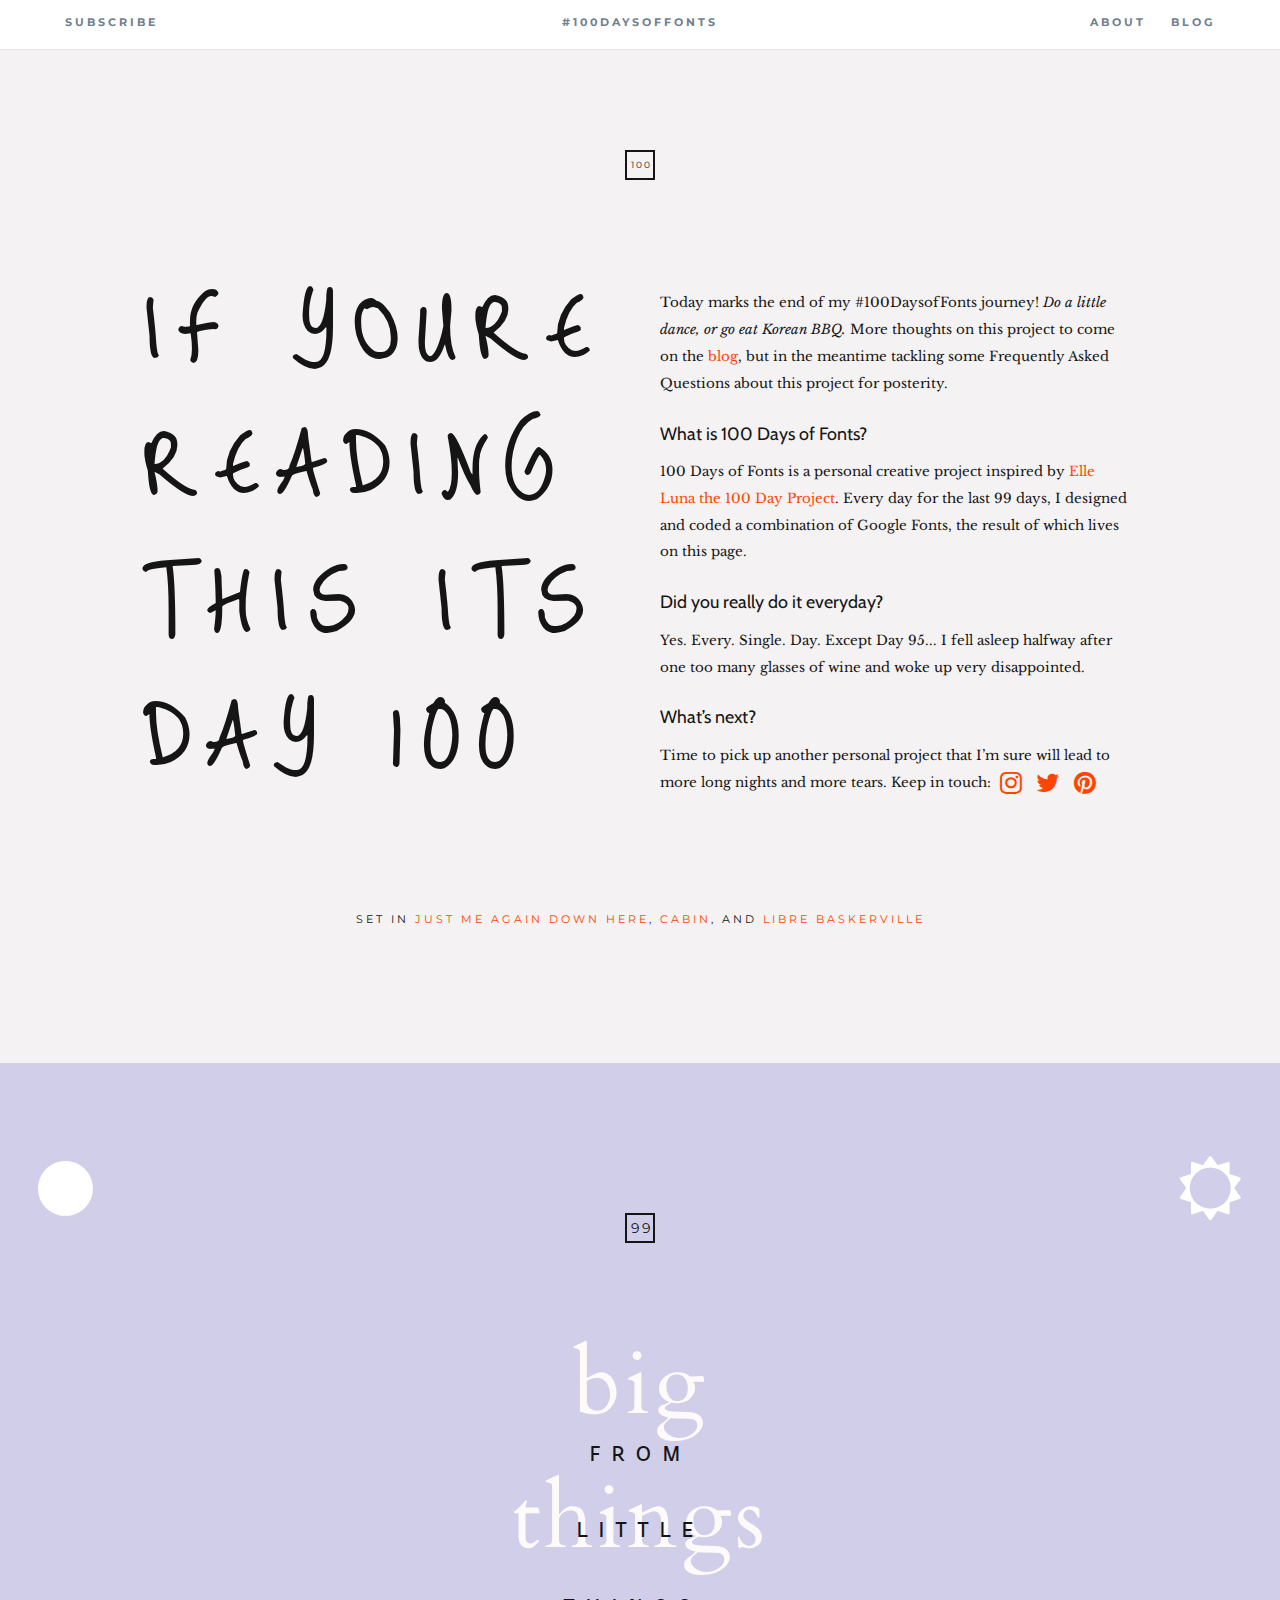
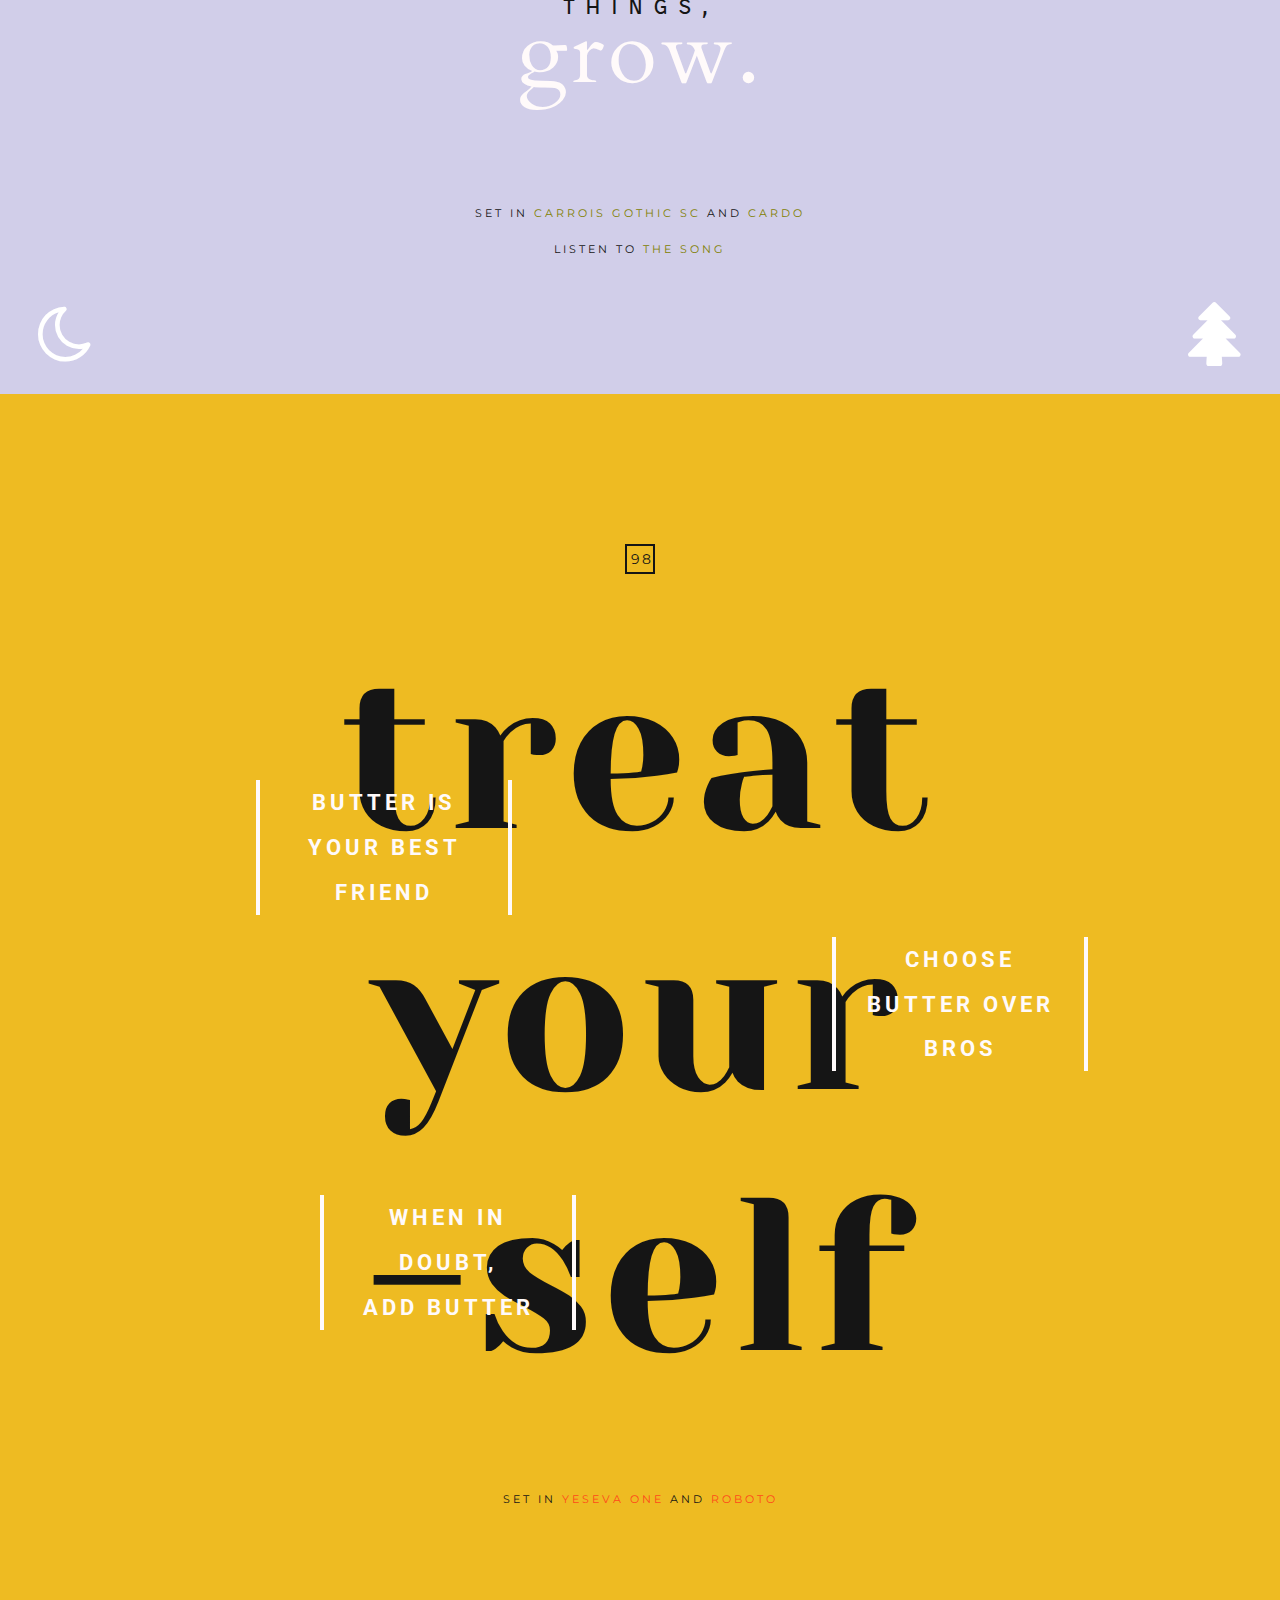
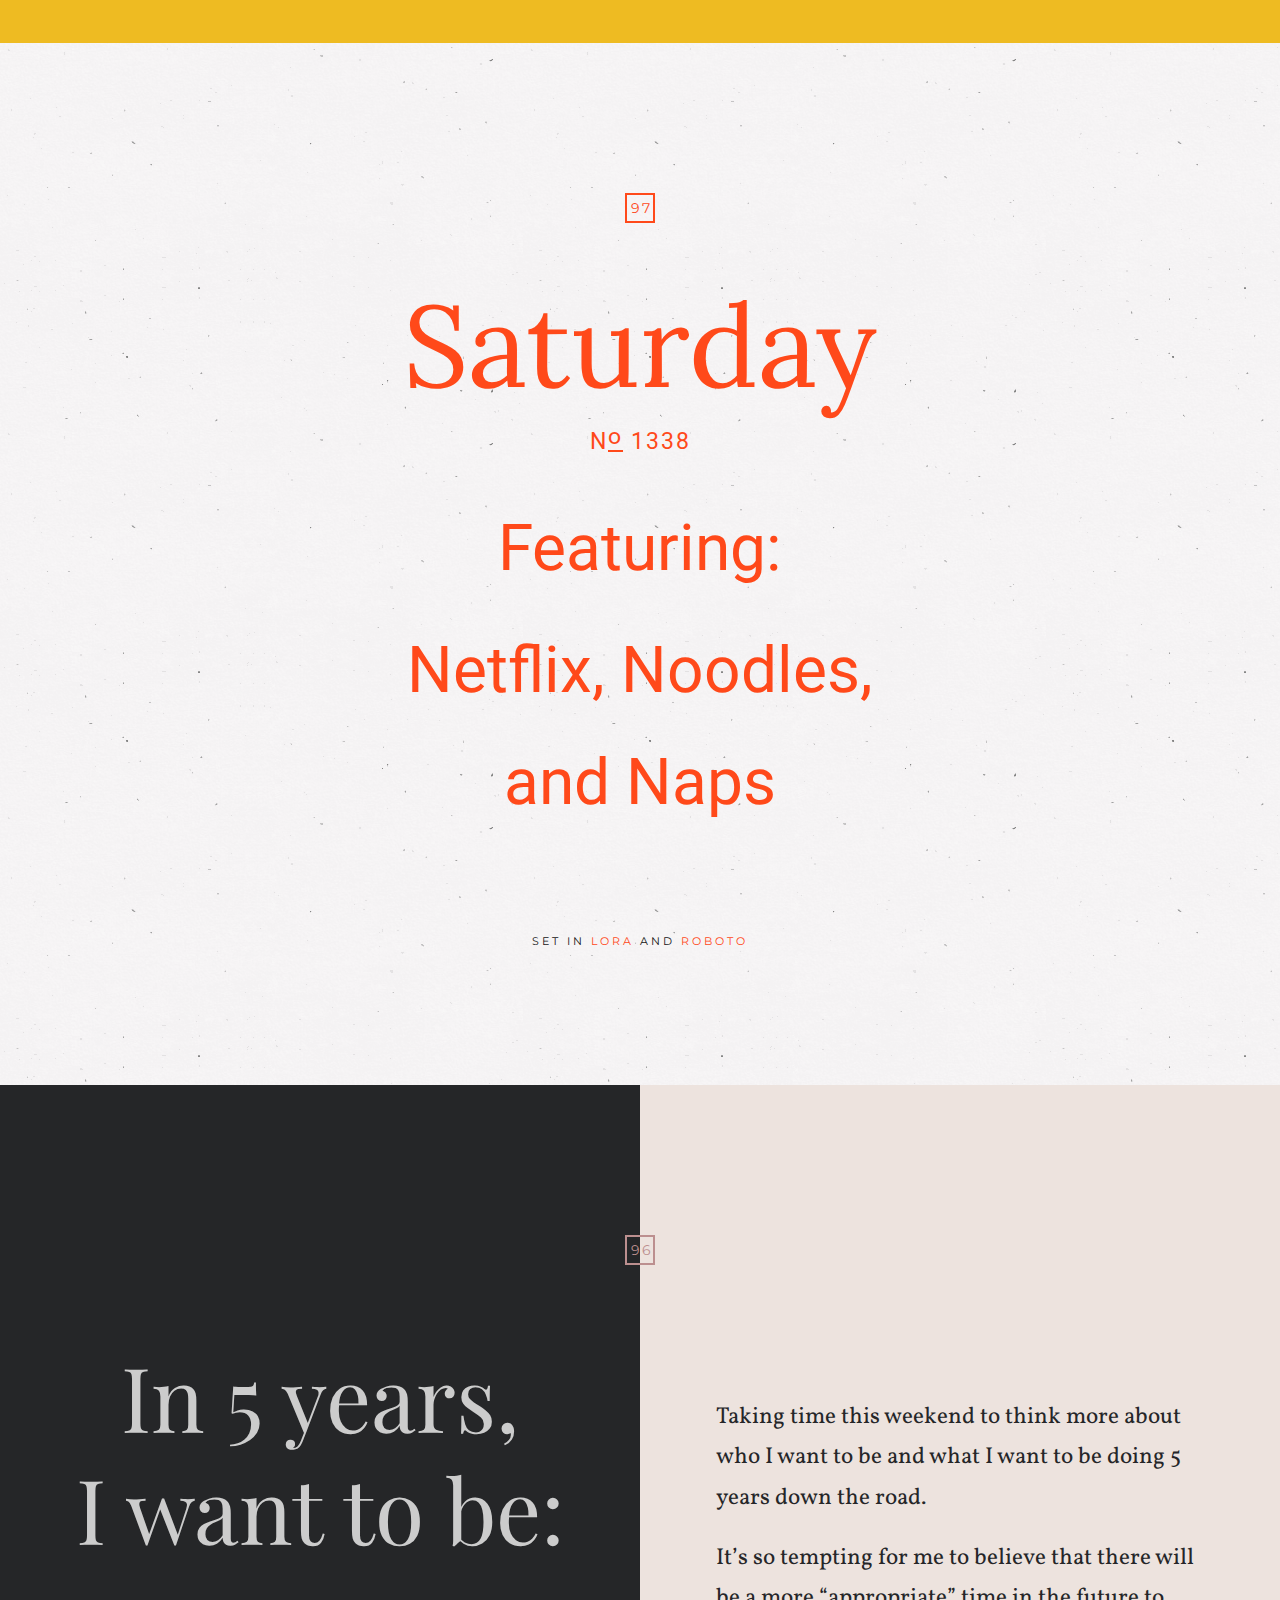
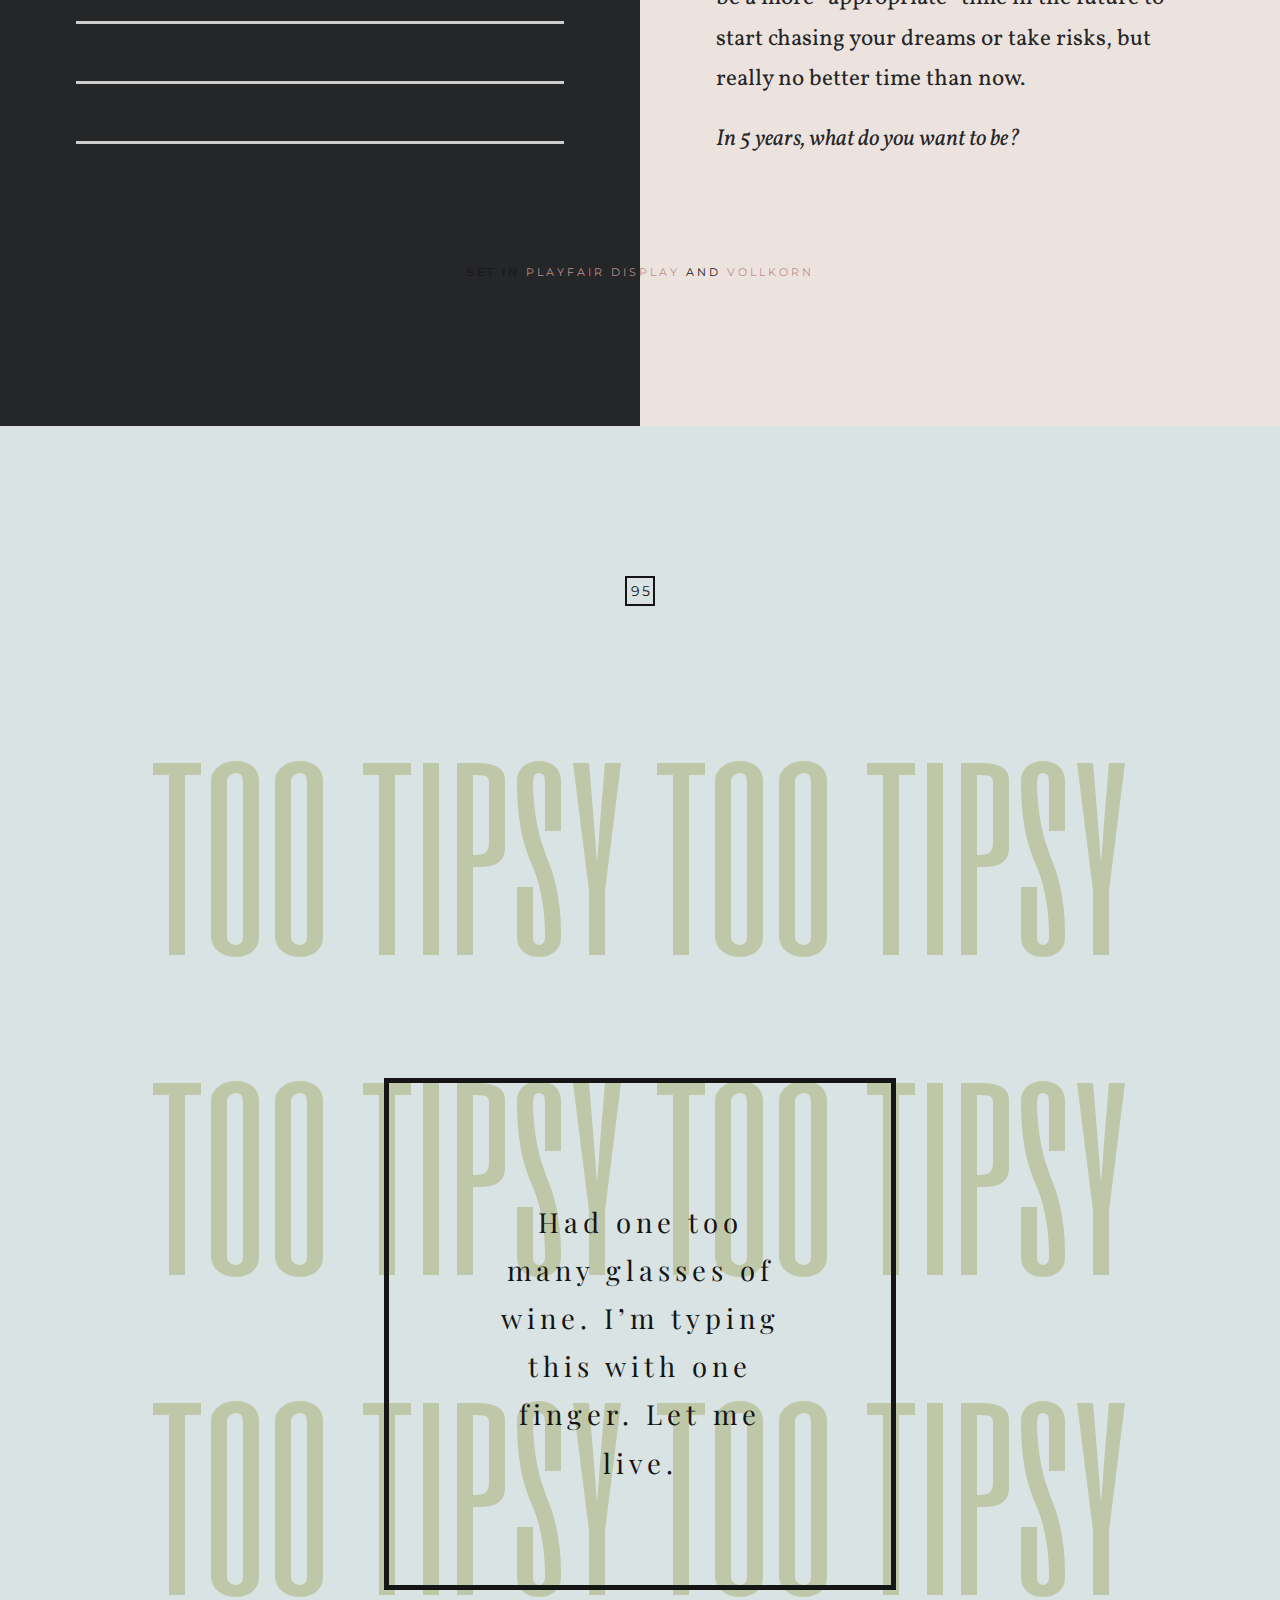
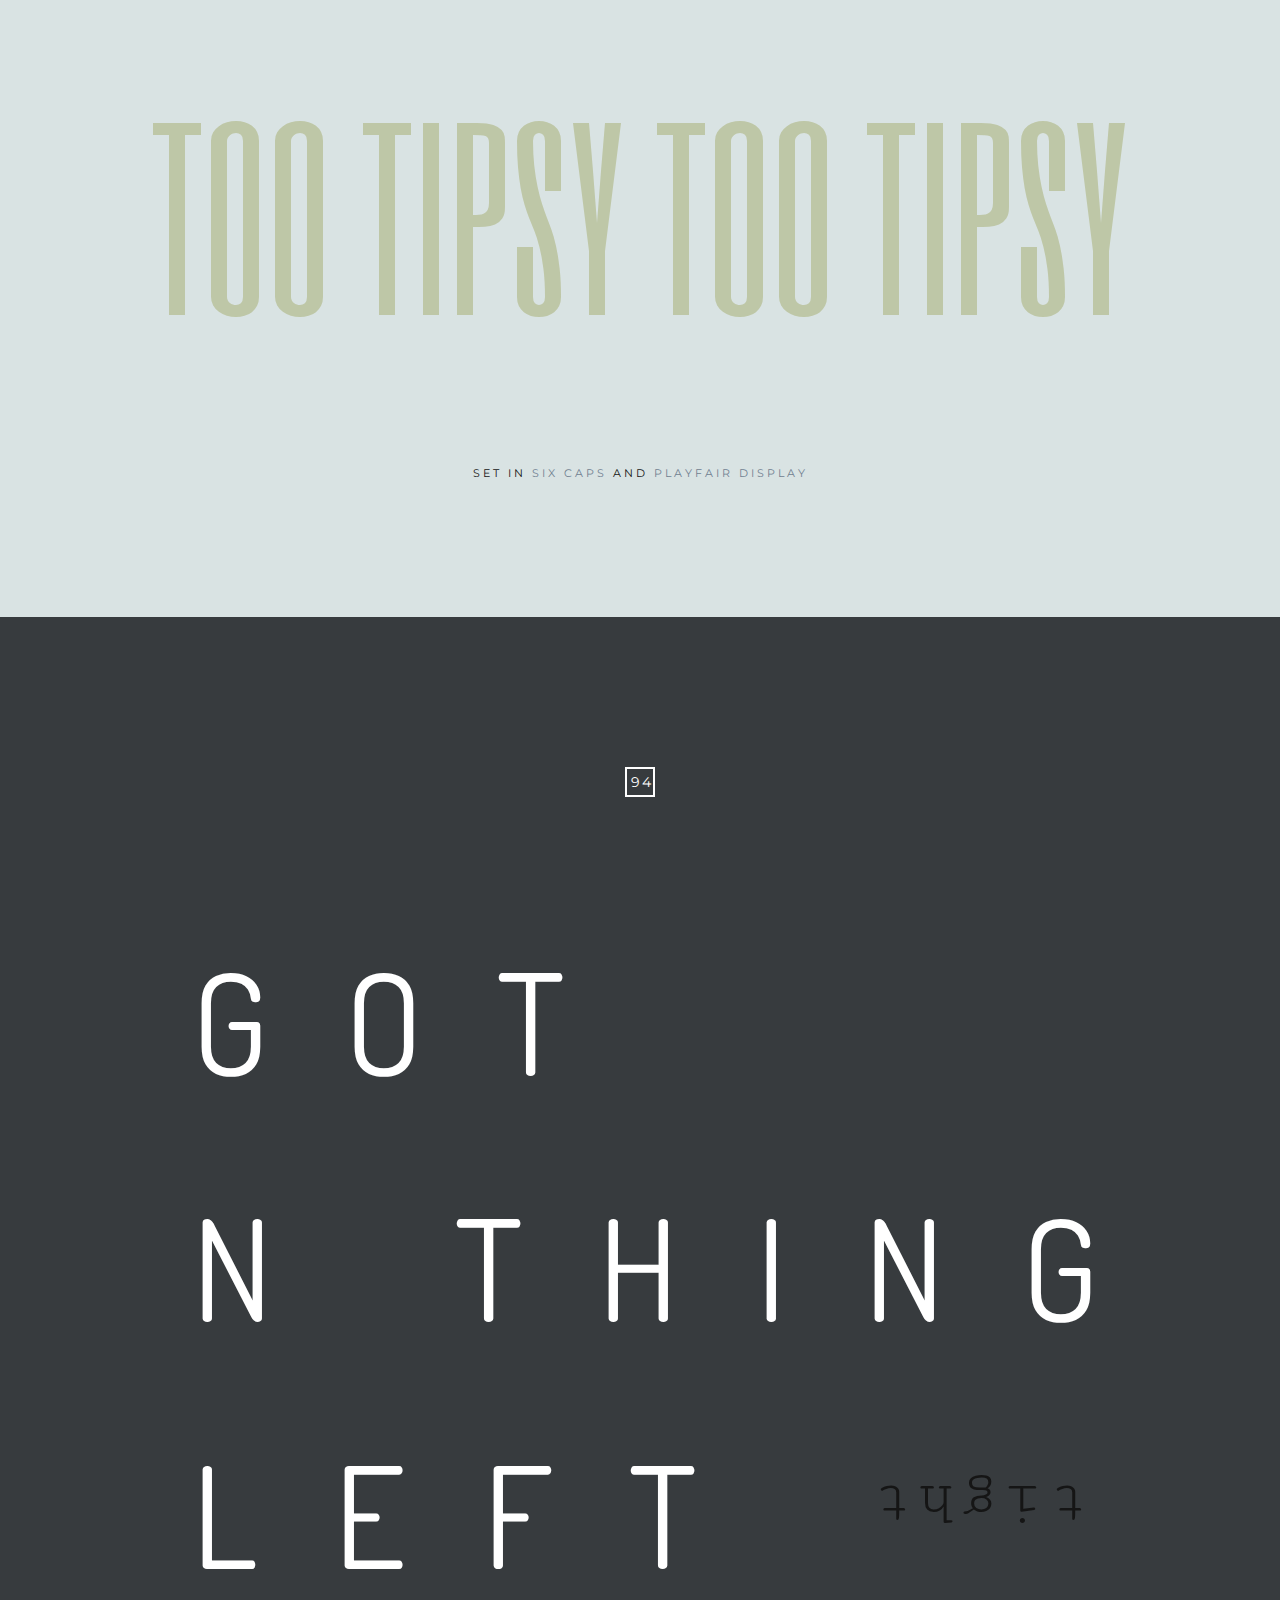
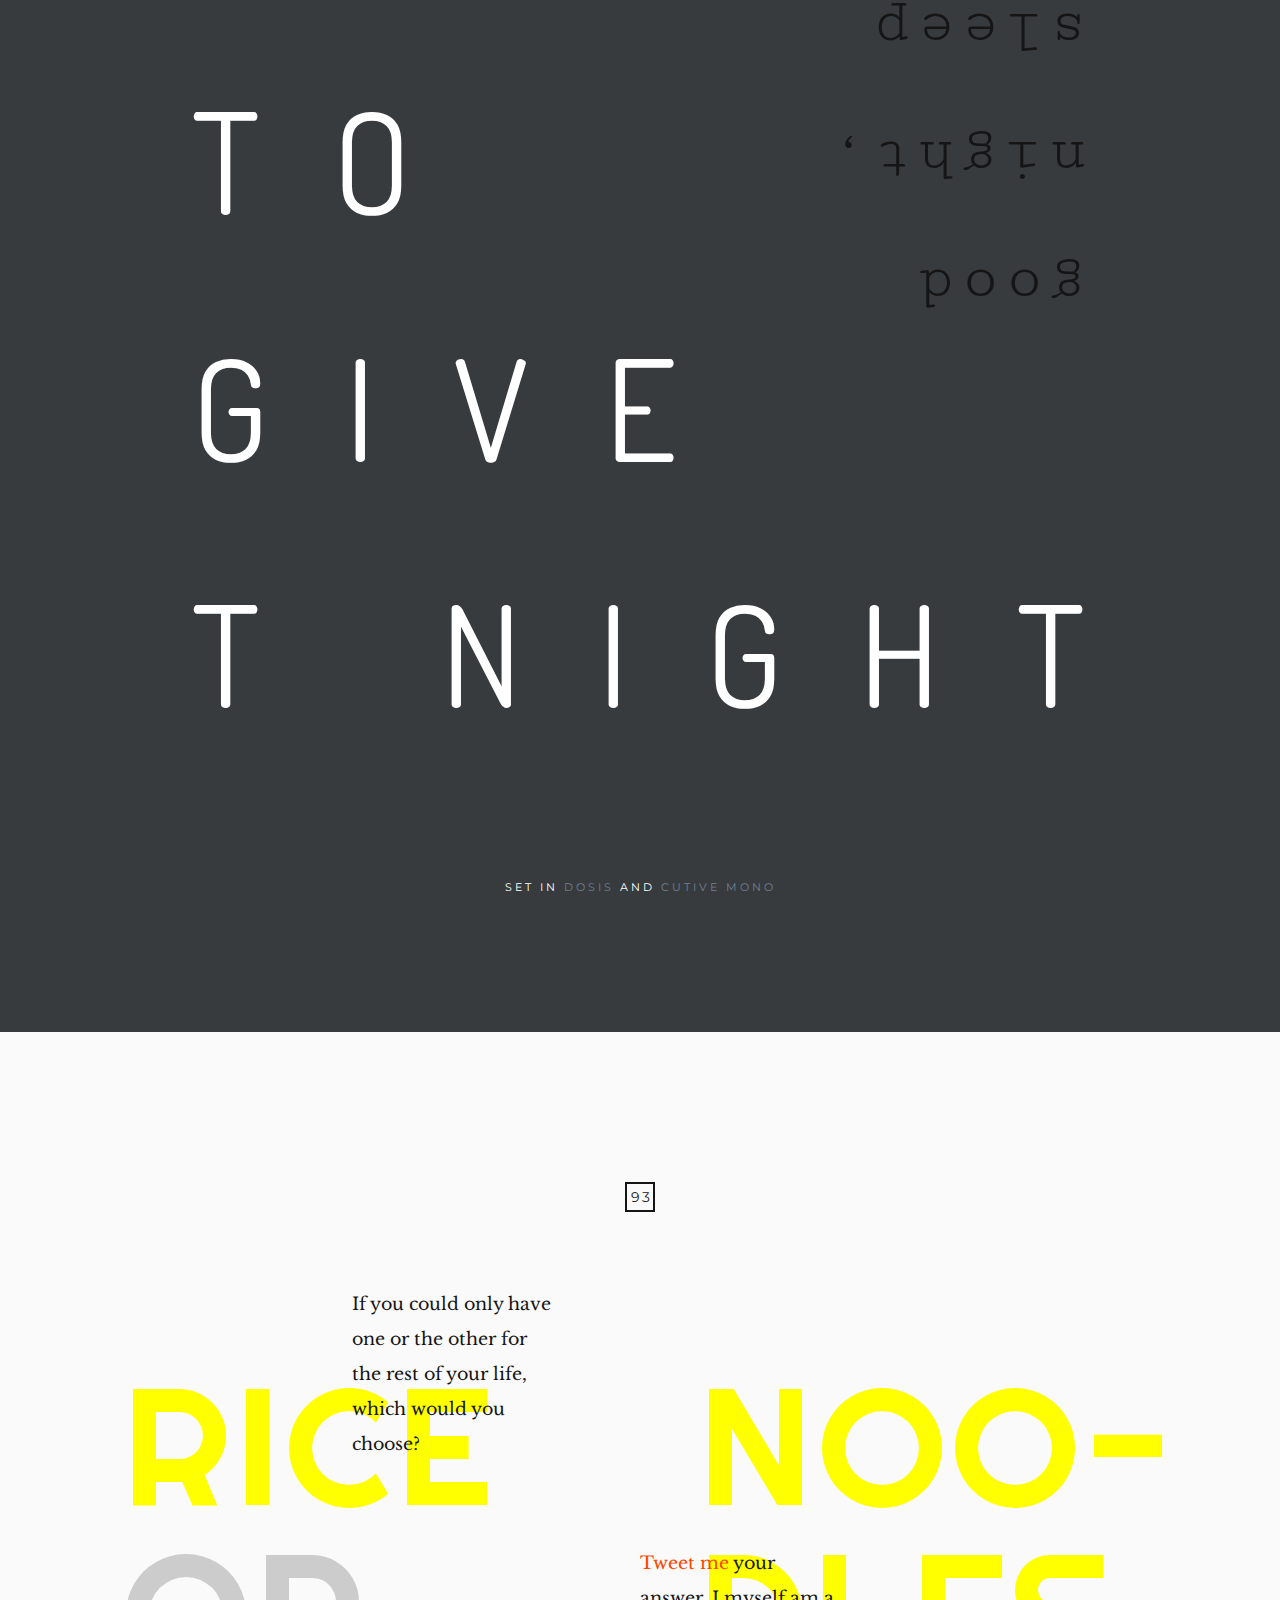
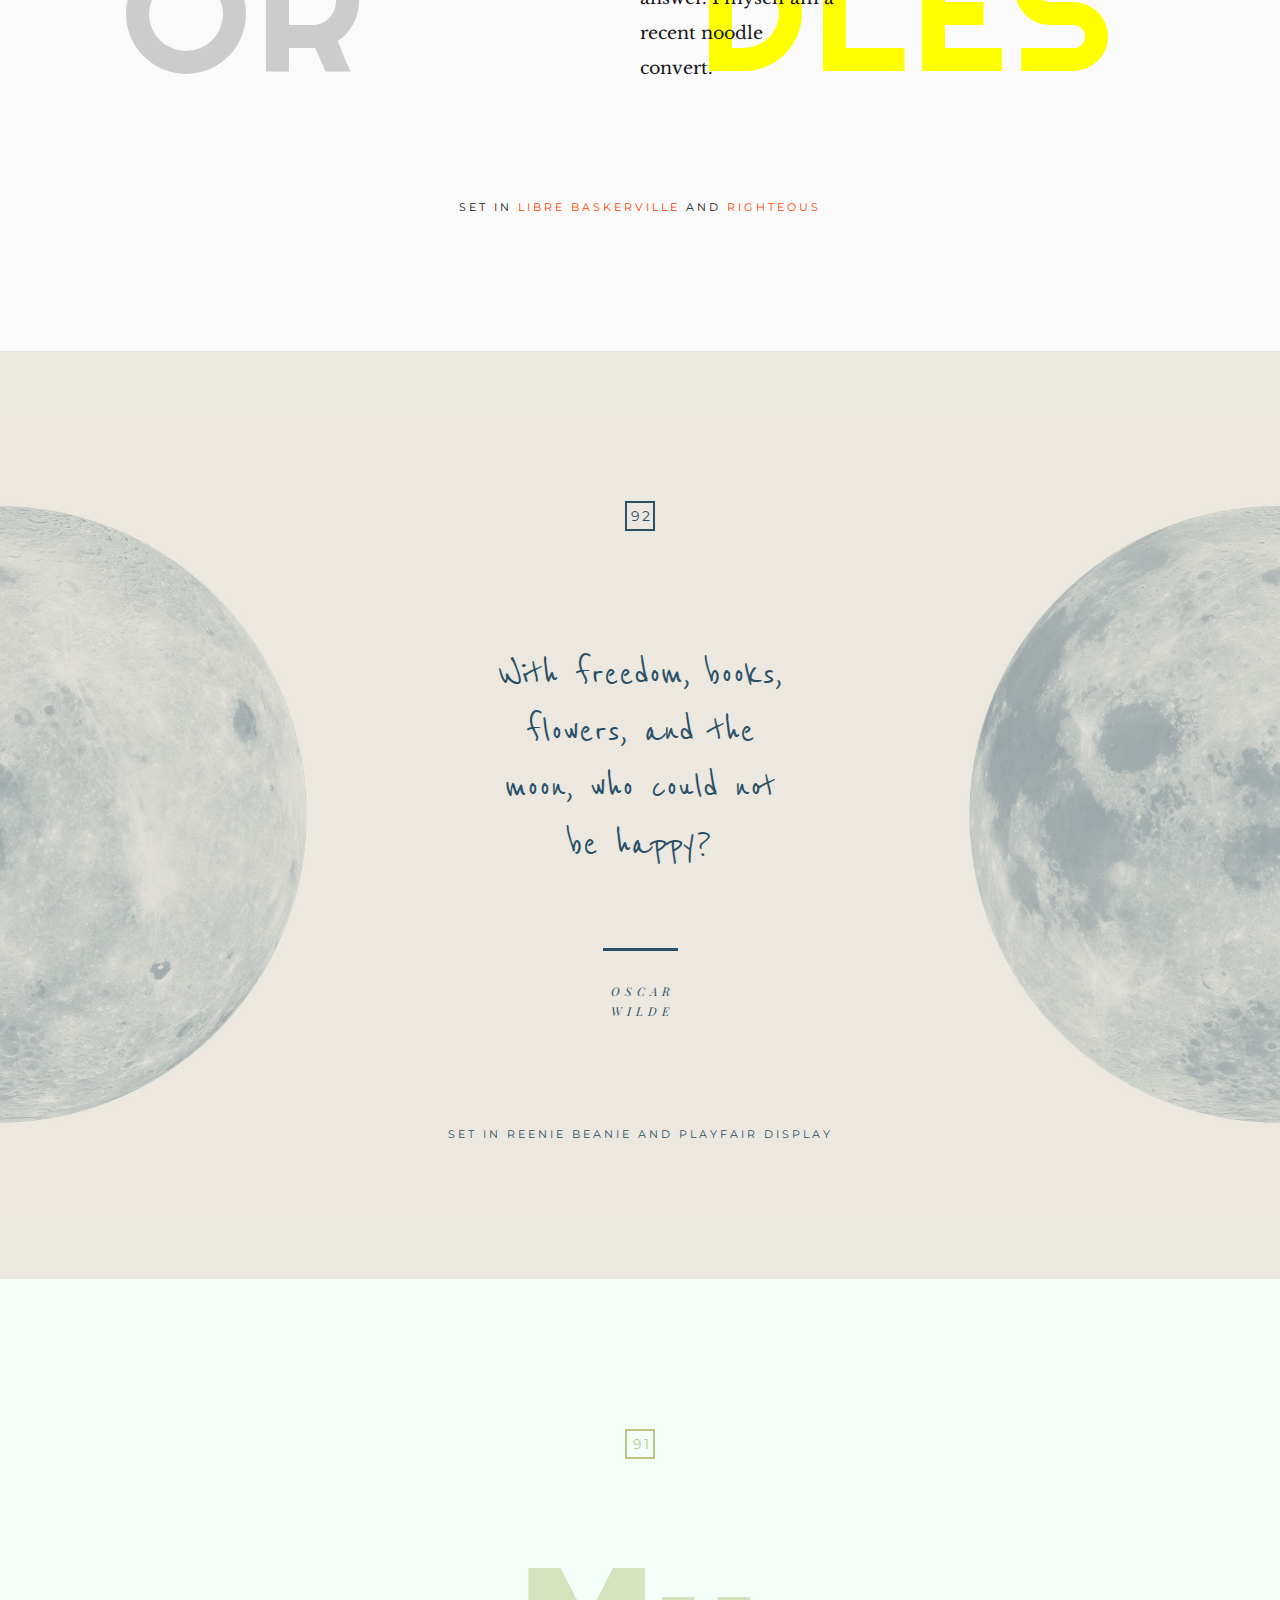
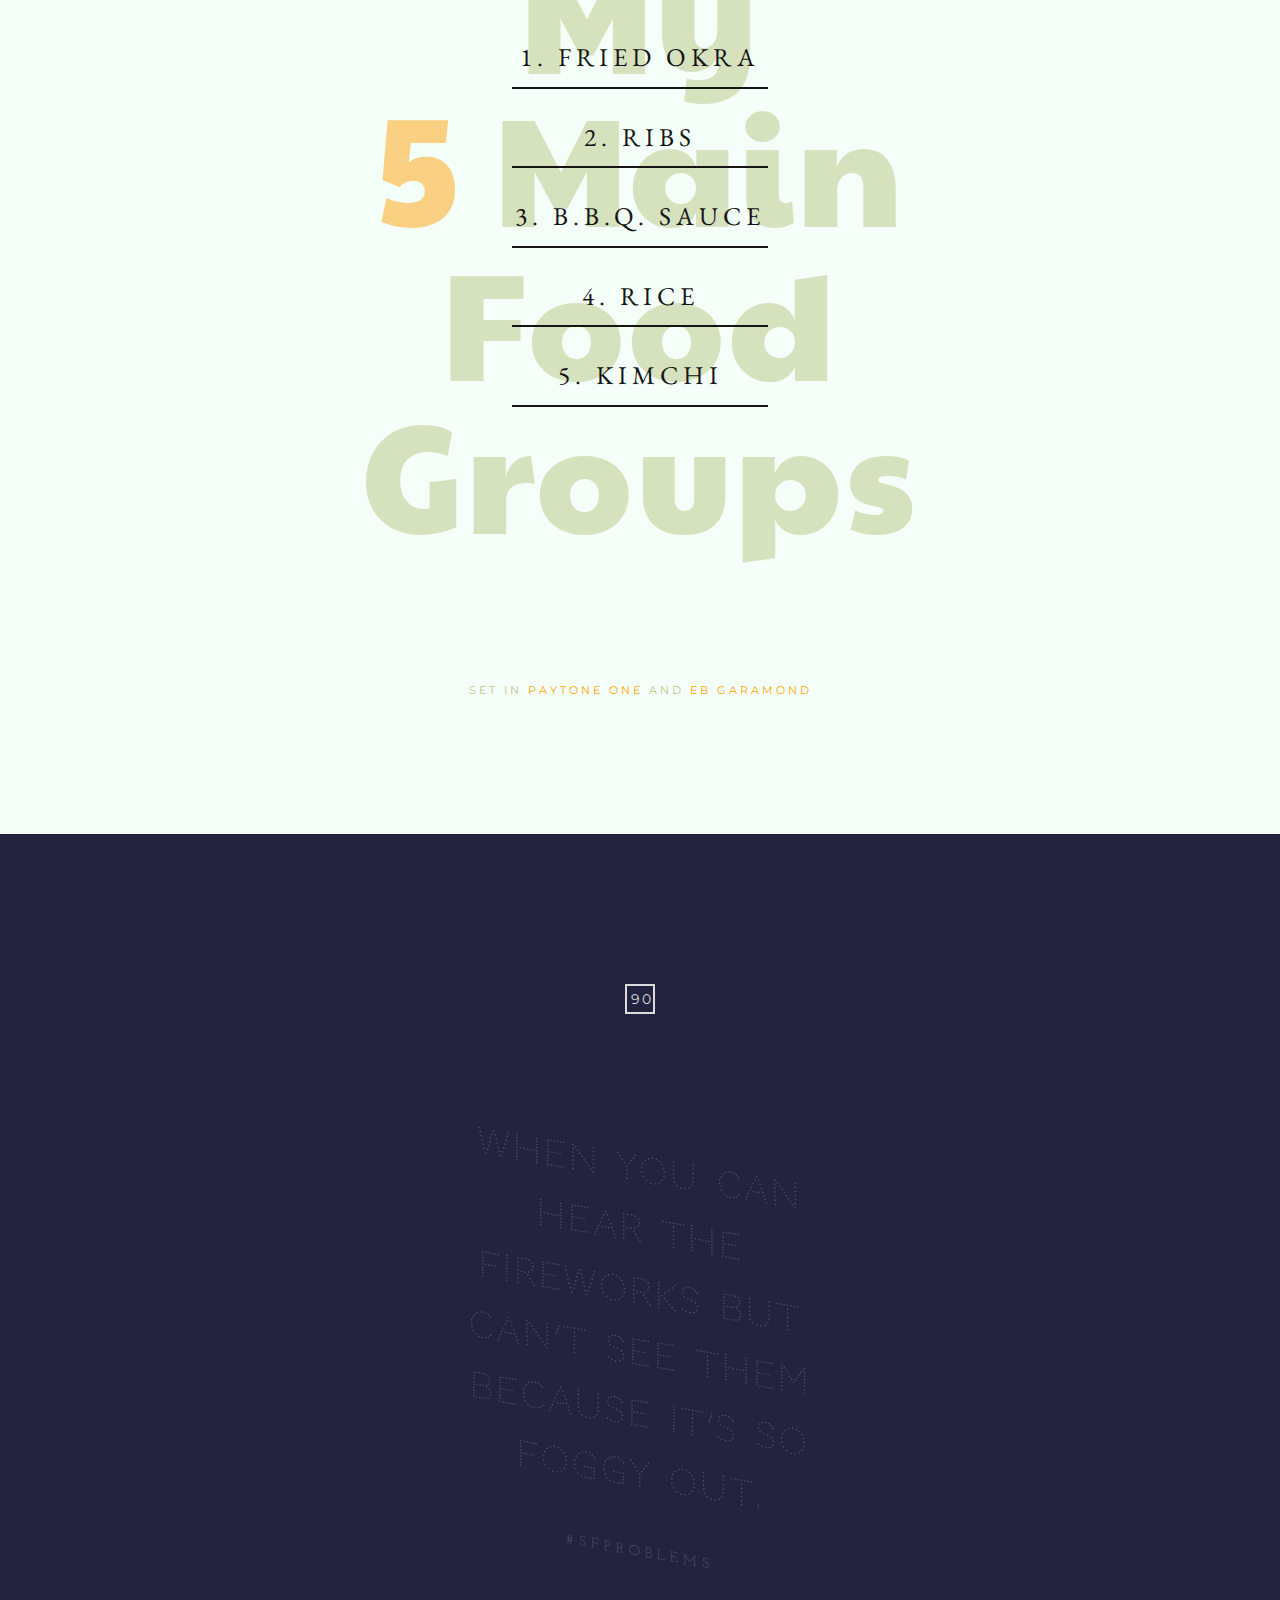
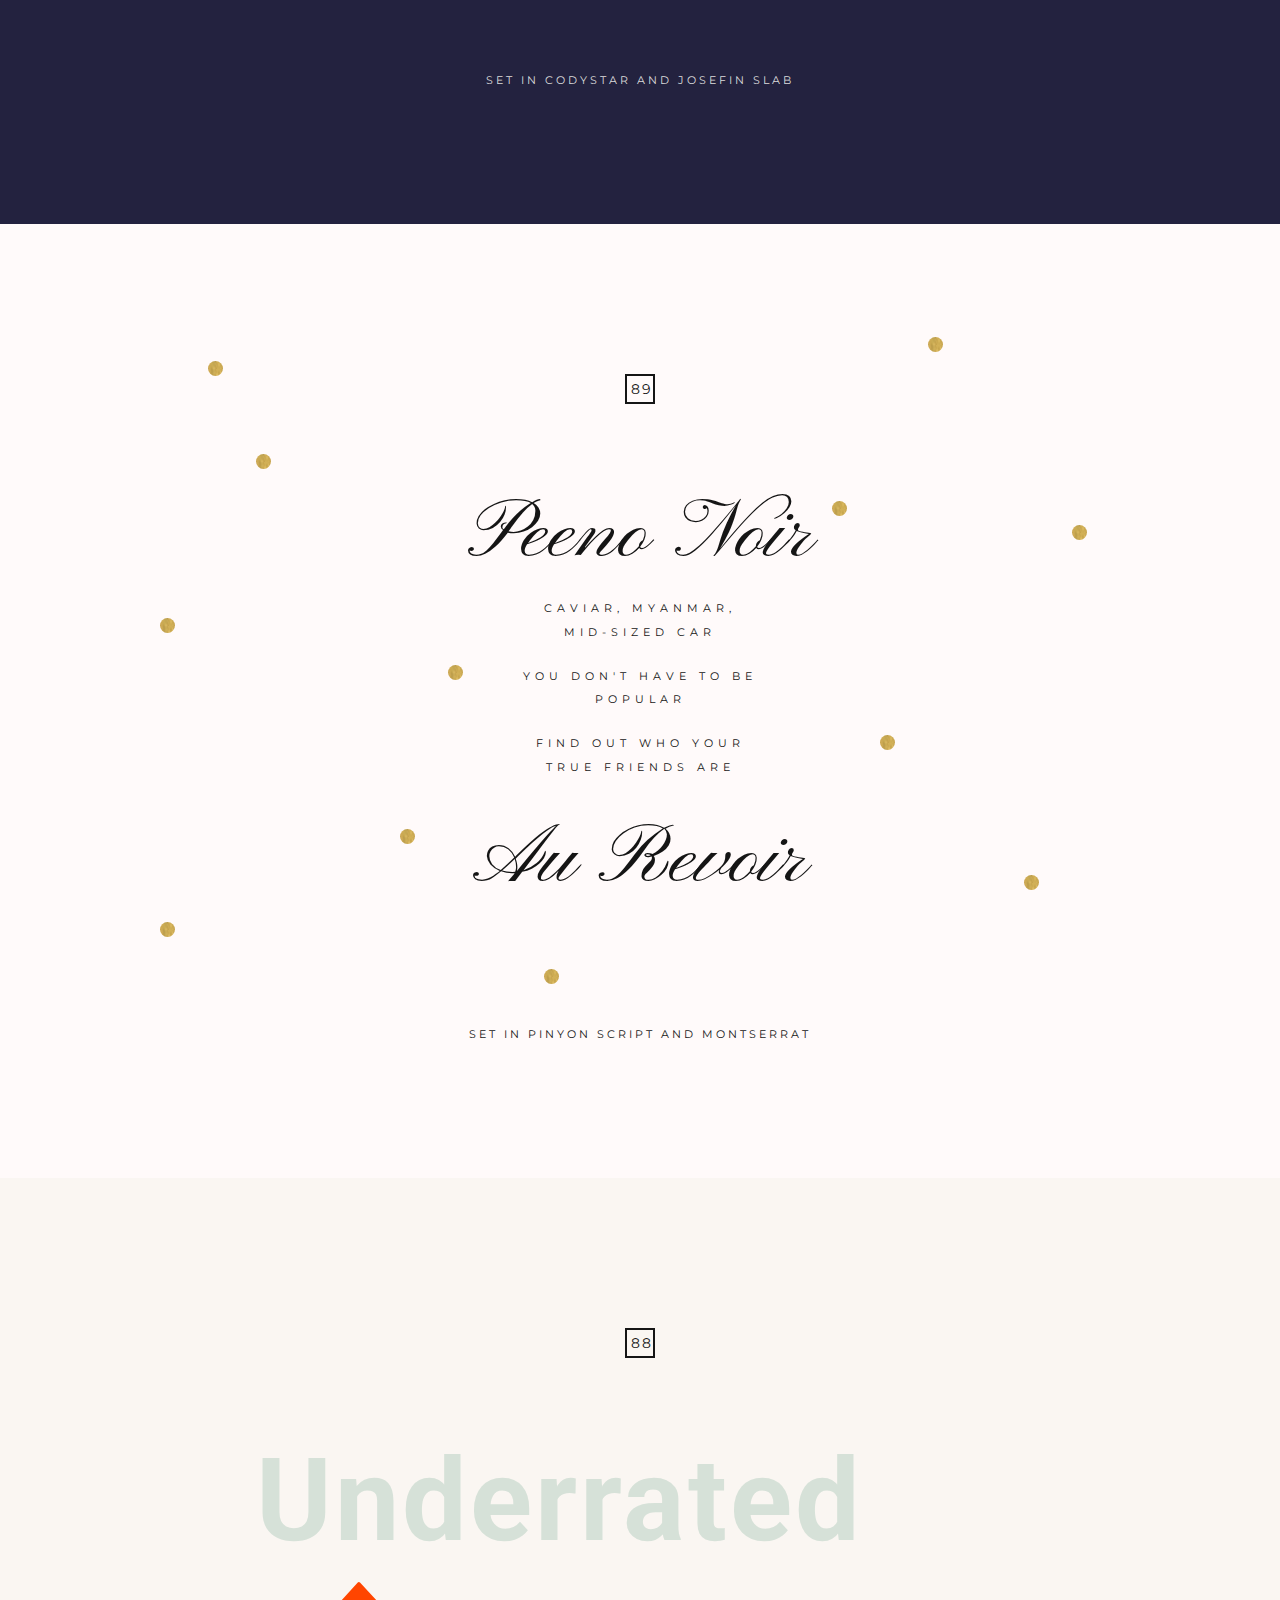
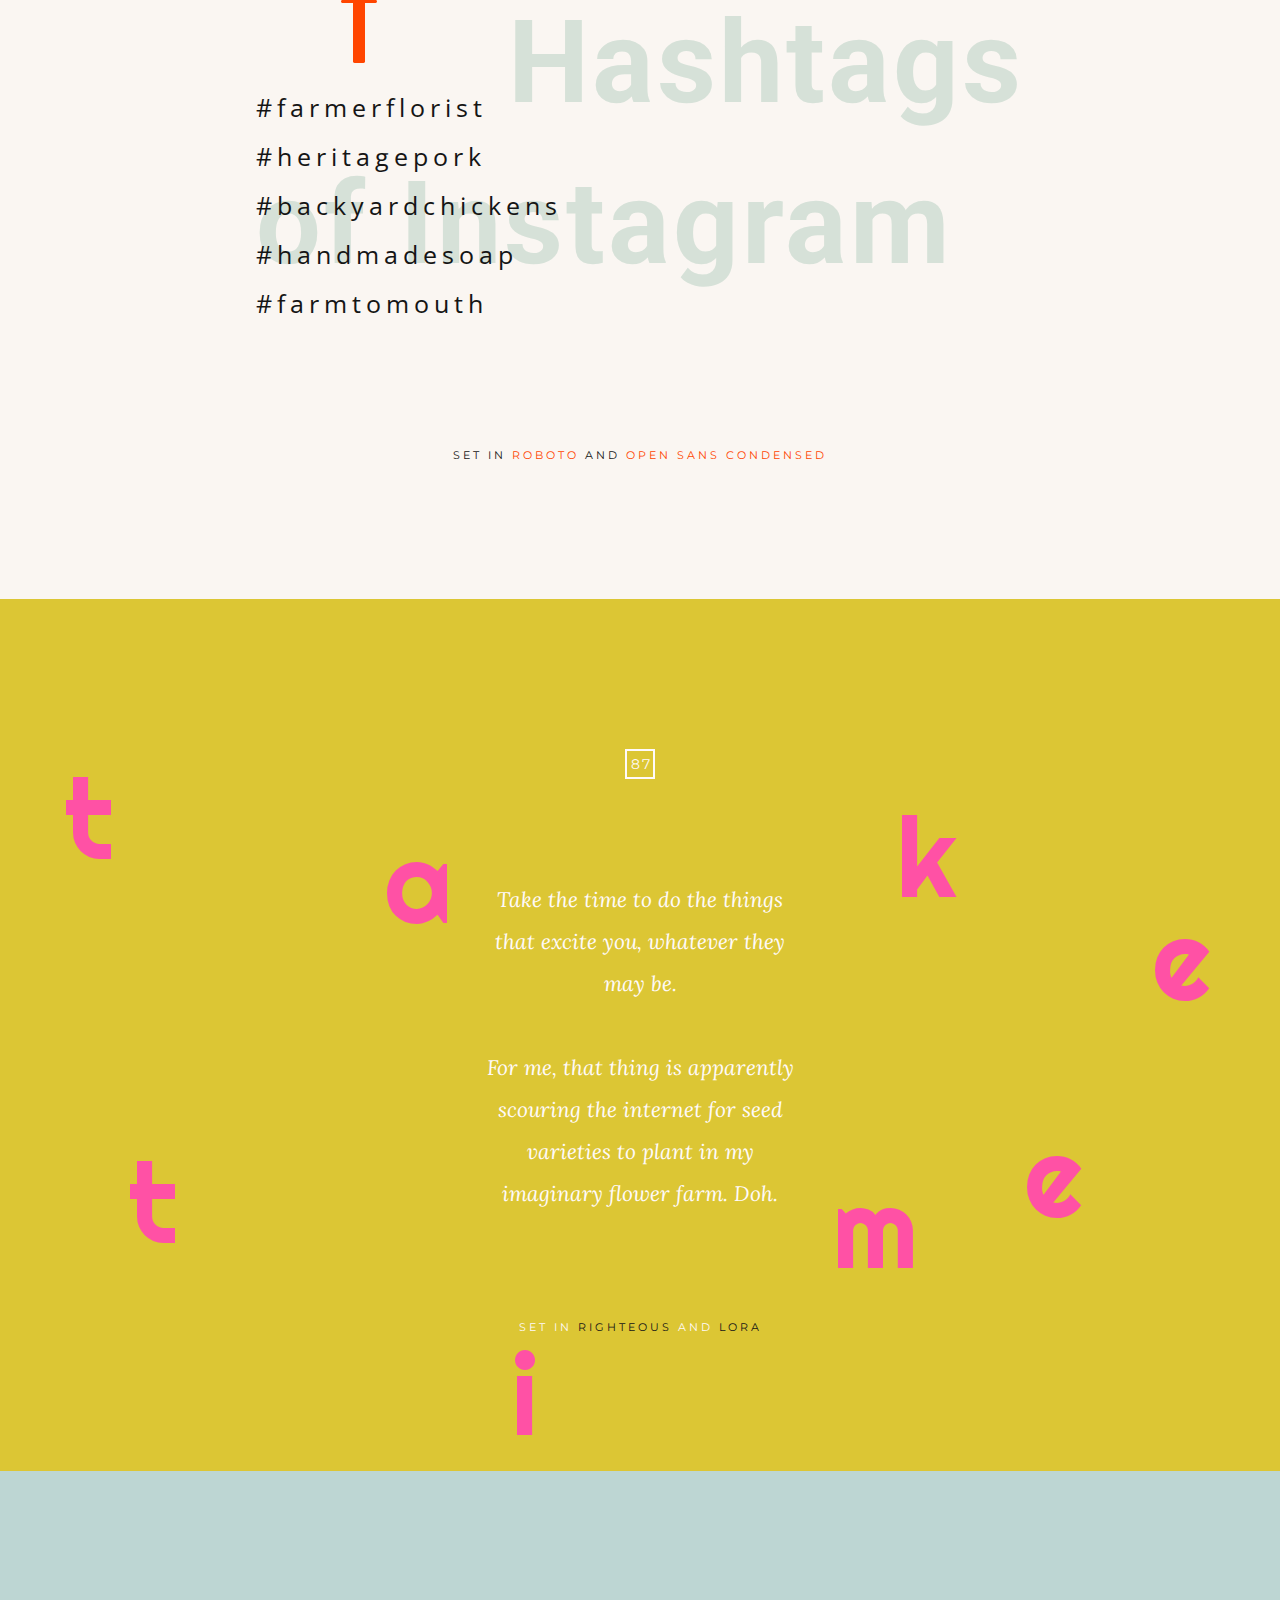
==== commit c0f300cf: "adds content and styles for day 100" ====
--- a/index.html
+++ b/index.html
@@ -15,6 +15,7 @@
 	<script type="text/javascript" src="nth_everything.js"></script>
 
 <!--Start Day One Google Fonts-->
+<link href='http://fonts.googleapis.com/css?family=Just+Me+Again+Down+Here' rel='stylesheet' type='text/css'>
 <link href='http://fonts.googleapis.com/css?family=Roboto:400,700,500' rel='stylesheet' type='text/css'>
 <link href='http://fonts.googleapis.com/css?family=Dosis' rel='stylesheet' type='text/css'>
 <link href='http://fonts.googleapis.com/css?family=Reenie+Beanie' rel='stylesheet' type='text/css'>
@@ -77,7 +78,7 @@
 
 <!--Start Day Eleven Google Fonts-->
 <link href='http://fonts.googleapis.com/css?family=Josefin+Sans:300,400' rel='stylesheet' type='text/css'>
-<link href='http://fonts.googleapis.com/css?family=Cardo:400italic' rel='stylesheet' type='text/css'>
+<link href='http://fonts.googleapis.com/css?family=Cardo:400,400italic' rel='stylesheet' type='text/css'>
 <!--End Day Eleven Google Fonts-->
 
 <!--Start Day Twelve Google Fonts-->
@@ -159,6 +160,96 @@
 			</div>
 			</nav>
 		</div>
+
+<!--Start Day 100-->
+<div id="hundred">
+
+	<div class="content text-center">
+		<div class="day text-center">
+			100
+		</div>
+
+		<div class="row">
+			<div class="firstfont col-md-6">If youre<br>reading<br><span style="letter-spacing: 18px">this its</span><br>day 100</div>
+			<!--<div class="col-md-6">
+				<div>100 Days of Fonts</div>
+				<div>FAQ</div>
+			</div>-->
+			<div class="col-md-6 qa">
+				<div class="answer">
+					<p>Today marks the end of my #100DaysofFonts journey! <em>Do a little dance, or go eat Korean BBQ.</em> More thoughts on this project to come on the <a href="http://www.do-hee.com">blog</a>, but in the meantime tackling some Frequently Asked Questions about this project for posterity.</p> </div>
+				<div>
+					<p class="question">What is 100 Days of Fonts?</p>
+					<p class="answer">100 Days of Fonts is a personal creative project inspired by <a href="https://thegreatdiscontent.com/interview/elle-luna-100-day-project">Elle Luna the 100 Day Project</a>. Every day for the last 99 days, I designed and coded a combination of Google Fonts, the result of which lives on this page.</p>
+				</div>
+				<div>
+					<p class="question">Did you really do it everyday?</p>
+					<p class="answer">Yes. Every. Single. Day. Except Day 95... I fell asleep halfway after one too many glasses of wine and woke up very disappointed.</p>
+				</div>
+				<div>
+					<p class="question">What&rsquo;s next?</p>
+					<p class="answer">Time to pick up another personal project that I&rsquo;m sure will lead to more long nights and more tears. Keep in touch:	
+						<a href="http://instagram.com/schmohee"><span class="social fa fa-instagram fontawesome"></span></a>
+						<a href="http://twitter.com/schmohee"><span class="social fa fa-twitter fontawesome"></span></a>
+						<a href="https://www.pinterest.com/dohee/"><span class="social fa fa-pinterest fontawesome"></span></a>
+				</div>
+			</div>
+		</div>
+
+		<div class="colophon text-uppercase">
+		<p>Set in <a href="http://www.google.com/fonts/specimen/Just+Me+Again+Down+Here">Just Me Again Down Here</a>,  <a href="http://www.google.com/fonts/specimen/Cabin">Cabin</a>, and <a href="http://www.google.com/fonts/specimen/Libre+Baskerville">Libre Baskerville</a></p>
+</div>
+</div>
+</div>
+<!--End Day 99-->
+
+<!--Start Day 99-->
+<div id="ninetynine">
+
+	<div class="content text-center">
+		<div class="day text-center">
+			99
+		</div>
+
+	<div class="grow g fa fa-circle fontawesome"></div>
+	<div class="grow r fa fa-sun-o fontawesome"></div>
+	<div class="grow o fa fa-moon-o fontawesome"></div>
+	<div class="grow w fa fa-tree fontawesome"></div>
+
+		<div class="row">
+			<div class="firstfont">from<br>little<br>things,</div>
+			<div class="secondfont">big<br>things<br>grow.</div>
+		</div>
+
+		<div class="colophon text-uppercase">
+		<p>Set in <a href="http://www.google.com/fonts/specimen/Carrois+Gothic+SC">Carrois Gothic SC</a> and <a href="http://www.google.com/fonts/specimen/Cardo">Cardo</a></p><p>Listen to <a href="https://www.youtube.com/watch?v=6_ndC07C2qw">the song</a></p>
+		</div>
+</div>
+</div>
+<!--End Day 99-->
+
+<!--Start Day 98-->
+<div id="ninetyeight">
+	<div class="content text-center">
+		<div class="day text-center">
+			98
+		</div>
+
+		<div class="row">
+			<div class="firstfont">treat</div>
+			<div class="firstfont">your</div>
+			<div class="firstfont">-self</div>
+			<div class="secondfont bestfriend">butter is<br>your best<br>friend</div>
+			<div class="secondfont bros">choose<br>butter over<br>bros</div>
+			<div class="secondfont doubt">when in <br>doubt,<br>add butter</div>
+		</div>
+
+		<div class="colophon text-uppercase">
+		<p>Set in <a href="http://www.google.com/fonts/specimen/Yeseva+One">Yeseva One</a> and <a href="http://www.google.com/fonts/specimen/Roboto">Roboto</a></p>
+		</div>
+</div>
+</div>
+<!--End Day 98-->
 
 <!--Start Day 97-->
 <div id="ninetyseven">
--- a/stylesheets/styles.css
+++ b/stylesheets/styles.css
@@ -12011,7 +12011,6 @@
 #ninetyseven .thirdfont {
 	font-size: 9vw;
 }
-
 }
 
 
@@ -12037,4 +12036,418 @@
 #ninetyseven a:hover {
 	text-decoration: none;
 	color: snow;
+}
+
+/*--------Day 98-----*/
+
+#ninetyeight .content {
+	background-color: #EEBB22;
+	padding: 15rem 0 12rem 0;
+}
+
+#ninetyeight .row {
+	position: relative;
+	margin-left: auto;
+	margin-right: auto;
+	overflow: visible;
+	margin-bottom: 50px;
+	margin-top: 50px;
+}
+
+#ninetyeight .firstfont {
+	font-family: 'Yeseva One', serif;
+	font-size: 17vw;
+	line-height: 1.2em;
+	color: #151515;
+	margin-left: auto;
+	margin-right: auto;
+	text-align: center;
+	letter-spacing: 8px;
+}
+
+
+#ninetyeight .secondfont {
+	font-family: 'Roboto', sans-serif;
+	text-transform: uppercase;
+	font-weight: bold;
+	font-size: 1.75vw;
+	line-height: 2em;
+	text-align: center;
+	color: snow;
+	margin-left: auto;
+	margin-right: auto;
+	letter-spacing: 4px;
+	width: 20vw;
+	border-left: 4px solid snow;
+	border-right: 4px solid snow;
+}
+
+#ninetyeight .bestfriend {
+	position: absolute;
+	top: 20%;
+	left: 20%;
+}
+
+#ninetyeight .bros {
+	position: absolute;
+	top: 40%;
+	right: 15%;
+}
+
+#ninetyeight .doubt {
+	position: absolute;
+	top: 73%;
+	left: 25%;
+}
+
+@media only screen and (max-width : 480px) {
+	#ninetyeight .firstfont {
+	font-family: 'Yeseva One', serif;
+	font-size: 25vw;
+}
+
+
+#ninetyeight .secondfont {
+	font-size: 3vw;
+	width: 40vw;
+}
+
+#ninetyeight .bestfriend {
+	position: absolute;
+	top: 5%;
+	left: 20%;
+}
+
+#ninetyeight .bros {
+	position: absolute;
+	top: 40%;
+	right: 12%;
+}
+
+#ninetyeight .doubt {
+	position: absolute;
+	top: 80%;
+	left: 10%;
+}
+}
+
+/*-----End Media Query------*/
+
+#ninetyeight .colophon {
+	font-family: Montserrat, sans-serif;
+	color: #151515;
+	font-size: .75em;
+	line-height: 2.5em;
+	margin: 8rem 0 0 0;
+	padding: 0 5rem 0 5rem;
+	letter-spacing: 3px;
+	text-align: center;
+	position: relative;
+	z-index: 2;
+}
+
+#ninetyeight a {
+	color: #FF491A;
+}
+
+#ninetyeight a:hover {
+	text-decoration: none;
+	color: snow;
+}
+
+/*--------Day 99-----*/
+
+#ninetynine .content {
+	background-color: #D1CEE9;
+	padding: 15rem 0 12rem 0;
+	position:relative;
+}
+
+#ninetynine .row {
+	position: relative;
+	margin-left: auto;
+	margin-right: auto;
+	overflow: visible;
+	margin-bottom: 50px;
+	margin-top: 75px;
+	width: 300px;
+}
+#ninetynine .grow {
+	position: absolute;
+	color: white;
+	font-size: 5vw;
+}
+
+#ninetynine .g {
+	top: 10%;
+	left: 3%;
+}
+
+#ninetynine .r {
+	top: 10%;
+	right: 3%;
+}
+
+#ninetynine .o {
+	bottom: 3%;
+	left: 3%;
+}
+
+#ninetynine .w {
+	bottom: 3%;
+	right: 3%;
+}
+
+
+#ninetynine .firstfont {
+	font-family: 'carrois gothic sc', cursive;
+	font-size: 2vw;
+	line-height: 3em;
+	color: #151515;
+	margin-left: auto;
+	margin-right: auto;
+	text-align: center;
+	letter-spacing: 10px;
+	position: absolute;
+	left: 0;
+	right: 0;
+	top: 24%;
+}
+
+
+#ninetynine .secondfont {
+	font-family: 'Cardo', serif;
+	font-size: 7vw;
+	line-height: 1.5em;
+	text-align: center;
+	color: snow;
+	margin-left: auto;
+	margin-right: auto;
+	letter-spacing: 4px;
+}
+
+@media only screen and (max-width : 768px) {
+#ninetynine .firstfont {
+	font-size: 4vw;
+	top: 30%;
+}
+
+
+#ninetynine .secondfont {
+	font-size: 18vw;
+}
+}
+
+/*-----End Media Query------*/
+
+#ninetynine .colophon {
+	font-family: Montserrat, sans-serif;
+	color: #151515;
+	font-size: .75em;
+	line-height: 2.5em;
+	margin: 8rem 0 0 0;
+	padding: 0 5rem 0 5rem;
+	letter-spacing: 3px;
+	text-align: center;
+	position: relative;
+	z-index: 2;
+}
+
+#ninetynine a {
+	color: olive;
+}
+
+#ninetynine a:hover {
+	text-decoration: none;
+	color: white;
+}
+
+/*--------Day 100-----*/
+
+#hundred .content {
+	background-color: #F4F2F3;
+	padding: 15rem 0 12rem 0;
+	position:relative;
+}
+
+#hundred .day {
+	font-size: .65em;
+	height: 30px;
+	padding-top: 7px;
+}
+
+#hundred .row {
+	position: relative;
+	margin-left: auto;
+	margin-right: auto;
+	overflow: visible;
+	margin-bottom: 50px;
+	margin-top: 75px;
+	width: 80%
+}
+
+#hundred .firstfont {
+	font-family: 'Just Me Again Down Here', cursive;
+	text-transform: uppercase;
+	font-size: 8.5vw;
+	line-height: 1.25em;
+	color: #151515;
+	margin-left: auto;
+	margin-right: auto;
+	text-align: left;
+	text-justify: inter-word;
+	letter-spacing: 15px;
+}
+
+#hundred .answer {
+	font-family: 'Libre Baskerville', serif;
+	font-size: 1.05vw;
+	line-height: 2em;
+	text-align: left;
+	color: #151515;
+	margin-left: auto;
+	margin-right: auto;
+}
+
+
+#hundred .question {
+	font-family: 'cabin', serif;
+	font-size: 1.4vw;
+	line-height: 1.75em;
+	text-align: left;
+	color: #151515;
+	margin-left: auto;
+	margin-right: auto;
+	margin-top: 20px;
+}
+
+#hundred .qa {
+	text-align: left;
+	padding: 20px;
+	margin-top: 15px;
+}
+
+#hundred .social {
+	font-size: 2vw;
+	margin-left: 5px;
+	margin-right: 5px;
+	vertical-align: -5px;
+}
+
+
+@media only screen and (max-width : 768px) {
+
+#hundred .row {
+	width: 85%
+}
+
+	#hundred .firstfont {
+
+	font-size: 10.5vw;
+	line-height: 1.5em;
+	text-align: left;
+	text-justify: inter-word;
+	letter-spacing: 15px;
+
+}
+
+#hundred .answer {
+	font-size: 2.5vw;
+}
+
+
+#hundred .question {
+	font-family: 'cabin', serif;
+	font-size: 3vw;
+	line-height: 1.75em;
+	text-align: left;
+	color: #151515;
+	margin-left: auto;
+	margin-right: auto;
+	margin-top: 40px;
+}
+
+#hundred .qa {
+	text-align: left;
+	padding: 0px;
+	margin-top: 50px;
+}
+
+#hundred .social {
+	font-size: 4vw;
+	margin-left: 5px;
+	margin-right: 5px;
+	vertical-align: -5px;
+}
+
+}
+@media only screen and (max-width : 480px) {
+
+#hundred .row {
+	width: 85%
+}
+
+	#hundred .firstfont {
+
+	font-size: 10.5vw;
+	line-height: 1.5em;
+	text-align: left;
+	text-justify: inter-word;
+	letter-spacing: 15px;
+
+}
+
+#hundred .answer {
+	font-size: 4.5vw;
+}
+
+
+#hundred .question {
+	font-family: 'cabin', serif;
+	font-size: 5vw;
+	line-height: 1.75em;
+	text-align: left;
+	color: #151515;
+	margin-left: auto;
+	margin-right: auto;
+	margin-top: 40px;
+}
+
+#hundred .qa {
+	text-align: left;
+	padding: 0px;
+	margin-top: 50px;
+}
+
+#hundred .social {
+	font-size: 8vw;
+	margin-left: 5px;
+	margin-right: 5px;
+	vertical-align: -5px;
+}
+
+}
+
+/*-----End Media Query------*/
+
+#hundred .colophon {
+	font-family: Montserrat, sans-serif;
+	color: #151515;
+	font-size: .75em;
+	line-height: 2.5em;
+	margin: 8rem 0 0 0;
+	padding: 0 5rem 0 5rem;
+	letter-spacing: 3px;
+	text-align: center;
+	position: relative;
+	z-index: 2;
+}
+
+#hundred a {
+	color: orangered;
+}
+
+#hundred a:hover {
+	text-decoration: none;
+	color: slategrey;
 }